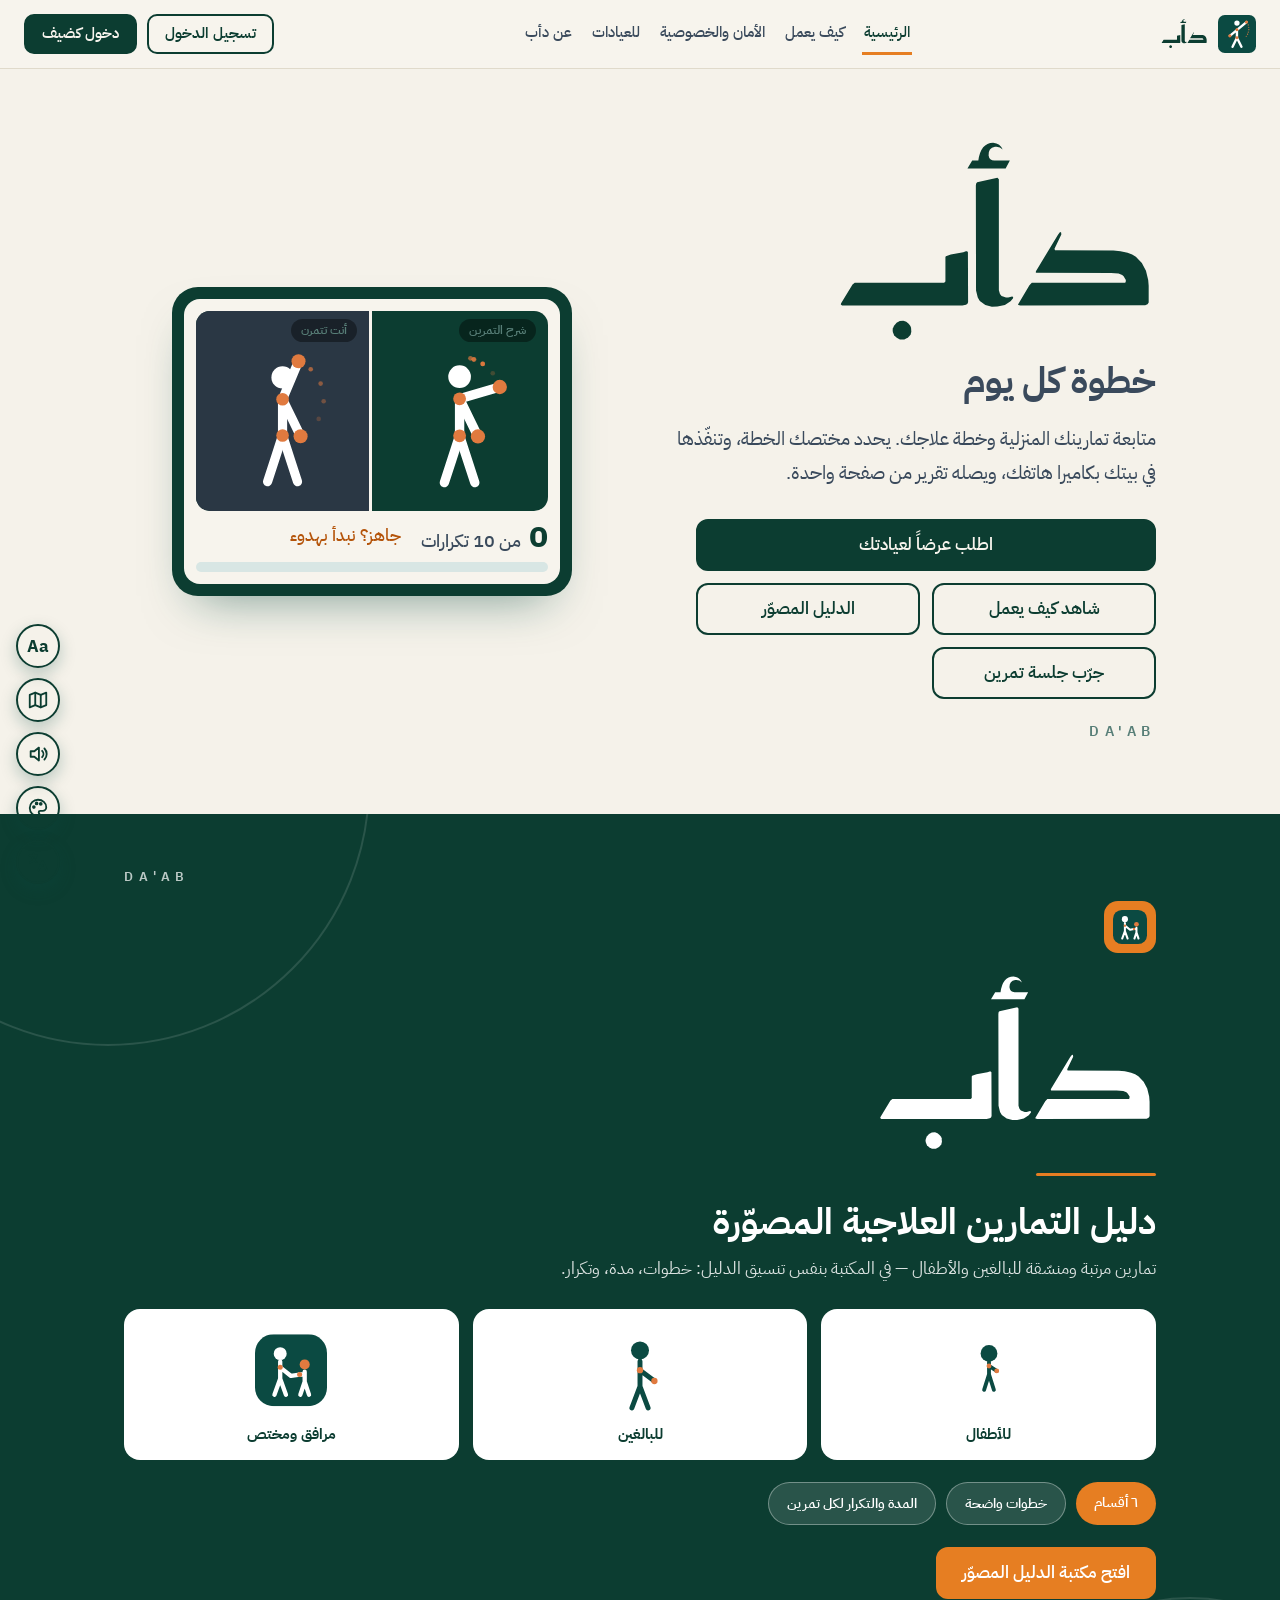
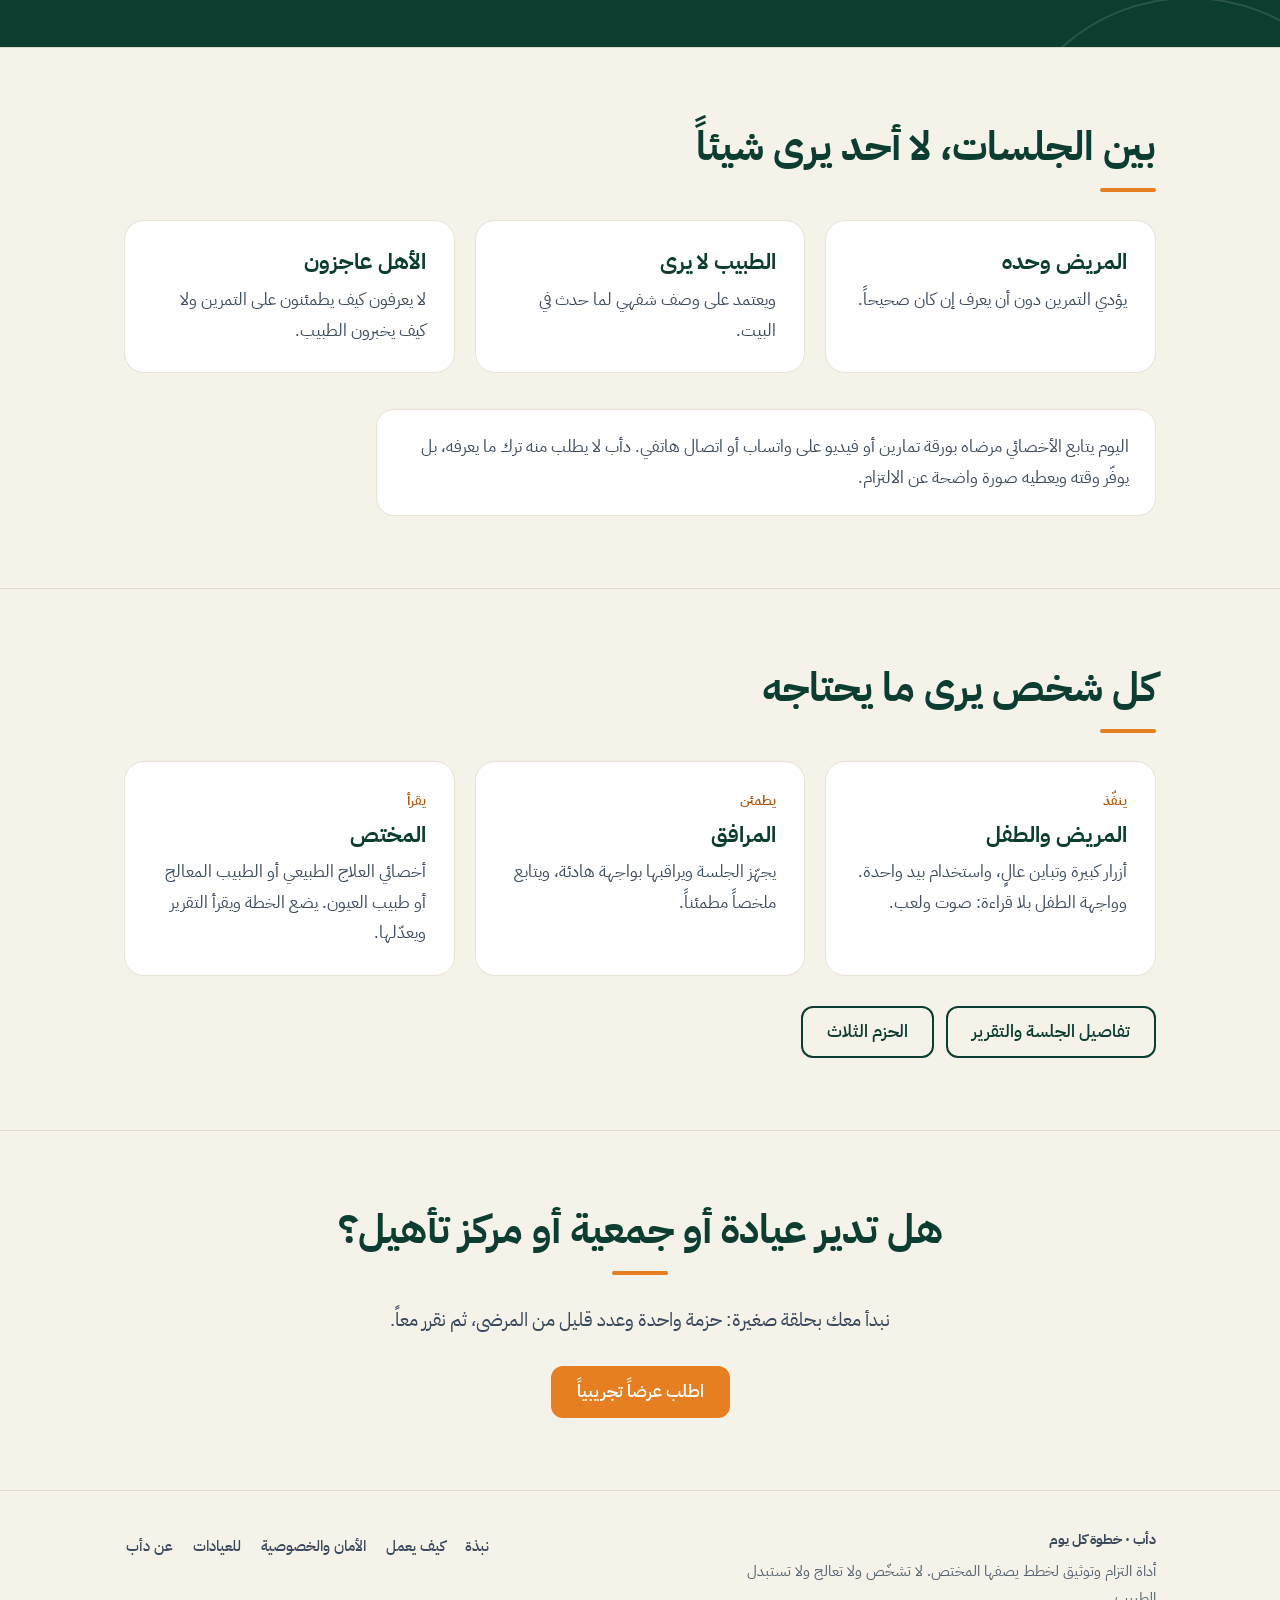
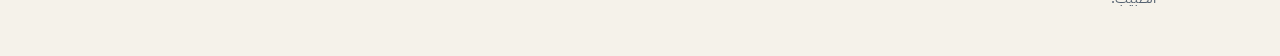
==== index.html @ 446f4ed9 "Use child eye exercise guide video in session explanation pane. Shows eye-exercises-child.mp4 for ch" ====
<!DOCTYPE html>
<html lang="ar" dir="rtl">
<head>
<meta charset="utf-8">
<meta name="viewport" content="width=device-width, initial-scale=1, viewport-fit=cover">
<title>دأب — خطوة كل يوم</title>
<link rel="icon" type="image/svg+xml" href="data:image/svg+xml,%3Csvg xmlns='http://www.w3.org/2000/svg' viewBox='0 0 150 150'%3E%3Crect width='150' height='150' rx='27' fill='%230B4A42'/%3E%3Cg fill='none' stroke='%23fff' stroke-width='9.5' stroke-linecap='round'%3E%3Cpath d='M46.8 82.3L112.5 28M74.8 58V90M74.8 90L57.5 125.5M74.8 90L92.5 125.5'/%3E%3C/g%3E%3Ccircle cx='74.8' cy='31.8' r='10.5' fill='%23fff'/%3E%3Cg fill='%23E07A3F'%3E%3Ccircle cx='112.5' cy='28' r='7'/%3E%3Ccircle cx='74.8' cy='58' r='6.5'/%3E%3Ccircle cx='74.8' cy='90' r='6.5'/%3E%3Ccircle cx='46.8' cy='82.3' r='7'/%3E%3C/g%3E%3C/svg%3E">
<link rel="preconnect" href="https://fonts.googleapis.com">
<link rel="preconnect" href="https://fonts.gstatic.com" crossorigin>
<link href="https://fonts.googleapis.com/css2?family=IBM+Plex+Sans+Arabic:wght@400;500;600;700&display=swap" rel="stylesheet">
<style>
:root{--fz:1;--fb:"IBM Plex Sans Arabic","Segoe UI",Tahoma,system-ui,sans-serif;--fh:"IBM Plex Sans Arabic","Segoe UI",Tahoma,system-ui,sans-serif;--green:#0C3D31;--green2:#587F78;--mist:#D8E6E4;--illus:#D0E2E2;--orange:#E67E22;--ink-o:#B45309;--bg:#F7F4ED;--card:#fff;--ink:#3A4A5C;--line:#E0DACB;--cream:#F7F4ED;color-scheme:light;box-sizing:border-box;padding-top:env(safe-area-inset-top,0px);padding-bottom:env(safe-area-inset-bottom,0px)}
html{scroll-padding-top:env(safe-area-inset-top,0px);background:var(--bg)}
*{box-sizing:border-box}
button,input,select,textarea{font-family:inherit}
body{margin:0;background:#F5F2EA;color:var(--ink);font:400 calc(17px*var(--fz))/1.8 var(--fb)}
body::before{content:"";position:fixed;inset:0 0 auto;height:env(safe-area-inset-top,0px);background:#F5F2EA;z-index:30}
h1,h2,h3,h4{font-family:var(--fh);font-weight:700;color:var(--green);margin:0;line-height:1.35;letter-spacing:0}
h1{font-size:calc(clamp(32px,5vw,46px)*var(--fz))}
h2{font-size:calc(clamp(28px,4vw,40px)*var(--fz))}h3{font-size:calc(22px*var(--fz))}p{margin:0}a{color:inherit}
:focus-visible{outline:3px solid var(--orange);outline-offset:3px;border-radius:6px}
.wrap{max-width:1080px;margin:0 auto;padding:0 24px}
section{padding:72px 0;border-top:1px solid var(--line)}
.page{display:none}.page.on{display:block}
.page>section:first-child{border-top:0}
section[id]{scroll-margin-top:84px}
header .wrap{max-width:1280px}
.guide-home{padding:0;border-top:0}
html[data-mode=child] .guide-home{display:none}
.guide-home-t{font-size:calc(clamp(26px,4vw,36px)*var(--fz));color:#fff;margin:0 0 8px}
.guide-cover{position:relative;background:var(--green);color:#fff;padding:56px 0 48px;overflow:hidden}
.guide-cover::before,.guide-cover::after{content:"";position:absolute;border:2px solid rgba(255,255,255,.12);border-radius:50%;pointer-events:none}
.guide-cover::before{width:min(520px,90vw);height:min(520px,90vw);left:-12%;top:-35%}
.guide-cover::after{width:min(380px,70vw);height:min(380px,70vw);right:-8%;bottom:-40%}
.guide-cover .wrap{position:relative;z-index:1}
.guide-latin{font:600 13px/1 var(--fb);letter-spacing:.45em;color:rgba(255,255,255,.72);margin:0 0 18px;direction:ltr;text-align:start}
.guide-cover .brand-row{display:flex;align-items:center;justify-content:space-between;gap:16px;margin-bottom:22px}
.guide-icon{display:grid;place-items:center;width:52px;height:52px;border-radius:14px;background:var(--orange);flex:none}
.guide-icon svg{width:34px;height:34px}
.guide-cover h1.word{margin:0}
.guide-cover .word svg{display:block;width:min(280px,72vw);height:auto;filter:brightness(0) invert(1)}
.guide-cover .tag{color:#fff;margin:10px 0 6px;font-size:calc(22px*var(--fz))}
.guide-cover .lead{color:rgba(255,255,255,.9);max-width:42ch;margin:0 0 20px}
.guide-rule{height:3px;width:120px;background:var(--orange);border-radius:2px;margin:18px 0 22px}
.guide-cover h2{font-size:calc(clamp(26px,4vw,36px)*var(--fz));color:#fff;margin:0 0 8px}
.guide-cover .sub{color:rgba(255,255,255,.85);font-size:calc(17px*var(--fz));margin:0 0 24px}
.guide-cats{display:grid;grid-template-columns:repeat(3,minmax(0,1fr));gap:14px;margin:8px 0 22px}
.gcat{background:#fff;border-radius:16px;padding:14px 10px 12px;text-align:center;color:var(--green);min-height:150px;display:flex;flex-direction:column;align-items:center;justify-content:flex-end;gap:8px}
.gcat svg{width:72px;height:auto;flex:1;display:block;margin-top:4px}
.gcat--child svg{width:56px}
.gcat b{font-size:calc(15px*var(--fz));color:var(--green)}
.guide-pills{display:flex;flex-wrap:wrap;gap:10px}
.gpill{display:inline-block;padding:8px 18px;border-radius:999px;font-weight:600;font-size:calc(14px*var(--fz))}
.gpill.o{background:var(--orange);color:#fff}
.gpill.g{background:rgba(255,255,255,.12);border:1px solid rgba(255,255,255,.35);color:#fff}
@media(max-width:860px){.guide-cats{grid-template-columns:1fr}}
.guide-bar{background:#fff;border-radius:20px;padding:0;margin:0 0 28px;overflow:hidden;box-shadow:0 1px 0 var(--line)}
.guide-bar-hd{display:flex;align-items:center;gap:14px;background:var(--green);color:#fff;padding:16px 22px}
.guide-sec-n{display:grid;place-items:center;min-width:40px;height:40px;border-radius:50%;background:rgba(255,255,255,.15);font:700 calc(18px*var(--fz)) var(--fh)}
.guide-bar-hd h2{font-size:calc(22px*var(--fz));color:#fff;margin:0}
.guide-bar-hd p{margin:4px 0 0;font-size:calc(15px*var(--fz));opacity:.9}
.guide-note{margin:0;padding:14px 22px 16px;border-inline-start:4px solid var(--orange);background:var(--bg);font-weight:600;color:var(--green);font-size:calc(15px*var(--fz))}
.guide-foot{margin-top:28px;padding:14px 18px;border-radius:14px;background:var(--mist);font-size:calc(14px*var(--fz));color:var(--green);text-align:center}
.lib.guide-lib{gap:24px}
@media(min-width:861px) and (max-width:1180px){.lib.guide-lib{grid-template-columns:1fr}}
.ex.ex-guide{padding:0;overflow:hidden;display:flex;flex-direction:column;background:var(--card);--ex-pad:20px}
.ex-guide .top{padding:16px var(--ex-pad) 0;margin:0}
.ex-guide .ex-tags{display:flex;flex-wrap:wrap;gap:8px;align-items:center}
.ex-guide .top .imp{margin:12px 0 0;padding-top:12px;border-top:1px solid var(--line);width:100%;font-size:calc(13px*var(--fz));flex-wrap:wrap;gap:8px}
.ex-guide .ex-illus-wrap{position:relative;margin:14px var(--ex-pad) 0;background:var(--illus);border-radius:16px;min-height:168px;display:grid;place-items:center;padding:14px}
.ex-guide .ex-num{position:absolute;top:12px;inset-inline-end:12px;width:34px;height:34px;border-radius:50%;background:var(--orange);color:#fff;font:700 calc(16px*var(--fz)) var(--fh);display:grid;place-items:center;z-index:2}
.ex-guide .mus-illus{margin:0;background:transparent;padding:0;width:100%;justify-content:center;display:flex}
.ex-guide .mus-illus svg{width:min(130px,70%);height:auto}
.ex.ex-guide h4{margin:18px var(--ex-pad) 12px;padding:0;padding-inline:6px;font-size:calc(21px*var(--fz));line-height:1.5;color:var(--green);overflow-wrap:anywhere;max-width:100%;box-sizing:border-box}
.ex-guide .ex-steps{margin:0 var(--ex-pad) 14px;padding:0;list-style:none;counter-reset:gs}
.ex-guide .ex-steps li{counter-increment:gs;font-size:calc(14px*var(--fz));padding:6px 0;color:var(--ink);display:flex;gap:10px;align-items:flex-start;line-height:1.55}
.ex-guide .ex-steps li::before{content:counter(gs);flex:none;width:22px;height:22px;border-radius:50%;background:var(--mist);color:var(--green);font-weight:700;font-size:calc(12px*var(--fz));display:grid;place-items:center;margin-top:3px}
.ex-pills{display:grid;grid-template-columns:minmax(0,1fr) minmax(0,1fr);gap:0;margin-top:8px;border-top:1px solid var(--line)}
.ex-pills .pill{padding:14px 16px;font-size:calc(13px*var(--fz));line-height:1.55;min-width:0;overflow-wrap:anywhere}
.ex-pills .pill b{display:block;font-size:calc(12px*var(--fz));margin-bottom:4px;opacity:.85}
.ex-pills .pill.dur{background:rgba(230,126,34,.14);color:var(--ink-o)}
.ex-pills .pill.rep{background:var(--green);color:#fff}
.ex-guide .ex-desc{margin:0 var(--ex-pad) 14px;font-size:calc(15px*var(--fz));line-height:1.7;color:var(--ink)}
.ex-guide .ex-detail{margin:0 var(--ex-pad) 14px;padding:14px 16px;font-size:calc(14px*var(--fz));line-height:1.6;border-radius:14px;background:var(--bg)}
.ex-guide .ex-detail ul{margin:8px 0 0;padding-inline-start:20px}
.ex-guide .ex-detail li{padding:3px 0}
.ex-guide .ex-track{margin:0 var(--ex-pad) 14px;line-height:1.6}
.ex-guide .mus:not(.mus-illus){margin:14px var(--ex-pad);padding:14px 16px;border-radius:14px;background:var(--bg);align-items:flex-start;gap:14px}
.ex-guide .mus:not(.mus-illus)>div{flex:1;min-width:0}
.ex-guide .mus:not(.mus-illus) ul li{align-items:flex-start;line-height:1.5;padding:4px 0}
.ex-guide .lbtns{padding:4px var(--ex-pad) 18px;gap:10px}
.tools{display:flex;align-items:center;gap:6px}
.tools .btn{padding:6px 12px;font-size:calc(14px*var(--fz));display:inline-flex;align-items:center;gap:6px}
.tools{position:fixed;left:16px;bottom:calc(16px + env(safe-area-inset-bottom,0px));flex-direction:column;gap:10px;z-index:35}
.tools{align-items:flex-start}
.tools .btn{width:auto;height:44px;padding:0 18px;justify-content:center;gap:8px;border-radius:999px;background:#fff;font-weight:600;box-shadow:0 6px 16px rgba(11,74,66,.25)}
.tools .btn svg{width:22px;height:22px}
.tools #tSound,.tools #tTour{width:44px;padding:0;border-radius:50%}
#tSound[aria-pressed=false]{opacity:.75}
.hsplit{display:grid;grid-template-columns:1fr 1fr;grid-template-rows:1fr;height:clamp(140px,19vw,200px);border-radius:14px;overflow:hidden;background:var(--green);grid-column:1/-1}
.hsplit .pane+.pane{border-top:0;border-inline-start:3px solid var(--cream)}
.hero .phone{max-width:400px;width:100%;border-radius:26px;padding:12px;box-shadow:0 24px 50px -24px rgba(11,74,66,.55)}
.hero .screen{display:grid;grid-template-columns:auto 1fr;gap:8px 20px;align-items:center;text-align:start;border-radius:16px;padding:12px}
.hero .screen .count{font-size:calc(32px*var(--fz))}
.hero .screen .msg{margin:0}
.hero .screen .prog{grid-column:1/-1}
.hsplit svg.hr{height:78%;width:auto;max-width:70%;margin-top:20px}
.hsplit .pane .lbl{font-size:calc(12px*var(--fz));padding:1px 10px;top:8px}
#tSound .x{display:none}#tSound[aria-pressed=false] .x{display:inline}#tSound[aria-pressed=false] .w{display:none}
#tour{position:fixed;inset:0;z-index:100}#tour[hidden]{display:none}
#tShade{position:absolute;inset:0}#tour.dim #tShade{background:rgba(11,74,66,.8)}
#tSpot{position:absolute;border-radius:14px;border:3px solid var(--orange);box-shadow:0 0 0 9999px rgba(11,74,66,.8);pointer-events:none;transition:left .25s,top .25s,width .25s,height .25s}
#tCard{position:absolute;width:min(380px,calc(100vw - 24px));background:#fff;color:var(--ink);border-radius:20px;padding:20px 22px;box-shadow:0 14px 44px rgba(0,0,0,.4);line-height:1.7}
#tCard h3{font-size:calc(22px*var(--fz));margin:2px 0 6px}#tCard p{font-size:calc(16px*var(--fz))}
.tcount{font-size:calc(13px*var(--fz));font-weight:600;color:var(--ink-o)}
.tbtns{display:flex;justify-content:space-between;align-items:center;gap:10px;margin-top:16px;flex-wrap:wrap}
.tbtns .btn{padding:8px 20px}
html[data-mode=child] #tCard h3{font-size:calc(26px*var(--fz))}html[data-mode=child] #tCard p{font-size:calc(19px*var(--fz))}
@media(prefers-reduced-motion:reduce){#tSpot{transition:none}}
.lead{font-size:calc(19px*var(--fz));max-width:62ch}
.rule{width:56px;height:4px;background:var(--orange);border-radius:2px;margin:14px 0 28px}
.small{font-size:calc(15px*var(--fz));opacity:.85}
header{position:sticky;top:env(safe-area-inset-top,0px);z-index:20;background:var(--bg);border-bottom:1px solid var(--line)}
.bar{display:flex;align-items:center;justify-content:space-between;min-height:68px;gap:12px;flex-wrap:wrap}
.brand{display:flex;align-items:center;gap:10px;text-decoration:none;font:700 calc(34px*var(--fz)) var(--fh);color:var(--green)}
.brand svg{width:38px;height:38px}.brand svg.wm{width:auto;height:30px;aspect-ratio:670/430}
nav{display:flex;gap:16px;font-size:calc(15px*var(--fz));font-weight:500}
nav a{text-decoration:none;padding:6px 2px;white-space:nowrap;border-bottom:3px solid transparent}
nav a[aria-current]{border-color:var(--orange);color:var(--green)}
.btn{display:inline-block;background:var(--green);color:var(--cream);padding:12px 26px;border-radius:12px;font-weight:600;text-decoration:none;border:2px solid var(--green)}
.btn.ghost{background:transparent;color:var(--green)}
.btn.help{background:var(--orange);border-color:var(--orange);color:#fff;font-size:calc(19px*var(--fz));padding:16px 32px;border-radius:14px}
@media(max-width:900px){nav{order:3;width:100%;overflow-x:auto;padding-bottom:8px}.bar>.btn{display:none}}
.cta{display:flex;gap:14px;flex-wrap:wrap;margin-top:30px}
/* hero */
.hero .wrap{display:grid;grid-template-columns:.8fr 1.2fr;gap:40px;align-items:center}
.word{font:700 clamp(96px,17vw,176px)/1 var(--fh);color:var(--green);margin:0}.word svg{display:block;width:clamp(200px,32vw,320px);height:auto}
.tag{font:700 calc(clamp(26px,4vw,36px)*var(--fz)) var(--fh);color:var(--ink);margin:8px 0 14px}
.latin{font:600 calc(14px*var(--fz)) var(--fb);letter-spacing:.4em;color:var(--green2);margin-top:22px;direction:ltr;text-align:right}
.phone{background:var(--green);border-radius:40px;padding:14px;max-width:310px;margin:0 auto}
.screen{background:var(--bg);border-radius:28px;padding:22px 20px 24px;text-align:center}
.fig{width:150px;height:170px;margin:4px auto 0;background:var(--green);border-radius:24px;display:block}
.count{font:700 calc(54px*var(--fz)) var(--fh);color:var(--green);line-height:1.1}
.count small{font:500 calc(18px*var(--fz)) var(--fb);color:var(--ink)}
.msg{margin:10px 0 14px;min-height:30px;font-weight:500;color:var(--ink-o)}
.prog{height:10px;background:var(--mist);border-radius:6px;overflow:hidden}
.prog i{display:block;height:100%;width:0;background:var(--green);transition:width .6s}
.screen .btn.help{width:100%;font-size:calc(16px*var(--fz));padding:12px;margin-top:16px;border-radius:12px}
@media(max-width:860px){.hero .wrap{grid-template-columns:1fr}}
/* grids */
.g3{display:grid;grid-template-columns:repeat(3,1fr);gap:20px;list-style:none;padding:0;margin:0}
.g2{display:grid;grid-template-columns:1fr 1fr;gap:20px}
@media(max-width:860px){.g3,.g2{grid-template-columns:1fr}}
.card{background:var(--card);border-radius:20px;padding:26px 28px}
.card h3{margin-bottom:8px}
.steps{counter-reset:s}.steps li{background:var(--card);border-radius:20px;padding:28px;counter-increment:s}
.steps li::before{content:counter(s);display:grid;place-items:center;width:42px;height:42px;border-radius:50%;background:var(--green);color:var(--cream);font:700 calc(22px*var(--fz)) var(--fh);margin-bottom:14px}
.steps small,.kick{display:block;color:var(--ink-o);font-weight:600;margin-bottom:6px}
.quote{margin-top:36px;padding:22px 26px;background:var(--card);border-radius:18px;border-inline-start:6px solid var(--orange);max-width:780px}
.ic{width:52px;height:52px;border-radius:14px;background:var(--mist);display:grid;place-items:center;margin-bottom:10px}
.ic svg{width:30px;height:30px}
.dark{background:var(--green);color:var(--cream)}.dark h3{color:var(--cream)}
.dark .ic{background:var(--orange)}
.list{list-style:none;padding:0;margin:12px 0 0}
.list li{padding:8px 0;border-bottom:1px solid var(--line)}.list li:last-child{border:0}
.net{background:transparent;border:2px dashed var(--green2)}
.no{border:2px solid var(--orange)}
/* child */
.child{background:var(--green);color:var(--cream);border-top:0}
.child h2,.child h3{color:var(--cream)}
.stages{display:grid;grid-template-columns:repeat(3,1fr);gap:20px;list-style:none;padding:0;margin:36px 0 0}
.stages li{border-top:5px solid var(--orange);padding-top:16px}
.stages li:nth-child(2){border-color:#F2A273}.stages li:nth-child(3){border-color:var(--mist)}
.stages b{display:block;font:700 calc(22px*var(--fz)) var(--fh);margin-bottom:6px}
.guards{display:grid;grid-template-columns:1fr 1fr;gap:16px 40px;margin-top:44px}
.guards p{padding-inline-start:18px;border-inline-start:3px solid var(--orange)}
@media(max-width:760px){.stages,.guards{grid-template-columns:1fr}}
.rule2{padding:20px 26px;background:var(--card);border-radius:16px;font:700 calc(24px*var(--fz))/1.6 var(--fh);color:var(--green);margin-bottom:28px;max-width:720px}
table{width:100%;border-collapse:collapse;background:var(--card);border-radius:16px;overflow:hidden}
th,td{padding:14px 18px;text-align:start;border-bottom:1px solid var(--line);vertical-align:top}
th{background:var(--mist);color:var(--green);font-weight:600}
tr:last-child td{border:0}
.scroll{overflow-x:auto}
details{background:var(--card);border-radius:14px;padding:16px 22px;margin-bottom:10px}
summary{cursor:pointer;font-weight:600;color:var(--green)}
details p{margin-top:8px}
.center{text-align:center}.center .rule{margin-inline:auto}.center .cta{justify-content:center}
footer{padding:36px 0 44px;border-top:1px solid var(--line);font-size:calc(14px*var(--fz))}
footer .wrap{display:flex;justify-content:space-between;gap:16px;flex-wrap:wrap}
footer nav{gap:16px;flex-wrap:wrap}
button.btn,button.opt,button.kbtn{font:inherit;cursor:pointer}
.opts{display:grid;grid-template-columns:repeat(auto-fit,minmax(240px,1fr));gap:20px;margin-top:30px}
.opt{display:flex;flex-direction:column;align-items:flex-start;gap:8px;text-align:start;border:2px solid var(--line);background:var(--card);border-radius:24px;padding:30px 26px;color:inherit;transition:transform .15s,border-color .15s}
.opt:hover{transform:translateY(-4px);border-color:var(--green)}
.opt h3{font-size:calc(28px*var(--fz))}.opt .ic{width:64px;height:64px;margin:0 0 6px}
.opt.kidopt{background:var(--orange);border-color:var(--orange);color:#fff}
.opt.kidopt h3{color:#fff}.opt.kidopt .ic{background:#fff}
@media(max-width:860px){.opts{grid-template-columns:1fr}}
.st{width:44px;height:44px;fill:#D9D2C0}.st.on{fill:#F2B84B}
nav.kid{display:none}
html[data-mode=child] nav.kid{display:flex;gap:10px}
html[data-mode=child] nav.formal,html[data-mode=child] footer nav,html[data-mode=child] footer p{display:none}
nav.kid a{font:700 calc(20px*var(--fz)) var(--fh);padding:10px 22px;border:0;border-radius:999px;background:var(--mist);color:var(--green)}
nav.kid a[aria-current]{background:var(--green);color:#fff}
html[data-mode=child] body{font-size:calc(20px*var(--fz))}
html[data-mode=child] .k section{border:0;padding:44px 0 100px}
.k h1{font-size:calc(clamp(38px,7vw,60px)*var(--fz));margin:10px 0}
.mascot{width:min(240px,60vw);aspect-ratio:10/11;height:auto;background:var(--green);border-radius:64px;display:block;margin:0 auto 18px}
.pop{animation:pop .5s}
@keyframes pop{30%{transform:scale(1.12) rotate(-4deg)}60%{transform:scale(.97) rotate(3deg)}}
.kbtn{display:inline-flex;align-items:center;justify-content:center;gap:14px;font:700 calc(32px*var(--fz)) var(--fh);min-height:84px;padding:20px 44px;border-radius:32px;border:0;text-decoration:none;color:#fff;background:var(--orange);box-shadow:0 8px 0 #A94E1B;transition:transform .1s,box-shadow .1s}
.kbtn:active{transform:translateY(6px);box-shadow:0 2px 0 #A94E1B}
.kbtn.g{background:var(--green);box-shadow:0 8px 0 #052E29}.kbtn.g:active{box-shadow:0 2px 0 #052E29}
.kbtn[hidden]{display:none}
.kcards{display:grid;grid-template-columns:1fr 1fr;gap:22px;max-width:760px;margin:0 auto}.kcards .kbtn{width:100%}
@media(max-width:700px){.kcards{grid-template-columns:1fr}}
.kcount{font:700 calc(72px*var(--fz)) var(--fh);color:var(--green);line-height:1.2}
.dots{display:flex;gap:6px;justify-content:center;flex-wrap:wrap;margin:6px 0}.dots .st{width:34px;height:34px}
.bignum{display:flex;align-items:center;justify-content:center;gap:14px;font:700 calc(80px*var(--fz)) var(--fh);color:var(--green)}.bignum .st{width:80px;height:80px}
.badges{display:grid;grid-template-columns:repeat(3,1fr);gap:20px;max-width:760px;margin:30px auto 0}
.badge{background:var(--card);border-radius:30px;padding:24px 12px;opacity:.45;font:700 calc(20px*var(--fz)) var(--fh);color:var(--green)}
.badge.on{opacity:1;box-shadow:0 6px 0 #F2B84B}
.badge .st{display:block;margin:0 auto 8px;width:56px;height:56px}.badge.on .st{fill:#F2B84B}
@media(max-width:560px){.badges{grid-template-columns:1fr 1fr}}
.ov{position:fixed;inset:0;z-index:60;display:grid;place-items:center;padding:24px;background:rgba(11,74,66,.94);text-align:center;color:#F5F2EA}
.safe-al{position:fixed;inset:0;z-index:130;display:grid;place-items:center;padding:24px;background:rgba(224,122,63,.94);text-align:center;color:#fff;animation:safePulse 1.4s ease-in-out infinite}
.safe-al[hidden]{display:none!important;animation:none}
.safe-al h2{color:#fff}
@keyframes safePulse{50%{opacity:.88}}
#safeBan{border-color:var(--orange)}
.ov[hidden]{display:none}
.ov h2{color:#F5F2EA;font-size:calc(clamp(34px,6vw,52px)*var(--fz));margin-bottom:12px}
.ov input{font:700 calc(28px*var(--fz)) var(--fb);text-align:center;letter-spacing:.4em;width:9em;padding:12px;border-radius:14px;border:0;margin:14px 0;direction:ltr}
.chips{display:flex;gap:10px;flex-wrap:wrap;margin-bottom:22px}
.chip{font:500 calc(15px*var(--fz)) var(--fb);padding:8px 18px;border-radius:999px;border:2px solid var(--green);background:transparent;color:var(--green);cursor:pointer}
.chip[aria-pressed=true]{background:var(--green);color:var(--cream)}
.lib{display:grid;grid-template-columns:1fr 1fr;gap:20px}
@media(max-width:860px){.lib{grid-template-columns:1fr}}
.ex{background:var(--card);border-radius:20px;padding:26px 28px;display:flex;flex-direction:column;gap:10px}
.ex .top{display:flex;justify-content:space-between;gap:10px;align-items:flex-start;flex-wrap:wrap}
.cat{display:inline-block;font-size:calc(14px*var(--fz));padding:2px 12px;border-radius:999px;background:var(--mist);color:var(--green);font-weight:600}
.imp{display:inline-flex;align-items:center;gap:8px;font-size:calc(14px*var(--fz));font-weight:600;color:var(--ink-o)}
.imp i{width:10px;height:10px;border-radius:50%;background:var(--line)}.imp i.on{background:var(--orange)}
.ex:not(.ex-guide) h4{margin:4px 0 0;font:700 calc(24px*var(--fz)) var(--fh);color:var(--green)}
.ex ul{margin:4px 0 0;padding-inline-start:20px}
.ex .btn{margin-top:auto;align-self:flex-start;padding:10px 22px}
.ex .btn.added{background:transparent;color:var(--green)}
.mine{display:flex;justify-content:space-between;align-items:center;gap:12px;background:var(--card);border-radius:14px;padding:14px 20px;margin-bottom:10px;flex-wrap:wrap}
.mine small{color:var(--ink-o);font-weight:600;margin-inline-start:8px}
.acct{display:flex;align-items:center;gap:10px;font-size:calc(14px*var(--fz));font-weight:600;color:var(--green)}
.acct .btn{padding:6px 16px;font-size:calc(14px*var(--fz))}
html[data-mode=child] #acctName,html[data-mode=child] #gLogin{display:none!important}
.acct .btn{white-space:nowrap}
#acctName{color:inherit;text-decoration:none}
.kidbox{background:var(--mist);border-radius:14px;padding:14px 16px}.kidbox b{color:var(--green)}
.chk{display:flex;align-items:center;gap:10px;margin:10px 0;font-size:calc(15px*var(--fz));font-weight:500;color:var(--ink);cursor:pointer}.chk input{width:auto;margin:0}
#acctName.gst:hover{background:#F6D8C4}#acctName.gst{cursor:pointer;transition:background-color .2s;background:#FBE9DD;color:var(--ink-o);padding:5px 14px;border-radius:999px;font-size:calc(13px*var(--fz));font-weight:600;white-space:nowrap}
.fld{display:block;margin-bottom:14px;font-weight:600;color:var(--green)}
.fld[hidden]{display:none}
.fld input{display:block;width:100%;margin-top:6px;padding:12px 14px;font:inherit;border:2px solid var(--line);border-radius:12px;background:#fff;color:var(--ink)}
.fld input:focus{border-color:var(--green)}
fieldset.fld{border:0;padding:0;min-width:0}
fieldset.fld legend{padding:0;margin-bottom:8px}
.rl label{display:inline-flex;align-items:center;gap:8px;margin:0 0 8px;margin-inline-end:8px;padding:10px 16px;border:2px solid var(--line);border-radius:999px;cursor:pointer;font-weight:500;color:var(--ink);background:#fff}
.rl input{display:inline-block;width:auto;margin:0;padding:0}
.sess{display:grid;grid-template-columns:1fr 1fr;height:min(68vh,540px);min-height:400px;border-radius:24px;overflow:hidden;background:var(--green)}
.pane{position:relative;display:flex;align-items:center;justify-content:center;overflow:hidden;color:var(--cream)}
.pane+.pane{border-inline-start:3px solid var(--cream);background:#2A3744}
.pane .lbl{position:absolute;top:10px;inset-inline-start:12px;z-index:2;background:rgba(0,0,0,.4);padding:2px 12px;border-radius:999px;font-size:calc(14px*var(--fz))}
.pane .pose-canvas{position:absolute;inset:0;width:100%;height:100%;pointer-events:none;object-fit:cover;transform:scaleX(-1);z-index:2}
.pane video{position:absolute;inset:0;width:100%;height:100%;object-fit:cover;transform:scaleX(-1)}
.pane svg.rig{width:min(230px,62%);max-height:62%;position:relative;margin-bottom:56px}
.pane video.eye-guide-vid{position:relative;inset:auto;width:min(100%,320px);max-height:min(62%,320px);height:auto;object-fit:contain;transform:none;margin-bottom:56px;z-index:1;background:#0B4A42}
ol.stp{list-style:none;margin:0;padding:8px 14px;position:absolute;bottom:0;inset-inline:0;background:rgba(5,46,41,.9);font-size:calc(14px*var(--fz));line-height:1.6;z-index:2}
.stp li{opacity:.6;padding:1px 0}.stp li.on{opacity:1;font-weight:600;color:#F2A273}
.wsw{display:flex;gap:8px;flex-wrap:wrap;align-items:center}.wsw[hidden]{display:none}.wsw b{margin-inline-end:4px}.wsw .chip{font-size:calc(15px*var(--fz))}
.eyepick{display:flex;gap:12px;flex-wrap:wrap;margin:12px 0 6px}.eyepick .chip{font-size:calc(17px*var(--fz));padding:10px 22px}
.eyedemo{display:flex;gap:8px;flex-wrap:wrap;align-items:center;margin:10px 0 0;padding:10px 14px;border:2px dashed var(--green2);border-radius:14px}.eyedemo[hidden]{display:none}.eyedemo .small{margin-inline-end:6px;font-weight:600}.eyedemo .chip{font-size:calc(14px*var(--fz));padding:4px 14px}
.eyeal{position:absolute;inset-inline:10px;top:44px;z-index:4;background:rgba(190,70,30,.97);color:#fff;border-radius:14px;padding:10px 14px;font-weight:600;font-size:calc(15px*var(--fz));line-height:1.6;text-align:center}.eyeal[hidden]{display:none}
.eyechk{position:absolute;inset-inline:8px;bottom:16px;display:flex;gap:8px;justify-content:center;flex-wrap:wrap;z-index:3}
.eyechk[hidden]{display:none}
.eyechk span{font-size:calc(13px*var(--fz));font-weight:600;padding:3px 12px;border-radius:999px;color:#fff;background:rgba(255,255,255,.22)}
.eyechk .ok{background:rgba(24,120,90,.92)}.eyechk .ok::before{content:"✓ "}
.eyechk .bad{background:rgba(190,70,30,.96)}.eyechk .bad::before{content:"✗ "}
.meter{position:absolute;bottom:0;inset-inline:0;height:8px;background:rgba(255,255,255,.2);z-index:3}.meter i{display:block;height:100%;width:0;background:var(--orange)}
.shead{display:flex;justify-content:space-between;align-items:center;gap:12px;margin-bottom:10px;flex-wrap:wrap;font-size:calc(19px*var(--fz))}
.shead .cn{font:700 calc(34px*var(--fz)) var(--fh);color:var(--green)}
.fb{font:700 calc(clamp(22px,3vw,30px)*var(--fz)) var(--fh);text-align:center;margin:16px 0 6px;min-height:46px}.fb.ok{color:var(--green)}.fb.warn{color:var(--ink-o)}
#sRun .cta{justify-content:center}
html[data-mode=child] #sHelp{font:700 calc(28px*var(--fz)) var(--fh);padding:18px 40px;border-radius:28px}
html[data-mode=child] .shead{font-size:calc(24px*var(--fz))}
@media(max-width:760px){.sess{grid-template-columns:1fr;grid-template-rows:1fr 1fr;height:min(86svh,660px)}.pane+.pane{border-inline-start:0;border-top:3px solid var(--cream)}}
@media(prefers-reduced-motion:reduce){.prog i{transition:none}.pop{animation:none}}
.btn[hidden]{display:none}
.fld select{display:block;width:100%;margin-top:6px;padding:12px 14px;font:inherit;border:2px solid var(--line);border-radius:12px;background:#fff;color:var(--ink)}
.fld select:focus{border-color:var(--green)}
.pst{margin:16px 0 0;padding:14px 18px;border-radius:14px;background:var(--mist);color:var(--green);font-weight:600}
.pst.stop{background:#FBE9DD;color:var(--ink-o)}
#sLimit{margin:24px 0;padding:22px 26px;background:var(--card);border-radius:20px;border-inline-start:6px solid var(--orange)}
#sLimit[hidden]{display:none}#sLimit .cta{margin-top:16px}
.rest-time{font:700 calc(clamp(30px,5vw,44px)*var(--fz)) var(--fh);color:var(--green);margin:6px 0 22px;min-height:1.3em}
.dayc{background:var(--card);border-radius:20px;padding:20px 22px;margin-bottom:12px}.dayc.off{background:transparent;border:2px dashed var(--line)}
.dh{display:flex;justify-content:space-between;align-items:center;gap:10px;margin-bottom:10px}.dh h3{margin:0}.dh small{font:500 calc(14px*var(--fz)) var(--fb);color:var(--ink-o)}
.sg{display:grid;grid-template-columns:repeat(auto-fit,minmax(150px,1fr));gap:12px}
.exl{list-style:none;margin:8px 0 12px;padding:0}.exl li,.pr{display:flex;justify-content:space-between;align-items:center;gap:10px;padding:8px 0;border-bottom:1px solid var(--line)}.exl li:last-child{border:0}
.exl .btn,.pr .btn{padding:6px 16px}.pick{background:var(--mist);border-radius:14px;padding:6px 16px;margin-top:12px}.pr small{display:block;color:var(--ink-o)}.small.warn{color:var(--ink-o);font-weight:600}
.sct{min-width:680px}.sct td small{color:var(--ink-o)}.sct tr.today td{background:#FFF6EC}.sct .warn{color:var(--ink-o);font-weight:600}

/* ===== حالة المستخدم والاقتراحات ===== */
.cdl{display:flex;flex-direction:column;gap:2px;margin:10px 0}
.cdl .chk{margin:4px 0;padding:10px 14px;border:2px solid var(--line);border-radius:14px;background:#fff}
.cdl .chk:has(input:checked){border-color:var(--green);background:var(--mist)}
.cdl .chk input{width:20px;height:20px;accent-color:var(--green)}
.cdl .chk[hidden]{display:none}
.cdg{margin:14px 0 4px}.cdg>b{display:block;color:var(--green);font-size:calc(16px*var(--fz));margin-bottom:4px}
.cdn{display:flex;flex-wrap:wrap;gap:8px;margin:10px 0}
.cdn span{background:var(--mist);color:var(--green);font-weight:700;border-radius:999px;padding:6px 16px;font-size:calc(15px*var(--fz))}
.sugb{background:#FBE7DB;color:#A4511F;font-weight:700}.cat.downb{background:#E3EFFA;color:#1A5F8A;font-weight:700}.cat.rxb{background:#F3E8D8;color:#7A4A1A;font-weight:700}.cat.eyeb{background:#E5F5EC;color:#0B4A42;font-weight:700}
.mine.sug{border-inline-start:6px solid var(--orange)}
/* ===== تقييم الجلسة ===== */
.rate{display:flex;gap:8px;flex-wrap:wrap;margin:10px 0}
.rate button{font:inherit;cursor:pointer;display:flex;flex-direction:column;align-items:center;gap:2px;min-width:78px;padding:10px;border:2px solid var(--line);border-radius:16px;background:#fff;color:var(--ink);transition:transform .15s,border-color .15s,background-color .15s}
.rate button:hover{border-color:var(--green)}.rate button:active{transform:scale(.94)}
.rate .em{font-size:calc(32px*var(--fz));line-height:1.2}.rate small{font-size:calc(13px*var(--fz));font-weight:600}
.rate button[aria-pressed=true]{border-color:var(--green);background:var(--mist);color:var(--green);box-shadow:0 4px 0 #F2B84B}
html[data-mode=child] .rate button{min-width:96px;padding:14px 12px}
html[data-mode=child] .rate .em{font-size:calc(46px*var(--fz))}
html[data-mode=child] #fbBox .chip{font-size:calc(21px*var(--fz));padding:12px 24px}
.fbtab .small.sum{margin-bottom:12px;font-weight:600;color:var(--green)}
/* ===== حركة الأزرار ===== */
.btn,.kbtn,.chip,.opt{position:relative;overflow:hidden;-webkit-tap-highlight-color:transparent;transition:transform .18s cubic-bezier(.3,1.4,.5,1),box-shadow .2s,background-color .2s,color .2s,border-color .2s}
.btn:hover{transform:translateY(-2px);box-shadow:0 8px 18px -8px rgba(11,74,66,.55)}
.btn:active{transform:translateY(0) scale(.96);box-shadow:none;transition-duration:.08s}
.btn.ghost:hover{background:var(--mist)}
.btn.help:hover{box-shadow:0 10px 20px -8px rgba(224,122,63,.7)}
.btn::after{content:"";position:absolute;inset:0;background:linear-gradient(105deg,transparent 35%,rgba(255,255,255,.35) 50%,transparent 65%);transform:translateX(120%);pointer-events:none}
.btn:not(.ghost):hover::after{transform:translateX(-120%);transition:transform .7s}
.btn:focus-visible,.kbtn:focus-visible,.chip:focus-visible,.opt:focus-visible{outline:3px solid var(--orange);outline-offset:3px}
.chip:hover{background:var(--mist)}.chip[aria-pressed=true]:hover{background:var(--green)}
.chip:active{transform:scale(.93)}
.chip[aria-pressed=true]{animation:chipPop .35s}
@keyframes chipPop{40%{transform:scale(1.1)}}
.opt:active{transform:translateY(-1px) scale(.98)}
.opt:hover .ic{animation:wig .6s}
@keyframes wig{25%{transform:rotate(-8deg) scale(1.08)}60%{transform:rotate(6deg) scale(1.05)}}
.kbtn:hover{transform:translateY(-5px) scale(1.03)}
.kbtn::after{content:"";position:absolute;inset:0;background:linear-gradient(105deg,transparent 35%,rgba(255,255,255,.4) 50%,transparent 65%);transform:translateX(120%);pointer-events:none;animation:kshine 4s ease-in-out infinite}
.kbtn.g::after{animation-delay:1.2s}
@keyframes kshine{0%,60%{transform:translateX(120%)}100%{transform:translateX(-120%)}}
.tools .btn:hover{transform:scale(1.1);box-shadow:0 10px 22px rgba(11,74,66,.35)}
.tools .btn:active{transform:scale(.92)}
.tools .btn svg{transition:transform .3s}.tools .btn:hover svg{transform:rotate(-12deg) scale(1.1)}
#tTour{animation:ringPulse 5s ease-out 3s infinite}
#tTour:hover,#tTour:active{animation:none}
@keyframes ringPulse{0%{box-shadow:0 6px 16px rgba(11,74,66,.25),0 0 0 0 rgba(224,122,63,.55)}18%,100%{box-shadow:0 6px 16px rgba(11,74,66,.25),0 0 0 16px rgba(224,122,63,0)}}
#tSound[aria-pressed=true] .w{animation:wave 1.6s ease-in-out infinite}
@keyframes wave{50%{opacity:.35}}
.rip{position:absolute;border-radius:50%;pointer-events:none;background:currentColor;opacity:.28;transform:scale(0);animation:rip .6s ease-out forwards}
@keyframes rip{to{transform:scale(1);opacity:0}}
@media(prefers-reduced-motion:reduce){.btn,.kbtn,.chip,.opt,.tools .btn svg{transition:none!important}.btn::after,.kbtn::after,.rip{display:none}#tTour,.chip[aria-pressed=true],.opt:hover .ic,#tSound .w{animation:none!important}.btn:hover,.kbtn:hover,.tools .btn:hover{transform:none}}
#startCard .btn{display:inline-flex;align-items:center;justify-content:center;text-align:center}
#startCard .btn[hidden]{display:none}
.mus{display:flex;gap:18px;align-items:center;background:var(--mist);border-radius:16px;padding:14px 16px}.mus svg{width:104px;height:auto;flex:none}.mus ul{list-style:none;margin:6px 0;padding:0}.mus li{display:flex;gap:8px;align-items:center;font-size:calc(15px*var(--fz));padding:2px 0}.mus li i{width:12px;height:12px;border-radius:50%;flex:none;background:#E07A3F}.mus li i.s{background:#F2B08A}.mcap{font-size:calc(13px*var(--fz));color:var(--ink-o)}

html[data-ff=taj]{--fb:"Tajawal",system-ui,sans-serif;--fh:"Tajawal",system-ui,sans-serif}
html[data-ff=nsk]{--fb:"Noto Naskh Arabic",system-ui,serif;--fh:"Noto Naskh Arabic",system-ui,serif}
html[data-ff=sys]{--fb:system-ui,"Segoe UI",Tahoma,sans-serif;--fh:system-ui,"Segoe UI",Tahoma,sans-serif}
.tools #tA11y{width:44px;padding:0;border-radius:50%}
.tools #tA11y b{font:700 calc(17px*min(var(--fz),1.3)) var(--fb)}
.a11y{position:fixed;left:16px;z-index:60;width:min(350px,calc(100vw - 32px));max-height:calc(100vh - 32px);overflow:auto;background:#fff;color:var(--ink);border:2px solid var(--green);border-radius:20px;padding:18px 20px 20px;box-shadow:0 18px 40px rgba(11,74,66,.3)}
.a11y[hidden]{display:none}
.a11y .hd{display:flex;align-items:center;justify-content:space-between;gap:10px;margin-bottom:6px}
.a11y h3{margin:0;font:700 calc(20px*min(var(--fz),1.3)) var(--fh)}
.a11y .x{width:40px;height:40px;border-radius:50%;border:2px solid var(--line);background:#fff;color:var(--green);font-size:22px;line-height:1;cursor:pointer}
.a11y .r{margin-top:14px}.a11y .r>b{display:block;margin-bottom:8px;font-size:calc(16px*min(var(--fz),1.3))}
.a11b{display:flex;align-items:center;gap:10px}
.a11b button{min-width:60px;height:50px;border-radius:14px;border:2px solid var(--green);background:#fff;color:var(--green);font:700 calc(20px*min(var(--fz),1.3)) var(--fb);cursor:pointer}
.a11b button:disabled{opacity:.35;cursor:not-allowed}
.a11b output{flex:1;text-align:center;font-weight:700;font-size:calc(18px*min(var(--fz),1.3))}
.a11f{display:grid;gap:8px}
.a11f button{text-align:start;padding:10px 14px;border-radius:12px;border:2px solid var(--line);background:#fff;color:var(--ink);font-size:calc(18px*min(var(--fz),1.3));cursor:pointer}
.a11f button[aria-pressed=true]{border-color:var(--green);background:var(--mist);color:var(--green);font-weight:700}
.a11y button:focus-visible{outline:3px solid var(--orange);outline-offset:2px}
.a11y .rst{margin-top:16px;width:100%}
.srch{margin:0 0 22px}
.srch>label{display:block;font-weight:600;margin-bottom:6px}
.srch .sbox{display:flex;gap:10px;align-items:center;margin-bottom:12px}
.srch input{flex:1;min-width:0;padding:12px 16px;font:inherit;border:2px solid var(--line);border-radius:14px;background:#fff;color:var(--ink)}
.srch input:focus{border-color:var(--green);outline:none}
.srch .chips{margin:0 0 8px}
.lbl{display:block;font-size:calc(15px*var(--fz));color:var(--green2);margin:0 0 8px;font-weight:600}
.acct{flex-wrap:wrap;min-width:0;max-width:100%}
html[data-big] header{position:static}
.jump{display:flex;flex-wrap:wrap;gap:10px;align-items:center;margin:22px 0 0}.jump b{margin-inline-end:4px}.chip[hidden]{display:none}
/* ===== تحسينات الشكل ===== */
.card,.ex,.dayc:not(.off),details,.quote,.mine,.rule2,#sLimit{border:1px solid #E8E2D4}
.card.no{border:2px solid var(--orange)}.card.net{border:2px dashed var(--green2)}.card.dark{border-color:var(--green)}
table{border:1px solid #E8E2D4}th{font-size:calc(15px*var(--fz))}
.kick{font-size:calc(14px*var(--fz))}
.lead{line-height:1.75}
.dstats .card h3{font-size:calc(21px*var(--fz))}
.dstats .card p{font-size:calc(15px*var(--fz));color:var(--ink)}
.lbtns{display:flex;flex-wrap:wrap;gap:8px;align-items:center;margin-top:auto}
.ex .lbtns .btn,.ex .apanel .btn{margin-top:0;align-self:auto}
.mine .lbtns{margin-top:0}
.asum{flex-basis:100%;margin:0 0 4px;font-size:calc(14px*var(--fz));font-weight:600;color:var(--green)}.asum.warn{color:var(--ink-o)}
.apanel{flex-basis:100%;width:100%;background:var(--mist);border-radius:16px;padding:16px 18px;margin-top:6px}
.apanel>b{color:var(--green)}.apanel .chips{margin:0 0 10px;gap:8px}.apanel .chip{background:#fff;padding:6px 14px}.apanel .chip[aria-pressed=true]{background:var(--green);color:var(--cream)}
.apanel .sg{grid-template-columns:repeat(auto-fit,minmax(130px,1fr))}

/* ===== التقرير ===== */
.netpill{display:inline-flex;align-items:center;gap:8px;margin:18px 0 0;padding:6px 14px;border-radius:999px;font-size:calc(14px*var(--fz));font-weight:600}
.netpill::before{content:"";width:9px;height:9px;border-radius:50%;background:currentColor}
.netpill.on{background:#E3EFEB;color:#16614F}.netpill.off{background:#FBE9DD;color:var(--ink-o)}
.rp-bar{display:flex;justify-content:space-between;align-items:center;gap:14px;flex-wrap:wrap;margin-top:26px}
.rp-bar .btn.help{font-size:calc(17px*var(--fz));padding:12px 26px}
.rp-doc{background:#fff;border:1px solid #E8E2D4;border-radius:20px;padding:clamp(20px,4vw,40px);max-width:960px;font-size:calc(15px*var(--fz));line-height:1.7}
.rp-hd{display:grid;grid-template-columns:auto 1fr;gap:18px 32px;align-items:start;padding-bottom:20px;border-bottom:3px solid var(--green)}
.rp-brand{display:flex;gap:12px;align-items:center}.rp-brand svg{width:52px;height:52px;flex:none}
.rp-brand b{display:block;font-size:calc(22px*var(--fz));color:var(--green);line-height:1.3}.rp-brand span{font-size:calc(13px*var(--fz));color:var(--green2)}
.rp-meta{display:grid;grid-template-columns:repeat(auto-fit,minmax(150px,1fr));gap:10px 22px;margin:0}
.rp-meta dt{font-size:calc(12px*var(--fz));color:var(--green2);font-weight:600}.rp-meta dd{margin:0;font-weight:600;color:var(--ink)}.rp-meta small{font-weight:400}
@media(max-width:640px){.rp-hd{grid-template-columns:1fr}}
.rp-stats{display:grid;grid-template-columns:1.6fr repeat(4,1fr);gap:10px;margin:22px 0 6px}
.rp-stats>div{background:var(--cream);border-radius:14px;padding:14px 16px;display:flex;flex-direction:column;gap:2px}
.rp-stats b{font-size:calc(30px*var(--fz));line-height:1.1;color:var(--green)}.rp-stats b small{font-size:.5em;font-weight:500}
.rp-stats span{font-size:calc(13px*var(--fz));font-weight:600}.rp-stats>div>small{font-size:calc(12px*var(--fz));color:var(--green2)}
.rp-stats .big{background:var(--green);color:#fff}.rp-stats .big b{color:#fff;font-size:calc(40px*var(--fz))}.rp-stats .big small{color:#CFE0DB}
.rp-stats .hot{background:#FBE9DD}.rp-stats .hot b{color:var(--ink-o)}
@media(max-width:760px){.rp-stats{grid-template-columns:1fr 1fr}.rp-stats .big{grid-column:1/-1}}
.rp-sec{margin-top:28px;padding:0;border:0}
.rp-sec h3{font-size:calc(18px*var(--fz));padding-bottom:6px;margin-bottom:12px;border-bottom:1px solid var(--line)}
.rp-flags{list-style:none;margin:0;padding:0;display:grid;gap:8px}
.rp-flags li{padding:10px 14px;border-radius:10px;border-inline-start:5px solid;font-weight:500}
.rp-flags .stop{background:#FBE9DD;border-color:#B4441C;color:#7A2E10}.rp-flags .warn{background:#FFF4DE;border-color:#E3A531}.rp-flags .info{background:#E9F0EE;border-color:var(--green2)}
.rp-ok{padding:10px 14px;border-radius:10px;background:#E3EFEB;color:#16614F;font-weight:500}
.rp-strip{display:grid;grid-template-columns:repeat(auto-fill,minmax(34px,1fr));gap:5px;max-width:720px}
.dc{display:inline-grid;place-items:center;aspect-ratio:1;border-radius:8px;font-size:calc(12px*var(--fz));font-weight:600}
.dc i{font-style:normal}
.dc.full{background:var(--green);color:#fff}.dc.part{background:#F2B08A;color:#5A2A0E}.dc.miss{background:#E6E1D5;color:#8A8577}
.dc.rest{background:transparent;border:1.5px dashed #D3CCBB;color:#A39E90}.dc.extra{background:#BFD3CD;color:var(--green)}.dc.today{background:#fff;border:2px solid var(--orange);color:var(--ink-o)}
.rp-key{display:flex;flex-wrap:wrap;align-items:center;gap:6px 6px;font-size:calc(13px*var(--fz));margin:10px 0 14px}
.rp-key .dc{width:14px;height:14px;border-radius:4px;margin-inline-start:8px}
.rp-t{border-radius:12px;font-size:calc(14px*var(--fz));min-width:560px}.rp-t.wide{min-width:780px}
@media(max-width:640px){.rp-doc{padding:18px 14px;border-radius:16px}}.rp-t th,.rp-t td{padding:9px 12px}
.rp-t tr.off td{color:#9A9587}.rp-t tr.hot td{background:#FFF3EB}
.st-full{color:#16614F;font-weight:600}.st-miss{color:#8A3A14;font-weight:600}.st-part,.st-today{color:var(--ink-o);font-weight:600}
.pc{display:inline-block;padding:1px 10px;border-radius:999px;font-size:calc(13px*var(--fz));font-weight:600;white-space:nowrap}
.pc.p0{background:#E3EFEB;color:#16614F}.pc.p1{background:#FFF0D6;color:#8A5A00}.pc.p2{background:#F9D3BC;color:#8A3A14}.pc.p3{background:#B4441C;color:#fff}
.pbar{display:inline-block;width:56px;height:7px;border-radius:4px;background:#ECE7DB;margin-inline-end:8px;vertical-align:middle;overflow:hidden}.pbar i{display:block;height:100%;background:var(--orange)}
.rp-notes{list-style:none;margin:0;padding:0}.rp-notes li{padding:10px 0;border-bottom:1px solid var(--line)}.rp-notes small{display:block;color:var(--green2);font-weight:600}
.fld textarea{display:block;width:100%;margin-top:6px;padding:12px 14px;font:inherit;font-weight:400;border:2px solid var(--line);border-radius:12px;background:#fff;color:var(--ink);resize:vertical}
.fld textarea:focus{border-color:var(--green);outline:none}
.rp-printonly{display:none}
.rp-ft{margin-top:30px;padding-top:12px;border-top:1px solid var(--line);font-size:calc(12px*var(--fz));color:var(--green2)}
/* ===== توحيد الأزرار: مقاسان فقط ===== */
.btn{display:inline-flex;align-items:center;justify-content:center;gap:8px;min-height:52px;padding:0 24px;font-size:calc(17px*var(--fz));font-weight:600;line-height:1.3;border-radius:12px;text-align:center;vertical-align:middle}
.btn.help,.ex .btn,.tbtns .btn,.rp-bar .btn.help,.screen .btn.help,.a11y .btn,.ov .btn,#startCard .btn{min-height:52px;padding:0 24px;font-size:calc(17px*var(--fz));border-radius:12px}
.acct .btn,.exl .btn,.pr .btn,.sct .btn{min-height:40px;padding:0 16px;font-size:calc(15px*var(--fz));border-radius:10px}
.tools .btn{min-height:44px;font-size:calc(14px*var(--fz))}
.btn[hidden],.acct .btn[hidden]{display:none!important}
.cta,.lbtns,.rp-bar{align-items:center}
.cta{gap:12px}
.screen .btn.help{width:100%}
button.btn,a.btn{font-weight:600;line-height:1.3}
button.btn:not(.acct .btn):not(.exl .btn):not(.pr .btn):not(.sct .btn):not(.tools .btn){font-size:calc(17px*var(--fz))}
.hero .wrap{grid-template-columns:1fr 1fr}.hero .cta{display:grid;grid-template-columns:1fr 1fr;max-width:460px}.hero .cta .btn{padding:0 14px;white-space:nowrap}.hero .cta .btn:first-child{grid-column:1/-1}
.mine .lbtns{margin-inline-start:auto;justify-content:flex-end}.mine .asum{text-align:end}
@media(max-width:560px){.hero .cta{grid-template-columns:1fr}.tools{flex-direction:row;align-items:center}footer{padding-bottom:96px}}
.chip,.apanel .chip,.eyepick .chip,.eyedemo .chip,.wsw .chip,.rp-bar .chip,.jump .chip{display:inline-flex;align-items:center;justify-content:center;min-height:40px;padding:0 16px;font-size:calc(15px*var(--fz));line-height:1.3}
.chip[hidden]{display:none!important}
@media(max-width:560px){
 .cta>.btn,.lbtns>.btn,.rp-bar>.btn{flex:1 1 100%}
 .ex .btn{align-self:stretch}
 .rp-bar .chips{width:100%}
}
@media print{
 @page{size:A4;margin:12mm 11mm}
 :root{padding:0!important;--fz:.92}
 html,body{background:#fff!important}
 *{-webkit-print-color-adjust:exact;print-color-adjust:exact}
 body::before,body>header,body>footer,.tools,.a11y,#tour,.ov,.rp-noprint,#cfetti{display:none!important}
 .page:not(.on),.page.on>section:not(#report),.page.on>div{display:none!important}
 #report{padding:0!important;border:0!important}
 .wrap{max-width:none!important;padding:0!important}
 .rp-doc{border:0;border-radius:0;padding:0;max-width:none}
 .rp-printonly{display:block}.rp-gnote:empty{display:none}
 .scroll{overflow:visible}.rp-t,.rp-t.wide{min-width:0}
 .rp-sec{break-inside:auto}.rp-sec h3{break-after:avoid}
 tr{break-inside:avoid}.rp-stats,.rp-hd,.rp-flags li{break-inside:avoid}
 .rp-stats{grid-template-columns:1.6fr repeat(4,1fr)}.rp-stats .big{grid-column:auto}
 .rp-hd{grid-template-columns:auto 1fr}
}
.tools #tTheme{width:44px;padding:0;border-radius:50%}
.thm{display:grid;gap:10px;margin-top:14px}.thm button{display:flex;align-items:center;gap:12px;width:100%;min-height:52px;padding:8px 12px;border:2px solid var(--line);border-radius:14px;background:#fff;color:var(--ink);font:600 calc(16px*min(var(--fz),1.3)) var(--fb);cursor:pointer;text-align:start}
.thm button[aria-pressed=true]{border-color:var(--green);box-shadow:inset 0 0 0 2px var(--green)}.thm button:focus-visible{outline:3px solid var(--orange);outline-offset:2px}
.thm i{display:flex;flex:none;width:56px;height:28px;border-radius:8px;overflow:hidden;border:1px solid rgba(0,0,0,.2)}.thm i s{flex:1}
:root[data-theme=id]{--green:#1B263B;--green2:#778D7A;--mist:#DDE4DC;--orange:#778D7A;--ink-o:#4E6552;--bg:#F4F1DE;--ink:#0D1B2A;--line:#E2DDC6;--cream:#F4F1DE}
:root[data-theme=bd]{--green:#26425A;--green2:#687A8C;--mist:#F1E6ED;--orange:#C38EB4;--ink-o:#7A4A6C;--bg:#E1CBD7;--ink:#0E1F2E;--line:#CDB3C2;--cream:#E1CBD7}
html[data-theme],html[data-theme] body,html[data-theme] body::before{background:var(--bg)}
html[data-theme] .card,html[data-theme] .ex,html[data-theme] .dayc:not(.off),html[data-theme] details,html[data-theme] .quote,html[data-theme] .mine,html[data-theme] table,html[data-theme] .rp-doc{border-color:var(--line)}
html[data-theme=id] .btn.help,html[data-theme=id] .opt.kidopt,html[data-theme=id] .kbtn:not(.g){color:#0D1B2A}
html[data-theme=bd] .btn.help,html[data-theme=bd] .opt.kidopt,html[data-theme=bd] .opt.kidopt h3,html[data-theme=bd] .kbtn:not(.g){color:#0E1F2E}
html[data-theme=bd] .kbtn:not(.g){box-shadow:0 8px 0 #8E5F81}html[data-theme=bd] .kbtn:not(.g):active{box-shadow:0 2px 0 #8E5F81}
html[data-theme=bd] .kbtn.g{box-shadow:0 8px 0 #0E1F2E}html[data-theme=bd] .kbtn.g:active{box-shadow:0 2px 0 #0E1F2E}
html[data-theme=bd] .hsplit,html[data-theme=bd] .phone,html[data-theme=bd] .sess{background:#26425A}
/* ===== ثيمات إضافية من دليل الهوية ===== */
html[data-theme] header{background:var(--bg)}
html[data-theme] .card.no{border-color:var(--orange)}html[data-theme] .card.net{border-color:var(--green2)}html[data-theme] .card.dark{border-color:var(--green)}
:root[data-theme=id]{--lg-bg:#1B263B;--lg-fg:#F4F1DE;--lg-ac:#778D7A}
:root[data-theme=bd]{--lg-bg:#26425A;--lg-fg:#fff;--lg-ac:#C38EB4}
:root[data-theme=bdd]{color-scheme:dark;--green:#E1CBD7;--green2:#AFA0AE;--mist:#355670;--orange:#C38EB4;--ink-o:#D9A9CB;--bg:#0E1F2E;--card:#26425A;--ink:#F1E6ED;--line:#34506A;--cream:#0E1F2E;--panel:#26425A;--on-accent:#0E1F2E;--ksh:#8E5F81;--lg-bg:#E1CBD7;--lg-fg:#26425A;--lg-ac:#C38EB4}
:root[data-theme=pl]{--green:#2D4354;--green2:#6B7C8C;--mist:#F1E7E3;--orange:#9E6752;--ink-o:#7E4A37;--bg:#FED7A5;--ink:#20212B;--line:#E6BC8A;--cream:#FED7A5;--on-accent:#fff;--ksh:#7A4A39;--lg-bg:#2D4354;--lg-fg:#fff;--lg-ac:#9E6752}
:root[data-theme=pc]{color-scheme:dark;--green:#FED7A5;--green2:#C2AA8B;--mist:#3A5266;--orange:#9E6752;--ink-o:#E3A589;--bg:#20212B;--card:#2D4354;--ink:#F3E6D3;--line:#3E4A5A;--cream:#20212B;--panel:#2D4354;--on-accent:#FFF1DC;--ksh:#6E4130;--lg-bg:#FED7A5;--lg-fg:#2D4354;--lg-ac:#9E6752}
:root[data-theme=idd]{color-scheme:dark;--green:#F4F1DE;--green2:#A3A99C;--mist:#2A3852;--orange:#778D7A;--ink-o:#A6BFA9;--bg:#0D1B2A;--card:#1B263B;--ink:#E8E4D0;--line:#2C3A52;--cream:#0D1B2A;--panel:#1B263B;--on-accent:#0D1B2A;--ksh:#4B5D4E;--lg-bg:#F4F1DE;--lg-fg:#1B263B;--lg-ac:#778D7A}
:root[data-theme=sl]{--green:#052659;--green2:#5A7099;--mist:#E3EBF5;--orange:#5483B3;--ink-o:#2F5F94;--bg:#C1E8FF;--ink:#021024;--line:#9CCBEA;--cream:#C1E8FF;--on-accent:#021024;--ksh:#34567A;--lg-bg:#052659;--lg-fg:#fff;--lg-ac:#5483B3}
:root[data-theme=sd]{color-scheme:dark;--green:#C1E8FF;--green2:#8DAAC9;--mist:#0F3A7A;--orange:#5483B3;--ink-o:#8FB8E3;--bg:#021024;--card:#052659;--ink:#DDF1FF;--line:#12326B;--cream:#021024;--panel:#052659;--on-accent:#021024;--ksh:#34567A;--lg-bg:#C1E8FF;--lg-fg:#052659;--lg-ac:#5483B3}
html:is([data-theme=pl],[data-theme=sl],[data-theme=pc],[data-theme=idd],[data-theme=sd],[data-theme=bdd]) :is(.btn.help,.opt.kidopt,.opt.kidopt h3,.kbtn:not(.g)){color:var(--on-accent)}
html:is([data-theme=pl],[data-theme=sl],[data-theme=pc],[data-theme=idd],[data-theme=sd],[data-theme=bdd]) .kbtn:not(.g){box-shadow:0 8px 0 var(--ksh)}
html:is([data-theme=pl],[data-theme=sl],[data-theme=pc],[data-theme=idd],[data-theme=sd],[data-theme=bdd]) .kbtn:not(.g):active{box-shadow:0 2px 0 var(--ksh)}
html:is([data-theme=pc],[data-theme=idd],[data-theme=sd],[data-theme=bdd]) :is(.hsplit,.sess){background:var(--panel)}
html:is([data-theme=pc],[data-theme=idd],[data-theme=sd],[data-theme=bdd]) .pane{color:#fff}
html:is([data-theme=pc],[data-theme=idd],[data-theme=sd],[data-theme=bdd]) :is(.fld input,.fld select,.fld textarea,.srch input){background:var(--bg);color:var(--ink);border-color:var(--line)}
html:is([data-theme=pc],[data-theme=idd],[data-theme=sd],[data-theme=bdd]) :is(.fld input,.fld select,.fld textarea,.srch input):focus{border-color:var(--green)}
html:is([data-theme=pc],[data-theme=idd],[data-theme=sd],[data-theme=bdd]) :is(.rl label,.cdl .chk,.rate button,.a11y,.a11y .x,.a11b button,.a11f button,.thm button,#tCard,.apanel .chip,.tools .btn){background:var(--card)}
html:is([data-theme=pc],[data-theme=idd],[data-theme=sd],[data-theme=bdd]) :is(.cdl .chk:has(input:checked),.rate button[aria-pressed=true],.a11f button[aria-pressed=true]){background:var(--mist)}
html:is([data-theme=pc],[data-theme=idd],[data-theme=sd],[data-theme=bdd]) .apanel .chip[aria-pressed=true]{background:var(--green);color:var(--cream)}
html:is([data-theme=pc],[data-theme=idd],[data-theme=sd],[data-theme=bdd]) .sct tr.today td{background:var(--mist)}
html:is([data-theme=pc],[data-theme=idd],[data-theme=sd],[data-theme=bdd]) :is(.pst.stop,.netpill.off,#acctName.gst){background:rgba(227,165,137,.16)}
html:is([data-theme=pc],[data-theme=idd],[data-theme=sd],[data-theme=bdd]) #acctName.gst:hover{background:rgba(227,165,137,.3)}
html:is([data-theme=pc],[data-theme=idd],[data-theme=sd],[data-theme=bdd]) .kbtn.g{color:var(--cream);box-shadow:0 8px 0 rgba(0,0,0,.4)}
html:is([data-theme=pc],[data-theme=idd],[data-theme=sd],[data-theme=bdd]) .kbtn.g:active{box-shadow:0 2px 0 rgba(0,0,0,.4)}
html:is([data-theme=pc],[data-theme=idd],[data-theme=sd],[data-theme=bdd]) nav.kid a[aria-current]{color:var(--cream)}
html:is([data-theme=pc],[data-theme=idd],[data-theme=sd],[data-theme=bdd]) .ic svg[stroke="#0B4A42"]{stroke:var(--green)}
html:is([data-theme=pc],[data-theme=idd],[data-theme=sd],[data-theme=bdd]) .rp-doc{color:var(--ink);--green:#26425A;--green2:#6B7C8C;--mist:#E9E5EA;--orange:#9E6752;--ink-o:#7E4A37;--ink:#20212B;--line:#E0DACB;--cream:#F5F2EA;--card:#fff;--lg-bg:#26425A;--lg-fg:#fff;--lg-ac:#C38EB4}

#tLang{width:44px;padding:0!important;border-radius:50%!important;font-size:15px;line-height:1}
#tLang svg{width:22px;height:22px}
html[lang=en] .latin{text-align:left}
html[lang=en] body{letter-spacing:0}

/* ===== English layout (LTR) ===== */
html[lang=en]{--fb:system-ui,-apple-system,"Segoe UI",Roboto,"Helvetica Neue",Arial,sans-serif;--fh:system-ui,-apple-system,"Segoe UI",Roboto,"Helvetica Neue",Arial,sans-serif}
html[lang=en] body{font-size:calc(16px*var(--fz));line-height:1.6;overflow-wrap:break-word}
html[lang=en] h1,html[lang=en] h2,html[lang=en] h3,html[lang=en] h4{line-height:1.25}
html[lang=en] h1{font-size:calc(clamp(28px,4.4vw,40px)*var(--fz))}
html[lang=en] h2{font-size:calc(clamp(24px,3.4vw,34px)*var(--fz))}
html[lang=en] h3{font-size:calc(20px*var(--fz))}
html[lang=en] .lead{font-size:calc(18px*var(--fz));max-width:60ch}
html[lang=en] .tag{font-size:calc(clamp(22px,3.4vw,30px)*var(--fz));line-height:1.3}
html[lang=en] .word{line-height:1}
html[lang=en] .rule2{font-size:calc(21px*var(--fz));line-height:1.45}
html[lang=en] .btn.help{font-size:calc(17px*var(--fz))}
html[lang=en] .bar{gap:8px 16px}
html[lang=en] nav{flex-wrap:wrap;gap:4px 14px;font-size:calc(14px*var(--fz));line-height:1.4}
html[lang=en] nav a{white-space:normal}
html[lang=en] nav.kid a{font-size:calc(18px*var(--fz));padding:8px 18px}
html[lang=en] .btn{text-align:center;line-height:1.3}
html[lang=en] .brand{letter-spacing:0}
/* floating buttons and panels move to the right so they don't cover left-aligned text */
html[lang=en] .tools{left:auto;right:16px;align-items:flex-end}
html[lang=en] .a11y{left:auto;right:16px}
html[lang=en] .a11y h3{font-size:calc(18px*min(var(--fz),1.3))}
html[lang=en] th,html[lang=en] td{padding:12px 14px}
html[lang=en] .pane .lbl{line-height:1.4}
html[lang=en] .cta{gap:10px}
html[lang=en] .small{line-height:1.5}
html[lang=en] #tCard{line-height:1.55}
@media(max-width:900px){html[lang=en] nav{flex-wrap:nowrap}}

/* ===== English: keep text inside its boxes ===== */
html[lang=en] .btn,html[lang=en] .kbtn,html[lang=en] .chip,html[lang=en] .opt,html[lang=en] .pc,html[lang=en] #acctName,html[lang=en] .acct .btn,html[lang=en] .hero .cta .btn,html[lang=en] nav a,html[lang=en] nav.kid a{white-space:normal!important;overflow-wrap:break-word;max-width:100%;height:auto}
html[lang=en] .hero .cta .btn{padding:12px 16px;min-height:48px;display:flex;align-items:center;justify-content:center;text-align:center}
html[lang=en] .chip,html[lang=en] .apanel .chip,html[lang=en] .eyepick .chip,html[lang=en] .eyedemo .chip,html[lang=en] .wsw .chip,html[lang=en] .rp-bar .chip,html[lang=en] .jump .chip{padding:8px 16px;text-align:center}
html[lang=en] .tools .btn{padding:0!important;height:44px}
html[lang=en] .hsplit{height:auto;min-height:clamp(140px,19vw,200px)}
html[lang=en] .sess{height:auto;min-height:max(400px,min(68vh,540px))}
html[lang=en] .pc{display:inline-block;max-width:100%}
html[lang=en] :is(div,li,p,span,label,a,button,h1,h2,h3,h4,small,b,td,th,section,header,article,fieldset,summary,details){min-width:0;overflow-wrap:break-word}
html[lang=en] :is(.card,.ex,.dayc,.quote,.mine,.opt,.stages>*,.guards>*,.g2>*,.g3>*,.lib>*,.kcards>*,.steps li){min-width:0;max-width:100%;overflow-wrap:break-word;hyphens:auto}
html[lang=en] .hero .screen{grid-template-columns:auto minmax(0,1fr)}
html[lang=en] .rl label{max-width:100%;white-space:normal}
html[lang=en] .fld,html[lang=en] .fld input,html[lang=en] .fld select{max-width:100%}
html[lang=en] .scroll{max-width:100%;overflow-x:auto}
html[lang=en] .msg{min-height:0}
html[lang=en] .rate button{min-width:0;flex:1 1 72px}
html[lang=en] .badge{overflow-wrap:break-word;font-size:calc(17px*var(--fz))}
html[lang=en] .mus{flex-wrap:wrap}
</style>
<script>
(function(){var Z=[.9,1,1.15,1.3,1.5,1.75],F={taj:'Tajawal:wght@400;500;700',nsk:'Noto+Naskh+Arabic:wght@400;500;700'},d=document.documentElement;
function load(k){if(!F[k]||document.getElementById('ff-'+k))return;var l=document.createElement('link');l.id='ff-'+k;l.rel='stylesheet';l.href='https://fonts.googleapis.com/css2?family='+F[k]+'&display=swap';document.head.appendChild(l)}
function get(){try{return JSON.parse(localStorage.getItem('daab-a11y')||'{}')||{}}catch(e){return {}}}
function apply(o){var z=Z[o.z]!=null?o.z:1;d.style.setProperty('--fz',Z[z]);if(Z[z]>=1.5)d.setAttribute('data-big','');else d.removeAttribute('data-big');if(o.f&&o.f!=='def'){d.setAttribute('data-ff',o.f);load(o.f)}else d.removeAttribute('data-ff')}
window.DAAB_A11Y={Z:Z,load:load,get:get,apply:apply,set:function(o){try{localStorage.setItem('daab-a11y',JSON.stringify(o))}catch(e){}apply(o)}};
apply(get())})();
</script>
<script>try{var t=localStorage.getItem('daab-theme');if(t&&t!=='def'&&t!=='hc')document.documentElement.setAttribute('data-theme',t)}catch(e){}</script>
</head>
<body>
<svg width="0" height="0" style="position:absolute" aria-hidden="true">
<g id="figg"><g fill="none" stroke="#fff" style="stroke:var(--lg-fg,#fff)" stroke-width="9.5" stroke-linecap="round" stroke-linejoin="round"><path d="M46.8 82.3L112.5 28M74.8 58V90M74.8 90L57.5 125.5M74.8 90L92.5 125.5"/></g><circle cx="74.8" cy="31.8" r="10.5" fill="#fff" style="fill:var(--lg-fg,#fff)"/><g fill="currentColor"><circle cx="112.5" cy="28" r="6.4"/><circle cx="74.8" cy="58" r="5.8"/><circle cx="74.8" cy="90" r="5.8"/><circle cx="46.8" cy="82.3" r="6.2"/><circle cx="119.3" cy="39.3" r="2.3"/><circle cx="121.3" cy="48.5" r="2.3"/><circle cx="121.8" cy="58" r="2.3"/><circle cx="119.5" cy="67.3" r="2.3"/><circle cx="116.8" cy="75.8" r="2.3"/><circle cx="111.5" cy="84" r="2.3"/></g></g><symbol id="fig" viewBox="0 0 100 110"><use href="#figg" color="#E07A3F" style="color:var(--lg-ac,#E07A3F)" transform="translate(-33 -20.5)"/></symbol>
<symbol id="star" viewBox="0 0 24 24"><path d="M12 2l3 6.5 7 .9-5.2 4.8 1.4 7L12 17.8 5.8 21.2l1.4-7L2 9.4l7-.9z"/></symbol>
<symbol id="logo" viewBox="0 0 150 150"><rect width="150" height="150" rx="27" fill="#0B4A42" style="fill:var(--lg-bg,#0B4A42)"/><use href="#figg" color="#E07A3F" style="color:var(--lg-ac,#E07A3F)"/></symbol>
<symbol id="logoo" viewBox="0 0 150 150"><rect width="150" height="150" rx="27" fill="#E07A3F"/><use href="#figg" color="#0B4A42"/></symbol>
<symbol id="word" viewBox="30 20 670 430" fill="currentColor"><path d="M306.2 252.9L304.6 250.9L301.9 250.9L296.6 252.9L270.4 257.6L260.1 261.2L259.1 262.9L259.1 314.3L256.4 317.0L69.2 317.0L64.6 320.3L40.7 359.8L40.0 362.5L42.7 364.4L294.6 364.4L302.2 363.1L305.2 360.8L306.6 357.5Z"/><path d="M368.0 96.9L325.5 106.5L323.5 108.8L322.8 113.2L323.2 332.9L326.8 347.9L331.1 354.8L342.7 363.5L356.4 367.1L368.0 366.8L383.6 363.5L395.5 355.8L400.8 349.2L400.8 346.9L398.8 345.5L390.6 347.9L385.9 347.9L376.6 344.5L373.3 340.2L371.0 332.6L371.0 100.2Z"/><path d="M305.2 77.8L385.2 77.8L394.0 61.0L361.5 61.0Q351.0 61.0 349.5 50.2Q348.5 35.2 362.8 32.2Q372.8 30.8 379.0 37.8Q374.0 25.2 359.0 23.5Q332.8 24.0 328.0 61.0L315.2 61.0Z"/><path d="M411.1 362.1L411.8 363.5L415.8 364.4L677.4 364.1L682.3 361.8L684.7 358.1L684.7 323.3L683.7 311.0L679.0 291.7L670.4 275.2L657.8 262.5L650.1 257.6L640.5 253.9L625.6 250.6L611.0 249.3L488.5 248.6L487.5 245.6L501.8 215.7L501.4 211.4L499.1 210.8L494.8 216.1L448.6 292.7L448.3 295.1L449.3 296.1L606.0 296.4L621.6 297.7L629.2 300.7L632.2 303.4L636.9 311.0L636.5 315.7L634.9 317.0L440.0 317.0L435.0 322.0Z"/><path d="M163.5 397.0L156.9 400.6L151.5 406.6L149.2 412.3L148.6 415.9L148.9 419.9L151.9 427.2L157.2 432.2L163.8 435.5L173.1 435.5L180.8 431.5L186.1 425.5L187.7 419.2L187.1 410.9L185.7 407.3L182.1 402.6L177.1 398.6L171.1 396.6Z"/></symbol>
<symbol id="logo2" viewBox="0 0 100 100"><rect width="100" height="100" rx="26" fill="#0B4A42" style="fill:var(--lg-bg,#0B4A42)"/><g fill="none" stroke="#fff" style="stroke:var(--lg-fg,#fff)" stroke-width="6" stroke-linecap="round" stroke-linejoin="round"><path d="M35 38V62M35 62L27 84M35 62L43 84M35 46L50 58L62 56"/><path d="M69 52V66M69 66L63 84M69 66L75 84M69 56L62 56"/></g><circle cx="35" cy="27" r="9" fill="#fff" style="fill:var(--lg-fg,#fff)"/><circle cx="69" cy="42" r="7" fill="#E07A3F" style="fill:var(--lg-ac,#E07A3F)"/><circle cx="35" cy="46" r="3.5" fill="#E07A3F" style="fill:var(--lg-ac,#E07A3F)"/><circle cx="62" cy="56" r="3.5" fill="#E07A3F" style="fill:var(--lg-ac,#E07A3F)"/></symbol>
<symbol id="gcatChild" viewBox="0 0 80 96"><g fill="none" stroke="#0B4A42" stroke-width="5.5" stroke-linecap="round" stroke-linejoin="round"><path d="M40 36V54M40 54L33 76M40 54L47 76M40 42L51 49"/></g><circle cx="40" cy="24" r="12" fill="#0B4A42"/><circle cx="40" cy="42" r="3.5" fill="#E07A3F"/><circle cx="51" cy="49" r="3.5" fill="#E07A3F"/></symbol>
<symbol id="gcatAdult" viewBox="0 0 80 96"><g fill="none" stroke="#0B4A42" stroke-width="5.5" stroke-linecap="round" stroke-linejoin="round"><path d="M40 38V66M40 66L31 90M40 66L49 90M40 48L56 60"/></g><circle cx="40" cy="26" r="10" fill="#0B4A42"/><circle cx="40" cy="48" r="3.5" fill="#E07A3F"/><circle cx="56" cy="60" r="3.5" fill="#E07A3F"/></symbol>
</svg>

<header><div class="wrap bar">
<a class="brand" id="brandLink" href="#home" aria-label="دأب"><svg viewBox="0 0 150 150" aria-hidden="true"><use href="#logo"/></svg><svg class="wm" viewBox="30 20 670 430" aria-hidden="true"><use href="#word" x="30" y="20" width="670" height="430"/></svg></a>
<nav id="nav" class="formal" aria-label="الصفحات"><a href="#home" id="homeLink">الرئيسية</a><a href="#dash" id="dashLink" data-priv>لوحتي</a><a href="#session" data-priv>ابدأ التمرين</a><a href="#library" data-priv>مكتبة التمارين</a><a href="#how">كيف يعمل</a><a href="#safe">الأمان والخصوصية</a><a href="#clinics">للعيادات</a><a href="#about">عن دأب</a></nav>
<nav class="kid" aria-label="الطفل"><a href="#kids">بيتي</a><a href="#session">تمرين</a><a href="#stars">نجومي</a></nav>
<span class="tools" id="tools"><button class="btn ghost" id="tA11y" type="button" aria-haspopup="dialog" aria-expanded="false" aria-controls="a11yP" aria-label="الخط وحجم النص" title="الخط وحجم النص"><b aria-hidden="true">Aa</b></button><button class="btn ghost" id="tTour" type="button" aria-label="جولة تعريفية في الموقع" title="جولة تعريفية في الموقع"><svg viewBox="0 0 24 24" fill="none" stroke="currentColor" stroke-width="2" stroke-linecap="round" stroke-linejoin="round" aria-hidden="true"><path d="M3 6.5l6-2.5 6 2.5 6-2.5v13.5l-6 2.5-6-2.5-6 2.5z"/><path d="M9 4v13.5M15 6.5V20"/></svg></button><button class="btn ghost" id="tSound" type="button" aria-pressed="true" aria-label="الصوت" title="تشغيل الصوت أو إيقافه"><svg viewBox="0 0 24 24" width="18" height="18" fill="none" stroke="currentColor" stroke-width="2" stroke-linecap="round" stroke-linejoin="round" aria-hidden="true"><path d="M4 9v6h4l5 4V5L8 9H4z"/><path class="w" d="M16.5 8.5a5 5 0 0 1 0 7M19 6a8.5 8.5 0 0 1 0 12"/><path class="x" d="M17 9l5 6M22 9l-5 6"/></svg></button><button class="btn ghost" id="tTheme" type="button" aria-haspopup="dialog" aria-expanded="false" aria-controls="themeP" aria-label="ألوان الموقع" title="ألوان الموقع"><svg viewBox="0 0 24 24" fill="none" stroke="currentColor" stroke-width="2" stroke-linecap="round" stroke-linejoin="round" aria-hidden="true"><path d="M12 3a9 9 0 1 0 0 18c1.1 0 1.8-.8 1.8-1.7 0-.5-.2-.9-.5-1.2-.3-.3-.5-.7-.5-1.2 0-1 .8-1.7 1.8-1.7H17a4 4 0 0 0 4-4C21 6.6 17 3 12 3z"/><circle cx="7.5" cy="11" r="1" fill="currentColor"/><circle cx="10.5" cy="7" r="1" fill="currentColor"/><circle cx="15" cy="7.5" r="1" fill="currentColor"/></svg></button><button class="btn ghost" id="tLang" type="button" lang="en" aria-label="Switch to English" title="English"><svg viewBox="0 0 24 24" fill="none" stroke="currentColor" stroke-width="2" stroke-linecap="round" stroke-linejoin="round" aria-hidden="true"><path d="M3 5h8M7 3v2M5 5c.5 3.2 2.800 5.800 5.500 7M10 5c-.5 3.200-3 6-6.500 7.500"/><path d="M12.500 21l4.500-10 4.500 10M14 17.500h6"/></svg></button></span>
<span class="acct" id="authBtns"><a class="btn ghost" id="hLogin" href="#auth">تسجيل الدخول</a><button class="btn" id="hGuest" type="button">دخول كضيف</button></span>
<span class="acct" id="acctWrap"><a id="acctName" href="#account"></a><a class="btn" id="gLogin" href="#auth" style="display:none">تسجيل الدخول</a><a class="btn ghost" id="acctBtn" href="#account">حسابي</a></span>
</div></header>

<main>
<!-- HOME -->
<div class="page" data-page="home" data-title="دأب — خطوة كل يوم">
<section class="hero"><div class="wrap">
<div><h1 class="word"><svg viewBox="30 20 670 430" role="img" aria-label="دأب"><use href="#word" x="30" y="20" width="670" height="430"/></svg></h1><p class="tag">خطوة كل يوم</p>
<p class="lead">متابعة تمارينك المنزلية وخطة علاجك. يحدد مختصك الخطة، وتنفّذها في بيتك بكاميرا هاتفك، ويصله تقرير من صفحة واحدة.</p>
<div class="cta"><a class="btn" href="#contact">اطلب عرضاً لعيادتك</a><a class="btn ghost" href="#how">شاهد كيف يعمل</a><a class="btn ghost" href="daab-exercise-guide.pdf" target="_blank" rel="noopener">الدليل المصوّر</a><a class="btn ghost" href="#session">جرّب جلسة تمرين</a></div>
<p class="latin">DA'AB</p></div>
<div class="phone" aria-label="مثال على جلسة تمرين"><div class="screen">
<div class="hsplit"><div class="pane"><span class="lbl">شرح التمرين</span><svg class="hr" id="heroVid" viewBox="0 0 100 120" aria-hidden="true"></svg></div><div class="pane"><span class="lbl">أنت تتمرن</span><svg class="hr" id="heroYou" viewBox="0 0 100 120" aria-hidden="true"></svg></div></div>
<div class="count"><span id="n">0</span> <small>من 10 تكرارات</small></div>
<p class="msg" id="msg" aria-live="polite">جاهز؟ نبدأ بهدوء</p>
<div class="prog"><i id="bar"></i></div>
</div></div>
</div></section>
<section class="guide-home" id="guideHome"><div class="guide-cover"><div class="wrap">
<p class="guide-latin">DA'AB</p>
<div class="brand-row"><div class="guide-icon" aria-hidden="true"><svg viewBox="0 0 100 100"><use href="#logo2"/></svg></div></div>
<h2 class="word"><svg viewBox="30 20 670 430" role="img" aria-hidden="true"><use href="#word" x="30" y="20" width="670" height="430"/></svg></h2>
<div class="guide-rule" role="presentation"></div>
<h3 class="guide-home-t">دليل التمارين العلاجية المصوّرة</h3>
<p class="sub">تمارين مرتبة ومنسّقة للبالغين والأطفال — في المكتبة بنفس تنسيق الدليل: خطوات، مدة، وتكرار.</p>
<div class="guide-cats" role="list" aria-label="فئات الدليل">
<div class="gcat gcat--child" role="listitem"><svg viewBox="0 0 80 96" aria-hidden="true"><use href="#gcatChild"/></svg><b>للأطفال</b></div>
<div class="gcat" role="listitem"><svg viewBox="0 0 80 96" aria-hidden="true"><use href="#gcatAdult"/></svg><b>للبالغين</b></div>
<div class="gcat" role="listitem"><svg viewBox="0 0 100 100" aria-hidden="true"><use href="#logo2"/></svg><b>مرافق ومختص</b></div>
</div>
<div class="guide-pills"><span class="gpill o">٦ أقسام</span><span class="gpill g">خطوات واضحة</span><span class="gpill g">المدة والتكرار لكل تمرين</span></div>
<div class="cta" style="margin-top:22px"><a class="btn help" href="daab-exercise-guide.pdf" target="_blank" rel="noopener">افتح مكتبة الدليل المصوّر</a></div>
</div></div></section>
<section><div class="wrap"><h2>بين الجلسات، لا أحد يرى شيئاً</h2><div class="rule"></div>
<div class="g3"><div class="card"><h3>المريض وحده</h3><p>يؤدي التمرين دون أن يعرف إن كان صحيحاً.</p></div><div class="card"><h3>الطبيب لا يرى</h3><p>ويعتمد على وصف شفهي لما حدث في البيت.</p></div><div class="card"><h3>الأهل عاجزون</h3><p>لا يعرفون كيف يطمئنون على التمرين ولا كيف يخبرون الطبيب.</p></div></div>
<p class="quote">اليوم يتابع الأخصائي مرضاه بورقة تمارين أو فيديو على واتساب أو اتصال هاتفي. دأب لا يطلب منه ترك ما يعرفه، بل يوفّر وقته ويعطيه صورة واضحة عن الالتزام.</p></div></section>
<section><div class="wrap"><h2>كل شخص يرى ما يحتاجه</h2><div class="rule"></div>
<div class="g3"><div class="card"><span class="kick">ينفّذ</span><h3>المريض والطفل</h3><p>أزرار كبيرة وتباين عالٍ، واستخدام بيد واحدة. وواجهة الطفل بلا قراءة: صوت ولعب.</p></div><div class="card"><span class="kick">يطمئن</span><h3>المرافق</h3><p>يجهّز الجلسة ويراقبها بواجهة هادئة، ويتابع ملخصاً مطمئناً.</p></div><div class="card"><span class="kick">يقرأ</span><h3>المختص</h3><p>أخصائي العلاج الطبيعي أو الطبيب المعالج أو طبيب العيون. يضع الخطة ويقرأ التقرير ويعدّلها.</p></div></div>
<div class="cta"><a class="btn ghost" href="#how">تفاصيل الجلسة والتقرير</a><a class="btn ghost" href="#packs">الحزم الثلاث</a></div></div></section>
<section class="center"><div class="wrap"><h2>هل تدير عيادة أو جمعية أو مركز تأهيل؟</h2><div class="rule"></div><p class="lead" style="margin:0 auto">نبدأ معك بحلقة صغيرة: حزمة واحدة وعدد قليل من المرضى، ثم نقرر معاً.</p><div class="cta"><a class="btn help" href="#contact">اطلب عرضاً تجريبياً</a></div></div></section>
</div>

<!-- HOW -->
<div class="page" data-page="how" data-title="كيف يعمل والحزم — دأب">
<section><div class="wrap"><h1>كيف يعمل دأب</h1><div class="rule"></div><p class="lead">تطبيق يعمل ضمن خطة المختص، على ثلاث حلقات.</p><br>
<ol class="g3 steps"><li><small>المختص</small><h3>يصف الخطة</h3><p>يحدد التمرين ونوعه ومدته وتكراره، حضورياً أو عن بُعد.</p></li><li><small>المريض أو المرافق</small><h3>ينفّذ الجلسة</h3><p>تتابع الكاميرا الحركة على الهاتف، ويصحّح التطبيق بصوت وإشارات لطيفة. وللطفل نقاط وشارات. تُسجَّل الدقة والمدة والتكرار والالتزام، دون حفظ فيديو.</p></li><li><small>المختص والمرافق</small><h3>يصل التقرير</h3><p>صفحة واحدة: الالتزام والدقة والتحسن، وهل تحتاج الخطة تعديلاً. وللمرافق ملخص مطمئن.</p></li></ol></div></section>
<section><div class="wrap"><h2>ما نفعله وما لا نفعله</h2><div class="rule"></div>
<div class="g2"><div class="card"><h3>نفعل</h3><ul class="list"><li>نساعد على الالتزام بخطة المختص</li><li>نعدّ التكرارات ونقدّر المدى تقريباً</li><li>نوثّق ونرسل تقريراً للمختص</li><li>نوقف الجلسة عند علامات الخطر ونحوّل</li><li>في تمرين العين: يحدّد المستخدم العين الكسولة أولاً، ثم تتابع دائرة تتحرك على الشاشة</li><li>في تمرين العين: ننبّهه إذا كانت النظارة أو اللصقة غائبة، أو على العين الخطأ، أو العين لا تتابع الدائرة</li><li>في تمرين العين: نذكّره بالالتزام بخطة الطبيب</li></ul></div><div class="card no"><h3>لا نفعل</h3><ul class="list"><li>لا نشخّص</li><li>لا نعالج ولا نقيس سريرياً</li><li>لا نضع خطة بلا مختص مرخّص</li><li>لا ندّعي اكتشاف السقوط أو الألم</li><li>تمرين العين تذكير بالالتزام بخطة الطبيب وليس علاجاً بصرياً</li><li>لا نقيس حدة البصر ولا نقدّم ألعاب العلاج الثنائي العين</li><li>لا نتتبع النظر بدقة سريرية</li><li>في هذه النسخة التجريبية يُحاكى الكشف ولا تحلّل الكاميرا الوجه فعلياً، أما الكشف الحقيقي فيحتاج نموذجاً لتتبع ملامح الوجه على الجهاز</li></ul></div></div>
<p class="quote">كاميرا واحدة تعطي تقديراً ثنائي الأبعاد، لذلك نعدّ التكرارات ونقرّب المدى، ولا نقدّم قياساً سريرياً دقيقاً. الإضاءة وزاوية الكاميرا والملابس الفضفاضة والمسافة تؤثر في الدقة، ونعالجها بإرشادات تصوير ورسالة «لم نتمكن من التحقق».</p></div></section>
<section><div class="wrap"><h2>مصمم ليستخدمه الجميع</h2><div class="rule"></div><p class="lead">أزرار كبيرة، وتباين عالٍ، ودعم قارئ الشاشة، واستخدام بيد واحدة. واجهة الطفل بلا قراءة، وواجهة المرافق هادئة بمؤشر تقدم.</p></div></section>
<section id="packs"><div class="wrap"><h2>محرك واحد، ثلاث حزم</h2><div class="rule"></div><p class="lead">الجلسة ووضع الطفل ووضع المرافق والتقرير تخدم الحزم كلها.</p><br>
<div class="g3">
<div class="card"><div class="ic"><svg viewBox="0 0 100 110" aria-hidden="true" style="background:var(--green);border-radius:8px"><use href="#fig"/></svg></div><h3>التأهيل الحركي</h3><p>بعد كسر أو جراحة. تتبع بالكاميرا، وعدّ التكرارات، وتصحيح لطيف، وتقرير للمختص.</p></div>
<div class="card dark"><div class="ic"><svg viewBox="0 0 24 24" fill="none" stroke="#fff" stroke-width="2" stroke-linecap="round" aria-hidden="true"><circle cx="9" cy="8" r="3"/><circle cx="17" cy="10" r="2.2"/><path d="M3 20c0-4 3-6 6-6s6 2 6 6M15 20c0-2.6 1.4-4 3-4"/></svg></div><h3>الإعاقة النمائية</h3><p>مثل متلازمة داون. متابعة مستمرة مدى الحياة بواجهة صوتية ولعبية، ووضع المرافق، ومكافآت.</p></div>
<div class="card"><div class="ic"><svg viewBox="0 0 24 24" fill="none" stroke="#0B4A42" stroke-width="2" stroke-linecap="round" aria-hidden="true"><path d="M2 12s4-7 10-7 10 7 10 7-4 7-10 7S2 12 2 12z"/><circle cx="12" cy="12" r="3"/></svg></div><h3>العين الكسولة</h3><p>يحدّد المستخدم أولاً أي عين هي الكسولة، ثم تتابع عينه دائرة تتحرك على الشاشة. وينبّه دأب بلطف إذا غُطّيت العين الخطأ أو سقطت النظارة، مع مكافآت للطفل وملخص للأهل وتقرير لطبيب العيون.</p></div>
</div>

</div></section>
<section><div class="wrap"><h2>لمن لا نصلح</h2><div class="rule"></div><ul class="list lead"><li>من يحتاج تشخيصاً.</li><li>الحالات الحادة أو ما بعد الجراحة مباشرة بلا إشراف مختص.</li><li>من لا يوجد له مختص يضع خطته. لا خطة بلا مختص مرخّص.</li></ul><p class="small" style="margin-top:20px">نبدأ بحزمة واحدة مع شريك سريري واحد، ثم نضيف البقية بعد أن تثبت الحلقة الأولى.</p></div></section>
</div>


<!-- SAFE -->
<div class="page" data-page="safe" data-title="الأمان والخصوصية وأمان الطفل — دأب">
<section><div class="wrap"><h1>الموقع الحالي يحتاج إنترنت</h1><div class="rule"></div>
<p class="rule2">هذه نسخة ويب تجريبية — بدون اتصال لا تُحمَّل الصفحة ولا محلّل الحركة. مستقبلاً: تطبيق جوّال يعمل الجلسة كاملة دون إنترنت بعد تحميل الخطة.</p>
<div class="g2" style="grid-template-columns:1fr 1fr"><div class="card net"><h3>الموقع الآن (يحتاج إنترنت)</h3><ul class="list"><li>فتح الموقع وصفحة الجلسة</li><li>تحميل محلّل الحركة (MoveNet) من الشبكة</li><li>الكاميرا والعدّ أثناء الاتصال</li><li>حفظ محدود على الجهاز (localStorage)</li><li>إرسال التقارير عند توفر الشبكة</li></ul></div><div class="card"><h3>مستقبلاً — التطبيق (دون إنترنت)</h3><ul class="list"><li>تحميل الخطة مرة ثم التمرين أياماً بدون إنترنت</li><li>الكاميرا والعدّ والتصحيح على الجهاز</li><li>تنبيهات محلية ووضع الطفل الآمن</li><li>حفظ مشفّر على الهاتف</li><li>مزامنة النتائج لاحقاً عند الاتصال</li></ul></div></div>
<p class="small" style="margin-top:20px">هدفنا أن لا يتوقف التمرين بسبب انقطاع الشبكة — في التطبيق وليس في هذه النسخة من الموقع.</p></div></section>
<section><div class="wrap"><h2>الخصوصية</h2><div class="rule"></div><div class="g2">
<div class="card"><h3>لا فيديو ولا صور</h3><p>نموذج خفيف يعمل داخل الهاتف يستخرج نقاط الجسم ويحسب الزوايا محلياً. المحفوظ أرقام فقط: عدد التكرارات والمدى والمدة والالتزام.</p></div>
<div class="card"><h3>تشفير وموافقة</h3><p>البيانات المحفوظة مشفّرة، والموافقة مكتوبة، والإشعارات نصية فقط.</p></div>
<div class="card"><h3>الأطفال ركن أساسي</h3><p>موافقة ولي الأمر والاستشارة القانونية جزء من الخطة من البداية.</p></div>
<div class="card"><h3>علامات الخطر</h3><p>أي علامة خطر، مثل ألم حاد أو تورم أو دوار أو تدهور مفاجئ، توقف الجلسة وتُحوَّل فوراً إلى المختص.</p></div></div></div></section>
<section><div class="wrap"><h2>التنظيم</h2><div class="rule"></div><p class="lead">نبدأ كأداة التزام وتوثيق بادعاءات منضبطة، ونستشير هيئة الغذاء والدواء السعودية (SFDA) مبكراً. أي ميزة تقيس أو تعالج سريرياً خارج نطاقنا الحالي.</p></div></section>
<section class="child" id="child"><div class="wrap"><h2>وضع الطفل الآمن</h2><div class="rule"></div>
<p class="lead">ليس واجهة ملونة فقط، بل منظومة أمان للأسرة. إن توقف الطفل أو خرج من نطاق الكاميرا، تتوقف الجلسة ويُنبَّه المسؤول عنه، ولا يخرج من التطبيق دون علم أهله.</p>
<ol class="stages"><li>5 إلى 10 ثوانٍ: يتوقف التمرين تلقائياً بصوت لطيف: «أين ذهبت؟ نكمل معاً».</li><li>30 إلى 60 ثانية: تنبيه للمرافق: صوت عالٍ وإشارة بصرية على الجهاز نفسه.</li><li>عدة دقائق: تنتهي الجلسة وتُسجَّل «غير مكتملة» مع السبب.</li></ol>
<div class="guards"><p>قفل برمز المرافق. الخروج من وضع الطفل أو إنهاء الجلسة يحتاج رمزاً لا يعرفه إلا المسؤول.</p><p>لا نحبس الطفل. زر كبير «أحتاج مساعدة» يوقف الجلسة وينبّه المرافق فوراً دون رمز.</p><p>التوقف ليس فشلاً. رسائل لطيفة وعودة هادئة، بلا عقاب ولا شاشات حزينة.</p><p>حدّ لعدد الجلسات. يضع المرافق أو المختص جدولاً بأيام التمرين وعدد الجلسات في اليوم وفاصل بينها. وعند الوصول للحد يرى الطفل «وقت الراحة» ولا يكرّر التمرين أكثر من اللازم.</p><p>فائدة للطبيب. يظهر في التقرير مثلاً: «6 من 7 جلسات اكتملت، وتوقفت واحدة بعد 3 دقائق».</p></div></div></section>
<section><div class="wrap"><h2>التنبيه والقفل بصدق</h2><div class="rule"></div><div class="g2">
<div class="card"><h3>التنبيه</h3><p>الأساس تنبيه محلي على الجهاز نفسه، لأن الهاتف قد يكون هاتف المرافق. والإشعار على جهاز آخر إضافة عند توفر الشبكة، ويحمل نصاً فقط دون صور.</p></div>
<div class="card"><h3>القفل</h3><p>التطبيق وحده لا يمنع زر الرئيسية في الهاتف، لذلك نرشد الأهل عند الإعداد لتفعيل ميزة النظام (Guided Access على iOS، وتثبيت الشاشة على Android). نقول «قفل وضع الطفل برمز المرافق»، لا «يمنع الخروج من الهاتف».</p></div></div>
<p class="quote">الأوقات أعلاه نقطة بداية، وتُضبط باختبار مع أطفال وأخصائيين حقيقيين حتى لا تكثر الإنذارات الكاذبة. ولا ندّعي اكتشاف السقوط أو الألم، نقول فقط «توقفت الحركة أو خرج من الإطار».</p></div></section>
</div>

<!-- CLINICS -->
<div class="page" data-page="clinics" data-title="للعيادات والتواصل — دأب">
<section><div class="wrap"><h1>للعيادات والجمعيات والجهات الصحية</h1><div class="rule"></div><p class="lead">أنتم من يشترك، ومرضاكم يدخلون عبركم. لا نبيع للفرد من اليوم الأول.</p><br>
<div class="g3"><div class="card"><h3>يوفّر وقتك</h3><p>تقرير يُقرأ في 30 ثانية بدل المتابعة اليدوية بالاتصال والرسائل.</p></div><div class="card"><h3>يريك ما بين الجلسات</h3><p>الالتزام والدقة والتحسن، وهل توقفت جلسات ولماذا.</p></div><div class="card"><h3>يمدّ خدمتك للبعيدين</h3><p>مريض لا يجد أخصائياً قريباً يتابعه مختص عن بُعد من عيادتكم أو جمعيتكم. لا نتجاوز المختص أبداً.</p></div></div></div></section>
<section><div class="wrap"><h2>كيف نبدأ معاً</h2><div class="rule"></div><div class="scroll"><table><tr><th>المرحلة</th><th>الوصف</th></tr>
<tr><td>تجربة مجانية</td><td>مع شريك أول لمدة 8 إلى 12 أسبوعاً مقابل تغذية راجعة وبيانات استخدام.</td></tr>
<tr><td>اشتراك شهري</td><td>للعيادة بحسب عدد المرضى النشطين.</td></tr>
<tr><td>عقود أكبر</td><td>للجمعيات والجهات الصحية، وبرامج الرعاية عن بُعد والعيادات المتنقلة.</td></tr></table></div>
<p class="small" style="margin-top:16px">نحدد الأسعار مع العيادات الأولى بعد التجربة.</p></div></section>
<section><div class="wrap"><h2>كيف نقرر أن ننتقل للخطوة التالية</h2><div class="rule"></div><div class="scroll"><table><tr><th>المحور</th><th>المعيار المقترح</th></tr>
<tr><td>التقنية</td><td>دقة عدّ التكرارات 90% فأكثر مقابل العدّ اليدوي</td></tr>
<tr><td>المريض</td><td>70% يكملون 60% على الأقل من الجلسات في أول أسبوعين</td></tr>
<tr><td>المرافق</td><td>رضا 4 من 5 فأكثر</td></tr>
<tr><td>المختص</td><td>يقرأ 8 من 10 تقارير ويراها مفيدة، والقراءة 30 ثانية أو أقل</td></tr>
<tr><td>الاستمرار</td><td>60% فأكثر ما زالوا نشطين عند نهاية التجربة</td></tr></table></div>
<p class="small" style="margin-top:16px">معايير مقترحة تُعدَّل بعد مقابلة المختص. وبعدد قليل من المرضى نعرضها كملاحظات استكشافية لا نتائج.</p>
<div class="cta"><a class="btn help" href="#contact">اطلب عرضاً تجريبياً</a></div></div></section>
<section class="center" id="contact"><div class="wrap" style="max-width:720px"><h2>لنبدأ بحلقة صغيرة</h2><div class="rule"></div>
<p class="lead" style="margin:0 auto">إن كنت أخصائياً أو تدير عيادة أو جمعية أو مركز تأهيل، راسلنا ونرتب لك عرضاً تجريبياً.</p>
<div class="card" style="margin-top:30px"><h3>الفريق</h3><p>[اسم الفريق]</p><p>[البريد الإلكتروني]</p><p>[رقم التواصل]</p></div>
<p class="small" style="margin-top:20px">بيانات التواصل أماكن فارغة تُعبَّأ قبل النشر.</p></div></section>
</div>

<!-- ABOUT -->
<div class="page" data-page="about" data-title="عن دأب">
<section><div class="wrap"><h1>عن دأب</h1><div class="rule"></div>
<div class="card dark" style="max-width:820px"><h3>رؤيتنا</h3><p class="lead">نجعل المتابعة المنزلية موثوقة وممتعة ومتاحة للجميع: من الطفل الذي يلتزم بخطة عينه، إلى المتعافي من كسر أو جراحة، إلى ذي الإعاقة الذي يحتاج متابعة حقيقية مدى الحياة، إلى من يعيش حيث لا يصل أخصائي.</p></div>
<p class="quote">الاسم: «دأب» تعني المثابرة والاستمرار في العمل دون انقطاع. والشعار اللفظي: خطوة كل يوم.</p></div></section>
<section><div class="wrap"><h2>خطة التنفيذ</h2><div class="rule"></div><p class="lead">الرؤية واسعة والبداية ضيقة: مريض واحد، مرافق واحد، مختص واحد، تقرير واحد مفيد. بعد إثباتها نتوسع بثقة.</p><br>
<ol class="g3 steps" style="grid-template-columns:repeat(auto-fit,minmax(200px,1fr))"><li><h3>الاكتشاف</h3><p>مقابلات أخصائيين وأمهات ومرافقين، واختيار شريك سريري، واستشارة SFDA.</p></li><li><h3>إثبات تقني</h3><p>تمرين واحد: كاميرا وعدّ تكرارات وتقرير بسيط.</p></li><li><h3>التجربة السريرية</h3><p>حزمة واحدة بوضعي الطفل والمرافق عند الحاجة، وشريك واحد.</p></li><li><h3>التوسع</h3><p>الحزمة الثانية، ولوحة ويب للطبيب، وإشعارات، وإحالة عن بُعد.</p></li><li><h3>النضج</h3><p>حزمة العين، وحالات إضافية، ودراسة صغيرة.</p></li></ol>
<p class="small" style="margin-top:18px">بين كل مرحلة وأخرى نسأل: هل استخدمه المريض؟ هل اطمأن المرافق؟ هل قرأ الطبيب التقرير واستفاد؟ إن كان الجواب لا، لا نتوسع.</p></div></section>
<section><div class="wrap"><h2>أسئلة شائعة</h2><div class="rule"></div>
<details><summary>هل تشخّصون أو تعالجون؟</summary><p>لا. دأب أداة التزام وتوثيق ضمن خطة يضعها مختص مرخّص، وأي علامة خطر توقف الجلسة وتُحوَّل.</p></details>
<details><summary>من المستخدم الحقيقي: المريض أم الطبيب؟</summary><p>الثلاثة بأدوار مختلفة. المريض أو المرافق يفتح التطبيق يومياً، والمختص يضع الخطة ويقرأ التقرير، والجهة هي التي تشترك.</p></details>
<details><summary>لماذا يترك الأخصائي واتساب والورق؟</summary><p>لأنه يرى الالتزام والدقة في تقرير يُقرأ في 30 ثانية، ولا يضيع وقته في المتابعة اليدوية.</p></details>
<details><summary>ما الذي يميّز دأب عن تطبيقات تتبع الحركة؟</summary><p>لا ننافس على تقنية الكاميرا، بل على الفئة والتنفيذ: المرافق، ووضع الطفل الآمن، والإعاقة النمائية، وتطبيق مستقبلي دون إنترنت، والعمل عبر العيادة والجمعية المحلية.</p></details>
<details><summary>هل سيعمل دون إنترنت لاحقاً؟</summary><p>نعم — هذا هدف <strong>تطبيق الجوال</strong> القادم: نموذج خفيف على الهاتف، أرقام فقط، ومزامنة عند الاتصال. <strong>الموقع الحالي</strong> يحتاج إنترنت لتحميل الصفحة والمحلّل.</p></details>
<details><summary>كيف تحمون خصوصية الأطفال؟</summary><p>معالجة على الجهاز، وبلا تخزين فيديو، وموافقة ولي الأمر، وتشفير، وإشعارات نصية فقط.</p></details>
<details><summary>ماذا لو لم يوجد أخصائي قريب؟</summary><p>لا خطة بلا مختص مرخّص. نربط المريض بمختص عن بُعد عبر عيادة أو جمعية أو مركز صحي.</p></details>
</div></section>
</div>

<!-- AUTH -->
<div class="page" data-page="auth" data-title="الدخول — دأب">
<section><div class="wrap"><h1>أهلاً بك في دأب</h1><div class="rule"></div><p class="lead">تسجّل الدخول من الجوال أو اللابتوب أو الآيباد: البريد وكلمة المرور على الجهاز الذي أنشأت فيه الحساب. وإن كان حسابك على جهاز آخر، انقله برمز النقل أدناه ثم ادخل بنفس البريد.</p>
<p class="small" style="margin:-4px 0 18px;color:var(--green2);font-weight:600">في هذه النسخة يُحفظ الحساب على الجهاز ولا يوجد خادم — لذلك «دخول» بالبريد وحده على جهاز جديد لا يكفي بدون استيراد الرمز مرة واحدة.</p>
<div class="g2" style="margin-top:28px">
<div class="card"><h3>ضيف</h3><p>جرّب الموقع فوراً دون حساب. لا نحفظ أي بيانات: قائمة تمارينك ونجومك تختفي عند إغلاق الصفحة.</p><div class="cta"><button class="btn ghost" id="guestBtn" type="button">أكمل كضيف</button></div></div>
<div class="card"><h3>تسجيل الدخول</h3>
<div class="chips" role="group" aria-label="نوع الدخول"><button class="chip" type="button" data-tab="login" aria-pressed="true">دخول</button><button class="chip" type="button" data-tab="signup" aria-pressed="false">حساب جديد</button></div>
<form id="authForm" novalidate>
<label class="fld" id="nameRow" hidden>اسمك<input id="aName" autocomplete="name"></label>
<fieldset class="fld rl" id="roleRow" hidden><legend>أنا</legend><label><input type="radio" name="role" value="cchild">مرافق لطفل</label><label><input type="radio" name="role" value="cadult">مرافق لبالغ</label><label><input type="radio" name="role" value="adult">مريض بالغ</label></fieldset>
<p class="small" id="roleNote" hidden style="margin:-6px 0 14px">اختر دورك أولاً. الطفل لا ينشئ حساباً بنفسه: يسجّله مرافقه البالغ، ويدخل واجهته من حساب المرافق.</p>
<fieldset class="fld rl" id="cdRow" hidden style="display:block"><legend id="cdT">الحالة التي يتمرّن لها</legend><p class="small" id="cdN" style="margin-bottom:6px">اختر كل ما ينطبق. نقترح بها التمارين المناسبة في المكتبة، ويمكن تعديلها لاحقاً.</p><div class="cdl" id="cdSign"></div></fieldset>
<div class="fld kidbox" id="cpRow" hidden><b id="cpT">بيانات من ترافقه</b>
<label class="fld" style="margin-top:10px"><span id="wNameL">اسم من ترافقه</span><input id="wName" autocomplete="off"></label>
<label class="fld" id="wCodeRow" hidden>رمز المرافق (4 أرقام)<input id="cCode" type="password" inputmode="numeric" maxlength="4" dir="ltr" autocomplete="new-password" aria-describedby="wCodeNote"></label>
<p class="small" id="wCodeNote" hidden>اختره الآن عند إنشاء الحساب — أنت وحدك من يعرفه. يقفل واجهة الطفل، وإنهاء الجلسة، والخروج من وضع الطفل.</p></div>
<div class="fld" id="adRow" hidden><label class="chk"><input type="checkbox" id="aComp"> لدي مرافق (اختياري)</label>
<div id="aCompRow" hidden><label class="fld">اسم المرافق<input id="aCompName" autocomplete="off"></label>
<label class="fld">البريد الإلكتروني للمرافق<input id="aCompMail" type="email" dir="ltr" autocomplete="off"></label>
<p class="small">تصل التنبيهات إلى بريد مرافقك، وتقدر تغيّره أو تلغيه متى شئت من صفحة «لوحتي».</p></div></div>
<label class="fld"><span id="mailLbl">البريد الإلكتروني</span><input id="aMail" type="email" dir="ltr" autocomplete="email"></label>
<p class="small" id="mailNote" hidden style="margin:-6px 0 14px">تصلك التنبيهات (توقف الجلسة، طلب المساعدة، اكتمال الجلسات) على هذا البريد. في هذه النسخة التجريبية لا يُرسل بريد فعلي.</p>
<label class="fld">كلمة المرور<input id="aPass" type="password" dir="ltr" autocomplete="current-password"></label>
<p id="aMsg" class="small" role="alert" style="min-height:26px;color:var(--ink-o)"></p>
<button class="btn" id="aGo" type="submit">دخول</button></form>
<p class="small" style="margin-top:14px">على هذا الجهاز (جوال، لابتوب، أو آيباد): عند تسجيل الدخول تُحفظ قائمة تمارينك ونجومك وآخر وضع اخترته.</p></div></div>
<div class="card" id="authXferCard" style="margin-top:22px;border:2px solid var(--mist)"><h3>حسابك على جوال أو لابتوب أو آيباد آخر؟</h3>
<ol class="list" style="margin:10px 0 14px"><li>على الجهاز القديم: سجّل دخولك → حسابي → إنشاء رمز النقل وانسخ الرمز.</li><li>على الجهاز الجديد (أي متصفح): الصق الرمز أدناه مع نفس كلمة المرور واضغط استيراد.</li><li>بعدها استخدم دخول أعلاه بالبريد وكلمة المرور كالمعتاد على هذا الجهاز.</li></ol>
<label class="fld">رمز النقل<textarea id="acImportInAuth" rows="3" dir="ltr" autocomplete="off" placeholder="الصق الرمز من حسابي على اللابتوب أو الآيباد أو جوال آخر"></textarea></label>
<label class="fld">كلمة المرور (نفس كلمة الحساب)<input id="acImportPwAuth" type="password" dir="ltr" autocomplete="current-password"></label>
<button class="btn help" id="acImportBtnAuth" type="button">استيراد الحساب على هذا الجهاز</button>
<p class="small" id="acXferMsgAuth" role="alert" style="min-height:22px;margin-top:10px;color:var(--ink-o)"></p></div>
<p class="quote">هذا حساب تجريبي: يُحفظ على جهازك وفي هذا المتصفح فقط، ولا يُرسل إلى أي خادم، ولن يظهر على جهاز آخر. الحسابات الحقيقية تحتاج خادماً وموافقة صريحة على حفظ البيانات، ولا سيما بيانات الأطفال. والتنبيهات تُرسل إلى بريد المرافق عند وجود خادم، ولا يُرسل في هذه النسخة أي بريد فعلي.</p></div></section>
</div>

<!-- MODE GATE -->
<div class="page" data-page="mode" data-title="اختر وضعك — دأب">
<section><div class="wrap"><h1>أهلاً بك في دأب</h1><div class="rule"></div><p class="lead">من يستخدم دأب الآن؟ نغيّر الواجهة لتناسبه.</p><div class="wsw" style="margin:0 0 6px"></div>
<div class="opts">
<button class="opt kidopt" id="optKid" type="button" data-pick="child"><span class="ic"><svg class="st on" viewBox="0 0 24 24" aria-hidden="true"><use href="#star"/></svg></span><h3 id="optKidT">أنا طفل</h3><p id="optKidP">ألعاب ونجوم وتمارين ممتعة.</p></button>
<button class="opt" id="optComp" type="button" data-pick="companion"><span class="ic"><svg viewBox="0 0 24 24" fill="none" stroke="#0B4A42" stroke-width="2" stroke-linecap="round" aria-hidden="true"><circle cx="9" cy="8" r="3"/><circle cx="17" cy="10" r="2.2"/><path d="M3 20c0-4 3-6 6-6s6 2 6 6M15 20c0-2.6 1.4-4 3-4"/></svg></span><h3>أنا مرافق</h3><p>أتابع طفلي أو قريبي وأجهّز له الجلسة.</p></button>
<button class="opt" id="optAdult" type="button" data-pick="adult"><span class="ic"><svg viewBox="0 0 24 24" fill="none" stroke="#0B4A42" stroke-width="2" stroke-linecap="round" aria-hidden="true"><circle cx="12" cy="8" r="3.5"/><path d="M5 20c0-4 3-6 7-6s7 2 7 6"/></svg></span><h3 id="optAdultT">أنا مريض بالغ</h3><p id="optAdultP">خطتي وتمارين اليوم وتقريري.</p></button>
</div>
<div class="card" id="wardPick" hidden style="margin-top:22px"><h3>من ترافق؟</h3><p class="small" style="margin-bottom:12px">اختر نوع من ترافقه حتى نعرض لك الواجهة والجدول المناسبين له.</p>
<label class="fld">اسمه (اختياري)<input id="wpName" autocomplete="off"></label>
<div class="cta"><button class="btn" type="button" data-ward="child">أرافق طفلاً</button><button class="btn" type="button" data-ward="adult">أرافق بالغاً</button><button class="btn ghost" type="button" id="wpCancel">إلغاء</button></div></div>
<div class="cta"><button class="btn ghost" type="button" data-pick="adult" data-go="clinics">أنا مختص أو أمثّل جهة صحية</button></div>
<p class="small" style="margin-top:16px">تقدر تبدّل الوضع في أي وقت من صفحة «حسابي». وللدخول إليها من وضع الطفل يلزم رمز المرافق.</p></div></section>
</div>

<!-- ACCOUNT -->
<div class="page" data-page="cond" data-title="حدد الحالة — دأب">
<section><div class="wrap"><h1 id="cgH">ما حالتك؟</h1><div class="rule"></div><p class="lead" id="cgL"></p>
<div id="cgList"></div><p class="small" id="cgMsg" role="alert" style="min-height:24px;color:var(--ink-o);margin-top:10px"></p>
<div class="cta"><button class="btn help" id="cgSave" type="button">متابعة</button></div>
<p class="small" style="margin-top:16px">دأب لا يشخّص. اختر ما أخبرك به الطبيب أو المختص. وإن لم تكن متأكداً فاختر «حالة أخرى أو لا أعرف بعد» ويحدد مختصك الباقي.</p></div></section></div>
<div class="page" data-page="account" data-title="حسابي — دأب">
<section><div class="wrap"><h1>حسابي</h1><div class="rule"></div>
<div class="g2">
<div class="card"><span class="kick" id="acType"></span><h3 id="acName"></h3>
<ul class="list"><li id="acMailRow">البريد الإلكتروني: <span id="acMail" dir="ltr"></span></li><li>الوضع الحالي: <b id="acMode"></b></li><li id="acCompRow">المرافق: <b id="acComp"></b></li><li id="acWardRow">من ترافقه: <b id="acWard"></b></li></ul>
<p class="small" id="acNote" style="margin-top:12px"></p></div>
<div class="card"><h3>إدارة الحساب</h3><p>بدّل الوضع ليناسب من يستخدم دأب الآن، أو اخرج من الحساب.</p>
<div class="cta"><a class="btn" id="acSwitch" href="#mode">تبديل الوضع</a><button class="btn ghost" id="acOut" type="button">تسجيل الخروج</button></div>
<div class="cta" style="margin-top:14px"><a class="btn ghost" id="acLogin" href="#auth">سجّل الدخول لحفظ بياناتك</a></div></div>
<div class="card" id="acXfer" data-acct hidden style="margin-top:20px;grid-column:1/-1"><h3>نقل الحساب إلى جوال أو لابتوب أو آيباد آخر</h3>
<p class="small">الحساب يُحفظ على هذا المتصفح فقط — ليس على السحابة. لذلك «دخول» بالبريد على جوال أو آيباد أو لابتوب جديد يحتاج مرة واحدة لصق رمز النقل هناك.</p>
<div class="cta" style="margin-top:10px"><button class="btn ghost" id="acExport" type="button">إنشاء رمز النقل</button></div>
<label class="fld" id="acPackRow" hidden style="margin-top:12px">رمز النقل (انسخه كاملاً)<textarea id="acPack" rows="4" dir="ltr" readonly></textarea></label>
<hr style="margin:18px 0;border:0;border-top:1px solid var(--line)">
<p class="small" style="margin-bottom:8px">على الجهاز الجديد: الصق الرمز وأدخل كلمة المرور نفسها.</p>
<label class="fld">الصق رمز النقل<textarea id="acImportIn" rows="3" dir="ltr" autocomplete="off" placeholder="من حسابي على الجهاز الآخر"></textarea></label>
<label class="fld">كلمة المرور لتأكيد الاستيراد<input id="acImportPw" type="password" dir="ltr" autocomplete="current-password"></label>
<button class="btn" id="acImportBtn" type="button">استيراد الحساب على هذا الجهاز</button>
<p class="small" id="acXferMsg" role="alert" style="min-height:22px;margin-top:10px;color:var(--ink-o)"></p></div>
</div></div></section>
</div>

<!-- CHILD UI -->
<div class="page k" data-page="kids" data-title="بيتي — دأب">
<section><div class="wrap center"><svg class="mascot" viewBox="0 0 100 110" aria-hidden="true"><use href="#fig"/></svg>
<h1 id="kidHi">أهلاً يا بطل!</h1><p class="lead" style="margin:8px auto 30px">جاهز نتحرك اليوم؟</p>
<div class="kcards"><a class="kbtn" href="#session">ابدأ التمرين</a><a class="kbtn g" href="#stars"><svg class="st on" viewBox="0 0 24 24" aria-hidden="true"><use href="#star"/></svg>نجومي <span class="sc">0</span></a></div></div></section>
</div>
<div class="page k" data-page="play" data-title="تمرين — دأب">
<section><div class="wrap center"><svg class="mascot" id="mas" viewBox="0 0 100 110" aria-hidden="true"><use href="#fig"/></svg>
<div class="kcount"><span id="kc">0</span> من 10</div><div id="dots" class="dots" aria-hidden="true"></div>
<p class="lead" id="km" aria-live="polite" style="margin:10px auto 24px"></p>
<button class="kbtn" id="tap" type="button">تحرّكت!</button><button class="kbtn g" id="again" type="button" hidden>مرة ثانية</button>
<p class="small" style="margin-top:26px">في التطبيق، الكاميرا تعدّ حركاتك عنك. هنا اضغط كل مرة تتحرك.</p></div></section>
</div>
<div class="page k" data-page="stars" data-title="نجومي — دأب">
<section><div class="wrap center"><h1>نجومي</h1><div class="bignum"><svg class="st on" viewBox="0 0 24 24" aria-hidden="true"><use href="#star"/></svg><span class="sc">0</span></div>
<div class="badges">
<div class="badge" data-at="1"><svg class="st" viewBox="0 0 24 24" aria-hidden="true"><use href="#star"/></svg>أول خطوة</div>
<div class="badge" data-at="2"><svg class="st" viewBox="0 0 24 24" aria-hidden="true"><use href="#star"/></svg>بطل صغير</div>
<div class="badge" data-at="3"><svg class="st" viewBox="0 0 24 24" aria-hidden="true"><use href="#star"/></svg>ثلاثة تمارين</div>
<div class="badge" data-at="5"><svg class="st" viewBox="0 0 24 24" aria-hidden="true"><use href="#star"/></svg>خمس نجوم</div>
<div class="badge" data-at="7"><svg class="st" viewBox="0 0 24 24" aria-hidden="true"><use href="#star"/></svg>أسبوع كامل</div>
<div class="badge" data-at="10"><svg class="st" viewBox="0 0 24 24" aria-hidden="true"><use href="#star"/></svg>بطل دأب</div>
</div></div></section>
</div>

<!-- COMPANION UI -->
<div class="page" data-page="companion" data-title="لوحة المرافق — دأب">
<section><div class="wrap"><h1 style="display:flex;align-items:center;gap:14px"><svg viewBox="0 0 100 100" width="56" height="56" aria-hidden="true"><use href="#logo2"/></svg>لوحة المرافق</h1><div class="rule"></div><p class="lead">كل ما تحتاجه لتجهيز الجلسة ومتابعتها وإطلاع المختص.</p>
<div class="wsw" style="margin:18px 0 10px"></div>
<p class="pst" id="wsNote" role="status" aria-live="polite" hidden></p><div class="card no holdbox" hidden style="margin:18px 0"><span class="kick">تنبيه</span><h3>أُوقفت الجلسات مؤقتاً</h3><p class="holdmsg"></p><div class="cta"><button class="btn holdclr" type="button">تواصلت مع المختص، استأنف الجلسات</button></div></div>
<form id="wAddForm" class="card kidbox" hidden novalidate style="margin:0 0 18px"><b>إضافة شخص ترافقه</b>
<label class="fld" style="margin-top:10px">الاسم<input id="waName" autocomplete="off"></label>
<fieldset class="fld rl"><legend>هو</legend><label><input type="radio" name="wak" value="child">طفل</label><label><input type="radio" name="wak" value="adult">بالغ</label></fieldset>
<label class="fld" id="waCodeRow" hidden>رمز المرافق لقفل واجهة هذا الطفل (4 أرقام)<input id="waCode" type="password" inputmode="numeric" maxlength="4" dir="ltr" autocomplete="off"></label>
<p id="waMsg" class="small" role="alert" style="min-height:24px;color:var(--ink-o)"></p>
<div class="cta" style="margin-top:0"><button class="btn" type="submit">إضافة</button><button class="btn ghost" id="waCancel" type="button">إلغاء</button></div></form>
<div class="card" id="wardCard" hidden style="margin:0 0 22px"><span class="kick">من ترافقه الآن</span><h3 id="wcName"></h3><p class="small"><span id="wcKind"></span> · تصلك التنبيهات على: <bdi id="wcMail"></bdi></p><div class="cta" style="margin-top:12px"><button class="btn ghost" id="wcDel" type="button" hidden>إزالة هذا الشخص</button></div></div>
<div class="card" id="startCard" style="margin:18px 0 22px"><span class="kick">التمارين المختارة</span><h3 id="stTitle"></h3><p class="small" id="stList"></p><div class="cta"><a class="btn help" id="stGo" href="#session">ابدأ التمارين</a><a class="btn" id="stLib" href="#library">اختر تمارين من المكتبة</a></div></div><br>
<div class="g3 dstats" data-acct></div><div class="cta" data-acct><a class="btn ghost" href="#report">عرض التقرير</a></div></div></section>
<section data-acct><div class="wrap"><h2>آخر الجلسات</h2><div class="rule"></div><div class="dhist"></div></div></section>
<section data-acct><div class="wrap"><h2>جدول الجلسات</h2><div class="rule"></div><p class="lead">حدّد لكل يوم: هل فيه تمارين أم راحة، ووقتها ومدتها وعدد مرات التمرين، والتمارين التي تُؤدّى فيه. وبعد الوصول للحد اليومي يظهر للمستخدم «وقت الراحة».</p>
<p class="pst" id="plStat" aria-live="polite"></p>
<div class="cta"><button class="btn ghost" id="plExtra" type="button" hidden>السماح بجلسة إضافية الآن</button></div>
<div class="schbox" style="margin-top:18px"></div>
<p class="small" style="margin-top:14px">الجدول يبدأ فارغاً: أنت تختار الأيام والتمارين بحسب خطة مختصك. الوقت تذكير بموعد الجلسة لا قفل، أما مدتها وعدد مرّاتها اليومية فتُطبَّقان. وفي وضع الضيف لا يُحفظ الجدول ولا سجل الجلسات.</p></div></section>
<section data-guest style="display:none"><div class="wrap"><div class="card"><span class="kick">وضع الضيف</span><h3>الجدول وسجل الجلسات للحسابات المسجّلة</h3><p>في وضع الضيف لا نحفظ شيئاً عند إغلاق الصفحة، لذلك لا نعرض جدولاً ولا نحسب جلساتك الأخيرة ولا نقيّد عددها. سجّل حساباً لتحفظ جدولك وجلساتك.</p><div class="cta"><a class="btn" href="#auth">سجّل لحفظ بياناتك</a></div></div></div></section>
<section data-acct><div class="wrap"><h2>تقييم الجلسات والألم</h2><div class="rule"></div><p class="lead">بعد كل جلسة يقيّمها المستخدم ويخبرنا إن شعر بألم أو أعراض. هذه آخر التقييمات، وتصل مختصك في التقرير.</p><div class="fbtab"></div></div></section>
<section><div class="wrap"><h2>تجهيز الجلسة</h2><div class="rule"></div><div class="g2">
<div class="card"><h3>قبل أن يبدأ</h3><ul class="list"><li>ثبّت الهاتف في مكان مستقر أمام المستخدم</li><li>تأكد من الإضاءة ومن ظهور الجسم كاملاً</li><li>فعّل قفل الشاشة من النظام (Guided Access على iOS، وتثبيت الشاشة على Android)</li><li>اختر رمزاً لا يعرفه المستخدم</li></ul></div>
<div class="card"><h3>أثناء الجلسة</h3><p>إن توقف المستخدم أو خرج من الإطار تتوقف الجلسة ويصلك تنبيه صوتي على الجهاز. وزر «أحتاج مساعدة» عند المستخدم يوقف الجلسة ويبلغك فوراً.</p><div class="cta"><button class="btn" id="openKid" type="button" data-pick="child">افتح واجهة الطفل</button><a class="btn ghost" href="#session">ابدأ جلسة تمرين</a></div></div></div></div></section>
</div>

<!-- REST (child session limit) -->
<div class="page k" data-page="rest" data-title="وقت الراحة — دأب">
<section><div class="wrap center"><svg class="mascot" viewBox="0 0 100 110" aria-hidden="true"><use href="#fig"/></svg>
<h1 id="rTitle">وقت الراحة يا بطل!</h1><p class="lead" id="rMsg" style="margin:8px auto 6px" aria-live="polite"></p><div class="rest-time" id="rTime" aria-live="polite"></div>
<div class="kcards"><a class="kbtn" id="rGo" href="#session" hidden>ابدأ التمرين</a><a class="kbtn g" href="#stars"><svg class="st on" viewBox="0 0 24 24" aria-hidden="true"><use href="#star"/></svg>نجومي <span class="sc">0</span></a></div></div></section>
</div>

<!-- ADULT UI -->
<div class="page" data-page="adult" data-title="خطتي اليوم — دأب">
<section><div class="wrap"><h1>خطتي اليوم</h1><div class="rule"></div><p class="lead">الخطة يضعها مختصك، ودأب يساعدك على الالتزام بها ويوثّق تقدمك.</p><div class="card no holdbox" hidden style="margin:18px 0"><span class="kick">تنبيه</span><h3>أُوقفت الجلسات مؤقتاً</h3><p class="holdmsg"></p><div class="cta"><button class="btn holdclr" type="button">تواصلت مع المختص، استأنف الجلسات</button></div></div><br>
<div class="g3 dstats" data-acct></div><div class="cta"><a class="btn help" href="#session">ابدأ الجلسة</a><a class="btn ghost" href="#report" data-acct>عرض التقرير</a></div></div></section>
<section data-guest style="display:none"><div class="wrap"><div class="card"><span class="kick">وضع الضيف</span><h3>الجدول وسجل الجلسات للحسابات المسجّلة</h3><p>في وضع الضيف لا نحفظ شيئاً عند إغلاق الصفحة، لذلك لا نعرض جدولاً ولا نحسب جلساتك الأخيرة ولا نقيّد عددها. سجّل حساباً لتحفظ جدولك وجلساتك.</p><div class="cta"><a class="btn" href="#auth">سجّل لحفظ بياناتك</a></div></div></div></section>
<section data-acct><div class="wrap"><h2>تمارين اليوم</h2><div class="rule"></div><div id="adToday"></div></div></section>
<section data-acct><div class="wrap"><h2>تقييم الجلسات والألم</h2><div class="rule"></div><p class="lead">بعد كل جلسة يقيّمها المستخدم ويخبرنا إن شعر بألم أو أعراض. هذه آخر التقييمات، وتصل مختصك في التقرير.</p><div class="fbtab"></div></div></section>
<section><div class="wrap"><h2>المرافق</h2><div class="rule"></div><p class="lead">بعض البالغين يحتاجون من يرافقهم في التمرين. أضف مرافقك ليتابع جلساتك وتصله التنبيهات على بريده، وغيّره أو ألغِه متى شئت.</p>
<p class="pst" id="compSt" role="status" aria-live="polite" hidden></p>
<div class="card" id="compCard">
<div id="compView" hidden><span class="kick" id="cvKick">مرافقك الحالي</span><h3 id="cvName"></h3><p class="small">البريد: <bdi id="cvMail"></bdi></p>
<p class="small" style="margin-top:8px">تصل التنبيهات (توقف الجلسة، طلب المساعدة) على هذا البريد. ويُطبَّق عليك حدّ الجلسات اليومي في جدولك، ولا تُفتح لك جلسة إضافية إلا بإذن المرافق.</p>
<div class="cta"><button class="btn" id="compEdit" type="button">تغيير المرافق</button><button class="btn ghost" id="compDel" type="button">إلغاء المرافق</button><a class="btn ghost" href="#companion">افتح لوحة المرافق</a></div></div>
<div id="compNone"><p>لا يوجد مرافق على حسابك.</p><div class="cta"><button class="btn" id="compAdd" type="button">إضافة مرافق</button></div></div>
<form id="compForm" hidden novalidate><h3 id="cfTitle"></h3>
<label class="fld">اسم المرافق<input id="cfName" autocomplete="off"></label>
<label class="fld">البريد الإلكتروني للمرافق<input id="cfMail" type="email" dir="ltr" autocomplete="off"></label>
<p id="cfMsg" class="small" role="alert" style="min-height:24px;color:var(--ink-o)"></p>
<div class="cta" style="margin-top:0"><button class="btn" type="submit">حفظ</button><button class="btn ghost" id="cfCancel" type="button">إلغاء</button></div></form>
</div></div></section>
<section data-acct><div class="wrap"><h2>جدولي الأسبوعي</h2><div class="rule"></div><p class="lead">اختر أيام تمارينك ووقتها ومدتها وعدد مرّاتها، واحذف أي تمرين لا تريده أو أضف من مكتبة التمارين ما يناسبك.</p><div class="schbox" style="margin-top:18px"></div><p class="small" style="margin-top:14px">الجدول يذكّرك بخطتك ولا يمنعك من التمرين. وخطتك الحقيقية يضعها مختصك، فعدّل بالاتفاق معه. وفي وضع الضيف لا يُحفظ الجدول.</p></div></section>
<section id="report"><div class="wrap">
<div class="rp-noprint"><h2 id="rpH">التقرير</h2><div class="rule"></div>
<p class="lead">الالتزام بالجدول، وتقييم كل جلسة، والألم بعد كل تمرين، والملاحظات المكتوبة عند تقييم الجلسات، في صفحة واحدة تحمّلها PDF وتعطيها مختصك.</p>
<p class="netpill" id="rpNet" role="status" aria-live="polite"></p></div>
<div class="card rp-noprint" id="rpGuest" hidden><span class="kick">وضع الضيف</span><h3>التقرير للحسابات المسجّلة</h3><p>في وضع الضيف لا نحفظ الجلسات ولا التقييمات، فلا يوجد ما نبني عليه التقرير.</p><div class="cta"><a class="btn" href="#auth">سجّل لحفظ بياناتك</a></div></div>
<div class="card rp-noprint" id="rpOff" hidden><span class="kick">لا يوجد اتصال</span><h3>يظهر التقرير عند الاتصال بالإنترنت</h3><p>جلساتك وتقييماتك محفوظة على الجهاز ولن تضيع. اتصل بالإنترنت وتفتح هذه الصفحة التقرير تلقائياً.</p></div>
<div id="rpOn" hidden>
<div class="rp-bar rp-noprint"><div class="chips" role="group" aria-label="مدة التقرير" style="margin:0"><button class="chip" type="button" data-rpd="7" aria-pressed="true">آخر 7 أيام</button><button class="chip" type="button" data-rpd="14" aria-pressed="false">آخر 14 يوماً</button><button class="chip" type="button" data-rpd="30" aria-pressed="false">آخر 30 يوماً</button></div>
<button class="btn help" id="rpPdf" type="button"><svg viewBox="0 0 24 24" width="20" height="20" fill="none" stroke="currentColor" stroke-width="2.2" stroke-linecap="round" stroke-linejoin="round" aria-hidden="true" style="vertical-align:-4px;margin-inline-end:8px"><path d="M12 3v12M7 10l5 5 5-5M4 20h16"/></svg>تحميل PDF</button></div>
<p class="small rp-noprint" style="margin:10px 0 22px">تفتح نافذة الطباعة: اختر «حفظ كـ PDF» أو «Save as PDF» من قائمة الطابعة.</p>
<article class="rp-doc" id="rpDoc"></article>
</div>
</div></section>
<section><div class="wrap"><h2>متى توقف الجلسة</h2><div class="rule"></div><div class="card no"><p>توقف فوراً وتواصل مع مختصك عند ألم حاد أو تورم أو دوار أو تدهور مفاجئ. ودأب لا يشخّص ولا يستبدل الطبيب.</p></div></div></section>
</div>

<!-- LIBRARY -->
<div class="page" data-page="library" data-title="مكتبة التمارين — دأب">
<section><div class="wrap"><h1>مكتبة التمارين</h1><div class="rule"></div>
<div class="guide-bar" role="region" aria-label="دليل التمارين">
<div class="guide-bar-hd"><span class="guide-sec-n">١</span></div>
<p class="guide-note">اقرأ هذه الإرشادات قبل أي ممارسة. استشر أخصائي العلاج الطبيعي أو طبيبك، خاصة مع الأطفال والرضع.</p>
</div>
<div class="wsw" style="margin:0 0 16px"></div>
<p class="lead">تصفّح التمارين، واعرف من يحتاج كل تمرين، وأضف ما يناسبك إلى قائمتك ليعتمدها مختصك.</p>
<nav class="jump" id="jumpNav" aria-label="انتقل إلى قسم في المكتبة"><b>انتقل إلى:</b><button class="chip" type="button" data-jump="secCnd" id="jCnd">حالتي</button><button class="chip" type="button" data-jump="sugSec" id="jSug" hidden>مقترحات لحالتك</button><button class="chip" type="button" data-jump="secMine">تماريني</button><button class="chip" type="button" data-jump="secAll">كل التمارين</button></nav></div></section>
<section id="secCnd"><div class="wrap"><h2 id="cndH">الحالة</h2><div class="rule"></div><div id="cndBox"></div></div></section>
<section id="sugSec" hidden><div class="wrap"><h2 id="sugH">مقترحات لحالتك</h2><div class="rule"></div><p class="small" style="margin-bottom:14px">اقتراحات للتعريف فقط، وتبقى بانتظار اعتماد المختص قبل البدء.</p><div id="sugList"></div></div></section>
<section id="secMine"><div class="wrap"><h2>تماريني <span id="myN"></span></h2><div class="rule"></div><div id="myList"></div><p class="small" id="gNote" style="margin-top:14px"></p></div></section>
<section id="secAll"><div class="wrap"><h2>كل التمارين</h2><div class="rule"></div><p class="small" style="margin:6px 0 14px">الرسوم توضيحية مبسطة لتعريفك بالعضلة المستهدفة، وليست تشريحاً دقيقاً ولا بديلاً عن شرح مختصك.</p><div class="srch" role="search"><label for="lq">ابحث عن المرض أو الحالة</label>
<div class="sbox"><input id="lq" type="search" inputmode="search" autocomplete="off" placeholder="ابحث باسم التمرين أو الحالة"><button class="btn ghost" id="lqx" type="button" hidden>مسح</button></div>
<p class="small" id="lqn" role="status" aria-live="polite"></p></div>
<span class="lbl">التصنيف</span><div id="chips" class="chips" role="group" aria-label="التصنيف"></div><div id="grid" class="lib guide-lib"></div>
<p class="guide-foot" role="note">دأب — خطوة كل يوم · استشر أخصائي العلاج الطبيعي أو طبيبك قبل البدء</p></div></section>
<section><div class="wrap"><p class="quote">المكتبة للتعريف فقط، لا تشخّص ولا تصف علاجاً. «الأهمية» تقدير عام لمكانة التمرين في خطط الحالات المشابهة، والمختص هو من يحدد ما يناسبك وعدد التكرارات. ولا يبدأ أي تمرين تضيفه قبل اعتماد المختص له.</p></div></section>
</div>

<!-- SESSION -->
<div class="page" data-page="session" data-title="جلسة التمرين — دأب">
<section><div class="wrap">
<div id="sSetup"><h1>جلسة التمرين</h1><div class="rule"></div><div class="wsw" style="margin:0 0 16px"></div>
<p class="lead">تنقسم الشاشة نصفين: نصف فيديو يشرح خطوات التمرين، ونصف كاميرتك تتابع حركتك وتصحّحها. وعند انتهاء كل تمرين ينتقل التطبيق للتمرين التالي من تمارينك المحفوظة.</p>
<div class="card" id="eyeSetup" hidden style="margin:24px 0;border-inline-start:6px solid var(--orange)"><h3>أي عين هي الكسولة؟</h3><p class="small">حدّدها قبل أن تبدأ. المعتاد أن تُغطّى العين السليمة باللصقة لتتدرّب العين الكسولة وحدها، فاتبع تعليمات طبيب العيون. وينبّهك دأب إذا غُطّيت العين الخطأ.</p><div class="eyepick" id="epBtns" role="group" aria-label="العين الكسولة"><button class="chip" type="button" data-lazy="right" aria-pressed="false">العين اليمنى</button><button class="chip" type="button" data-lazy="left" aria-pressed="false">العين اليسرى</button></div><p class="small" id="epNote" style="margin:6px 0 0;font-weight:600"></p></div>
<div class="card" style="margin:24px 0"><h3>تمارين هذه الجلسة</h3><ol class="list" id="sPlan"></ol><p class="small" id="sPlanNote" style="margin-top:10px"></p></div>
<p class="quote">نسخة تجريبية: إن سمح المتصفح بالكاميرا نقيس كمية حركتك ونعدّ بها التكرارات، وإلا نعرض محاكاة. لا يُحفظ أي فيديو. التطبيق الحقيقي يستخدم نموذج ذكاء اصطناعي يقدّر وضعية الجسم على الجهاز، وهدف التكرارات هنا مثال يحدده المختص.</p>
<div id="sLimit" hidden><h3 id="sLimitT">وصل المستخدم للحد المسموح</h3><p id="sLimitMsg"></p><div class="cta"><button class="btn ghost" id="sExtra" type="button">أسمح بجلسة إضافية الآن</button><button class="btn" id="sClr" type="button" hidden>تواصلت مع المختص، استأنف الجلسات</button></div></div>
<div class="cta" style="flex-direction:column;align-items:stretch;gap:10px;margin:20px 0 16px"><button class="btn help" id="sStart" type="button">ابدأ الجلسة</button><p class="small" id="sStartHint" style="text-align:center;margin:0;line-height:1.6">سيطلب المتصفح <strong>إذن الكاميرا</strong> عند البدء لعدّ التكرارات وتحليل الحركة (بدون حفظ فيديو).</p></div>
</div>
<div id="sRun" hidden>
<div class="shead"><div><b id="sName"></b> <span class="small" id="sOf"></span></div><div class="cn"><span id="sReps">0</span> من <span id="sT">10</span></div></div>
<div class="prog" style="margin-bottom:14px"><i id="sBar"></i></div>
<div class="sess">
<div class="pane"><span class="lbl">شرح التمرين</span><svg id="rig1" class="rig" viewBox="0 0 100 120" aria-hidden="true"></svg><video id="eyeGuideVid" class="eye-guide-vid" playsinline loop muted controls hidden aria-label="شرح تمرين العين"></video><ol class="stp" id="sSteps"></ol></div>
<div class="pane"><span class="lbl">كاميرتك: <span id="camNote"></span></span><video id="cam" autoplay playsinline muted style="display:none"></video><canvas id="camPose" class="pose-canvas" hidden aria-hidden="true"></canvas><svg id="rig2" class="rig" viewBox="0 0 100 120" aria-hidden="true"></svg><div class="eyeal" id="eyeAl" role="alert" hidden></div><div class="eyechk" id="eyeChk" hidden><span data-k="gl">النظارة</span><span data-k="pt">اللصقة على العين السليمة</span><span data-k="mv">متابعة الدائرة</span></div><div class="meter"><i id="meter"></i></div></div>
</div>
<p class="pst" id="safeBan" hidden role="status" style="margin:12px 0">تنبيه للمرافق: تحقّق من الطفل — غاب عن الكاميرا أو توقّف.</p>
<p class="fb" id="fb" aria-live="polite"></p>
<div class="cta" id="sPhaseBar" style="justify-content:center;flex-wrap:wrap;gap:10px;margin:8px 0 4px">
<button type="button" class="btn help" id="sPhaseNext">الخطوة التالية</button>
<span class="small" id="sPhaseHint" style="font-weight:600"></span>
</div>
<p class="small" id="sBadN" hidden style="text-align:center;margin:-4px 0 8px;color:var(--ink-o);font-weight:600"></p>
<div class="eyedemo" id="eyeDemo" hidden><span class="small">محاكاة تجريبية (الكاميرا لا تكشف اللصقة فعلياً بعد):</span><button class="chip" type="button" data-sc="ok" aria-pressed="true">كل شيء سليم</button><button class="chip" type="button" data-sc="wrong" aria-pressed="false">اللصقة على العين الخطأ</button><button class="chip" type="button" data-sc="pt" aria-pressed="false">بلا لصقة</button><button class="chip" type="button" data-sc="gl" aria-pressed="false">بلا نظارة</button><button class="chip" type="button" data-sc="mv" aria-pressed="false">العين لا تتابع</button></div>
<div class="cta"><button class="btn help" id="sHelp" type="button">أحتاج مساعدة</button><button class="btn ghost" id="sStop" type="button">إنهاء الجلسة</button></div></div>
<div id="sDone" hidden><h1 id="dTitle"></h1><div class="rule"></div><p class="lead" id="dMsg"></p>
<div class="card" id="fbBox" style="margin:24px 0;max-width:720px;border-inline-start:6px solid var(--orange)">
<div id="fbForm"><h3 id="fbT"></h3><div class="rate" id="fbRate" role="group" aria-labelledby="fbT"></div>
<h3 id="fbPT" style="margin-top:18px"></h3><div class="chips" id="fbPain" role="group" aria-labelledby="fbPT" style="margin-bottom:8px"></div>
<div id="fbSymRow"><b>هل ظهر شيء من هذا؟ (اختياري)</b><div id="fbSym"></div></div>
<label class="fld" id="fbNoteRow" style="margin-top:10px">ملاحظة لمختصك (اختياري)<input id="fbNote" maxlength="200" autocomplete="off"></label>
<p class="pst stop" id="fbWarn" role="alert" hidden></p>
<p class="small" id="fbMsg" role="alert" style="min-height:24px;color:var(--ink-o)"></p>
<button class="btn help" id="fbSend" type="button">إرسال التقييم</button></div>
<div id="fbDone" hidden><h3 id="fbDT"></h3><p id="fbDM" aria-live="polite"></p></div>
<p class="small" style="margin-top:14px">التقييم يصل مختصك في التقرير. دأب لا يشخّص الألم ولا يعالجه.</p></div>
<div class="cta"><a class="btn" id="dHome" href="#home">العودة للرئيسية</a><button class="btn ghost" id="sAgain" type="button">جلسة جديدة</button></div></div>
</div></section>
</div>

<!-- OVERLAYS -->
<div id="tour" hidden><div id="tShade"></div><div id="tSpot"></div><div id="tCard" role="dialog" aria-modal="true" aria-labelledby="tTitle"><div class="tcount" id="tCount"></div><h3 id="tTitle"></h3><p id="tText"></p><div class="tbtns"><button class="btn ghost" id="tSkip" type="button">تخطّي</button><span><button class="btn ghost" id="tPrev" type="button">السابق</button> <button class="btn" id="tNext" type="button">التالي</button></span></div></div></div>
<div class="ov" id="helpOv" hidden role="alertdialog" aria-labelledby="hh"><div><h2 id="hh">توقفنا. نادِ من معك</h2><p class="lead" style="margin:0 auto 24px">أبلغنا المرافق. لا بأس أبداً، نكمل حين تكون جاهزاً.</p><button class="kbtn" id="helpOk" type="button">نكمل معاً</button></div></div>
<div class="safe-al" id="safeAl" hidden role="alertdialog" aria-labelledby="saTitle"><div style="max-width:420px"><h2 id="saTitle">تنبيه المرافق</h2><p class="lead" id="saMsg" style="margin:0 auto 22px">تحقّق من الطفل الآن.</p><button class="kbtn" id="saOk" type="button">حسناً، أنا قريب</button></div></div>
<div class="ov" id="lockOv" hidden role="dialog" aria-labelledby="lh"><div><h2 id="lh">رمز المرافق</h2><p>الدخول إلى حسابك وتبديل الوضع يحتاج رمز المرافق.</p><input id="code" type="password" inputmode="numeric" maxlength="4" aria-label="رمز المرافق"><p id="codeMsg" class="small" aria-live="polite">للتجربة: 1234</p><button class="btn help" id="codeOk" type="button">دخول</button> <button class="btn ghost" id="codeNo" type="button" style="color:#F5F2EA;border-color:#F5F2EA">رجوع</button></div></div>

</main>

<footer><div class="wrap"><div><b>دأب · خطوة كل يوم</b><p class="small" style="margin-top:6px;max-width:48ch">أداة التزام وتوثيق لخطط يصفها المختص. لا تشخّص ولا تعالج ولا تستبدل الطبيب.</p></div>
<nav aria-label="روابط التذييل"><a href="#home">نبذة</a><a href="#how">كيف يعمل</a><a href="#safe">الأمان والخصوصية</a><a href="#clinics">للعيادات</a><a href="#about">عن دأب</a></nav></div></footer>

<div class="a11y" id="themeP" role="dialog" aria-label="ألوان الموقع" hidden>
<div class="hd"><h3>ألوان الموقع</h3><button class="x" id="thX" type="button" aria-label="إغلاق">×</button></div><p class="small">اختر الألوان التي تريح عينك، وتتغير الصفحة فوراً.</p><div class="thm" role="group" aria-label="خيارات الألوان"><button type="button" data-th="def" aria-pressed="true"><i aria-hidden="true"><s style="background:#0B4A42"></s><s style="background:#E07A3F"></s><s style="background:#F5F2EA"></s></i>ألوان دأب الحالية</button><button type="button" data-th="id" aria-pressed="false"><i aria-hidden="true"><s style="background:#1B263B"></s><s style="background:#778D7A"></s><s style="background:#F4F1DE"></s></i>هوية دأب الجديدة (فاتح)</button><button type="button" data-th="idd" aria-pressed="false"><i aria-hidden="true"><s style="background:#F4F1DE"></s><s style="background:#778D7A"></s><s style="background:#0D1B2A"></s></i>هوية دأب الجديدة (داكن)</button><button type="button" data-th="bd" aria-pressed="false"><i aria-hidden="true"><s style="background:#26425A"></s><s style="background:#C38EB4"></s><s style="background:#E1CBD7"></s></i>كحلي وموف (فاتح)</button><button type="button" data-th="bdd" aria-pressed="false"><i aria-hidden="true"><s style="background:#E1CBD7"></s><s style="background:#C38EB4"></s><s style="background:#0E1F2E"></s></i>كحلي وموف (داكن)</button><button type="button" data-th="pl" aria-pressed="false"><i aria-hidden="true"><s style="background:#2D4354"></s><s style="background:#9E6752"></s><s style="background:#FED7A5"></s></i>خوخي وطيني (فاتح)</button><button type="button" data-th="pc" aria-pressed="false"><i aria-hidden="true"><s style="background:#FED7A5"></s><s style="background:#9E6752"></s><s style="background:#20212B"></s></i>خوخي وطيني (داكن)</button><button type="button" data-th="sl" aria-pressed="false"><i aria-hidden="true"><s style="background:#052659"></s><s style="background:#5483B3"></s><s style="background:#C1E8FF"></s></i>أزرق سماوي (فاتح)</button><button type="button" data-th="sd" aria-pressed="false"><i aria-hidden="true"><s style="background:#C1E8FF"></s><s style="background:#5483B3"></s><s style="background:#021024"></s></i>أزرق سماوي (داكن)</button></div></div>
<div class="a11y" id="a11yP" role="dialog" aria-label="إعدادات القراءة" hidden>
<div class="hd"><h3>إعدادات القراءة</h3><button class="x" id="a11X" type="button" aria-label="إغلاق">×</button></div>
<div class="r"><b id="a11sz">حجم النص</b><div class="a11b" role="group" aria-labelledby="a11sz"><button type="button" id="fzM" aria-label="تصغير النص">أ−</button><output id="fzV" for="fzM fzP" aria-live="polite">100%</output><button type="button" id="fzP" aria-label="تكبير النص">أ+</button></div></div>
<div class="r"><b id="a11ft">نوع الخط</b><div class="a11f" role="group" aria-labelledby="a11ft">
<button type="button" data-ffk="def" aria-pressed="true" style="font-family:'IBM Plex Sans Arabic',system-ui,sans-serif">الخط الافتراضي</button>
<button type="button" data-ffk="taj" aria-pressed="false" style="font-family:'Tajawal',system-ui,sans-serif">خط واضح (تجوال)</button>
<button type="button" data-ffk="nsk" aria-pressed="false" style="font-family:'Noto Naskh Arabic',system-ui,serif">خط نسخ تقليدي</button>
<button type="button" data-ffk="sys" aria-pressed="false" style="font-family:system-ui,'Segoe UI',Tahoma,sans-serif">خط الجهاز</button></div></div>
<button class="btn ghost rst" id="a11Rst" type="button">إعادة الضبط</button></div>
<script>
(function(){
var S={mode:'',mine:[],stars:0},acct=null,guest=false,unlocked=false,pendingStop=false,KID=['kids','play','stars','session','rest'],ALIAS={packs:'how',child:'safe',contact:'clinics',report:'adult'},PRIV=['session','library','companion','adult','kids','play','stars','mode','account','rest','cond','report'];
function db(){try{return JSON.parse(localStorage.getItem('daab-users')||'{}')}catch(e){return{}}}
function wr(u){try{localStorage.setItem('daab-users',JSON.stringify(u))}catch(e){}}
var PK=['mine','sched','plan','stars','log','xu','lazy','codeH','codeS','fb','hold','cond','hist','docNote','since'],wForm=false,wDelArm=0;
function hasCompanionPin(){return !!(S.pinH||S.codeH)}
function pinPrompt(){return hasCompanionPin()?'أدخل الرمز الذي اخترته عند إنشاء حساب المرافق.':'لا يوجد رمز محفوظ بعد. للتجربة كضيف فقط: 1234'}
async function pinOk(v){if(S.pinH&&S.pinS&&await hpw(v,S.pinS)===S.pinH)return true;if(S.codeH&&S.codeS&&await hpw(v,S.codeS)===S.codeH)return true;return !hasCompanionPin()&&v==='1234'}
function escH(t){return String(t==null?'':t).replace(/[&<>"']/g,function(c){return {'&':'&amp;','<':'&lt;','>':'&gt;','"':'&quot;',"'":'&#39;'}[c]})}
function wStash(){var w=S.wards&&S.wards[S.wi];if(!w)return;var d={};PK.forEach(function(k){if(S[k]!==undefined)d[k]=S[k]});w.d=d}
function wLoad(i){var w=S.wards[i];S.wi=i;PK.forEach(function(k){delete S[k]});var d=w.d||{};PK.forEach(function(k){if(d[k]!==undefined)S[k]=d[k]});S.mine=S.mine||[];S.stars=S.stars||0;S.ward={name:w.name,kind:w.kind};if(S.role==='companion')S.hasComp=(w.kind==='adult');cleanMine();scrubSched()}
function wNew(name,kind,codeH,codeS){var w={id:'w'+Date.now().toString(36)+Math.random().toString(36).slice(2,5),name:name,kind:kind,d:{since:Date.now()}};if(codeH){w.d.codeH=codeH;w.d.codeS=codeS}return w}
var GUEST_KEY='daab-guest-snap';
function guestSnapSave(){if(!guest||acct)return;try{localStorage.setItem(GUEST_KEY,JSON.stringify({mine:S.mine||[],cond:S.cond||[],mode:S.mode||'',stars:S.stars||0}))}catch(e){}}
function guestSnapLoad(){if(!guest||acct)return;try{var g=JSON.parse(localStorage.getItem(GUEST_KEY)||'null');if(!g||!g.mine)return;S.mine=(g.mine||[]).filter(validEx);if(g.cond)S.cond=g.cond;if(g.mode)S.mode=g.mode;if(g.stars)S.stars=g.stars}catch(e){}}
function save(){if(guest&&!acct){guestSnapSave();return}if(!acct)return;var u=db();if(u[acct]){wStash();u[acct].data=S;if(S.pinH){u[acct].pinH=S.pinH;u[acct].pinS=S.pinS}wr(u)}}
async function hpw(p,salt){var b=await crypto.subtle.digest('SHA-256',new TextEncoder().encode(salt+p));return [].map.call(new Uint8Array(b),function(x){return ('0'+x.toString(16)).slice(-2)}).join('')}
function begin(mail){var u=db(),rec=u[mail]||{};acct=mail;guest=false;S=rec.data||{};S.pinH=rec.pinH||S.pinH||'';S.pinS=rec.pinS||S.pinS||'';if(S.role==='companion'){if(!S.wards&&S.ward){var w0=wNew(S.ward.name,S.ward.kind);if(S.codeH&&S.codeS){w0.d.codeH=S.codeH;w0.d.codeS=S.codeS}S.wards=[w0];S.wi=0;wStash()}if(S.wards&&S.wards.length)wLoad(Math.min(S.wi||0,S.wards.length-1));if(!S.pinH&&S.codeH){S.pinH=S.codeH;S.pinS=S.codeS;save()}}S.mode=S.mode||'';S.mine=S.mine||[];S.stars=S.stars||0;cleanMine();scrubSched();try{localStorage.setItem('daab-session',mail)}catch(e){}}
function sessionInit(){try{var m=localStorage.getItem('daab-session');if(m&&db()[m])begin(m)}catch(e){}}
function endSession(){acct=null;guest=false;unlocked=false;S={mode:'',mine:[],stars:0};try{localStorage.removeItem('daab-session')}catch(e){}}
function acctUI(){var g=function(i){return document.getElementById(i)},w=g('acctWrap');if(!w)return;var on=!!(acct||guest),R={child:'طفل',companion:'مرافق',adult:'مريض بالغ'},u=acct?(db()[acct]||{}):{};
 w.style.display=on?'':'none';g('authBtns').style.display=on?'none':'';
 [].forEach.call(document.querySelectorAll('[data-priv]'),function(a){a.style.display=on?'':'none'});
 g('dashLink').style.display=(on&&!(guest&&!acct))?'':'none';
 var gs=guest&&!acct;[].forEach.call(document.querySelectorAll('[data-acct]'),function(a){a.style.display=gs?'none':''});[].forEach.call(document.querySelectorAll('[data-guest]'),function(a){a.style.display=gs?'':'none'});g('acctName').textContent=acct?'مرحباً، '+(u.name||''):gs?'حساب ضيف':'';g('acctName').title=gs?'في وضع الضيف لا تُحفظ بياناتك':'';g('acctName').className=gs?'gst':'';g('gLogin').style.display=gs?'':'none';g('acctBtn').style.display=(gs&&getMode()!=='child')?'none':'';
 g('acType').textContent=acct?(S.role==='companion'?'حساب مرافق':S.role==='adult'?'حساب مريض بالغ':'حساب مسجّل'):'وضع الضيف';g('acName').textContent=acct?(u.name||''):'ضيف';
 g('acMailRow').style.display=acct?'':'none';g('acMail').textContent=acct||'';g('acMode').textContent=R[S.mode]||'لم يُختر بعد';g('acCompRow').style.display=(acct&&S.role==='adult'&&S.hasComp&&S.compName)?'':'none';g('acComp').textContent=(S.compName||'')+(S.compMail?' — '+S.compMail:'');
 var wd=(S.role==='companion'&&S.ward)?S.ward:null,al=allowed();g('acWardRow').style.display=wd?'':'none';g('acWard').textContent=wd?((S.wards&&S.wards.length>1)?S.wards.map(function(w){return w.name+' ('+(w.kind==='child'?'طفل':'بالغ')+')'}).join('، '):wd.name+' ('+(wd.kind==='child'?'طفل':'بالغ')+')'):'';
 g('optKid').style.display=al.indexOf('child')<0?'none':'';g('optComp').style.display=al.indexOf('companion')<0?'none':'';g('optAdult').style.display=al.indexOf('adult')<0?'none':'';
 g('optKidT').textContent=wd&&wd.kind==='child'?wd.name:'أنا طفل';g('optKidP').textContent=wd&&wd.kind==='child'?'واجهة الطفل: ألعاب ونجوم وتمارين ممتعة.':'ألعاب ونجوم وتمارين ممتعة.';
 g('optAdultT').textContent=wd&&wd.kind==='adult'?wd.name:'أنا مريض بالغ';g('optAdultP').textContent=wd&&wd.kind==='adult'?'خطته وتمارين اليوم وتقريره.':'خطتي وتمارين اليوم وتقريري.';g('acSwitch').style.display=al.length>1?'':'none';
 g('acNote').textContent=acct?'تُحفظ قائمة تمارينك ونجومك وآخر وضع اخترته في هذا المتصفح.':'ضيف: تُحفظ قائمة تمارينك على هذا المتصفح فقط حتى تسجّل حساباً أو تمسح بيانات الموقع.';
 g('acOut').textContent=acct?'تسجيل الخروج':'إنهاء وضع الضيف';g('acLogin').style.display=acct?'none':'';var xf=g('acXfer');if(xf)xf.hidden=!acct}
function xferPack(obj){return btoa(unescape(encodeURIComponent(JSON.stringify(obj))))}
function xferUnpack(s){var t=String(s||'').replace(/\s+/g,'');return JSON.parse(decodeURIComponent(escape(atob(t))))}
function getMode(){return S.mode}
function home(m){return m==='child'?'kids':'home'}
/* ===== جدول الطفل وحدّ الجلسات ===== */
var DAYS=['الأحد','الاثنين','الثلاثاء','الأربعاء','الخميس','الجمعة','السبت'];
function f12(t){var a=String(t||'16:00').split(':'),h=+a[0]||0,m=a[1]||'00';return (h%12||12)+':'+m+' '+(h<12?(EN()?'AM':'ص'):(EN()?'PM':'م'))}
function isCam(i){var x=byId(i);return !!x&&(x.t===CAM||x.t===EYE)}
function SCH(){if(!S.sched||S.sched.length!==7){S.sched=DAYS.map(function(){return {on:false,time:'16:00',dur:15,per:1,gap:180,ex:[]}})}return S.sched}
function noEx(){return !(S.mine||[]).some(isCam)&&!SCH().some(function(d){return d.ex.some(isCam)})}
function dayOn(d){return !!d.on&&d.ex.length>0}
function pl(){var d=SCH(),t=d[new Date().getDay()];return {days:d.map(function(x,i){return dayOn(x)?i:-1}).filter(function(i){return i>-1}),per:t.per,gap:t.gap}}
var sessEnd=0,openPick=-1;
function hasComp(){return getMode()==='adult'&&!!S.hasComp}
function limited(){var m=getMode();return m==='child'||m==='companion'||hasComp()}
function allowed(){if(!acct)return (S.ward&&S.ward.kind==='child')?['companion','adult','child']:['companion','adult'];var r=S.role;if(r==='companion')return ['companion',(S.ward&&S.ward.kind==='adult')?'adult':'child'];if(r==='adult')return ['adult'];if(r==='child')return ['child'];return ['child','companion','adult']}
function kidName(){return (S.ward&&S.ward.kind==='child'&&S.ward.name)?S.ward.name:'بطل'}
var compEditing=false,delArm=0;
function compNote(t){var e=q('compSt');if(!e)return;e.textContent=t||'';e.hidden=!t}
function paintComp(){var v=q('compView');if(!v)return;var own=S.role==='companion',has=own||!!(S.hasComp&&S.compName),u=acct?(db()[acct]||{}):{};
 q('compForm').hidden=!compEditing;v.hidden=compEditing||!has;q('compNone').hidden=compEditing||has;
 q('cvKick').textContent=own?'المرافق (أنت)':'مرافقك الحالي';q('cvName').textContent=own?(u.name||''):(S.compName||'');q('cvMail').textContent=own?(acct||''):(S.compMail||'—');
 q('compEdit').hidden=own;q('compDel').hidden=own;if(!delArm){q('compDel').textContent='إلغاء المرافق'}}
function cntT(n){return n===1?'تمرين واحد':n===2?'تمرينان':n<=10?n+' تمارين':n+' تمريناً'}
function paintStart(){var c=q('startCard');if(!c)return;var ids=queue(),w=(S.role==='companion')?S.ward:null,go=q('stGo'),lib=q('stLib');
 q('stTitle').textContent=ids.length?cntT(ids.length):'لم تُختر تمارين بعد';
 q('stList').textContent=ids.length?ids.map(function(i){var x=byId(i);return x?x.n:''}).filter(Boolean).join('، '):'اختر من مكتبة التمارين ما يناسب '+(w&&w.kind==='adult'?w.name:'الطفل')+' ليبدأ به.';
 go.hidden=!ids.length;go.textContent=w?'ابدأ تمارين '+w.name:'ابدأ تمارين الطفل';
 lib.textContent=ids.length?'تعديل التمارين من المكتبة':'اختر تمارين من المكتبة';lib.className=ids.length?'btn ghost':'btn'}
function paintWard(){var c=q('wardCard');if(!c)return;var w=(S.role==='companion')?S.ward:null,b=q('openKid');c.hidden=!w;
 if(w){q('wcName').textContent=w.name;q('wcKind').textContent=w.kind==='child'?'طفل':'بالغ';q('wcMail').textContent=acct||'هذا الجهاز (وضع الضيف)';
  if(b){b.dataset.pick=w.kind==='child'?'child':'adult';b.textContent=w.kind==='child'?'افتح واجهة الطفل':'افتح واجهة '+w.name}}
 if(b)b.hidden=allowed().indexOf(b.dataset.pick)<0;var wf=q('wAddForm');if(wf)wf.hidden=!wForm;var dl=q('wcDel');if(dl){dl.hidden=!(S.wards&&S.wards.length>1);if(!wDelArm)dl.textContent='إزالة هذا الشخص'}}
function wNote(t){var e=q('wsNote');if(!e)return;e.textContent=t||'';e.hidden=!t}
function paintWsw(){var pg=document.documentElement.getAttribute('data-page'),on=!!(S.role==='companion'&&S.wards&&S.wards.length&&getMode()!=='child'&&(getMode()==='companion'||pg==='mode'));
 [].forEach.call(document.querySelectorAll('.wsw'),function(e){e.hidden=!on;if(!on){e.innerHTML='';return}
  e.innerHTML='<b>من ترافقه:</b>'+S.wards.map(function(w,i){return '<button class="chip" type="button" data-wsw="'+i+'" aria-pressed="'+(i===S.wi)+'">'+escH(w.name)+' ('+(w.kind==='child'?'طفل':'بالغ')+')</button>'}).join('')+'<button class="chip" type="button" data-wadd>+ إضافة شخص</button>'})}
function afterWard(){acctUI();renderLib();paintPlan();paintKids();plan();paintWsw()}
function dk(d){return d.getFullYear()+'-'+d.getMonth()+'-'+d.getDate()}
function fmtT(t){var d=new Date(t),h=d.getHours();return (h%12||12)+':'+('0'+d.getMinutes()).slice(-2)+' '+(h<12?(EN()?'AM':'ص'):(EN()?'PM':'م'))}
function fmtD(ms){var m=Math.max(1,Math.ceil(ms/60000)),h=Math.floor(m/60),n=m%60,a=[];if(h)a.push(h===1?'ساعة':h===2?'ساعتين':h+' ساعات');if(n)a.push(n===1?'دقيقة':n===2?'دقيقتين':n<=10?n+' دقائق':n+' دقيقة');return a.join(EN()?' and ':' و')}
function nextDay(now,p){var d=SCH();for(var k=1;k<=7;k++){var i=(now.getDay()+k)%7;if(dayOn(d[i]))return (k===1?'غداً':k===7?'يوم '+DAYS[i]+' القادم':'يوم '+DAYS[i])+' الساعة '+f12(d[i].time)}return 'حين يضع المرافق جدولاً'}
function gate(){var p=pl(),now=new Date(),log=S.log||[],used=log.filter(function(t){return dk(new Date(t))===dk(now)}).length,last=log.length?log[log.length-1]:0,r={ok:true,used:used,per:p.per};
 if(S.hold){r.ok=false;r.why='hold';return r}
 if(!limited()||(guest&&!acct)||noEx()||(S.xu&&S.xu>now.getTime()))return r;
 if(!p.days.length){r.ok=false;r.why='nosched'}
  else if(p.days.indexOf(now.getDay())<0){r.ok=false;r.why='off';r.next=nextDay(now,p)}
 else if(used>=p.per){r.ok=false;r.why='full';r.next=nextDay(now,p)}
 else if(last&&now.getTime()-last<p.gap*60000){r.ok=false;r.why='gap';r.at=last+p.gap*60000}
 return r}
function logSession(){if(!limited()||(guest&&!acct))return;var l=S.log||(S.log=[]);l.push(Date.now());if(l.length>60)l.splice(0,l.length-60);if(S.xu&&S.xu>Date.now())S.xu=0;save()}
function pmsg(g){if(g.why==='hold')return 'أُوقفت الجلسات مؤقتاً بسبب ألم أو أعراض أُبلغ عنها. تواصل مع المختص قبل الاستئناف.';if(g.why==='gap')return 'لم ينقضِ الفاصل بين الجلستين بعد، وتبقّى '+fmtD(g.at-Date.now())+' (الساعة '+fmtT(g.at)+').';
 if(g.why==='nosched')return 'لم تُحدَّد أيام التمارين بعد. اختر الأيام والتمارين من «جدول الجلسات».';if(g.why==='full')return 'اكتملت جلسات اليوم. الجلسة التالية '+g.next+'.';return 'اليوم ليس من أيام الجلسات. الجلسة التالية '+g.next+'.'}
function paintRest(sp){var g=gate(),ti,ms,tm='';
 if(g.ok){ti='جاهز للتمرين؟';ms='انتهى وقت الراحة. تقدر تبدأ الآن.';q('rGo').hidden=false}
 else{q('rGo').hidden=true;
  if(g.why==='hold'){ti='نوقف التمارين الآن';ms='قلت إن شيئاً يوجعك. أخبر من معك وسيتواصل مع طبيبك، ونكمل حين يطمئن عليك.'}else if(g.why==='gap'){ti='وقت الراحة يا بطل!';ms='تمرّنت قبل قليل، وجسمك يرتاح الآن ليصير أقوى. نتمرّن مرة ثانية بعد:';tm=fmtD(g.at-Date.now())}
  else if(g.why==='nosched'){ti='لم يجهّز الجدول بعد';ms='اطلب من مرافقك أن يختار أيام تمارينك، ثم نبدأ معاً.'}
   else if(g.why==='full'){ti='أحسنت! أنهيت تمارين اليوم';ms='جسمك يحتاج راحة ليصير أقوى. نراك '+g.next+'.'}
  else{ti='اليوم يوم راحة';ms='اليوم ليس من أيام التمرين. نراك '+g.next+'.'}}
 q('rTitle').textContent=ti;q('rMsg').textContent=ms;q('rTime').textContent=tm;if(sp)speak(ti+'. '+ms+' '+tm)}
function paintKids(){var hi=q('kidHi');if(hi)hi.textContent='أهلاً يا '+kidName()+'!';var a=document.querySelector('.kcards a[href="#session"]'),g=gate();if(!a)return;a.textContent=g.ok?'ابدأ التمرين':'وقت الراحة';a.className=g.ok?'kbtn':'kbtn g'}
function optH(a,v,fn){return a.map(function(x){return '<option value="'+x+'"'+(x==v?' selected':'')+'>'+fn(x)+'</option>'}).join('')}
var editing=-1,pq='',pc='all';
function EN(){return document.documentElement.lang==='en'}
function tx(s){if(s==null)return'';s=String(s);if(!EN())return s;try{if(window.DAAB_TR_EXACT){var u=window.DAAB_TR_EXACT(s);if(u)return u}}catch(e){}return s}
function i18nDynRefresh(){try{if(typeof setTab==='function'&&typeof tab!=='undefined')setTab(tab);if(typeof renderLib==='function')renderLib();if(typeof paintPlan==='function')paintPlan();if(typeof acctUI==='function')acctUI();if(typeof route==='function')route()}catch(e){}}
function enT(t){try{return document.documentElement.lang==='en'&&window.DAAB_TR?String(window.DAAB_TR(String(t))||'').toLowerCase():''}catch(e){return ''}}
function norm(t){return String(t||'').replace(/[\u064B-\u0652\u0640]/g,'').replace(/[إأآ]/g,'ا').replace(/ة/g,'ه').replace(/ى/g,'ي').toLowerCase()}
function perT(n){return n===1?'مرة واحدة':n===2?'مرتان':'3 مرات'}
function gapT(m){return m===60?'ساعة':m===120?'ساعتان':m/60+' ساعات'}
var DUR_MAX=360,DUR_OPTS=[5,10,15,20,30,45,60,75,90,120,150,180,240,300,360];
function durT(m){m=+m||0;if(!m)return '—';if(m<60)return m+' دقيقة';if(m===60)return 'ساعة واحدة';if(m===120)return 'ساعتان';if(m%60===0){var h=m/60;return h<=10?h+' ساعات':h+' ساعة'}var h=Math.floor(m/60),r=m%60;return (h===1?'ساعة واحدة':h+' ساعات')+' و '+r+' دقيقة'}
function durOpts(v){var a=DUR_OPTS.slice();v=Math.min(DUR_MAX,Math.max(5,+v||15));if(v>=5&&!a.some(function(x){return x===v}))a.push(v);a.sort(function(x,y){return x-y});return optH(a,v,durT)}
function durFld(v,attr){v=+v||15;attr=attr||'';return '<label class="fld">مدة الجلسة<select data-sf="dur" '+attr+'>'+durOpts(v)+'</select></label><label class="fld">دقائق مخصّصة<input type="number" min="5" max="360" step="5" value="'+v+'" data-sf="dur" '+attr+' title="من 5 دقائق حتى 6 ساعات"></label>'}
function durFldAdd(v){v=+v||15;return '<label class="fld">مدة الجلسة<select data-af="dur">'+durOpts(v)+'</select></label><label class="fld">دقائق مخصّصة<input type="number" min="5" max="360" step="5" value="'+v+'" data-af="dur" title="من 5 دقائق حتى 6 ساعات"></label>'}
function pickRes(i){var x=SCH()[i],k=norm(pq),r=EX.filter(function(e){return x.ex.indexOf(e.id)<0&&(pc==='all'||e.cat===pc)&&(!k||(norm(e.n)+' '+enT(e.n)).indexOf(k)>-1)});
 return r.length?r.map(function(e){return '<div class="pr"><span><b>'+e.n+'</b><small>'+CATS[e.cat]+'</small></span><button class="btn" type="button" data-sa="'+e.id+'" data-day="'+i+'" aria-label="إضافة '+e.n+'">أضف</button></div>'}).join(''):'<p class="small" style="padding:10px 0">لا توجد تمارين مطابقة.</p>'}
function edCard(i){var x=SCH()[i],td=i===new Date().getDay(),h='<div class="dayc'+(x.on?'':' off')+'"><div class="dh"><h3>'+DAYS[i]+(td?' <small>(اليوم)</small>':'')+'</h3><button class="chip" type="button" data-sd="'+i+'" aria-pressed="'+x.on+'">'+(x.on?'يوم تمارين':'يوم راحة')+'</button></div>';
 if(x.on){
  h+='<div class="sg"><label class="fld">الوقت<input type="time" dir="ltr" value="'+x.time+'" data-sf="time" data-day="'+i+'"></label>'
   +durFld(x.dur,'data-day="'+i+'"')
   +'<label class="fld">مرات في اليوم<select data-sf="per" data-day="'+i+'">'+optH([1,2,3],x.per,perT)+'</select></label>'
   +(x.per>1?'<label class="fld">الفاصل بين المرتين<select data-sf="gap" data-day="'+i+'">'+optH([60,120,180,240,360],x.gap,gapT)+'</select></label>':'')+'</div>';
  h+='<b>تمارين هذا اليوم</b>';
  h+=x.ex.length?'<ul class="exl">'+x.ex.map(function(id){var e=byId(id);return e?'<li><span>'+e.n+'</span><button class="btn ghost" type="button" data-sx="'+id+'" data-day="'+i+'" aria-label="حذف '+e.n+'">حذف</button></li>':''}).join('')+'</ul>':'<p class="small warn">لا توجد تمارين. أضف تمريناً واحداً على الأقل، وإلا يُعدّ اليوم راحة.</p>';
  h+='<button class="btn ghost" type="button" data-sp="'+i+'" aria-expanded="'+(openPick===i)+'">'+(openPick===i?'إغلاق':'إضافة تمرين من المكتبة')+'</button>';
  if(openPick===i)h+='<div class="pick"><label class="fld" style="margin:10px 0">بحث بالاسم<input type="search" data-ps value="'+pq.replace(/"/g,'&quot;')+'" placeholder="مثال: ركبة أو ذراع"></label><div class="chips" role="group" aria-label="نوع التمرين">'+Object.keys(CATS).map(function(c){return '<button class="chip" type="button" data-pc="'+c+'" aria-pressed="'+(pc===c)+'">'+CATS[c]+'</button>'}).join('')+'</div><div class="pres" data-day="'+i+'">'+pickRes(i)+'</div></div>';
 }else h+='<p class="small">لا تمارين في هذا اليوم.</p>';
 var dop='<option value="">اختر يوماً</option>'+DAYS.map(function(d,j){return j===i?'':'<option value="'+j+'">'+d+'</option>'}).join('');
 h+='<div class="sg" style="margin-top:14px"><label class="fld">نسخ هذا اليوم إلى (يبقى هذا اليوم كما هو)<select data-scp data-day="'+i+'">'+dop+'</select></label><label class="fld">نقل هذا اليوم إلى (يصير هذا اليوم راحة)<select data-smv data-day="'+i+'">'+dop+'</select></label></div>';
 if(editing!=='all')h+='<div class="cta" style="margin-top:12px"><button class="btn" type="button" data-sdone>تم</button></div>';
 return h+'</div>'}
function paintSched(){var d=SCH(),td=new Date().getDay(),h='<div class="cta" style="margin:0 0 14px"><button class="btn'+(editing==='all'?'':' ghost')+'" type="button" data-sall>'+(editing==='all'?'تم، حفظ الجدول':'تعديل الجدول كاملاً')+'</button></div>';
 if(!d.some(function(x){return x.on}))h+='<p class="pst" style="margin:0 0 14px">الجدول فارغ. اختر أيام التمارين أدناه، ثم اختر تمارين كل يوم من القائمة التي أضفتها من المكتبة.</p>';
  if(editing!=='all')h+='<p class="small" style="margin-bottom:8px"><b>اختر أيام تمارينك:</b> اضغط اليوم لتفعيله أو لجعله راحة. فعّل كل الأيام أو اجعل أي عدد منها راحة.</p><div class="chips" role="group" aria-label="أيام التمارين">'+d.map(function(x,i){return '<button class="chip" type="button" data-sd="'+i+'" aria-pressed="'+x.on+'">'+DAYS[i]+'</button>'}).join('')+'</div>';
 if(editing==='all')h+=d.map(function(x,i){return edCard(i)}).join('');
 else h+='<div class="scroll"><table class="sct"><tr><th>اليوم</th><th>الحالة</th><th>الوقت</th><th>المدة</th><th>المرات</th><th>التمارين</th><th></th></tr>'+d.map(function(x,i){
  if(editing===i)return '<tr><td colspan="7" style="padding:0;background:transparent">'+edCard(i)+'</td></tr>';
  var names=x.ex.map(function(id){var e=byId(id);return e?e.n:''}).filter(Boolean).join('، ');
  return '<tr'+(i===td?' class="today"':'')+'><td><b>'+DAYS[i]+'</b>'+(i===td?' <small>(اليوم)</small>':'')+'</td><td>'+(x.on?'تمارين':'راحة')+'</td><td>'+(x.on?f12(x.time):'—')+'</td><td>'+(x.on?durT(x.dur):'—')+'</td><td>'+(x.on?perT(x.per)+(x.per>1?' (فاصل '+gapT(x.gap)+')':''):'—')+'</td><td>'+(x.on?(names||'<span class="warn">لا تمارين مضافة</span>'):'—')+'</td><td><button class="btn ghost" type="button" data-se="'+i+'" aria-label="تعديل '+DAYS[i]+'">تعديل</button></td></tr>'}).join('')+'</table></div>';
 [].forEach.call(document.querySelectorAll('.schbox'),function(b){b.innerHTML=h})}
function paintToday(){var a=q('adToday');if(!a)return;var x=SCH()[new Date().getDay()];
 a.innerHTML=noEx()?'<div class="card"><p>لم تُضف أي تمارين بعد. <a href="#library"><b>أضف تمارينك من مكتبة التمارين</b></a> لتظهر هنا وفي جلستك.</p></div>':dayOn(x)?'<p class="small" style="margin-bottom:10px">الساعة '+f12(x.time)+' · '+durT(x.dur)+' · '+(x.per===1?'مرة واحدة':x.per===2?'مرتان':'3 مرات')+' اليوم</p><div class="scroll"><table><tr><th>التمرين</th><th>النوع</th></tr>'+x.ex.map(function(id){var e=byId(id);return e?'<tr><td>'+e.n+'</td><td>'+CATS[e.cat]+'</td></tr>':''}).join('')+'</table></div>':'<div class="card"><p>اليوم يوم راحة، لا تمارين مجدولة.</p></div>'}
function paintPlan(){if(typeof EX==='undefined'||!EX)return;var g=gate(),st=q('plStat'),ex=q('plExtra'),t=SCH()[new Date().getDay()];
 if(st){st.className='pst'+(g.ok?'':' stop');st.textContent=noEx()?'لم تُضف أي تمارين بعد. أضفها من «مكتبة التمارين» لتظهر في الجدول والجلسة.':'جلسات اليوم: '+g.used+' من '+t.per+'. '+(g.ok?(S.xu&&S.xu>Date.now()?'مسموح بجلسة إضافية واحدة الآن.':'يمكن للمستخدم أن يبدأ الآن.'):pmsg(g))}
 if(ex)ex.hidden=g.ok||g.why==='hold';paintSched();paintToday();paintComp();paintWard();paintStart();paintHold();paintFb();paintDash();paintReport()}

document.addEventListener('click',function(e){var b=e.target.closest('[data-pick]');if(!b)return;var m=b.dataset.pick,al=allowed();if(guest&&!acct){if(b.id==='optComp'){if(S.wards&&S.wards.length){if(S.role!=='companion'){S.role='companion';wLoad(Math.min(S.wi||0,S.wards.length-1))}}else{openWardPick();return}}if(b.id==='optAdult'&&S.role==='companion'){wStash();PK.forEach(function(k){delete S[k]});S.mine=[];S.stars=0;delete S.ward;S.role='';S.hasComp=false}}if(al.indexOf(m)<0){if(!b.dataset.go)return;m=S.mode||al[0]}S.mode=m;unlocked=false;save();var t=b.dataset.go||home(m);if(location.hash==='#'+t)route();else location.hash='#'+t});
var pages=[].slice.call(document.querySelectorAll('.page')),links=document.querySelectorAll('.bar nav a');
function route(){
 ALIAS.report=getMode()==='companion'?'companion':'adult';var mode=getMode(),signed=!!(acct||guest),h=(location.hash||'').slice(1),hm=signed?(mode?home(mode):'mode'):'home',raw=h,al=ALIAS.hasOwnProperty(h);
 if(al)h=ALIAS[h];
 if(!signed){if(!h)h='home';if(PRIV.indexOf(h)>-1)h='auth'}
 else if(acct&&h==='auth')h=mode?hm:'mode';else if(!mode&&h!=='auth'&&h!=='account')h='mode';else if(!h)h=hm;
 if(signed&&['kids','play','stars','rest'].indexOf(h)>-1&&allowed().indexOf('child')<0)h=mode?hm:'mode';
 if(mode==='child'&&KID.indexOf(h)<0&&!((h==='mode'||h==='account')&&unlocked))h='kids';
 if(mode==='child'&&KID.indexOf(h)>-1)unlocked=false;
  if(mode==='child'&&(h==='session'||h==='play')&&!run&&!gate().ok)h='rest';
 if(signed&&mode&&mode!=='child'&&!hasCond()&&['auth','account','cond','mode','how','safe','clinics','about'].indexOf(h)<0)h='cond';
 document.documentElement.setAttribute('data-mode',(h==='mode'||h==='auth'||h==='account')?'':mode||'');
 document.getElementById('homeLink').setAttribute('href','#'+hm);document.getElementById('dashLink').setAttribute('href','#'+(mode==='companion'?'companion':'adult'));document.getElementById('brandLink').setAttribute('href','#'+hm);
 var cur=pages.filter(function(p){return p.dataset.page===h})[0]||pages[0];
 pages.forEach(function(p){p.classList.toggle('on',p===cur)});placeReport(cur);
 links.forEach(function(a){a.getAttribute('href')==='#'+cur.dataset.page?a.setAttribute('aria-current','page'):a.removeAttribute('aria-current')});
 acctUI();document.documentElement.setAttribute('data-page',cur.dataset.page);if(cur.dataset.page!=='session'){hideSafeAl();$('helpOv').hidden=true;safeStage=0;safePaused=false;pendingStop=false;stopSess()}document.title=cur.dataset.title;var tg=al&&h===ALIAS[raw]?document.getElementById(raw):null;if(tg)tg.scrollIntoView();else window.scrollTo(0,0);onPage(cur.dataset.page);
  if(cur.dataset.page==='rest')paintRest(true);else if(cur.dataset.page==='kids')paintKids();else if(cur.dataset.page==='companion'||cur.dataset.page==='adult')paintPlan();
 paintWsw();if(cur.dataset.page==='cond')paintCg();
}
function paintCg(){var comp=getMode()==='companion',nm=(S.role==='companion'&&S.ward&&S.ward.name)?S.ward.name:'';
 $('cgH').textContent=nm?'ما حالة '+nm+'؟':'ما حالتك؟';
 $('cgL').textContent=(nm?'اختر كل ما ينطبق على '+nm+'.':'اختر كل ما ينطبق عليك.')+' نقترح بها التمارين المناسبة في المكتبة، ويمكنك تعديلها لاحقاً.';
 $('cgList').innerHTML='<div class="cdl">'+cdChecks(S.cond||[],pKind(),'data-cg')+'</div>';$('cgMsg').textContent=''}
document.addEventListener('click',function(e){if(!e.target.closest('#cgSave'))return;var v=[].map.call(document.querySelectorAll('#cgList input:checked'),function(i){return i.dataset.cg});
 if(!v.length){$('cgMsg').textContent='اختر حالة واحدة على الأقل، أو «حالة أخرى أو لا أعرف بعد».';return}
 S.cond=v;save();renderLib();location.hash='#library'});
document.addEventListener('click',function(e){var a=e.target.closest&&e.target.closest('a[href^="#"]');if(!a||e.defaultPrevented)return;var h=a.getAttribute('href');if(h.length<2)return;e.preventDefault();if(location.hash===h)route();else location.hash=h});

/* ===== الصوت ===== */
var q=function(i){return document.getElementById(i)},snd=true,voices=[],AC=null,lastPg='',spPrimed=false;
try{var sv=localStorage.getItem('daab-sound');if(sv==='0')snd=false;else if(sv==='1')snd=true;else snd=true}catch(e){snd=true}
function loadVoices(){try{voices=speechSynthesis.getVoices()||[]}catch(e){}}
if('speechSynthesis' in window){loadVoices();speechSynthesis.onvoiceschanged=function(){loadVoices();drainSpeak()}}
function arVoice(){for(var i=0;i<voices.length;i++)if(/^ar/i.test(voices[i].lang))return voices[i];return null}
function enVoice(){var f=null;for(var i=0;i<voices.length;i++){if(/^en[-_]US/i.test(voices[i].lang))return voices[i];if(!f&&/^en/i.test(voices[i].lang))f=voices[i]}return f}
var spQ=[],spBusy=false;
function hush(){spQ=[];spBusy=false;try{speechSynthesis.cancel()}catch(e){}}
function chunks(t){var a=String(t).replace(/\s+/g,' ').trim().match(/[^.؟?!،:؛]+[.؟?!،:؛]?/g)||[],o=[],c='';a.forEach(function(x){if((c+x).length>150&&c){o.push(c);c=x}else c+=x});if(c)o.push(c);return o.length?o:[String(t).trim()]}
function primeSpeech(){if(!('speechSynthesis' in window))return;loadVoices();try{speechSynthesis.resume()}catch(e){}if(!spPrimed){spPrimed=true;try{var w=new SpeechSynthesisUtterance('\u200b');w.volume=0.01;w.onend=function(){loadVoices()};setTimeout(function(){try{speechSynthesis.speak(w)}catch(e){}},0)}catch(e){}}}
function speakAloud(t){if(!snd||!t)return;speak(String(t),true)}
function drainSpeak(){if(spBusy||!spQ.length)return;var job=spQ.shift();if(!snd&&!job.force){drainSpeak();return}if(!spPrimed&&!job.force){spQ.unshift(job);return}spBusy=true;try{primeSpeech();var E=document.documentElement.lang==='en',ar=!E||/[\u0600-\u06FF]/.test(job.c),v=ar?arVoice():enVoice(),u=new SpeechSynthesisUtterance(job.c);u.lang=ar?'ar-SA':'en-US';u.rate=ar?0.92:1;u.volume=1;if(v)u.voice=v;u.onend=u.onerror=function(){spBusy=false;if(job.done)try{job.done()}catch(e){}drainSpeak()};setTimeout(function(){try{speechSynthesis.speak(u)}catch(e){spBusy=false;if(job.done)job.done();drainSpeak()}},0)}catch(e){spBusy=false;if(job.done)job.done();drainSpeak()}}
document.addEventListener('pointerdown',function(){primeSpeech();if(spQ.length)drainSpeak()},{capture:true,passive:true});

function liveTxt(el){return el?String(el.textContent||'').replace(/\s+/g,' ').trim():''}
var sayLast='',sayAt=0;
function sayMsg(t,force,minGap){
 if(!t||(!snd&&!force))return;
 t=String(t).replace(/\s+/g,' ').trim();
 if(!t)return;
 var now=Date.now(),gap=minGap==null?2800:minGap;
 if(!force&&t===sayLast&&now-sayAt<gap)return;
 if(!force&&now-sayAt<1200)return;
 sayLast=t;sayAt=now;speak(t,!!force);
}
function speak(t,force,done){
 if(!t||!('speechSynthesis' in window)||(!snd&&!force)){if(done)done();return}
 try{hush();primeSpeech();var E=document.documentElement.lang==='en';if(E&&window.DAAB_TR){var x=window.DAAB_TR(String(t));if(x)t=x}var cs=chunks(t);cs.forEach(function(c,i){spQ.push({c:c,force:!!force,done:i===cs.length-1?done:null})});drainSpeak()}catch(e){if(done)done()}}
function tone(f,d,w){if(!snd)return;try{AC=AC||new(window.AudioContext||window.webkitAudioContext)();var o=AC.createOscillator(),g=AC.createGain(),t0=AC.currentTime+(w||0);o.frequency.value=f;g.gain.setValueAtTime(.0001,t0);g.gain.exponentialRampToValueAtTime(.18,t0+.02);g.gain.exponentialRampToValueAtTime(.0001,t0+d);o.connect(g);g.connect(AC.destination);o.start(t0);o.stop(t0+d+.03)}catch(e){}}
function ding(){tone(760,.12)}
function chime(){tone(660,.16);tone(880,.16,.15);tone(1175,.32,.3)}
function alertChime(){tone(520,.22);tone(520,.22,.2);tone(640,.28,.42)}
function childSafeOn(){return getMode()==='child'}
function whyLabel(w){return {absent:'خرج من الإطار أو توقّف',help:'طلب مساعدة',stop:'إنهاء الجلسة',leave:'غادر الصفحة',time:'انتهى وقت الجلسة'}[w]||''}
function rpSessLine(r){if(!r.H.length)return '';var inc=r.H.filter(function(h){return !h.ok}),s=r.ok+' من '+r.H.length+' جلسة اكتملت';if(r.H.length>1)s=r.ok+' من '+r.H.length+' جلسات اكتملت';if(!inc.length)return s;var bits=inc.map(function(h){var m=Math.round(Math.max(1,(h.e-h.t)/60000));return m+' دقيقة'+(whyLabel(h.why)?' ('+whyLabel(h.why)+')':'')});s+='، وتوقفت '+(inc.length===1?'واحدة بعد '+bits[0]:inc.length+' بعد '+bits.join('، '));return s}
var SAFE_SOFT=8000,SAFE_ALERT=45000,SAFE_END=180000,lastSafeSeen=0,safeStage=0,safePaused=false,safeReason='',safeSpoke=0;
function onSessPg(){return document.documentElement.getAttribute('data-page')==='session'}
function hideSafeAl(){var e=$('safeAl');if(e)e.hidden=true;var b=$('safeBan');if(b)b.hidden=true}
function companionAlert(kind){if(!onSessPg()||!run||!childSafeOn())return;var e=$('safeAl');if(!e)return;e.hidden=false;$('saTitle').textContent=kind==='help'?'طلب مساعدة — المرافق':'تنبيه المرافق';$('saMsg').textContent=kind==='help'?'الطفل ضغط «أحتاج مساعدة». تحقّق منه الآن على الجهاز.':'الطفل غاب عن الكاميرا أو توقّف عن الحركة. تحقّق منه الآن.';alertChime()}
function safeReset(){lastSafeSeen=Date.now();safeStage=0;safeSpoke=0;if(safePaused&&$('helpOv').hidden){paused=false;safePaused=false}hideSafeAl()}
function safeTouch(){if(!childSafeOn()||!run)return;lastSafeSeen=Date.now();if(safeStage>=1&&$('helpOv').hidden){safeStage=0;safePaused=false;paused=false;hideSafeAl()}}
function safeTick(){if(!onSessPg()||!childSafeOn()||!run||gap)return;if(!$('helpOv').hidden)return;if(sessPhase!=='count'&&sessPhase!=='align')return;var now=Date.now(),abs=now-lastSafeSeen;if(abs<SAFE_SOFT)return;if(safeStage<1){safeStage=1;safePaused=true;paused=true;var f=$('fb');if(f){f.textContent='أين ذهبت؟ نكمل معاً';f.className='fb ok'}if(!safeSpoke){safeSpoke=1;speak('أين ذهبت؟ نكمل معاً')}return}if(safeStage<2&&abs>=SAFE_ALERT){safeStage=2;companionAlert('absent');$('safeBan').hidden=false;return}if(safeStage<3&&abs>=SAFE_END){safeStage=3;safeReason='absent';finish(false,'absent')}}
function syncSnd(){var b=q('tSound');if(b){b.setAttribute('aria-pressed',snd);b.setAttribute('aria-label',snd?'الصوت مفعّل، اضغط لإيقافه':'الصوت متوقف، اضغط لتفعيل القراءة');b.title=snd?'الصوت مفعّل، اضغط لإيقافه':'الصوت متوقف — اضغط مرة لتفعيل القراءة الصوتية'}}
q('tSound').onclick=function(){primeSpeech();snd=!snd;try{localStorage.setItem('daab-sound',snd?'1':'0')}catch(e){}syncSnd();if(snd){ding();sayLast='';speak('تم تشغيل القراءة الصوتية. سأقرأ التعليمات والرسائل.',true);if(typeof run!=='undefined'&&run){var f=$('fb');if(f&&f.textContent)speakAloud(f.textContent)}}else{hush();sayLast=''}};
if(!('speechSynthesis' in window)&&q('tSound')){q('tSound').disabled=true;q('tSound').title='المتصفح لا يدعم القراءة الصوتية — جرّب Safari أو Chrome'}
function onPage(id){if(id===lastPg)return;lastPg=id;hush();sayLast='';
 if(!snd){syncSnd();return}
 if(id==='kids')speak('أهلاً يا '+kidName()+'! جاهز نتحرك اليوم؟');
 else if(id==='stars')speak('عندك '+S.stars+' نجوم');
 else if(id==='session')speak('صفحة الجلسة. اضغط ابدأ الجلسة عندما تكون جاهزاً');
 else{var pg=document.querySelector('.page[data-page="'+id+'"]');if(pg&&!pg.hidden){var h=pg.querySelector('h1,h2');var p=pg.querySelector('p');var m=(h?liveTxt(h):'')+(p?'. '+liveTxt(p):'');if(m)speak(m)}}
}
syncSnd();
/* ===== الجولة التعريفية ===== */
var tour=q('tour'),spot=q('tSpot'),tcard=q('tCard'),TS=[],ti=0,tourOn=false,tEl=null;
function signedIn(){return !!(acct||guest)}
var TN=[['nav.formal','التنقل',function(){return signedIn()?'من هنا تنتقل بين لوحتك (وفيها تقريرك وجدولك)، وبدء التمرين، ومكتبة التمارين، وصفحات التعريف بدأب.':'من هنا تتعرّف على دأب: كيف يعمل، والأمان والخصوصية، وصفحة العيادات، وعن دأب.'}],
['nav.kid','أزرارك','زر «بيتي» يرجعك للبداية، و«تمرين» يبدأ التمرين، و«نجومي» يريك نجومك.'],
['#authBtns','الدخول','سجّل الدخول لتُحفظ تمارينك وجدولك وتقاريرك، أو ادخل كضيف لتجرّب فوراً دون حفظ.'],
['#acctName.gst','حساب ضيف','أنت ضيف: لا تُحفظ بياناتك. اضغط هنا لتسجّل أو تنهي وضع الضيف.'],
['#acctBtn','حسابي','بيانات حسابك، وتبديل الوضع، وتسجيل الخروج.']],
TV=[['#tA11y','الخط وحجم النص','كبّر النص أو صغّره، أو اختر خطاً أوضح للقراءة.'],['#tTheme','ألوان الموقع','اختر الألوان التي تريح عينك، وتتغير الصفحة فوراً.'],['#tLang','اللغة','بدّل لغة الموقع بين العربية والإنجليزية. يتغير النص والصوت معاً.'],
['#tSound','الصوت','شغّل الصوت أو أوقفه. أثناء التمرين ينطق الإرشادات ويعدّ معك.'],
['#tTour','الجولة','تعيد هذه الجولة في أي وقت من هنا، وتشرح الصفحة التي أنت فيها.']],
RP=[['#report .rp-bar .chips','مدة التقرير','اختر آخر 7 أيام أو 14 أو 30 يوماً، ويتحدّث التقرير فوراً.'],
['#rpPdf','تحميل PDF','يفتح نافذة الطباعة: اختر «حفظ كـ PDF» وأرسل الملف لمختصك.'],
['#report .rp-stats','ملخص الفترة','نسبة الالتزام بالجدول، والجلسات المكتملة وغير المكتملة، ومتوسط التقييم، والجلسات التي تلاها ألم.'],
['#report .rp-flags,#report .rp-ok','ما يستحق انتباه المختص','يظهر هنا تلقائياً: ألم متكرر بعد تمرين معيّن، أو ألم شديد أو أعراض، أو التزام منخفض.'],
['#report .rp-strip','الالتزام يوماً بيوم','كل مربع يوم: الأخضر مكتمل، والبرتقالي جزئي، والرمادي فائت، والمنقّط راحة.'],
['#report .rp-sec:nth-of-type(4) table,#report .rp-sec:nth-of-type(4)','الألم بعد كل تمرين','كم جلسة تضمّنت كل تمرين، وفي كم منها أُبلغ عن ألم بعدها.'],
['#report .rp-notes','ملاحظات للطبيب','الملاحظات التي كُتبت في خانة التقييم بعد كل جلسة، مع تاريخها وتمارينها.']],
TP={home:[['.phone','مثال على الجلسة','شاشة توضيحية: نصف يشرح التمرين ونصف يتابع حركتك، مع عدّاد التكرارات.'],['.hero .cta','ابدأ من هنا','اطلب عرضاً لعيادتك، أو شاهد كيف يعمل دأب، أو جرّب جلسة تمرين بعد الدخول.']],
how:[['.steps','الحلقات الثلاث','المختص يصف الخطة، والمريض أو المرافق ينفّذها، ثم يصل التقرير.'],['#packs .g3','الحزم الثلاث','التأهيل الحركي، والإعاقة النمائية، والعين الكسولة.']],
safe:[['.rule2','اتصال مطلوب','الموقع يحتاج إنترنت؛ التطبيق القادم يعمل دون اتصال بعد تحميل الخطة.'],['#child .stages','وضع الطفل الآمن','ماذا يحدث إذا توقف الطفل أو خرج من الكاميرا، خطوة بخطوة.']],
clinics:[['#contact .card','التواصل','بيانات التواصل لطلب عرض تجريبي لعيادتك أو جمعيتك.']],
about:[['details','أسئلة شائعة','إجابات مثل: هل تشخّصون؟ وهل سيعمل دون إنترنت لاحقاً؟ وكيف تحمون خصوصية الأطفال؟']],
auth:[['#guestBtn','الدخول كضيف','تجرّب فوراً، لكن لا يُحفظ شيء عند إغلاق الصفحة.'],['[data-tab]','دخول أو حساب جديد','اختر «حساب جديد» لتسجّل أول مرة.'],['#roleRow','دورك','مرافق لطفل، أو مرافق لبالغ، أو مريض بالغ. الطفل لا يسجّل بنفسه.'],['#cdRow','الحالة','اختر ما أخبرك به المختص لنقترح تمارين مناسبة في المكتبة.'],['#aGo','إنشاء الحساب','بعدها تنتقل للمكتبة لتختار تمارينك ومواعيدها بنفسك.']],
mode:[['.opts','اختر وضعك','من يستخدم دأب الآن؟ تتغيّر الواجهة لتناسبه.']],
cond:[['#cgList','الحالة','اختر كل ما ينطبق. دأب لا يشخّص، بل يقترح تمارين في المكتبة.'],['#cgSave','متابعة','تنتقل بعدها لمكتبة التمارين.']],
library:[['#jumpNav','انتقل بسرعة','اقفز إلى حالتك، أو المقترحات، أو تمارينك، أو كل التمارين.'],['#secCnd .cdn,#cndBox','حالتك','الحالة التي اخترتها، وتقدر تعدّلها من هنا.'],['#sugList .mine','مقترحات لحالتك','تمارين مرتبطة بحالتك. لا يُضاف أي تمرين إلا إذا اخترته أنت.'],
 ['.apanel','حدّد الموعد','اختر الأيام والساعة ومدة الجلسة وعدد مرات اليوم، ثم اضغط «إضافة بهذا الموعد».'],
 ['#sugList [data-add][aria-pressed=false],#grid [data-add][aria-pressed=false]','أضف تمريناً','عند الضغط تختار الأيام والساعة ومدة الجلسة وعدد مرات اليوم، ثم يُضاف لجدولك.'],
 ['.asum','موعد التمرين','الأيام والوقت التي اخترتها لهذا التمرين.'],['[data-aedit]','تعديل الموعد','غيّر أيام التمرين أو وقته متى شئت.'],
 ['#secMine .wrap','تماريني',function(){return S.mine.length?'التمارين التي أضفتها ('+S.mine.length+')، وتقدر تزيل أياً منها.':'هنا تظهر التمارين التي تضيفها. القائمة فارغة الآن.'}],
 ['#lq','البحث','ابحث باسم التمرين أو العضو أو الحالة، مثل «ركبة» أو «كتف».'],['#chips','التصنيف','الطرف العلوي، أو السفلي، أو التوازن، أو تمارين الأطفال، أو العين.']],
session:[['#eyeSetup','العين الكسولة','حدّد أي عين هي الكسولة قبل البدء، لينبّهك دأب إذا غُطّيت العين الخطأ.'],['#sPlan','تمارين الجلسة',function(){var n=queue().length;return n?'هذه '+cntT(n)+' من جدول اليوم، تُؤدّى بالترتيب.':'لا تمارين بعد. أضفها من المكتبة مع مواعيدها.'}],['#sLimit','لا جلسة الآن','السبب مكتوب هنا: يوم راحة، أو اكتملت جلسات اليوم، أو أُوقفت بسبب ألم.'],['#sStart','ابدأ الجلسة','تنقسم الشاشة: شرح التمرين، وكاميرتك تعدّ الحركات وتصحّحها بالصوت.'],
 ['.sess .pane:first-child','شرح التمرين','الحركة المطلوبة مع خطواتها مكتوبة أسفلها.'],['.sess .pane:last-child','كاميرتك','تتابع حركتك وتعدّها. لا يُحفظ أي فيديو.'],['.shead .cn','العدّاد','عدد التكرارات الصحيحة من الهدف.'],['#sHelp','أحتاج مساعدة','يوقف الجلسة فوراً وينبّه المرافق.'],['#sStop','إنهاء الجلسة','تُسجَّل «غير مكتملة» وتظهر كذلك في التقرير.'],
 ['#fbRate','قيّم الجلسة','اختر وجهاً من 1 إلى 5. يظهر في تقريرك.'],['#fbPain','الألم','أخبرنا إن شعرت بألم. الألم المتكرر بعد تمرين معيّن يظهر لمختصك في التقرير.'],['#fbNoteRow','ملاحظة لمختصك','ما تكتبه هنا يظهر في «ملاحظات للطبيب» في التقرير.'],['#fbSend','إرسال التقييم','يُحفظ ويضاف للتقرير.']],
kids:[['.mascot','صديقك','هذا صديقك في دأب، يشجّعك كل يوم.'],['.kcards .kbtn','ابدأ التمرين','اضغط هنا لتبدأ.'],['.kcards .kbtn.g','نجومك','شوف كم نجمة جمعت.']],
stars:[['.bignum','نجومك','تأخذ نجمة كل مرة تكمل فيها التمرين.'],['.badges','الشارات','اجمع النجوم لتفتح شارات جديدة.']],
rest:[['#rTitle','وقت الراحة','نرتاح الآن ونتمرّن في الموعد التالي.']],
account:[['#acSwitch','تبديل الوضع','غيّر الوضع ليناسب من يستخدم دأب الآن.'],['#acOut','الخروج','اخرج من حسابك أو من وضع الضيف.']],
companion:[['.wsw','من ترافقه','بدّل بين من ترافقهم، أو أضف شخصاً جديداً. لكل شخص تمارينه وجدوله وتقريره.'],['.holdbox','الجلسات موقوفة','أُبلغ عن ألم أو أعراض. تواصل مع المختص ثم استأنف.'],['#startCard','التمارين المختارة','تمارين اليوم، وزر بدء الجلسة، ورابط المكتبة للتعديل.'],['.dstats','ملخص الأسبوع','الالتزام بالجدول في آخر 7 أيام، وآخر جلسة وألمها، وحالة التقرير.']],
adult:[['.holdbox','الجلسات موقوفة','أبلغتَ عن ألم أو أعراض. تواصل مع مختصك ثم استأنف.'],['.dstats','ملخصك','التزامك في آخر 7 أيام، وآخر جلسة وألمها، وحالة التقرير.'],['.page.on a.btn.help[href="#session"]','ابدأ الجلسة','تبدأ بتمارين اليوم من جدولك.'],['#adToday','تمارين اليوم','التمارين المجدولة لليوم بوقتها ومدتها.']]};
var TPA={companion:[['.dhist','آخر الجلسات','كل جلسة بدأت، مكتملة أو لا، مع مدتها وألمها.'],['.schbox','جدول الجلسات','كل أيام الأسبوع بأوقاتها وتمارينها. عدّل يوماً واحداً أو الجدول كاملاً.'],['.fbtab','تقييمات الجلسات','آخر التقييمات والألم والأعراض بعد كل جلسة.'],['#openKid','واجهة الطفل','افتح الواجهة المقفلة برمزك ليتمرّن الطفل.']],
adult:[['.fbtab','تقييمات الجلسات','آخر تقييماتك والألم بعد كل جلسة.'],['#compCard','المرافق','أضف مرافقاً تصله التنبيهات، أو غيّره أو ألغِه.'],['.schbox','جدولي الأسبوعي','أيام تمارينك وأوقاتها، وتعدّلها متى شئت.']]};
function vis(e){if(!e||!e.getClientRects().length)return false;var r=e.getBoundingClientRect();if(r.width<2||r.height<2)return false;var c=getComputedStyle(e);return c.visibility!=='hidden'&&c.display!=='none'&&!e.closest('[hidden]')}
function firstVis(root,sel){var l=[];try{l=root.querySelectorAll(sel)}catch(x){}for(var i=0;i<l.length;i++)if(vis(l[i]))return l[i];return null}
function buildTour(){
 var pg=document.querySelector('.page.on'),id=pg?pg.dataset.page:'',kid=getMode()==='child',o=[],used=[];
 function add(a,root){var e=firstVis(root||document,a[0]);if(!e||used.indexOf(e)>-1)return;used.push(e);o.push({e:e,t:a[1],x:typeof a[2]==='function'?a[2]():a[2]})}
 TN.forEach(function(a){add(a)});(TP[id]||[]).forEach(function(a){add(a,pg)});
 if((id==='companion'||id==='adult')&&pg&&pg.querySelector('#report'))RP.forEach(function(a){add(a,pg)});
 (TPA[id]||[]).forEach(function(a){add(a,pg)});TV.forEach(function(a){add(a)});
 o.unshift({t:kid?'أهلاً يا بطل!':'جولة في هذه الصفحة',x:kid?'نتعرّف معاً على الأزرار.':'نمرّ على '+o.length+' أجزاء في هذه الصفحة، ونضيء كل جزء وأنت تتنقل. استخدم «التالي» و«السابق» أو أسهم لوحة المفاتيح.'});
 o.push({t:'انتهت الجولة',x:'تعيدها في أي وقت من زر الخريطة أسفل الشاشة، وتشرح الصفحة التي تكون فيها.'});return o}
function hdrH(){var h=document.querySelector('body>header');if(!h)return 0;var c=getComputedStyle(h);return c.position==='sticky'||c.position==='fixed'?h.getBoundingClientRect().bottom:0}
function fixedEl(e){for(var n=e;n&&n!==document.body;n=n.parentElement){var p=getComputedStyle(n).position;if(p==='fixed'||p==='sticky')return true}return false}
function place(anim){
 if(!tourOn)return;var W=document.documentElement.clientWidth,H=innerHeight,cw=tcard.offsetWidth,ch=tcard.offsetHeight,m=12,x,y;
 spot.style.transition=anim===true?'':'none';
 if(tEl&&vis(tEl)){var r=tEl.getBoundingClientRect(),p=6,hh=fixedEl(tEl)?0:hdrH(),top=Math.max(r.top-p,hh+4,4),bot=Math.min(r.bottom+p,H-4),lf=Math.max(r.left-p,4),rt=Math.min(r.right+p,W-4);
  if(bot<top+20)bot=top+20;
  if(H-bot>=ch+m*2)y=bot+m;else if(top-hh>=ch+m*2)y=top-m-ch;
  else{bot=Math.max(top+40,H-ch-m*2);y=bot+m}
  y=Math.max(m,Math.min(y,H-ch-m));
  tour.classList.remove('dim');spot.style.display='block';spot.style.left=lf+'px';spot.style.top=top+'px';spot.style.width=Math.max(20,rt-lf)+'px';spot.style.height=(bot-top)+'px';
  x=(lf+rt)/2-cw/2}
 else{tour.classList.add('dim');spot.style.display='none';x=(W-cw)/2;y=Math.max(m,(H-ch)/2)}
 x=Math.max(m,Math.min(x,W-cw-m));tcard.style.left=x+'px';tcard.style.top=y+'px'}
function showStep(i){ti=i;var s=TS[i];tEl=s.e&&document.contains(s.e)?s.e:null;
 q('tCount').textContent=(i+1)+' من '+TS.length;q('tTitle').textContent=s.t;q('tText').textContent=s.x;
 q('tPrev').style.visibility=i?'visible':'hidden';q('tNext').textContent=i===TS.length-1?'إنهاء':'التالي';q('tSkip').style.visibility=i===TS.length-1?'hidden':'visible';
 if(tEl&&!fixedEl(tEl)){var r=tEl.getBoundingClientRect(),hh=hdrH(),H=innerHeight,ch=tcard.offsetHeight||220,room=H-hh-ch-48,d=r.height<=room?hh+16+Math.max(0,(room-r.height)/2):hh+16;window.scrollTo(0,Math.max(0,window.pageYOffset+r.top-d))}
 place(true);requestAnimationFrame(function(){place(true)});speak(s.t+'. '+s.x);q('tNext').focus({preventScroll:true})}
function startTour(){if(tourOn)return;hush();TS=buildTour();tourOn=true;tour.hidden=false;showStep(0)}
function endTour(){if(!tourOn)return;tourOn=false;tour.hidden=true;hush();try{localStorage.setItem('daab-tour','1')}catch(e){}}
q('tNext').onclick=function(){if(ti>=TS.length-1)endTour();else showStep(ti+1)};
q('tPrev').onclick=function(){if(ti>0)showStep(ti-1)};
q('tSkip').onclick=endTour;q('tTour').onclick=startTour;
window.addEventListener('resize',function(){place(false)});window.addEventListener('scroll',function(){place(false)},true);window.addEventListener('hashchange',endTour);
document.addEventListener('keydown',function(e){if(!tourOn)return;if(e.key==='Escape')endTour();else if(e.key==='ArrowLeft')q('tNext').click();else if(e.key==='ArrowRight')q('tPrev').click()});

document.addEventListener('pointerdown',function(e){var b=e.target.closest&&e.target.closest('.btn,.kbtn,.chip,.opt');if(!b||b.disabled||(window.matchMedia&&matchMedia('(prefers-reduced-motion: reduce)').matches))return;var r=b.getBoundingClientRect(),d=Math.max(r.width,r.height)*2.2,s=document.createElement('span');s.className='rip';s.style.cssText='width:'+d+'px;height:'+d+'px;left:'+(e.clientX-r.left-d/2)+'px;top:'+(e.clientY-r.top-d/2)+'px';b.appendChild(s);setTimeout(function(){s.remove()},650)},true);
window.addEventListener('hashchange',route);
var $=function(i){return document.getElementById(i)},reps=0,N=10,dots=$('dots'),mas=$('mas');
for(var i=0;i<N;i++)dots.innerHTML+='<svg class="st" viewBox="0 0 24 24"><use href="#star"/></svg>';
function paint(){[].forEach.call(dots.children,function(d,i){d.classList.toggle('on',i<reps)});
 $('kc').textContent=reps;$('km').textContent=reps>=N?'يا بطل! أكملت التمرين':reps?['أحسنت!','رائع!','استمر يا بطل','ما شاء الله عليك','قريب جداً'][reps%5]:'اضغط كل مرة تتحرك';
 $('again').hidden=reps<N;$('tap').hidden=reps>=N;
 [].forEach.call(document.querySelectorAll('.sc'),function(e){e.textContent=S.stars});
 [].forEach.call(document.querySelectorAll('.badge'),function(b){b.classList.toggle('on',S.stars>=+b.dataset.at)})}
$('tap').onclick=function(){if(reps<N){if(reps===0){if(!gate().ok){location.hash='#rest';return}logSession()}reps++;if(reps===N){S.stars++;save();celebrate(true);chime()}mas.classList.remove('pop');void mas.offsetWidth;mas.classList.add('pop');paint()}};
$('again').onclick=function(){if(!gate().ok){location.hash='#rest';return}reps=0;paint()};paint();
document.addEventListener('click',function(e){var t=e.target.closest('[data-sd],[data-sx],[data-sp],[data-sa],[data-se],[data-sall],[data-sdone],[data-pc]');if(!t||!t.closest('.schbox'))return;var d=SCH(),i,k,f;
 if(t.dataset.sd!==undefined){i=+t.dataset.sd;d[i].on=!d[i].on;if(!d[i].on&&openPick===i)openPick=-1;f='[data-sd="'+i+'"]'}
 else if(t.dataset.sx!==undefined){i=+t.dataset.day;k=d[i].ex.indexOf(t.dataset.sx);if(k>-1)d[i].ex.splice(k,1);f='[data-sp="'+i+'"]'}
 else if(t.dataset.sp!==undefined){i=+t.dataset.sp;openPick=openPick===i?-1:i;pq='';pc='all';f=openPick===i?'[data-ps]':'[data-sp="'+i+'"]'}
 else if(t.dataset.sa!==undefined){i=+t.dataset.day;if(d[i].ex.indexOf(t.dataset.sa)<0)d[i].ex.push(t.dataset.sa);f='[data-ps]'}
 else if(t.dataset.se!==undefined){editing=+t.dataset.se;openPick=-1;f='[data-sdone]'}
 else if(t.dataset.sall!==undefined){editing=editing==='all'?-1:'all';openPick=-1;f='[data-sall]'}
 else if(t.dataset.sdone!==undefined){i=editing;editing=-1;openPick=-1;f='[data-se="'+i+'"]'}
 else{pc=t.dataset.pc;f='[data-pc="'+pc+'"]'}
 save();paintPlan();var el=document.querySelector('.page.on .schbox '+f);if(el)el.focus()});
document.addEventListener('change',function(e){var t=e.target;if(!t.closest||!t.closest('.schbox'))return;var i=+t.dataset.day,d=SCH(),k=t.dataset.sf,f;
 if(t.dataset.smv!==undefined||t.dataset.scp!==undefined){var j=parseInt(t.value,10);if(isNaN(j))return;d[j]=JSON.parse(JSON.stringify(d[i]));if(t.dataset.smv!==undefined){d[i].on=false;if(editing===i)editing=j}openPick=-1;f='[data-sdone],[data-sall]'}
 else if(k){if(k==='time'){if(!t.value)return;d[i].time=t.value}else if(k==='dur'){var dv=Math.min(DUR_MAX,Math.max(5,parseInt(t.value,10)||15));d[i].dur=dv}else d[i][k]=+t.value;f='[data-sf="'+k+'"][data-day="'+i+'"]'}
 else return;
 save();paintPlan();var el=document.querySelector('.page.on .schbox '+f);if(el)el.focus()});
document.addEventListener('input',function(e){var t=e.target;if(!t.matches||!t.matches('[data-ps]'))return;pq=t.value;[].forEach.call(document.querySelectorAll('.schbox .pres'),function(b){b.innerHTML=pickRes(+b.dataset.day)})});
$('plExtra').onclick=function(){S.xu=Date.now()+30*60000;save();paintPlan()};
$('sExtra').onclick=function(){S.xu=Date.now()+30*60000;save();plan()};
function openCF(t,n,m){compEditing=true;q('cfTitle').textContent=t;q('cfName').value=n||'';q('cfMail').value=m||'';q('cfMsg').textContent='';compNote('');paintComp();q('cfName').focus()}
$('compAdd').onclick=function(){openCF('إضافة مرافق')};
$('compEdit').onclick=function(){openCF('تغيير المرافق',S.compName,S.compMail)};
$('cfCancel').onclick=function(){compEditing=false;paintComp()};
$('compDel').onclick=function(){var b=this;if(!delArm){delArm=1;b.textContent='اضغط مرة ثانية لتأكيد الإلغاء';setTimeout(function(){delArm=0;paintComp()},4000);return}
 delArm=0;S.hasComp=false;S.compName='';S.compMail='';S.xu=0;save();compNote('أُلغي المرافق. لن تصله تنبيهات بعد الآن، ولا يُطبَّق عليك حدّ الجلسات المرتبط به.');paintPlan()};
$('compForm').addEventListener('submit',function(e){e.preventDefault();var n=$('cfName').value.trim(),m=$('cfMail').value.trim().toLowerCase(),M=$('cfMsg'),had=!!(S.hasComp&&S.compName);
 if(n.length<2){M.textContent='اكتب اسم المرافق.';return}
 if(!/^\S+@\S+\.\S+$/.test(m)){M.textContent='اكتب بريداً إلكترونياً صحيحاً للمرافق.';return}
 S.hasComp=true;S.compName=n;S.compMail=m;save();compEditing=false;compNote((had?'تم تغيير المرافق. ':'تمت إضافة المرافق. ')+'التنبيهات تصل الآن إلى '+m+'.');paintPlan()});
setInterval(function(){var pg=document.querySelector('.page.on'),id=pg?pg.dataset.page:'';if(id==='rest')paintRest(false);else if(id==='kids')paintKids();else if(id==='companion')paintPlan()},20000);
function needHelp(){safeReason='help';safePaused=true;paused=true;companionAlert('help');$('helpOv').hidden=false;speak('توقفنا. نادِ من معك. لا بأس أبداً، نكمل حين تكون جاهزاً.')}
$('sHelp').onclick=needHelp;$('helpOk').onclick=function(){$('helpOv').hidden=true;safeTouch();speak('رائع، نكمل معاً.')};
$('saOk').onclick=function(){hideSafeAl();if(run&&onSessPg())safeTouch();speak('شكراً، تابعوا معاً بهدوء.')};
$('acctBtn').addEventListener('click',function(e){if(getMode()==='child'&&!unlocked){e.preventDefault();$('code').value='';$('codeMsg').textContent=pinPrompt();$('lockOv').hidden=false;$('code').focus()}});
$('codeNo').onclick=function(){$('lockOv').hidden=true;pendingStop=false};
$('codeOk').onclick=async function(){var okc=await pinOk($('code').value);if(okc){$('lockOv').hidden=true;if(pendingStop&&run){pendingStop=false;unlocked=false;safeReason='stop';finish(false,'stop');return}unlocked=true;if(location.hash==='#account')route();else location.hash='#account'}else $('codeMsg').textContent=hasCompanionPin()?'الرمز غير صحيح.':'الرمز غير صحيح. جرّب 1234 للتجربة كضيف فقط.'};
var CATS={all:'الكل',up:'الطرف العلوي',low:'الطرف السفلي',bal:'التوازن',kid:'تمارين الأطفال',eye:'تمارين العين'},IMP={3:'أساسي',2:'مهم',1:'داعم'},CAM='التتبع: عدّ بالكاميرا على جهازك',REM='التتبع: تذكير وتسجيل الالتزام',EYE='التتبع: الكاميرا تتحقق من النظارة واللصقة وحركة العين',flt='all';
function downBadge(x){return x&&x.dn?'<span class="cat downb">'+tx('متلازمة داون')+'</span>':''}
function rxBadge(x){return x&&x.rx?'<span class="cat rxb">'+tx('بعد الجراحة / تأهيل')+'</span>':''}
function eyeBadge(x){return x&&x.cat==='eye'?'<span class="cat eyeb">'+tx('العين الكسولة')+'</span>':''}
var EX=[
{id:'e1',cat:'up',imp:3,n:'رفع الذراع للأمام',s:'ترفع ذراعك أمامك ببطء حتى مستوى الكتف ثم تنزلها. يساعد على استعادة حركة الكتف وقوته بعد فترة قلة الحركة.',w:['بعد كسر في الكتف أو الذراع، بحسب تقدير المختص','بعد جراحة الكتف','تيبّس الكتف بعد فترة الجبيرة أو الحمالة'],t:CAM},
{id:'e2',cat:'up',imp:2,n:'ثني الكوع وبسطه',s:'تثني كوعك ثم تفرده ببطء. يحافظ على مدى حركة الكوع ويخفف التيبّس.',w:['بعد كسر الساعد أو الكوع وبعد إزالة الجبيرة','بعد جراحة الكوع','تيبّس مفصل الكوع'],t:CAM},
{id:'e3',cat:'low',imp:3,n:'بسط الركبة جالساً',s:'من وضع الجلوس ترفع ساقك وتفرد ركبتك ثم تنزلها. يقوّي عضلة الفخذ الأمامية التي تدعم الركبة.',w:['بعد جراحة الركبة أو كسر قريب منها','ضعف عضلات الفخذ بعد فترة قلة الحركة','من يحتاج تقوية آمنة دون وقوف'],t:CAM},
{id:'e4',cat:'low',imp:2,n:'رفع الكعبين',s:'تقف بجانب كرسي أو حائط للدعم وترفع كعبيك ثم تنزلهما. يقوّي عضلات الساق ويدعم التوازن أثناء المشي.',w:['بعد كسر الكاحل أو الساق، حين يسمح المختص بتحميل الوزن','ضعف عضلات الساق','من يعمل على تحسين ثبات المشي'],t:CAM},
{id:'e5',cat:'low',imp:3,n:'الجلوس والوقوف من الكرسي',s:'تجلس على كرسي ثابت ثم تقف، دون الاعتماد على يديك قدر الإمكان. يقوّي الساقين ويدرّب على حركة يومية أساسية.',w:['بعد جراحة الورك أو الركبة','كبار السن مع ضعف قوة الساقين','أطفال وبالغون لديهم انخفاض في قوة العضلات، بتقدير المختص'],t:CAM},
{id:'e6',cat:'bal',imp:2,n:'الوقوف على قدم واحدة بدعم',s:'تقف على قدم واحدة مع إسناد يدك على حائط أو كرسي ثم تبدّل القدم. يدرّب الجسم على الثبات ويقلل خطر التعثر.',w:['بعد كسر أو جراحة في الطرف السفلي','من يعاني اضطراباً في التوازن','كبار السن'],t:CAM},
{id:'e7',cat:'kid',imp:2,n:'التصفيق فوق الرأس',s:'لعبة يرفع فيها الطفل ذراعيه ويصفق فوق رأسه مع العدّ. تدرّب التنسيق بين الذراعين وحركة الكتفين.',w:['أطفال متلازمة داون وتأخر النمو الحركي','أطفال يحتاجون تحفيزاً على التنسيق','جلسات يقودها المرافق'],t:CAM},
{id:'e8',cat:'kid',imp:2,n:'المشي في المكان برفع الركبتين',s:'يمشي الطفل في مكانه ويرفع ركبتيه مع إيقاع أو أغنية. يدرّب التنسيق والتحمل بشكل ممتع.',w:['أطفال الإعاقة النمائية','أطفال يحتاجون نشاطاً حركياً منتظماً بإشراف مرافق'],t:CAM},
{id:'e9',cat:'kid',imp:1,n:'دوائر الذراعين',s:'يرسم الطفل دوائر كبيرة بذراعيه كأنه طاحونة. يحرّك الكتفين ويسخّن الجسم قبل التمارين.',w:['تسخين قبل جلسة التمارين','أطفال لديهم تيبّس خفيف في الكتف، بتقدير المختص'],t:CAM},
{id:'e10',cat:'eye',imp:3,n:'تمرين العين مع النظارة واللصقة',s:'تحدّد أولاً أي عين هي الكسولة، ثم تتابع بها دائرة تتحرك على الشاشة وأنت تلبس النظارة واللصقة الموصوفتين. ينبّهك دأب إذا غُطّيت العين الخطأ أو غابت النظارة أو اللصقة (محاكاة في هذه النسخة). لا يقيس حدة البصر ولا يعالج.',w:['أطفال العين الكسولة الذين وصف لهم طبيب العيون نظارة ولصقة وتمارين متابعة','الأهل الذين يتابعون التزام الطفل بما وصفه الطبيب','من يحتاج تذكيراً لطيفاً حين تسقط النظارة أو اللصقة'],t:EYE}];

EX.push({id:'e11',cat:'up',imp:2,n:'الطائر: رفع الذراعين جانباً',s:'ترفع ذراعيك إلى الجانبين حتى مستوى الكتفين كجناحي طائر ثم تنزلهما ببطء. يدرّب الكتفين والتنسيق بين الذراعين ويحسّن وضعية الظهر.',w:['أطفال متلازمة داون أو الشلل الدماغي أو التوحد، بإشراف المرافق','بعد السكتة الدماغية أو إصابة الكتف بحسب تقدير المختص','من يحتاج تحسين تنسيق الذراعين ووضعية الجذع'],t:CAM},
{id:'e12',cat:'up',imp:2,n:'رفع الذراعين بالتناوب',s:'ترفع ذراعاً ثم الأخرى فوق رأسك بالتناوب وبإيقاع هادئ. يدرّب التنسيق بين الجهتين ويشجّع استخدام الجهة الأضعف.',w:['أطفال الشلل الدماغي أو ضعف جهة واحدة، بحسب المختص','أطفال التوحد والإعاقة الذهنية: تمرين بالتقليد مع المرافق','بعد السكتة الدماغية أو إصابة الحبل الشوكي'],t:CAM},
{id:'e13',cat:'kid',dn:1,imp:3,rig:'e5',n:'الانتقال من الجلوس إلى الوقوف',s:'يجلس الطفل على كرسي ثابت ومنخفض ثم يقف ببطء مع دعم المرافق عند الحاجة. يقوّي الساقين ويُهيّئ لمهارات الوقوف والمشي اليومية. (مستوحى من برامج الرعاية المنزلية والتدخل المبكر)',w:['متلازمة داون وتأخر النمو الحركي','أطفال يعملون على قوة الوقوف بإشراف المرافق','من يحتاج تكراراً آمناً للجلوس والوقوف'],t:CAM},
{id:'e14',cat:'kid',dn:1,imp:3,rig:'e8',n:'المشي بمساعدة',s:'يمشي الطفل في مكانه أو للأمام مع إمساك يد المرافق أو مقبض آمن، ويرفع ركبتيه بالتناوب. يدرّب التنسيق والمشي المدعوم. (Assisted Walking)',w:['متلازمة داون في مرحلة ما قبل المشي المستقل','أطفال يحتاجون ثقة وتوازناً أثناء الخطو','جلسات يقودها المرافق أو معالج النطق والحركة'],t:CAM},
{id:'e15',cat:'kid',dn:1,imp:2,rig:'e6',n:'الوقوف مع الدعم ونقل الوزن',s:'يقف الطفل ويسند يديه على حائط أو كرسي ثابت، وينقل وزنه بلطف من قدم لأخرى مع ثبات الجذع. يقوّي التوازن والثبات. (Supported Standing / Weight Shifting)',w:['متلازمة داون وصعوبة التوازن','قبل الوقوف دون دعم كامل','من يحتاج تدريباً تدريجياً على تحمل الوزن'],t:CAM},
{id:'e16',cat:'kid',dn:1,imp:2,rig:'e7',n:'التناسق الحركي — تصفيق فوق الرأس',s:'يقف الطفل ويرفع ذراعيه معاً فوق الرأس ويصفّق مع عدّ هادئ من المرافق. يدرّب تنسيق الجانبين وحركة الكتفين. (Motor Coordination)',w:['متلازمة داون وتأخر التنسيق بين اليدين','أطفال التدخل المبكر بعمر ما قبل المدرسة','تمارين تقليد وتحفيز مع المرافق'],t:CAM},{id:'e17',cat:'low',rx:1,imp:2,rig:'e4',n:'تحريك الكاحل (ضخ وضخ)',s:'من وضع جلوس أو استلقاء حرّك كاحلك للأعلى والأسفل كأنك تضغط دواسة. يحسّن الدورة الدموية ويقلّل تورّم القدم بعد الجراحة أو الإصابة. (Ankle Pumps)',w:['بعد جراحة الركبة أو الكاحل أو الساق','بعد كسر في الطرف السفلي عندما يسمح المختص','من يجلس أو يستلقي فترات طويلة ويحتاج حركة آمنة للكاحل'],t:CAM},{id:'e18',cat:'low',rx:1,imp:3,rig:'e3',n:'ثني ومد الركبة',s:'من الجلوس ثنِ ركبتك ببطء ثم افردها بالكامل ضمن مدى مريح. يستعيد حركة الركبة بعد الجراحة أو فترة الجبيرة. (Knee Flexion and Extension)',w:['بعد جراحة الركبة أو منظار الركبة','بعد كسر قريب من الركبة وبإذن المختص','تيبّس الركبة بعد قلة الحركة'],t:CAM},{id:'e19',cat:'up',rx:1,imp:3,rig:'e1',n:'تحريك مفصل الكتف',s:'ارفع ذراعك أمامك أو جانباً في مدى مريح دون ألم حاد، ثم أنزله ببطء. يحافظ على مرونة الكتف بعد الجبيرة أو العملية. (Shoulder Range of Motion)',w:['بعد جراحة الكتف أو كسره','تيبّس الكتف بعد الجبيرة أو الحمالة','إصابات الكتف والتراكب بإشراف المختص'],t:CAM},{id:'e20',cat:'bal',rx:1,imp:2,rig:'e6',n:'نقل الوزن بين القدمين',s:'قف بمساندة حائط أو طاولة وانقل وزنك بلطف من قدم إلى الأخرى مع ثبات الجذع. يقوّي التوازن والثقة على الأرض بعد الجراحة أو الإصابة. (Weight Transfer)',w:['بعد جراحة الورك أو الركبة عندما يسمح بالوقوف','ضعف التوازن بعد الإصابة أو السكتة','كبار السن والتأهيل العام بحسب تقدير المختص'],t:CAM},{id:'e21',cat:'eye',eyeM:'patch',imp:3,n:'تغطية العين السليمة',s:'غطِّ العين السليمة باللصقة أو النظارة الشمسية كما وصف طبيب العيون، واترك العين الكسولة مكشوفة للتدريب. ينبّهك دأب إذا وُضعت اللصقة على العين الخطأ. (Patching Therapy)',w:['أطفال كسل العين بخطة لصق موصوفة','التزام بوصف النظارة أو اللصقة','جلسات متابعة مع طبيب العيون'],t:EYE},{id:'e22',cat:'eye',eyeM:'h',imp:2,n:'تتبع يميناً ويساراً',s:'بعد تجهيز اللصقة، تابع نقطة أو كرة تتحرك أفقياً على الشاشة بعينك الكسولة دون تحريك رأسك. (Horizontal Tracking)',w:['كسل العين في مرحلة التدريب على حركة العين','بعد ضبط اللصقة والنظارة','من يحتاج تقوية تتبع أفقي بإشراف الأهل'],t:EYE},{id:'e23',cat:'eye',eyeM:'v',imp:2,n:'تتبع للأعلى والأسفل',s:'تابع النقطة وهي تتحرك عمودياً بعينك المكشوفة، ورأسك ثابت. يدرّب حركة العين العمودية. (Vertical Tracking)',w:['كسل العين وتدريب مدى العمودي','بعد تثبيت اللصقة على العين السليمة','جلسات قصيرة يومية حسب خطة الطبيب'],t:EYE},{id:'e24',cat:'eye',eyeM:'circ',imp:3,n:'متابعة الكرة وتتبع الأجسام',s:'تابع دائرة تتحرك على الشاشة بعينك الكسولة؛ يُحاكى الكشف عن النظارة واللصقة. لا يقيس حدة البصر. (Ball / Visual Tracking)',w:['كسل العين وتمارين المتابعة المنزلية','من وُصف له تتبع الأجسام بعد تغطية العين السليمة','تذكير لطيف إذا سقطت اللصقة أو النظارة'],t:EYE});
function byId(i){return EX.filter(function(x){return x.id===i})[0]}
function validEx(i){return !!byId(i)}
function isEyeEx(id){var x=byId(id);return !!(x&&x.cat==='eye')}
function cleanMine(){S.mine=(S.mine||[]).filter(validEx)}
function scrubSched(){var d=SCH();if(!d)return;d.forEach(function(day){day.ex=(day.ex||[]).filter(validEx);if(day.ex&&!day.ex.length)day.on=false})}
function poseRefId(id){var x=byId(id);return x&&x.rig?x.rig:id}
function musRefId(id){return isEyeEx(id)?'e10':poseRefId(id)}
var CG=[['inj','إصابات وجراحة وضعف حركي'],['dev','إعاقات وتأخر نمو (للتدخل المبكر)'],['sen','البصر والسمع والنطق'],['oth','أخرى']],
CD=[['post','تأهيل بعد جراحة أو كسر (عام)','a',['e17','e18','e19','e20'],'inj'],
['ufr','كسر في اليد أو المعصم أو الساعد أو الذراع','b',['e2','e1','e11','e19'],'inj'],
['shd','كسر أو جراحة أو تيبّس في الكتف','b',['e19','e1','e11','e9'],'inj'],
['elb','كسر أو جراحة أو تيبّس في الكوع','b',['e2','e1'],'inj'],
['lfr','كسر في الساق أو الكاحل أو القدم','b',['e17','e18','e4','e6','e3','e5'],'inj'],
['knee','جراحة أو إصابة في الركبة','a',['e18','e17','e3','e5','e6'],'inj'],
['hip','جراحة أو إصابة في الورك','a',['e20','e5','e6','e3','e4'],'inj'],
['weak','ضعف عام في العضلات أو كبر السن','a',['e5','e6','e4','e3'],'inj'],
['arth','خشونة المفاصل أو التهابها','a',['e18','e17','e3','e5','e2','e4'],'inj'],
['bal','اضطراب التوازن أو خطر السقوط','b',['e20','e6','e4','e5'],'inj'],
['stroke','سكتة دماغية','a',['e12','e1','e2','e11','e6','e3','e5'],'inj'],
['sci','إصابة الحبل الشوكي','a',['e11','e12','e1','e2'],'inj'],
['down','متلازمة داون','b',['e13','e14','e15','e16','e8','e7','e11','e12','e9','e5','e6'],'dev'],
['cp','الشلل الدماغي','b',['e12','e11','e7','e8','e6','e5'],'dev'],
['asd','التوحد','b',['e7','e11','e12','e8','e9'],'dev'],
['adhd','فرط الحركة وتشتت الانتباه','c',['e8','e9','e11','e7'],'dev'],
['gdd','تأخر النمو الحركي أو الإدراكي','c',['e8','e7','e12','e11','e6'],'dev'],
['id','إعاقة ذهنية','b',['e8','e7','e11','e12','e5'],'dev'],
['hypo','ضعف التوتر العضلي (رخاوة العضلات)','c',['e5','e8','e11','e7'],'dev'],
['spina','السنسنة المشقوقة','b',['e11','e12','e9'],'dev'],
['dmd','ضمور العضلات','b',['e11','e12'],'dev'],
['prem','الولادة المبكرة ومتابعة النمو','c',['e8','e11','e7','e12'],'dev'],
['eye','كسل العين','b',['e21','e24','e22','e23','e10'],'sen'],
['vis','ضعف البصر','b',['e8','e6','e11'],'sen'],
['hear','ضعف السمع','b',['e6','e8','e11'],'sen'],
['speech','تأخر النطق واللغة','c',[],'sen'],
['oth','حالة أخرى أو لا أعرف بعد','b',[],'oth']],cdEdit=false,cdSel=[],cdK='';
function pKind(){return (S.role==='companion'&&S.ward&&S.ward.kind==='child')?'child':'adult'}
function hasCond(){return !!(S.cond&&S.cond.length)}
function cdFor(k){return CD.filter(function(c){return c[2]==='b'||c[2]===(k==='child'?'c':'a')})}
function cdName(id){var c=CD.filter(function(x){return x[0]===id})[0];return c?tx(c[1]):id}
function condText(id){return CD.filter(function(c){return c[3].indexOf(id)>-1}).map(function(c){return c[1]}).join(' ')}
function cdChecks(sel,k,at){at=at||'data-cd';var L=cdFor(k);return CG.map(function(g){var it=L.filter(function(c){return c[4]===g[0]});return it.length?'<div class="cdg"><b>'+tx(g[1])+'</b>'+it.map(function(c){return '<label class="chk"><input type="checkbox" '+at+'="'+c[0]+'"'+(sel.indexOf(c[0])>-1?' checked':'')+'> '+tx(c[1])+'</label>'}).join('')+'</div>':''}).join('')}
function sugFor(){var k=pKind(),cs=S.cond||[],sc={},why={};cs.forEach(function(id){var c=CD.filter(function(x){return x[0]===id})[0];if(!c)return;c[3].forEach(function(e,i){var x=byId(e);if(!x||(k==='adult'&&x.cat==='kid'))return;sc[e]=(sc[e]||0)+(10-i);(why[e]=why[e]||[]).push(c[1])})});
 return Object.keys(sc).sort(function(a,b){return sc[b]-sc[a]}).map(function(e){return {id:e,why:why[e]}})}
var lq='',KW={e1:'الكتف كسر الكتف كسر الذراع جراحة الكتف تيبس الكتف جبيرة حمالة',e2:'الكوع كسر الساعد كسر الكوع جراحة الكوع تيبس الكوع جبيرة',e3:'الركبة جراحة الركبة كسر قريب من الركبة ضعف عضلات الفخذ الفخذ قلة الحركة',e4:'الكاحل الساق كسر الكاحل كسر الساق ضعف عضلات الساق المشي ثبات المشي تحميل الوزن',e5:'الورك الركبة جراحة الورك جراحة الركبة كبار السن ضعف الساقين ضعف العضلات انخفاض قوة العضلات الوقوف الجلوس',e6:'التوازن اضطراب التوازن كبار السن كسر الطرف السفلي جراحة الطرف السفلي تعثر سقوط وقوف قدم واحدة',e7:'متلازمة داون داون تأخر النمو الحركي التنسيق الأطفال طفل',e8:'الإعاقة النمائية اضطراب نمائي نشاط حركي التنسيق التحمل الأطفال طفل',e9:'تسخين تيبس الكتف الكتف الأطفال طفل',e10:'العين الكسولة كسل العين الغمش amblyopia نظارة لصقة العين طب العيون',e13:'داون متلازمة داون جلوس وقوف sit to stand رعاية منزلية',e14:'داون مشي مساعدة assisted walking كويت',e15:'داون وقوف دعم توازن نقل وزن',e16:'داون تناسق حركي تصفيق تنسيق',e17:'كاحل ضخ وضخ ankle pump جراحة ركبة ساق تورم',e18:'ركبة ثني مد flexion extension جراحة ركبة',e19:'كتف مدى حركة shoulder ROM جراحة كتف',e20:'نقل وزن توازن weight transfer جراحة ورك',e21:'لصق تغطية عين patching كسل عين',e22:'تتبع أفقي عين horizontal tracking',e23:'تتبع عمودي عين vertical tracking',e24:'متابعة كرة عين visual tracking كسل العين'},COND=[['كسر','كسر'],['جراحة','جراحة'],['الكتف','الكتف'],['الركبة','الركبة'],['التوازن','التوازن'],['كبار السن','كبار السن'],['العين الكسولة','العين الكسولة'],['متلازمة داون','داون']];
function nz(t){return String(t||'').toLowerCase().replace(/[\u064B-\u0652\u0640\u0670]/g,'').replace(/[أإآٱ]/g,'ا').replace(/ى/g,'ي').replace(/ة/g,'ه').replace(/ؤ/g,'و').replace(/ئ/g,'ي')}
function libMatch(x){var t=nz(lq).split(/[\s،,]+/).filter(Boolean);if(!t.length)return true;var ar=[x.n,x.s,x.w.join(' '),(KW||{})[x.id]||'',condText(x.id),CATS[x.cat]],h=nz(ar.join(' ')+' '+enT(ar.join(' . '))+' '+(document.documentElement.lang==='en'&&window.DAAB_KW?window.DAAB_KW[x.id]||'':''));return t.every(function(w){w=w.replace(/^ال/,'');return !w||h.indexOf(w)>-1})}
function libInfo(n){var a=!!(lq||'').trim();$('lqx').hidden=!a;$('lqn').textContent=a?(n?'عدد النتائج: '+n:'لا توجد نتائج.'):''}
function libEmpty(){return '<p class="quote" style="grid-column:1/-1">لا توجد تمارين تطابق «'+escH(lq)+'». جرّب كلمة أبسط، مثل اسم العضو أو الحالة.'+(flt!=='all'?' <button class="btn ghost" type="button" data-fall>ابحث في كل التصنيفات</button>':'')+'</p>'}
var MZ={delt:'<circle cx="37" cy="44" r="9.5"/><circle cx="83" cy="44" r="9.5"/>',
bi:'<path d="M35.3 52L31.4 69.6M84.7 52L88.6 69.6" fill="none" stroke-width="9.5" stroke-linecap="round"/>',
pec:'<ellipse cx="50" cy="55" rx="9" ry="6.5"/><ellipse cx="70" cy="55" rx="9" ry="6.5"/>',
trap:'<path d="M54 30L38 42L51 45Z"/><path d="M66 30L82 42L69 45Z"/>',
core:'<rect x="48" y="60" width="24" height="32" rx="9"/>',
hipf:'<path d="M52 99L50.5 114M68 99L69.5 114" fill="none" stroke-width="12" stroke-linecap="round"/>',
quad:'<path d="M51 104L49.5 132M69 104L70.5 132" fill="none" stroke-width="13" stroke-linecap="round"/>',
glute:'<ellipse cx="51" cy="96" rx="8.5" ry="7"/><ellipse cx="69" cy="96" rx="8.5" ry="7"/>',
abd:'<circle cx="43" cy="99" r="5.5"/><circle cx="77" cy="99" r="5.5"/>',
calf:'<path d="M49 146L48.3 172M71 146L71.7 172" fill="none" stroke-width="9.5" stroke-linecap="round"/>',
ankle:'<circle cx="48" cy="181" r="4.5"/><circle cx="72" cy="181" r="4.5"/>'};
function bl(c,d){return '<g fill="'+c+'" stroke="'+c+'" stroke-width="'+d+'" stroke-linejoin="round"><circle cx="60" cy="17" r="11"/><rect x="55" y="26" width="10" height="9" rx="3"/><path d="M36 42Q60 31 84 42L81 94Q60 101 39 94Z"/><ellipse cx="46" cy="188" rx="8" ry="3.5"/><ellipse cx="74" cy="188" rx="8" ry="3.5"/></g><g fill="none" stroke="'+c+'" stroke-linecap="round" stroke-linejoin="round"><path d="M37 44L30 76L27 110" stroke-width="'+(11+d)+'"/><path d="M83 44L90 76L93 110" stroke-width="'+(11+d)+'"/><path d="M51 98L49 138" stroke-width="'+(17+d)+'"/><path d="M49 138L48 182" stroke-width="'+(12+d)+'"/><path d="M69 98L71 138" stroke-width="'+(17+d)+'"/><path d="M71 138L72 182" stroke-width="'+(12+d)+'"/></g>'}
var BODY=bl('#8FAAA2',2.6)+bl('#fff',0),SPINE='<path d="M60 36L60 92" stroke="#B9CBC6" stroke-width="1.6" fill="none" stroke-linecap="round"/>';
var F='منظر أمامي',B='منظر خلفي',SC='رسم تخطيطي',MUS={
e1:{v:F,m:['delt'],s:['pec'],l:[['الدالية الأمامية (مقدمة الكتف)',1],['أعلى عضلة الصدر',0]]},
e2:{v:F,m:['bi'],s:[],l:[['ذات الرأسين العضدية (أمام الذراع) للثني',1],['ثلاثية الرؤوس (خلف الذراع) للبسط',0]]},
e3:{v:F,m:['quad'],s:[],l:[['الرباعية الفخذية (أمام الفخذ)',1]]},
e4:{v:B,m:['calf'],s:['ankle'],l:[['عضلات السمانة (خلف الساق)',1],['مثبّتات الكاحل',0]]},
e5:{v:SC,m:['quad','glute'],s:['calf','core'],l:[['الرباعية الفخذية (أمام الفخذ)',1],['الألوية (الأرداف)',1],['السمانة وعضلات الجذع',0]]},
e6:{v:SC,m:['core','abd'],s:['ankle'],l:[['عضلات الجذع الأساسية',1],['مثبّتات الورك الجانبية',1],['عضلات الكاحل',0]]},
e7:{v:F,m:['delt'],s:['trap'],l:[['الدالية (الكتفان)',1],['شبه المنحرفة (أعلى الظهر والرقبة)',0]]},
e8:{v:F,m:['hipf','quad'],s:['core'],l:[['عضلات ثني الورك (الحرقفية القطنية)',1],['الرباعية الفخذية (أمام الفخذ)',1],['عضلات الجذع',0]]},
e9:{v:F,m:['delt'],s:['trap'],l:[['الدالية بكل رؤوسها (الكتفان)',1],['شبه المنحرفة وعضلات تثبيت الكتف',0]]},
e10:{eye:1,v:'مهمة التزام',l:[['لا تمرين حركي: يذكّرك دأب بالوصفة ويسجّل التزامك',1]]}};
MUS.e11={v:F,m:['delt'],s:['trap'],l:[['الدالية (الكتفان)',1],['شبه المنحرفة وتثبيت الكتف',0]]};
MUS.e12={v:F,m:['delt'],s:['trap','core'],l:[['الدالية (الكتفان)',1],['شبه المنحرفة وتثبيت الكتف',0],['عضلات الجذع',0]]};
function musSvg(id){var m=MUS[musRefId(id)];if(!m)return '';var svg;if(m.eye)svg='<path d="M10 100Q60 50 110 100Q60 150 10 100Z" fill="#fff"/><circle cx="60" cy="100" r="19" fill="#0C3D31"/><circle cx="60" cy="100" r="7.5" fill="#E67E22"/>';
 else svg=BODY+(m.v===B?SPINE:'')+'<g fill="#F2B08A" stroke="#F2B08A">'+m.s.map(function(k){return MZ[k]}).join('')+'</g><g fill="#E67E22" stroke="#E67E22">'+m.m.map(function(k){return MZ[k]}).join('')+'</g>';
 return '<svg viewBox="0 0 120 200" role="img" aria-hidden="true">'+svg+'</svg>'}
function musBlock(id,compact){var m=MUS[musRefId(id)];if(!m)return '';var svg=musSvg(id),inner=svg.replace(/^<svg[^>]*>/,'').replace(/<\/svg>$/,'');if(compact)return '<div class="mus mus-illus">'+svg+'</div>';
 return '<div class="mus"><svg viewBox="0 0 120 200" role="img" aria-label="'+(m.eye?tx('رسم عين'):tx('رسم يبيّن العضلات المستهدفة: '+m.l.map(function(r){return r[0]}).join('، ')))+'">'+inner+'</svg><div><b>'+(m.eye?tx('لا عضلات هنا'):tx('العضلات المستهدفة'))+'</b><ul>'+m.l.map(function(r){return '<li><i class="'+(r[1]?'':'s')+'"></i>'+tx(r[0])+'</li>'}).join('')+'</ul><span class="mcap">'+tx(m.v)+(m.l.some(function(r){return !r[1]})&&!m.eye?tx(' · الغامق رئيسية والفاتح داعمة'):'')+'</span></div></div>'}
function exOrd(id){var n=parseInt(String(id).replace(/\D/g,''),10);return isNaN(n)?0:n}
function guideMeta(x){if(!x)return {dur:'—',rep:'—'};if(x.cat==='eye')return {dur:tx('ثبات 5–10 ثوانٍ بمتابعة هادئة'),rep:tx('6–10 تكرارات')};if(x.cat==='kid'||x.dn)return {dur:tx('ثبات 15–30 ثانية'),rep:tx('8–10 تكرارات')};if(x.cat==='bal')return {dur:tx('ثبات 3–5 ثوانٍ'),rep:tx('10–12 تكراراً')};return {dur:tx('ثبات 2–5 ثوانٍ'),rep:tx('10–15 تكراراً')}}
function guideSteps(id){var st=stepsOf(id);return st.length?st.slice(0,3):[]}
function exGuideCard(x,sgIds,lbl){var gm=guideMeta(x),st=guideSteps(x.id),n=exOrd(x.id),imp='';for(var i=1;i<=3;i++)imp+='<i class="'+(i<=x.imp?'on':'')+'"></i>';
 return '<article class="ex ex-guide"><div class="top"><div class="ex-tags"><span class="cat">'+tx(CATS[x.cat])+'</span>'+(sgIds.indexOf(x.id)>-1?'<span class="cat sugb">'+tx('مقترح لحالتك')+'</span>':'')+downBadge(x)+rxBadge(x)+eyeBadge(x)+'</div><span class="imp"><span aria-hidden="true" style="display:inline-flex;gap:4px">'+imp+'</span>'+tx('الأهمية')+': '+tx(IMP[x.imp])+'</span></div><div class="ex-illus-wrap"><span class="ex-num">'+n+'</span>'+musBlock(x.id,true)+'</div><h4>'+tx(x.n)+'</h4>'+(st.length?'<ol class="ex-steps">'+st.map(function(t){return '<li>'+tx(t)+'</li>'}).join('')+'</ol>':'')+'<p class="ex-desc">'+tx(x.s)+'</p><div class="ex-pills"><span class="pill dur"><b>'+tx('المدة')+'</b>'+gm.dur+'</span><span class="pill rep"><b>'+tx('التكرار')+'</b>'+gm.rep+'</span></div>'+musBlock(x.id)+'<div class="ex-detail"><b>'+tx('من يحتاجه؟')+'</b><ul>'+x.w.map(function(w){return '<li>'+tx(w)+'</li>'}).join('')+'</ul></div><p class="small ex-track">'+tx(x.t)+'</p>'+libBtns(x.id,'grid',lbl)+'</article>'}
/* ===== موعد التمرين عند إضافته من المكتبة ===== */
var addTouched=false,addId='',addWhere='',addDays=[],addT={time:'16:00',dur:15,per:1,gap:180},addMsg='';
function exDays(id){return SCH().map(function(d,i){return d.on&&d.ex.indexOf(id)>-1?i:-1}).filter(function(i){return i>-1})}
function joinAr(a){return a.join(EN()?' and ':' و')}
function exSum(id){var ds=exDays(id),d=SCH();if(!ds.length)return '<p class="asum warn">لم تحدد له يوماً بعد، فلن يظهر في الجدول.</p>';
 var a=d[ds[0]],same=ds.every(function(i){var x=d[i];return x.time===a.time&&x.dur===a.dur&&x.per===a.per});
 return '<p class="asum">'+(ds.length===7?'كل الأيام':joinAr(ds.map(function(i){return DAYS[i]})))+(same?'، الساعة '+f12(a.time)+'، '+durT(a.dur)+'، '+perT(a.per)+' في اليوم':'، بمواعيد مختلفة لكل يوم')+'</p>'}
function addPanel(id){var d=SCH(),clash=addDays.filter(function(i){var x=d[i];return x.on&&x.ex.some(function(e){return e!==id})&&(x.time!==addT.time||x.dur!==addT.dur||x.per!==addT.per||(addT.per>1&&x.gap!==addT.gap))}).sort();
 return '<div class="apanel" role="group" aria-label="'+tx('موعد')+' '+escH(tx(byId(id).n))+'"><b>'+tx('متى تؤدّي')+' «'+tx(byId(id).n)+'»؟</b>'
  +'<span class="lbl" style="margin:10px 0 6px">الأيام</span><div class="chips" role="group" aria-label="أيام التمرين">'+DAYS.map(function(n,i){return '<button class="chip" type="button" data-aday="'+i+'" aria-pressed="'+(addDays.indexOf(i)>-1)+'">'+n+'</button>'}).join('')+'<button class="chip" type="button" data-aday="all" aria-pressed="'+(addDays.length===7)+'">كل الأيام</button></div>'
  +'<div class="sg"><label class="fld">الساعة<input type="time" dir="ltr" value="'+addT.time+'" data-af="time"></label>'
  +durFldAdd(addT.dur)
  +'<label class="fld">مرات في اليوم<select data-af="per">'+optH([1,2,3],addT.per,perT)+'</select></label>'
  +(addT.per>1?'<label class="fld">الفاصل بين المرتين<select data-af="gap">'+optH([60,120,180,240,360],addT.gap,gapT)+'</select></label>':'')+'</div>'
  +(clash.length?'<p class="small warn" style="margin:2px 0 8px">يوم '+joinAr(clash.map(function(i){return DAYS[i]}))+' فيه تمارين أخرى، وسيتغيّر موعدها إلى هذا الموعد أيضاً لأن جلسة اليوم واحدة.</p>':'')
  +'<p class="small warn" role="alert" style="min-height:22px;margin:0">'+addMsg+'</p>'
  +'<div class="cta" style="margin-top:8px"><button class="btn" type="button" data-asave>'+(S.mine.indexOf(id)>-1?'حفظ الموعد':'إضافة بهذا الموعد')+'</button><button class="btn ghost" type="button" data-acancel>إلغاء</button></div></div>'}
function libBtns(id,where,lbl){var on=S.mine.indexOf(id)>-1,gs=guest&&!acct,open=addId===id&&addWhere===where,h='<div class="lbtns">';
 if(on&&!gs)h+=exSum(id);
 if(!open){if(!on)h+='<button class="btn" type="button" data-add="'+id+'" aria-pressed="false">'+lbl+'</button>';
  else h+=(gs?'':'<button class="btn" type="button" data-aedit="'+id+'">تعديل الموعد</button>')+'<button class="btn ghost added" type="button" data-add="'+id+'" aria-pressed="true">إزالة من تماريني</button>'}
 h+='</div>';if(open)h+=addPanel(id);return h}
function addOpen(id,where){var ds=exDays(id),d=SCH(),src=ds.length?d[ds[0]]:null;addId=id;addWhere=where;addMsg='';addDays=ds.length?ds.slice():[new Date().getDay()];addTouched=ds.length>0;
 addT=src?{time:src.time,dur:src.dur,per:src.per,gap:src.gap}:{time:'16:00',dur:15,per:1,gap:180};renderLib();var el=document.querySelector('.apanel [data-aday]');if(el)el.focus()}
function libSel(w,id,attr){return document.querySelector('#'+(w==='sug'?'sugList':'grid')+' ['+attr+'="'+id+'"]')}
document.addEventListener('click',function(e){var t=e.target.closest('[data-aedit],[data-aday],[data-asave],[data-acancel]');if(!t)return;var f;
 if(t.dataset.aedit!==undefined){addOpen(t.dataset.aedit,t.closest('#sugList')?'sug':'grid');return}
 if(t.dataset.aday!==undefined){var v=t.dataset.aday;if(v==='all')addDays=addDays.length===7?[]:[0,1,2,3,4,5,6];else{v=+v;var k=addDays.indexOf(v);if(k>-1)addDays.splice(k,1);else addDays.push(v)}addMsg='';if(!addTouched){var dd=SCH(),src=addDays.map(function(i){return dd[i]}).filter(function(x){return x.on&&x.ex.some(function(e){return e!==addId})})[0];if(src)addT={time:src.time,dur:src.dur,per:src.per,gap:src.gap}}f='.apanel [data-aday="'+t.dataset.aday+'"]'}
 else if(t.dataset.acancel!==undefined){var id0=addId;addId='';addMsg='';renderLib();var b0=libSel(addWhere,id0,'data-aedit')||libSel(addWhere,id0,'data-add');if(b0)b0.focus();return}
 else{if(!addDays.length){addMsg='اختر يوماً واحداً على الأقل.';renderLib();var m=document.querySelector('.apanel [data-aday]');if(m)m.focus();return}
  var id=addId,d=SCH();d.forEach(function(x,i){var j=x.ex.indexOf(id);if(addDays.indexOf(i)>-1){x.on=true;if(j<0)x.ex.push(id);x.time=addT.time;x.dur=addT.dur;x.per=addT.per;x.gap=addT.gap}else if(j>-1){x.ex.splice(j,1);if(!x.ex.length)x.on=false}});
  if(S.mine.indexOf(id)<0)S.mine.push(id);addId='';addMsg='';save();renderLib();paintPlan();if(isCam(id))location.hash='#session';var b1=libSel(addWhere,id,'data-aedit');if(b1)b1.focus();return}
 renderLib();var el=document.querySelector(f);if(el)el.focus()});
document.addEventListener('change',function(e){var t=e.target;if(!t.matches||!t.matches('.apanel [data-af]'))return;var k=t.dataset.af;addTouched=true;if(k==='time'){if(!t.value)return;addT.time=t.value}else if(k==='dur'){addT.dur=Math.min(DUR_MAX,Math.max(5,parseInt(t.value,10)||15))}else addT[k]=+t.value;renderLib();var el=document.querySelector('.apanel [data-af="'+k+'"]');if(el)el.focus()});
function renderLib(){
 var lbl=getMode()==='companion'?'أضف إلى خطة '+((S.ward&&S.ward.name)?escH(S.ward.name):'الطفل'):'أضف إلى تماريني';
 $('chips').innerHTML=Object.keys(CATS).map(function(k){return '<button class="chip" type="button" data-f="'+k+'" aria-pressed="'+(flt===k)+'">'+tx(CATS[k])+'</button>'}).join('');
 var SG=sugFor(),sgIds=SG.map(function(s){return s.id}),cs=S.cond||[],ward=(S.role==='companion'&&S.ward&&S.ward.name)?S.ward.name:'';
 $('cndH').textContent=getMode()==='companion'&&ward?'حالة '+ward:'حالتي';
 $('cndBox').innerHTML=(cs.length&&!cdEdit)?'<div class="cdn">'+cs.map(function(c){return '<span>'+cdName(c)+'</span>'}).join('')+'</div><div class="cta"><button class="btn ghost" id="cdEdit" type="button">تعديل الحالة</button></div>':'<p class="small">'+(cs.length?'عدّل الاختيار ثم احفظ.':'اختر الحالة لنقترح لك تمارين مناسبة.')+'</p><div class="cdl" id="cdLib">'+cdChecks(cs,pKind())+'</div><p class="small" id="cdMsg" role="alert" style="color:var(--ink-o);min-height:22px"></p><div class="cta"><button class="btn help" id="cdSave" type="button">حفظ الحالة</button>'+(cs.length?'<button class="btn ghost" id="cdCancel" type="button">إلغاء</button>':'')+'</div>';
 $('sugSec').hidden=!cs.length;
 $('sugH').textContent=getMode()==='companion'&&ward?'مقترحات لحالة '+ward:'مقترحات لحالتك';$('jSug').hidden=!cs.length;$('jSug').textContent=$('sugH').textContent;$('jCnd').textContent=$('cndH').textContent;
 $('sugList').innerHTML=SG.length?SG.map(function(s){var x=byId(s.id),on=S.mine.indexOf(s.id)>-1;return '<div class="mine sug"><span><b>'+tx(x.n)+'</b><small>'+tx('مناسب لـ')+': '+s.why.map(function(w){return tx(w)}).join(', ')+'</small></span>'+libBtns(s.id,'sug',lbl)+'</div>'}).join(''):'<p class="small">لا يوجد في المكتبة حالياً تمرين مخصص لهذه الحالة. مختصك هو من يحدد ما يناسبك.</p>';
 var LL=EX.filter(function(x){return (flt==='all'||x.cat===flt)&&libMatch(x)}).sort(function(a,b){var p=sgIds.indexOf(a.id)>-1?0:1,q=sgIds.indexOf(b.id)>-1?0:1;return p-q||exOrd(a.id)-exOrd(b.id)});libInfo(LL.length);$('grid').innerHTML=(LL.length?'':libEmpty())+LL.map(function(x){return exGuideCard(x,sgIds,lbl)}).join('');
 $('myN').textContent=S.mine.length?'('+S.mine.length+')':'';
 $('gNote').innerHTML=acct?tx('تُحفظ قائمتك وحالتك في حسابك.'):tx('ضيف: تُحفظ قائمة تمارينك على هذا الجهاز.')+' <a href="#auth">'+tx('سجّل الدخول لحفظها مع حسابك.')+'</a>.';
 cleanMine();
 $('myList').innerHTML=S.mine.length?S.mine.map(function(i){var x=byId(i);if(!x)return '';return '<div class="mine"><span><b>'+tx(x.n)+'</b><small>'+(x.dn?tx('متلازمة داون')+' · ':'')+(x.rx?tx('بعد الجراحة')+' · ':'')+(x.cat==='eye'?tx('العين الكسولة')+' · ':'')+tx('بانتظار اعتماد المختص')+'</small></span><button class="btn ghost" type="button" data-rm="'+i+'">إزالة</button></div>'}).join(''):'<p class="small">لم تُضف أي تمرين بعد. اختر من المكتبة أدناه.</p>'}
document.addEventListener('click',function(e){var a=e.target.closest('[data-add]'),r=e.target.closest('[data-rm]'),f=e.target.closest('[data-f]'),s;
 if(a&&S.mine.indexOf(a.dataset.add)<0&&a.getAttribute('aria-pressed')!=='true'){addOpen(a.dataset.add,a.closest('#sugList')?'sug':'grid');return}
 if(a||r){var i=(a||r).dataset.add||(a||r).dataset.rm,k=S.mine.indexOf(i);if(addId===i)addId='';if(k>-1){S.mine.splice(k,1);if(S.sched)S.sched.forEach(function(d){var j=d.ex.indexOf(i);if(j>-1){d.ex.splice(j,1);if(!d.ex.length)d.on=false}})}else{S.mine.push(i);if(isCam(i))setTimeout(function(){location.hash='#session'},0)}save();paintPlan();s='[data-add="'+i+'"]'}
 else if(f){flt=f.dataset.f;s='[data-f="'+flt+'"]'}else if(e.target.closest('[data-pick]')){renderLib();return}else return;
 renderLib();var el=document.querySelector('#sugList '+s+',#grid '+s+',#chips '+s);if(el)el.focus()});
$('lq').addEventListener('input',function(){lq=this.value;renderLib()});
$('lqx').onclick=function(){lq='';$('lq').value='';renderLib();$('lq').focus()};
document.addEventListener('click',function(e){var a=e.target.closest('[data-fall]');if(a){flt='all';renderLib()}});
document.addEventListener('click',function(e){var t=e.target.closest('#cdEdit,#cdSave,#cdCancel');if(!t)return;
 if(t.id==='cdEdit'){cdEdit=true;renderLib();var f=document.querySelector('#cdLib input');if(f)f.focus();return}
 if(t.id==='cdCancel'){cdEdit=false;renderLib();return}
 var v=[].map.call(document.querySelectorAll('#cdLib input:checked'),function(i){return i.dataset.cd});
 if(!v.length){$('cdMsg').textContent='اختر حالة واحدة على الأقل، أو «حالة أخرى أو لا أعرف بعد».';return}
 S.cond=v;save();cdEdit=false;renderLib()});
document.addEventListener('click',function(e){var b=e.target.closest('[data-jump]');if(!b)return;var el=$(b.dataset.jump);if(!el)return;var rm=window.matchMedia&&matchMedia('(prefers-reduced-motion: reduce)').matches;el.scrollIntoView({behavior:rm?'auto':'smooth',block:'start'});var h=el.querySelector('h2');if(h){h.setAttribute('tabindex','-1');h.focus({preventScroll:true})}});
cleanMine();scrubSched();sessionInit();paintPlan();
var tab='login',aMsg=$('aMsg');
function cdUI(v,su){var row=$('cdRow'),kid=v==='cchild';row.hidden=!(su&&v);if(!v)return;var k=kid?'child':'adult';
 if(cdK!==k){[].forEach.call($('cdSign').querySelectorAll('input:checked'),function(i){if(cdSel.indexOf(i.dataset.cds)<0)cdSel.push(i.dataset.cds)});cdK=k;$('cdSign').innerHTML=cdChecks(cdSel,k,'data-cds')}
 $('cdT').textContent=v==='adult'?tx('الحالة التي تتمرّن لها'):kid?tx('حالة الطفل الذي ترافقه'):tx('حالة البالغ الذي ترافقه')}
function cdPick(){return [].map.call(document.querySelectorAll('#cdSign input:checked'),function(i){return i.dataset.cds})}
function roleUI(){var r=document.querySelector('input[name=role]:checked'),v=r?r.value:'',su=tab==='signup',comp=v==='cchild'||v==='cadult',kid=v==='cchild';
 $('cpRow').hidden=!(su&&comp);cdUI(v,su);$('wCodeRow').hidden=!(su&&comp);$('wCodeNote').hidden=$('wCodeRow').hidden;
 $('cpT').textContent=kid?tx('بيانات الطفل الذي ترافقه'):comp?tx('بيانات البالغ الذي ترافقه'):tx('بيانات من ترافقه');$('wNameL').textContent=kid?tx('اسم الطفل'):comp?tx('اسم البالغ'):tx('اسم من ترافقه');
 $('roleNote').textContent=kid?tx('الطفل لا ينشئ حساباً بنفسه: يسجّله مرافقه البالغ، ويدخل واجهته من حسابك، وتقفلها برمز تختاره الآن ولا يعرفه.'):comp?tx('اختر رمز مرافق من 4 أرقام — أنت وحدك من يعرفه. يُستخدم لقفل واجهة الطفل وإنهاء الجلسة والخروج من وضع الطفل.'):v==='adult'?tx('حسابك لك أنت، ويمكنك إضافة مرافق اختياري.'):tx('اختر دورك أولاً. الطفل لا ينشئ حساباً بنفسه: يسجّله مرافقه البالغ، ويدخل واجهته من حساب المرافق.');
 $('adRow').hidden=!(su&&v==='adult');$('aCompRow').hidden=!($('aComp').checked&&su&&v==='adult');$('roleNote').hidden=!su;
 $('mailLbl').textContent=su?tx('بريدك الإلكتروني (تصلك عليه التنبيهات)'):tx('البريد الإلكتروني');$('mailNote').hidden=!su}
[].forEach.call(document.querySelectorAll('input[name=role]'),function(i){i.addEventListener('change',roleUI)});$('aComp').onchange=roleUI;
function setTab(t){tab=t;[].forEach.call(document.querySelectorAll('[data-tab]'),function(b){b.setAttribute('aria-pressed',b.dataset.tab===t)});$('nameRow').hidden=t!=='signup';$('roleRow').hidden=t!=='signup';$('aGo').textContent=t==='signup'?tx('إنشاء الحساب'):tx('دخول');roleUI();$('aPass').autocomplete=t==='signup'?'new-password':'current-password';aMsg.textContent=''}
document.addEventListener('click',function(e){var b=e.target.closest('[data-tab]');if(b)setTab(b.dataset.tab)});
function afterAuth(){paint();renderLib();var t=S.mode?home(S.mode):'mode';if(S.mode&&S.mode!=='child'&&!hasCond())t='cond';else if(S.mode&&S.mode!=='child'&&!(S.mine||[]).length)t='library';if(location.hash==='#'+t)route();else location.hash='#'+t}
function goGuest(){guest=true;acct=null;S={mode:'',mine:[],stars:0,cond:[]};guestSnapLoad();cleanMine();afterAuth()}
$('guestBtn').onclick=goGuest;$('hGuest').onclick=goGuest;
function openWardPick(){var w=$('wardPick');w.hidden=false;$('wpName').value=(S.ward&&S.ward.name&&S.ward.name!=='بطل'&&S.ward.name!=='البالغ')?S.ward.name:'';w.scrollIntoView({block:'center'});w.querySelector('[data-ward]').focus()}
document.addEventListener('click',function(e){var b=e.target.closest('[data-wsw]');if(!b)return;var i=+b.dataset.wsw;if(i===S.wi)return;wStash();wLoad(i);unlocked=false;save();wNote('');afterWard()});
document.addEventListener('click',function(e){if(!e.target.closest('[data-wadd]'))return;wForm=true;wNote('');if(location.hash==='#companion'){paintWard();$('waName').focus()}else{location.hash='#companion';setTimeout(function(){var n=q('waName');if(n)n.focus()},150)}});
$('waCancel').onclick=function(){wForm=false;$('wAddForm').reset();$('waMsg').textContent='';$('waCodeRow').hidden=true;paintWard()};
[].forEach.call(document.querySelectorAll('input[name=wak]'),function(i){i.addEventListener('change',function(){$('waCodeRow').hidden=document.querySelector('input[name=wak]:checked').value!=='child'})});
$('wAddForm').addEventListener('submit',async function(e){e.preventDefault();var n=$('waName').value.trim(),k=document.querySelector('input[name=wak]:checked'),cc=$('waCode').value,M=$('waMsg');
 if(n.length<2){M.textContent='اكتب اسم الشخص (حرفان على الأقل).';return}
 if(!k){M.textContent='اختر: هل هو طفل أم بالغ؟';return}
 if((S.wards||[]).some(function(w){return w.name===n})){M.textContent='يوجد شخص بهذا الاسم. اختر اسماً مختلفاً.';return}
 var ch=k.value==='child';if(ch&&(acct||cc)&&!/^\d{4}$/.test(cc)){M.textContent='اختر رمز مرافق من 4 أرقام لقفل واجهة هذا الطفل.';return}
 var cs,chh;if(ch&&cc){cs=Math.random().toString(36).slice(2);chh=await hpw(cc,cs)}
 wStash();S.wards.push(wNew(n,k.value,chh,cs));wLoad(S.wards.length-1);unlocked=false;save();wForm=false;$('wAddForm').reset();M.textContent='';$('waCodeRow').hidden=true;
 wNote('أُضيف '+n+'. تظهر الآن خطته وتمارينه، ولكل شخص تمارينه وجدوله ونجومه ورمزه.');afterWard()});
$('wcDel').onclick=function(){var b=this;if(!wDelArm){wDelArm=1;b.textContent='اضغط مرة ثانية لتأكيد الإزالة';setTimeout(function(){wDelArm=0;paintWard()},4000);return}
 wDelArm=0;var nm=S.ward.name;S.wards.splice(S.wi,1);wLoad(Math.min(S.wi,S.wards.length-1));unlocked=false;save();wNote('أُزيل '+nm+' وبياناته (تمارينه وجدوله ونجومه). والآن تعرض خطة '+S.ward.name+'.');afterWard()};
document.addEventListener('click',function(e){var b=e.target.closest('[data-ward]');if(!b)return;var k=b.dataset.ward,n=$('wpName').value.trim();S.role='companion';var nmW=n||(k==='child'?'بطل':'البالغ');S.ward={name:nmW,kind:k};S.hasComp=(k==='adult');S.wards=[wNew(nmW,k)];S.wi=0;wStash();S.mode='companion';unlocked=false;save();$('wardPick').hidden=true;if(location.hash==='#companion')route();else location.hash='#companion'});
$('wpCancel').onclick=function(){$('wardPick').hidden=true};
$('acOut').onclick=function(){endSession();paint();renderLib();if(location.hash==='#home')route();else location.hash='#home'};
async function acctImport(code,pw,msgEl,clear){if(!code||!pw){msgEl.textContent=tx("ألصق رمز النقل وأدخل كلمة المرور.");return}if(!(window.crypto&&crypto.subtle)){msgEl.textContent=tx("هذا المتصفح لا يدعم استيراد الحساب (جرّب Chrome أو Safari حديثاً).");return}try{var pack=xferUnpack(code);if(!pack||pack.v!==1||!pack.m||!pack.r||!pack.r.salt||!pack.r.hash)throw 0;if(await hpw(pw,pack.r.salt)!==pack.r.hash){msgEl.textContent=tx("كلمة المرور لا تطابق الحساب داخل الرمز.");return}var u=db();u[pack.m]=pack.r;wr(u);if(clear)clear();begin(pack.m);$('authForm').reset();aMsg.textContent='';acctUI();afterAuth();msgEl.textContent=tx("تم. ادخل الآن بالبريد وكلمة المرور على هذا الجهاز (جوال، لابتوب، أو آيباد).")}catch(x){msgEl.textContent=tx("الرمز غير صالح. انسخه كاملاً من «حسابي» على الجهاز الآخر.")}}
$('acExport').onclick=async function(){if(!acct)return;var r=db()[acct];if(!r){$('acXferMsg').textContent='لا يوجد حساب للتصدير.';return}var code=xferPack({v:1,m:acct,r:r,t:Date.now()});$('acPack').value=code;$('acPackRow').hidden=false;try{if(navigator.clipboard&&navigator.clipboard.writeText)await navigator.clipboard.writeText(code);$('acXferMsg').textContent='تم إنشاء الرمز ونسخه. على الجوال أو اللابتوب أو الآيباد الجديد: افتح الدخول → الصق الرمز في الاستيراد.'}catch(x){$('acXferMsg').textContent='تم إنشاء الرمز. انسخه يدوياً من المربع أعلاه.'}};
$('acImportBtn').onclick=function(){acctImport($('acImportIn').value,$('acImportPw').value.trim(),$('acXferMsg'),function(){$('acImportIn').value='';$('acImportPw').value=''})};
$('acImportBtnAuth').onclick=function(){acctImport($('acImportInAuth').value,$('acImportPwAuth').value.trim(),$('acXferMsgAuth'),function(){$('acImportInAuth').value='';$('acImportPwAuth').value=''})};
$('authForm').addEventListener('submit',async function(e){e.preventDefault();
 var mail=$('aMail').value.trim().toLowerCase(),pw=$('aPass').value.trim(),nm=$('aName').value.trim(),u=db();
 if(!/^\S+@\S+\.\S+$/.test(mail)){aMsg.textContent=tx("اكتب بريداً إلكترونياً صحيحاً.");return}
 if(pw.length<6){aMsg.textContent=tx("كلمة المرور 6 أحرف على الأقل.");return}
 if(!(window.crypto&&crypto.subtle)){aMsg.textContent=tx("هذا المتصفح لا يدعم الحماية اللازمة لحفظ الحساب.");return}
 try{
  if(tab==='signup'){
   if(u[mail]){aMsg.textContent=tx("هذا البريد مسجّل. جرّب «دخول».");return}
   if(nm.length<2){aMsg.textContent=tx("اكتب اسمك (حرفان على الأقل).");return}
   var rEl=document.querySelector('input[name=role]:checked');if(!rEl){aMsg.textContent=tx("اختر دورك: مرافق لطفل، أو مرافق لبالغ، أو مريض بالغ.");return}
   var cdv=cdPick();if(!cdv.length){aMsg.textContent=rEl.value==='adult'?tx('اختر الحالة التي تتمرّن لها، أو «حالة أخرى أو لا أعرف بعد».'):tx('اختر حالة من ترافقه، أو «حالة أخرى أو لا أعرف بعد».');return}
   var rv=rEl.value,role=rv==='adult'?'adult':'companion',salt=Math.random().toString(36).slice(2);S.cond=cdv;S.since=Date.now();delete S.sched;delete S.plan;S.hist=[];S.fb=[];S.log=[];
   S.hasComp=false;S.compName='';S.compMail='';delete S.ward;delete S.codeH;delete S.codeS;delete S.wards;delete S.wi;
   if(role==='companion'){
    var wn=$('wName').value.trim(),wk={value:rv==='cchild'?'child':'adult'},cc=$('cCode').value;
    if(wn.length<2){aMsg.textContent=rv==='cchild'?tx('اكتب اسم الطفل (حرفان على الأقل).'):tx('اكتب اسم البالغ الذي ترافقه (حرفان على الأقل).');return}
    if(!/^\d{4}$/.test(cc)){aMsg.textContent=tx("اختر رمز مرافق من 4 أرقام عند إنشاء الحساب. لا تخبر به الطفل.");return}
    var pinSalt=Math.random().toString(36).slice(2),pinHash=await hpw(cc,pinSalt);
    S.pinH=pinHash;S.pinS=pinSalt;S.ward={name:wn,kind:wk.value};
    if(wk.value==='child'){S.codeS=pinSalt;S.codeH=pinHash;S.wards=[wNew(wn,wk.value,pinHash,pinSalt)]}else{S.hasComp=true;delete S.codeH;delete S.codeS;S.wards=[wNew(wn,wk.value)]}
    S.wi=0;wStash();
   }else if($('aComp').checked){
    var cn=$('aCompName').value.trim(),cm=$('aCompMail').value.trim().toLowerCase();
    if(cn.length<2){aMsg.textContent=tx("اكتب اسم المرافق.");return}
    if(!/^\S+@\S+\.\S+$/.test(cm)){aMsg.textContent=tx("اكتب بريداً إلكترونياً صحيحاً للمرافق.");return}
    S.hasComp=true;S.compName=cn;S.compMail=cm;
   }
   S.role=role;S.mode=role;
   u[mail]={name:nm,salt:salt,hash:await hpw(pw,salt),data:S,pinH:S.pinH||'',pinS:S.pinS||''};wr(u);begin(mail);
  }else{
   var r=u[mail],h=r?await hpw(pw,r.salt):'';
   if(!r){aMsg.textContent=tx("لا يوجد حساب بهذا البريد على هذا الجهاز (جوال/لابتوب/آيباد). من الجهاز القديم: حسابي → إنشاء رمز النقل، ثم الصق الرمز في «استيراد الحساب» أسفل هذه الصفحة، أو أنشئ حساباً جديداً إن لم يكن لديك حساب بعد.");return}
   if(r.hash!==h){aMsg.textContent=tx("كلمة المرور غير صحيحة. تأكد من الكتابة من جديد (بدون مسافات زائدة في البداية أو النهاية).");return}
   begin(mail);
  }
 }catch(x){aMsg.textContent=tx("تعذّر حفظ الحساب على هذا الجهاز.");return}
 $('authForm').reset();aMsg.textContent='';roleUI();afterAuth()});
var STEPS={
e1:['قف أو اجلس بظهر مستقيم وذراعك إلى جانبك','ارفع ذراعك أمامك ببطء حتى مستوى الكتف','أنزلها ببطء وكرّر'],
e2:['ذراعك إلى جانبك وكفّك للأمام','اثنِ كوعك ببطء ليقترب كفّك من كتفك','افرده ببطء وكرّر'],
e3:['اجلس على كرسي بظهر مستقيم','ارفع ساقك وافرد ركبتك ببطء','أنزلها ببطء وكرّر'],
e4:['قف بجانب كرسي أو حائط للدعم','ارفع كعبيك ببطء','أنزلهما ببطء وكرّر'],
e5:['اجلس على كرسي ثابت وقدماك على الأرض','قف ببطء قدر الإمكان دون استخدام يديك','اجلس ببطء وكرّر'],
e6:['قف وأسند يدك على حائط أو كرسي','ارفع قدماً واحدة ببطء وحافظ على ثباتك','أنزلها وبدّل القدم'],
e7:['قف وذراعاك إلى جانبك','ارفع ذراعيك عالياً وصفّق فوق رأسك','أنزلهما وكرّر'],
e8:['قف بثبات ومعك المرافق','ارفع ركبة ثم الأخرى كأنك تمشي في مكانك','تابع بإيقاع هادئ'],
e9:['قف وذراعاك مفتوحتان','ارسم دوائر كبيرة بذراعيك ببطء','أبطئ ثم توقف'],
e10:['ضع النظارة الموصوفة وتأكد أنها ثابتة','ضع اللصقة على العين التي حدّدها طبيبك','تابع النقطة بعينك دون تحريك رأسك']},
AMPS=[.45,1,1,.8,1,1.8,1,.9],Q=[],qi=0,reps=0,TGT=10,run=false,paused=false,gap=false,stream=null,poseOn=false,sim=true,sessPhase="count",instStep=0,alignOk=0,t0=0,prev=null,act=false,peak=0,quiet=0,lastRep=0,simAmp=1,simCyc=-1,fbI=0,rig1,rig2,raf=0;
var cv=document.createElement('canvas');cv.width=32;cv.height=24;var cx=cv.getContext('2d',{willReadFrequently:true});
function mk(s){s.innerHTML='<g stroke="#fff" stroke-width="7.6" stroke-linecap="round" stroke-linejoin="round" fill="none"><line class="tr"/><polyline class="lB"/><polyline class="aB"/><polyline class="lA"/><polyline class="aA"/></g><circle class="hd" r="9.2" fill="#fff"/><g fill="#E07A3F"><circle class="jEa" r="3.4"/><circle class="jEb" r="3.4"/><circle class="jKa" r="3.4"/><circle class="jKb" r="3.4"/><circle class="jSh" r="5.2"/><circle class="jHp" r="5.2"/><circle class="jHa" r="5.8"/><circle class="jHb" r="5.8"/><g class="trl">'+new Array(7).join('<circle r="1.9"/>')+'</g></g>';s._c={};s._H=[];s._t=0;return s}
function lm(x,y,a,L){var r=a*Math.PI/180;return [x+L*Math.sin(r),y+L*Math.cos(r)]}
function draw(s,p){var X=50,SY=42+p.dy,HY=72+p.dy,C=s._c||(s._c={});function Lq(c){return C[c]||(C[c]=s.querySelector('.'+c))}
 function P(c,x,y){var e=Lq(c);e.setAttribute('cx',x);e.setAttribute('cy',y)}
 var tr=Lq('tr');tr.setAttribute('x1',X);tr.setAttribute('y1',SY);tr.setAttribute('x2',X);tr.setAttribute('y2',HY);P('hd',X,SY-18);
 function off(a,b){return b*Math.max(0,1-Math.abs(a)/25)}
 var sp=p.sp,aa=p.a+off(p.a,-26),bb=p.b+off(p.b,26);
 function limb(c,x,y,a,b,l1,l2,jm,jh){var m=lm(x,y,a,l1),e=lm(m[0],m[1],b,l2);Lq(c).setAttribute('points',x+','+y+' '+m[0]+','+m[1]+' '+e[0]+','+e[1]);P(jm,m[0],m[1]);Lq(jm).style.display=Math.abs(b-a)>12?'':'none';if(jh)P(jh,e[0],e[1]);return e}
 var en=[limb('aA',X,SY,aa,aa+p.ea,18,16,'jEa','jHa'),limb('aB',X,SY,bb,bb+p.eb,18,16,'jEb','jHb'),limb('lA',X,HY,p.l-sp,p.l-sp-p.k,20,20,'jKa'),limb('lB',X,HY,p.m+sp,p.m+sp-p.k2,20,20,'jKb')];
 P('jSh',X,SY);P('jHp',X,HY);
 var now=performance.now(),H=s._H||(s._H=[]);
 if(!s._t||now-s._t>150){s._t=now;H.push(en.map(function(e){return [e[0],e[1]]}));if(H.length>8)H.shift()}
 var best=-1,bl=0,q,h,w;for(q=0;q<4;q++){w=0;for(h=1;h<H.length;h++)w+=Math.hypot(H[h][q][0]-H[h-1][q][0],H[h][q][1]-H[h-1][q][1]);if(w>bl){bl=w;best=q}}
 var tl=Lq('trl').children,i,pt,cur=best>=0?en[best]:null;
 for(i=0;i<tl.length;i++){pt=best>=0&&bl>12?H[H.length-2-i]:null;
  if(pt&&Math.hypot(pt[best][0]-cur[0],pt[best][1]-cur[1])>7){tl[i].setAttribute('cx',pt[best][0]);tl[i].setAttribute('cy',pt[best][1]);tl[i].setAttribute('opacity',(.95-i*.14).toFixed(2));tl[i].style.display=''}
  else tl[i].style.display='none'}}
function pose(id,t,amp){var T=3,ph=(t%T)/T,s=Math.min(1,(1-Math.cos(ph*2*Math.PI))/2*amp),q=1-s,p={a:0,b:0,ea:0,eb:0,l:0,m:0,k:0,k2:0,dy:0,sp:18},u,v,w,l,k,h;
 switch(id){
 case'e1':p.a=s*165;break;
 case'e2':p.a=20;p.ea=s*125;break;
 case'e3':p.sp=0;p.l=90;p.m=90;p.k=90*q;p.k2=90;break;
 case'e4':p.dy=-s*7;break;
 case'e5':p.sp=0;l=80*q;k=95*q;h=20*Math.cos(l*Math.PI/180)+20*Math.cos((l-k)*Math.PI/180);p.l=p.m=l;p.k=p.k2=k;p.dy=40-h;p.a=p.b=s*60;break;
 case'e6':p.m=s*70;p.k2=s*80;p.a=25;p.b=-25;break;
 case'e7':p.a=s*170;p.b=-s*170;break;
 case'e8':u=Math.sin(ph*2*Math.PI);v=Math.max(u,0)*amp;w=Math.max(-u,0)*amp;p.l=v*60;p.k=v*70;p.m=w*60;p.k2=w*70;p.a=-w*30;p.b=-v*30;break;
 case'e9':p.a=(t/2*360)%360;p.b=-p.a;break;
 case'e11':p.a=s*90;p.b=-s*90;break;
 case'e12':u=Math.sin(ph*2*Math.PI);p.a=Math.max(u,0)*amp*170;p.b=-Math.max(-u,0)*amp*170;break;}
 return p}
var rigMode='',tgt=10,eyeC=-1,eyeSc='ok',eyeBad=false,eyeAn='ok',eyeAt=0,eyeLastRep=0;
function lzT(){return S.lazy==='left'?'اليسرى':'اليمنى'}function gdT(){return S.lazy==='left'?'اليمنى':'اليسرى'}
function eyeMsg(k){var L=lzT(),G=gdT();return {gl:'لا أرى النظارة على وجهك. ضعها من فضلك',pt:'اللصقة غير موجودة. غطِّ العين السليمة ('+G+') باللصقة',wrong:'انتبه! اللصقة على العين الكسولة ('+L+'). انقلها إلى العين السليمة ('+G+') واترك الكسولة مكشوفة',mv:'عينك الكسولة ('+L+') لا تتابع الدائرة. تابعها دون تحريك رأسك'}[k]}
function eyeSteps(){return ['ضع النظارة الموصوفة وتأكد أنها ثابتة','غطِّ العين السليمة ('+gdT()+') باللصقة، واترك العين الكسولة ('+lzT()+') مكشوفة','تابع الدائرة التي تتحرك بعينك المكشوفة دون تحريك رأسك']}
STEPS.e11=['قف أو اجلس بظهر مستقيم وذراعاك إلى جانبك','ارفع ذراعيك إلى الجانبين حتى مستوى الكتفين كجناحي طائر','أنزلهما ببطء وكرّر'];
STEPS.e12=['قف أو اجلس بظهر مستقيم','ارفع ذراعاً فوق رأسك ثم أنزلها','ارفع الذراع الأخرى وتابع بالتناوب بإيقاع هادئ'];
STEPS.e17=['من وضع جلوس أو استلقاء حرّك كاحلك للأعلى والأسفل','كرّر بإيقاع هادئ دون ألم حاد','يوصى بعد الجراحة أو عند الجلوس طويلاً'];
STEPS.e18=['اجلس على كرسي بظهر مستقيم','اثنِ ركبتك ببطء ثم افردها','كرّر دون ألم حاد'];
STEPS.e19=['قف بجانب حائط للدعم إن لزم','ارفع ذراعك في مدى مريح أمامك أو جانباً','أنزلها ببطء وكرّر'];
STEPS.e20=['قف بمساندة حائط أو طاولة','انقل وزنك من قدم إلى أخرى ببطء','حافظ على ثبات جذعك'];
STEPS.e13=['اجلس على كرسي ثابت، قدماك على الأرض ومرافق قريب','انقل وزنك للأمام وقف ببطء — يمسك المرافق معصمك إن لزم','اجلس بتحكم وكرّر بإيقاع مريح'];
STEPS.e14=['قف بثبات وأمسك يد المرافق أو مسكة آمنة','ارفع ركبة ثم الأخرى كأنك تمشي في المكان أو خطوة للأمام','ابقَ منتصقاً وكرّر مع تشجيع هادئ'];
STEPS.e15=['قف وأسند كفّيك على حائط أو ظهر كرسي ثابت','حوّل وزنك بلطف من قدم إلى الأخرى دون رفع القدمين معاً','ثبّت نظرك للأمام وتنفس بعمق ثم بدّل'];
STEPS.e16=['قف وجه المرافق وذراعاك إلى جانبك','ارفع ذراعيك معاً فوق الرأس وصفّق مرة واحدة','أنزلهما ببطء وكرّر مع عدّ المرافق'];
STEPS.e17=['اجلس أو استلقِ واثبت ساقك إن وصفتك الخطة بذلك','حرّك كاحلك للأعلى والأسفل ببطء','كرّر دون ألم حاد'];
STEPS.e18=['اجلس على كرسي بظهر مستقيم','ثنِ ركبتك ببطء ثم افردها بالكامل ضمن مدى مريح','كرّر بعد راحة قصيرة'];
STEPS.e19=['قف أو اجلس واسترخِ كتفك','ارفع ذراعك في مدى مريح أمامك أو جانباً','أنزله ببطء وكرّر'];
STEPS.e20=['قف وأسند يديك على حائط أو طاولة','انقل وزنك بلطف من قدم إلى الأخرى','ثبّت جذعك وكرّر'];
STEPS.e21=['ضع النظارة الموصوفة إن وُجدت','غطِّ العين السليمة باللصقة كما وصف الطبيب','اترك العين الكسولة مكشوفة للتدريب'];
STEPS.e22=['جهّز اللصقة والنظارة ثم اجلس مستقيماً','ابقِ رأسك ثابتاً وتابع النقطة يميناً ويساراً','تابع بعينك الكسولة فقط دون إجهاد'];
STEPS.e23=['تأكد أن العين السليمة مغطّاة','تابع النقطة وهي تتحرك للأعلى والأسفل','لا تحرّك رأسك — حركة العين فقط'];
STEPS.e24=['ضع النظارة واللصقة الموصوفتين','تابع الدائرة بعينك الكسولة دون تحريك رأسك','اضغط «أنهيت متابعة الدائرة» بعد كل دورة كاملة'];

function stepsOf(id){if(typeof STEPS==='undefined'||!STEPS)return [];if(isEyeEx(id))return STEPS[id]||(typeof eyeSteps==='function'?eyeSteps():[]);return STEPS[id]||STEPS[poseRefId(id)]||[]}
renderLib();
function mkEye(s,main){var lx=S.lazy==='left'?37:63,gx=lx===63?37:63;
 s.innerHTML='<circle cx="50" cy="58" r="33" fill="#F5F2EA"/>'+(main?'<circle cx="50" cy="58" r="42" fill="none" stroke="#fff" stroke-opacity=".2" stroke-width="1.2" stroke-dasharray="2 4"/>':'')+'<path d="M38 78q12 8 24 0" fill="none" stroke="#0B4A42" stroke-width="2.6" stroke-linecap="round"/><ellipse cx="37" cy="55" rx="8" ry="5.5" fill="#fff" stroke="#0B4A42" stroke-width="1.4"/><ellipse cx="63" cy="55" rx="8" ry="5.5" fill="#fff" stroke="#0B4A42" stroke-width="1.4"/><circle class="pg" cx="'+gx+'" cy="55" r="3.2" fill="#0B4A42"/><circle class="pl" cx="'+lx+'" cy="55" r="3.2" fill="#0B4A42"/><g class="pt" style="transition:opacity .3s"><rect x="'+(gx-12)+'" y="45" width="24" height="20" rx="8" fill="#E07A3F"/><path d="M'+(gx-9)+' 48l18 14M'+(gx+9)+' 48L'+(gx-9)+' 62" stroke="#F5F2EA" stroke-width="1.2" opacity=".5"/></g><g class="wp" style="opacity:0;transition:opacity .3s"><rect x="'+(lx-12)+'" y="45" width="24" height="20" rx="8" fill="#E07A3F"/><path d="M'+(lx-9)+' 48l18 14M'+(lx+9)+' 48L'+(lx-9)+' 62" stroke="#F5F2EA" stroke-width="1.2" opacity=".5"/></g><g class="gl" fill="rgba(255,255,255,.25)" stroke="#2A3744" stroke-width="2.6" stroke-linecap="round" style="transition:opacity .3s"><circle cx="37" cy="55" r="11.5"/><circle cx="63" cy="55" r="11.5"/><path d="M48.5 53q1.5-2 3 0M25.5 53L17 50M74.5 53L83 50" fill="none"/></g>'+(main?'<circle class="tg" r="6" cx="50" cy="16" fill="#E07A3F" stroke="#fff" stroke-width="1.6"/>':'');
 s._e={pl:s.querySelector('.pl'),pg:s.querySelector('.pg'),pt:s.querySelector('.pt'),wp:s.querySelector('.wp'),gl:s.querySelector('.gl'),tg:s.querySelector('.tg'),lx:lx};return s}
function chips(){[].forEach.call($('eyeChk').children,function(e){var k=e.dataset.k,bad=eyeSc===k||(k==='pt'&&eyeSc==='wrong');e.className=bad?'bad':'ok'});
 [].forEach.call($('eyeDemo').querySelectorAll('[data-sc]'),function(b){b.setAttribute('aria-pressed',b.dataset.sc===eyeSc)});
 var al=$('eyeAl');al.hidden=eyeSc==='ok';if(eyeSc!=='ok')al.textContent=eyeMsg(eyeSc)}
function setRig(id){var eye=isEyeEx(id),m=eye?'eye':'body';$('eyeChk').hidden=!eye;$('eyeDemo').hidden=!eye;$('eyeAl').hidden=true;
 if(m!==rigMode||eye){rigMode=m;['rig1','rig2'].forEach(function(i){var e=$(i);e._c=null;e._H=null;e._t=0});
  if(eye){mkEye($('rig1'),true);mkEye($('rig2'),false)}else{rig1=mk($('rig1'));rig2=mk($('rig2'))}}
 var gv=$('eyeGuideVid'),kidEye=eye&&getMode()==='child';
 if(gv){if(kidEye){$('rig1').hidden=true;gv.hidden=false;if(gv.getAttribute('data-src')!=='child'){gv.setAttribute('data-src','child');gv.src='eye-exercises-child.mp4'}try{gv.load();var gp=gv.play();if(gp&&gp.catch)gp.catch(function(){})}catch(e){}}else{gv.hidden=true;try{gv.pause()}catch(e2){}$('rig1').hidden=false}}
 if(eye){eyeC=-1;eyeSc='ok';eyeBad=false;eyeAn='ok';eyeAt=0;chips();$('camNote').textContent='محاكاة تجريبية للصقة والنظارة'}}
function eyeXY(t,mode){if(mode==='h')return{tx:50+40*Math.sin(t*0.85),ty:58};if(mode==='v')return{tx:50,ty:58+32*Math.sin(t*0.85)};if(mode==='patch'||mode==='fix')return{tx:50+10*Math.sin(t*1.2),ty:58+6*Math.cos(t*1.1)};var dir=Math.floor(t/8)%2?-1:1,ang=-Math.PI/2+dir*2*Math.PI*((t%8)/8);return{tx:50+42*Math.cos(ang),ty:58+42*Math.sin(ang)}}
function eyeDraw(t){var a=$('rig1')._e,b=$('rig2')._e;if(!b)return;var ex=byId(Q[qi]),m=(ex&&ex.eyeM)||'circ',xy=eyeXY(t,m),tx=xy.tx,ty=xy.ty;
 if(a&&a.tg&&!$('rig1').hidden){a.tg.setAttribute('cx',tx);a.tg.setAttribute('cy',ty)}
 function look(e,fx,mv){var dx=tx-fx,dy=ty-55,d=Math.hypot(dx,dy)||1,k=mv?0:3.2;e.pl.setAttribute('cx',fx+dx/d*k);e.pl.setAttribute('cy',55+dy/d*k)}
 if(a&&a.lx!=null&&!$('rig1').hidden)look(a,a.lx,false);if(b&&b.lx!=null)look(b,b.lx,eyeSc==='mv');
 b.gl.style.opacity=eyeSc==='gl'?0:1;b.pt.style.opacity=(eyeSc==='pt'||eyeSc==='wrong')?0:1;b.wp.style.opacity=eyeSc==='wrong'?1:0;
 [].forEach.call($('sSteps').children,function(e,i){var on=eyeSc==='gl'?i===0:(eyeSc==='pt'||eyeSc==='wrong')?i===1:i===2;e.className=on?'on':''})}
function eyeRep(){if(!run||gap||sessPhase!=='count'||!isEyeEx(Q[qi]))return;safeTouch();var now=performance.now();if(now-eyeLastRep<2500)return;if(eyeSc!=='ok'){var f=$('fb');f.textContent=eyeMsg(eyeSc)||'عدّلي النظارة أو اللصقة أولاً';f.className='fb warn';speakAloud(f.textContent);return}eyeLastRep=now;reps++;$('sReps').textContent=reps;$('sBar').style.width=(reps/tgt*100)+'%';var f=$('fb');f.textContent=['ممتاز، تابع الدائرة','أحسنت، اللصقة في مكانها الصحيح','رائع، عينك الكسولة تتابع الدائرة'][fbI++%3];f.className='fb ok';if(reps>=tgt)nextEx();else{ding();speakAloud(reps+'، '+f.textContent)}}
function eyeTick(t){var c=Math.floor(t/8),f=$('fb'),now=performance.now();
 if(eyeC<0){eyeC=c;eyeBad=false}
 if(eyeSc!=='ok'){eyeBad=true;if(eyeAn!==eyeSc||now-eyeAt>10000){eyeAn=eyeSc;eyeAt=now;f.textContent=eyeMsg(eyeSc);f.className='fb warn';if(!gap)speakAloud(f.textContent)}}
 else if(eyeAn!=='ok'){eyeAn='ok';f.textContent='تمام، عادت الأمور إلى وضعها الصحيح. تابع الدائرة بعينك الكسولة';f.className='fb ok';speakAloud(f.textContent)}
 if(eyeSc==='ok')safeTouch();
 if(c!==eyeC){eyeC=c;eyeBad=false}}
document.addEventListener('click',function(e){var b=e.target.closest('#eyeDemo [data-sc]');if(!b)return;eyeSc=b.dataset.sc;eyeBad=eyeSc!=='ok'||eyeBad;chips();var f=$('fb');if(eyeSc==='ok'){eyeAn='ok';f.textContent='تمام. تابع الدائرة بعينك الكسولة';f.className='fb ok'}});
document.addEventListener('click',function(e){var b=e.target.closest('[data-lazy]');if(!b||getMode()==='child')return;S.lazy=b.dataset.lazy;save();plan()});
function showP(id){['sSetup','sRun','sDone'].forEach(function(i){$(i).hidden=i!==id})}
function queue(){if(guest&&!acct)return S.mine.filter(function(i){return isCam(i)&&validEx(i)});var d=SCH()[new Date().getDay()],ids=(d.on?d.ex:[]).filter(function(i){return isCam(i)&&validEx(i)});if(!ids.length)ids=S.mine.filter(function(i){return isCam(i)&&validEx(i)});return ids}
function plan(){var ids=queue(),saved=(guest&&!acct)?S.mine.some(isCam):(dayOn(SCH()[new Date().getDay()])||S.mine.some(isCam));$('sPlan').innerHTML=ids.length?ids.map(function(i){var x=byId(i);return x?'<li>'+x.n+(x.dn?' <span class="cat downb" style="font-size:.85em">متلازمة داون</span>':'')+(x.rx?' <span class="cat rxb" style="font-size:.85em">بعد الجراحة</span>':'')+(x.cat==='eye'?' <span class="cat eyeb" style="font-size:.85em">العين الكسولة</span>':'')+'</li>':''}).join(''):'<li class="small">لا توجد تمارين بعد.</li>';
 $('sPlanNote').innerHTML=!ids.length?(getMode()==='child'?'لم يُضف المرافق أي تمرين بعد. اطلب منه إضافة تمارين من المكتبة قبل أن تبدأ.':'لم تُضف أي تمرين بعد. <a href="#library">أضف تمارينك من المكتبة</a> أولاً، ثم تبدأ الجلسة.'):saved?((guest&&!acct)?'من تمارينك المختارة (تُحفظ على هذا المتصفح).':'من جدول اليوم، ومدة الجلسة '+durT(SCH()[new Date().getDay()].dur)+' وتنتهي تلقائياً بعدها. في التطبيق الحقيقي تبدأ بعد اعتماد المختص.'):'لا توجد تمارين محفوظة بعد، فهذه تمارين تجريبية.'+(getMode()==='child'?'':' <a href="#library">أضف تمارينك من المكتبة</a>');$('dHome').setAttribute('href','#'+home(getMode()));var g=gate(),hold=g.why==='hold',schedWarn=(getMode()==='companion'||hasComp())&&!g.ok&&!hold;$('sLimit').hidden=!schedWarn&&!hold;var ne=ids.some(isEyeEx),kid=getMode()==='child';$('eyeSetup').hidden=!ne;if(ne){$('epBtns').hidden=kid;[].forEach.call($('epBtns').children,function(b){b.setAttribute('aria-pressed',b.dataset.lazy===S.lazy)});$('epNote').textContent=S.lazy?'العين الكسولة: '+lzT()+'. اللصقة تُوضع على العين '+gdT()+'.':(kid?'اطلب من مرافقك تحديد العين الكسولة قبل أن تبدأ.':'اختر العين الكسولة لتبدأ.')}$('sStart').hidden=hold||!ids.length||(ne&&!S.lazy);if(hold){$('sLimitT').textContent='أُوقفت الجلسات مؤقتاً';$('sLimitMsg').textContent=pmsg(g)}else if(schedWarn){$('sLimitT').textContent='تنبيه الجدول';$('sLimitMsg').textContent=pmsg(g)+' يمكنك البدء الآن من تمارينك المحفوظة.'}$('sExtra').hidden=hasComp()||hold||!schedWarn;$('sClr').hidden=!hold||!canClr()}

function needsManualAlign(id){return isEyeEx(id)||!poseOn||sim}
function eyeUiCount(on){var bar=$('sPhaseBar'),btn=$('sPhaseNext'),hint=$('sPhaseHint');if(!bar||!btn)return;if(on){bar.hidden=false;btn.hidden=false;btn.textContent='أنهيت متابعة الدائرة';if(hint)hint.textContent='تابع النقطة بعينك ثم اضغط الزر بعد كل دورة'}else if(!isEyeEx(Q[qi])||sessPhase!=='instr'){if(sessPhase!=='instr'&&sessPhase!=='align')return}}
function alignPrompt(id){if(isEyeEx(id))return{fb:"تأكّد من النظارة واللصقة — ثم «جاهز للجولة»",hint:"جهّز النظارة واللصقة",sp:"تأكّد من النظارة واللصقة ثم ابدأ"};id=poseRefId(id);if(id==="e3"||id==="e4")return{fb:"أظهر الساق والقدم في الكاميرا — انتظر ✓",hint:"عدّل وضع الساق",sp:"أظهر ساقك للكاميرا"};if(id==="e2")return{fb:"أظهر الذراع والكوع — انتظر ✓",hint:"عدّل وضع الذراع",sp:"أظهر ذراعك للكاميرا"};if(id==="e5"||id==="e6"||id==="e8")return{fb:"أظهر جسمك كاملًا — انتظر ✓",hint:"اقترب حتى يظهر الجسم كاملًا",sp:"أظهر جسمك كاملًا أمام الكاميرا"};return{fb:"أظهر جسمك أو ذراعيك — انتظر ✓",hint:"عدّل وضعك أمام الكاميرا",sp:"عدّل وضعك أمام الكاميرا"}}
function poseFeedback(r){var f=$("fb");if(!f||gap||needsManualAlign(Q[qi]))return;if(sessPhase==="instr"||sessPhase==="ready")return;if(sessPhase==="count"){f.textContent=r.text;f.className="fb "+(r.level==="good"?"ok":"warn");if(childSafeOn()&&(r.level==="good"||r.alignReady))safeTouch();sayMsg(r.text,false,5000);return}if(sessPhase==="align"){if(r.alignReady){safeTouch();alignOk++;f.textContent="✓ الوضع جيد — جاري التحضير...";f.className="fb ok";if(alignOk>=10)beginCountdown();else if(alignOk===1)sayMsg(f.textContent,true)}else{alignOk=0;f.textContent=r.text;f.className="fb "+(r.level==="bad"?"warn":"warn");sayMsg(r.text,false,4000)}}}
function paintInstStep(){var id=Q[qi],steps=stepsOf(id),li=$("sSteps").children;[].forEach.call(li,function(e,i){e.className=i===instStep?"on":""});var tx=steps[instStep]||"";$("fb").textContent=(instStep+1)+" / "+steps.length+" — "+tx;$("fb").className="fb";$("sPhaseHint").textContent="اقرأ الخطوة ثم «التالي»";$("sPhaseNext").textContent=instStep>=steps.length-1?"ضبط الوضعية":"الخطوة التالية";$("sPhaseBar").hidden=false;$("sPhaseNext").hidden=false;speakAloud('الخطوة '+(instStep+1)+' من '+steps.length+'. '+tx)}
function beginAlign(){sessPhase="align";alignOk=0;if(window.DaabPose&&DaabPose.setCounting)DaabPose.setCounting(false);var p=alignPrompt(Q[qi]);if(needsManualAlign(Q[qi])){$("sPhaseHint").textContent=p.hint;$("fb").textContent=p.fb;$("fb").className="fb";$("sPhaseNext").hidden=false;$("sPhaseNext").textContent="جاهز للجولة";speakAloud(p.fb);return}$("sPhaseNext").hidden=true;$("sPhaseHint").textContent="عدّل وضعك حتى تظهر ✓";$("fb").textContent=p.fb;$("fb").className="fb";speakAloud(p.sp||p.fb)}
function beginCountdown(){if(sessPhase!=="align")return;sessPhase="ready";alignOk=0;var n=3;function tick(){var msg=n>0?"الجولة تبدأ بعد "+n+"...":"ابدئي!";$("fb").textContent=msg;$("fb").className="fb ok";speakAloud(msg);if(n>0){n--;setTimeout(tick,900)}else{sessPhase="count";if(!isEyeEx(Q[qi])&&window.DaabPose&&DaabPose.setCounting)DaabPose.setCounting(true);if(!isEyeEx(Q[qi])){$("sPhaseBar").hidden=true;$("sPhaseNext").hidden=false}else{eyeUiCount(true)}t0=performance.now();safeReset();if(isEyeEx(Q[qi])){$("fb").textContent="تابع النقطة بعينك الكسولة";eyeC=-1;eyeAn="ok";eyeLastRep=0;speakAloud($("fb").textContent)}}}tick()}
function startExercisePhases(id){sessPhase="instr";instStep=0;alignOk=0;eyeC=-1;if(window.DaabPose&&DaabPose.setCounting)DaabPose.setCounting(false);paintInstStep()}

function loadEx(){var id=Q[qi];setRig(id);tgt=isEyeEx(id)?6:TGT;reps=0;
 var poseOpts={onFeedback:function(r){poseFeedback(r)},onRep:function(pk,ok){if(sessPhase==='count'&&ok!==false)rep(pk)},onReject:function(txt){if(sessPhase!=='count')return;var f=$('fb');if(!f||gap)return;badN++;var bn=$('sBadN');bn.hidden=false;bn.textContent='حركات لم تُحسب: '+badN;f.textContent=txt;f.className='fb warn';if(!window._rejT||Date.now()-window._rejT>4000){window._rejT=Date.now();speak(txt)}}};
 if(poseOn&&window.DaabPose&&stream&&!isEyeEx(id)){DaabPose.stop();if(DaabPose.resetRep)DaabPose.resetRep();DaabPose.start($('cam'),$('camPose'),poseRefId(id),poseOpts)}
 act=false;quiet=0;peak=0;prev=null;lastRep=0;simCyc=-1;badN=0;badK='';$('sBadN').hidden=true;var _ex=byId(id);$('sName').textContent=_ex.n+(_ex.dn?' · متلازمة داون':'')+(_ex.rx?' · بعد الجراحة':'')+(_ex.cat==='eye'?' · العين الكسولة':'');$('sOf').textContent='تمرين '+(qi+1)+' من '+Q.length;$('sReps').textContent=0;$('sBar').style.width='0';$('sT').textContent=tgt;
 $('sSteps').innerHTML=stepsOf(id).map(function(t){return '<li>'+t+'</li>'}).join('');speakAloud('التمرين '+(qi+1)+': '+byId(id).n);startExercisePhases(id)}
function loop(ts){raf=requestAnimationFrame(loop);if(!run)return;var t=(ts-t0)/1000,id=Q[qi],pid=poseRefId(id);if(t<0)return;if(isEyeEx(id)){if(sessPhase==='count')eyeDraw(t);return}draw(rig1,pose(pid,t,1));
 var li=$('sSteps').children;if(sessPhase==='count'&&!isEyeEx(id)){var ph=(t%3)/3,k=ph<.15?0:ph<.55?1:2;[].forEach.call(li,function(e,i){e.className=i===k?'on':''})}else if(sessPhase==='instr'){[].forEach.call(li,function(e,i){e.className=i===instStep?'on':''})};
 if(sim){var c=Math.floor(t/3);if(c!==simCyc){simCyc=c;simAmp=AMPS[Math.floor(Math.random()*AMPS.length)]}draw(rig2,pose(pid,Math.max(0,t-.4),simAmp))}}
function tick(){if(run&&childSafeOn()&&onSessPg())safeTick();if(!run||paused||gap)return;if(poseOn&&!isEyeEx(Q[qi]))return;if(sessEnd&&Date.now()>sessEnd){sessEnd=0;finish(false,childSafeOn()?'time':'');return}var en=0,t=(performance.now()-t0)/1000;if(isEyeEx(Q[qi])){if(sessPhase==='count')eyeTick(t);return}
 if(sim){var ph=(Math.max(0,t-.4)%3)/3;en=ph<.6?simAmp*.2*Math.sin(Math.PI*ph/.6)+.01:.01}
 else{try{cx.drawImage($('cam'),0,0,32,24);var d=cx.getImageData(0,0,32,24).data;if(prev){var c=0;for(var i=0;i<d.length;i+=4)if(Math.abs(d[i]-prev[i])+Math.abs(d[i+1]-prev[i+1])+Math.abs(d[i+2]-prev[i+2])>60)c++;en=c/768}prev=d}catch(e){}}
 $('meter').style.width=Math.min(100,en*300)+'%';
 if(en>.06){if(childSafeOn()&&sessPhase==='count')safeTouch();if(!act){act=true;peak=0}peak=Math.max(peak,en);quiet=0}
 else if(act&&++quiet>=4){act=false;if(sessPhase!=='count')return;var n=performance.now();if(n-lastRep>1000){lastRep=n;rep(peak)}}}
var badN=0,badK='',badAt=0;
function rep(pk){safeTouch();var f=$('fb');
 if(pk<.12||pk>.30){badN++;var bn=$('sBadN');bn.hidden=false;bn.textContent='حركات لم تُحسب: '+badN;var k=pk<.12?'s':'f';
  f.textContent=pk<.12?'لم تُحسب هذه الحركة. وسّع الحركة قليلاً ثم أعدها':'لم تُحسب هذه الحركة. أبطئ، حركة هادئة وثابتة';f.className='fb warn';
  if(k!==badK||performance.now()-badAt>6000){badK=k;badAt=performance.now();speak(f.textContent)}return}
 badK='';reps++;$('sReps').textContent=reps;$('sBar').style.width=(reps/tgt*100)+'%';
 f.textContent=['ممتاز، حركة صحيحة. استمر','أحسنت، حركة صحيحة','رائع، حافظ على الإيقاع'][fbI++%3];f.className='fb ok';
 if(reps>=tgt)nextEx();else{ding();speak(reps+'، '+f.textContent)}}
function nextEx(){gap=true;$('fb').textContent=qi+1<Q.length?'أحسنت! انتهى هذا التمرين. التمرين التالي بعد قليل':'أحسنت! أكملت كل التمارين';$('fb').className='fb ok';chime();celebrate(false);speak($('fb').textContent);
 setTimeout(function(){gap=false;if(!run)return;qi++;if(qi>=Q.length)finish(true);else loadEx()},2600)}
function celebrate(big){try{if(window.matchMedia&&matchMedia('(prefers-reduced-motion: reduce)').matches)return;var old=document.getElementById('cfetti');if(old)old.remove();
 var c=document.createElement('canvas');c.id='cfetti';c.setAttribute('aria-hidden','true');c.style.cssText='position:fixed;left:0;top:0;width:100%;height:100%;z-index:150;pointer-events:none';
 var dpr=Math.min(2,window.devicePixelRatio||1),W=window.innerWidth,H=window.innerHeight;c.width=W*dpr;c.height=H*dpr;document.body.appendChild(c);var g=c.getContext('2d');g.scale(dpr,dpr);
 var cols=['#0B4A42','#E07A3F','#F2B84B','#587F78','#F2A273','#ffffff'],n=big?280:160,P=[],i,L;
 for(i=0;i<n;i++){L=i%2===0;P.push({x:L?W*.04:W*.96,y:H*.98,vx:(L?1:-1)*(4+Math.random()*(big?11:8)),vy:-(10+Math.random()*(big?15:11)),w:6+Math.random()*7,h:9+Math.random()*10,r:Math.random()*6.28,vr:(Math.random()-.5)*.4,c:cols[i%cols.length],ph:Math.random()*6.28})}
 var t0=performance.now(),dur=big?4600:3000;
 (function f(now){var el=now-t0,a=el>dur-900?Math.max(0,(dur-el)/900):1;g.clearRect(0,0,W,H);
  P.forEach(function(p){p.vy+=.3;p.vx*=.99;p.vy*=.995;p.x+=p.vx+Math.sin(p.ph+el/300)*.6;p.y+=p.vy;p.r+=p.vr;g.save();g.globalAlpha=a;g.translate(p.x,p.y);g.rotate(p.r);g.fillStyle=p.c;g.fillRect(-p.w/2,-p.h/2,p.w,p.h*Math.abs(Math.cos(p.r*2)*.7+.3));g.restore()});
  if(el<dur)requestAnimationFrame(f);else c.remove()})(t0)}catch(e){}}
function stopCam(){if(window.DaabPose)DaabPose.stop();poseOn=false;if(stream){stream.getTracks().forEach(function(t){t.stop()});stream=null}var v=document.getElementById('cam');if(v){v.srcObject=null;v.style.display='none'}}
function stopSess(){if(run){recSess(false,childSafeOn()?'leave':'');run=false;stopCam();hush();safeStage=0;hideSafeAl()}}
function finish(ok,why){var w=why||safeReason||'';recSess(ok,w);run=false;sessEnd=0;stopCam();safeStage=0;hideSafeAl();
 $('dTitle').textContent=ok?'أحسنت! أكملت الجلسة':(childSafeOn()?(w==='absent'?'نرتاح قليلاً':'لا بأس، توقفنا بهدوء'):'انتهت الجلسة قبل اكتمالها');
 $('dMsg').textContent=ok?'أكملت '+Q.length+' من التمارين. سيصل ملخص الجلسة لمختصك عند توفر الإنترنت.':(childSafeOn()?(w==='absent'?'خرجت من الكاميرا أو توقفت الحركة. سجّلنا الجلسة غير مكتملة ليراها المرافق والمختص. نكمل لاحقاً معاً.':w==='help'?'طلبت مساعدة والمرافق على علم. لا بأس أبداً.':'سُجّلت الجلسة غير مكتملة وسيظهر ذلك في التقرير.'):'سُجّلت الجلسة «غير مكتملة» وسيظهر ذلك في التقرير.');
 if(ok){S.stars++;save();paint();chime();celebrate(true)}fbOpen(ok);showP('sDone');speak($('dTitle').textContent+'. '+$('dMsg').textContent+' '+fbQ());safeReason=''}
var sesT=0,sesRec=true,curSid='';
function recSess(ok,why){if(sesRec||!sesT)return;sesRec=true;curSid='';if(guest&&!acct)return;var h=S.hist||(S.hist=[]);curSid='s'+Date.now().toString(36);h.push({id:curSid,t:sesT,e:Date.now(),ok:!!ok,why:why||'',ex:Q.slice(0,ok?Q.length:Math.min(Q.length,qi+1)),all:Q.length});if(h.length>300)h.splice(0,h.length-300);save()}

function onSessionPage(){plan()}


if(!$('sPhaseNext')._b){$('sPhaseNext')._b=1;$('sPhaseNext').onclick=function(){if(!run||gap)return;var steps=stepsOf(Q[qi]),id=Q[qi];if(sessPhase==='count'&&isEyeEx(id)){eyeRep();return}if(sessPhase==='instr'){if(instStep<steps.length-1){instStep++;paintInstStep()}else beginAlign()}else if(sessPhase==='align'&&needsManualAlign(id))beginCountdown()}}
$('sStart').onclick=async function(){primeSpeech();var qq=queue();if(!qq.length){plan();speakAloud('أضف تماريناً من المكتبة أولاً ثم ابدأ الجلسة');return}if(qq.some(isEyeEx)&&!S.lazy){plan();speakAloud('اختر العين الكسولة قبل بدء تمرين العين');return}var g=gate();if(!g.ok&&getMode()==='child'){location.hash='#rest';return}if(!g.ok&&g.why==='hold'){plan();return}logSession();Q=qq.slice();sesT=Date.now();sesRec=false;sessEnd=(guest&&!acct)?0:Date.now()+SCH()[new Date().getDay()].dur*60000;qi=0;paused=false;gap=false;poseOn=false;showP('sRun');rigMode='';rig1=mk($('rig1'));rig2=mk($('rig2'));sim=true;var v=$('cam');v.style.display='none';$('rig2').style.display='block';$('camNote').textContent='محاكاة تجريبية';
 if(stream){v.srcObject=stream;try{await v.play()}catch(e){}}
 else{try{stream=await Promise.race([navigator.mediaDevices.getUserMedia({video:{facingMode:'user'},audio:false}),new Promise(function(_,rj){setTimeout(function(){rj(new Error('timeout'))},12000)})]);v.srcObject=stream;await v.play()}catch(e){$('camNote').textContent=e&&e.message==='timeout'?'انتظار الكاميرا طال. اسمح بالكاميرا أو نكمل بالمحاكاة.':$('camNote').textContent}}
 var pid=poseRefId(Q[qi]);
 if(stream){sim=false;v.style.display='block';$('rig2').style.display='none';$('camNote').textContent='جاري تحميل المحلل…';if(!isEyeEx(Q[qi])&&window.DaabPose){setTimeout(function(){DaabPose.start(v,$('camPose'),pid,{onFeedback:function(r){poseFeedback(r)},onRep:function(pk,ok){if(sessPhase==='count'&&ok!==false)rep(pk)},onReject:function(txt){if(sessPhase!=='count')return;var f=$('fb');if(!f||gap)return;badN++;var bn=$('sBadN');bn.hidden=false;bn.textContent='حركات لم تُحسب: '+badN;f.textContent=txt;f.className='fb warn';if(!window._rejT||Date.now()-window._rejT>4000){window._rejT=Date.now();speak(txt)}}}).then(function(ok){poseOn=!!ok;$('camNote').textContent=ok?'محلل الحركة — الخط الأخضر يحسب التكرار':'تقدير حركة (بدون نموذج)';if(!ok)sim=true;else if(run&&!isEyeEx(Q[qi])&&window.DaabPose&&DaabPose.setCounting)DaabPose.setCounting(sessPhase==='count')})},0)}}
 else{$('camNote').textContent='تعذّرت الكاميرا، نعرض محاكاة'}
 loadEx();run=true;safeReason='';safeReset();if(!raf)raf=requestAnimationFrame(loop);window.scrollTo(0,0)};
$('sStop').onclick=function(){if(childSafeOn()&&run){pendingStop=true;$('code').value='';$('codeMsg').textContent=hasCompanionPin()?'أدخل رمز المرافق لإنهاء الجلسة.':pinPrompt();$('lockOv').hidden=false;$('code').focus();return}finish(false,childSafeOn()?'stop':'')};$('sAgain').onclick=function(){if(getMode()==='child'&&!gate().ok){location.hash='#rest';return}showP('sSetup');plan()};
/* ===== تقييم الجلسة والألم ===== */
var fb={r:0,p:'',sy:[],n:'',ok:true},clrArm=0;
function fbKid(){return getMode()==='child'}
function fbQ(){return fbKid()?'كيف كان التمرين؟ وهل شيء يوجعك؟':'قيّم الجلسة، وأخبرنا إن شعرت بألم.'}
function fbRates(){return [['😞','سيئة'],['🙁','متعبة'],['😐','عادية'],['🙂','جيدة'],['😄','ممتازة']]}
function fbPains(){var k=fbKid();return [['none',k?'لا شيء يوجعني':'لا ألم'],['mild',k?'يوجعني قليلاً':'ألم خفيف'],['mod',k?'يوجعني':'ألم متوسط'],['sev',k?'يوجعني كثيراً':'ألم شديد']]}
function fbSyms(){return [['sw','تورم'],['dz','دوار'],['nb','خدر أو تنميل'],['sh','ضيق نفس']]}
function painName(c){return {none:'لا ألم',mild:'خفيف',mod:'متوسط',sev:'شديد'}[c]||'—'}
function symName(c){return {sw:'تورم',dz:'دوار',nb:'خدر أو تنميل',sh:'ضيق نفس'}[c]||c}
function fbLevel(){var k=fbKid();if(fb.p==='sev'||fb.sy.length||(k&&fb.p==='mod'))return 2;if(fb.p==='mild'||fb.p==='mod')return 1;return 0}
function fbWarnPaint(){var lv=fbLevel(),k=fbKid(),w=$('fbWarn');w.hidden=lv===0;if(lv===0)return;
 w.textContent=lv===2?(k?'أخبر من معك الآن. نوقف التمرين حتى يطمئن عليك.':'توقف عن التمرين الآن وتواصل مع مختصك قبل الجلسة التالية. وإن كان الألم شديداً أو معه دوار أو ضيق نفس فاطلب الرعاية الطبية العاجلة.'):(k?'جميل أنك أخبرتنا. قل لمن معك.':'سنسجّل الألم ليظهر في تقرير مختصك. خفّف الحركة، وإن زاد فتوقف وتواصل معه.')}
function fbPaint(){var k=fbKid();
 $('fbT').textContent=k?'كيف كان التمرين؟':'كيف كانت الجلسة؟';
 $('fbPT').textContent=k?'هل شيء يوجعك؟':'هل شعرت بألم أثناء التمرين؟';
 $('fbRate').innerHTML=fbRates().map(function(x,i){return '<button type="button" data-fr="'+(i+1)+'" aria-pressed="'+(fb.r===i+1)+'" aria-label="'+(i+1)+' من 5: '+x[1]+'"><span class="em" aria-hidden="true">'+x[0]+'</span><small>'+x[1]+'</small></button>'}).join('');
 $('fbPain').innerHTML=fbPains().map(function(x){return '<button class="chip" type="button" data-fp="'+x[0]+'" aria-pressed="'+(fb.p===x[0])+'">'+x[1]+'</button>'}).join('');
 $('fbSymRow').hidden=k;$('fbNoteRow').hidden=k;
 $('fbSym').innerHTML=fbSyms().map(function(x){return '<label class="chk"><input type="checkbox" data-fs="'+x[0]+'"'+(fb.sy.indexOf(x[0])>-1?' checked':'')+'> '+x[1]+'</label>'}).join('');
 fbWarnPaint()}
function fbOpen(ok){fb={r:0,p:'',sy:[],n:'',ok:ok};$('fbNote').value='';$('fbMsg').textContent='';$('fbForm').hidden=false;$('fbDone').hidden=true;fbPaint()}
document.addEventListener('click',function(e){var r=e.target.closest('[data-fr]'),p=e.target.closest('[data-fp]');if(!r&&!p)return;
 if(r)fb.r=+r.dataset.fr;else{fb.p=p.dataset.fp;if(fbKid())speak(p.textContent)}
 $('fbMsg').textContent='';fbPaint();var el=document.querySelector(r?'[data-fr="'+fb.r+'"]':'[data-fp="'+fb.p+'"]');if(el)el.focus()});
document.addEventListener('change',function(e){var s=e.target;if(!s.matches||!s.matches('[data-fs]'))return;var c=s.dataset.fs,i=fb.sy.indexOf(c);if(s.checked&&i<0)fb.sy.push(c);if(!s.checked&&i>-1)fb.sy.splice(i,1);fbWarnPaint()});
$('fbSend').onclick=function(){var k=fbKid(),M=$('fbMsg');
 if(!fb.r){M.textContent=k?'اختر وجهاً يوضح كيف كان التمرين.':'اختر تقييماً للجلسة أولاً.';return}
 if(!fb.p){M.textContent=k?'اختر: هل شيء يوجعك؟':'أجب: هل شعرت بألم؟';return}
 fb.n=k?'':$('fbNote').value.trim().slice(0,200);
 var lv=fbLevel(),gs=guest&&!acct;
 if(!gs){var l=S.fb||(S.fb=[]);l.push({t:Date.now(),r:fb.r,p:fb.p,sy:fb.sy.slice(),n:fb.n,ok:fb.ok,lv:lv,s:curSid});if(l.length>60)l.splice(0,l.length-60)}
 if(lv===2)S.hold=Date.now();
 save();
 var T=['شكراً!','شكراً لأنك أخبرتنا','أوقفنا الجلسات مؤقتاً'][lv],D;
 if(lv===0)D=k?'أحسنت يا بطل!':'وصل تقييمك. نراك في الجلسة القادمة.';
 else if(lv===1)D=k?'جميل أنك أخبرتنا. قل لمن معك.':'سجّلنا الألم وسيظهر في تقرير مختصك. خفّف الحركة، وإن زاد فتوقف وتواصل معه.';
 else D=k?'نادِ من معك الآن وأخبره. ونكمل حين يطمئن عليك.':'لن تبدأ جلسة جديدة حتى تتواصل مع مختصك. وإن كان الألم شديداً أو معه دوار أو ضيق نفس فاطلب الرعاية الطبية العاجلة.';
 if(gs)D+=' في وضع الضيف لا نحفظ التقييم.';
 $('fbDT').textContent=T;$('fbDM').textContent=D;$('fbForm').hidden=true;$('fbDone').hidden=false;speak(T+'. '+D);paintPlan();paintKids();plan()};
function canClr(){var m=getMode();return m==='companion'||(m==='adult'&&!hasComp())}
function paintHold(){var on=!!S.hold,comp=S.role==='companion',nm=(S.ward&&S.ward.name)?S.ward.name:'من ترافقه';
 [].forEach.call(document.querySelectorAll('.holdbox'),function(b){b.hidden=!on;if(!on)return;
  b.querySelector('.holdmsg').textContent=(comp&&getMode()==='companion'?'أبلغ '+nm+' عن ألم أو أعراض بعد آخر جلسة، فأوقفنا الجلسات مؤقتاً. تواصل مع المختص، ثم استأنف حين يطمئن.':'أبلغتَ عن ألم أو أعراض بعد آخر جلسة، فأوقفنا الجلسات مؤقتاً. '+(canClr()?'تواصل مع مختصك، ثم استأنف حين يطمئن.':'اطلب من مرافقك الاستئناف بعد التواصل مع المختص.'));
  var c=b.querySelector('.holdclr');c.hidden=!canClr();c.textContent='تواصلت مع المختص، استأنف الجلسات'})}
document.addEventListener('click',function(e){var b=e.target.closest('.holdclr,#sClr');if(!b)return;
 if(!clrArm){clrArm=1;b.textContent='اضغط مرة ثانية لتأكيد أنك تواصلت مع المختص';setTimeout(function(){clrArm=0;paintHold();var c=$('sClr');if(c)c.textContent='تواصلت مع المختص، استأنف الجلسات'},4000);return}
 clrArm=0;S.hold=0;save();paintPlan();paintKids();plan()});
function paintFb(){var a=(S.fb||[]).slice(-8).reverse(),n=a.filter(function(x){return x.p!=='none'}).length,h;
 h=a.length?'<p class="small sum">من آخر '+a.length+' تقييمات: '+(n?n+' فيها ألم أو انزعاج.':'لا ألم مبلَّغ.')+'</p><div class="scroll"><table><tr><th>الوقت</th><th>التقييم</th><th>الألم</th><th>أعراض</th><th>ملاحظة</th></tr>'+a.map(function(x){var d=new Date(x.t);return '<tr><td>'+DAYS[d.getDay()]+' '+fmtT(x.t)+'</td><td>'+x.r+' من 5</td><td>'+painName(x.p)+(x.lv===2?' <b class="small warn">(أُوقفت الجلسات)</b>':'')+'</td><td>'+((x.sy||[]).map(symName).join('، ')||'—')+'</td><td>'+(escH(x.n)||'—')+'</td></tr>'}).join('')+'</table></div>':'<p class="small">لا توجد تقييمات بعد. تظهر هنا بعد كل جلسة.</p>';
 [].forEach.call(document.querySelectorAll('.fbtab'),function(b){b.innerHTML=h})}
/* ===== التقرير ===== */
var rpDays=7;
function PRv(p){return {none:0,mild:1,mod:2,sev:3}[p]||0}
function online(){return navigator.onLine!==false}
function qa(sel){return [].slice.call(document.querySelectorAll(sel))}
function dmy(t){var d=new Date(t);return d.getDate()+'/'+(d.getMonth()+1)+'/'+d.getFullYear()}
function dShort(t){var d=new Date(t);return DAYS[d.getDay()]+' '+d.getDate()+'/'+(d.getMonth()+1)}
function hist(){return S.hist||[]}
function sod(d){d=new Date(d);d.setHours(0,0,0,0);return d}
function exN(id){var e=byId(id);return e?e.n:id}
function fbOf(h){return (S.fb||[]).filter(function(f){return f.s&&f.s===h.id})[0]||null}
function pChip(p){return p?'<span class="pc p'+PRv(p)+'">'+painName(p)+'</span>':'—'}
function rpData(n){var now=new Date(),today=sod(now),p0=new Date(today);p0.setDate(p0.getDate()-(n-1));
 var H=hist().filter(function(h){return h.t>=p0.getTime()}),F=(S.fb||[]).filter(function(f){return f.t>=p0.getTime()}),
  first=S.since||(hist()[0]&&hist()[0].t)||now.getTime(),st=sod(first),from=st>p0?st:p0,sc=SCH(),days=[],plan=0,done=0;
 for(var d=new Date(today);d>=from;d.setDate(d.getDate()-1)){var x=sc[d.getDay()],pl=dayOn(x)?x.per:0,k=dk(d),hs=H.filter(function(h){return dk(new Date(h.t))===k}),dn=hs.filter(function(h){return h.ok}).length,inc=hs.length-dn,isT=d.getTime()===today.getTime(),cls,lbl;
  if(pl){if(dn>=pl){cls='full';lbl='مكتمل'}else if(isT){cls='today';lbl=dn?'جزئي حتى الآن':'اليوم، لم يبدأ'}else if(dn){cls='part';lbl='جزئي'}else{cls='miss';lbl='فائت'}}
  else{cls=dn?'extra':'rest';lbl=dn?'جلسة إضافية':'راحة'}
  plan+=isT?Math.min(pl,dn):pl;done+=Math.min(pl,dn);
  days.push({t:d.getTime(),pl:pl,dn:dn,inc:inc,cls:cls,lbl:lbl,today:isT})}
 days.reverse();
 var ok=H.filter(function(h){return h.ok}).length,rs=F.map(function(f){return f.r}),pain=F.filter(function(f){return f.p&&f.p!=='none'});
 return {n:n,from:from.getTime(),to:now.getTime(),H:H,F:F,days:days,plan:plan,done:done,pct:plan?Math.round(done/plan*100):null,ok:ok,inc:H.length-ok,avg:rs.length?(rs.reduce(function(a,b){return a+b},0)/rs.length):null,pain:pain}}
function rpEx(r){var m={};r.H.forEach(function(h){var f=fbOf(h);(h.ex||[]).forEach(function(id){var o=m[id]||(m[id]={id:id,n:0,pn:0,mx:'',sy:0});o.n++;if(f&&f.p&&f.p!=='none'){o.pn++;if(!o.mx||PRv(f.p)>PRv(o.mx))o.mx=f.p}if(f&&f.sy&&f.sy.length)o.sy++})});
 return Object.keys(m).map(function(k){return m[k]}).sort(function(a,b){return (b.pn/b.n)-(a.pn/a.n)||b.n-a.n})}
function rpWho(){var u=acct?(db()[acct]||{}):{},comp=S.role==='companion'&&S.ward;return {name:comp?S.ward.name:(u.name||''),comp:comp?(u.name||''):(S.hasComp&&S.compName?S.compName:''),kind:comp?(S.ward.kind==='child'?'طفل':'بالغ'):'مريض بالغ'}}
function rpFlags(r,EXS){var f=[];
 if(S.hold)f.push(['stop','الجلسات موقوفة منذ '+dShort(S.hold)+' بعد الإبلاغ عن ألم أو أعراض، بانتظار تواصل المختص.']);
 EXS.forEach(function(o){if(o.pn&&(o.pn>=2||o.mx==='sev'||o.mx==='mod')&&o.pn/o.n>=.5)f.push(['stop','تكرّر الإبلاغ عن ألم بعد جلسات فيها «'+exN(o.id)+'»: '+o.pn+' من '+o.n+'، وأشدّه '+painName(o.mx)+'.'])});
 var sv=r.F.filter(function(x){return x.p==='sev'||(x.sy&&x.sy.length)});
 if(sv.length)f.push(['stop','ألم شديد أو أعراض في '+sv.length+' '+(sv.length===1?'جلسة':'جلسات')+': '+sv.map(function(x){return dShort(x.t)+((x.sy||[]).length?' ('+x.sy.map(symName).join('، ')+')':'')}).join('، ')+'.']);
 if(r.pct!==null&&r.plan>=3&&r.pct<60)f.push(['warn','الالتزام بالجدول منخفض: '+r.pct+'% ('+r.done+' من '+r.plan+' جلسات مخططة).']);
 if(r.H.length)f.push(['info',rpSessLine(r)+'.']);
 if(r.inc>=2)f.push(['warn',r.inc+' جلسات لم تكتمل في هذه الفترة.']);
 var nt=r.F.filter(function(x){return x.n});if(nt.length)f.push(['info','كتب المتمرّن '+nt.length+' '+(nt.length===1?'ملاحظة':'ملاحظات')+' للطبيب بعد الجلسات (في آخر التقرير).']);
 return f}
function rpHTML(n){var r=rpData(n),w=rpWho(),EXS=rpEx(r),FL=rpFlags(r,EXS),sc=SCH(),h='';
 h+='<div class="rp-hd"><div class="rp-brand"><svg viewBox="0 0 150 150" aria-hidden="true"><use href="#logo"/></svg><div><b>تقرير المتابعة المنزلية</b><span>دأب، خطوة كل يوم</span></div></div>'
  +'<dl class="rp-meta"><div><dt>المتمرّن</dt><dd>'+escH(w.name||'—')+' <small>('+w.kind+')</small></dd></div>'+(w.comp?'<div><dt>المرافق</dt><dd>'+escH(w.comp)+'</dd></div>':'')
  +'<div><dt>الحالة كما أدخلها المستخدم</dt><dd>'+((S.cond||[]).map(cdName).join('، ')||'—')+'</dd></div><div><dt>الفترة</dt><dd>'+dmy(r.from)+' إلى '+dmy(r.to)+'</dd></div><div><dt>تاريخ التقرير</dt><dd>'+dmy(Date.now())+'، '+fmtT(Date.now())+'</dd></div></dl></div>';
 h+='<div class="rp-stats"><div class="big"><b>'+(r.pct===null?'—':r.pct+'%')+'</b><span>الالتزام بالجدول</span><small>'+(r.plan?r.done+' من '+r.plan+' جلسات مخططة':'لا جلسات مخططة بعد')+'</small></div>'
  +'<div><b>'+r.ok+'</b><span>جلسات مكتملة</span><small>'+(r.H.length?rpSessLine(r):'')+'</small></div><div><b>'+r.inc+'</b><span>غير مكتملة</span></div>'
  +'<div><b>'+(r.avg===null?'—':r.avg.toFixed(1))+'<small>/5</small></b><span>متوسط التقييم</span></div>'
  +'<div class="'+(r.pain.length?'hot':'')+'"><b>'+r.pain.length+'</b><span>جلسات بعدها ألم</span></div></div>';
 h+='<section class="rp-sec"><h3>ما يستحق انتباه المختص</h3>'+(FL.length?'<ul class="rp-flags">'+FL.map(function(x){return '<li class="'+x[0]+'">'+x[1]+'</li>'}).join('')+'</ul>':'<p class="rp-ok">لا شيء لافت في هذه الفترة: لا ألم متكرر ولا أعراض، والالتزام مقبول.</p>')+'</section>';
 h+='<section class="rp-sec"><h3>الالتزام يوماً بيوم</h3><div class="rp-strip" role="img" aria-label="الالتزام لكل يوم">'+r.days.map(function(d){return '<span class="dc '+d.cls+'" title="'+dShort(d.t)+': '+d.lbl+'"><i>'+new Date(d.t).getDate()+'</i></span>'}).join('')+'</div>'
  +'<p class="rp-key"><span class="dc full"></span>مكتمل <span class="dc part"></span>جزئي <span class="dc miss"></span>فائت <span class="dc rest"></span>راحة <span class="dc extra"></span>إضافية <span class="dc today"></span>اليوم</p>'
  +'<div class="scroll"><table class="rp-t"><thead><tr><th>اليوم</th><th>المخطط</th><th>المنفّذ</th><th>غير مكتملة</th><th>الحالة</th></tr></thead><tbody>'+r.days.slice().reverse().map(function(d){return '<tr><td>'+dShort(d.t)+'</td><td>'+(d.pl||'—')+'</td><td>'+d.dn+'</td><td>'+(d.inc||'—')+'</td><td><span class="st-'+d.cls+'">'+d.lbl+'</span></td></tr>'}).join('')+'</tbody></table></div></section>';
 h+='<section class="rp-sec"><h3>الجدول الأسبوعي الحالي</h3>'+(sc.some(dayOn)?'<div class="scroll"><table class="rp-t"><thead><tr><th>اليوم</th><th>الوقت</th><th>المدة</th><th>المرات</th><th>التمارين</th></tr></thead><tbody>'+sc.map(function(x,i){var on=dayOn(x);return '<tr'+(on?'':' class="off"')+'><td>'+DAYS[i]+'</td><td>'+(on?f12(x.time):'راحة')+'</td><td>'+(on?durT(x.dur):'—')+'</td><td>'+(on?perT(x.per)+(x.per>1?' (فاصل '+gapT(x.gap)+')':''):'—')+'</td><td>'+(on?x.ex.map(exN).join('، '):'—')+'</td></tr>'}).join('')+'</tbody></table></div>':'<p class="small">لم يُحدَّد جدول بعد.</p>')+'</section>';
 h+='<section class="rp-sec"><h3>الألم بعد كل تمرين</h3><p class="small" style="margin-bottom:10px">كم جلسة تضمّنت التمرين، وفي كم منها أبلغ المتمرّن عن ألم بعدها.</p>'+(EXS.length?'<div class="scroll"><table class="rp-t"><thead><tr><th>التمرين</th><th>جلسات</th><th>بعدها ألم</th><th>أشد ألم</th><th>أعراض</th></tr></thead><tbody>'+EXS.map(function(o){var hot=o.pn&&o.pn/o.n>=.5;return '<tr'+(hot?' class="hot"':'')+'><td>'+exN(o.id)+'</td><td>'+o.n+'</td><td><span class="pbar"><i style="width:'+Math.round(o.pn/o.n*100)+'%"></i></span>'+o.pn+' من '+o.n+'</td><td>'+pChip(o.mx||'none')+'</td><td>'+(o.sy||'—')+'</td></tr>'}).join('')+'</tbody></table></div>':'<p class="small">لا توجد جلسات في هذه الفترة.</p>')+'</section>';
 var rows=r.H.map(function(x){return {t:x.t,h:x,f:fbOf(x)}}),seen=rows.map(function(x){return x.f}).filter(Boolean);
 r.F.forEach(function(f){if(seen.indexOf(f)<0)rows.push({t:f.t,h:null,f:f})});rows.sort(function(a,b){return b.t-a.t});
 h+='<section class="rp-sec"><h3>سجل الجلسات والتقييمات</h3>'+(rows.length?'<div class="scroll"><table class="rp-t wide"><thead><tr><th>الوقت</th><th>التمارين</th><th>الحالة</th><th>المدة</th><th>التقييم</th><th>الألم</th><th>أعراض</th><th>ملاحظة</th></tr></thead><tbody>'+rows.map(function(x){var h1=x.h,f=x.f;return '<tr'+(f&&f.lv===2?' class="hot"':'')+'><td>'+dShort(x.t)+'<br><small>'+fmtT(x.t)+'</small></td><td>'+(h1?h1.ex.map(exN).join('، '):'—')+'</td><td>'+(h1?(h1.ok?'مكتملة':'غير مكتملة ('+h1.ex.length+' من '+h1.all+')'+(h1.why?' · '+whyLabel(h1.why):'')):'—')+'</td><td>'+(h1?fmtD(Math.max(60000,h1.e-h1.t)):'—')+'</td><td>'+(f?f.r+'/5':'لم يقيّم')+'</td><td>'+(f?pChip(f.p):'—')+'</td><td>'+(f&&f.sy&&f.sy.length?f.sy.map(symName).join('، '):'—')+'</td><td>'+(f&&f.n?escH(f.n):'—')+'</td></tr>'}).join('')+'</tbody></table></div>':'<p class="small">لا توجد جلسات في هذه الفترة.</p>')+'</section>';
 var nt=r.F.filter(function(x){return x.n});
 h+='<section class="rp-sec"><h3>ملاحظات للطبيب</h3>'+(nt.length?'<ul class="rp-notes">'+nt.slice().reverse().map(function(x){var hh=hist().filter(function(y){return y.id===x.s})[0];return '<li><small>'+dShort(x.t)+'، '+fmtT(x.t)+(hh?' · بعد: '+hh.ex.map(exN).join('، '):'')+'</small>'+escH(x.n)+'</li>'}).join('')+'</ul>':'')
  +(nt.length?'':'<p class="small">لم يكتب المتمرّن ملاحظات بعد جلساته.</p>')+'<p class="small rp-noprint" style="margin-top:10px">الملاحظات هنا هي ما يُكتب في خانة «ملاحظة لمختصك» عند تقييم كل جلسة.</p></section>';
 h+='<div class="rp-ft">دأب أداة التزام وتوثيق ضمن خطة يضعها مختص مرخّص، ولا يشخّص ولا يعالج. الالتزام محسوب على الجدول الحالي، والألم كما أبلغ عنه المتمرّن بعد كل جلسة.</div>';
 return h}
function placeReport(pg){var r=q('report');if(!r||!pg||(pg.dataset.page!=='companion'&&pg.dataset.page!=='adult'))return;var a=pg.querySelector('section');if(a&&a.nextElementSibling===r)return;pg.insertBefore(r,a?a.nextSibling:null)}
function paintReport(){var gs=guest&&!acct,on=online(),nt=q('rpNet'),w=rpWho();if(!nt)return;
 q('rpGuest').hidden=!gs;q('rpOff').hidden=gs||on;q('rpOn').hidden=gs||!on;nt.hidden=gs;
 nt.className='netpill '+(on?'on':'off');nt.textContent=on?'متصل بالإنترنت: التقرير محدّث الآن':'غير متصل بالإنترنت';
 q('rpH').textContent=(S.role==='companion'&&w.name)?'تقرير '+w.name:'تقريري لمختصي';
 if(gs||!on)return;qa('[data-rpd]').forEach(function(b){b.setAttribute('aria-pressed',+b.dataset.rpd===rpDays)});q('rpDoc').innerHTML=rpHTML(rpDays)}
function paintDash(){var r=rpData(7),last=hist().slice(-1)[0],lf=last?fbOf(last):null,on=online(),h;
 h='<div class="card"><span class="kick">آخر 7 أيام</span><h3>'+(r.plan?r.done+' من '+r.plan+' جلسات':'لا جدول بعد')+'</h3><p>'+(r.plan?'الالتزام بالجدول '+r.pct+'%'+(r.inc?'، و'+r.inc+' غير مكتملة':''):'اختر أيام التمارين في الجدول ليُحسب الالتزام.')+'</p></div>'
  +'<div class="card"><span class="kick">آخر جلسة</span><h3>'+(last?dShort(last.t)+'، '+fmtT(last.t):'لا جلسات بعد')+'</h3><p>'+(last?(last.ok?'مكتملة':('غير مكتملة'+(last.why?' ('+whyLabel(last.why)+')':'')))+(lf?'، والألم: '+painName(lf.p):'، ولم تُقيَّم'):'تظهر هنا بعد أول جلسة.')+'</p></div>'
  +'<div class="card"><span class="kick">التقرير</span><h3>'+(on?'جاهز للعرض':'بانتظار الاتصال')+'</h3><p>'+(on?'الالتزام والتقييمات والألم، وتحمّله PDF.':'الجلسات محفوظة على الجهاز، ويظهر التقرير عند الاتصال.')+'</p></div>';
 qa('.dstats').forEach(function(b){b.innerHTML=h});
 var H=hist().slice(-7).reverse();
 var t=H.length?'<div class="scroll"><table><tr><th>الوقت</th><th>الحالة</th><th>المدة</th><th>الألم</th></tr>'+H.map(function(x){var f=fbOf(x);return '<tr><td>'+dShort(x.t)+'، '+fmtT(x.t)+'</td><td>'+(x.ok?'مكتملة':('غير مكتملة'+(x.why?' · '+whyLabel(x.why):'')))+'</td><td>'+fmtD(Math.max(60000,x.e-x.t))+'</td><td>'+(f?pChip(f.p):'—')+'</td></tr>'}).join('')+'</table></div>':'<p class="small">لا جلسات بعد. تظهر هنا كل جلسة تبدأ، مكتملة أو لا.</p>';
 qa('.dhist').forEach(function(b){b.innerHTML=t})}
document.addEventListener('click',function(e){var b=e.target.closest('[data-rpd]');if(!b)return;rpDays=+b.dataset.rpd;paintReport();var el=document.querySelector('[data-rpd="'+rpDays+'"]');if(el)el.focus()});
var rpTitle='';
function rpAfter(){if(rpTitle){document.title=rpTitle;rpTitle=''}}
$('rpPdf').onclick=function(){paintReport();var w=rpWho(),d=new Date();rpTitle=document.title;document.title='تقرير دأب - '+(w.name||'')+' - '+d.getFullYear()+'-'+('0'+(d.getMonth()+1)).slice(-2)+'-'+('0'+d.getDate()).slice(-2);try{window.print()}catch(x){}setTimeout(rpAfter,1500)};
window.addEventListener('afterprint',rpAfter);
function netChange(){paintReport();paintDash()}
window.addEventListener('online',netChange);window.addEventListener('offline',netChange);
setInterval(tick,100);
function onHash(){if(location.hash==='#session'&&!run){showP('sSetup');plan()}}
window.addEventListener('hashchange',onHash);route();onHash();
var n=document.getElementById('n'),bar=document.getElementById('bar'),msg=document.getElementById('msg');
var m=['جاهز؟ نبدأ بهدوء','أحسنت، استمر','ارفع ذراعك قليلاً أكثر','ممتاز، أنت في المسار','نصف الطريق، أحسنت'],c=0;
function show(){n.textContent=c;bar.style.width=(c*10)+'%';msg.textContent=c>=10?'أكملت التمرين اليوم':m[c%m.length]}
var hr=document.getElementById('heroRig');
function heroFig(a,ts){var E=function(v){return (1-Math.cos(2*Math.PI*((v/1000)%1.8)/1.8))/2},s0=a/150,
 pt=function(sv){var t=(-38+77.6*sv)*Math.PI/180;return [74.8+48.2*Math.cos(t),58-48.2*Math.sin(t)]},h=pt(s0),d='',k,sv,q,hx=h[0].toFixed(1),hy=h[1].toFixed(1);
 for(k=1;k<=6;k++){sv=ts===undefined?Math.max(0,s0-k*.09):E(ts-k*95);q=pt(sv);if(Math.hypot(q[0]-h[0],q[1]-h[1])>9)d+='<circle cx="'+q[0].toFixed(1)+'" cy="'+q[1].toFixed(1)+'" r="2.3" opacity="'+(.95-k*.13).toFixed(2)+'"/>'}
 hr.innerHTML='<g transform="translate(-27.4 -12) scale(.95)"><g fill="none" stroke="#fff" stroke-width="9.5" stroke-linecap="round" stroke-linejoin="round"><path d="M'+hx+' '+hy+'L74.8 58L46.8 82.3M74.8 58V90M74.8 90L57.5 125.5M74.8 90L92.5 125.5"/></g><circle cx="74.8" cy="31.8" r="10.5" fill="#fff"/><g fill="#E07A3F"><circle cx="'+hx+'" cy="'+hy+'" r="6.4"/><circle cx="74.8" cy="58" r="5.8"/><circle cx="74.8" cy="90" r="5.8"/><circle cx="46.8" cy="82.3" r="6.2"/>'+d+'</g></g>'}
var hv=document.getElementById('heroVid'),hu=document.getElementById('heroYou'),hrm=window.matchMedia&&matchMedia('(prefers-reduced-motion: reduce)').matches,hs=performance.now();
if(hv&&hu){mk(hv);mk(hu);(function hl2(ts){if(hv.getBoundingClientRect().width>0){var t=hrm?1.5:Math.max(0,(ts||performance.now())-hs)/1000;draw(hv,pose('e1',t,1));draw(hu,pose('e1',Math.max(0,t-.4),1))}if(!hrm)requestAnimationFrame(hl2)})(0)}
if(window.matchMedia&&matchMedia('(prefers-reduced-motion: reduce)').matches){c=7;show();if(hr)heroFig(150);return}
if(hr)(function hl(ts){if(hr.getBoundingClientRect().width>0)heroFig(150*(1-Math.cos(2*Math.PI*((ts/1000)%1.8)/1.8))/2,ts);requestAnimationFrame(hl)})(0);
show();setInterval(function(){c=c>=10?0:c+1;show()},3000);
})();
</script>

<script>
(function(){var A=window.DAAB_A11Y,p=document.getElementById('a11yP'),b=document.getElementById('tA11y');if(!A||!p||!b)return;
var st=A.get();if(A.Z[st.z]==null)st.z=1;if(!st.f)st.f='def';
function paint(){document.getElementById('fzV').textContent=Math.round(A.Z[st.z]*100)+'%';document.getElementById('fzM').disabled=st.z<=0;document.getElementById('fzP').disabled=st.z>=A.Z.length-1;
 [].forEach.call(p.querySelectorAll('[data-ffk]'),function(x){x.setAttribute('aria-pressed',x.dataset.ffk===st.f)})}
function put(){A.set({z:st.z,f:st.f});paint()}
function place(){var r=b.getBoundingClientRect();p.style.bottom=Math.max(16,window.innerHeight-r.top+10)+'px'}
function open(){A.load('taj');A.load('nsk');p.hidden=false;place();b.setAttribute('aria-expanded','true');paint();document.getElementById('fzP').focus()}
function close(back){p.hidden=true;b.setAttribute('aria-expanded','false');if(back)b.focus()}
b.addEventListener('click',function(){p.hidden?open():close(true)});
document.getElementById('a11X').onclick=function(){close(true)};
document.getElementById('fzM').onclick=function(){if(st.z>0){st.z--;put()}};
document.getElementById('fzP').onclick=function(){if(st.z<A.Z.length-1){st.z++;put()}};
document.getElementById('a11Rst').onclick=function(){st={z:1,f:'def'};put()};
p.addEventListener('click',function(e){var x=e.target.closest('[data-ffk]');if(!x)return;st.f=x.dataset.ffk;put()});
document.addEventListener('keydown',function(e){if(e.key==='Escape'&&!p.hidden)close(true)});
document.addEventListener('click',function(e){if(!p.hidden&&!p.contains(e.target)&&!b.contains(e.target))close(false)});
window.addEventListener('resize',function(){if(!p.hidden)place()});paint()})();
</script>
<script>
(function(){var p=document.getElementById('themeP'),b=document.getElementById('tTheme');if(!p||!b)return;var d=document.documentElement;
function cur(){return d.getAttribute('data-theme')||'def'}
function paint(){[].forEach.call(p.querySelectorAll('[data-th]'),function(x){x.setAttribute('aria-pressed',x.dataset.th===cur())})}
function set(v){if(v==='def')d.removeAttribute('data-theme');else d.setAttribute('data-theme',v);try{localStorage.setItem('daab-theme',v)}catch(e){}paint()}
function place(){var r=b.getBoundingClientRect();p.style.bottom=Math.max(16,window.innerHeight-r.top+10)+'px'}
function open(){var a=document.getElementById('a11yP');if(a&&!a.hidden)document.getElementById('tA11y').click();p.hidden=false;place();b.setAttribute('aria-expanded','true');paint();var f=p.querySelector('[aria-pressed=true]');if(f)f.focus()}
function close(back){p.hidden=true;b.setAttribute('aria-expanded','false');if(back)b.focus()}
b.addEventListener('click',function(){p.hidden?open():close(true)});
document.getElementById('thX').onclick=function(){close(true)};
p.addEventListener('click',function(e){var x=e.target.closest('[data-th]');if(x)set(x.dataset.th)});
document.addEventListener('keydown',function(e){if(e.key==='Escape'&&!p.hidden)close(true)});
document.addEventListener('click',function(e){if(!p.hidden&&!p.contains(e.target)&&!b.contains(e.target))close(false)});
window.addEventListener('resize',function(){if(!p.hidden)place()});paint()})();
</script>
<script>
(function(){
var D={"دأب": "Da’ab", "الصفحات": "Pages", "الطفل": "Child", "الرئيسية": "Home", "لوحتي": "My dashboard", "ابدأ التمرين": "Start exercise", "مكتبة التمارين": "Exercise library", "كيف يعمل": "How it works", "الأمان والخصوصية": "Safety & privacy", "للعيادات": "For clinics", "عن دأب": "About Da’ab", "بيتي": "My home", "تمرين": "Exercise", "نجومي": "My stars", "تسجيل الدخول": "Log in", "دخول كضيف": "Continue as guest", "الدخول — دأب": "Sign in — Da'ab","الأمان والخصوصية وأمان الطفل — دأب": "Safety, privacy & child mode — Da'ab","جرّب الموقع فوراً دون حساب. لا نحفظ أي بيانات: قائمة تمارينك ونجومك تختفي عند إغلاق الصفحة.": "Try the site right away with no account. We save nothing: your exercise list and stars disappear when you close the page.","اختره الآن عند إنشاء الحساب — أنت وحدك من يعرفه. يقفل واجهة الطفل، وإنهاء الجلسة، والخروج من وضع الطفل.": "Choose it when you create the account—only you should know it. It locks child mode, ending sessions, and leaving child mode.","بريدك الإلكتروني (تصلك عليه التنبيهات)": "Your email (for alerts)","الطفل لا ينشئ حساباً بنفسه: يسجّله مرافقه البالغ، ويدخل واجهته من حسابك، وتقفلها برمز تختاره الآن ولا يعرفه.": "A child does not create their own account: an adult companion registers them, they use your account, and you lock it with a PIN only you know.","اختر رمز مرافق من 4 أرقام — أنت وحدك من يعرفه. يُستخدم لقفل واجهة الطفل وإنهاء الجلسة والخروج من وضع الطفل.": "Choose a 4-digit companion PIN—only you should know it. It locks child mode, ends sessions, and exits child mode.","5 إلى 10 ثوانٍ: يتوقف التمرين تلقائياً بصوت لطيف: «أين ذهبت؟ نكمل معاً».": "5–10 seconds: exercise pauses automatically with a gentle voice: “Where did you go? Let’s continue together.”","30 إلى 60 ثانية: تنبيه للمرافق: صوت عالٍ وإشارة بصرية على الجهاز نفسه.": "30–60 seconds: alert for the companion—loud sound and visual signal on the same device.","عدة دقائق: تنتهي الجلسة وتُسجَّل «غير مكتملة» مع السبب.": "Several minutes: the session ends and is logged “incomplete” with the reason.","قفل برمز المرافق. الخروج من وضع الطفل أو إنهاء الجلسة يحتاج رمزاً لا يعرفه إلا المسؤول.": "Companion PIN lock. Leaving child mode or ending a session requires a PIN only the caregiver knows.","لا نحبس الطفل. زر كبير «أحتاج مساعدة» يوقف الجلسة وينبّه المرافق فوراً دون رمز.": "We do not trap the child. A large “I need help” button stops the session and alerts the companion immediately—no PIN.","التوقف ليس فشلاً. رسائل لطيفة وعودة هادئة، بلا عقاب ولا شاشات حزينة.": "Stopping is not failure. Kind messages and calm return—no punishment or sad screens.","حدّ لعدد الجلسات. يضع المرافق أو المختص جدولاً بأيام التمرين وعدد الجلسات في اليوم وفاصل بينها. وعند الوصول للحد يرى الطفل «وقت الراحة» ولا يكرّر التمرين أكثر من اللازم.": "Session limits. The companion or clinician sets days, sessions per day, and gaps. When the limit is reached the child sees “rest time” and cannot repeat beyond what is planned.","فائدة للطبيب. يظهر في التقرير مثلاً: «6 من 7 جلسات اكتملت، وتوقفت واحدة بعد 3 دقائق».": "Useful for clinicians. The report might show: “6 of 7 sessions completed; one stopped after 3 minutes.”","اختر رمز مرافق من 4 أرقام عند إنشاء الحساب. لا تخبر به الطفل.": "Choose a 4-digit companion PIN when creating the account. Do not tell the child.","لا يوجد حساب بهذا البريد على هذا الجهاز (جوال/لابتوب/آيباد). من الجهاز القديم: حسابي → إنشاء رمز النقل، ثم الصق الرمز في «استيراد الحساب» أسفل هذه الصفحة، أو أنشئ حساباً جديداً إن لم يكن لديك حساب بعد.": "No account with this email on this device. On the old device: My account → Create transfer code, then paste it in Import account below—or create a new account if you do not have one yet.","كلمة المرور غير صحيحة. تأكد من الكتابة من جديد (بدون مسافات زائدة في البداية أو النهاية).": "Incorrect password. Type it again (no extra spaces at the start or end).","ألصق رمز النقل وأدخل كلمة المرور.": "Paste the transfer code and enter the password.","هذا المتصفح لا يدعم استيراد الحساب (جرّب Chrome أو Safari حديثاً).": "This browser cannot import accounts (try recent Chrome or Safari).","كلمة المرور لا تطابق الحساب داخل الرمز.": "Password does not match the account in the code.","تم. ادخل الآن بالبريد وكلمة المرور على هذا الجهاز (جوال، لابتوب، أو آيباد).": "Done. Sign in with email and password on this device (phone, laptop, or iPad).","الرمز غير صالح. انسخه كاملاً من «حسابي» على الجهاز الآخر.": "Invalid code. Copy it fully from My account on the other device.", "حسابي": "My account", "خطوة كل يوم": "A step every day", "متابعة تمارينك المنزلية وخطة علاجك. يحدد مختصك الخطة، وتنفّذها في بيتك بكاميرا هاتفك، ويصله تقرير من صفحة واحدة.": "Follow your home exercises and treatment plan. Your specialist sets the plan, you carry it out at home using your phone camera, and a one-page report reaches them.", "اطلب عرضاً لعيادتك": "Request a demo for your clinic", "شاهد كيف يعمل": "See how it works", "جرّب جلسة تمرين": "Try an exercise session", "مثال على جلسة تمرين": "Example exercise session", "شرح التمرين": "Exercise guide", "أنت تتمرن": "You’re exercising", "من 10 تكرارات": "of 10 reps", "جاهز؟ نبدأ بهدوء": "Ready? Let’s start gently", "أحسنت، استمر": "Well done, keep going", "ارفع ذراعك قليلاً أكثر": "Raise your arm a little higher", "ممتاز، أنت في المسار": "Excellent, you’re on track", "نصف الطريق، أحسنت": "Halfway there, well done", "أكملت التمرين اليوم": "You completed today’s exercise", "بين الجلسات، لا أحد يرى شيئاً": "Between sessions, no one sees anything", "المريض وحده": "The patient is alone", "يؤدي التمرين دون أن يعرف إن كان صحيحاً.": "They do the exercise without knowing if it’s correct.", "الطبيب لا يرى": "The doctor can’t see", "ويعتمد على وصف شفهي لما حدث في البيت.": "and relies on a verbal description of what happened at home.", "الأهل عاجزون": "Family members feel helpless", "لا يعرفون كيف يطمئنون على التمرين ولا كيف يخبرون الطبيب.": "They don’t know how to check the exercise went well, or how to tell the doctor.", "اليوم يتابع الأخصائي مرضاه بورقة تمارين أو فيديو على واتساب أو اتصال هاتفي. دأب لا يطلب منه ترك ما يعرفه، بل يوفّر وقته ويعطيه صورة واضحة عن الالتزام.": "Today, specialists follow up with patients through an exercise sheet, a WhatsApp video, or a phone call. Da’ab doesn’t ask them to drop what they know; it saves their time and gives them a clear picture of adherence.", "كل شخص يرى ما يحتاجه": "Everyone sees what they need", "ينفّذ": "Performs", "المريض والطفل": "Patient and child", "أزرار كبيرة وتباين عالٍ، واستخدام بيد واحدة. وواجهة الطفل بلا قراءة: صوت ولعب.": "Large buttons, high contrast, one-handed use. The child’s interface needs no reading: sound and play.", "يطمئن": "Reassured", "المرافق": "Companion", "يجهّز الجلسة ويراقبها بواجهة هادئة، ويتابع ملخصاً مطمئناً.": "Prepares and watches the session through a calm interface, and follows a reassuring summary.", "يقرأ": "Reads", "المختص": "Specialist", "أخصائي العلاج الطبيعي أو الطبيب المعالج أو طبيب العيون. يضع الخطة ويقرأ التقرير ويعدّلها.": "A physiotherapist, treating doctor, or eye doctor. Sets the plan, reads the report, and adjusts the plan.", "تفاصيل الجلسة والتقرير": "Session and report details", "الحزم الثلاث": "The three packages", "هل تدير عيادة أو جمعية أو مركز تأهيل؟": "Do you run a clinic, association, or rehabilitation center?", "نبدأ معك بحلقة صغيرة: حزمة واحدة وعدد قليل من المرضى، ثم نقرر معاً.": "We start with a small pilot: one package and a few patients, then decide together.", "اطلب عرضاً تجريبياً": "Request a trial demo", "الخط وحجم النص": "Font and text size", "جولة تعريفية في الموقع": "Site tour", "الصوت": "Sound", "تشغيل الصوت أو إيقافه": "Turn sound on or off", "ألوان الموقع": "Site colors", "اختر الألوان التي تريح عينك، وتتغير الصفحة فوراً.": "Pick the colors that are easy on your eyes; the page changes instantly.", "ألوان دأب الحالية": "Current Da’ab colors", "هوية دأب الجديدة (فاتح)": "New Da’ab identity (light)", "هوية دأب الجديدة (داكن)": "New Da’ab identity (dark)", "كحلي وموف (فاتح)": "Navy & mauve (light)", "كحلي وموف (داكن)": "Navy & mauve (dark)", "خوخي وطيني (فاتح)": "Peach & clay (light)", "خوخي وطيني (داكن)": "Peach & clay (dark)", "أزرق سماوي (فاتح)": "Sky blue (light)", "أزرق سماوي (داكن)": "Sky blue (dark)", "إعدادات القراءة": "Reading settings", "حجم النص": "Text size", "أ−": "A−", "أ+": "A+", "نوع الخط": "Font type", "الخط الافتراضي": "Default font", "خط واضح (تجوال)": "Clear font (Tajawal)", "خط نسخ تقليدي": "Traditional Naskh font", "خط الجهاز": "Device font", "إعادة الضبط": "Reset", "إغلاق": "Close", "خيارات الألوان": "Color options", "تصغير النص": "Decrease text size", "تكبير النص": "Increase text size", "كيف يعمل والحزم": "How it works & packages", "الأمان والخصوصية وأمان الطفل": "Safety, privacy & child safety", "للعيادات والتواصل": "For clinics & contact", "الدخول": "Log in", "اختر وضعك": "Choose your mode", "حدد الحالة": "Select condition", "لوحة المرافق": "Companion dashboard", "وقت الراحة": "Rest time", "خطتي اليوم": "Today’s plan", "جلسة التمرين": "Exercise session", "مرافق": "Companion", "مرحباً،": "Hello,", "حساب ضيف": "Guest account", "في وضع الضيف لا تُحفظ بياناتك": "In guest mode your data isn’t saved", "حساب مرافق": "Companion account", "حساب مريض بالغ": "Adult patient account", "حساب مسجّل": "Registered account", "لم يُختر بعد": "Not chosen yet", "واجهة الطفل: ألعاب ونجوم وتمارين ممتعة.": "Child interface: games, stars, and fun exercises.", "خطته وتمارين اليوم وتقريره.": "Their plan, today’s exercises, and their report.", "تُحفظ قائمة تمارينك ونجومك وآخر وضع اخترته في هذا المتصفح.": "Your exercise list, stars, and last chosen mode are saved in this browser.", "أنت ضيف: لا نحفظ أي بيانات، وتختفي قائمتك ونجومك عند إغلاق الصفحة.": "You’re a guest: we don’t save any data, and your list and stars disappear when you close the page.", "إنهاء وضع الضيف": "End guest mode", "الأحد": "Sunday", "الاثنين": "Monday", "الثلاثاء": "Tuesday", "الأربعاء": "Wednesday", "الخميس": "Thursday", "الجمعة": "Friday", "السبت": "Saturday", "بطل": "Champion", "المرافق (أنت": "Companion (you", "تمرين واحد": "One exercise", "تمرينان": "Two exercises", "تمارين": "exercises", "تمريناً": "exercises", "لم تُختر تمارين بعد": "No exercises chosen yet", "اختر من مكتبة التمارين ما يناسب": "Choose from the exercise library what suits", "ليبدأ به.": "to start with.", "ابدأ تمارين": "Start exercises for", "ابدأ تمارين الطفل": "Start the child’s exercises", "تعديل التمارين من المكتبة": "Edit exercises from the library", "هذا الجهاز (وضع الضيف": "This device (guest mode", "افتح واجهة": "Open the interface of", "من ترافقه": "Who you accompany", "ساعة": "hour", "ساعتين": "2 hours", "ساعات": "hours", "دقيقة": "minute", "دقيقتين": "2 minutes", "دقائق": "minutes", "غداً": "Tomorrow", "يوم": "Day", "القادم": "next", "الساعة": "at", "حين يضع المرافق جدولاً": "Once the companion sets a schedule", "أُوقفت الجلسات مؤقتاً بسبب ألم أو أعراض أُبلغ عنها. تواصل مع المختص قبل الاستئناف.": "Sessions are paused because of reported pain or symptoms. Contact the specialist before resuming.", "لم ينقضِ الفاصل بين الجلستين بعد، وتبقّى": "The gap between the two sessions hasn’t passed yet, and there remains", "لم تُحدَّد أيام التمارين بعد. اختر الأيام والتمارين من «جدول الجلسات».": "Exercise days aren’t set yet. Choose the days and exercises from “Session schedule.”", "اكتملت جلسات اليوم. الجلسة التالية": "Today’s sessions are complete. The next session", "اليوم ليس من أيام الجلسات. الجلسة التالية": "Today isn’t a session day. The next session", "جاهز للتمرين؟": "Ready to exercise?", "انتهى وقت الراحة. تقدر تبدأ الآن.": "Rest time is over. You can start now.", "نوقف التمارين الآن": "We’re stopping the exercises now", "قلت إن شيئاً يوجعك. أخبر من معك وسيتواصل مع طبيبك، ونكمل حين يطمئن عليك.": "You said something hurts. Tell whoever is with you and they’ll contact your doctor, and we’ll continue when they’re sure you’re okay.", "تمرّنت قبل قليل، وجسمك يرتاح الآن ليصير أقوى. نتمرّن مرة ثانية بعد": "You exercised a moment ago, and your body is resting to get stronger. We’ll exercise again in", "لم يجهّز الجدول بعد": "The schedule isn’t set up yet", "اطلب من مرافقك أن يختار أيام تمارينك، ثم نبدأ معاً.": "Ask your companion to choose your exercise days, then we’ll start together.", "أحسنت! أنهيت تمارين اليوم": "Well done! You finished today’s exercises", "جسمك يحتاج راحة ليصير أقوى. نراك": "Your body needs rest to get stronger. See you", "اليوم يوم راحة": "Today is a rest day", "اليوم ليس من أيام التمرين. نراك": "Today isn’t an exercise day. See you", "أهلاً يا": "Hello,", "مرة واحدة": "Once", "مرتان": "Twice", "مرات": "times", "ساعتان": "2 hours", "أضف": "Add", "لا توجد تمارين مطابقة.": "No matching exercises.", "اليوم": "Today", "يوم تمارين": "Exercise day", "يوم راحة": "Rest day", "الوقت": "Time", "مدة الجلسة": "Session length", "مرات في اليوم": "Times per day", "الفاصل بين المرتين": "Gap between times", "تمارين هذا اليوم": "Exercises for this day", "حذف": "Delete", "لا توجد تمارين. أضف تمريناً واحداً على الأقل، وإلا يُعدّ اليوم راحة.": "No exercises. Add at least one exercise, or the day counts as rest.", "إضافة تمرين من المكتبة": "Add an exercise from the library", "بحث بالاسم": "Search by name", "مثال: ركبة أو ذراع": "Example: knee or arm", "نوع التمرين": "Exercise type", "لا تمارين في هذا اليوم.": "No exercises on this day.", "اختر يوماً": "Choose a day", "نسخ هذا اليوم إلى (يبقى هذا اليوم كما هو": "Copy this day to (this day stays as is", "نقل هذا اليوم إلى (يصير هذا اليوم راحة": "Move this day to (this day becomes rest", "تم": "Done", "تم، حفظ الجدول": "Done, save schedule", "تعديل الجدول كاملاً": "Edit the whole schedule", "الجدول فارغ. اختر أيام التمارين أدناه، ثم اختر تمارين كل يوم من القائمة التي أضفتها من المكتبة.": "The schedule is empty. Choose exercise days below, then choose each day’s exercises from the list you added from the library.", "اختر أيام تمارينك": "Choose your exercise days", "اضغط اليوم لتفعيله أو لجعله راحة. فعّل كل الأيام أو اجعل أي عدد منها راحة.": "Tap a day to turn it on or make it a rest day. Enable all days or make any number of them rest.", "أيام التمارين": "Exercise days", "المدة": "Duration", "المرات": "Times", "التمارين": "Exercises", "راحة": "Rest", "فاصل": "gap", "لا تمارين مضافة": "No exercises added", "تعديل": "Edit", "لم تُضف أي تمارين بعد.": "No exercises added yet.", "أضف تمارينك من مكتبة التمارين": "Add your exercises from the exercise library", "لتظهر هنا وفي جلستك.": "so they appear here and in your session.", "التمرين": "Exercise", "النوع": "Type", "اليوم يوم راحة، لا تمارين مجدولة.": "Today is a rest day, no exercises scheduled.", "لم تُضف أي تمارين بعد. أضفها من «مكتبة التمارين» لتظهر في الجدول والجلسة.": "No exercises added yet. Add them from the “Exercise library” so they appear in the schedule and session.", "جلسات اليوم": "Today’s sessions", "مسموح بجلسة إضافية واحدة الآن.": "One extra session is allowed now.", "يمكن للمستخدم أن يبدأ الآن.": "The user can start now.", "ما حالة": "What is the condition of", "اختر كل ما ينطبق على": "Choose all that apply to", "اختر كل ما ينطبق عليك.": "Choose all that apply to you.", "نقترح بها التمارين المناسبة في المكتبة، ويمكنك تعديلها لاحقاً.": "We suggest suitable exercises in the library, and you can edit them later.", "اختر حالة واحدة على الأقل، أو «حالة أخرى أو لا أعرف بعد».": "Choose at least one condition, or “Another condition or I don’t know yet.”", "الصوت مفعّل، اضغط لإيقافه": "Sound is on, tap to turn it off", "الصوت متوقف، اضغط لتفعيله": "Sound is off, tap to turn it on", "تم تشغيل الصوت": "Sound turned on", "عندك": "You have", "نجوم": "stars", "التنقل": "Navigation", "من هنا تنتقل بين لوحتك (وفيها تقريرك وجدولك)، وبدء التمرين، ومكتبة التمارين، وصفحات التعريف بدأب.": "From here you move between your dashboard (with your report and schedule), starting an exercise, the exercise library, and the Da’ab information pages.", "من هنا تتعرّف على دأب: كيف يعمل، والأمان والخصوصية، وصفحة العيادات، وعن دأب.": "From here you get to know Da’ab: how it works, safety and privacy, the clinics page, and about Da’ab.", "أزرارك": "Your buttons", "زر «بيتي» يرجعك للبداية، و«تمرين» يبدأ التمرين، و«نجومي» يريك نجومك.": "The “My home” button takes you back to the start, “Exercise” starts the exercise, and “My stars” shows your stars.", "سجّل الدخول لتُحفظ تمارينك وجدولك وتقاريرك، أو ادخل كضيف لتجرّب فوراً دون حفظ.": "Log in to save your exercises, schedule, and reports, or continue as a guest to try right away without saving.", "أنت ضيف: لا تُحفظ بياناتك. اضغط هنا لتسجّل أو تنهي وضع الضيف.": "You’re a guest: your data isn’t saved. Tap here to register or end guest mode.", "بيانات حسابك، وتبديل الوضع، وتسجيل الخروج.": "Your account details, switching mode, and logging out.", "كبّر النص أو صغّره، أو اختر خطاً أوضح للقراءة.": "Make the text larger or smaller, or choose a clearer font for reading.", "شغّل الصوت أو أوقفه. أثناء التمرين ينطق الإرشادات ويعدّ معك.": "Turn sound on or off. During the exercise it speaks the guidance and counts with you.", "الجولة": "Tour", "تعيد هذه الجولة في أي وقت من هنا، وتشرح الصفحة التي أنت فيها.": "Replay this tour any time from here; it explains the page you’re on.", "اختر آخر 7 أيام أو 14 أو 30 يوماً، ويتحدّث التقرير فوراً.": "Choose the last 7, 14, or 30 days, and the report updates instantly.", "تحميل": "Download", "يفتح نافذة الطباعة: اختر «حفظ كـ": "Opens the print window: choose “Save as", "وأرسل الملف لمختصك.": "and send the file to your specialist.", "ملخص الفترة": "Period summary", "نسبة الالتزام بالجدول، والجلسات المكتملة وغير المكتملة، ومتوسط التقييم، والجلسات التي تلاها ألم.": "Schedule adherence rate, completed and incomplete sessions, average rating, and sessions followed by pain.", "ما يستحق انتباه المختص": "What deserves the specialist’s attention", "يظهر هنا تلقائياً: ألم متكرر بعد تمرين معيّن، أو ألم شديد أو أعراض، أو التزام منخفض.": "Appears here automatically: recurring pain after a particular exercise, severe pain or symptoms, or low adherence.", "الالتزام يوماً بيوم": "Adherence day by day", "كل مربع يوم: الأخضر مكتمل، والبرتقالي جزئي، والرمادي فائت، والمنقّط راحة.": "Each square is a day: green is complete, orange is partial, gray is missed, and dotted is rest.", "الألم بعد كل تمرين": "Pain after each exercise", "كم جلسة تضمّنت كل تمرين، وفي كم منها أُبلغ عن ألم بعدها.": "How many sessions included each exercise, and in how many of them pain was reported afterward.", "ملاحظات للطبيب": "Notes for the doctor", "الملاحظات التي كُتبت في خانة التقييم بعد كل جلسة، مع تاريخها وتمارينها.": "Notes written in the rating box after each session, with their date and exercises.", "مثال على الجلسة": "Session example", "شاشة توضيحية: نصف يشرح التمرين ونصف يتابع حركتك، مع عدّاد التكرارات.": "An illustrative screen: half explains the exercise and half tracks your movement, with a repetition counter.", "ابدأ من هنا": "Start here", "اطلب عرضاً لعيادتك، أو شاهد كيف يعمل دأب، أو جرّب جلسة تمرين بعد الدخول.": "Request a demo for your clinic, see how Da’ab works, or try an exercise session after logging in.", "الحلقات الثلاث": "The three loops", "المختص يصف الخطة، والمريض أو المرافق ينفّذها، ثم يصل التقرير.": "The specialist sets the plan, the patient or companion carries it out, then the report arrives.", "التأهيل الحركي، والإعاقة النمائية، والعين الكسولة.": "Motor rehabilitation, developmental disability, and lazy eye.", "دون إنترنت": "Offline", "الموقع يحتاج اتصالاً؛ التطبيق القادم يعمل دون اتصال بعد تحميل الخطة.": "The website needs a connection; the upcoming app works offline after downloading the plan.", "ماذا يحدث إذا توقف الطفل أو خرج من الكاميرا، خطوة بخطوة.": "What happens if the child stops or leaves the camera, step by step.", "التواصل": "Contact", "بيانات التواصل لطلب عرض تجريبي لعيادتك أو جمعيتك.": "Contact details to request a trial demo for your clinic or association.", "إجابات مثل: هل تشخّصون؟ وهل سيعمل دون إنترنت لاحقاً؟ وكيف تحمون خصوصية الأطفال؟": "Answers such as: do you diagnose? How do you work offline? How do you protect children’s privacy?", "الدخول كضيف": "Guest sign-in", "تجرّب فوراً، لكن لا يُحفظ شيء عند إغلاق الصفحة.": "Try right away, but nothing is saved when you close the page.", "دخول أو حساب جديد": "Log in or new account", "اختر «حساب جديد» لتسجّل أول مرة.": "Choose “New account” to register for the first time.", "دورك": "Your role", "مرافق لطفل، أو مرافق لبالغ، أو مريض بالغ. الطفل لا يسجّل بنفسه.": "A companion for a child, a companion for an adult, or an adult patient. A child doesn’t register themselves.", "اختر ما أخبرك به المختص لنقترح تمارين مناسبة في المكتبة.": "Choose what the specialist told you so we can suggest suitable exercises in the library.", "إنشاء الحساب": "Create the account", "بعدها تنتقل للمكتبة لتختار تمارينك ومواعيدها بنفسك.": "Then you go to the library to choose your exercises and their times yourself.", "من يستخدم دأب الآن؟ تتغيّر الواجهة لتناسبه.": "Who is using Da’ab now? The interface changes to suit them.", "اختر كل ما ينطبق. دأب لا يشخّص، بل يقترح تمارين في المكتبة.": "Choose all that apply. Da’ab doesn’t diagnose; it suggests exercises in the library.", "تنتقل بعدها لمكتبة التمارين.": "You then go to the exercise library.", "انتقل بسرعة": "Jump quickly", "اقفز إلى حالتك، أو المقترحات، أو تمارينك، أو كل التمارين.": "Jump to your condition, the suggestions, your exercises, or all exercises.", "حالتك": "Your condition", "الحالة التي اخترتها، وتقدر تعدّلها من هنا.": "The condition you chose, and you can edit it from here.", "تمارين مرتبطة بحالتك. لا يُضاف أي تمرين إلا إذا اخترته أنت.": "Exercises related to your condition. No exercise is added unless you choose it.", "حدّد الموعد": "Set the time", "اختر الأيام والساعة ومدة الجلسة وعدد مرات اليوم، ثم اضغط «إضافة بهذا الموعد».": "Choose the days, hour, session length, and times per day, then tap “Add with this time.”", "أضف تمريناً": "Add an exercise", "عند الضغط تختار الأيام والساعة ومدة الجلسة وعدد مرات اليوم، ثم يُضاف لجدولك.": "When tapped you choose the days, hour, session length, and times per day, then it’s added to your schedule.", "موعد التمرين": "Exercise time", "الأيام والوقت التي اخترتها لهذا التمرين.": "The days and time you chose for this exercise.", "تعديل الموعد": "Edit the time", "غيّر أيام التمرين أو وقته متى شئت.": "Change the exercise days or time whenever you like.", "التمارين التي أضفتها": "Exercises you added", "، وتقدر تزيل أياً منها.": ", and you can remove any of them.", "هنا تظهر التمارين التي تضيفها. القائمة فارغة الآن.": "The exercises you add appear here. The list is empty now.", "البحث": "Search", "ابحث باسم التمرين أو العضو أو الحالة، مثل «ركبة» أو «كتف».": "Search by exercise, body part, or condition, such as “knee” or “shoulder.”", "الطرف العلوي، أو السفلي، أو التوازن، أو تمارين الأطفال، أو العين.": "Upper limb, lower limb, balance, children’s exercises, or eye.", "حدّد أي عين هي الكسولة قبل البدء، لينبّهك دأب إذا غُطّيت العين الخطأ.": "Pick which eye is the lazy one before starting, so Da’ab alerts you if the wrong eye is covered.", "تمارين الجلسة": "Session exercises", "هذه": "These", "من جدول اليوم، تُؤدّى بالترتيب.": "from today’s schedule, done in order.", "لا تمارين بعد. أضفها من المكتبة مع مواعيدها.": "No exercises yet. Add them from the library with their times.", "لا جلسة الآن": "No session now", "السبب مكتوب هنا: يوم راحة، أو اكتملت جلسات اليوم، أو أُوقفت بسبب ألم.": "The reason is written here: rest day, today’s sessions are complete, or stopped because of pain.", "تنقسم الشاشة: شرح التمرين، وكاميرتك تعدّ الحركات وتصحّحها بالصوت.": "The screen is split: the exercise explanation, and your camera counts movements and corrects them by voice.", "الحركة المطلوبة مع خطواتها مكتوبة أسفلها.": "The required movement with its steps written below.", "كاميرتك": "Your camera", "تتابع حركتك وتعدّها. لا يُحفظ أي فيديو.": "Tracks and counts your movement. No video is saved.", "العدّاد": "Counter", "عدد التكرارات الصحيحة من الهدف.": "The number of correct repetitions out of the target.", "يوقف الجلسة فوراً وينبّه المرافق.": "Stops the session immediately and alerts the companion.", "تُسجَّل «غير مكتملة» وتظهر كذلك في التقرير.": "Logged as “incomplete” and also shown in the report.", "قيّم الجلسة": "Rate the session", "اختر وجهاً من 1 إلى 5. يظهر في تقريرك.": "Choose a face from 1 to 5. It appears in your report.", "الألم": "Pain", "أخبرنا إن شعرت بألم. الألم المتكرر بعد تمرين معيّن يظهر لمختصك في التقرير.": "Tell us if you felt pain. Recurring pain after a particular exercise appears to your specialist in the report.", "ملاحظة لمختصك": "Note for your specialist", "ما تكتبه هنا يظهر في «ملاحظات للطبيب» في التقرير.": "What you write here appears in “Notes for the doctor” in the report.", "يُحفظ ويضاف للتقرير.": "Saved and added to the report.", "صديقك": "Your friend", "هذا صديقك في دأب، يشجّعك كل يوم.": "This is your friend in Da’ab, cheering you on every day.", "اضغط هنا لتبدأ.": "Tap here to start.", "نجومك": "Your stars", "شوف كم نجمة جمعت.": "See how many stars you collected.", "تأخذ نجمة كل مرة تكمل فيها التمرين.": "You get a star each time you complete the exercise.", "الشارات": "Badges", "اجمع النجوم لتفتح شارات جديدة.": "Collect stars to unlock new badges.", "نرتاح الآن ونتمرّن في الموعد التالي.": "We rest now and exercise at the next time.", "غيّر الوضع ليناسب من يستخدم دأب الآن.": "Change the mode to suit who is using Da’ab now.", "الخروج": "Exit", "اخرج من حسابك أو من وضع الضيف.": "Leave your account or guest mode.", "بدّل بين من ترافقهم، أو أضف شخصاً جديداً. لكل شخص تمارينه وجدوله وتقريره.": "Switch between the people you accompany, or add a new person. Each person has their own exercises, schedule, and report.", "الجلسات موقوفة": "Sessions are paused", "أُبلغ عن ألم أو أعراض. تواصل مع المختص ثم استأنف.": "Pain or symptoms were reported. Contact the specialist, then resume.", "تمارين اليوم، وزر بدء الجلسة، ورابط المكتبة للتعديل.": "Today’s exercises, the start session button, and the library link for editing.", "ملخص الأسبوع": "Week summary", "الالتزام بالجدول في آخر 7 أيام، وآخر جلسة وألمها، وحالة التقرير.": "Schedule adherence over the last 7 days, the last session and its pain, and the report status.", "أبلغتَ عن ألم أو أعراض. تواصل مع مختصك ثم استأنف.": "You reported pain or symptoms. Contact your specialist, then resume.", "ملخصك": "Your summary", "التزامك في آخر 7 أيام، وآخر جلسة وألمها، وحالة التقرير.": "Your adherence over the last 7 days, the last session and its pain, and the report status.", "تبدأ بتمارين اليوم من جدولك.": "Starts with today’s exercises from your schedule.", "التمارين المجدولة لليوم بوقتها ومدتها.": "The exercises scheduled for today with their time and duration.", "كل جلسة بدأت، مكتملة أو لا، مع مدتها وألمها.": "Every session that started, complete or not, with its duration and pain.", "كل أيام الأسبوع بأوقاتها وتمارينها. عدّل يوماً واحداً أو الجدول كاملاً.": "All days of the week with their times and exercises. Edit one day or the whole schedule.", "تقييمات الجلسات": "Session ratings", "آخر التقييمات والألم والأعراض بعد كل جلسة.": "The latest ratings, pain, and symptoms after each session.", "واجهة الطفل": "Child interface", "افتح الواجهة المقفلة برمزك ليتمرّن الطفل.": "Open the interface locked with your code so the child can exercise.", "آخر تقييماتك والألم بعد كل جلسة.": "Your latest ratings and pain after each session.", "أضف مرافقاً تصله التنبيهات، أو غيّره أو ألغِه.": "Add a companion who receives alerts, or change or cancel them.", "أيام تمارينك وأوقاتها، وتعدّلها متى شئت.": "Your exercise days and times, and you can edit them whenever you like.", "جولة في هذه الصفحة": "Tour of this page", "نتعرّف معاً على الأزرار.": "Let’s get to know the buttons together.", "نمرّ على": "We’ll go through", "أجزاء في هذه الصفحة، ونضيء كل جزء وأنت تتنقل. استخدم «التالي» و«السابق» أو أسهم لوحة المفاتيح.": "parts of this page, highlighting each part as you move. Use “Next” and “Previous” or the keyboard arrows.", "انتهت الجولة": "Tour finished", "تعيدها في أي وقت من زر الخريطة أسفل الشاشة، وتشرح الصفحة التي تكون فيها.": "You can replay it any time from the map button at the bottom of the screen, and it explains the page you’re on.", "إنهاء": "Finish", "يا بطل! أكملت التمرين": "Well done, champion! You completed the exercise", "أحسنت!": "Well done!", "رائع!": "Great!", "استمر يا بطل": "Keep going, champion", "ما شاء الله عليك": "Wonderful job", "قريب جداً": "Very close", "اضغط كل مرة تتحرك": "Tap each time you move", "اضغط مرة ثانية لتأكيد الإلغاء": "Tap again to confirm cancellation", "أُلغي المرافق. لن تصله تنبيهات بعد الآن، ولا يُطبَّق عليك حدّ الجلسات المرتبط به.": "The companion was removed. They won’t receive alerts anymore, and the session limit tied to them no longer applies to you.", "اكتب اسم المرافق.": "Enter the companion’s name.", "اكتب بريداً إلكترونياً صحيحاً للمرافق.": "Enter a valid email for the companion.", "تم تغيير المرافق.": "The companion was changed.", "تمت إضافة المرافق.": "The companion was added.", "التنبيهات تصل الآن إلى": "Alerts now go to", "توقفنا. نادِ من معك. لا بأس أبداً، نكمل حين تكون جاهزاً.": "We stopped. Call whoever is with you. It’s perfectly okay; we’ll continue when you’re ready.", "اكتب الرمز الذي اختاره المرافق عند إنشاء الحساب.": "Enter the code the companion chose when creating the account.", "للتجربة": "For the trial", "الرمز غير صحيح.": "The code is incorrect.", "الرمز غير صحيح. جرّب": "The code is incorrect. Try", "الكل": "All", "الطرف العلوي": "Upper limb", "الطرف السفلي": "Lower limb", "التوازن": "Balance", "تمارين الأطفال": "Children’s exercises", "تمارين العين": "Eye exercises", "أساسي": "Essential", "مهم": "Important", "داعم": "Supportive", "التتبع: عدّ بالكاميرا على جهازك": "Tracking: counted by the camera on your device", "التتبع: تذكير وتسجيل الالتزام": "Tracking: reminder and adherence logging", "التتبع: الكاميرا تتحقق من النظارة واللصقة وحركة العين": "Tracking: the camera checks the glasses, patch, and eye movement", "رفع الذراع للأمام": "Forward arm raise", "ترفع ذراعك أمامك ببطء حتى مستوى الكتف ثم تنزلها. يساعد على استعادة حركة الكتف وقوته بعد فترة قلة الحركة.": "You raise your arm in front of you slowly to shoulder level, then lower it. It helps restore shoulder movement and strength after a period of reduced movement.", "بعد كسر في الكتف أو الذراع، بحسب تقدير المختص": "After a shoulder or arm fracture, as the specialist judges", "بعد جراحة الكتف": "After shoulder surgery", "تيبّس الكتف بعد فترة الجبيرة أو الحمالة": "Shoulder stiffness after a period in a cast or sling", "ثني الكوع وبسطه": "Elbow bend and extend", "تثني كوعك ثم تفرده ببطء. يحافظ على مدى حركة الكوع ويخفف التيبّس.": "You bend your elbow, then straighten it slowly. It maintains elbow range of motion and eases stiffness.", "بعد كسر الساعد أو الكوع وبعد إزالة الجبيرة": "After a forearm or elbow fracture and after the cast is removed", "بعد جراحة الكوع": "After elbow surgery", "تيبّس مفصل الكوع": "Elbow joint stiffness", "بسط الركبة جالساً": "Seated knee extension", "من وضع الجلوس ترفع ساقك وتفرد ركبتك ثم تنزلها. يقوّي عضلة الفخذ الأمامية التي تدعم الركبة.": "From a seated position you lift your leg, straighten your knee, then lower it. It strengthens the front thigh muscle that supports the knee.", "بعد جراحة الركبة أو كسر قريب منها": "After knee surgery or a fracture near it", "ضعف عضلات الفخذ بعد فترة قلة الحركة": "Thigh muscle weakness after a period of reduced movement", "من يحتاج تقوية آمنة دون وقوف": "Anyone needing safe strengthening without standing", "رفع الكعبين": "Heel raises", "تقف بجانب كرسي أو حائط للدعم وترفع كعبيك ثم تنزلهما. يقوّي عضلات الساق ويدعم التوازن أثناء المشي.": "You stand beside a chair or wall for support, raise your heels, then lower them. It strengthens the calf muscles and supports balance while walking.", "بعد كسر الكاحل أو الساق، حين يسمح المختص بتحميل الوزن": "After an ankle or leg fracture, when the specialist allows weight bearing", "ضعف عضلات الساق": "Calf muscle weakness", "من يعمل على تحسين ثبات المشي": "Anyone working on walking stability", "الجلوس والوقوف من الكرسي": "Sit-to-stand from a chair", "تجلس على كرسي ثابت ثم تقف، دون الاعتماد على يديك قدر الإمكان. يقوّي الساقين ويدرّب على حركة يومية أساسية.": "You sit on a stable chair then stand, without relying on your hands as much as possible. It strengthens the legs and trains a basic daily movement.", "بعد جراحة الورك أو الركبة": "After hip or knee surgery", "كبار السن مع ضعف قوة الساقين": "Older adults with weak leg strength", "أطفال وبالغون لديهم انخفاض في قوة العضلات، بتقدير المختص": "Children and adults with reduced muscle strength, as the specialist judges", "الوقوف على قدم واحدة بدعم": "Single-leg stand with support", "تقف على قدم واحدة مع إسناد يدك على حائط أو كرسي ثم تبدّل القدم. يدرّب الجسم على الثبات ويقلل خطر التعثر.": "You stand on one leg with your hand resting on a wall or chair, then switch legs. It trains the body for stability and lowers the risk of tripping.", "بعد كسر أو جراحة في الطرف السفلي": "After a fracture or surgery in the lower limb", "من يعاني اضطراباً في التوازن": "Anyone with a balance disorder", "كبار السن": "Older adults", "التصفيق فوق الرأس": "Overhead clap", "لعبة يرفع فيها الطفل ذراعيه ويصفق فوق رأسه مع العدّ. تدرّب التنسيق بين الذراعين وحركة الكتفين.": "A game where the child raises their arms and claps overhead while counting. It trains coordination between the arms and shoulder movement.", "أطفال متلازمة داون وتأخر النمو الحركي": "Children with Down syndrome and delayed motor development", "أطفال يحتاجون تحفيزاً على التنسيق": "Children who need encouragement with coordination", "جلسات يقودها المرافق": "Companion-led sessions", "المشي في المكان برفع الركبتين": "Marching in place with knee lifts", "يمشي الطفل في مكانه ويرفع ركبتيه مع إيقاع أو أغنية. يدرّب التنسيق والتحمل بشكل ممتع.": "The child walks in place and lifts their knees to a rhythm or song. It trains coordination and endurance in a fun way.", "أطفال الإعاقة النمائية": "Children with developmental disability", "أطفال يحتاجون نشاطاً حركياً منتظماً بإشراف مرافق": "Children who need regular physical activity under a companion’s supervision", "دوائر الذراعين": "Arm circles", "يرسم الطفل دوائر كبيرة بذراعيه كأنه طاحونة. يحرّك الكتفين ويسخّن الجسم قبل التمارين.": "The child draws big circles with their arms like a windmill. It moves the shoulders and warms up the body before exercises.", "تسخين قبل جلسة التمارين": "Warm-up before the exercise session", "أطفال لديهم تيبّس خفيف في الكتف، بتقدير المختص": "Children with mild shoulder stiffness, as the specialist judges", "تمرين العين مع النظارة واللصقة": "Eye exercise with glasses and patch", "تحدّد أولاً أي عين هي الكسولة، ثم تتابع بها دائرة تتحرك على الشاشة وأنت تلبس النظارة واللصقة الموصوفتين. ينبّهك دأب إذا غُطّيت العين الخطأ أو غابت النظارة أو اللصقة (محاكاة في هذه النسخة). لا يقيس حدة البصر ولا يعالج.": "You first pick which eye is the lazy one, then follow a moving circle on the screen with it while wearing the prescribed glasses and patch. Da’ab alerts you if the wrong eye is covered or the glasses or patch are missing (simulated in this version). It doesn’t measure visual acuity or treat.", "أطفال العين الكسولة الذين وصف لهم طبيب العيون نظارة ولصقة وتمارين متابعة": "Children with lazy eye whose eye doctor prescribed glasses, a patch, and follow-up exercises", "الأهل الذين يتابعون التزام الطفل بما وصفه الطبيب": "Parents who follow the child’s adherence to what the doctor prescribed", "من يحتاج تذكيراً لطيفاً حين تسقط النظارة أو اللصقة": "Anyone who needs a gentle reminder when the glasses or patch fall off", "الطائر: رفع الذراعين جانباً": "The bird: raising arms to the sides", "ترفع ذراعيك إلى الجانبين حتى مستوى الكتفين كجناحي طائر ثم تنزلهما ببطء. يدرّب الكتفين والتنسيق بين الذراعين ويحسّن وضعية الظهر.": "You raise your arms out to the sides to shoulder level like a bird’s wings, then lower them slowly. It trains the shoulders, arm coordination, and improves back posture.", "أطفال متلازمة داون أو الشلل الدماغي أو التوحد، بإشراف المرافق": "Children with Down syndrome, cerebral palsy, or autism, supervised by a companion", "بعد السكتة الدماغية أو إصابة الكتف بحسب تقدير المختص": "After a stroke or shoulder injury, as the specialist judges", "من يحتاج تحسين تنسيق الذراعين ووضعية الجذع": "Anyone needing better arm coordination and trunk posture", "رفع الذراعين بالتناوب": "Alternating arm raises", "ترفع ذراعاً ثم الأخرى فوق رأسك بالتناوب وبإيقاع هادئ. يدرّب التنسيق بين الجهتين ويشجّع استخدام الجهة الأضعف.": "You raise one arm and then the other overhead in turn at a calm rhythm. It trains coordination between both sides and encourages use of the weaker side.", "أطفال الشلل الدماغي أو ضعف جهة واحدة، بحسب المختص": "Children with cerebral palsy or one-sided weakness, as the specialist judges", "أطفال التوحد والإعاقة الذهنية: تمرين بالتقليد مع المرافق": "Children with autism and intellectual disability: an imitation exercise with the companion", "بعد السكتة الدماغية أو إصابة الحبل الشوكي": "After a stroke or spinal cord injury", "إصابات وجراحة وضعف حركي": "Injuries, surgery, and motor weakness", "إعاقات وتأخر نمو (للتدخل المبكر": "Disabilities and developmental delay (early intervention", "البصر والسمع والنطق": "Vision, hearing, and speech", "أخرى": "Other", "كسر في اليد أو المعصم أو الساعد أو الذراع": "Fracture of the hand, wrist, forearm, or arm", "كسر أو جراحة أو تيبّس في الكتف": "Shoulder fracture, surgery, or stiffness", "كسر أو جراحة أو تيبّس في الكوع": "Elbow fracture, surgery, or stiffness", "كسر في الساق أو الكاحل أو القدم": "Fracture of the leg, ankle, or foot", "جراحة أو إصابة في الركبة": "Knee surgery or injury", "جراحة أو إصابة في الورك": "Hip surgery or injury", "ضعف عام في العضلات أو كبر السن": "General muscle weakness or old age", "خشونة المفاصل أو التهابها": "Joint stiffness or inflammation", "اضطراب التوازن أو خطر السقوط": "Balance disorder or fall risk", "سكتة دماغية": "Stroke", "إصابة الحبل الشوكي": "Spinal cord injury", "متلازمة داون": "Down syndrome", "الشلل الدماغي": "Cerebral palsy", "التوحد": "Autism", "فرط الحركة وتشتت الانتباه": "ADHD", "تأخر النمو الحركي أو الإدراكي": "Delayed motor or cognitive development", "إعاقة ذهنية": "Intellectual disability", "ضعف التوتر العضلي (رخاوة العضلات": "Low muscle tone (floppy muscles", "السنسنة المشقوقة": "Spina bifida", "ضمور العضلات": "Muscular dystrophy", "الولادة المبكرة ومتابعة النمو": "Premature birth and developmental follow-up", "كسل العين": "Lazy eye", "ضعف البصر": "Low vision", "ضعف السمع": "Hearing loss", "تأخر النطق واللغة": "Speech and language delay", "حالة أخرى أو لا أعرف بعد": "Another condition or I don’t know yet", "كسر": "Fracture", "جراحة": "Surgery", "الكتف": "Shoulder", "الركبة": "Knee", "داون": "Down", "عدد النتائج": "Number of results", "لا توجد نتائج.": "No results.", "لا توجد تمارين تطابق": "No exercises match", "جرّب كلمة أبسط، مثل اسم العضو أو الحالة.": "Try a simpler word, like the body part or condition.", "ابحث في كل التصنيفات": "Search all categories", "منظر أمامي": "Front view", "منظر خلفي": "Back view", "رسم تخطيطي": "Schematic drawing", "الدالية الأمامية (مقدمة الكتف": "Anterior deltoid (front of the shoulder", "أعلى عضلة الصدر": "Upper pectoral muscle", "ذات الرأسين العضدية (أمام الذراع) للثني": "Biceps brachii (front of the arm) for bending", "ثلاثية الرؤوس (خلف الذراع) للبسط": "Triceps (back of the arm) for extending", "الرباعية الفخذية (أمام الفخذ": "Quadriceps (front of the thigh", "عضلات السمانة (خلف الساق": "Calf muscles (back of the leg", "مثبّتات الكاحل": "Ankle stabilizers", "الألوية (الأرداف": "Glutes (buttocks", "السمانة وعضلات الجذع": "Calves and trunk muscles", "عضلات الجذع الأساسية": "Core trunk muscles", "مثبّتات الورك الجانبية": "Lateral hip stabilizers", "عضلات الكاحل": "Ankle muscles", "الدالية (الكتفان": "Deltoids (shoulders", "شبه المنحرفة (أعلى الظهر والرقبة": "Trapezius (upper back and neck", "عضلات ثني الورك (الحرقفية القطنية": "Hip flexors (iliopsoas", "عضلات الجذع": "Trunk muscles", "الدالية بكل رؤوسها (الكتفان": "All deltoid heads (shoulders", "شبه المنحرفة وعضلات تثبيت الكتف": "Trapezius and shoulder stabilizing muscles", "مهمة التزام": "Adherence task", "لا تمرين حركي: يذكّرك دأب بالوصفة ويسجّل التزامك": "Not a motor exercise: Da’ab reminds you of the prescription and logs your adherence", "شبه المنحرفة وتثبيت الكتف": "Trapezius and shoulder stabilization", "رسم عين": "Eye drawing", "رسم يبيّن العضلات المستهدفة": "A drawing showing the target muscles", "لا عضلات هنا": "No muscles here", "العضلات المستهدفة": "Target muscles", "الغامق رئيسية والفاتح داعمة": "Dark is primary and light is supporting", "لم تحدد له يوماً بعد، فلن يظهر في الجدول.": "You haven’t set a day for it yet, so it won’t appear in the schedule.", "كل الأيام": "Every day", "، الساعة": ", at", "دقيقة،": "minutes,", "في اليوم": "per day", "، بمواعيد مختلفة لكل يوم": ", with different times for each day", "موعد": "Time", "متى تؤدّي": "When you do it", "الأيام": "Days", "أيام التمرين": "Exercise days", "فيه تمارين أخرى، وسيتغيّر موعدها إلى هذا الموعد أيضاً لأن جلسة اليوم واحدة.": "has other exercises, and their time will also change to this time because a day has one session.", "حفظ الموعد": "Save time", "إضافة بهذا الموعد": "Add with this time", "إزالة من تماريني": "Remove from my exercises", "اختر يوماً واحداً على الأقل.": "Choose at least one day.", "أضف إلى خطة": "Add to plan", "أضف إلى تماريني": "Add to my exercises", "حالة": "Condition", "تعديل الحالة": "Edit condition", "عدّل الاختيار ثم احفظ.": "Edit your choice then save.", "اختر الحالة لنقترح لك تمارين مناسبة.": "Choose the condition so we can suggest suitable exercises.", "حفظ الحالة": "Save condition", "مقترحات لحالة": "Suggestions for the condition", "مناسب لـ": "Suitable for", "مقترح لحالتك": "Suggested for your condition", "الأهمية": "Importance", "من يحتاجه؟": "Who needs it?", "تُحفظ قائمتك وحالتك في حسابك.": "Your list and condition are saved in your account.", "أنت ضيف: لا تُحفظ حالتك ولا قائمتك عند إغلاق الصفحة.": "You’re a guest: your condition and list aren’t saved when you close the page.", "سجّل الدخول": "Log in", "لحفظها.": "to save them.", "بانتظار اعتماد المختص": "Awaiting specialist approval", "إزالة": "Remove", "لم تُضف أي تمرين بعد. اختر من المكتبة أدناه.": "You haven’t added any exercise yet. Choose from the library below.", "الحالة التي تتمرّن لها": "The condition you’re exercising for", "حالة الطفل الذي ترافقه": "The condition of the child you accompany", "حالة البالغ الذي ترافقه": "The condition of the adult you accompany", "بيانات الطفل الذي ترافقه": "Details of the child you accompany", "بيانات البالغ الذي ترافقه": "Details of the adult you accompany", "اسم الطفل": "Child’s name", "اسم البالغ": "Adult’s name", "الطفل لا ينشئ حساباً بنفسه: يسجّله مرافقه البالغ، ويدخل واجهته من حسابك، وتقفلها برمز لا يعرفه.": "A child doesn’t create an account alone: their adult companion registers them, and they enter their interface from your account, which you lock with a code they don’t know.", "البالغ الذي ترافقه يدخل واجهته من حسابك، ويُطبَّق عليه الجدول وحدّ الجلسات الذي تضعه أنت، وتصلك تنبيهاته.": "The adult you accompany enters their interface from your account, the schedule and session limit you set apply to them, and their alerts reach you.", "حسابك لك أنت، ويمكنك إضافة مرافق اختياري.": "Your account is yours, and you can add an optional companion.", "اختر دورك أولاً. الطفل لا ينشئ حساباً بنفسه: يسجّله مرافقه البالغ.": "Choose your role first. A child doesn’t create an account alone: their adult companion registers them.", "بريدك الإلكتروني (تصلك عليه التنبيهات": "Your email (alerts reach you there", "البالغ": "Adult", "اكتب اسم الشخص (حرفان على الأقل).": "Enter the person’s name (at least two letters).", "اختر: هل هو طفل أم بالغ؟": "Choose: is this a child or an adult?", "يوجد شخص بهذا الاسم. اختر اسماً مختلفاً.": "There’s a person with this name. Choose a different name.", "اختر رمز مرافق من 4 أرقام لقفل واجهة هذا الطفل.": "Choose a 4-digit companion code to lock this child’s interface.", "أُضيف": "Added", "تظهر الآن خطته وتمارينه، ولكل شخص تمارينه وجدوله ونجومه ورمزه.": "Their plan and exercises now show; each person has their own exercises, schedule, stars, and code.", "اضغط مرة ثانية لتأكيد الإزالة": "Tap again to confirm removal", "أُزيل": "Removed", "وبياناته (تمارينه وجدوله ونجومه). والآن تعرض خطة": "and their data (exercises, schedule, and stars). Now showing the plan of", "اكتب بريداً إلكترونياً صحيحاً.": "Enter a valid email.", "كلمة المرور 6 أحرف على الأقل.": "The password must be at least 6 characters.", "هذا المتصفح لا يدعم الحماية اللازمة لحفظ الحساب.": "This browser doesn’t support the protection needed to save the account.", "هذا البريد مسجّل. جرّب «دخول».": "This email is registered. Try “Log in.”", "اكتب اسمك (حرفان على الأقل).": "Enter your name (at least two letters).", "اختر دورك: مرافق لطفل، أو مرافق لبالغ، أو مريض بالغ.": "Choose your role: companion for a child, companion for an adult, or adult patient.", "اختر الحالة التي تتمرّن لها، أو «حالة أخرى أو لا أعرف بعد».": "Choose the condition you’re exercising for, or “Another condition or I don’t know yet.”", "اختر حالة من ترافقه، أو «حالة أخرى أو لا أعرف بعد».": "Choose the condition of the person you accompany, or “Another condition or I don’t know yet.”", "اكتب اسم الطفل (حرفان على الأقل).": "Enter the child’s name (at least two letters).", "اكتب اسم البالغ الذي ترافقه (حرفان على الأقل).": "Enter the name of the adult you accompany (at least two letters).", "اختر رمز مرافق من 4 أرقام لقفل واجهة الطفل.": "Choose a 4-digit companion code to lock the child’s interface.", "البريد أو كلمة المرور غير صحيحة.": "The email or password is incorrect.", "تعذّر حفظ الحساب على هذا الجهاز.": "Couldn’t save the account on this device.", "قف أو اجلس بظهر مستقيم وذراعك إلى جانبك": "Stand or sit with a straight back and your arm at your side", "ارفع ذراعك أمامك ببطء حتى مستوى الكتف": "Raise your arm in front of you slowly to shoulder level", "أنزلها ببطء وكرّر": "Lower it slowly and repeat", "ذراعك إلى جانبك وكفّك للأمام": "Arm at your side and palm forward", "اثنِ كوعك ببطء ليقترب كفّك من كتفك": "Bend your elbow slowly so your palm nears your shoulder", "افرده ببطء وكرّر": "Straighten it slowly and repeat", "اجلس على كرسي بظهر مستقيم": "Sit on a chair with a straight back", "ارفع ساقك وافرد ركبتك ببطء": "Lift your leg and straighten your knee slowly", "قف بجانب كرسي أو حائط للدعم": "Stand beside a chair or wall for support", "ارفع كعبيك ببطء": "Raise your heels slowly", "أنزلهما ببطء وكرّر": "Lower them slowly and repeat", "اجلس على كرسي ثابت وقدماك على الأرض": "Sit on a stable chair with your feet on the floor", "قف ببطء قدر الإمكان دون استخدام يديك": "Stand up slowly as much as you can without using your hands", "اجلس ببطء وكرّر": "Sit down slowly and repeat", "قف وأسند يدك على حائط أو كرسي": "Stand and rest your hand on a wall or chair", "ارفع قدماً واحدة ببطء وحافظ على ثباتك": "Lift one foot slowly and keep steady", "أنزلها وبدّل القدم": "Lower it and switch feet", "قف وذراعاك إلى جانبك": "Stand with your arms at your sides", "ارفع ذراعيك عالياً وصفّق فوق رأسك": "Raise your arms high and clap above your head", "أنزلهما وكرّر": "Lower them and repeat", "قف بثبات ومعك المرافق": "Stand steady with the companion beside you", "ارفع ركبة ثم الأخرى كأنك تمشي في مكانك": "Lift one knee then the other as if walking in place", "تابع بإيقاع هادئ": "Continue at a calm rhythm", "قف وذراعاك مفتوحتان": "Stand with your arms open", "ارسم دوائر كبيرة بذراعيك ببطء": "Draw big circles with your arms slowly", "أبطئ ثم توقف": "Slow down then stop", "ضع النظارة الموصوفة وتأكد أنها ثابتة": "Put on the prescribed glasses and make sure they’re steady", "ضع اللصقة على العين التي حدّدها طبيبك": "Place the patch on the eye your doctor specified", "تابع النقطة بعينك دون تحريك رأسك": "Follow the dot with your eye without moving your head", "اليسرى": "left", "اليمنى": "right", "لا أرى النظارة على وجهك. ضعها من فضلك": "I can’t see the glasses on your face. Please put them on", "اللصقة غير موجودة. غطِّ العين السليمة": "The patch isn’t there. Cover the stronger eye", "باللصقة": "with the patch", "انتبه! اللصقة على العين الكسولة": "Careful! The patch is on the lazy eye", "انقلها إلى العين السليمة": "Move it to the stronger eye", "واترك الكسولة مكشوفة": "and leave the lazy one uncovered", "عينك الكسولة": "Your lazy eye", "لا تتابع الدائرة. تابعها دون تحريك رأسك": "You’re not following the circle. Follow it without moving your head", "غطِّ العين السليمة": "Cover the stronger eye", "باللصقة، واترك العين الكسولة": "with the patch, and leave the lazy eye", "مكشوفة": "uncovered", "تابع الدائرة التي تتحرك بعينك المكشوفة دون تحريك رأسك": "Follow the moving circle with your uncovered eye without moving your head", "قف أو اجلس بظهر مستقيم وذراعاك إلى جانبك": "Stand or sit with a straight back and your arms at your sides", "ارفع ذراعيك إلى الجانبين حتى مستوى الكتفين كجناحي طائر": "Raise your arms to the sides to shoulder level like a bird’s wings", "قف أو اجلس بظهر مستقيم": "Stand or sit with a straight back", "ارفع ذراعاً فوق رأسك ثم أنزلها": "Raise one arm above your head then lower it", "ارفع الذراع الأخرى وتابع بالتناوب بإيقاع هادئ": "Raise the other arm and continue alternating at a calm rhythm", "محاكاة تجريبية للصقة والنظارة": "Trial simulation of the patch and glasses", "ممتاز، تابع الدائرة": "Excellent, follow the circle", "أحسنت، اللصقة في مكانها الصحيح": "Well done, the patch is in the right place", "رائع، عينك الكسولة تتابع الدائرة": "Great, your lazy eye is following the circle", "تمام، عادت الأمور إلى وضعها الصحيح. تابع الدائرة بعينك الكسولة": "All good, things are back in place. Follow the circle with your lazy eye", "تمام. تابع الدائرة بعينك الكسولة": "All good. Follow the circle with your lazy eye", "لا توجد تمارين بعد.": "No exercises yet.", "لم يُضف المرافق أي تمرين بعد. اطلب منه إضافة تمارين من المكتبة قبل أن تبدأ.": "The companion hasn’t added any exercise yet. Ask them to add exercises from the library before you start.", "لم تُضف أي تمرين بعد.": "You haven’t added any exercise yet.", "أضف تمارينك من المكتبة": "Add your exercises from the library", "أولاً، ثم تبدأ الجلسة.": "first, then start the session.", "من تمارينك المختارة. في وضع الضيف لا يوجد جدول ولا تُحفظ الجلسات.": "of your chosen exercises. In guest mode there’s no schedule and sessions aren’t saved.", "من جدول اليوم، ومدة الجلسة": "from today’s schedule, and the session length", "دقيقة وتنتهي تلقائياً بعدها. في التطبيق الحقيقي تبدأ بعد اعتماد المختص.": "minutes and ends automatically after it. In the real app it starts after the specialist’s approval.", "لا توجد تمارين محفوظة بعد، فهذه تمارين تجريبية.": "No saved exercises yet, so these are trial exercises.", "اللصقة تُوضع على العين": "The patch goes on the", "اطلب من مرافقك تحديد العين الكسولة قبل أن تبدأ.": "Ask your companion to set the lazy eye before you start.", "اختر العين الكسولة لتبدأ.": "Choose the lazy eye to start.", "اطلب من مرافقك السماح بجلسة إضافية.": "Ask your companion to allow an extra session.", "اطلب من": "Ask", "من معك": "whoever is with you", "مرافقك": "your companion", "الاستئناف بعد التواصل مع المختص.": "Resume after contacting the specialist.", "غطِّ العين": "Cover the", "وتابع الدائرة بعينك": "eye and follow the circle with your", "ابدأ الحركة ببطء، أنا أراقبك": "Start the movement slowly, I’m watching you", "حركات لم تُحسب": "Uncounted movements", "لم تُحسب هذه الحركة. وسّع الحركة قليلاً ثم أعدها": "This movement wasn’t counted. Widen the movement a little and repeat", "لم تُحسب هذه الحركة. أبطئ، حركة هادئة وثابتة": "This movement wasn’t counted. Slow down, a calm steady movement", "ممتاز، حركة صحيحة. استمر": "Excellent, correct movement. Keep going", "أحسنت، حركة صحيحة": "Well done, correct movement", "رائع، حافظ على الإيقاع": "Great, keep the rhythm", "أحسنت! انتهى هذا التمرين. التمرين التالي بعد قليل": "Well done! This exercise is finished. The next exercise is in a moment", "أحسنت! أكملت كل التمارين": "Well done! You completed all the exercises", "أحسنت! أكملت الجلسة": "Well done! You completed the session", "انتهت الجلسة قبل اكتمالها": "The session ended before completion", "أكملت": "You completed", "من التمارين. سيصل ملخص الجلسة لمختصك عند توفر الإنترنت.": "of the exercises. The session summary will reach your specialist when you’re online.", "سُجّلت الجلسة «غير مكتملة» وسيظهر ذلك في التقرير.": "The session was logged as “incomplete” and this will appear in the report.", "محاكاة تجريبية": "Trial simulation", "تقدير حركة مباشر": "Live motion estimation", "تعذّرت الكاميرا، نعرض محاكاة": "The camera isn’t available, showing a simulation", "كيف كان التمرين؟ وهل شيء يوجعك؟": "How was the exercise? Does anything hurt?", "قيّم الجلسة، وأخبرنا إن شعرت بألم.": "Rate the session, and tell us if you felt pain.", "سيئة": "Bad", "متعبة": "Tiring", "عادية": "Okay", "جيدة": "Good", "ممتازة": "Excellent", "لا شيء يوجعني": "Nothing hurts", "لا ألم": "No pain", "يوجعني قليلاً": "It hurts a little", "ألم خفيف": "Mild pain", "يوجعني": "It hurts", "ألم متوسط": "Moderate pain", "يوجعني كثيراً": "It hurts a lot", "ألم شديد": "Severe pain", "تورم": "Swelling", "دوار": "Dizziness", "خدر أو تنميل": "Numbness or tingling", "ضيق نفس": "Shortness of breath", "خفيف": "Mild", "متوسط": "Moderate", "شديد": "Severe", "أخبر من معك الآن. نوقف التمرين حتى يطمئن عليك.": "Tell whoever is with you now. We’re stopping the exercise until they’re sure you’re okay.", "توقف عن التمرين الآن وتواصل مع مختصك قبل الجلسة التالية. وإن كان الألم شديداً أو معه دوار أو ضيق نفس فاطلب الرعاية الطبية العاجلة.": "Stop exercising now and contact your specialist before the next session. If the pain is severe or comes with dizziness or shortness of breath, seek urgent medical care.", "جميل أنك أخبرتنا. قل لمن معك.": "It’s good that you told us. Tell whoever is with you.", "سنسجّل الألم ليظهر في تقرير مختصك. خفّف الحركة، وإن زاد فتوقف وتواصل معه.": "We’ll log the pain so it appears in your specialist’s report. Ease the movement, and if it increases, stop and contact them.", "كيف كان التمرين؟": "How was the exercise?", "كيف كانت الجلسة؟": "How was the session?", "هل شيء يوجعك؟": "Does anything hurt?", "هل شعرت بألم أثناء التمرين؟": "Did you feel pain during the exercise?", "اختر وجهاً يوضح كيف كان التمرين.": "Choose a face showing how the exercise was.", "اختر تقييماً للجلسة أولاً.": "Choose a session rating first.", "اختر: هل شيء يوجعك؟": "Choose: does anything hurt?", "أجب: هل شعرت بألم؟": "Answer: did you feel pain?", "شكراً!": "Thank you!", "شكراً لأنك أخبرتنا": "Thank you for telling us", "أوقفنا الجلسات مؤقتاً": "We paused the sessions", "أحسنت يا بطل!": "Well done, champion!", "وصل تقييمك. نراك في الجلسة القادمة.": "Your rating arrived. See you in the next session.", "سجّلنا الألم وسيظهر في تقرير مختصك. خفّف الحركة، وإن زاد فتوقف وتواصل معه.": "We logged the pain and it will appear in your specialist’s report. Ease the movement, and if it increases, stop and contact them.", "نادِ من معك الآن وأخبره. ونكمل حين يطمئن عليك.": "Call whoever is with you now and tell them. We’ll continue when they’re sure you’re okay.", "لن تبدأ جلسة جديدة حتى تتواصل مع مختصك. وإن كان الألم شديداً أو معه دوار أو ضيق نفس فاطلب الرعاية الطبية العاجلة.": "No new session will start until you contact your specialist. If the pain is severe or comes with dizziness or shortness of breath, seek urgent medical care.", "في وضع الضيف لا نحفظ التقييم.": "In guest mode we don’t save the rating.", "أبلغ": "reported", "عن ألم أو أعراض بعد آخر جلسة، فأوقفنا الجلسات مؤقتاً. تواصل مع المختص، ثم استأنف حين يطمئن.": "pain or symptoms after the last session, so we paused the sessions. Contact the specialist, then resume when they’re sure.", "أبلغتَ عن ألم أو أعراض بعد آخر جلسة، فأوقفنا الجلسات مؤقتاً.": "You reported pain or symptoms after the last session, so we paused the sessions.", "تواصل مع مختصك، ثم استأنف حين يطمئن.": "Contact your specialist, then resume when they’re sure.", "اطلب من مرافقك الاستئناف بعد التواصل مع المختص.": "Ask your companion to resume after contacting the specialist.", "اضغط مرة ثانية لتأكيد أنك تواصلت مع المختص": "Tap again to confirm you contacted the specialist", "من آخر": "of the last", "تقييمات": "ratings", "فيها ألم أو انزعاج.": "include pain or discomfort.", "لا ألم مبلَّغ.": "No pain reported.", "التقييم": "Rating", "أعراض": "Symptoms", "ملاحظة": "Note", "أُوقفت الجلسات": "Sessions paused", "لا توجد تقييمات بعد. تظهر هنا بعد كل جلسة.": "No ratings yet. They appear here after each session.", "مكتمل": "Complete", "جزئي حتى الآن": "Partial so far", "اليوم، لم يبدأ": "Today, not started", "جزئي": "Partial", "فائت": "Missed", "جلسة إضافية": "Extra session", "الجلسات موقوفة منذ": "Sessions paused since", "بعد الإبلاغ عن ألم أو أعراض، بانتظار تواصل المختص.": "After pain or symptoms were reported, awaiting the specialist’s contact.", "تكرّر الإبلاغ عن ألم بعد جلسات فيها": "Pain was repeatedly reported after sessions including", "، وأشدّه": ", the most severe being", "ألم شديد أو أعراض في": "Severe pain or symptoms in", "جلسة": "session", "جلسات": "sessions", "الالتزام بالجدول منخفض": "Schedule adherence is low", "جلسات مخططة).": "planned sessions).", "جلسات لم تكتمل في هذه الفترة.": "sessions weren’t completed in this period.", "كتب المتمرّن": "The exerciser wrote", "ملاحظات": "notes", "للطبيب بعد الجلسات (في آخر التقرير).": "for the doctor after sessions (at the end of the report).", "تقرير المتابعة المنزلية": "Home follow-up report", "دأب، خطوة كل يوم": "Da’ab, a step every day", "المتمرّن": "Exerciser", "الحالة كما أدخلها المستخدم": "Condition as entered by the user", "الفترة": "Period", "إلى": "to", "تاريخ التقرير": "Report date", "الالتزام بالجدول": "Schedule adherence", "جلسات مخططة": "Planned sessions", "لا جلسات مخططة بعد": "No planned sessions yet", "جلسات مكتملة": "Completed sessions", "غير مكتملة": "Incomplete", "متوسط التقييم": "Average rating", "جلسات بعدها ألم": "Sessions followed by pain", "لا شيء لافت في هذه الفترة: لا ألم متكرر ولا أعراض، والالتزام مقبول.": "Nothing notable in this period: no recurring pain or symptoms, and adherence is acceptable.", "الالتزام لكل يوم": "Adherence per day", "إضافية": "Extra", "المخطط": "Planned", "المنفّذ": "Done", "الجدول الأسبوعي الحالي": "Current weekly schedule", "كم جلسة تضمّنت التمرين، وفي كم منها أبلغ المتمرّن عن ألم بعدها.": "How many sessions included the exercise, and in how many the exerciser reported pain afterward.", "بعدها ألم": "Pain afterward", "أشد ألم": "Worst pain", "سجل الجلسات والتقييمات": "Session and rating log", "مكتملة": "Complete", "لم يقيّم": "Not rated", "بعد": "yet", "لم يكتب المتمرّن ملاحظات بعد جلساته.": "The exerciser hasn’t written notes after their sessions yet.", "الملاحظات هنا هي ما يُكتب في خانة «ملاحظة لمختصك» عند تقييم كل جلسة.": "The notes here are what’s written in the “Note for your specialist” box when rating each session.", "دأب أداة التزام وتوثيق ضمن خطة يضعها مختص مرخّص، ولا يشخّص ولا يعالج. الالتزام محسوب على الجدول الحالي، والألم كما أبلغ عنه المتمرّن بعد كل جلسة.": "Da’ab is an adherence and documentation tool within a plan set by a licensed specialist; it doesn’t diagnose or treat. Adherence is calculated against the current schedule, and pain is as reported by the exerciser after each session.", "متصل بالإنترنت: التقرير محدّث الآن": "Online: the report is up to date now", "غير متصل بالإنترنت": "Offline", "تقرير": "Report", "تقريري لمختصي": "My report for my specialist", "لا جدول بعد": "No schedule yet", "، و": ", and", "اختر أيام التمارين في الجدول ليُحسب الالتزام.": "Choose exercise days in the schedule so adherence can be calculated.", "آخر جلسة": "Last session", "لا جلسات بعد": "No sessions yet", "، والألم": ", and the pain", "، ولم تُقيَّم": ", not rated", "تظهر هنا بعد أول جلسة.": "Appears here after the first session.", "جاهز للعرض": "Ready to view", "بانتظار الاتصال": "Waiting for connection", "الالتزام والتقييمات والألم، وتحمّله": "Adherence, ratings, and pain, and you download it", "الجلسات محفوظة على الجهاز، ويظهر التقرير عند الاتصال.": "Sessions are saved on the device, and the report appears when connected.", "لا جلسات بعد. تظهر هنا كل جلسة تبدأ، مكتملة أو لا.": "No sessions yet. Every session that starts appears here, complete or not.", "تقرير دأب": "Da’ab report", "كيف يعمل دأب": "How Da’ab works", "تطبيق يعمل ضمن خطة المختص، على ثلاث حلقات.": "An app that works within the specialist’s plan, in three loops.", "يصف الخطة": "Sets the plan", "يحدد التمرين ونوعه ومدته وتكراره، حضورياً أو عن بُعد.": "Defines the exercise, its type, duration, and frequency, in person or remotely.", "المريض أو المرافق": "Patient or companion", "ينفّذ الجلسة": "Carries out the session", "تتابع الكاميرا الحركة على الهاتف، ويصحّح التطبيق بصوت وإشارات لطيفة. وللطفل نقاط وشارات. تُسجَّل الدقة والمدة والتكرار والالتزام، دون حفظ فيديو.": "The phone camera tracks movement, and the app corrects with gentle voice and cues. Children get points and badges. Accuracy, duration, repetitions, and adherence are logged, with no video stored.", "المختص والمرافق": "Specialist and companion", "يصل التقرير": "The report arrives", "صفحة واحدة: الالتزام والدقة والتحسن، وهل تحتاج الخطة تعديلاً. وللمرافق ملخص مطمئن.": "One page: adherence, accuracy, improvement, and whether the plan needs adjusting. Companions get a reassuring summary.", "ما نفعله وما لا نفعله": "What we do and don’t do", "نفعل": "We do", "نساعد على الالتزام بخطة المختص": "Help people stick to the specialist’s plan", "نعدّ التكرارات ونقدّر المدى تقريباً": "Count repetitions and roughly estimate range of motion", "نوثّق ونرسل تقريراً للمختص": "Document and send a report to the specialist", "نوقف الجلسة عند علامات الخطر ونحوّل": "Stop the session at warning signs and refer on", "في تمرين العين: يحدّد المستخدم العين الكسولة أولاً، ثم تتابع دائرة تتحرك على الشاشة": "In the eye exercise: the user first picks the lazy eye, then follows a circle moving on the screen", "في تمرين العين: ننبّهه إذا كانت النظارة أو اللصقة غائبة، أو على العين الخطأ، أو العين لا تتابع الدائرة": "In the eye exercise: we alert them if the glasses or patch is missing, on the wrong eye, or the eye isn’t following the circle", "في تمرين العين: نذكّره بالالتزام بخطة الطبيب": "In the eye exercise: we remind them to follow the doctor’s plan", "لا نفعل": "We don’t", "لا نشخّص": "Diagnose", "لا نعالج ولا نقيس سريرياً": "Treat or take clinical measurements", "لا نضع خطة بلا مختص مرخّص": "Create a plan without a licensed specialist", "لا ندّعي اكتشاف السقوط أو الألم": "Claim to detect falls or pain", "تمرين العين تذكير بالالتزام بخطة الطبيب وليس علاجاً بصرياً": "The eye exercise is a reminder to follow the doctor’s plan, not vision therapy", "لا نقيس حدة البصر ولا نقدّم ألعاب العلاج الثنائي العين": "We don’t measure visual acuity or offer binocular therapy games", "لا نتتبع النظر بدقة سريرية": "We don’t track gaze with clinical precision", "في هذه النسخة التجريبية يُحاكى الكشف ولا تحلّل الكاميرا الوجه فعلياً، أما الكشف الحقيقي فيحتاج نموذجاً لتتبع ملامح الوجه على الجهاز": "In this trial version detection is simulated and the camera doesn’t actually analyze the face; real detection needs an on-device face-landmark model", "كاميرا واحدة تعطي تقديراً ثنائي الأبعاد، لذلك نعدّ التكرارات ونقرّب المدى، ولا نقدّم قياساً سريرياً دقيقاً. الإضاءة وزاوية الكاميرا والملابس الفضفاضة والمسافة تؤثر في الدقة، ونعالجها بإرشادات تصوير ورسالة «لم نتمكن من التحقق».": "A single camera gives a 2D estimate, so we count repetitions and approximate range of motion, without offering precise clinical measurement. Lighting, camera angle, loose clothing, and distance affect accuracy, and we address them with filming guidance and a “we couldn’t verify” message.", "مصمم ليستخدمه الجميع": "Designed for everyone", "أزرار كبيرة، وتباين عالٍ، ودعم قارئ الشاشة، واستخدام بيد واحدة. واجهة الطفل بلا قراءة، وواجهة المرافق هادئة بمؤشر تقدم.": "Large buttons, high contrast, screen-reader support, and one-handed use. The child interface needs no reading, and the companion interface is calm with a progress indicator.", "محرك واحد، ثلاث حزم": "One engine, three packages", "الجلسة ووضع الطفل ووضع المرافق والتقرير تخدم الحزم كلها.": "The session, child mode, companion mode, and report serve all packages.", "التأهيل الحركي": "Motor rehabilitation", "بعد كسر أو جراحة. تتبع بالكاميرا، وعدّ التكرارات، وتصحيح لطيف، وتقرير للمختص.": "After a fracture or surgery. Camera tracking, repetition counting, gentle correction, and a report for the specialist.", "الإعاقة النمائية": "Developmental disability", "مثل متلازمة داون. متابعة مستمرة مدى الحياة بواجهة صوتية ولعبية، ووضع المرافق، ومكافآت.": "Such as Down syndrome. Lifelong ongoing follow-up with a voice-and-play interface, companion mode, and rewards.", "العين الكسولة": "Lazy eye", "يحدّد المستخدم أولاً أي عين هي الكسولة، ثم تتابع عينه دائرة تتحرك على الشاشة. وينبّه دأب بلطف إذا غُطّيت العين الخطأ أو سقطت النظارة، مع مكافآت للطفل وملخص للأهل وتقرير لطبيب العيون.": "The user first picks which eye is the lazy one, then their eye follows a circle moving on the screen. Da’ab gently alerts if the wrong eye is covered or the glasses fall off, with rewards for the child, a summary for parents, and a report for the eye doctor.", "لمن لا نصلح": "Who it’s not for", "من يحتاج تشخيصاً.": "Anyone who needs a diagnosis.", "الحالات الحادة أو ما بعد الجراحة مباشرة بلا إشراف مختص.": "Acute cases or right after surgery without specialist supervision.", "من لا يوجد له مختص يضع خطته. لا خطة بلا مختص مرخّص.": "Anyone without a specialist to set their plan. No plan without a licensed specialist.", "نبدأ بحزمة واحدة مع شريك سريري واحد، ثم نضيف البقية بعد أن تثبت الحلقة الأولى.": "We start with one package and one clinical partner, then add the rest once the first loop is proven.", "الموقع الحالي يحتاج إنترنت": "The current website requires internet", "الموقع التجريبي يحتاج إنترنت لتحميل الصفحة والمحلّل.": "The trial website needs internet to load the page and the motion model.", "يعمل دون إنترنت": "Works offline", "فتح الجلسة وعرض التمرين": "Opening the session and showing the exercise", "الكاميرا وتتبع الحركة وعدّ التكرارات": "Camera, motion tracking, and repetition counting", "التصحيح الصوتي والبصري": "Voice and visual correction", "الإيقاف التلقائي والتنبيه المحلي": "Automatic stop and local alert", "النقاط والمكافآت ورمز وضع الطفل": "Points, rewards, and the child-mode code", "حفظ النتائج مشفّرة على الجهاز": "Results saved encrypted on the device", "يحتاج إنترنت": "Needs internet", "استلام خطة جديدة": "Receiving a new plan", "إرسال التقرير للطبيب": "Sending the report to the doctor", "إشعار المرافق على جهاز آخر": "Notifying the companion on another device", "لوحة الطبيب على الويب": "The doctor’s web dashboard", "تحديث التطبيق": "App updates", "هدفنا أن لا يتوقف التمرين بسبب الشبكة — في التطبيق القادم، وليس في هذه النسخة من الموقع.": "Our goal is that exercise never stops because of the network — in the upcoming app, not in this website version.", "الخصوصية": "Privacy", "لا فيديو ولا صور": "No video or photos", "نموذج خفيف يعمل داخل الهاتف يستخرج نقاط الجسم ويحسب الزوايا محلياً. المحفوظ أرقام فقط: عدد التكرارات والمدى والمدة والالتزام.": "A lightweight model runs inside the phone, extracts body points, and computes angles locally. Only numbers are saved: repetition count, range, duration, and adherence.", "تشفير وموافقة": "Encryption and consent", "البيانات المحفوظة مشفّرة، والموافقة مكتوبة، والإشعارات نصية فقط.": "Saved data is encrypted, consent is written, and notifications are text only.", "الأطفال ركن أساسي": "Children are a core pillar", "موافقة ولي الأمر والاستشارة القانونية جزء من الخطة من البداية.": "Guardian consent and legal advice are part of the plan from the start.", "علامات الخطر": "Warning signs", "أي علامة خطر، مثل ألم حاد أو تورم أو دوار أو تدهور مفاجئ، توقف الجلسة وتُحوَّل فوراً إلى المختص.": "Any warning sign, such as sharp pain, swelling, dizziness, or sudden deterioration, stops the session and refers to the specialist immediately.", "التنظيم": "Regulation", "نبدأ كأداة التزام وتوثيق بادعاءات منضبطة، ونستشير هيئة الغذاء والدواء السعودية (SFDA) مبكراً. أي ميزة تقيس أو تعالج سريرياً خارج نطاقنا الحالي.": "We start as an adherence and documentation tool with disciplined claims, and consult the Saudi Food and Drug Authority (SFDA) early. Any feature that measures or treats clinically is outside our current scope.", "وضع الطفل الآمن": "Safe child mode", "ليس واجهة ملونة فقط، بل منظومة أمان للأسرة. إن توقف الطفل أو خرج من نطاق الكاميرا، تتوقف الجلسة ويُنبَّه المسؤول عنه، ولا يخرج من التطبيق دون علم أهله.": "Not just a colorful interface, but a safety system for the family. If the child stops or leaves the camera frame, the session pauses and the responsible adult is alerted, and the child can’t leave the app without their family knowing.", "5 إلى 10 ثوانٍ": "5 to 10 seconds", "يتوقف التمرين تلقائياً بصوت لطيف: «أين ذهبت؟ نكمل معاً».": "The exercise pauses automatically with a gentle voice: “Where did you go? Let’s continue together.”", "30 إلى 60 ثانية": "30 to 60 seconds", "تنبيه للمرافق: صوت عالٍ وإشارة بصرية على الجهاز نفسه.": "Companion alert: loud sound and a visual cue on the device itself.", "عدة دقائق": "A few minutes", "تنتهي الجلسة وتُسجَّل «غير مكتملة» مع السبب.": "The session ends and is logged as “incomplete” with the reason.", "قفل برمز المرافق.": "Locked with the companion’s code.", "الخروج من وضع الطفل أو إنهاء الجلسة يحتاج رمزاً لا يعرفه إلا المسؤول.": "Leaving child mode or ending the session needs a code only the responsible adult knows.", "لا نحبس الطفل.": "We don’t trap the child.", "زر كبير «أحتاج مساعدة» يوقف الجلسة وينبّه المرافق فوراً دون رمز.": "A large “I need help” button stops the session and alerts the companion immediately, with no code.", "التوقف ليس فشلاً.": "Stopping isn’t failure.", "رسائل لطيفة وعودة هادئة، بلا عقاب ولا شاشات حزينة.": "Gentle messages and a calm return, with no punishment or sad screens.", "حدّ لعدد الجلسات.": "A limit on sessions.", "يضع المرافق أو المختص جدولاً بأيام التمرين وعدد الجلسات في اليوم وفاصل بينها. وعند الوصول للحد يرى الطفل «وقت الراحة» ولا يكرّر التمرين أكثر من اللازم.": "The companion or specialist sets a schedule of exercise days, sessions per day, and a gap between them. When the limit is reached the child sees “rest time” and doesn’t repeat the exercise more than needed.", "فائدة للطبيب.": "A benefit for the doctor.", "يظهر في التقرير مثلاً: «6 من 7 جلسات اكتملت، وتوقفت واحدة بعد 3 دقائق».": "The report shows, for example: “6 of 7 sessions completed, and one stopped after 3 minutes.”", "التنبيه والقفل بصدق": "Honest alerts and locking", "التنبيه": "Alert", "الأساس تنبيه محلي على الجهاز نفسه، لأن الهاتف قد يكون هاتف المرافق. والإشعار على جهاز آخر إضافة عند توفر الشبكة، ويحمل نصاً فقط دون صور.": "The basis is a local alert on the device itself, because the phone may be the companion’s phone. A notification on another device is an addition when the network is available, and carries text only, without images.", "القفل": "Lock", "التطبيق وحده لا يمنع زر الرئيسية في الهاتف، لذلك نرشد الأهل عند الإعداد لتفعيل ميزة النظام (Guided Access على iOS، وتثبيت الشاشة على Android). نقول «قفل وضع الطفل برمز المرافق»، لا «يمنع الخروج من الهاتف».": "The app alone can’t block the phone’s home button, so during setup we guide parents to enable the system feature (Guided Access on iOS, screen pinning on Android). We say “lock child mode with the companion’s code,” not “prevents leaving the phone.”", "الأوقات أعلاه نقطة بداية، وتُضبط باختبار مع أطفال وأخصائيين حقيقيين حتى لا تكثر الإنذارات الكاذبة. ولا ندّعي اكتشاف السقوط أو الألم، نقول فقط «توقفت الحركة أو خرج من الإطار».": "The times above are a starting point, tuned by testing with real children and specialists so false alarms stay low. We don’t claim to detect falls or pain; we only say “movement stopped or they left the frame.”", "للعيادات والجمعيات والجهات الصحية": "For clinics, associations, and health organizations", "أنتم من يشترك، ومرضاكم يدخلون عبركم. لا نبيع للفرد من اليوم الأول.": "You subscribe, and your patients come in through you. We don’t sell to individuals from day one.", "يوفّر وقتك": "Saves your time", "تقرير يُقرأ في 30 ثانية بدل المتابعة اليدوية بالاتصال والرسائل.": "A report read in 30 seconds instead of manual follow-up by calls and messages.", "يريك ما بين الجلسات": "Shows you what happens between sessions", "الالتزام والدقة والتحسن، وهل توقفت جلسات ولماذا.": "Adherence, accuracy, improvement, and whether sessions stopped and why.", "يمدّ خدمتك للبعيدين": "Extends your service to remote patients", "مريض لا يجد أخصائياً قريباً يتابعه مختص عن بُعد من عيادتكم أو جمعيتكم. لا نتجاوز المختص أبداً.": "A patient with no specialist nearby is followed remotely by a specialist from your clinic or association. We never bypass the specialist.", "كيف نبدأ معاً": "How we start together", "المرحلة": "Stage", "الوصف": "Description", "تجربة مجانية": "Free trial", "مع شريك أول لمدة 8 إلى 12 أسبوعاً مقابل تغذية راجعة وبيانات استخدام.": "With a first partner for 8 to 12 weeks in exchange for feedback and usage data.", "اشتراك شهري": "Monthly subscription", "للعيادة بحسب عدد المرضى النشطين.": "For the clinic, based on the number of active patients.", "عقود أكبر": "Larger contracts", "للجمعيات والجهات الصحية، وبرامج الرعاية عن بُعد والعيادات المتنقلة.": "For associations and health organizations, remote-care programs, and mobile clinics.", "نحدد الأسعار مع العيادات الأولى بعد التجربة.": "We set prices with the first clinics after the trial.", "كيف نقرر أن ننتقل للخطوة التالية": "How we decide to move to the next step", "المحور": "Area", "المعيار المقترح": "Proposed criterion", "التقنية": "Technology", "دقة عدّ التكرارات 90% فأكثر مقابل العدّ اليدوي": "Repetition-count accuracy of 90% or more versus manual counting", "المريض": "Patient", "70% يكملون 60% على الأقل من الجلسات في أول أسبوعين": "70% complete at least 60% of sessions in the first two weeks", "رضا 4 من 5 فأكثر": "Satisfaction of 4 out of 5 or higher", "يقرأ 8 من 10 تقارير ويراها مفيدة، والقراءة 30 ثانية أو أقل": "Reads 8 of 10 reports and finds them useful, with reading time of 30 seconds or less", "الاستمرار": "Retention", "60% فأكثر ما زالوا نشطين عند نهاية التجربة": "60% or more still active at the end of the trial", "معايير مقترحة تُعدَّل بعد مقابلة المختص. وبعدد قليل من المرضى نعرضها كملاحظات استكشافية لا نتائج.": "Proposed criteria, adjusted after interviewing the specialist. With a small number of patients we present them as exploratory observations, not results.", "لنبدأ بحلقة صغيرة": "Let’s start with a small pilot", "إن كنت أخصائياً أو تدير عيادة أو جمعية أو مركز تأهيل، راسلنا ونرتب لك عرضاً تجريبياً.": "If you’re a specialist or run a clinic, association, or rehabilitation center, write to us and we’ll arrange a trial demo.", "الفريق": "Team", "[اسم الفريق]": "[Team name]", "[البريد الإلكتروني]": "[Email]", "[رقم التواصل]": "[Contact number]", "بيانات التواصل أماكن فارغة تُعبَّأ قبل النشر.": "Contact details are blanks to be filled in before publishing.", "رؤيتنا": "Our vision", "نجعل المتابعة المنزلية موثوقة وممتعة ومتاحة للجميع: من الطفل الذي يلتزم بخطة عينه، إلى المتعافي من كسر أو جراحة، إلى ذي الإعاقة الذي يحتاج متابعة حقيقية مدى الحياة، إلى من يعيش حيث لا يصل أخصائي.": "We make home follow-up reliable, enjoyable, and available to everyone: from the child sticking to an eye plan, to someone recovering from a fracture or surgery, to a person with a disability who needs real lifelong follow-up, to those living where no specialist can reach.", "الاسم: «دأب» تعني المثابرة والاستمرار في العمل دون انقطاع. والشعار اللفظي: خطوة كل يوم.": "The name: “Da’ab” means perseverance and continuing work without interruption. The tagline: a step every day.", "خطة التنفيذ": "Execution plan", "الرؤية واسعة والبداية ضيقة: مريض واحد، مرافق واحد، مختص واحد، تقرير واحد مفيد. بعد إثباتها نتوسع بثقة.": "The vision is broad and the start is narrow: one patient, one companion, one specialist, one useful report. Once proven, we expand with confidence.", "الاكتشاف": "Discovery", "مقابلات أخصائيين وأمهات ومرافقين، واختيار شريك سريري، واستشارة SFDA.": "Interviews with specialists, mothers, and companions, choosing a clinical partner, and consulting SFDA.", "إثبات تقني": "Technical proof", "تمرين واحد: كاميرا وعدّ تكرارات وتقرير بسيط.": "One exercise: camera, repetition counting, and a simple report.", "التجربة السريرية": "Clinical trial", "حزمة واحدة بوضعي الطفل والمرافق عند الحاجة، وشريك واحد.": "One package with child and companion modes as needed, and one partner.", "التوسع": "Expansion", "الحزمة الثانية، ولوحة ويب للطبيب، وإشعارات، وإحالة عن بُعد.": "The second package, a web dashboard for the doctor, notifications, and remote referral.", "النضج": "Maturity", "حزمة العين، وحالات إضافية، ودراسة صغيرة.": "The eye package, additional conditions, and a small study.", "بين كل مرحلة وأخرى نسأل: هل استخدمه المريض؟ هل اطمأن المرافق؟ هل قرأ الطبيب التقرير واستفاد؟ إن كان الجواب لا، لا نتوسع.": "Between each stage we ask: did the patient use it? Was the companion reassured? Did the doctor read the report and benefit? If the answer is no, we don’t expand.", "أسئلة شائعة": "Frequently asked questions", "هل تشخّصون أو تعالجون؟": "Do you diagnose or treat?", "لا. دأب أداة التزام وتوثيق ضمن خطة يضعها مختص مرخّص، وأي علامة خطر توقف الجلسة وتُحوَّل.": "No. Da’ab is an adherence and documentation tool within a plan set by a licensed specialist, and any warning sign stops the session and refers on.", "من المستخدم الحقيقي: المريض أم الطبيب؟": "Who is the real user: the patient or the doctor?", "الثلاثة بأدوار مختلفة. المريض أو المرافق يفتح التطبيق يومياً، والمختص يضع الخطة ويقرأ التقرير، والجهة هي التي تشترك.": "All three, in different roles. The patient or companion opens the app daily, the specialist sets the plan and reads the report, and the organization is the one that subscribes.", "لماذا يترك الأخصائي واتساب والورق؟": "Why would a specialist leave WhatsApp and paper?", "لأنه يرى الالتزام والدقة في تقرير يُقرأ في 30 ثانية، ولا يضيع وقته في المتابعة اليدوية.": "Because they see adherence and accuracy in a report read in 30 seconds, and don’t waste time on manual follow-up.", "ما الذي يميّز دأب عن تطبيقات تتبع الحركة؟": "What sets Da’ab apart from motion-tracking apps?", "لا ننافس على تقنية الكاميرا، بل على الفئة والتنفيذ: المرافق، ووضع الطفل الآمن، والإعاقة النمائية، وتطبيق مستقبلي دون إنترنت، والعمل عبر العيادة والجمعية المحلية.": "We don’t compete on camera technology, but on audience and execution: the companion, safe child mode, developmental disability, a future offline mobile app, and working through the local clinic and association.", "هل سيعمل دون إنترنت لاحقاً؟": "Will it work offline later?", "نعم — هدف تطبيق الجوال القادم. الموقع الحالي يحتاج إنترنت لتحميل الصفحة والمحلّل.": "Yes — that is the goal of the upcoming mobile app. The current website needs internet to load the page and the model.", "كيف تحمون خصوصية الأطفال؟": "How do you protect children’s privacy?", "معالجة على الجهاز، وبلا تخزين فيديو، وموافقة ولي الأمر، وتشفير، وإشعارات نصية فقط.": "On-device processing, no video storage, guardian consent, encryption, and text-only notifications.", "ماذا لو لم يوجد أخصائي قريب؟": "What if there’s no specialist nearby?", "لا خطة بلا مختص مرخّص. نربط المريض بمختص عن بُعد عبر عيادة أو جمعية أو مركز صحي.": "No plan without a licensed specialist. We connect the patient to a remote specialist through a clinic, association, or health center.", "أهلاً بك في دأب": "Welcome to Da’ab", "كيف تحب تدخل؟": "How would you like to sign in?", "ضيف": "Guest", "جرّب الموقع فوراً دون حساب.": "Try the site right away without an account.", "لا نحفظ أي بيانات": "We don’t save any data", ": قائمة تمارينك ونجومك تختفي عند إغلاق الصفحة.": ": your exercise list and stars disappear when you close the page.", "أكمل كضيف": "Continue as guest", "دخول": "Log in", "حساب جديد": "New account", "اسمك": "Your name", "أنا": "I am", "مرافق لطفل": "A companion for a child", "مرافق لبالغ": "A companion for an adult", "مريض بالغ": "An adult patient", "اختر دورك أولاً. الطفل لا ينشئ حساباً بنفسه: يسجّله مرافقه البالغ، ويدخل واجهته من حساب المرافق.": "Choose your role first. A child doesn’t create an account alone: their adult companion registers them, and they enter their interface from the companion’s account.", "الحالة التي يتمرّن لها": "The condition they’re exercising for", "اختر كل ما ينطبق. نقترح بها التمارين المناسبة في المكتبة، ويمكن تعديلها لاحقاً.": "Choose all that apply. We suggest suitable exercises from the library, and you can edit them later.", "بيانات من ترافقه": "Details of the person you accompany", "اسم من ترافقه": "Name of the person you accompany", "رمز المرافق (4 أرقام)": "Companion code (4 digits)", "الرمز تقفل به واجهة الطفل، ولا يخرج الطفل منها أو يبدّل الوضع إلا بإدخاله. اختره ولا تخبر به الطفل.": "The code locks the child’s interface; the child can’t leave it or switch modes without entering it. Choose it and don’t tell the child.", "لدي مرافق (اختياري)": "I have a companion (optional)", "اسم المرافق": "Companion’s name", "البريد الإلكتروني للمرافق": "Companion’s email", "تصل التنبيهات إلى بريد مرافقك، وتقدر تغيّره أو تلغيه متى شئت من صفحة «لوحتي».": "Alerts go to your companion’s email, and you can change or cancel it any time from the “My dashboard” page.", "البريد الإلكتروني": "Email", "تصلك التنبيهات (توقف الجلسة، طلب المساعدة، اكتمال الجلسات) على هذا البريد. في هذه النسخة التجريبية لا يُرسل بريد فعلي.": "Alerts (session stopped, help request, sessions completed) reach you at this email. In this trial version no real email is sent.", "كلمة المرور": "Password", "عند تسجيل الدخول تُحفظ قائمة تمارينك ونجومك وآخر وضع اخترته، وتجدها عند رجوعك.": "When you log in, your exercise list, stars, and last chosen mode are saved, and you’ll find them when you return.", "هذا حساب تجريبي: يُحفظ على جهازك وفي هذا المتصفح فقط، ولا يُرسل إلى أي خادم، ولن يظهر على جهاز آخر. الحسابات الحقيقية تحتاج خادماً وموافقة صريحة على حفظ البيانات، ولا سيما بيانات الأطفال. والتنبيهات تُرسل إلى بريد المرافق عند وجود خادم، ولا يُرسل في هذه النسخة أي بريد فعلي.": "This is a trial account: it’s saved on your device and in this browser only, isn’t sent to any server, and won’t appear on another device. Real accounts need a server and explicit consent to store data, especially children’s data. Alerts are sent to the companion’s email when a server exists, and no real email is sent in this version.", "من يستخدم دأب الآن؟ نغيّر الواجهة لتناسبه.": "Who is using Da’ab now? We’ll adapt the interface to suit them.", "أنا طفل": "I’m a child", "ألعاب ونجوم وتمارين ممتعة.": "Games, stars, and fun exercises.", "أنا مرافق": "I’m a companion", "أتابع طفلي أو قريبي وأجهّز له الجلسة.": "I follow my child or relative and set up their session.", "أنا مريض بالغ": "I’m an adult patient", "خطتي وتمارين اليوم وتقريري.": "My plan, today’s exercises, and my report.", "من ترافق؟": "Who do you accompany?", "اختر نوع من ترافقه حتى نعرض لك الواجهة والجدول المناسبين له.": "Choose the type of person you accompany so we can show the right interface and schedule.", "اسمه (اختياري)": "Their name (optional)", "أرافق طفلاً": "I accompany a child", "أرافق بالغاً": "I accompany an adult", "إلغاء": "Cancel", "أنا مختص أو أمثّل جهة صحية": "I’m a specialist or represent a health organization", "تقدر تبدّل الوضع في أي وقت من صفحة «حسابي». وللدخول إليها من وضع الطفل يلزم رمز المرافق.": "You can switch mode any time from the “My account” page. Reaching it from child mode requires the companion’s code.", "ما حالتك؟": "What’s your condition?", "متابعة": "Continue", "دأب لا يشخّص. اختر ما أخبرك به الطبيب أو المختص. وإن لم تكن متأكداً فاختر «حالة أخرى أو لا أعرف بعد» ويحدد مختصك الباقي.": "Da’ab doesn’t diagnose. Choose what your doctor or specialist told you. If you’re not sure, choose “Another condition or I don’t know yet” and your specialist will decide the rest.", "البريد الإلكتروني:": "Email:", "الوضع الحالي:": "Current mode:", "المرافق:": "Companion:", "من ترافقه:": "Person you accompany:", "إدارة الحساب": "Account management", "بدّل الوضع ليناسب من يستخدم دأب الآن، أو اخرج من الحساب.": "Switch mode to suit who is using Da’ab now, or log out.", "تبديل الوضع": "Switch mode", "تسجيل الخروج": "Log out", "سجّل الدخول لحفظ بياناتك": "Log in to save your data", "أهلاً يا بطل!": "Hello, champion!", "جاهز نتحرك اليوم؟": "Ready to move today?", "من 10": "of 10", "تحرّكت!": "You moved!", "مرة ثانية": "Again", "في التطبيق، الكاميرا تعدّ حركاتك عنك. هنا اضغط كل مرة تتحرك.": "In the app, the camera counts your movements for you. Here, tap each time you move.", "أول خطوة": "First step", "بطل صغير": "Little champion", "ثلاثة تمارين": "Three exercises", "خمس نجوم": "Five stars", "أسبوع كامل": "A whole week", "بطل دأب": "Da’ab champion", "كل ما تحتاجه لتجهيز الجلسة ومتابعتها وإطلاع المختص.": "Everything you need to set up the session, follow it, and keep the specialist informed.", "تنبيه": "Alert", "أُوقفت الجلسات مؤقتاً": "Sessions paused temporarily", "تواصلت مع المختص، استأنف الجلسات": "I contacted the specialist, resume sessions", "إضافة شخص ترافقه": "Add a person you accompany", "الاسم": "Name", "هو": "They are", "طفل": "A child", "بالغ": "An adult", "رمز المرافق لقفل واجهة هذا الطفل (4 أرقام)": "Companion code to lock this child’s interface (4 digits)", "إضافة": "Add", "من ترافقه الآن": "Who you accompany now", "· تصلك التنبيهات على:": "· Alerts reach you at:", "إزالة هذا الشخص": "Remove this person", "التمارين المختارة": "Selected exercises", "ابدأ التمارين": "Start exercises", "اختر تمارين من المكتبة": "Choose exercises from the library", "عرض التقرير": "View report", "آخر الجلسات": "Latest sessions", "جدول الجلسات": "Session schedule", "حدّد لكل يوم: هل فيه تمارين أم راحة، ووقتها ومدتها وعدد مرات التمرين، والتمارين التي تُؤدّى فيه. وبعد الوصول للحد اليومي يظهر للمستخدم «وقت الراحة».": "Set for each day: exercise or rest, its time, duration, number of times, and the exercises done that day. After reaching the daily limit, the user sees “rest time.”", "السماح بجلسة إضافية الآن": "Allow an extra session now", "الجدول يبدأ فارغاً: أنت تختار الأيام والتمارين بحسب خطة مختصك. الوقت تذكير بموعد الجلسة لا قفل، أما مدتها وعدد مرّاتها اليومية فتُطبَّقان. وفي وضع الضيف لا يُحفظ الجدول ولا سجل الجلسات.": "The schedule starts empty: you choose the days and exercises according to your specialist’s plan. The time is a reminder of the session, not a lock, while its duration and daily count are enforced. In guest mode the schedule and session log aren’t saved.", "وضع الضيف": "Guest mode", "الجدول وسجل الجلسات للحسابات المسجّلة": "Schedule and session log are for registered accounts", "في وضع الضيف لا نحفظ شيئاً عند إغلاق الصفحة، لذلك لا نعرض جدولاً ولا نحسب جلساتك الأخيرة ولا نقيّد عددها. سجّل حساباً لتحفظ جدولك وجلساتك.": "In guest mode we save nothing when you close the page, so we don’t show a schedule, count your recent sessions, or limit their number. Register an account to save your schedule and sessions.", "سجّل لحفظ بياناتك": "Register to save your data", "تقييم الجلسات والألم": "Session and pain ratings", "بعد كل جلسة يقيّمها المستخدم ويخبرنا إن شعر بألم أو أعراض. هذه آخر التقييمات، وتصل مختصك في التقرير.": "After each session the user rates it and tells us if they felt pain or symptoms. These are the latest ratings, and they reach your specialist in the report.", "تجهيز الجلسة": "Session setup", "قبل أن يبدأ": "Before it starts", "ثبّت الهاتف في مكان مستقر أمام المستخدم": "Fix the phone in a stable place in front of the user", "تأكد من الإضاءة ومن ظهور الجسم كاملاً": "Check the lighting and that the whole body is visible", "فعّل قفل الشاشة من النظام (Guided Access على iOS، وتثبيت الشاشة على Android)": "Enable the system screen lock (Guided Access on iOS, screen pinning on Android)", "اختر رمزاً لا يعرفه المستخدم": "Choose a code the user doesn’t know", "أثناء الجلسة": "During the session", "إن توقف المستخدم أو خرج من الإطار تتوقف الجلسة ويصلك تنبيه صوتي على الجهاز. وزر «أحتاج مساعدة» عند المستخدم يوقف الجلسة ويبلغك فوراً.": "If the user stops or leaves the frame, the session pauses and you get a sound alert on the device. The “I need help” button on the user’s side stops the session and notifies you immediately.", "افتح واجهة الطفل": "Open the child interface", "ابدأ جلسة تمرين": "Start an exercise session", "وقت الراحة يا بطل!": "Rest time, champion!", "الخطة يضعها مختصك، ودأب يساعدك على الالتزام بها ويوثّق تقدمك.": "Your specialist sets the plan, and Da’ab helps you stick to it and documents your progress.", "ابدأ الجلسة": "Start session", "تمارين اليوم": "Today’s exercises", "بعض البالغين يحتاجون من يرافقهم في التمرين. أضف مرافقك ليتابع جلساتك وتصله التنبيهات على بريده، وغيّره أو ألغِه متى شئت.": "Some adults need someone to accompany them during exercise. Add your companion to follow your sessions and receive alerts by email, and change or cancel them any time.", "مرافقك الحالي": "Your current companion", "البريد:": "Email:", "تصل التنبيهات (توقف الجلسة، طلب المساعدة) على هذا البريد. ويُطبَّق عليك حدّ الجلسات اليومي في جدولك، ولا تُفتح لك جلسة إضافية إلا بإذن المرافق.": "Alerts (session stopped, help request) reach this email. The daily session limit in your schedule applies to you, and no extra session opens for you without the companion’s permission.", "تغيير المرافق": "Change companion", "إلغاء المرافق": "Cancel companion", "افتح لوحة المرافق": "Open the companion dashboard", "لا يوجد مرافق على حسابك.": "There’s no companion on your account.", "إضافة مرافق": "Add a companion", "حفظ": "Save", "جدولي الأسبوعي": "My weekly schedule", "اختر أيام تمارينك ووقتها ومدتها وعدد مرّاتها، واحذف أي تمرين لا تريده أو أضف من مكتبة التمارين ما يناسبك.": "Choose your exercise days, time, duration, and number of times, remove any exercise you don’t want, or add what suits you from the exercise library.", "الجدول يذكّرك بخطتك ولا يمنعك من التمرين. وخطتك الحقيقية يضعها مختصك، فعدّل بالاتفاق معه. وفي وضع الضيف لا يُحفظ الجدول.": "The schedule reminds you of your plan and doesn’t stop you from exercising. Your real plan is set by your specialist, so adjust it in agreement with them. In guest mode the schedule isn’t saved.", "التقرير": "Report", "الالتزام بالجدول، وتقييم كل جلسة، والألم بعد كل تمرين، والملاحظات المكتوبة عند تقييم الجلسات، في صفحة واحدة تحمّلها PDF وتعطيها مختصك.": "Schedule adherence, each session’s rating, pain after each exercise, and written notes from session ratings, on one page you can download as PDF and give to your specialist.", "التقرير للحسابات المسجّلة": "The report is for registered accounts", "في وضع الضيف لا نحفظ الجلسات ولا التقييمات، فلا يوجد ما نبني عليه التقرير.": "In guest mode we don’t save sessions or ratings, so there’s nothing to build the report on.", "لا يوجد اتصال": "No connection", "يظهر التقرير عند الاتصال بالإنترنت": "The report appears when you’re online", "جلساتك وتقييماتك محفوظة على الجهاز ولن تضيع. اتصل بالإنترنت وتفتح هذه الصفحة التقرير تلقائياً.": "Your sessions and ratings are saved on the device and won’t be lost. Connect to the internet and this page opens the report automatically.", "آخر 7 أيام": "Last 7 days", "آخر 14 يوماً": "Last 14 days", "آخر 30 يوماً": "Last 30 days", "تحميل PDF": "Download PDF", "تفتح نافذة الطباعة: اختر «حفظ كـ PDF» أو «Save as PDF» من قائمة الطابعة.": "The print window opens: choose “Save as PDF” from the printer menu.", "متى توقف الجلسة": "When to stop a session", "توقف فوراً وتواصل مع مختصك عند ألم حاد أو تورم أو دوار أو تدهور مفاجئ. ودأب لا يشخّص ولا يستبدل الطبيب.": "Stop immediately and contact your specialist for sharp pain, swelling, dizziness, or sudden deterioration. Da’ab doesn’t diagnose or replace the doctor.", "تصفّح التمارين، واعرف من يحتاج كل تمرين، وأضف ما يناسبك إلى قائمتك ليعتمدها مختصك.": "Browse exercises, learn who needs each one, and add what suits you to your list for your specialist to approve.", "انتقل إلى:": "Go to:", "حالتي": "My condition", "مقترحات لحالتك": "Suggestions for your condition", "تماريني": "My exercises", "كل التمارين": "All exercises", "الحالة": "Condition", "اقتراحات للتعريف فقط، وتبقى بانتظار اعتماد المختص قبل البدء.": "Suggestions for information only, pending specialist approval before starting.", "الرسوم توضيحية مبسطة لتعريفك بالعضلة المستهدفة، وليست تشريحاً دقيقاً ولا بديلاً عن شرح مختصك.": "Illustrations are simplified to show the target muscle, not precise anatomy and not a substitute for your specialist’s explanation.", "ابحث عن المرض أو الحالة": "Search for a disease or condition", "مسح": "Clear", "التصنيف": "Category", "المكتبة للتعريف فقط، لا تشخّص ولا تصف علاجاً. «الأهمية» تقدير عام لمكانة التمرين في خطط الحالات المشابهة، والمختص هو من يحدد ما يناسبك وعدد التكرارات. ولا يبدأ أي تمرين تضيفه قبل اعتماد المختص له.": "The library is for information only; it doesn’t diagnose or prescribe treatment. “Importance” is a general estimate of an exercise’s place in plans for similar conditions, and the specialist decides what suits you and the number of repetitions. No exercise you add starts before the specialist approves it.", "تنقسم الشاشة نصفين: نصف فيديو يشرح خطوات التمرين، ونصف كاميرتك تتابع حركتك وتصحّحها. وعند انتهاء كل تمرين ينتقل التطبيق للتمرين التالي من تمارينك المحفوظة.": "The screen is split in two: one half is a video explaining the exercise steps, the other is your camera tracking and correcting your movement. When each exercise ends, the app moves to the next one from your saved exercises.", "أي عين هي الكسولة؟": "Which eye is the lazy one?", "حدّدها قبل أن تبدأ. المعتاد أن تُغطّى العين السليمة باللصقة لتتدرّب العين الكسولة وحدها، فاتبع تعليمات طبيب العيون. وينبّهك دأب إذا غُطّيت العين الخطأ.": "Pick it before you start. Usually the stronger eye is covered with a patch so the lazy eye trains alone, so follow your eye doctor’s instructions. Da’ab alerts you if the wrong eye is covered.", "العين اليمنى": "Right eye", "العين اليسرى": "Left eye", "تمارين هذه الجلسة": "Exercises in this session", "نسخة تجريبية: إن سمح المتصفح بالكاميرا نقيس كمية حركتك ونعدّ بها التكرارات، وإلا نعرض محاكاة. لا يُحفظ أي فيديو. التطبيق الحقيقي يستخدم نموذج ذكاء اصطناعي يقدّر وضعية الجسم على الجهاز، وهدف التكرارات هنا مثال يحدده المختص.": "Trial version: if the browser allows the camera, we measure how much you move and count repetitions with it; otherwise we show a simulation. No video is saved. The real app uses an AI model that estimates body pose on the device, and the repetition target here is an example set by the specialist.", "وصل المستخدم للحد المسموح": "The user reached the allowed limit", "أسمح بجلسة إضافية الآن": "I allow an extra session now", "من": "of", "كاميرتك:": "Your camera:", "النظارة": "Glasses", "اللصقة على العين السليمة": "Patch on the stronger eye", "متابعة الدائرة": "Following the circle", "محاكاة تجريبية (الكاميرا لا تكشف اللصقة فعلياً بعد):": "Trial simulation (the camera doesn’t actually detect the patch yet):", "كل شيء سليم": "All good", "اللصقة على العين الخطأ": "Patch on the wrong eye", "بلا لصقة": "No patch", "بلا نظارة": "No glasses", "العين لا تتابع": "Eye isn’t following", "أحتاج مساعدة": "I need help", "إنهاء الجلسة": "End session", "هل ظهر شيء من هذا؟ (اختياري)": "Did any of this happen? (optional)", "ملاحظة لمختصك (اختياري)": "Note for your specialist (optional)", "إرسال التقييم": "Submit rating", "التقييم يصل مختصك في التقرير. دأب لا يشخّص الألم ولا يعالجه.": "The rating reaches your specialist in the report. Da’ab doesn’t diagnose or treat pain.", "العودة للرئيسية": "Back to home", "جلسة جديدة": "New session", "تخطّي": "Skip", "السابق": "Previous", "التالي": "Next", "توقفنا. نادِ من معك": "We stopped. Call whoever is with you", "أبلغنا المرافق. لا بأس أبداً، نكمل حين تكون جاهزاً.": "We notified the companion. It’s perfectly okay; we’ll continue when you’re ready.", "نكمل معاً": "Let’s continue together", "رمز المرافق": "Companion code", "الدخول إلى حسابك وتبديل الوضع يحتاج رمز المرافق.": "Entering your account and switching mode needs the companion’s code.", "للتجربة: 1234": "For the trial: 1234", "رجوع": "Back", "دأب · خطوة كل يوم": "Da’ab · A step every day", "أداة التزام وتوثيق لخطط يصفها المختص. لا تشخّص ولا تعالج ولا تستبدل الطبيب.": "An adherence and documentation tool for plans set by the specialist. It doesn’t diagnose, treat, or replace the doctor.", "نبذة": "About", "نوع الدخول": "Sign-in type", "مدة التقرير": "Report period", "انتقل إلى قسم في المكتبة": "Go to a section in the library", "ابحث باسم التمرين أو الحالة": "Search by exercise or condition name", "روابط التذييل": "Footer links", "اللغة": "Language", "بدّل لغة الموقع بين العربية والإنجليزية. يتغير النص والصوت معاً.": "Switch the site between Arabic and English. The text and the voice change together.", "تأهيل بعد جراحة أو كسر (عام)": "Rehab after surgery or fracture (general)","ضعف التوتر العضلي (رخاوة العضلات)": "Low muscle tone (hypotonia)","التتبع: عدّ بالكاميرا على جهازك": "Tracking: counts reps with your device camera","الانتقال من الجلوس إلى الوقوف": "Sit to stand","المشي بمساعدة": "Assisted walking","الوقوف مع الدعم ونقل الوزن": "Supported standing & weight shift","التناسق الحركي — تصفيق فوق الرأس": "Motor coordination — clap overhead","تغطية العين السليمة": "Patching the sound eye","تتبع يميناً ويساراً": "Horizontal tracking","تتبع للأعلى والأسفل": "Vertical tracking","متابعة الكرة وتتبع الأجسام": "Ball tracking","يجلس الطفل على كرسي ثابت ومنخفض ثم يقف ببطء مع دعم المرافق عند الحاجة. يقوّي الساقين ويُهيّئ لمهارات الوقوف والمشي اليومية. (مستوحى من برامج الرعاية المنزلية والتدخل المبكر)": "The child sits on a low stable chair, then stands slowly with companion support when needed. Strengthens the legs and builds sit-to-stand skills. (Inspired by home-care and early intervention programs)","يمشي الطفل في مكانه أو للأمام مع إمساك يد المرافق أو مقبض آمن، ويرفع ركبتيه بالتناوب. يدرّب التنسيق والمشي المدعوم. (Assisted Walking)": "The child marches in place or walks forward holding a companion’s hand or a safe handle, lifting knees in turn. Trains coordination and supported walking. (Assisted Walking)","يقف الطفل ويسند يديه على حائط أو كرسي ثابت، وينقل وزنه بلطف من قدم لأخرى مع ثبات الجذع. يقوّي التوازن والثبات. (Supported Standing / Weight Shifting)": "The child stands with hands on a wall or stable chair and gently shifts weight foot to foot while keeping the trunk steady. Builds balance and stability. (Supported Standing / Weight Shifting)","يقف الطفل ويرفع ذراعيه معاً فوق الرأس ويصفّق مع عدّ هادئ من المرافق. يدرّب تنسيق الجانبين وحركة الكتفين. (Motor Coordination)": "Standing, the child raises both arms overhead and claps while the companion counts calmly. Trains bilateral coordination and shoulder movement. (Motor Coordination)","غطِّ العين السليمة باللصقة أو النظارة الشمسية كما وصف طبيب العيون، واترك العين الكسولة مكشوفة للتدريب. ينبّهك دأب إذا وُضعت اللصقة على العين الخطأ. (Patching Therapy)": "Cover the sound eye with a patch or shaded glasses as prescribed, leaving the lazy eye uncovered for training. Da’ab alerts you if the patch is on the wrong eye. (Patching Therapy)","بعد تجهيز اللصقة، تابع نقطة أو كرة تتحرك أفقياً على الشاشة بعينك الكسولة دون تحريك رأسك. (Horizontal Tracking)": "After setup, follow a dot or ball moving horizontally on screen with your lazy eye without moving your head. (Horizontal Tracking)","تابع النقطة وهي تتحرك عمودياً بعينك المكشوفة، ورأسك ثابت. يدرّب حركة العين العمودية. (Vertical Tracking)": "Follow the dot moving up and down with your uncovered eye; keep your head still. Trains vertical eye movement. (Vertical Tracking)","تابع دائرة تتحرك على الشاشة بعينك الكسولة؛ يُحاكى الكشف عن النظارة واللصقة. لا يقيس حدة البصر. (Ball / Visual Tracking)": "Follow a circle on screen with your lazy eye; glasses and patch checks are simulated. Does not measure visual acuity. (Ball / Visual Tracking)","متلازمة داون وتأخر النمو الحركي": "Down syndrome with motor delay","أطفال يعملون على قوة الوقوف بإشراف المرافق": "Children building standing strength with a companion","من يحتاج تكراراً آمناً للجلوس والوقوف": "Those needing safe sit-to-stand repetition","متلازمة داون في مرحلة ما قبل المشي المستقل": "Down syndrome before independent walking","أطفال يحتاجون ثقة وتوازناً أثناء الخطو": "Children who need confidence and balance while stepping","جلسات يقودها المرافق أو معالج النطق والحركة": "Sessions led by a companion or speech–movement therapist","متلازمة داون وصعوبة التوازن": "Down syndrome with balance difficulty","قبل الوقوف دون دعم كامل": "Before standing without full support","من يحتاج تدريباً تدريجياً على تحمل الوزن": "Those who need gradual weight-bearing practice","متلازمة داون وتأخر التنسيق بين اليدين": "Down syndrome with delayed hand coordination","أطفال التدخل المبكر بعمر ما قبل المدرسة": "Early-intervention children preschool age","تمارين تقليد وتحفيز مع المرافق": "Imitation and encouragement exercises with a companion","أطفال كسل العين بخطة لصق موصوفة": "Children with amblyopia on a prescribed patching plan","التزام بوصف النظارة أو اللصقة": "Following glasses or patch prescription","جلسات متابعة مع طبيب العيون": "Follow-up sessions with an eye doctor","كسل العين في مرحلة التدريب على حركة العين": "Amblyopia in eye-movement training phase","بعد ضبط اللصقة والنظارة": "After patch and glasses are set up","من يحتاج تقوية تتبع أفقي بإشراف الأهل": "Those who need horizontal tracking practice with parents","كسل العين وتدريب مدى العمودي": "Amblyopia and vertical range training","بعد تثبيت اللصقة على العين السليمة": "After patch is secured on the sound eye","جلسات قصيرة يومية حسب خطة الطبيب": "Short daily sessions per the doctor’s plan","كسل العين وتمارين المتابعة المنزلية": "Amblyopia and home tracking exercises","من وُصف له تتبع الأجسام بعد تغطية العين السليمة": "Prescribed object tracking after covering the sound eye","تذكير لطيف إذا سقطت اللصقة أو النظارة": "Gentle reminders if patch or glasses slip off","الدالية الأمامية (مقدمة الكتف)": "Anterior deltoid (front of shoulder)","الرباعية الفخذية (أمام الفخذ)": "Quadriceps (front thigh)","عضلات السمانة (خلف الساق)": "Calf muscles (back of lower leg)","الألوية (الأرداف)": "Gluteals (hips)","الدالية (الكتفان)": "Deltoids (shoulders)","شبه المنحرفة (أعلى الظهر والرقبة)": "Trapezius (upper back and neck)","عضلات ثني الورك (الحرقفية القطنية)": "Hip flexors (iliopsoas)","الدالية بكل رؤوسها (الكتفان)": "Deltoid (all heads, shoulders)","منظر أمامي": "Front view","منظر خلفي": "Back view","رسم تخطيطي": "Schematic view","مهمة التزام": "Adherence task","لا تمرين حركي: يذكّرك دأب بالوصفة ويسجّل التزامك": "No movement exercise: Da’ab reminds you of the plan and logs adherence","يجلس على كرسي منخفض ثابت": "Sit on a low stable chair","ينهض ببطء مع مساعدة المرافق عند الحاجة": "Stand up slowly with companion help if needed","يجلس بتحكم ويكرّر": "Sit down with control and repeat","يمشي في المكان أو للأمام ممسكاً بيد المرافق": "March in place or walk forward holding the companion’s hand","يرفع ركبتيه بالتناوب بإيقاع هادئ": "Lift knees in turn at a calm pace","يقف ويسند يديه على حائط أو كرسي": "Stand with hands on a wall or chair","ينقل وزنه من قدم لأخرى ببطء": "Slowly shift weight from foot to foot","يرفع ذراعيه معاً ويصفّق فوق الرأس": "Raise both arms and clap overhead","يكرّر مع عدّ المرافق": "Repeat while the companion counts", "دليل التمارين العلاجية المصوّرة": "Illustrated therapeutic exercise guide","تمارين مرتبة ومنسّقة للبالغين والأطفال — في المكتبة بنفس تنسيق الدليل: خطوات، مدة، وتكرار.": "Exercises organized for adults and children—in the library with the same guide format: steps, duration, and repetitions.","للأطفال": "For children","للبالغين": "For adults","مرافق ومختص": "Companion & specialist","٦ أقسام": "6 sections","خطوات واضحة": "Clear steps","المدة والتكرار لكل تمرين": "Duration & reps for each exercise","افتح مكتبة الدليل المصوّر": "Open the illustrated guide library","الدليل المصوّر": "Illustrated guide","فئات الدليل": "Guide categories","اقرأ هذه الإرشادات قبل أي ممارسة. استشر أخصائي العلاج الطبيعي أو طبيبك، خاصة مع الأطفال والرضع.": "Read these instructions before exercising. Consult your physical therapist or doctor—especially with children.","دأب — خطوة كل يوم · استشر أخصائي العلاج الطبيعي أو طبيبك قبل البدء": "Da’ab — A step every day · Consult your physical therapist or doctor before starting","بعد الجراحة / تأهيل": "Post-surgery / rehab","تسجّل الدخول من الجوال أو اللابتوب أو الآيباد: البريد وكلمة المرور على الجهاز الذي أنشأت فيه الحساب. وإن كان حسابك على جهاز آخر، انقله برمز النقل أدناه ثم ادخل بنفس البريد.": "Sign in from your phone, laptop, or iPad: use email and password on the device where you created the account. If your account is on another device, import the transfer code below, then sign in with the same email.","في هذه النسخة يُحفظ الحساب على الجهاز ولا يوجد خادم — لذلك «دخول» بالبريد وحده على جهاز جديد لا يكفي بدون استيراد الرمز مرة واحدة.": "In this demo, accounts stay on the device only (no server). Email sign-in alone on a new device is not enough until you import the transfer code once.","على هذا الجهاز (جوال، لابتوب، أو آيباد): عند تسجيل الدخول تُحفظ قائمة تمارينك ونجومك وآخر وضع اخترته.": "On this device (phone, laptop, or iPad), sign-in saves your exercise list, stars, and last mode.","حسابك على جوال أو لابتوب أو آيباد آخر؟": "Account on another phone, laptop, or iPad?","على الجهاز القديم: سجّل دخولك → حسابي → إنشاء رمز النقل وانسخ الرمز.": "On the old device: sign in → My account → Create transfer code and copy it.","على الجهاز الجديد (أي متصفح): الصق الرمز أدناه مع نفس كلمة المرور واضغط استيراد.": "On the new device (any browser): paste the code below with the same password and import.","بعدها استخدم دخول أعلاه بالبريد وكلمة المرور كالمعتاد على هذا الجهاز.": "Then use Sign in above with your email and password as usual on this device.","رمز النقل": "Transfer code","كلمة المرور (نفس كلمة الحساب)": "Password (same as your account)","استيراد الحساب على هذا الجهاز": "Import account on this device","الصق الرمز من حسابي على اللابتوب أو الآيباد أو جوال آخر": "Paste the code from My account on your laptop, iPad, or other phone","نقل الحساب إلى جوال أو لابتوب أو آيباد آخر": "Move your account to another phone, laptop, or iPad","الحساب يُحفظ على هذا المتصفح فقط — ليس على السحابة. لذلك «دخول» بالبريد على جوال أو آيباد أو لابتوب جديد يحتاج مرة واحدة لصق رمز النقل هناك.": "Accounts are saved in this browser only—not in the cloud. Email sign-in on a new phone, iPad, or laptop needs a one-time transfer code paste there.","ضيف: تُحفظ قائمة تمارينك على هذا الجهاز.": "Guest: your exercise list is saved on this device only.","سجّل الدخول لحفظها مع حسابك.": "Sign in to save them with your account.","مناسب لـ:": "Suitable for:","مناسب لـ": "Suitable for","التكرار": "Repetitions","ثبات 2–5 ثوانٍ": "Hold 2–5 seconds","10–15 تكراراً": "10–15 reps","ثبات 3–5 ثوانٍ": "Hold 3–5 seconds","10–12 تكراراً": "10–12 reps","ثبات 15–30 ثانية": "Hold 15–30 seconds","8–10 تكرارات": "8–10 reps","ثبات 5–10 ثوانٍ بمتابعة هادئة": "Hold 5–10 seconds with calm tracking","6–10 تكرارات": "6–10 reps","سيطلب المتصفح إذن الكاميرا عند البدء لعدّ التكرارات وتحليل الحركة (بدون حفظ فيديو).": "The browser will ask for camera permission when you start—to count reps and analyze movement (no video is saved).","الموقع الحالي يحتاج إنترنت": "The current website requires internet","هذه نسخة ويب تجريبية — بدون اتصال لا تُحمَّل الصفحة ولا محلّل الحركة. مستقبلاً: تطبيق جوّال يعمل الجلسة كاملة دون إنترنت بعد تحميل الخطة.": "This is a beta website—without a connection the page and pose analyzer won’t load. Future: a mobile app will run full sessions offline after downloading the plan.","الموقع الآن (يحتاج إنترنت)": "Website now (needs internet)","مستقبلاً — التطبيق (دون إنترنت)": "Future — mobile app (offline)","فتح الموقع وصفحة الجلسة": "Open the site and session page","تحميل محلّل الحركة (MoveNet) من الشبكة": "Load the pose analyzer (MoveNet) from the network","الكاميرا والعدّ أثناء الاتصال": "Camera and counting while online","حفظ محدود على الجهاز (localStorage)": "Limited storage on device (localStorage)","إرسال التقارير عند توفر الشبكة": "Send reports when online","تحميل الخطة مرة ثم التمرين أياماً بدون إنترنت": "Download the plan once, then exercise offline for days","الكاميرا والعدّ والتصحيح على الجهاز": "Camera, counting, and feedback on device","تنبيهات محلية ووضع الطفل الآمن": "Local alerts and child-safe mode","حفظ مشفّر على الهاتف": "Encrypted storage on phone","مزامنة النتائج لاحقاً عند الاتصال": "Sync results later when connected","هدفنا أن لا يتوقف التمرين بسبب انقطاع الشبكة — في التطبيق وليس في هذه النسخة من الموقع.": "Our goal is that exercise doesn’t stop because of network loss—in the app, not in this website version.","تحريك الكاحل (ضخ وضخ)": "Ankle pumps","من وضع جلوس أو استلقاء حرّك كاحلك للأعلى والأسفل كأنك تضغط دواسة. يحسّن الدورة الدموية ويقلّل تورّم القدم بعد الجراحة أو الإصابة. (Ankle Pumps)": "Sitting or lying, pump your ankle up and down as if pressing a pedal. Improves circulation and reduces swelling after surgery or injury. (Ankle Pumps)","ثني ومد الركبة": "Knee flexion and extension","من الجلوس ثنِ ركبتك ببطء ثم افردها بالكامل ضمن مدى مريح. يستعيد حركة الركبة بعد الجراحة أو فترة الجبيرة. (Knee Flexion and Extension)": "From a chair, slowly bend your knee then straighten it within a comfortable range. Restores knee motion after surgery or immobilization. (Knee Flexion and Extension)","تحريك مفصل الكتف": "Shoulder range of motion","ارفع ذراعك أمامك أو جانباً في مدى مريح دون ألم حاد، ثم أنزله ببطء. يحافظ على مرونة الكتف بعد الجبيرة أو العملية. (Shoulder Range of Motion)": "Raise your arm forward or to the side in a comfortable pain-free range, then lower slowly. Maintains shoulder mobility after a sling or surgery. (Shoulder Range of Motion)","نقل الوزن بين القدمين": "Weight shifting between feet","قف بمساندة حائط أو طاولة وانقل وزنك بلطف من قدم إلى الأخرى مع ثبات الجذع. يقوّي التوازن والثقة على الأرض بعد الجراحة أو الإصابة. (Weight Transfer)": "Stand supported by a wall or table and gently shift weight foot to foot while keeping your trunk steady. Builds balance and confidence after surgery or injury. (Weight Transfer)","بعد جراحة الركبة أو الكاحل أو الساق": "After knee, ankle, or leg surgery","بعد كسر في الطرف السفلي عندما يسمح المختص": "After lower-limb fracture when your specialist allows it","من يجلس أو يستلقي فترات طويلة ويحتاج حركة آمنة للكاحل": "After long sitting or bed rest needing safe ankle motion","بعد جراحة الركبة أو منظار الركبة": "After knee surgery or arthroscopy","بعد كسر قريب من الركبة وبإذن المختص": "Near-knee fracture with specialist approval","تيبّس الركبة بعد قلة الحركة": "Knee stiffness after reduced movement","بعد الجراحة": "Post-surgery", "بعد جراحة الكتف أو كسره": "After shoulder surgery or fracture","تيبّس الكتف بعد الجبيرة أو الحمالة": "Shoulder stiffness after sling or cast","إصابات الكتف والتراكب بإشراف المختص": "Shoulder and rotator cuff injuries under specialist supervision","بعد جراحة الورك أو الركبة عندما يسمح بالوقوف": "After hip or knee surgery when standing is allowed","ضعف التوازن بعد الإصابة أو السكتة": "Balance weakness after injury or stroke","كبار السن والتأهيل العام بحسب تقدير المختص": "Older adults and general rehab per specialist","اجلس على كرسي بظهر مستقيم": "Sit on a chair with a straight back","اثنِ ركبتك ببطء ثم افردها": "Slowly bend your knee, then straighten it","كرّر دون ألم حاد": "Repeat without sharp pain","قف بجانب حائط للدعم إن لزم": "Stand beside a wall for support if needed","ارفع ذراعك في مدى مريح أمامك أو جانباً": "Raise your arm comfortably forward or to the side","أنزلها ببطء وكرّر": "Lower slowly and repeat","انقل وزنك من قدم إلى أخرى ببطء": "Slowly shift weight from foot to foot","حافظ على ثبات جذعك": "Keep your trunk steady","عضلات السمانة": "Calf muscles","مثبتات الكاحل": "Ankle stabilizers","منظر خلفي": "Back view","العضلات الفخذية الأمامية (الرباعية)": "Quadriceps (front thigh)","منظر أمامي": "Front view"," · الغامق رئيسية والفاتح داعمة": " · Dark = primary, light = supporting","من وضع جلوس أو استلقاء حرّك كاحلك للأعلى والأسفل": "Sitting or lying, pump your ankle up and down","كرّر بإيقاع هادئ دون ألم حاد": "Repeat calmly without sharp pain","يوصى بعد الجراحة أو عند الجلوس طويلاً": "Often used after surgery or long sitting","الجوال أو اللابتوب أو الآيباد": "phone, laptop, or iPad","تسجيل الدخول من": "Sign in from your","الأهمية": "Importance", "اجلس على كرسي ثابت، قدماك على الأرض ومرافق قريب": "Sit on a stable chair, feet on the floor, companion nearby","انقل وزنك للأمام وقف ببطء — يمسك المرافق معصمك إن لزم": "Shift weight forward and stand slowly — companion may hold your wrist if needed","اجلس بتحكم وكرّر بإيقاع مريح": "Sit down with control and repeat at a comfortable pace","قف بثبات وأمسك يد المرافق أو مسكة آمنة": "Stand steady and hold the companion’s hand or a safe handle","ارفع ركبة ثم الأخرى كأنك تمشي في المكان أو خطوة للأمام": "Lift one knee then the other as if marching in place or stepping forward","ابقَ منتصقاً وكرّر مع تشجيع هادئ": "Stay upright and repeat with calm encouragement","قف وأسند كفّيك على حائط أو ظهر كرسي ثابت": "Stand with palms on a wall or the back of a stable chair","حوّل وزنك بلطف من قدم إلى الأخرى دون رفع القدمين معاً": "Gently shift weight foot to foot without lifting both feet","ثبّت نظرك للأمام وتنفس بعمق ثم بدّل": "Look forward, breathe deeply, then switch feet","قف وجه المرافق وذراعاك إلى جانبك": "Face the companion with arms at your sides","ارفع ذراعيك معاً فوق الرأس وصفّق مرة واحدة": "Raise both arms overhead and clap once","أنزلهما ببطء وكرّر مع عدّ المرافق": "Lower slowly and repeat while the companion counts", "قف بمساندة حائط أو طاولة": "Stand with support from a wall or table","اجلس أو استلقِ واثبت ساقك إن وصفتك الخطة بذلك": "Sit or lie down and brace your leg if your plan says so","حرّك كاحلك للأعلى والأسفل ببطء": "Move your ankle up and down slowly","ثنِ ركبتك ببطء ثم افردها بالكامل ضمن مدى مريح": "Bend your knee slowly then straighten fully within a comfortable range","كرّر بعد راحة قصيرة": "Repeat after a short rest","قف أو اجلس واسترخِ كتفك": "Stand or sit and relax your shoulder","أنزله ببطء وكرّر": "Lower it slowly and repeat","قف وأسند يديك على حائط أو طاولة": "Stand with your hands on a wall or table","انقل وزنك بلطف من قدم إلى الأخرى": "Gently shift your weight from foot to foot","ثبّت جذعك وكرّر": "Keep your trunk steady and repeat","ضع النظارة الموصوفة إن وُجدت": "Wear prescribed glasses if you have them","غطِّ العين السليمة باللصقة كما وصف الطبيب": "Cover the good eye with a patch as your doctor described","اترك العين الكسولة مكشوفة للتدريب": "Leave the lazy eye uncovered for training","جهّز اللصقة والنظارة ثم اجلس مستقيماً": "Prepare the patch and glasses, then sit upright","ابقِ رأسك ثابتاً وتابع النقطة يميناً ويساراً": "Keep your head still and track the dot left and right","تابع بعينك الكسولة فقط دون إجهاد": "Follow with only your lazy eye without straining","تأكد أن العين السليمة مغطّاة": "Make sure the good eye is covered","تابع النقطة وهي تتحرك للأعلى والأسفل": "Track the dot as it moves up and down","لا تحرّك رأسك — حركة العين فقط": "Do not move your head — eye movement only","ضع النظارة واللصقة الموصوفتين": "Wear the prescribed glasses and patch","تابع الدائرة بعينك الكسولة دون تحريك رأسك": "Track the circle with your lazy eye without moving your head","اضغط «أنهيت متابعة الدائرة» بعد كل دورة كاملة": "Tap «Finished following the circle» after each full round"},K='daab-lang',H=document.documentElement,B=document.getElementById('tLang'),en=false,busy=false,
 AT=['aria-label','title','placeholder','alt','data-title'],T=new WeakMap(),A=new WeakMap();
var RX=null,AR=/[\u0600-\u06FF]/;function build(){var ks=Object.keys(D).filter(function(k){return k.length>=4}).sort(function(a,b){return b.length-a.length}).map(function(k){return k.replace(/[.*+?^${}()|[\]\\]/g,'\\$&')});RX=new RegExp('(?<![\\u0600-\\u06FF])(?:'+ks.join('|')+')(?![\\u0600-\\u06FF])','g')}function tr(s){var k=s.trim();if(!k)return null;if(Object.prototype.hasOwnProperty.call(D,k))return D[k];if(!AR.test(k))return null;if(!RX)try{build()}catch(e){RX=/$^/g}var o=k.replace(/(\d+)\s+من\s+(\d+)/g,'$1 of $2').replace(RX,function(x){return D[x]});return o!==k?o:null}
window.DAAB_TR=tr;
window.DAAB_TR_EXACT=function(s){var k=String(s||'').trim();if(!k)return null;return Object.prototype.hasOwnProperty.call(D,k)?D[k]:null};
window.DAAB_KW={e1:'shoulder fracture arm surgery stiffness cast sling',e2:'elbow forearm fracture surgery stiffness cast',e3:'knee surgery fracture thigh quadriceps weakness reduced movement',e4:'ankle leg fracture calf weakness walking weight bearing',e5:'hip knee surgery older adults leg weakness muscle strength standing sitting',e6:'balance disorder older adults lower limb fracture surgery trip fall single leg',e7:'down syndrome motor delay coordination children child',e8:'developmental disability delay movement activity coordination endurance children child',e9:'warm up shoulder stiffness children child',e10:'lazy eye amblyopia glasses patch eye doctor ophthalmology'};
function trTitle(s){return s.split(' — ').map(function(p){return tr(p)||p}).join(' — ')}
function node(n){var v=n.nodeValue,t=tr(v);if(t){if(!T.has(n))T.set(n,v);n.nodeValue=v.replace(v.trim(),t)}}
function attrs(e){if(e.nodeType!==1||e===B)return;AT.forEach(function(a){var v=e.getAttribute(a);if(v==null)return;var t=a==='data-title'?trTitle(v):tr(v);if(t&&t!==v){var m=A.get(e)||{};m[a]=v;A.set(e,m);e.setAttribute(a,t)}})}
function walk(r){if(r.nodeType===3){node(r);return}if(r.nodeType!==1)return;if(r.tagName==='SCRIPT'||r.tagName==='STYLE')return;attrs(r);for(var c=r.firstChild;c;c=c.nextSibling)walk(c)}
function restore(r){if(r.nodeType===3){if(T.has(r)){r.nodeValue=T.get(r);T.delete(r)}return}if(r.nodeType!==1)return;if(A.has(r)){var m=A.get(r);for(var a in m)r.setAttribute(a,m[a]);A.delete(r)}for(var c=r.firstChild;c;c=c.nextSibling)restore(c)}
function fixTitle(){var t=document.title,n=trTitle(t);if(n!==t)document.title=n}
function paint(){H.lang=en?'en':'ar';H.dir=en?'ltr':'rtl';
 B.lang=en?'ar':'en';B.setAttribute('aria-label',en?'التبديل إلى العربية':'Switch to English');B.title=en?'العربية':'English'}
function apply(){busy=true;try{if(en){walk(document.body);fixTitle()}else{restore(document.body);var p=document.querySelector('.page.on');if(p&&p.dataset.title)document.title=p.dataset.title}paint()}finally{busy=false;ob.takeRecords()}}
var obT=0;function obFlush(){obT=0;if(!en||busy)return;busy=true;try{fixTitle()}finally{busy=false;try{ob.takeRecords()}catch(e){}}}
var ob=new MutationObserver(function(ms){if(!en||busy)return;busy=true;try{ms.forEach(function(m){if(m.type==='childList'){m.addedNodes.forEach(walk)}else if(m.type==='characterData'){if(m.target.parentNode){T.delete(m.target);node(m.target)}}else if(m.type==='attributes'){attrs(m.target)}})}finally{busy=false;if(obT)clearTimeout(obT);obT=setTimeout(obFlush,80)}})
 ob.observe(document.documentElement,{childList:true,subtree:true,characterData:true,attributes:true,attributeFilter:AT});
B.addEventListener('click',function(){en=!en;try{localStorage.setItem(K,en?'en':'ar')}catch(e){}apply();if(typeof i18nDynRefresh==='function')i18nDynRefresh()});
try{en=localStorage.getItem(K)==='en'}catch(e){}
apply();
})();
</script>
<script src="daab-pose.js?v=6"></script>
</body>
</html>
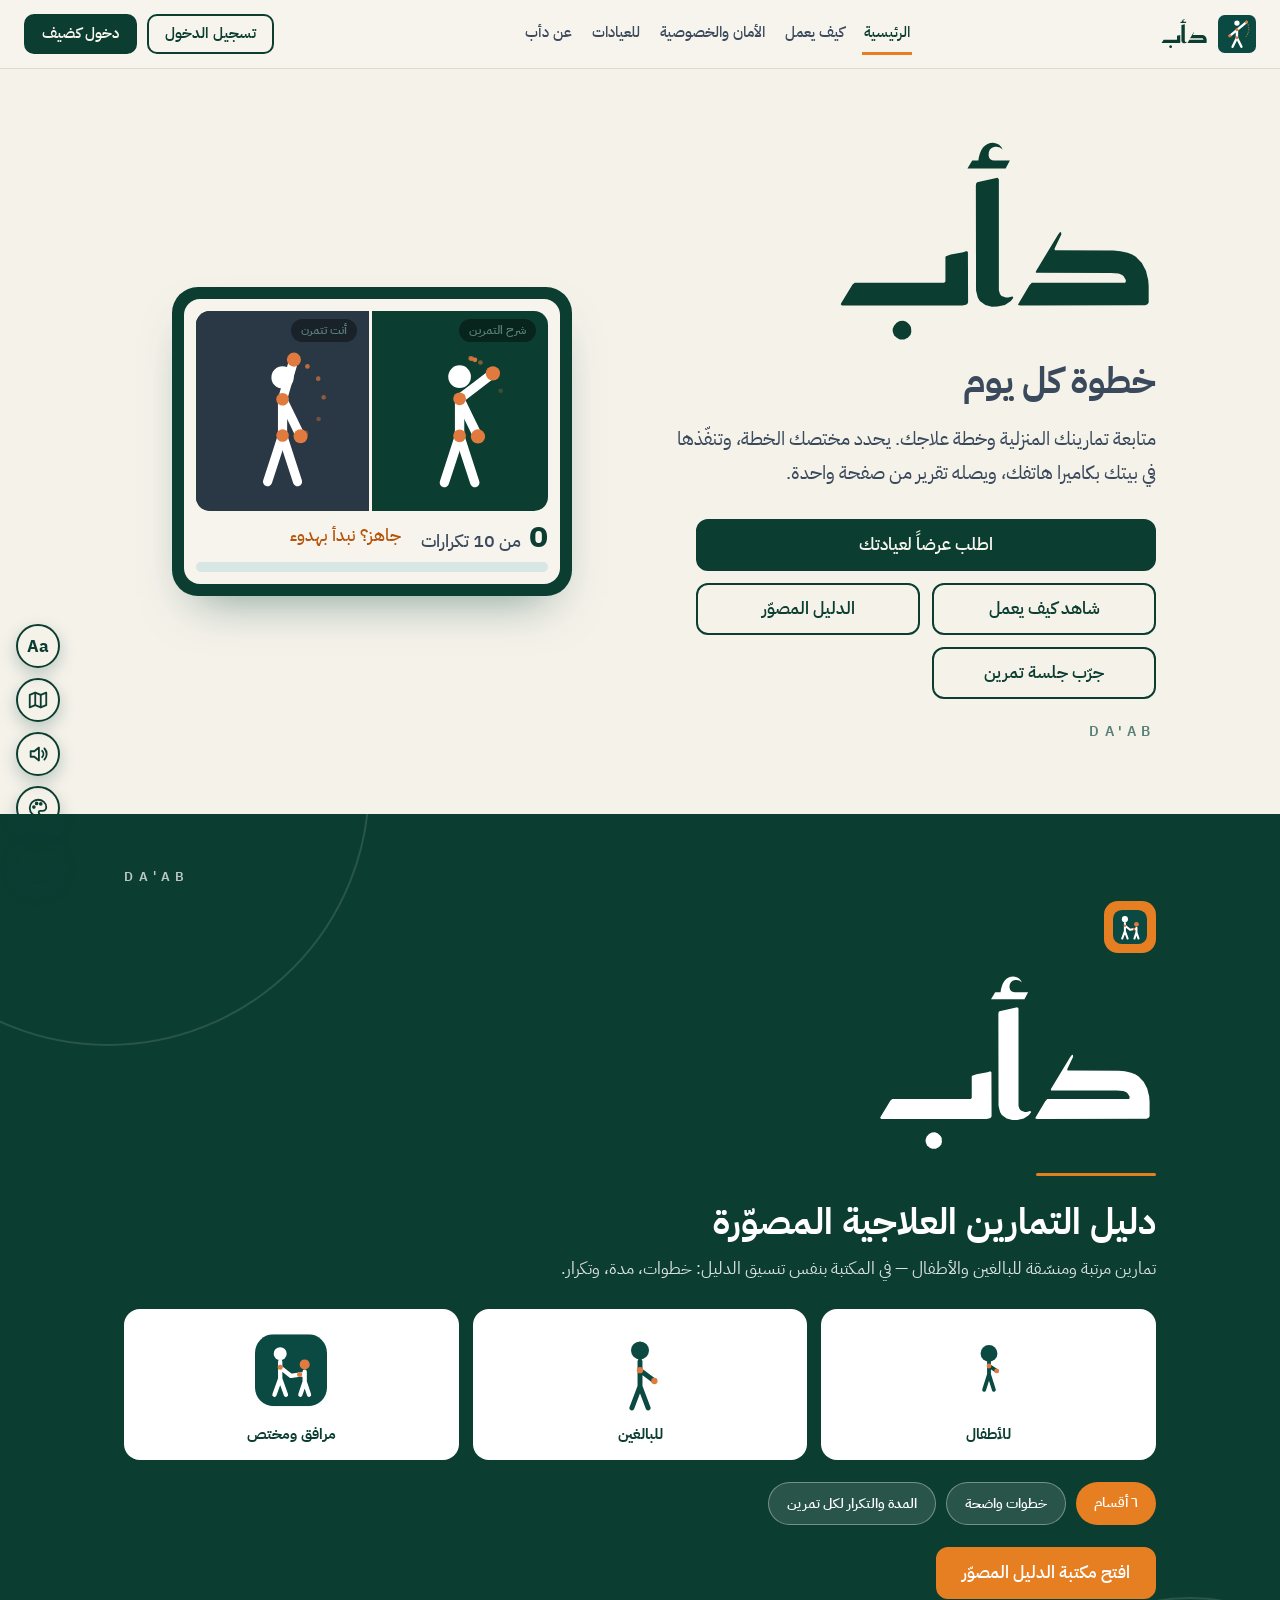
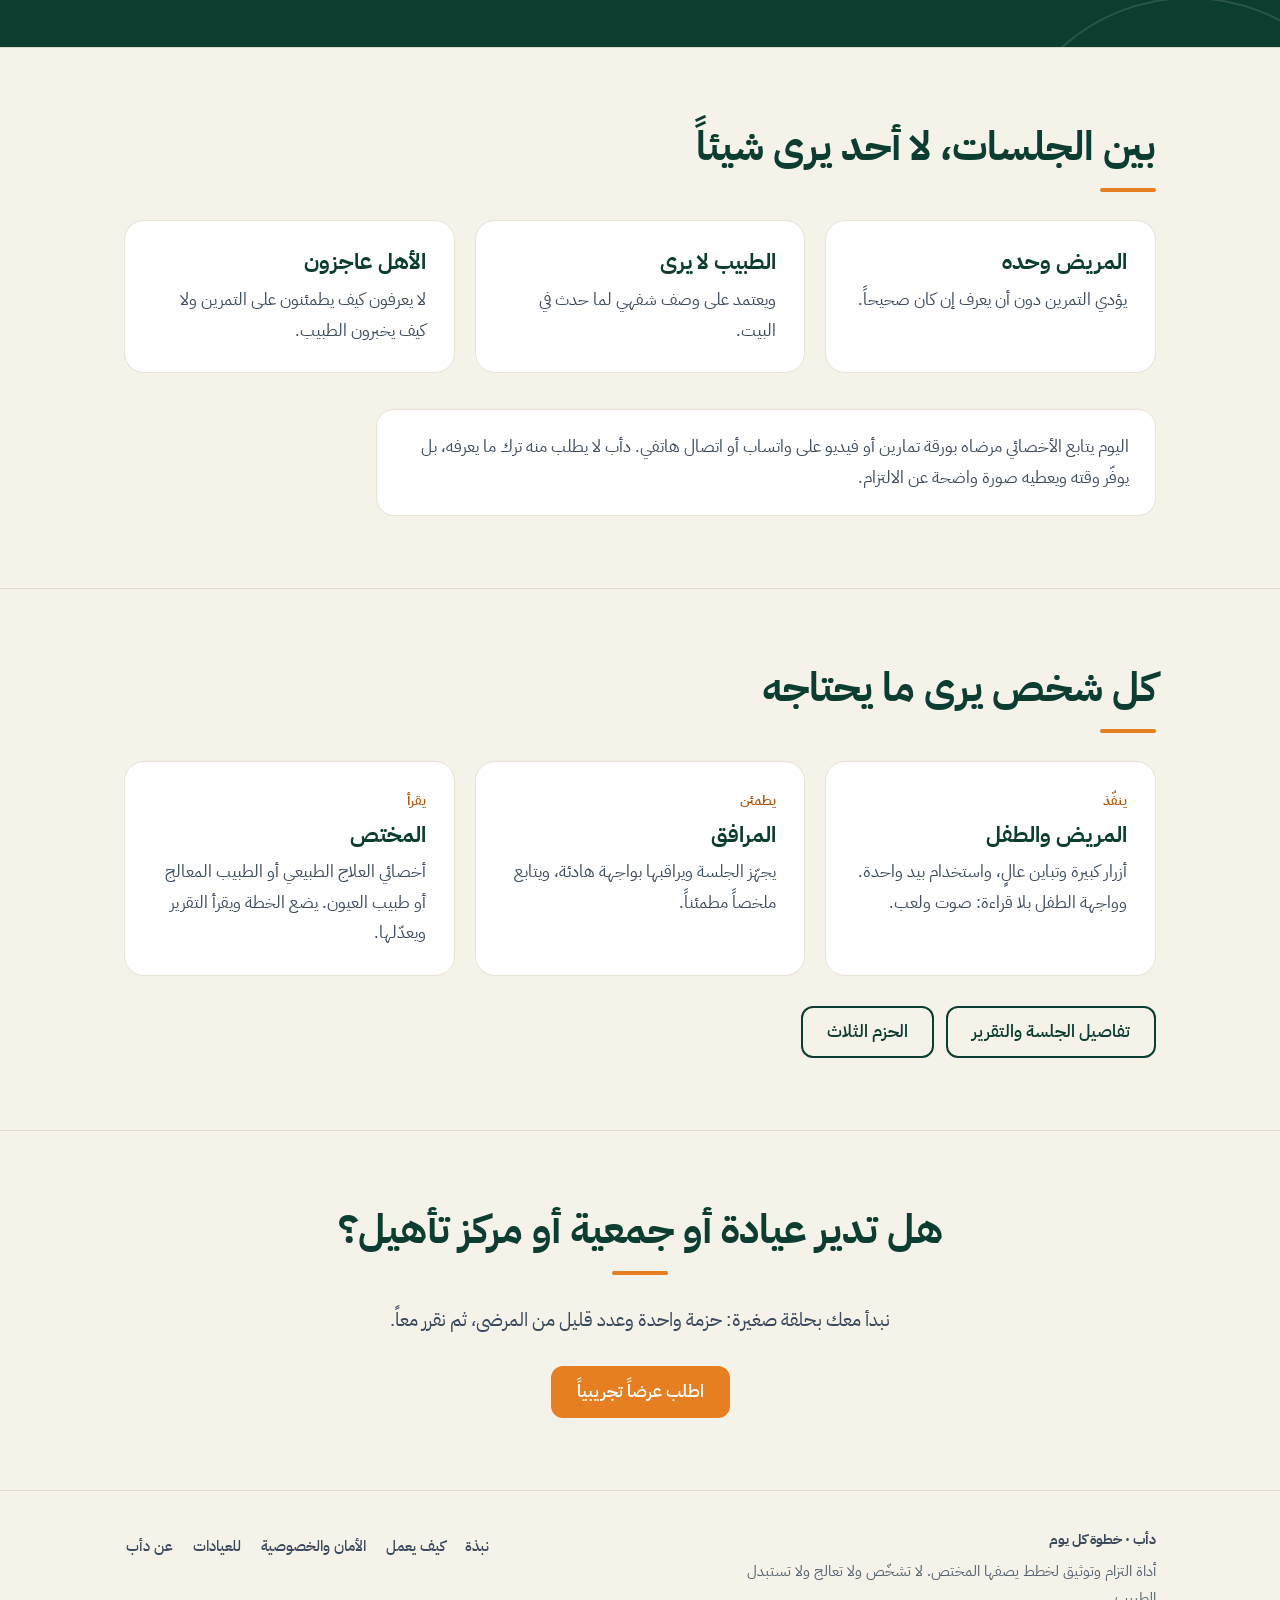
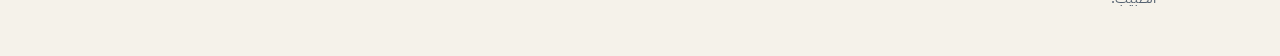
==== commit 9d7253dc: "Consolidate eye exercises into single e10 program with child video. Remove e21–e24 from library and " ====
--- a/index.html
+++ b/index.html
@@ -1367,19 +1367,20 @@
 {id:'e7',cat:'kid',imp:2,n:'التصفيق فوق الرأس',s:'لعبة يرفع فيها الطفل ذراعيه ويصفق فوق رأسه مع العدّ. تدرّب التنسيق بين الذراعين وحركة الكتفين.',w:['أطفال متلازمة داون وتأخر النمو الحركي','أطفال يحتاجون تحفيزاً على التنسيق','جلسات يقودها المرافق'],t:CAM},
 {id:'e8',cat:'kid',imp:2,n:'المشي في المكان برفع الركبتين',s:'يمشي الطفل في مكانه ويرفع ركبتيه مع إيقاع أو أغنية. يدرّب التنسيق والتحمل بشكل ممتع.',w:['أطفال الإعاقة النمائية','أطفال يحتاجون نشاطاً حركياً منتظماً بإشراف مرافق'],t:CAM},
 {id:'e9',cat:'kid',imp:1,n:'دوائر الذراعين',s:'يرسم الطفل دوائر كبيرة بذراعيه كأنه طاحونة. يحرّك الكتفين ويسخّن الجسم قبل التمارين.',w:['تسخين قبل جلسة التمارين','أطفال لديهم تيبّس خفيف في الكتف، بتقدير المختص'],t:CAM},
-{id:'e10',cat:'eye',imp:3,n:'تمرين العين مع النظارة واللصقة',s:'تحدّد أولاً أي عين هي الكسولة، ثم تتابع بها دائرة تتحرك على الشاشة وأنت تلبس النظارة واللصقة الموصوفتين. ينبّهك دأب إذا غُطّيت العين الخطأ أو غابت النظارة أو اللصقة (محاكاة في هذه النسخة). لا يقيس حدة البصر ولا يعالج.',w:['أطفال العين الكسولة الذين وصف لهم طبيب العيون نظارة ولصقة وتمارين متابعة','الأهل الذين يتابعون التزام الطفل بما وصفه الطبيب','من يحتاج تذكيراً لطيفاً حين تسقط النظارة أو اللصقة'],t:EYE}];
+{id:'e10',cat:'eye',eyeM:'circ',imp:3,n:'برنامج تمارين العين الكسولة',s:'تمرين واحد يجمع اللصقة والنظارة والمتابعة (أفقي، عمودي، ودائري) حسب خطة طبيب العيون. يشرح الفيديو الخطوات للأطفال؛ وينبّهك دأب إذا غُطّيت العين الخطأ أو غابت النظارة أو اللصقة (محاكاة). لا يقيس حدة البصر ولا يعالج.',w:['أطفال وبالغون بخطة كسل عين موصوفة (نظارة ولصقة ومتابعة)','الأهل والمرافقون الذين يلتزمون بخطة الطبيب','من يحتاج تذكيراً لطيفاً حين تسقط النظارة أو اللصقة'],t:EYE}];
 
 EX.push({id:'e11',cat:'up',imp:2,n:'الطائر: رفع الذراعين جانباً',s:'ترفع ذراعيك إلى الجانبين حتى مستوى الكتفين كجناحي طائر ثم تنزلهما ببطء. يدرّب الكتفين والتنسيق بين الذراعين ويحسّن وضعية الظهر.',w:['أطفال متلازمة داون أو الشلل الدماغي أو التوحد، بإشراف المرافق','بعد السكتة الدماغية أو إصابة الكتف بحسب تقدير المختص','من يحتاج تحسين تنسيق الذراعين ووضعية الجذع'],t:CAM},
 {id:'e12',cat:'up',imp:2,n:'رفع الذراعين بالتناوب',s:'ترفع ذراعاً ثم الأخرى فوق رأسك بالتناوب وبإيقاع هادئ. يدرّب التنسيق بين الجهتين ويشجّع استخدام الجهة الأضعف.',w:['أطفال الشلل الدماغي أو ضعف جهة واحدة، بحسب المختص','أطفال التوحد والإعاقة الذهنية: تمرين بالتقليد مع المرافق','بعد السكتة الدماغية أو إصابة الحبل الشوكي'],t:CAM},
 {id:'e13',cat:'kid',dn:1,imp:3,rig:'e5',n:'الانتقال من الجلوس إلى الوقوف',s:'يجلس الطفل على كرسي ثابت ومنخفض ثم يقف ببطء مع دعم المرافق عند الحاجة. يقوّي الساقين ويُهيّئ لمهارات الوقوف والمشي اليومية. (مستوحى من برامج الرعاية المنزلية والتدخل المبكر)',w:['متلازمة داون وتأخر النمو الحركي','أطفال يعملون على قوة الوقوف بإشراف المرافق','من يحتاج تكراراً آمناً للجلوس والوقوف'],t:CAM},
 {id:'e14',cat:'kid',dn:1,imp:3,rig:'e8',n:'المشي بمساعدة',s:'يمشي الطفل في مكانه أو للأمام مع إمساك يد المرافق أو مقبض آمن، ويرفع ركبتيه بالتناوب. يدرّب التنسيق والمشي المدعوم. (Assisted Walking)',w:['متلازمة داون في مرحلة ما قبل المشي المستقل','أطفال يحتاجون ثقة وتوازناً أثناء الخطو','جلسات يقودها المرافق أو معالج النطق والحركة'],t:CAM},
 {id:'e15',cat:'kid',dn:1,imp:2,rig:'e6',n:'الوقوف مع الدعم ونقل الوزن',s:'يقف الطفل ويسند يديه على حائط أو كرسي ثابت، وينقل وزنه بلطف من قدم لأخرى مع ثبات الجذع. يقوّي التوازن والثبات. (Supported Standing / Weight Shifting)',w:['متلازمة داون وصعوبة التوازن','قبل الوقوف دون دعم كامل','من يحتاج تدريباً تدريجياً على تحمل الوزن'],t:CAM},
-{id:'e16',cat:'kid',dn:1,imp:2,rig:'e7',n:'التناسق الحركي — تصفيق فوق الرأس',s:'يقف الطفل ويرفع ذراعيه معاً فوق الرأس ويصفّق مع عدّ هادئ من المرافق. يدرّب تنسيق الجانبين وحركة الكتفين. (Motor Coordination)',w:['متلازمة داون وتأخر التنسيق بين اليدين','أطفال التدخل المبكر بعمر ما قبل المدرسة','تمارين تقليد وتحفيز مع المرافق'],t:CAM},{id:'e17',cat:'low',rx:1,imp:2,rig:'e4',n:'تحريك الكاحل (ضخ وضخ)',s:'من وضع جلوس أو استلقاء حرّك كاحلك للأعلى والأسفل كأنك تضغط دواسة. يحسّن الدورة الدموية ويقلّل تورّم القدم بعد الجراحة أو الإصابة. (Ankle Pumps)',w:['بعد جراحة الركبة أو الكاحل أو الساق','بعد كسر في الطرف السفلي عندما يسمح المختص','من يجلس أو يستلقي فترات طويلة ويحتاج حركة آمنة للكاحل'],t:CAM},{id:'e18',cat:'low',rx:1,imp:3,rig:'e3',n:'ثني ومد الركبة',s:'من الجلوس ثنِ ركبتك ببطء ثم افردها بالكامل ضمن مدى مريح. يستعيد حركة الركبة بعد الجراحة أو فترة الجبيرة. (Knee Flexion and Extension)',w:['بعد جراحة الركبة أو منظار الركبة','بعد كسر قريب من الركبة وبإذن المختص','تيبّس الركبة بعد قلة الحركة'],t:CAM},{id:'e19',cat:'up',rx:1,imp:3,rig:'e1',n:'تحريك مفصل الكتف',s:'ارفع ذراعك أمامك أو جانباً في مدى مريح دون ألم حاد، ثم أنزله ببطء. يحافظ على مرونة الكتف بعد الجبيرة أو العملية. (Shoulder Range of Motion)',w:['بعد جراحة الكتف أو كسره','تيبّس الكتف بعد الجبيرة أو الحمالة','إصابات الكتف والتراكب بإشراف المختص'],t:CAM},{id:'e20',cat:'bal',rx:1,imp:2,rig:'e6',n:'نقل الوزن بين القدمين',s:'قف بمساندة حائط أو طاولة وانقل وزنك بلطف من قدم إلى الأخرى مع ثبات الجذع. يقوّي التوازن والثقة على الأرض بعد الجراحة أو الإصابة. (Weight Transfer)',w:['بعد جراحة الورك أو الركبة عندما يسمح بالوقوف','ضعف التوازن بعد الإصابة أو السكتة','كبار السن والتأهيل العام بحسب تقدير المختص'],t:CAM},{id:'e21',cat:'eye',eyeM:'patch',imp:3,n:'تغطية العين السليمة',s:'غطِّ العين السليمة باللصقة أو النظارة الشمسية كما وصف طبيب العيون، واترك العين الكسولة مكشوفة للتدريب. ينبّهك دأب إذا وُضعت اللصقة على العين الخطأ. (Patching Therapy)',w:['أطفال كسل العين بخطة لصق موصوفة','التزام بوصف النظارة أو اللصقة','جلسات متابعة مع طبيب العيون'],t:EYE},{id:'e22',cat:'eye',eyeM:'h',imp:2,n:'تتبع يميناً ويساراً',s:'بعد تجهيز اللصقة، تابع نقطة أو كرة تتحرك أفقياً على الشاشة بعينك الكسولة دون تحريك رأسك. (Horizontal Tracking)',w:['كسل العين في مرحلة التدريب على حركة العين','بعد ضبط اللصقة والنظارة','من يحتاج تقوية تتبع أفقي بإشراف الأهل'],t:EYE},{id:'e23',cat:'eye',eyeM:'v',imp:2,n:'تتبع للأعلى والأسفل',s:'تابع النقطة وهي تتحرك عمودياً بعينك المكشوفة، ورأسك ثابت. يدرّب حركة العين العمودية. (Vertical Tracking)',w:['كسل العين وتدريب مدى العمودي','بعد تثبيت اللصقة على العين السليمة','جلسات قصيرة يومية حسب خطة الطبيب'],t:EYE},{id:'e24',cat:'eye',eyeM:'circ',imp:3,n:'متابعة الكرة وتتبع الأجسام',s:'تابع دائرة تتحرك على الشاشة بعينك الكسولة؛ يُحاكى الكشف عن النظارة واللصقة. لا يقيس حدة البصر. (Ball / Visual Tracking)',w:['كسل العين وتمارين المتابعة المنزلية','من وُصف له تتبع الأجسام بعد تغطية العين السليمة','تذكير لطيف إذا سقطت اللصقة أو النظارة'],t:EYE});
+{id:'e16',cat:'kid',dn:1,imp:2,rig:'e7',n:'التناسق الحركي — تصفيق فوق الرأس',s:'يقف الطفل ويرفع ذراعيه معاً فوق الرأس ويصفّق مع عدّ هادئ من المرافق. يدرّب تنسيق الجانبين وحركة الكتفين. (Motor Coordination)',w:['متلازمة داون وتأخر التنسيق بين اليدين','أطفال التدخل المبكر بعمر ما قبل المدرسة','تمارين تقليد وتحفيز مع المرافق'],t:CAM},{id:'e17',cat:'low',rx:1,imp:2,rig:'e4',n:'تحريك الكاحل (ضخ وضخ)',s:'من وضع جلوس أو استلقاء حرّك كاحلك للأعلى والأسفل كأنك تضغط دواسة. يحسّن الدورة الدموية ويقلّل تورّم القدم بعد الجراحة أو الإصابة. (Ankle Pumps)',w:['بعد جراحة الركبة أو الكاحل أو الساق','بعد كسر في الطرف السفلي عندما يسمح المختص','من يجلس أو يستلقي فترات طويلة ويحتاج حركة آمنة للكاحل'],t:CAM},{id:'e18',cat:'low',rx:1,imp:3,rig:'e3',n:'ثني ومد الركبة',s:'من الجلوس ثنِ ركبتك ببطء ثم افردها بالكامل ضمن مدى مريح. يستعيد حركة الركبة بعد الجراحة أو فترة الجبيرة. (Knee Flexion and Extension)',w:['بعد جراحة الركبة أو منظار الركبة','بعد كسر قريب من الركبة وبإذن المختص','تيبّس الركبة بعد قلة الحركة'],t:CAM},{id:'e19',cat:'up',rx:1,imp:3,rig:'e1',n:'تحريك مفصل الكتف',s:'ارفع ذراعك أمامك أو جانباً في مدى مريح دون ألم حاد، ثم أنزله ببطء. يحافظ على مرونة الكتف بعد الجبيرة أو العملية. (Shoulder Range of Motion)',w:['بعد جراحة الكتف أو كسره','تيبّس الكتف بعد الجبيرة أو الحمالة','إصابات الكتف والتراكب بإشراف المختص'],t:CAM},{id:'e20',cat:'bal',rx:1,imp:2,rig:'e6',n:'نقل الوزن بين القدمين',s:'قف بمساندة حائط أو طاولة وانقل وزنك بلطف من قدم إلى الأخرى مع ثبات الجذع. يقوّي التوازن والثقة على الأرض بعد الجراحة أو الإصابة. (Weight Transfer)',w:['بعد جراحة الورك أو الركبة عندما يسمح بالوقوف','ضعف التوازن بعد الإصابة أو السكتة','كبار السن والتأهيل العام بحسب تقدير المختص'],t:CAM});
 function byId(i){return EX.filter(function(x){return x.id===i})[0]}
 function validEx(i){return !!byId(i)}
 function isEyeEx(id){var x=byId(id);return !!(x&&x.cat==='eye')}
-function cleanMine(){S.mine=(S.mine||[]).filter(validEx)}
-function scrubSched(){var d=SCH();if(!d)return;d.forEach(function(day){day.ex=(day.ex||[]).filter(validEx);if(day.ex&&!day.ex.length)day.on=false})}
+function eyeLegacyId(i){return i==='e21'||i==='e22'||i==='e23'||i==='e24'?'e10':i}
+function cleanMine(){var h={},o=[];(S.mine||[]).forEach(function(i){i=eyeLegacyId(i);if(validEx(i)&&!h[i]){h[i]=1;o.push(i)}});S.mine=o}
+function scrubSched(){var d=SCH();if(!d)return;d.forEach(function(day){var h={};day.ex=(day.ex||[]).map(eyeLegacyId).filter(function(i){if(!validEx(i)||h[i])return false;h[i]=1;return true});if(day.ex&&!day.ex.length)day.on=false})}
 function poseRefId(id){var x=byId(id);return x&&x.rig?x.rig:id}
 function musRefId(id){return isEyeEx(id)?'e10':poseRefId(id)}
 var CG=[['inj','إصابات وجراحة وضعف حركي'],['dev','إعاقات وتأخر نمو (للتدخل المبكر)'],['sen','البصر والسمع والنطق'],['oth','أخرى']],
@@ -1405,7 +1406,7 @@
 ['spina','السنسنة المشقوقة','b',['e11','e12','e9'],'dev'],
 ['dmd','ضمور العضلات','b',['e11','e12'],'dev'],
 ['prem','الولادة المبكرة ومتابعة النمو','c',['e8','e11','e7','e12'],'dev'],
-['eye','كسل العين','b',['e21','e24','e22','e23','e10'],'sen'],
+['eye','كسل العين','b',['e10'],'sen'],
 ['vis','ضعف البصر','b',['e8','e6','e11'],'sen'],
 ['hear','ضعف السمع','b',['e6','e8','e11'],'sen'],
 ['speech','تأخر النطق واللغة','c',[],'sen'],
@@ -1661,10 +1662,6 @@
 STEPS.e18=['اجلس على كرسي بظهر مستقيم','ثنِ ركبتك ببطء ثم افردها بالكامل ضمن مدى مريح','كرّر بعد راحة قصيرة'];
 STEPS.e19=['قف أو اجلس واسترخِ كتفك','ارفع ذراعك في مدى مريح أمامك أو جانباً','أنزله ببطء وكرّر'];
 STEPS.e20=['قف وأسند يديك على حائط أو طاولة','انقل وزنك بلطف من قدم إلى الأخرى','ثبّت جذعك وكرّر'];
-STEPS.e21=['ضع النظارة الموصوفة إن وُجدت','غطِّ العين السليمة باللصقة كما وصف الطبيب','اترك العين الكسولة مكشوفة للتدريب'];
-STEPS.e22=['جهّز اللصقة والنظارة ثم اجلس مستقيماً','ابقِ رأسك ثابتاً وتابع النقطة يميناً ويساراً','تابع بعينك الكسولة فقط دون إجهاد'];
-STEPS.e23=['تأكد أن العين السليمة مغطّاة','تابع النقطة وهي تتحرك للأعلى والأسفل','لا تحرّك رأسك — حركة العين فقط'];
-STEPS.e24=['ضع النظارة واللصقة الموصوفتين','تابع الدائرة بعينك الكسولة دون تحريك رأسك','اضغط «أنهيت متابعة الدائرة» بعد كل دورة كاملة'];
 
 function stepsOf(id){if(typeof STEPS==='undefined'||!STEPS)return [];if(isEyeEx(id))return STEPS[id]||(typeof eyeSteps==='function'?eyeSteps():[]);return STEPS[id]||STEPS[poseRefId(id)]||[]}
 renderLib();
@@ -1948,7 +1945,7 @@
 </script>
 <script>
 (function(){
-var D={"دأب": "Da’ab", "الصفحات": "Pages", "الطفل": "Child", "الرئيسية": "Home", "لوحتي": "My dashboard", "ابدأ التمرين": "Start exercise", "مكتبة التمارين": "Exercise library", "كيف يعمل": "How it works", "الأمان والخصوصية": "Safety & privacy", "للعيادات": "For clinics", "عن دأب": "About Da’ab", "بيتي": "My home", "تمرين": "Exercise", "نجومي": "My stars", "تسجيل الدخول": "Log in", "دخول كضيف": "Continue as guest", "الدخول — دأب": "Sign in — Da'ab","الأمان والخصوصية وأمان الطفل — دأب": "Safety, privacy & child mode — Da'ab","جرّب الموقع فوراً دون حساب. لا نحفظ أي بيانات: قائمة تمارينك ونجومك تختفي عند إغلاق الصفحة.": "Try the site right away with no account. We save nothing: your exercise list and stars disappear when you close the page.","اختره الآن عند إنشاء الحساب — أنت وحدك من يعرفه. يقفل واجهة الطفل، وإنهاء الجلسة، والخروج من وضع الطفل.": "Choose it when you create the account—only you should know it. It locks child mode, ending sessions, and leaving child mode.","بريدك الإلكتروني (تصلك عليه التنبيهات)": "Your email (for alerts)","الطفل لا ينشئ حساباً بنفسه: يسجّله مرافقه البالغ، ويدخل واجهته من حسابك، وتقفلها برمز تختاره الآن ولا يعرفه.": "A child does not create their own account: an adult companion registers them, they use your account, and you lock it with a PIN only you know.","اختر رمز مرافق من 4 أرقام — أنت وحدك من يعرفه. يُستخدم لقفل واجهة الطفل وإنهاء الجلسة والخروج من وضع الطفل.": "Choose a 4-digit companion PIN—only you should know it. It locks child mode, ends sessions, and exits child mode.","5 إلى 10 ثوانٍ: يتوقف التمرين تلقائياً بصوت لطيف: «أين ذهبت؟ نكمل معاً».": "5–10 seconds: exercise pauses automatically with a gentle voice: “Where did you go? Let’s continue together.”","30 إلى 60 ثانية: تنبيه للمرافق: صوت عالٍ وإشارة بصرية على الجهاز نفسه.": "30–60 seconds: alert for the companion—loud sound and visual signal on the same device.","عدة دقائق: تنتهي الجلسة وتُسجَّل «غير مكتملة» مع السبب.": "Several minutes: the session ends and is logged “incomplete” with the reason.","قفل برمز المرافق. الخروج من وضع الطفل أو إنهاء الجلسة يحتاج رمزاً لا يعرفه إلا المسؤول.": "Companion PIN lock. Leaving child mode or ending a session requires a PIN only the caregiver knows.","لا نحبس الطفل. زر كبير «أحتاج مساعدة» يوقف الجلسة وينبّه المرافق فوراً دون رمز.": "We do not trap the child. A large “I need help” button stops the session and alerts the companion immediately—no PIN.","التوقف ليس فشلاً. رسائل لطيفة وعودة هادئة، بلا عقاب ولا شاشات حزينة.": "Stopping is not failure. Kind messages and calm return—no punishment or sad screens.","حدّ لعدد الجلسات. يضع المرافق أو المختص جدولاً بأيام التمرين وعدد الجلسات في اليوم وفاصل بينها. وعند الوصول للحد يرى الطفل «وقت الراحة» ولا يكرّر التمرين أكثر من اللازم.": "Session limits. The companion or clinician sets days, sessions per day, and gaps. When the limit is reached the child sees “rest time” and cannot repeat beyond what is planned.","فائدة للطبيب. يظهر في التقرير مثلاً: «6 من 7 جلسات اكتملت، وتوقفت واحدة بعد 3 دقائق».": "Useful for clinicians. The report might show: “6 of 7 sessions completed; one stopped after 3 minutes.”","اختر رمز مرافق من 4 أرقام عند إنشاء الحساب. لا تخبر به الطفل.": "Choose a 4-digit companion PIN when creating the account. Do not tell the child.","لا يوجد حساب بهذا البريد على هذا الجهاز (جوال/لابتوب/آيباد). من الجهاز القديم: حسابي → إنشاء رمز النقل، ثم الصق الرمز في «استيراد الحساب» أسفل هذه الصفحة، أو أنشئ حساباً جديداً إن لم يكن لديك حساب بعد.": "No account with this email on this device. On the old device: My account → Create transfer code, then paste it in Import account below—or create a new account if you do not have one yet.","كلمة المرور غير صحيحة. تأكد من الكتابة من جديد (بدون مسافات زائدة في البداية أو النهاية).": "Incorrect password. Type it again (no extra spaces at the start or end).","ألصق رمز النقل وأدخل كلمة المرور.": "Paste the transfer code and enter the password.","هذا المتصفح لا يدعم استيراد الحساب (جرّب Chrome أو Safari حديثاً).": "This browser cannot import accounts (try recent Chrome or Safari).","كلمة المرور لا تطابق الحساب داخل الرمز.": "Password does not match the account in the code.","تم. ادخل الآن بالبريد وكلمة المرور على هذا الجهاز (جوال، لابتوب، أو آيباد).": "Done. Sign in with email and password on this device (phone, laptop, or iPad).","الرمز غير صالح. انسخه كاملاً من «حسابي» على الجهاز الآخر.": "Invalid code. Copy it fully from My account on the other device.", "حسابي": "My account", "خطوة كل يوم": "A step every day", "متابعة تمارينك المنزلية وخطة علاجك. يحدد مختصك الخطة، وتنفّذها في بيتك بكاميرا هاتفك، ويصله تقرير من صفحة واحدة.": "Follow your home exercises and treatment plan. Your specialist sets the plan, you carry it out at home using your phone camera, and a one-page report reaches them.", "اطلب عرضاً لعيادتك": "Request a demo for your clinic", "شاهد كيف يعمل": "See how it works", "جرّب جلسة تمرين": "Try an exercise session", "مثال على جلسة تمرين": "Example exercise session", "شرح التمرين": "Exercise guide", "أنت تتمرن": "You’re exercising", "من 10 تكرارات": "of 10 reps", "جاهز؟ نبدأ بهدوء": "Ready? Let’s start gently", "أحسنت، استمر": "Well done, keep going", "ارفع ذراعك قليلاً أكثر": "Raise your arm a little higher", "ممتاز، أنت في المسار": "Excellent, you’re on track", "نصف الطريق، أحسنت": "Halfway there, well done", "أكملت التمرين اليوم": "You completed today’s exercise", "بين الجلسات، لا أحد يرى شيئاً": "Between sessions, no one sees anything", "المريض وحده": "The patient is alone", "يؤدي التمرين دون أن يعرف إن كان صحيحاً.": "They do the exercise without knowing if it’s correct.", "الطبيب لا يرى": "The doctor can’t see", "ويعتمد على وصف شفهي لما حدث في البيت.": "and relies on a verbal description of what happened at home.", "الأهل عاجزون": "Family members feel helpless", "لا يعرفون كيف يطمئنون على التمرين ولا كيف يخبرون الطبيب.": "They don’t know how to check the exercise went well, or how to tell the doctor.", "اليوم يتابع الأخصائي مرضاه بورقة تمارين أو فيديو على واتساب أو اتصال هاتفي. دأب لا يطلب منه ترك ما يعرفه، بل يوفّر وقته ويعطيه صورة واضحة عن الالتزام.": "Today, specialists follow up with patients through an exercise sheet, a WhatsApp video, or a phone call. Da’ab doesn’t ask them to drop what they know; it saves their time and gives them a clear picture of adherence.", "كل شخص يرى ما يحتاجه": "Everyone sees what they need", "ينفّذ": "Performs", "المريض والطفل": "Patient and child", "أزرار كبيرة وتباين عالٍ، واستخدام بيد واحدة. وواجهة الطفل بلا قراءة: صوت ولعب.": "Large buttons, high contrast, one-handed use. The child’s interface needs no reading: sound and play.", "يطمئن": "Reassured", "المرافق": "Companion", "يجهّز الجلسة ويراقبها بواجهة هادئة، ويتابع ملخصاً مطمئناً.": "Prepares and watches the session through a calm interface, and follows a reassuring summary.", "يقرأ": "Reads", "المختص": "Specialist", "أخصائي العلاج الطبيعي أو الطبيب المعالج أو طبيب العيون. يضع الخطة ويقرأ التقرير ويعدّلها.": "A physiotherapist, treating doctor, or eye doctor. Sets the plan, reads the report, and adjusts the plan.", "تفاصيل الجلسة والتقرير": "Session and report details", "الحزم الثلاث": "The three packages", "هل تدير عيادة أو جمعية أو مركز تأهيل؟": "Do you run a clinic, association, or rehabilitation center?", "نبدأ معك بحلقة صغيرة: حزمة واحدة وعدد قليل من المرضى، ثم نقرر معاً.": "We start with a small pilot: one package and a few patients, then decide together.", "اطلب عرضاً تجريبياً": "Request a trial demo", "الخط وحجم النص": "Font and text size", "جولة تعريفية في الموقع": "Site tour", "الصوت": "Sound", "تشغيل الصوت أو إيقافه": "Turn sound on or off", "ألوان الموقع": "Site colors", "اختر الألوان التي تريح عينك، وتتغير الصفحة فوراً.": "Pick the colors that are easy on your eyes; the page changes instantly.", "ألوان دأب الحالية": "Current Da’ab colors", "هوية دأب الجديدة (فاتح)": "New Da’ab identity (light)", "هوية دأب الجديدة (داكن)": "New Da’ab identity (dark)", "كحلي وموف (فاتح)": "Navy & mauve (light)", "كحلي وموف (داكن)": "Navy & mauve (dark)", "خوخي وطيني (فاتح)": "Peach & clay (light)", "خوخي وطيني (داكن)": "Peach & clay (dark)", "أزرق سماوي (فاتح)": "Sky blue (light)", "أزرق سماوي (داكن)": "Sky blue (dark)", "إعدادات القراءة": "Reading settings", "حجم النص": "Text size", "أ−": "A−", "أ+": "A+", "نوع الخط": "Font type", "الخط الافتراضي": "Default font", "خط واضح (تجوال)": "Clear font (Tajawal)", "خط نسخ تقليدي": "Traditional Naskh font", "خط الجهاز": "Device font", "إعادة الضبط": "Reset", "إغلاق": "Close", "خيارات الألوان": "Color options", "تصغير النص": "Decrease text size", "تكبير النص": "Increase text size", "كيف يعمل والحزم": "How it works & packages", "الأمان والخصوصية وأمان الطفل": "Safety, privacy & child safety", "للعيادات والتواصل": "For clinics & contact", "الدخول": "Log in", "اختر وضعك": "Choose your mode", "حدد الحالة": "Select condition", "لوحة المرافق": "Companion dashboard", "وقت الراحة": "Rest time", "خطتي اليوم": "Today’s plan", "جلسة التمرين": "Exercise session", "مرافق": "Companion", "مرحباً،": "Hello,", "حساب ضيف": "Guest account", "في وضع الضيف لا تُحفظ بياناتك": "In guest mode your data isn’t saved", "حساب مرافق": "Companion account", "حساب مريض بالغ": "Adult patient account", "حساب مسجّل": "Registered account", "لم يُختر بعد": "Not chosen yet", "واجهة الطفل: ألعاب ونجوم وتمارين ممتعة.": "Child interface: games, stars, and fun exercises.", "خطته وتمارين اليوم وتقريره.": "Their plan, today’s exercises, and their report.", "تُحفظ قائمة تمارينك ونجومك وآخر وضع اخترته في هذا المتصفح.": "Your exercise list, stars, and last chosen mode are saved in this browser.", "أنت ضيف: لا نحفظ أي بيانات، وتختفي قائمتك ونجومك عند إغلاق الصفحة.": "You’re a guest: we don’t save any data, and your list and stars disappear when you close the page.", "إنهاء وضع الضيف": "End guest mode", "الأحد": "Sunday", "الاثنين": "Monday", "الثلاثاء": "Tuesday", "الأربعاء": "Wednesday", "الخميس": "Thursday", "الجمعة": "Friday", "السبت": "Saturday", "بطل": "Champion", "المرافق (أنت": "Companion (you", "تمرين واحد": "One exercise", "تمرينان": "Two exercises", "تمارين": "exercises", "تمريناً": "exercises", "لم تُختر تمارين بعد": "No exercises chosen yet", "اختر من مكتبة التمارين ما يناسب": "Choose from the exercise library what suits", "ليبدأ به.": "to start with.", "ابدأ تمارين": "Start exercises for", "ابدأ تمارين الطفل": "Start the child’s exercises", "تعديل التمارين من المكتبة": "Edit exercises from the library", "هذا الجهاز (وضع الضيف": "This device (guest mode", "افتح واجهة": "Open the interface of", "من ترافقه": "Who you accompany", "ساعة": "hour", "ساعتين": "2 hours", "ساعات": "hours", "دقيقة": "minute", "دقيقتين": "2 minutes", "دقائق": "minutes", "غداً": "Tomorrow", "يوم": "Day", "القادم": "next", "الساعة": "at", "حين يضع المرافق جدولاً": "Once the companion sets a schedule", "أُوقفت الجلسات مؤقتاً بسبب ألم أو أعراض أُبلغ عنها. تواصل مع المختص قبل الاستئناف.": "Sessions are paused because of reported pain or symptoms. Contact the specialist before resuming.", "لم ينقضِ الفاصل بين الجلستين بعد، وتبقّى": "The gap between the two sessions hasn’t passed yet, and there remains", "لم تُحدَّد أيام التمارين بعد. اختر الأيام والتمارين من «جدول الجلسات».": "Exercise days aren’t set yet. Choose the days and exercises from “Session schedule.”", "اكتملت جلسات اليوم. الجلسة التالية": "Today’s sessions are complete. The next session", "اليوم ليس من أيام الجلسات. الجلسة التالية": "Today isn’t a session day. The next session", "جاهز للتمرين؟": "Ready to exercise?", "انتهى وقت الراحة. تقدر تبدأ الآن.": "Rest time is over. You can start now.", "نوقف التمارين الآن": "We’re stopping the exercises now", "قلت إن شيئاً يوجعك. أخبر من معك وسيتواصل مع طبيبك، ونكمل حين يطمئن عليك.": "You said something hurts. Tell whoever is with you and they’ll contact your doctor, and we’ll continue when they’re sure you’re okay.", "تمرّنت قبل قليل، وجسمك يرتاح الآن ليصير أقوى. نتمرّن مرة ثانية بعد": "You exercised a moment ago, and your body is resting to get stronger. We’ll exercise again in", "لم يجهّز الجدول بعد": "The schedule isn’t set up yet", "اطلب من مرافقك أن يختار أيام تمارينك، ثم نبدأ معاً.": "Ask your companion to choose your exercise days, then we’ll start together.", "أحسنت! أنهيت تمارين اليوم": "Well done! You finished today’s exercises", "جسمك يحتاج راحة ليصير أقوى. نراك": "Your body needs rest to get stronger. See you", "اليوم يوم راحة": "Today is a rest day", "اليوم ليس من أيام التمرين. نراك": "Today isn’t an exercise day. See you", "أهلاً يا": "Hello,", "مرة واحدة": "Once", "مرتان": "Twice", "مرات": "times", "ساعتان": "2 hours", "أضف": "Add", "لا توجد تمارين مطابقة.": "No matching exercises.", "اليوم": "Today", "يوم تمارين": "Exercise day", "يوم راحة": "Rest day", "الوقت": "Time", "مدة الجلسة": "Session length", "مرات في اليوم": "Times per day", "الفاصل بين المرتين": "Gap between times", "تمارين هذا اليوم": "Exercises for this day", "حذف": "Delete", "لا توجد تمارين. أضف تمريناً واحداً على الأقل، وإلا يُعدّ اليوم راحة.": "No exercises. Add at least one exercise, or the day counts as rest.", "إضافة تمرين من المكتبة": "Add an exercise from the library", "بحث بالاسم": "Search by name", "مثال: ركبة أو ذراع": "Example: knee or arm", "نوع التمرين": "Exercise type", "لا تمارين في هذا اليوم.": "No exercises on this day.", "اختر يوماً": "Choose a day", "نسخ هذا اليوم إلى (يبقى هذا اليوم كما هو": "Copy this day to (this day stays as is", "نقل هذا اليوم إلى (يصير هذا اليوم راحة": "Move this day to (this day becomes rest", "تم": "Done", "تم، حفظ الجدول": "Done, save schedule", "تعديل الجدول كاملاً": "Edit the whole schedule", "الجدول فارغ. اختر أيام التمارين أدناه، ثم اختر تمارين كل يوم من القائمة التي أضفتها من المكتبة.": "The schedule is empty. Choose exercise days below, then choose each day’s exercises from the list you added from the library.", "اختر أيام تمارينك": "Choose your exercise days", "اضغط اليوم لتفعيله أو لجعله راحة. فعّل كل الأيام أو اجعل أي عدد منها راحة.": "Tap a day to turn it on or make it a rest day. Enable all days or make any number of them rest.", "أيام التمارين": "Exercise days", "المدة": "Duration", "المرات": "Times", "التمارين": "Exercises", "راحة": "Rest", "فاصل": "gap", "لا تمارين مضافة": "No exercises added", "تعديل": "Edit", "لم تُضف أي تمارين بعد.": "No exercises added yet.", "أضف تمارينك من مكتبة التمارين": "Add your exercises from the exercise library", "لتظهر هنا وفي جلستك.": "so they appear here and in your session.", "التمرين": "Exercise", "النوع": "Type", "اليوم يوم راحة، لا تمارين مجدولة.": "Today is a rest day, no exercises scheduled.", "لم تُضف أي تمارين بعد. أضفها من «مكتبة التمارين» لتظهر في الجدول والجلسة.": "No exercises added yet. Add them from the “Exercise library” so they appear in the schedule and session.", "جلسات اليوم": "Today’s sessions", "مسموح بجلسة إضافية واحدة الآن.": "One extra session is allowed now.", "يمكن للمستخدم أن يبدأ الآن.": "The user can start now.", "ما حالة": "What is the condition of", "اختر كل ما ينطبق على": "Choose all that apply to", "اختر كل ما ينطبق عليك.": "Choose all that apply to you.", "نقترح بها التمارين المناسبة في المكتبة، ويمكنك تعديلها لاحقاً.": "We suggest suitable exercises in the library, and you can edit them later.", "اختر حالة واحدة على الأقل، أو «حالة أخرى أو لا أعرف بعد».": "Choose at least one condition, or “Another condition or I don’t know yet.”", "الصوت مفعّل، اضغط لإيقافه": "Sound is on, tap to turn it off", "الصوت متوقف، اضغط لتفعيله": "Sound is off, tap to turn it on", "تم تشغيل الصوت": "Sound turned on", "عندك": "You have", "نجوم": "stars", "التنقل": "Navigation", "من هنا تنتقل بين لوحتك (وفيها تقريرك وجدولك)، وبدء التمرين، ومكتبة التمارين، وصفحات التعريف بدأب.": "From here you move between your dashboard (with your report and schedule), starting an exercise, the exercise library, and the Da’ab information pages.", "من هنا تتعرّف على دأب: كيف يعمل، والأمان والخصوصية، وصفحة العيادات، وعن دأب.": "From here you get to know Da’ab: how it works, safety and privacy, the clinics page, and about Da’ab.", "أزرارك": "Your buttons", "زر «بيتي» يرجعك للبداية، و«تمرين» يبدأ التمرين، و«نجومي» يريك نجومك.": "The “My home” button takes you back to the start, “Exercise” starts the exercise, and “My stars” shows your stars.", "سجّل الدخول لتُحفظ تمارينك وجدولك وتقاريرك، أو ادخل كضيف لتجرّب فوراً دون حفظ.": "Log in to save your exercises, schedule, and reports, or continue as a guest to try right away without saving.", "أنت ضيف: لا تُحفظ بياناتك. اضغط هنا لتسجّل أو تنهي وضع الضيف.": "You’re a guest: your data isn’t saved. Tap here to register or end guest mode.", "بيانات حسابك، وتبديل الوضع، وتسجيل الخروج.": "Your account details, switching mode, and logging out.", "كبّر النص أو صغّره، أو اختر خطاً أوضح للقراءة.": "Make the text larger or smaller, or choose a clearer font for reading.", "شغّل الصوت أو أوقفه. أثناء التمرين ينطق الإرشادات ويعدّ معك.": "Turn sound on or off. During the exercise it speaks the guidance and counts with you.", "الجولة": "Tour", "تعيد هذه الجولة في أي وقت من هنا، وتشرح الصفحة التي أنت فيها.": "Replay this tour any time from here; it explains the page you’re on.", "اختر آخر 7 أيام أو 14 أو 30 يوماً، ويتحدّث التقرير فوراً.": "Choose the last 7, 14, or 30 days, and the report updates instantly.", "تحميل": "Download", "يفتح نافذة الطباعة: اختر «حفظ كـ": "Opens the print window: choose “Save as", "وأرسل الملف لمختصك.": "and send the file to your specialist.", "ملخص الفترة": "Period summary", "نسبة الالتزام بالجدول، والجلسات المكتملة وغير المكتملة، ومتوسط التقييم، والجلسات التي تلاها ألم.": "Schedule adherence rate, completed and incomplete sessions, average rating, and sessions followed by pain.", "ما يستحق انتباه المختص": "What deserves the specialist’s attention", "يظهر هنا تلقائياً: ألم متكرر بعد تمرين معيّن، أو ألم شديد أو أعراض، أو التزام منخفض.": "Appears here automatically: recurring pain after a particular exercise, severe pain or symptoms, or low adherence.", "الالتزام يوماً بيوم": "Adherence day by day", "كل مربع يوم: الأخضر مكتمل، والبرتقالي جزئي، والرمادي فائت، والمنقّط راحة.": "Each square is a day: green is complete, orange is partial, gray is missed, and dotted is rest.", "الألم بعد كل تمرين": "Pain after each exercise", "كم جلسة تضمّنت كل تمرين، وفي كم منها أُبلغ عن ألم بعدها.": "How many sessions included each exercise, and in how many of them pain was reported afterward.", "ملاحظات للطبيب": "Notes for the doctor", "الملاحظات التي كُتبت في خانة التقييم بعد كل جلسة، مع تاريخها وتمارينها.": "Notes written in the rating box after each session, with their date and exercises.", "مثال على الجلسة": "Session example", "شاشة توضيحية: نصف يشرح التمرين ونصف يتابع حركتك، مع عدّاد التكرارات.": "An illustrative screen: half explains the exercise and half tracks your movement, with a repetition counter.", "ابدأ من هنا": "Start here", "اطلب عرضاً لعيادتك، أو شاهد كيف يعمل دأب، أو جرّب جلسة تمرين بعد الدخول.": "Request a demo for your clinic, see how Da’ab works, or try an exercise session after logging in.", "الحلقات الثلاث": "The three loops", "المختص يصف الخطة، والمريض أو المرافق ينفّذها، ثم يصل التقرير.": "The specialist sets the plan, the patient or companion carries it out, then the report arrives.", "التأهيل الحركي، والإعاقة النمائية، والعين الكسولة.": "Motor rehabilitation, developmental disability, and lazy eye.", "دون إنترنت": "Offline", "الموقع يحتاج اتصالاً؛ التطبيق القادم يعمل دون اتصال بعد تحميل الخطة.": "The website needs a connection; the upcoming app works offline after downloading the plan.", "ماذا يحدث إذا توقف الطفل أو خرج من الكاميرا، خطوة بخطوة.": "What happens if the child stops or leaves the camera, step by step.", "التواصل": "Contact", "بيانات التواصل لطلب عرض تجريبي لعيادتك أو جمعيتك.": "Contact details to request a trial demo for your clinic or association.", "إجابات مثل: هل تشخّصون؟ وهل سيعمل دون إنترنت لاحقاً؟ وكيف تحمون خصوصية الأطفال؟": "Answers such as: do you diagnose? How do you work offline? How do you protect children’s privacy?", "الدخول كضيف": "Guest sign-in", "تجرّب فوراً، لكن لا يُحفظ شيء عند إغلاق الصفحة.": "Try right away, but nothing is saved when you close the page.", "دخول أو حساب جديد": "Log in or new account", "اختر «حساب جديد» لتسجّل أول مرة.": "Choose “New account” to register for the first time.", "دورك": "Your role", "مرافق لطفل، أو مرافق لبالغ، أو مريض بالغ. الطفل لا يسجّل بنفسه.": "A companion for a child, a companion for an adult, or an adult patient. A child doesn’t register themselves.", "اختر ما أخبرك به المختص لنقترح تمارين مناسبة في المكتبة.": "Choose what the specialist told you so we can suggest suitable exercises in the library.", "إنشاء الحساب": "Create the account", "بعدها تنتقل للمكتبة لتختار تمارينك ومواعيدها بنفسك.": "Then you go to the library to choose your exercises and their times yourself.", "من يستخدم دأب الآن؟ تتغيّر الواجهة لتناسبه.": "Who is using Da’ab now? The interface changes to suit them.", "اختر كل ما ينطبق. دأب لا يشخّص، بل يقترح تمارين في المكتبة.": "Choose all that apply. Da’ab doesn’t diagnose; it suggests exercises in the library.", "تنتقل بعدها لمكتبة التمارين.": "You then go to the exercise library.", "انتقل بسرعة": "Jump quickly", "اقفز إلى حالتك، أو المقترحات، أو تمارينك، أو كل التمارين.": "Jump to your condition, the suggestions, your exercises, or all exercises.", "حالتك": "Your condition", "الحالة التي اخترتها، وتقدر تعدّلها من هنا.": "The condition you chose, and you can edit it from here.", "تمارين مرتبطة بحالتك. لا يُضاف أي تمرين إلا إذا اخترته أنت.": "Exercises related to your condition. No exercise is added unless you choose it.", "حدّد الموعد": "Set the time", "اختر الأيام والساعة ومدة الجلسة وعدد مرات اليوم، ثم اضغط «إضافة بهذا الموعد».": "Choose the days, hour, session length, and times per day, then tap “Add with this time.”", "أضف تمريناً": "Add an exercise", "عند الضغط تختار الأيام والساعة ومدة الجلسة وعدد مرات اليوم، ثم يُضاف لجدولك.": "When tapped you choose the days, hour, session length, and times per day, then it’s added to your schedule.", "موعد التمرين": "Exercise time", "الأيام والوقت التي اخترتها لهذا التمرين.": "The days and time you chose for this exercise.", "تعديل الموعد": "Edit the time", "غيّر أيام التمرين أو وقته متى شئت.": "Change the exercise days or time whenever you like.", "التمارين التي أضفتها": "Exercises you added", "، وتقدر تزيل أياً منها.": ", and you can remove any of them.", "هنا تظهر التمارين التي تضيفها. القائمة فارغة الآن.": "The exercises you add appear here. The list is empty now.", "البحث": "Search", "ابحث باسم التمرين أو العضو أو الحالة، مثل «ركبة» أو «كتف».": "Search by exercise, body part, or condition, such as “knee” or “shoulder.”", "الطرف العلوي، أو السفلي، أو التوازن، أو تمارين الأطفال، أو العين.": "Upper limb, lower limb, balance, children’s exercises, or eye.", "حدّد أي عين هي الكسولة قبل البدء، لينبّهك دأب إذا غُطّيت العين الخطأ.": "Pick which eye is the lazy one before starting, so Da’ab alerts you if the wrong eye is covered.", "تمارين الجلسة": "Session exercises", "هذه": "These", "من جدول اليوم، تُؤدّى بالترتيب.": "from today’s schedule, done in order.", "لا تمارين بعد. أضفها من المكتبة مع مواعيدها.": "No exercises yet. Add them from the library with their times.", "لا جلسة الآن": "No session now", "السبب مكتوب هنا: يوم راحة، أو اكتملت جلسات اليوم، أو أُوقفت بسبب ألم.": "The reason is written here: rest day, today’s sessions are complete, or stopped because of pain.", "تنقسم الشاشة: شرح التمرين، وكاميرتك تعدّ الحركات وتصحّحها بالصوت.": "The screen is split: the exercise explanation, and your camera counts movements and corrects them by voice.", "الحركة المطلوبة مع خطواتها مكتوبة أسفلها.": "The required movement with its steps written below.", "كاميرتك": "Your camera", "تتابع حركتك وتعدّها. لا يُحفظ أي فيديو.": "Tracks and counts your movement. No video is saved.", "العدّاد": "Counter", "عدد التكرارات الصحيحة من الهدف.": "The number of correct repetitions out of the target.", "يوقف الجلسة فوراً وينبّه المرافق.": "Stops the session immediately and alerts the companion.", "تُسجَّل «غير مكتملة» وتظهر كذلك في التقرير.": "Logged as “incomplete” and also shown in the report.", "قيّم الجلسة": "Rate the session", "اختر وجهاً من 1 إلى 5. يظهر في تقريرك.": "Choose a face from 1 to 5. It appears in your report.", "الألم": "Pain", "أخبرنا إن شعرت بألم. الألم المتكرر بعد تمرين معيّن يظهر لمختصك في التقرير.": "Tell us if you felt pain. Recurring pain after a particular exercise appears to your specialist in the report.", "ملاحظة لمختصك": "Note for your specialist", "ما تكتبه هنا يظهر في «ملاحظات للطبيب» في التقرير.": "What you write here appears in “Notes for the doctor” in the report.", "يُحفظ ويضاف للتقرير.": "Saved and added to the report.", "صديقك": "Your friend", "هذا صديقك في دأب، يشجّعك كل يوم.": "This is your friend in Da’ab, cheering you on every day.", "اضغط هنا لتبدأ.": "Tap here to start.", "نجومك": "Your stars", "شوف كم نجمة جمعت.": "See how many stars you collected.", "تأخذ نجمة كل مرة تكمل فيها التمرين.": "You get a star each time you complete the exercise.", "الشارات": "Badges", "اجمع النجوم لتفتح شارات جديدة.": "Collect stars to unlock new badges.", "نرتاح الآن ونتمرّن في الموعد التالي.": "We rest now and exercise at the next time.", "غيّر الوضع ليناسب من يستخدم دأب الآن.": "Change the mode to suit who is using Da’ab now.", "الخروج": "Exit", "اخرج من حسابك أو من وضع الضيف.": "Leave your account or guest mode.", "بدّل بين من ترافقهم، أو أضف شخصاً جديداً. لكل شخص تمارينه وجدوله وتقريره.": "Switch between the people you accompany, or add a new person. Each person has their own exercises, schedule, and report.", "الجلسات موقوفة": "Sessions are paused", "أُبلغ عن ألم أو أعراض. تواصل مع المختص ثم استأنف.": "Pain or symptoms were reported. Contact the specialist, then resume.", "تمارين اليوم، وزر بدء الجلسة، ورابط المكتبة للتعديل.": "Today’s exercises, the start session button, and the library link for editing.", "ملخص الأسبوع": "Week summary", "الالتزام بالجدول في آخر 7 أيام، وآخر جلسة وألمها، وحالة التقرير.": "Schedule adherence over the last 7 days, the last session and its pain, and the report status.", "أبلغتَ عن ألم أو أعراض. تواصل مع مختصك ثم استأنف.": "You reported pain or symptoms. Contact your specialist, then resume.", "ملخصك": "Your summary", "التزامك في آخر 7 أيام، وآخر جلسة وألمها، وحالة التقرير.": "Your adherence over the last 7 days, the last session and its pain, and the report status.", "تبدأ بتمارين اليوم من جدولك.": "Starts with today’s exercises from your schedule.", "التمارين المجدولة لليوم بوقتها ومدتها.": "The exercises scheduled for today with their time and duration.", "كل جلسة بدأت، مكتملة أو لا، مع مدتها وألمها.": "Every session that started, complete or not, with its duration and pain.", "كل أيام الأسبوع بأوقاتها وتمارينها. عدّل يوماً واحداً أو الجدول كاملاً.": "All days of the week with their times and exercises. Edit one day or the whole schedule.", "تقييمات الجلسات": "Session ratings", "آخر التقييمات والألم والأعراض بعد كل جلسة.": "The latest ratings, pain, and symptoms after each session.", "واجهة الطفل": "Child interface", "افتح الواجهة المقفلة برمزك ليتمرّن الطفل.": "Open the interface locked with your code so the child can exercise.", "آخر تقييماتك والألم بعد كل جلسة.": "Your latest ratings and pain after each session.", "أضف مرافقاً تصله التنبيهات، أو غيّره أو ألغِه.": "Add a companion who receives alerts, or change or cancel them.", "أيام تمارينك وأوقاتها، وتعدّلها متى شئت.": "Your exercise days and times, and you can edit them whenever you like.", "جولة في هذه الصفحة": "Tour of this page", "نتعرّف معاً على الأزرار.": "Let’s get to know the buttons together.", "نمرّ على": "We’ll go through", "أجزاء في هذه الصفحة، ونضيء كل جزء وأنت تتنقل. استخدم «التالي» و«السابق» أو أسهم لوحة المفاتيح.": "parts of this page, highlighting each part as you move. Use “Next” and “Previous” or the keyboard arrows.", "انتهت الجولة": "Tour finished", "تعيدها في أي وقت من زر الخريطة أسفل الشاشة، وتشرح الصفحة التي تكون فيها.": "You can replay it any time from the map button at the bottom of the screen, and it explains the page you’re on.", "إنهاء": "Finish", "يا بطل! أكملت التمرين": "Well done, champion! You completed the exercise", "أحسنت!": "Well done!", "رائع!": "Great!", "استمر يا بطل": "Keep going, champion", "ما شاء الله عليك": "Wonderful job", "قريب جداً": "Very close", "اضغط كل مرة تتحرك": "Tap each time you move", "اضغط مرة ثانية لتأكيد الإلغاء": "Tap again to confirm cancellation", "أُلغي المرافق. لن تصله تنبيهات بعد الآن، ولا يُطبَّق عليك حدّ الجلسات المرتبط به.": "The companion was removed. They won’t receive alerts anymore, and the session limit tied to them no longer applies to you.", "اكتب اسم المرافق.": "Enter the companion’s name.", "اكتب بريداً إلكترونياً صحيحاً للمرافق.": "Enter a valid email for the companion.", "تم تغيير المرافق.": "The companion was changed.", "تمت إضافة المرافق.": "The companion was added.", "التنبيهات تصل الآن إلى": "Alerts now go to", "توقفنا. نادِ من معك. لا بأس أبداً، نكمل حين تكون جاهزاً.": "We stopped. Call whoever is with you. It’s perfectly okay; we’ll continue when you’re ready.", "اكتب الرمز الذي اختاره المرافق عند إنشاء الحساب.": "Enter the code the companion chose when creating the account.", "للتجربة": "For the trial", "الرمز غير صحيح.": "The code is incorrect.", "الرمز غير صحيح. جرّب": "The code is incorrect. Try", "الكل": "All", "الطرف العلوي": "Upper limb", "الطرف السفلي": "Lower limb", "التوازن": "Balance", "تمارين الأطفال": "Children’s exercises", "تمارين العين": "Eye exercises", "أساسي": "Essential", "مهم": "Important", "داعم": "Supportive", "التتبع: عدّ بالكاميرا على جهازك": "Tracking: counted by the camera on your device", "التتبع: تذكير وتسجيل الالتزام": "Tracking: reminder and adherence logging", "التتبع: الكاميرا تتحقق من النظارة واللصقة وحركة العين": "Tracking: the camera checks the glasses, patch, and eye movement", "رفع الذراع للأمام": "Forward arm raise", "ترفع ذراعك أمامك ببطء حتى مستوى الكتف ثم تنزلها. يساعد على استعادة حركة الكتف وقوته بعد فترة قلة الحركة.": "You raise your arm in front of you slowly to shoulder level, then lower it. It helps restore shoulder movement and strength after a period of reduced movement.", "بعد كسر في الكتف أو الذراع، بحسب تقدير المختص": "After a shoulder or arm fracture, as the specialist judges", "بعد جراحة الكتف": "After shoulder surgery", "تيبّس الكتف بعد فترة الجبيرة أو الحمالة": "Shoulder stiffness after a period in a cast or sling", "ثني الكوع وبسطه": "Elbow bend and extend", "تثني كوعك ثم تفرده ببطء. يحافظ على مدى حركة الكوع ويخفف التيبّس.": "You bend your elbow, then straighten it slowly. It maintains elbow range of motion and eases stiffness.", "بعد كسر الساعد أو الكوع وبعد إزالة الجبيرة": "After a forearm or elbow fracture and after the cast is removed", "بعد جراحة الكوع": "After elbow surgery", "تيبّس مفصل الكوع": "Elbow joint stiffness", "بسط الركبة جالساً": "Seated knee extension", "من وضع الجلوس ترفع ساقك وتفرد ركبتك ثم تنزلها. يقوّي عضلة الفخذ الأمامية التي تدعم الركبة.": "From a seated position you lift your leg, straighten your knee, then lower it. It strengthens the front thigh muscle that supports the knee.", "بعد جراحة الركبة أو كسر قريب منها": "After knee surgery or a fracture near it", "ضعف عضلات الفخذ بعد فترة قلة الحركة": "Thigh muscle weakness after a period of reduced movement", "من يحتاج تقوية آمنة دون وقوف": "Anyone needing safe strengthening without standing", "رفع الكعبين": "Heel raises", "تقف بجانب كرسي أو حائط للدعم وترفع كعبيك ثم تنزلهما. يقوّي عضلات الساق ويدعم التوازن أثناء المشي.": "You stand beside a chair or wall for support, raise your heels, then lower them. It strengthens the calf muscles and supports balance while walking.", "بعد كسر الكاحل أو الساق، حين يسمح المختص بتحميل الوزن": "After an ankle or leg fracture, when the specialist allows weight bearing", "ضعف عضلات الساق": "Calf muscle weakness", "من يعمل على تحسين ثبات المشي": "Anyone working on walking stability", "الجلوس والوقوف من الكرسي": "Sit-to-stand from a chair", "تجلس على كرسي ثابت ثم تقف، دون الاعتماد على يديك قدر الإمكان. يقوّي الساقين ويدرّب على حركة يومية أساسية.": "You sit on a stable chair then stand, without relying on your hands as much as possible. It strengthens the legs and trains a basic daily movement.", "بعد جراحة الورك أو الركبة": "After hip or knee surgery", "كبار السن مع ضعف قوة الساقين": "Older adults with weak leg strength", "أطفال وبالغون لديهم انخفاض في قوة العضلات، بتقدير المختص": "Children and adults with reduced muscle strength, as the specialist judges", "الوقوف على قدم واحدة بدعم": "Single-leg stand with support", "تقف على قدم واحدة مع إسناد يدك على حائط أو كرسي ثم تبدّل القدم. يدرّب الجسم على الثبات ويقلل خطر التعثر.": "You stand on one leg with your hand resting on a wall or chair, then switch legs. It trains the body for stability and lowers the risk of tripping.", "بعد كسر أو جراحة في الطرف السفلي": "After a fracture or surgery in the lower limb", "من يعاني اضطراباً في التوازن": "Anyone with a balance disorder", "كبار السن": "Older adults", "التصفيق فوق الرأس": "Overhead clap", "لعبة يرفع فيها الطفل ذراعيه ويصفق فوق رأسه مع العدّ. تدرّب التنسيق بين الذراعين وحركة الكتفين.": "A game where the child raises their arms and claps overhead while counting. It trains coordination between the arms and shoulder movement.", "أطفال متلازمة داون وتأخر النمو الحركي": "Children with Down syndrome and delayed motor development", "أطفال يحتاجون تحفيزاً على التنسيق": "Children who need encouragement with coordination", "جلسات يقودها المرافق": "Companion-led sessions", "المشي في المكان برفع الركبتين": "Marching in place with knee lifts", "يمشي الطفل في مكانه ويرفع ركبتيه مع إيقاع أو أغنية. يدرّب التنسيق والتحمل بشكل ممتع.": "The child walks in place and lifts their knees to a rhythm or song. It trains coordination and endurance in a fun way.", "أطفال الإعاقة النمائية": "Children with developmental disability", "أطفال يحتاجون نشاطاً حركياً منتظماً بإشراف مرافق": "Children who need regular physical activity under a companion’s supervision", "دوائر الذراعين": "Arm circles", "يرسم الطفل دوائر كبيرة بذراعيه كأنه طاحونة. يحرّك الكتفين ويسخّن الجسم قبل التمارين.": "The child draws big circles with their arms like a windmill. It moves the shoulders and warms up the body before exercises.", "تسخين قبل جلسة التمارين": "Warm-up before the exercise session", "أطفال لديهم تيبّس خفيف في الكتف، بتقدير المختص": "Children with mild shoulder stiffness, as the specialist judges", "تمرين العين مع النظارة واللصقة": "Eye exercise with glasses and patch", "تحدّد أولاً أي عين هي الكسولة، ثم تتابع بها دائرة تتحرك على الشاشة وأنت تلبس النظارة واللصقة الموصوفتين. ينبّهك دأب إذا غُطّيت العين الخطأ أو غابت النظارة أو اللصقة (محاكاة في هذه النسخة). لا يقيس حدة البصر ولا يعالج.": "You first pick which eye is the lazy one, then follow a moving circle on the screen with it while wearing the prescribed glasses and patch. Da’ab alerts you if the wrong eye is covered or the glasses or patch are missing (simulated in this version). It doesn’t measure visual acuity or treat.", "أطفال العين الكسولة الذين وصف لهم طبيب العيون نظارة ولصقة وتمارين متابعة": "Children with lazy eye whose eye doctor prescribed glasses, a patch, and follow-up exercises", "الأهل الذين يتابعون التزام الطفل بما وصفه الطبيب": "Parents who follow the child’s adherence to what the doctor prescribed", "من يحتاج تذكيراً لطيفاً حين تسقط النظارة أو اللصقة": "Anyone who needs a gentle reminder when the glasses or patch fall off", "الطائر: رفع الذراعين جانباً": "The bird: raising arms to the sides", "ترفع ذراعيك إلى الجانبين حتى مستوى الكتفين كجناحي طائر ثم تنزلهما ببطء. يدرّب الكتفين والتنسيق بين الذراعين ويحسّن وضعية الظهر.": "You raise your arms out to the sides to shoulder level like a bird’s wings, then lower them slowly. It trains the shoulders, arm coordination, and improves back posture.", "أطفال متلازمة داون أو الشلل الدماغي أو التوحد، بإشراف المرافق": "Children with Down syndrome, cerebral palsy, or autism, supervised by a companion", "بعد السكتة الدماغية أو إصابة الكتف بحسب تقدير المختص": "After a stroke or shoulder injury, as the specialist judges", "من يحتاج تحسين تنسيق الذراعين ووضعية الجذع": "Anyone needing better arm coordination and trunk posture", "رفع الذراعين بالتناوب": "Alternating arm raises", "ترفع ذراعاً ثم الأخرى فوق رأسك بالتناوب وبإيقاع هادئ. يدرّب التنسيق بين الجهتين ويشجّع استخدام الجهة الأضعف.": "You raise one arm and then the other overhead in turn at a calm rhythm. It trains coordination between both sides and encourages use of the weaker side.", "أطفال الشلل الدماغي أو ضعف جهة واحدة، بحسب المختص": "Children with cerebral palsy or one-sided weakness, as the specialist judges", "أطفال التوحد والإعاقة الذهنية: تمرين بالتقليد مع المرافق": "Children with autism and intellectual disability: an imitation exercise with the companion", "بعد السكتة الدماغية أو إصابة الحبل الشوكي": "After a stroke or spinal cord injury", "إصابات وجراحة وضعف حركي": "Injuries, surgery, and motor weakness", "إعاقات وتأخر نمو (للتدخل المبكر": "Disabilities and developmental delay (early intervention", "البصر والسمع والنطق": "Vision, hearing, and speech", "أخرى": "Other", "كسر في اليد أو المعصم أو الساعد أو الذراع": "Fracture of the hand, wrist, forearm, or arm", "كسر أو جراحة أو تيبّس في الكتف": "Shoulder fracture, surgery, or stiffness", "كسر أو جراحة أو تيبّس في الكوع": "Elbow fracture, surgery, or stiffness", "كسر في الساق أو الكاحل أو القدم": "Fracture of the leg, ankle, or foot", "جراحة أو إصابة في الركبة": "Knee surgery or injury", "جراحة أو إصابة في الورك": "Hip surgery or injury", "ضعف عام في العضلات أو كبر السن": "General muscle weakness or old age", "خشونة المفاصل أو التهابها": "Joint stiffness or inflammation", "اضطراب التوازن أو خطر السقوط": "Balance disorder or fall risk", "سكتة دماغية": "Stroke", "إصابة الحبل الشوكي": "Spinal cord injury", "متلازمة داون": "Down syndrome", "الشلل الدماغي": "Cerebral palsy", "التوحد": "Autism", "فرط الحركة وتشتت الانتباه": "ADHD", "تأخر النمو الحركي أو الإدراكي": "Delayed motor or cognitive development", "إعاقة ذهنية": "Intellectual disability", "ضعف التوتر العضلي (رخاوة العضلات": "Low muscle tone (floppy muscles", "السنسنة المشقوقة": "Spina bifida", "ضمور العضلات": "Muscular dystrophy", "الولادة المبكرة ومتابعة النمو": "Premature birth and developmental follow-up", "كسل العين": "Lazy eye", "ضعف البصر": "Low vision", "ضعف السمع": "Hearing loss", "تأخر النطق واللغة": "Speech and language delay", "حالة أخرى أو لا أعرف بعد": "Another condition or I don’t know yet", "كسر": "Fracture", "جراحة": "Surgery", "الكتف": "Shoulder", "الركبة": "Knee", "داون": "Down", "عدد النتائج": "Number of results", "لا توجد نتائج.": "No results.", "لا توجد تمارين تطابق": "No exercises match", "جرّب كلمة أبسط، مثل اسم العضو أو الحالة.": "Try a simpler word, like the body part or condition.", "ابحث في كل التصنيفات": "Search all categories", "منظر أمامي": "Front view", "منظر خلفي": "Back view", "رسم تخطيطي": "Schematic drawing", "الدالية الأمامية (مقدمة الكتف": "Anterior deltoid (front of the shoulder", "أعلى عضلة الصدر": "Upper pectoral muscle", "ذات الرأسين العضدية (أمام الذراع) للثني": "Biceps brachii (front of the arm) for bending", "ثلاثية الرؤوس (خلف الذراع) للبسط": "Triceps (back of the arm) for extending", "الرباعية الفخذية (أمام الفخذ": "Quadriceps (front of the thigh", "عضلات السمانة (خلف الساق": "Calf muscles (back of the leg", "مثبّتات الكاحل": "Ankle stabilizers", "الألوية (الأرداف": "Glutes (buttocks", "السمانة وعضلات الجذع": "Calves and trunk muscles", "عضلات الجذع الأساسية": "Core trunk muscles", "مثبّتات الورك الجانبية": "Lateral hip stabilizers", "عضلات الكاحل": "Ankle muscles", "الدالية (الكتفان": "Deltoids (shoulders", "شبه المنحرفة (أعلى الظهر والرقبة": "Trapezius (upper back and neck", "عضلات ثني الورك (الحرقفية القطنية": "Hip flexors (iliopsoas", "عضلات الجذع": "Trunk muscles", "الدالية بكل رؤوسها (الكتفان": "All deltoid heads (shoulders", "شبه المنحرفة وعضلات تثبيت الكتف": "Trapezius and shoulder stabilizing muscles", "مهمة التزام": "Adherence task", "لا تمرين حركي: يذكّرك دأب بالوصفة ويسجّل التزامك": "Not a motor exercise: Da’ab reminds you of the prescription and logs your adherence", "شبه المنحرفة وتثبيت الكتف": "Trapezius and shoulder stabilization", "رسم عين": "Eye drawing", "رسم يبيّن العضلات المستهدفة": "A drawing showing the target muscles", "لا عضلات هنا": "No muscles here", "العضلات المستهدفة": "Target muscles", "الغامق رئيسية والفاتح داعمة": "Dark is primary and light is supporting", "لم تحدد له يوماً بعد، فلن يظهر في الجدول.": "You haven’t set a day for it yet, so it won’t appear in the schedule.", "كل الأيام": "Every day", "، الساعة": ", at", "دقيقة،": "minutes,", "في اليوم": "per day", "، بمواعيد مختلفة لكل يوم": ", with different times for each day", "موعد": "Time", "متى تؤدّي": "When you do it", "الأيام": "Days", "أيام التمرين": "Exercise days", "فيه تمارين أخرى، وسيتغيّر موعدها إلى هذا الموعد أيضاً لأن جلسة اليوم واحدة.": "has other exercises, and their time will also change to this time because a day has one session.", "حفظ الموعد": "Save time", "إضافة بهذا الموعد": "Add with this time", "إزالة من تماريني": "Remove from my exercises", "اختر يوماً واحداً على الأقل.": "Choose at least one day.", "أضف إلى خطة": "Add to plan", "أضف إلى تماريني": "Add to my exercises", "حالة": "Condition", "تعديل الحالة": "Edit condition", "عدّل الاختيار ثم احفظ.": "Edit your choice then save.", "اختر الحالة لنقترح لك تمارين مناسبة.": "Choose the condition so we can suggest suitable exercises.", "حفظ الحالة": "Save condition", "مقترحات لحالة": "Suggestions for the condition", "مناسب لـ": "Suitable for", "مقترح لحالتك": "Suggested for your condition", "الأهمية": "Importance", "من يحتاجه؟": "Who needs it?", "تُحفظ قائمتك وحالتك في حسابك.": "Your list and condition are saved in your account.", "أنت ضيف: لا تُحفظ حالتك ولا قائمتك عند إغلاق الصفحة.": "You’re a guest: your condition and list aren’t saved when you close the page.", "سجّل الدخول": "Log in", "لحفظها.": "to save them.", "بانتظار اعتماد المختص": "Awaiting specialist approval", "إزالة": "Remove", "لم تُضف أي تمرين بعد. اختر من المكتبة أدناه.": "You haven’t added any exercise yet. Choose from the library below.", "الحالة التي تتمرّن لها": "The condition you’re exercising for", "حالة الطفل الذي ترافقه": "The condition of the child you accompany", "حالة البالغ الذي ترافقه": "The condition of the adult you accompany", "بيانات الطفل الذي ترافقه": "Details of the child you accompany", "بيانات البالغ الذي ترافقه": "Details of the adult you accompany", "اسم الطفل": "Child’s name", "اسم البالغ": "Adult’s name", "الطفل لا ينشئ حساباً بنفسه: يسجّله مرافقه البالغ، ويدخل واجهته من حسابك، وتقفلها برمز لا يعرفه.": "A child doesn’t create an account alone: their adult companion registers them, and they enter their interface from your account, which you lock with a code they don’t know.", "البالغ الذي ترافقه يدخل واجهته من حسابك، ويُطبَّق عليه الجدول وحدّ الجلسات الذي تضعه أنت، وتصلك تنبيهاته.": "The adult you accompany enters their interface from your account, the schedule and session limit you set apply to them, and their alerts reach you.", "حسابك لك أنت، ويمكنك إضافة مرافق اختياري.": "Your account is yours, and you can add an optional companion.", "اختر دورك أولاً. الطفل لا ينشئ حساباً بنفسه: يسجّله مرافقه البالغ.": "Choose your role first. A child doesn’t create an account alone: their adult companion registers them.", "بريدك الإلكتروني (تصلك عليه التنبيهات": "Your email (alerts reach you there", "البالغ": "Adult", "اكتب اسم الشخص (حرفان على الأقل).": "Enter the person’s name (at least two letters).", "اختر: هل هو طفل أم بالغ؟": "Choose: is this a child or an adult?", "يوجد شخص بهذا الاسم. اختر اسماً مختلفاً.": "There’s a person with this name. Choose a different name.", "اختر رمز مرافق من 4 أرقام لقفل واجهة هذا الطفل.": "Choose a 4-digit companion code to lock this child’s interface.", "أُضيف": "Added", "تظهر الآن خطته وتمارينه، ولكل شخص تمارينه وجدوله ونجومه ورمزه.": "Their plan and exercises now show; each person has their own exercises, schedule, stars, and code.", "اضغط مرة ثانية لتأكيد الإزالة": "Tap again to confirm removal", "أُزيل": "Removed", "وبياناته (تمارينه وجدوله ونجومه). والآن تعرض خطة": "and their data (exercises, schedule, and stars). Now showing the plan of", "اكتب بريداً إلكترونياً صحيحاً.": "Enter a valid email.", "كلمة المرور 6 أحرف على الأقل.": "The password must be at least 6 characters.", "هذا المتصفح لا يدعم الحماية اللازمة لحفظ الحساب.": "This browser doesn’t support the protection needed to save the account.", "هذا البريد مسجّل. جرّب «دخول».": "This email is registered. Try “Log in.”", "اكتب اسمك (حرفان على الأقل).": "Enter your name (at least two letters).", "اختر دورك: مرافق لطفل، أو مرافق لبالغ، أو مريض بالغ.": "Choose your role: companion for a child, companion for an adult, or adult patient.", "اختر الحالة التي تتمرّن لها، أو «حالة أخرى أو لا أعرف بعد».": "Choose the condition you’re exercising for, or “Another condition or I don’t know yet.”", "اختر حالة من ترافقه، أو «حالة أخرى أو لا أعرف بعد».": "Choose the condition of the person you accompany, or “Another condition or I don’t know yet.”", "اكتب اسم الطفل (حرفان على الأقل).": "Enter the child’s name (at least two letters).", "اكتب اسم البالغ الذي ترافقه (حرفان على الأقل).": "Enter the name of the adult you accompany (at least two letters).", "اختر رمز مرافق من 4 أرقام لقفل واجهة الطفل.": "Choose a 4-digit companion code to lock the child’s interface.", "البريد أو كلمة المرور غير صحيحة.": "The email or password is incorrect.", "تعذّر حفظ الحساب على هذا الجهاز.": "Couldn’t save the account on this device.", "قف أو اجلس بظهر مستقيم وذراعك إلى جانبك": "Stand or sit with a straight back and your arm at your side", "ارفع ذراعك أمامك ببطء حتى مستوى الكتف": "Raise your arm in front of you slowly to shoulder level", "أنزلها ببطء وكرّر": "Lower it slowly and repeat", "ذراعك إلى جانبك وكفّك للأمام": "Arm at your side and palm forward", "اثنِ كوعك ببطء ليقترب كفّك من كتفك": "Bend your elbow slowly so your palm nears your shoulder", "افرده ببطء وكرّر": "Straighten it slowly and repeat", "اجلس على كرسي بظهر مستقيم": "Sit on a chair with a straight back", "ارفع ساقك وافرد ركبتك ببطء": "Lift your leg and straighten your knee slowly", "قف بجانب كرسي أو حائط للدعم": "Stand beside a chair or wall for support", "ارفع كعبيك ببطء": "Raise your heels slowly", "أنزلهما ببطء وكرّر": "Lower them slowly and repeat", "اجلس على كرسي ثابت وقدماك على الأرض": "Sit on a stable chair with your feet on the floor", "قف ببطء قدر الإمكان دون استخدام يديك": "Stand up slowly as much as you can without using your hands", "اجلس ببطء وكرّر": "Sit down slowly and repeat", "قف وأسند يدك على حائط أو كرسي": "Stand and rest your hand on a wall or chair", "ارفع قدماً واحدة ببطء وحافظ على ثباتك": "Lift one foot slowly and keep steady", "أنزلها وبدّل القدم": "Lower it and switch feet", "قف وذراعاك إلى جانبك": "Stand with your arms at your sides", "ارفع ذراعيك عالياً وصفّق فوق رأسك": "Raise your arms high and clap above your head", "أنزلهما وكرّر": "Lower them and repeat", "قف بثبات ومعك المرافق": "Stand steady with the companion beside you", "ارفع ركبة ثم الأخرى كأنك تمشي في مكانك": "Lift one knee then the other as if walking in place", "تابع بإيقاع هادئ": "Continue at a calm rhythm", "قف وذراعاك مفتوحتان": "Stand with your arms open", "ارسم دوائر كبيرة بذراعيك ببطء": "Draw big circles with your arms slowly", "أبطئ ثم توقف": "Slow down then stop", "ضع النظارة الموصوفة وتأكد أنها ثابتة": "Put on the prescribed glasses and make sure they’re steady", "ضع اللصقة على العين التي حدّدها طبيبك": "Place the patch on the eye your doctor specified", "تابع النقطة بعينك دون تحريك رأسك": "Follow the dot with your eye without moving your head", "اليسرى": "left", "اليمنى": "right", "لا أرى النظارة على وجهك. ضعها من فضلك": "I can’t see the glasses on your face. Please put them on", "اللصقة غير موجودة. غطِّ العين السليمة": "The patch isn’t there. Cover the stronger eye", "باللصقة": "with the patch", "انتبه! اللصقة على العين الكسولة": "Careful! The patch is on the lazy eye", "انقلها إلى العين السليمة": "Move it to the stronger eye", "واترك الكسولة مكشوفة": "and leave the lazy one uncovered", "عينك الكسولة": "Your lazy eye", "لا تتابع الدائرة. تابعها دون تحريك رأسك": "You’re not following the circle. Follow it without moving your head", "غطِّ العين السليمة": "Cover the stronger eye", "باللصقة، واترك العين الكسولة": "with the patch, and leave the lazy eye", "مكشوفة": "uncovered", "تابع الدائرة التي تتحرك بعينك المكشوفة دون تحريك رأسك": "Follow the moving circle with your uncovered eye without moving your head", "قف أو اجلس بظهر مستقيم وذراعاك إلى جانبك": "Stand or sit with a straight back and your arms at your sides", "ارفع ذراعيك إلى الجانبين حتى مستوى الكتفين كجناحي طائر": "Raise your arms to the sides to shoulder level like a bird’s wings", "قف أو اجلس بظهر مستقيم": "Stand or sit with a straight back", "ارفع ذراعاً فوق رأسك ثم أنزلها": "Raise one arm above your head then lower it", "ارفع الذراع الأخرى وتابع بالتناوب بإيقاع هادئ": "Raise the other arm and continue alternating at a calm rhythm", "محاكاة تجريبية للصقة والنظارة": "Trial simulation of the patch and glasses", "ممتاز، تابع الدائرة": "Excellent, follow the circle", "أحسنت، اللصقة في مكانها الصحيح": "Well done, the patch is in the right place", "رائع، عينك الكسولة تتابع الدائرة": "Great, your lazy eye is following the circle", "تمام، عادت الأمور إلى وضعها الصحيح. تابع الدائرة بعينك الكسولة": "All good, things are back in place. Follow the circle with your lazy eye", "تمام. تابع الدائرة بعينك الكسولة": "All good. Follow the circle with your lazy eye", "لا توجد تمارين بعد.": "No exercises yet.", "لم يُضف المرافق أي تمرين بعد. اطلب منه إضافة تمارين من المكتبة قبل أن تبدأ.": "The companion hasn’t added any exercise yet. Ask them to add exercises from the library before you start.", "لم تُضف أي تمرين بعد.": "You haven’t added any exercise yet.", "أضف تمارينك من المكتبة": "Add your exercises from the library", "أولاً، ثم تبدأ الجلسة.": "first, then start the session.", "من تمارينك المختارة. في وضع الضيف لا يوجد جدول ولا تُحفظ الجلسات.": "of your chosen exercises. In guest mode there’s no schedule and sessions aren’t saved.", "من جدول اليوم، ومدة الجلسة": "from today’s schedule, and the session length", "دقيقة وتنتهي تلقائياً بعدها. في التطبيق الحقيقي تبدأ بعد اعتماد المختص.": "minutes and ends automatically after it. In the real app it starts after the specialist’s approval.", "لا توجد تمارين محفوظة بعد، فهذه تمارين تجريبية.": "No saved exercises yet, so these are trial exercises.", "اللصقة تُوضع على العين": "The patch goes on the", "اطلب من مرافقك تحديد العين الكسولة قبل أن تبدأ.": "Ask your companion to set the lazy eye before you start.", "اختر العين الكسولة لتبدأ.": "Choose the lazy eye to start.", "اطلب من مرافقك السماح بجلسة إضافية.": "Ask your companion to allow an extra session.", "اطلب من": "Ask", "من معك": "whoever is with you", "مرافقك": "your companion", "الاستئناف بعد التواصل مع المختص.": "Resume after contacting the specialist.", "غطِّ العين": "Cover the", "وتابع الدائرة بعينك": "eye and follow the circle with your", "ابدأ الحركة ببطء، أنا أراقبك": "Start the movement slowly, I’m watching you", "حركات لم تُحسب": "Uncounted movements", "لم تُحسب هذه الحركة. وسّع الحركة قليلاً ثم أعدها": "This movement wasn’t counted. Widen the movement a little and repeat", "لم تُحسب هذه الحركة. أبطئ، حركة هادئة وثابتة": "This movement wasn’t counted. Slow down, a calm steady movement", "ممتاز، حركة صحيحة. استمر": "Excellent, correct movement. Keep going", "أحسنت، حركة صحيحة": "Well done, correct movement", "رائع، حافظ على الإيقاع": "Great, keep the rhythm", "أحسنت! انتهى هذا التمرين. التمرين التالي بعد قليل": "Well done! This exercise is finished. The next exercise is in a moment", "أحسنت! أكملت كل التمارين": "Well done! You completed all the exercises", "أحسنت! أكملت الجلسة": "Well done! You completed the session", "انتهت الجلسة قبل اكتمالها": "The session ended before completion", "أكملت": "You completed", "من التمارين. سيصل ملخص الجلسة لمختصك عند توفر الإنترنت.": "of the exercises. The session summary will reach your specialist when you’re online.", "سُجّلت الجلسة «غير مكتملة» وسيظهر ذلك في التقرير.": "The session was logged as “incomplete” and this will appear in the report.", "محاكاة تجريبية": "Trial simulation", "تقدير حركة مباشر": "Live motion estimation", "تعذّرت الكاميرا، نعرض محاكاة": "The camera isn’t available, showing a simulation", "كيف كان التمرين؟ وهل شيء يوجعك؟": "How was the exercise? Does anything hurt?", "قيّم الجلسة، وأخبرنا إن شعرت بألم.": "Rate the session, and tell us if you felt pain.", "سيئة": "Bad", "متعبة": "Tiring", "عادية": "Okay", "جيدة": "Good", "ممتازة": "Excellent", "لا شيء يوجعني": "Nothing hurts", "لا ألم": "No pain", "يوجعني قليلاً": "It hurts a little", "ألم خفيف": "Mild pain", "يوجعني": "It hurts", "ألم متوسط": "Moderate pain", "يوجعني كثيراً": "It hurts a lot", "ألم شديد": "Severe pain", "تورم": "Swelling", "دوار": "Dizziness", "خدر أو تنميل": "Numbness or tingling", "ضيق نفس": "Shortness of breath", "خفيف": "Mild", "متوسط": "Moderate", "شديد": "Severe", "أخبر من معك الآن. نوقف التمرين حتى يطمئن عليك.": "Tell whoever is with you now. We’re stopping the exercise until they’re sure you’re okay.", "توقف عن التمرين الآن وتواصل مع مختصك قبل الجلسة التالية. وإن كان الألم شديداً أو معه دوار أو ضيق نفس فاطلب الرعاية الطبية العاجلة.": "Stop exercising now and contact your specialist before the next session. If the pain is severe or comes with dizziness or shortness of breath, seek urgent medical care.", "جميل أنك أخبرتنا. قل لمن معك.": "It’s good that you told us. Tell whoever is with you.", "سنسجّل الألم ليظهر في تقرير مختصك. خفّف الحركة، وإن زاد فتوقف وتواصل معه.": "We’ll log the pain so it appears in your specialist’s report. Ease the movement, and if it increases, stop and contact them.", "كيف كان التمرين؟": "How was the exercise?", "كيف كانت الجلسة؟": "How was the session?", "هل شيء يوجعك؟": "Does anything hurt?", "هل شعرت بألم أثناء التمرين؟": "Did you feel pain during the exercise?", "اختر وجهاً يوضح كيف كان التمرين.": "Choose a face showing how the exercise was.", "اختر تقييماً للجلسة أولاً.": "Choose a session rating first.", "اختر: هل شيء يوجعك؟": "Choose: does anything hurt?", "أجب: هل شعرت بألم؟": "Answer: did you feel pain?", "شكراً!": "Thank you!", "شكراً لأنك أخبرتنا": "Thank you for telling us", "أوقفنا الجلسات مؤقتاً": "We paused the sessions", "أحسنت يا بطل!": "Well done, champion!", "وصل تقييمك. نراك في الجلسة القادمة.": "Your rating arrived. See you in the next session.", "سجّلنا الألم وسيظهر في تقرير مختصك. خفّف الحركة، وإن زاد فتوقف وتواصل معه.": "We logged the pain and it will appear in your specialist’s report. Ease the movement, and if it increases, stop and contact them.", "نادِ من معك الآن وأخبره. ونكمل حين يطمئن عليك.": "Call whoever is with you now and tell them. We’ll continue when they’re sure you’re okay.", "لن تبدأ جلسة جديدة حتى تتواصل مع مختصك. وإن كان الألم شديداً أو معه دوار أو ضيق نفس فاطلب الرعاية الطبية العاجلة.": "No new session will start until you contact your specialist. If the pain is severe or comes with dizziness or shortness of breath, seek urgent medical care.", "في وضع الضيف لا نحفظ التقييم.": "In guest mode we don’t save the rating.", "أبلغ": "reported", "عن ألم أو أعراض بعد آخر جلسة، فأوقفنا الجلسات مؤقتاً. تواصل مع المختص، ثم استأنف حين يطمئن.": "pain or symptoms after the last session, so we paused the sessions. Contact the specialist, then resume when they’re sure.", "أبلغتَ عن ألم أو أعراض بعد آخر جلسة، فأوقفنا الجلسات مؤقتاً.": "You reported pain or symptoms after the last session, so we paused the sessions.", "تواصل مع مختصك، ثم استأنف حين يطمئن.": "Contact your specialist, then resume when they’re sure.", "اطلب من مرافقك الاستئناف بعد التواصل مع المختص.": "Ask your companion to resume after contacting the specialist.", "اضغط مرة ثانية لتأكيد أنك تواصلت مع المختص": "Tap again to confirm you contacted the specialist", "من آخر": "of the last", "تقييمات": "ratings", "فيها ألم أو انزعاج.": "include pain or discomfort.", "لا ألم مبلَّغ.": "No pain reported.", "التقييم": "Rating", "أعراض": "Symptoms", "ملاحظة": "Note", "أُوقفت الجلسات": "Sessions paused", "لا توجد تقييمات بعد. تظهر هنا بعد كل جلسة.": "No ratings yet. They appear here after each session.", "مكتمل": "Complete", "جزئي حتى الآن": "Partial so far", "اليوم، لم يبدأ": "Today, not started", "جزئي": "Partial", "فائت": "Missed", "جلسة إضافية": "Extra session", "الجلسات موقوفة منذ": "Sessions paused since", "بعد الإبلاغ عن ألم أو أعراض، بانتظار تواصل المختص.": "After pain or symptoms were reported, awaiting the specialist’s contact.", "تكرّر الإبلاغ عن ألم بعد جلسات فيها": "Pain was repeatedly reported after sessions including", "، وأشدّه": ", the most severe being", "ألم شديد أو أعراض في": "Severe pain or symptoms in", "جلسة": "session", "جلسات": "sessions", "الالتزام بالجدول منخفض": "Schedule adherence is low", "جلسات مخططة).": "planned sessions).", "جلسات لم تكتمل في هذه الفترة.": "sessions weren’t completed in this period.", "كتب المتمرّن": "The exerciser wrote", "ملاحظات": "notes", "للطبيب بعد الجلسات (في آخر التقرير).": "for the doctor after sessions (at the end of the report).", "تقرير المتابعة المنزلية": "Home follow-up report", "دأب، خطوة كل يوم": "Da’ab, a step every day", "المتمرّن": "Exerciser", "الحالة كما أدخلها المستخدم": "Condition as entered by the user", "الفترة": "Period", "إلى": "to", "تاريخ التقرير": "Report date", "الالتزام بالجدول": "Schedule adherence", "جلسات مخططة": "Planned sessions", "لا جلسات مخططة بعد": "No planned sessions yet", "جلسات مكتملة": "Completed sessions", "غير مكتملة": "Incomplete", "متوسط التقييم": "Average rating", "جلسات بعدها ألم": "Sessions followed by pain", "لا شيء لافت في هذه الفترة: لا ألم متكرر ولا أعراض، والالتزام مقبول.": "Nothing notable in this period: no recurring pain or symptoms, and adherence is acceptable.", "الالتزام لكل يوم": "Adherence per day", "إضافية": "Extra", "المخطط": "Planned", "المنفّذ": "Done", "الجدول الأسبوعي الحالي": "Current weekly schedule", "كم جلسة تضمّنت التمرين، وفي كم منها أبلغ المتمرّن عن ألم بعدها.": "How many sessions included the exercise, and in how many the exerciser reported pain afterward.", "بعدها ألم": "Pain afterward", "أشد ألم": "Worst pain", "سجل الجلسات والتقييمات": "Session and rating log", "مكتملة": "Complete", "لم يقيّم": "Not rated", "بعد": "yet", "لم يكتب المتمرّن ملاحظات بعد جلساته.": "The exerciser hasn’t written notes after their sessions yet.", "الملاحظات هنا هي ما يُكتب في خانة «ملاحظة لمختصك» عند تقييم كل جلسة.": "The notes here are what’s written in the “Note for your specialist” box when rating each session.", "دأب أداة التزام وتوثيق ضمن خطة يضعها مختص مرخّص، ولا يشخّص ولا يعالج. الالتزام محسوب على الجدول الحالي، والألم كما أبلغ عنه المتمرّن بعد كل جلسة.": "Da’ab is an adherence and documentation tool within a plan set by a licensed specialist; it doesn’t diagnose or treat. Adherence is calculated against the current schedule, and pain is as reported by the exerciser after each session.", "متصل بالإنترنت: التقرير محدّث الآن": "Online: the report is up to date now", "غير متصل بالإنترنت": "Offline", "تقرير": "Report", "تقريري لمختصي": "My report for my specialist", "لا جدول بعد": "No schedule yet", "، و": ", and", "اختر أيام التمارين في الجدول ليُحسب الالتزام.": "Choose exercise days in the schedule so adherence can be calculated.", "آخر جلسة": "Last session", "لا جلسات بعد": "No sessions yet", "، والألم": ", and the pain", "، ولم تُقيَّم": ", not rated", "تظهر هنا بعد أول جلسة.": "Appears here after the first session.", "جاهز للعرض": "Ready to view", "بانتظار الاتصال": "Waiting for connection", "الالتزام والتقييمات والألم، وتحمّله": "Adherence, ratings, and pain, and you download it", "الجلسات محفوظة على الجهاز، ويظهر التقرير عند الاتصال.": "Sessions are saved on the device, and the report appears when connected.", "لا جلسات بعد. تظهر هنا كل جلسة تبدأ، مكتملة أو لا.": "No sessions yet. Every session that starts appears here, complete or not.", "تقرير دأب": "Da’ab report", "كيف يعمل دأب": "How Da’ab works", "تطبيق يعمل ضمن خطة المختص، على ثلاث حلقات.": "An app that works within the specialist’s plan, in three loops.", "يصف الخطة": "Sets the plan", "يحدد التمرين ونوعه ومدته وتكراره، حضورياً أو عن بُعد.": "Defines the exercise, its type, duration, and frequency, in person or remotely.", "المريض أو المرافق": "Patient or companion", "ينفّذ الجلسة": "Carries out the session", "تتابع الكاميرا الحركة على الهاتف، ويصحّح التطبيق بصوت وإشارات لطيفة. وللطفل نقاط وشارات. تُسجَّل الدقة والمدة والتكرار والالتزام، دون حفظ فيديو.": "The phone camera tracks movement, and the app corrects with gentle voice and cues. Children get points and badges. Accuracy, duration, repetitions, and adherence are logged, with no video stored.", "المختص والمرافق": "Specialist and companion", "يصل التقرير": "The report arrives", "صفحة واحدة: الالتزام والدقة والتحسن، وهل تحتاج الخطة تعديلاً. وللمرافق ملخص مطمئن.": "One page: adherence, accuracy, improvement, and whether the plan needs adjusting. Companions get a reassuring summary.", "ما نفعله وما لا نفعله": "What we do and don’t do", "نفعل": "We do", "نساعد على الالتزام بخطة المختص": "Help people stick to the specialist’s plan", "نعدّ التكرارات ونقدّر المدى تقريباً": "Count repetitions and roughly estimate range of motion", "نوثّق ونرسل تقريراً للمختص": "Document and send a report to the specialist", "نوقف الجلسة عند علامات الخطر ونحوّل": "Stop the session at warning signs and refer on", "في تمرين العين: يحدّد المستخدم العين الكسولة أولاً، ثم تتابع دائرة تتحرك على الشاشة": "In the eye exercise: the user first picks the lazy eye, then follows a circle moving on the screen", "في تمرين العين: ننبّهه إذا كانت النظارة أو اللصقة غائبة، أو على العين الخطأ، أو العين لا تتابع الدائرة": "In the eye exercise: we alert them if the glasses or patch is missing, on the wrong eye, or the eye isn’t following the circle", "في تمرين العين: نذكّره بالالتزام بخطة الطبيب": "In the eye exercise: we remind them to follow the doctor’s plan", "لا نفعل": "We don’t", "لا نشخّص": "Diagnose", "لا نعالج ولا نقيس سريرياً": "Treat or take clinical measurements", "لا نضع خطة بلا مختص مرخّص": "Create a plan without a licensed specialist", "لا ندّعي اكتشاف السقوط أو الألم": "Claim to detect falls or pain", "تمرين العين تذكير بالالتزام بخطة الطبيب وليس علاجاً بصرياً": "The eye exercise is a reminder to follow the doctor’s plan, not vision therapy", "لا نقيس حدة البصر ولا نقدّم ألعاب العلاج الثنائي العين": "We don’t measure visual acuity or offer binocular therapy games", "لا نتتبع النظر بدقة سريرية": "We don’t track gaze with clinical precision", "في هذه النسخة التجريبية يُحاكى الكشف ولا تحلّل الكاميرا الوجه فعلياً، أما الكشف الحقيقي فيحتاج نموذجاً لتتبع ملامح الوجه على الجهاز": "In this trial version detection is simulated and the camera doesn’t actually analyze the face; real detection needs an on-device face-landmark model", "كاميرا واحدة تعطي تقديراً ثنائي الأبعاد، لذلك نعدّ التكرارات ونقرّب المدى، ولا نقدّم قياساً سريرياً دقيقاً. الإضاءة وزاوية الكاميرا والملابس الفضفاضة والمسافة تؤثر في الدقة، ونعالجها بإرشادات تصوير ورسالة «لم نتمكن من التحقق».": "A single camera gives a 2D estimate, so we count repetitions and approximate range of motion, without offering precise clinical measurement. Lighting, camera angle, loose clothing, and distance affect accuracy, and we address them with filming guidance and a “we couldn’t verify” message.", "مصمم ليستخدمه الجميع": "Designed for everyone", "أزرار كبيرة، وتباين عالٍ، ودعم قارئ الشاشة، واستخدام بيد واحدة. واجهة الطفل بلا قراءة، وواجهة المرافق هادئة بمؤشر تقدم.": "Large buttons, high contrast, screen-reader support, and one-handed use. The child interface needs no reading, and the companion interface is calm with a progress indicator.", "محرك واحد، ثلاث حزم": "One engine, three packages", "الجلسة ووضع الطفل ووضع المرافق والتقرير تخدم الحزم كلها.": "The session, child mode, companion mode, and report serve all packages.", "التأهيل الحركي": "Motor rehabilitation", "بعد كسر أو جراحة. تتبع بالكاميرا، وعدّ التكرارات، وتصحيح لطيف، وتقرير للمختص.": "After a fracture or surgery. Camera tracking, repetition counting, gentle correction, and a report for the specialist.", "الإعاقة النمائية": "Developmental disability", "مثل متلازمة داون. متابعة مستمرة مدى الحياة بواجهة صوتية ولعبية، ووضع المرافق، ومكافآت.": "Such as Down syndrome. Lifelong ongoing follow-up with a voice-and-play interface, companion mode, and rewards.", "العين الكسولة": "Lazy eye", "يحدّد المستخدم أولاً أي عين هي الكسولة، ثم تتابع عينه دائرة تتحرك على الشاشة. وينبّه دأب بلطف إذا غُطّيت العين الخطأ أو سقطت النظارة، مع مكافآت للطفل وملخص للأهل وتقرير لطبيب العيون.": "The user first picks which eye is the lazy one, then their eye follows a circle moving on the screen. Da’ab gently alerts if the wrong eye is covered or the glasses fall off, with rewards for the child, a summary for parents, and a report for the eye doctor.", "لمن لا نصلح": "Who it’s not for", "من يحتاج تشخيصاً.": "Anyone who needs a diagnosis.", "الحالات الحادة أو ما بعد الجراحة مباشرة بلا إشراف مختص.": "Acute cases or right after surgery without specialist supervision.", "من لا يوجد له مختص يضع خطته. لا خطة بلا مختص مرخّص.": "Anyone without a specialist to set their plan. No plan without a licensed specialist.", "نبدأ بحزمة واحدة مع شريك سريري واحد، ثم نضيف البقية بعد أن تثبت الحلقة الأولى.": "We start with one package and one clinical partner, then add the rest once the first loop is proven.", "الموقع الحالي يحتاج إنترنت": "The current website requires internet", "الموقع التجريبي يحتاج إنترنت لتحميل الصفحة والمحلّل.": "The trial website needs internet to load the page and the motion model.", "يعمل دون إنترنت": "Works offline", "فتح الجلسة وعرض التمرين": "Opening the session and showing the exercise", "الكاميرا وتتبع الحركة وعدّ التكرارات": "Camera, motion tracking, and repetition counting", "التصحيح الصوتي والبصري": "Voice and visual correction", "الإيقاف التلقائي والتنبيه المحلي": "Automatic stop and local alert", "النقاط والمكافآت ورمز وضع الطفل": "Points, rewards, and the child-mode code", "حفظ النتائج مشفّرة على الجهاز": "Results saved encrypted on the device", "يحتاج إنترنت": "Needs internet", "استلام خطة جديدة": "Receiving a new plan", "إرسال التقرير للطبيب": "Sending the report to the doctor", "إشعار المرافق على جهاز آخر": "Notifying the companion on another device", "لوحة الطبيب على الويب": "The doctor’s web dashboard", "تحديث التطبيق": "App updates", "هدفنا أن لا يتوقف التمرين بسبب الشبكة — في التطبيق القادم، وليس في هذه النسخة من الموقع.": "Our goal is that exercise never stops because of the network — in the upcoming app, not in this website version.", "الخصوصية": "Privacy", "لا فيديو ولا صور": "No video or photos", "نموذج خفيف يعمل داخل الهاتف يستخرج نقاط الجسم ويحسب الزوايا محلياً. المحفوظ أرقام فقط: عدد التكرارات والمدى والمدة والالتزام.": "A lightweight model runs inside the phone, extracts body points, and computes angles locally. Only numbers are saved: repetition count, range, duration, and adherence.", "تشفير وموافقة": "Encryption and consent", "البيانات المحفوظة مشفّرة، والموافقة مكتوبة، والإشعارات نصية فقط.": "Saved data is encrypted, consent is written, and notifications are text only.", "الأطفال ركن أساسي": "Children are a core pillar", "موافقة ولي الأمر والاستشارة القانونية جزء من الخطة من البداية.": "Guardian consent and legal advice are part of the plan from the start.", "علامات الخطر": "Warning signs", "أي علامة خطر، مثل ألم حاد أو تورم أو دوار أو تدهور مفاجئ، توقف الجلسة وتُحوَّل فوراً إلى المختص.": "Any warning sign, such as sharp pain, swelling, dizziness, or sudden deterioration, stops the session and refers to the specialist immediately.", "التنظيم": "Regulation", "نبدأ كأداة التزام وتوثيق بادعاءات منضبطة، ونستشير هيئة الغذاء والدواء السعودية (SFDA) مبكراً. أي ميزة تقيس أو تعالج سريرياً خارج نطاقنا الحالي.": "We start as an adherence and documentation tool with disciplined claims, and consult the Saudi Food and Drug Authority (SFDA) early. Any feature that measures or treats clinically is outside our current scope.", "وضع الطفل الآمن": "Safe child mode", "ليس واجهة ملونة فقط، بل منظومة أمان للأسرة. إن توقف الطفل أو خرج من نطاق الكاميرا، تتوقف الجلسة ويُنبَّه المسؤول عنه، ولا يخرج من التطبيق دون علم أهله.": "Not just a colorful interface, but a safety system for the family. If the child stops or leaves the camera frame, the session pauses and the responsible adult is alerted, and the child can’t leave the app without their family knowing.", "5 إلى 10 ثوانٍ": "5 to 10 seconds", "يتوقف التمرين تلقائياً بصوت لطيف: «أين ذهبت؟ نكمل معاً».": "The exercise pauses automatically with a gentle voice: “Where did you go? Let’s continue together.”", "30 إلى 60 ثانية": "30 to 60 seconds", "تنبيه للمرافق: صوت عالٍ وإشارة بصرية على الجهاز نفسه.": "Companion alert: loud sound and a visual cue on the device itself.", "عدة دقائق": "A few minutes", "تنتهي الجلسة وتُسجَّل «غير مكتملة» مع السبب.": "The session ends and is logged as “incomplete” with the reason.", "قفل برمز المرافق.": "Locked with the companion’s code.", "الخروج من وضع الطفل أو إنهاء الجلسة يحتاج رمزاً لا يعرفه إلا المسؤول.": "Leaving child mode or ending the session needs a code only the responsible adult knows.", "لا نحبس الطفل.": "We don’t trap the child.", "زر كبير «أحتاج مساعدة» يوقف الجلسة وينبّه المرافق فوراً دون رمز.": "A large “I need help” button stops the session and alerts the companion immediately, with no code.", "التوقف ليس فشلاً.": "Stopping isn’t failure.", "رسائل لطيفة وعودة هادئة، بلا عقاب ولا شاشات حزينة.": "Gentle messages and a calm return, with no punishment or sad screens.", "حدّ لعدد الجلسات.": "A limit on sessions.", "يضع المرافق أو المختص جدولاً بأيام التمرين وعدد الجلسات في اليوم وفاصل بينها. وعند الوصول للحد يرى الطفل «وقت الراحة» ولا يكرّر التمرين أكثر من اللازم.": "The companion or specialist sets a schedule of exercise days, sessions per day, and a gap between them. When the limit is reached the child sees “rest time” and doesn’t repeat the exercise more than needed.", "فائدة للطبيب.": "A benefit for the doctor.", "يظهر في التقرير مثلاً: «6 من 7 جلسات اكتملت، وتوقفت واحدة بعد 3 دقائق».": "The report shows, for example: “6 of 7 sessions completed, and one stopped after 3 minutes.”", "التنبيه والقفل بصدق": "Honest alerts and locking", "التنبيه": "Alert", "الأساس تنبيه محلي على الجهاز نفسه، لأن الهاتف قد يكون هاتف المرافق. والإشعار على جهاز آخر إضافة عند توفر الشبكة، ويحمل نصاً فقط دون صور.": "The basis is a local alert on the device itself, because the phone may be the companion’s phone. A notification on another device is an addition when the network is available, and carries text only, without images.", "القفل": "Lock", "التطبيق وحده لا يمنع زر الرئيسية في الهاتف، لذلك نرشد الأهل عند الإعداد لتفعيل ميزة النظام (Guided Access على iOS، وتثبيت الشاشة على Android). نقول «قفل وضع الطفل برمز المرافق»، لا «يمنع الخروج من الهاتف».": "The app alone can’t block the phone’s home button, so during setup we guide parents to enable the system feature (Guided Access on iOS, screen pinning on Android). We say “lock child mode with the companion’s code,” not “prevents leaving the phone.”", "الأوقات أعلاه نقطة بداية، وتُضبط باختبار مع أطفال وأخصائيين حقيقيين حتى لا تكثر الإنذارات الكاذبة. ولا ندّعي اكتشاف السقوط أو الألم، نقول فقط «توقفت الحركة أو خرج من الإطار».": "The times above are a starting point, tuned by testing with real children and specialists so false alarms stay low. We don’t claim to detect falls or pain; we only say “movement stopped or they left the frame.”", "للعيادات والجمعيات والجهات الصحية": "For clinics, associations, and health organizations", "أنتم من يشترك، ومرضاكم يدخلون عبركم. لا نبيع للفرد من اليوم الأول.": "You subscribe, and your patients come in through you. We don’t sell to individuals from day one.", "يوفّر وقتك": "Saves your time", "تقرير يُقرأ في 30 ثانية بدل المتابعة اليدوية بالاتصال والرسائل.": "A report read in 30 seconds instead of manual follow-up by calls and messages.", "يريك ما بين الجلسات": "Shows you what happens between sessions", "الالتزام والدقة والتحسن، وهل توقفت جلسات ولماذا.": "Adherence, accuracy, improvement, and whether sessions stopped and why.", "يمدّ خدمتك للبعيدين": "Extends your service to remote patients", "مريض لا يجد أخصائياً قريباً يتابعه مختص عن بُعد من عيادتكم أو جمعيتكم. لا نتجاوز المختص أبداً.": "A patient with no specialist nearby is followed remotely by a specialist from your clinic or association. We never bypass the specialist.", "كيف نبدأ معاً": "How we start together", "المرحلة": "Stage", "الوصف": "Description", "تجربة مجانية": "Free trial", "مع شريك أول لمدة 8 إلى 12 أسبوعاً مقابل تغذية راجعة وبيانات استخدام.": "With a first partner for 8 to 12 weeks in exchange for feedback and usage data.", "اشتراك شهري": "Monthly subscription", "للعيادة بحسب عدد المرضى النشطين.": "For the clinic, based on the number of active patients.", "عقود أكبر": "Larger contracts", "للجمعيات والجهات الصحية، وبرامج الرعاية عن بُعد والعيادات المتنقلة.": "For associations and health organizations, remote-care programs, and mobile clinics.", "نحدد الأسعار مع العيادات الأولى بعد التجربة.": "We set prices with the first clinics after the trial.", "كيف نقرر أن ننتقل للخطوة التالية": "How we decide to move to the next step", "المحور": "Area", "المعيار المقترح": "Proposed criterion", "التقنية": "Technology", "دقة عدّ التكرارات 90% فأكثر مقابل العدّ اليدوي": "Repetition-count accuracy of 90% or more versus manual counting", "المريض": "Patient", "70% يكملون 60% على الأقل من الجلسات في أول أسبوعين": "70% complete at least 60% of sessions in the first two weeks", "رضا 4 من 5 فأكثر": "Satisfaction of 4 out of 5 or higher", "يقرأ 8 من 10 تقارير ويراها مفيدة، والقراءة 30 ثانية أو أقل": "Reads 8 of 10 reports and finds them useful, with reading time of 30 seconds or less", "الاستمرار": "Retention", "60% فأكثر ما زالوا نشطين عند نهاية التجربة": "60% or more still active at the end of the trial", "معايير مقترحة تُعدَّل بعد مقابلة المختص. وبعدد قليل من المرضى نعرضها كملاحظات استكشافية لا نتائج.": "Proposed criteria, adjusted after interviewing the specialist. With a small number of patients we present them as exploratory observations, not results.", "لنبدأ بحلقة صغيرة": "Let’s start with a small pilot", "إن كنت أخصائياً أو تدير عيادة أو جمعية أو مركز تأهيل، راسلنا ونرتب لك عرضاً تجريبياً.": "If you’re a specialist or run a clinic, association, or rehabilitation center, write to us and we’ll arrange a trial demo.", "الفريق": "Team", "[اسم الفريق]": "[Team name]", "[البريد الإلكتروني]": "[Email]", "[رقم التواصل]": "[Contact number]", "بيانات التواصل أماكن فارغة تُعبَّأ قبل النشر.": "Contact details are blanks to be filled in before publishing.", "رؤيتنا": "Our vision", "نجعل المتابعة المنزلية موثوقة وممتعة ومتاحة للجميع: من الطفل الذي يلتزم بخطة عينه، إلى المتعافي من كسر أو جراحة، إلى ذي الإعاقة الذي يحتاج متابعة حقيقية مدى الحياة، إلى من يعيش حيث لا يصل أخصائي.": "We make home follow-up reliable, enjoyable, and available to everyone: from the child sticking to an eye plan, to someone recovering from a fracture or surgery, to a person with a disability who needs real lifelong follow-up, to those living where no specialist can reach.", "الاسم: «دأب» تعني المثابرة والاستمرار في العمل دون انقطاع. والشعار اللفظي: خطوة كل يوم.": "The name: “Da’ab” means perseverance and continuing work without interruption. The tagline: a step every day.", "خطة التنفيذ": "Execution plan", "الرؤية واسعة والبداية ضيقة: مريض واحد، مرافق واحد، مختص واحد، تقرير واحد مفيد. بعد إثباتها نتوسع بثقة.": "The vision is broad and the start is narrow: one patient, one companion, one specialist, one useful report. Once proven, we expand with confidence.", "الاكتشاف": "Discovery", "مقابلات أخصائيين وأمهات ومرافقين، واختيار شريك سريري، واستشارة SFDA.": "Interviews with specialists, mothers, and companions, choosing a clinical partner, and consulting SFDA.", "إثبات تقني": "Technical proof", "تمرين واحد: كاميرا وعدّ تكرارات وتقرير بسيط.": "One exercise: camera, repetition counting, and a simple report.", "التجربة السريرية": "Clinical trial", "حزمة واحدة بوضعي الطفل والمرافق عند الحاجة، وشريك واحد.": "One package with child and companion modes as needed, and one partner.", "التوسع": "Expansion", "الحزمة الثانية، ولوحة ويب للطبيب، وإشعارات، وإحالة عن بُعد.": "The second package, a web dashboard for the doctor, notifications, and remote referral.", "النضج": "Maturity", "حزمة العين، وحالات إضافية، ودراسة صغيرة.": "The eye package, additional conditions, and a small study.", "بين كل مرحلة وأخرى نسأل: هل استخدمه المريض؟ هل اطمأن المرافق؟ هل قرأ الطبيب التقرير واستفاد؟ إن كان الجواب لا، لا نتوسع.": "Between each stage we ask: did the patient use it? Was the companion reassured? Did the doctor read the report and benefit? If the answer is no, we don’t expand.", "أسئلة شائعة": "Frequently asked questions", "هل تشخّصون أو تعالجون؟": "Do you diagnose or treat?", "لا. دأب أداة التزام وتوثيق ضمن خطة يضعها مختص مرخّص، وأي علامة خطر توقف الجلسة وتُحوَّل.": "No. Da’ab is an adherence and documentation tool within a plan set by a licensed specialist, and any warning sign stops the session and refers on.", "من المستخدم الحقيقي: المريض أم الطبيب؟": "Who is the real user: the patient or the doctor?", "الثلاثة بأدوار مختلفة. المريض أو المرافق يفتح التطبيق يومياً، والمختص يضع الخطة ويقرأ التقرير، والجهة هي التي تشترك.": "All three, in different roles. The patient or companion opens the app daily, the specialist sets the plan and reads the report, and the organization is the one that subscribes.", "لماذا يترك الأخصائي واتساب والورق؟": "Why would a specialist leave WhatsApp and paper?", "لأنه يرى الالتزام والدقة في تقرير يُقرأ في 30 ثانية، ولا يضيع وقته في المتابعة اليدوية.": "Because they see adherence and accuracy in a report read in 30 seconds, and don’t waste time on manual follow-up.", "ما الذي يميّز دأب عن تطبيقات تتبع الحركة؟": "What sets Da’ab apart from motion-tracking apps?", "لا ننافس على تقنية الكاميرا، بل على الفئة والتنفيذ: المرافق، ووضع الطفل الآمن، والإعاقة النمائية، وتطبيق مستقبلي دون إنترنت، والعمل عبر العيادة والجمعية المحلية.": "We don’t compete on camera technology, but on audience and execution: the companion, safe child mode, developmental disability, a future offline mobile app, and working through the local clinic and association.", "هل سيعمل دون إنترنت لاحقاً؟": "Will it work offline later?", "نعم — هدف تطبيق الجوال القادم. الموقع الحالي يحتاج إنترنت لتحميل الصفحة والمحلّل.": "Yes — that is the goal of the upcoming mobile app. The current website needs internet to load the page and the model.", "كيف تحمون خصوصية الأطفال؟": "How do you protect children’s privacy?", "معالجة على الجهاز، وبلا تخزين فيديو، وموافقة ولي الأمر، وتشفير، وإشعارات نصية فقط.": "On-device processing, no video storage, guardian consent, encryption, and text-only notifications.", "ماذا لو لم يوجد أخصائي قريب؟": "What if there’s no specialist nearby?", "لا خطة بلا مختص مرخّص. نربط المريض بمختص عن بُعد عبر عيادة أو جمعية أو مركز صحي.": "No plan without a licensed specialist. We connect the patient to a remote specialist through a clinic, association, or health center.", "أهلاً بك في دأب": "Welcome to Da’ab", "كيف تحب تدخل؟": "How would you like to sign in?", "ضيف": "Guest", "جرّب الموقع فوراً دون حساب.": "Try the site right away without an account.", "لا نحفظ أي بيانات": "We don’t save any data", ": قائمة تمارينك ونجومك تختفي عند إغلاق الصفحة.": ": your exercise list and stars disappear when you close the page.", "أكمل كضيف": "Continue as guest", "دخول": "Log in", "حساب جديد": "New account", "اسمك": "Your name", "أنا": "I am", "مرافق لطفل": "A companion for a child", "مرافق لبالغ": "A companion for an adult", "مريض بالغ": "An adult patient", "اختر دورك أولاً. الطفل لا ينشئ حساباً بنفسه: يسجّله مرافقه البالغ، ويدخل واجهته من حساب المرافق.": "Choose your role first. A child doesn’t create an account alone: their adult companion registers them, and they enter their interface from the companion’s account.", "الحالة التي يتمرّن لها": "The condition they’re exercising for", "اختر كل ما ينطبق. نقترح بها التمارين المناسبة في المكتبة، ويمكن تعديلها لاحقاً.": "Choose all that apply. We suggest suitable exercises from the library, and you can edit them later.", "بيانات من ترافقه": "Details of the person you accompany", "اسم من ترافقه": "Name of the person you accompany", "رمز المرافق (4 أرقام)": "Companion code (4 digits)", "الرمز تقفل به واجهة الطفل، ولا يخرج الطفل منها أو يبدّل الوضع إلا بإدخاله. اختره ولا تخبر به الطفل.": "The code locks the child’s interface; the child can’t leave it or switch modes without entering it. Choose it and don’t tell the child.", "لدي مرافق (اختياري)": "I have a companion (optional)", "اسم المرافق": "Companion’s name", "البريد الإلكتروني للمرافق": "Companion’s email", "تصل التنبيهات إلى بريد مرافقك، وتقدر تغيّره أو تلغيه متى شئت من صفحة «لوحتي».": "Alerts go to your companion’s email, and you can change or cancel it any time from the “My dashboard” page.", "البريد الإلكتروني": "Email", "تصلك التنبيهات (توقف الجلسة، طلب المساعدة، اكتمال الجلسات) على هذا البريد. في هذه النسخة التجريبية لا يُرسل بريد فعلي.": "Alerts (session stopped, help request, sessions completed) reach you at this email. In this trial version no real email is sent.", "كلمة المرور": "Password", "عند تسجيل الدخول تُحفظ قائمة تمارينك ونجومك وآخر وضع اخترته، وتجدها عند رجوعك.": "When you log in, your exercise list, stars, and last chosen mode are saved, and you’ll find them when you return.", "هذا حساب تجريبي: يُحفظ على جهازك وفي هذا المتصفح فقط، ولا يُرسل إلى أي خادم، ولن يظهر على جهاز آخر. الحسابات الحقيقية تحتاج خادماً وموافقة صريحة على حفظ البيانات، ولا سيما بيانات الأطفال. والتنبيهات تُرسل إلى بريد المرافق عند وجود خادم، ولا يُرسل في هذه النسخة أي بريد فعلي.": "This is a trial account: it’s saved on your device and in this browser only, isn’t sent to any server, and won’t appear on another device. Real accounts need a server and explicit consent to store data, especially children’s data. Alerts are sent to the companion’s email when a server exists, and no real email is sent in this version.", "من يستخدم دأب الآن؟ نغيّر الواجهة لتناسبه.": "Who is using Da’ab now? We’ll adapt the interface to suit them.", "أنا طفل": "I’m a child", "ألعاب ونجوم وتمارين ممتعة.": "Games, stars, and fun exercises.", "أنا مرافق": "I’m a companion", "أتابع طفلي أو قريبي وأجهّز له الجلسة.": "I follow my child or relative and set up their session.", "أنا مريض بالغ": "I’m an adult patient", "خطتي وتمارين اليوم وتقريري.": "My plan, today’s exercises, and my report.", "من ترافق؟": "Who do you accompany?", "اختر نوع من ترافقه حتى نعرض لك الواجهة والجدول المناسبين له.": "Choose the type of person you accompany so we can show the right interface and schedule.", "اسمه (اختياري)": "Their name (optional)", "أرافق طفلاً": "I accompany a child", "أرافق بالغاً": "I accompany an adult", "إلغاء": "Cancel", "أنا مختص أو أمثّل جهة صحية": "I’m a specialist or represent a health organization", "تقدر تبدّل الوضع في أي وقت من صفحة «حسابي». وللدخول إليها من وضع الطفل يلزم رمز المرافق.": "You can switch mode any time from the “My account” page. Reaching it from child mode requires the companion’s code.", "ما حالتك؟": "What’s your condition?", "متابعة": "Continue", "دأب لا يشخّص. اختر ما أخبرك به الطبيب أو المختص. وإن لم تكن متأكداً فاختر «حالة أخرى أو لا أعرف بعد» ويحدد مختصك الباقي.": "Da’ab doesn’t diagnose. Choose what your doctor or specialist told you. If you’re not sure, choose “Another condition or I don’t know yet” and your specialist will decide the rest.", "البريد الإلكتروني:": "Email:", "الوضع الحالي:": "Current mode:", "المرافق:": "Companion:", "من ترافقه:": "Person you accompany:", "إدارة الحساب": "Account management", "بدّل الوضع ليناسب من يستخدم دأب الآن، أو اخرج من الحساب.": "Switch mode to suit who is using Da’ab now, or log out.", "تبديل الوضع": "Switch mode", "تسجيل الخروج": "Log out", "سجّل الدخول لحفظ بياناتك": "Log in to save your data", "أهلاً يا بطل!": "Hello, champion!", "جاهز نتحرك اليوم؟": "Ready to move today?", "من 10": "of 10", "تحرّكت!": "You moved!", "مرة ثانية": "Again", "في التطبيق، الكاميرا تعدّ حركاتك عنك. هنا اضغط كل مرة تتحرك.": "In the app, the camera counts your movements for you. Here, tap each time you move.", "أول خطوة": "First step", "بطل صغير": "Little champion", "ثلاثة تمارين": "Three exercises", "خمس نجوم": "Five stars", "أسبوع كامل": "A whole week", "بطل دأب": "Da’ab champion", "كل ما تحتاجه لتجهيز الجلسة ومتابعتها وإطلاع المختص.": "Everything you need to set up the session, follow it, and keep the specialist informed.", "تنبيه": "Alert", "أُوقفت الجلسات مؤقتاً": "Sessions paused temporarily", "تواصلت مع المختص، استأنف الجلسات": "I contacted the specialist, resume sessions", "إضافة شخص ترافقه": "Add a person you accompany", "الاسم": "Name", "هو": "They are", "طفل": "A child", "بالغ": "An adult", "رمز المرافق لقفل واجهة هذا الطفل (4 أرقام)": "Companion code to lock this child’s interface (4 digits)", "إضافة": "Add", "من ترافقه الآن": "Who you accompany now", "· تصلك التنبيهات على:": "· Alerts reach you at:", "إزالة هذا الشخص": "Remove this person", "التمارين المختارة": "Selected exercises", "ابدأ التمارين": "Start exercises", "اختر تمارين من المكتبة": "Choose exercises from the library", "عرض التقرير": "View report", "آخر الجلسات": "Latest sessions", "جدول الجلسات": "Session schedule", "حدّد لكل يوم: هل فيه تمارين أم راحة، ووقتها ومدتها وعدد مرات التمرين، والتمارين التي تُؤدّى فيه. وبعد الوصول للحد اليومي يظهر للمستخدم «وقت الراحة».": "Set for each day: exercise or rest, its time, duration, number of times, and the exercises done that day. After reaching the daily limit, the user sees “rest time.”", "السماح بجلسة إضافية الآن": "Allow an extra session now", "الجدول يبدأ فارغاً: أنت تختار الأيام والتمارين بحسب خطة مختصك. الوقت تذكير بموعد الجلسة لا قفل، أما مدتها وعدد مرّاتها اليومية فتُطبَّقان. وفي وضع الضيف لا يُحفظ الجدول ولا سجل الجلسات.": "The schedule starts empty: you choose the days and exercises according to your specialist’s plan. The time is a reminder of the session, not a lock, while its duration and daily count are enforced. In guest mode the schedule and session log aren’t saved.", "وضع الضيف": "Guest mode", "الجدول وسجل الجلسات للحسابات المسجّلة": "Schedule and session log are for registered accounts", "في وضع الضيف لا نحفظ شيئاً عند إغلاق الصفحة، لذلك لا نعرض جدولاً ولا نحسب جلساتك الأخيرة ولا نقيّد عددها. سجّل حساباً لتحفظ جدولك وجلساتك.": "In guest mode we save nothing when you close the page, so we don’t show a schedule, count your recent sessions, or limit their number. Register an account to save your schedule and sessions.", "سجّل لحفظ بياناتك": "Register to save your data", "تقييم الجلسات والألم": "Session and pain ratings", "بعد كل جلسة يقيّمها المستخدم ويخبرنا إن شعر بألم أو أعراض. هذه آخر التقييمات، وتصل مختصك في التقرير.": "After each session the user rates it and tells us if they felt pain or symptoms. These are the latest ratings, and they reach your specialist in the report.", "تجهيز الجلسة": "Session setup", "قبل أن يبدأ": "Before it starts", "ثبّت الهاتف في مكان مستقر أمام المستخدم": "Fix the phone in a stable place in front of the user", "تأكد من الإضاءة ومن ظهور الجسم كاملاً": "Check the lighting and that the whole body is visible", "فعّل قفل الشاشة من النظام (Guided Access على iOS، وتثبيت الشاشة على Android)": "Enable the system screen lock (Guided Access on iOS, screen pinning on Android)", "اختر رمزاً لا يعرفه المستخدم": "Choose a code the user doesn’t know", "أثناء الجلسة": "During the session", "إن توقف المستخدم أو خرج من الإطار تتوقف الجلسة ويصلك تنبيه صوتي على الجهاز. وزر «أحتاج مساعدة» عند المستخدم يوقف الجلسة ويبلغك فوراً.": "If the user stops or leaves the frame, the session pauses and you get a sound alert on the device. The “I need help” button on the user’s side stops the session and notifies you immediately.", "افتح واجهة الطفل": "Open the child interface", "ابدأ جلسة تمرين": "Start an exercise session", "وقت الراحة يا بطل!": "Rest time, champion!", "الخطة يضعها مختصك، ودأب يساعدك على الالتزام بها ويوثّق تقدمك.": "Your specialist sets the plan, and Da’ab helps you stick to it and documents your progress.", "ابدأ الجلسة": "Start session", "تمارين اليوم": "Today’s exercises", "بعض البالغين يحتاجون من يرافقهم في التمرين. أضف مرافقك ليتابع جلساتك وتصله التنبيهات على بريده، وغيّره أو ألغِه متى شئت.": "Some adults need someone to accompany them during exercise. Add your companion to follow your sessions and receive alerts by email, and change or cancel them any time.", "مرافقك الحالي": "Your current companion", "البريد:": "Email:", "تصل التنبيهات (توقف الجلسة، طلب المساعدة) على هذا البريد. ويُطبَّق عليك حدّ الجلسات اليومي في جدولك، ولا تُفتح لك جلسة إضافية إلا بإذن المرافق.": "Alerts (session stopped, help request) reach this email. The daily session limit in your schedule applies to you, and no extra session opens for you without the companion’s permission.", "تغيير المرافق": "Change companion", "إلغاء المرافق": "Cancel companion", "افتح لوحة المرافق": "Open the companion dashboard", "لا يوجد مرافق على حسابك.": "There’s no companion on your account.", "إضافة مرافق": "Add a companion", "حفظ": "Save", "جدولي الأسبوعي": "My weekly schedule", "اختر أيام تمارينك ووقتها ومدتها وعدد مرّاتها، واحذف أي تمرين لا تريده أو أضف من مكتبة التمارين ما يناسبك.": "Choose your exercise days, time, duration, and number of times, remove any exercise you don’t want, or add what suits you from the exercise library.", "الجدول يذكّرك بخطتك ولا يمنعك من التمرين. وخطتك الحقيقية يضعها مختصك، فعدّل بالاتفاق معه. وفي وضع الضيف لا يُحفظ الجدول.": "The schedule reminds you of your plan and doesn’t stop you from exercising. Your real plan is set by your specialist, so adjust it in agreement with them. In guest mode the schedule isn’t saved.", "التقرير": "Report", "الالتزام بالجدول، وتقييم كل جلسة، والألم بعد كل تمرين، والملاحظات المكتوبة عند تقييم الجلسات، في صفحة واحدة تحمّلها PDF وتعطيها مختصك.": "Schedule adherence, each session’s rating, pain after each exercise, and written notes from session ratings, on one page you can download as PDF and give to your specialist.", "التقرير للحسابات المسجّلة": "The report is for registered accounts", "في وضع الضيف لا نحفظ الجلسات ولا التقييمات، فلا يوجد ما نبني عليه التقرير.": "In guest mode we don’t save sessions or ratings, so there’s nothing to build the report on.", "لا يوجد اتصال": "No connection", "يظهر التقرير عند الاتصال بالإنترنت": "The report appears when you’re online", "جلساتك وتقييماتك محفوظة على الجهاز ولن تضيع. اتصل بالإنترنت وتفتح هذه الصفحة التقرير تلقائياً.": "Your sessions and ratings are saved on the device and won’t be lost. Connect to the internet and this page opens the report automatically.", "آخر 7 أيام": "Last 7 days", "آخر 14 يوماً": "Last 14 days", "آخر 30 يوماً": "Last 30 days", "تحميل PDF": "Download PDF", "تفتح نافذة الطباعة: اختر «حفظ كـ PDF» أو «Save as PDF» من قائمة الطابعة.": "The print window opens: choose “Save as PDF” from the printer menu.", "متى توقف الجلسة": "When to stop a session", "توقف فوراً وتواصل مع مختصك عند ألم حاد أو تورم أو دوار أو تدهور مفاجئ. ودأب لا يشخّص ولا يستبدل الطبيب.": "Stop immediately and contact your specialist for sharp pain, swelling, dizziness, or sudden deterioration. Da’ab doesn’t diagnose or replace the doctor.", "تصفّح التمارين، واعرف من يحتاج كل تمرين، وأضف ما يناسبك إلى قائمتك ليعتمدها مختصك.": "Browse exercises, learn who needs each one, and add what suits you to your list for your specialist to approve.", "انتقل إلى:": "Go to:", "حالتي": "My condition", "مقترحات لحالتك": "Suggestions for your condition", "تماريني": "My exercises", "كل التمارين": "All exercises", "الحالة": "Condition", "اقتراحات للتعريف فقط، وتبقى بانتظار اعتماد المختص قبل البدء.": "Suggestions for information only, pending specialist approval before starting.", "الرسوم توضيحية مبسطة لتعريفك بالعضلة المستهدفة، وليست تشريحاً دقيقاً ولا بديلاً عن شرح مختصك.": "Illustrations are simplified to show the target muscle, not precise anatomy and not a substitute for your specialist’s explanation.", "ابحث عن المرض أو الحالة": "Search for a disease or condition", "مسح": "Clear", "التصنيف": "Category", "المكتبة للتعريف فقط، لا تشخّص ولا تصف علاجاً. «الأهمية» تقدير عام لمكانة التمرين في خطط الحالات المشابهة، والمختص هو من يحدد ما يناسبك وعدد التكرارات. ولا يبدأ أي تمرين تضيفه قبل اعتماد المختص له.": "The library is for information only; it doesn’t diagnose or prescribe treatment. “Importance” is a general estimate of an exercise’s place in plans for similar conditions, and the specialist decides what suits you and the number of repetitions. No exercise you add starts before the specialist approves it.", "تنقسم الشاشة نصفين: نصف فيديو يشرح خطوات التمرين، ونصف كاميرتك تتابع حركتك وتصحّحها. وعند انتهاء كل تمرين ينتقل التطبيق للتمرين التالي من تمارينك المحفوظة.": "The screen is split in two: one half is a video explaining the exercise steps, the other is your camera tracking and correcting your movement. When each exercise ends, the app moves to the next one from your saved exercises.", "أي عين هي الكسولة؟": "Which eye is the lazy one?", "حدّدها قبل أن تبدأ. المعتاد أن تُغطّى العين السليمة باللصقة لتتدرّب العين الكسولة وحدها، فاتبع تعليمات طبيب العيون. وينبّهك دأب إذا غُطّيت العين الخطأ.": "Pick it before you start. Usually the stronger eye is covered with a patch so the lazy eye trains alone, so follow your eye doctor’s instructions. Da’ab alerts you if the wrong eye is covered.", "العين اليمنى": "Right eye", "العين اليسرى": "Left eye", "تمارين هذه الجلسة": "Exercises in this session", "نسخة تجريبية: إن سمح المتصفح بالكاميرا نقيس كمية حركتك ونعدّ بها التكرارات، وإلا نعرض محاكاة. لا يُحفظ أي فيديو. التطبيق الحقيقي يستخدم نموذج ذكاء اصطناعي يقدّر وضعية الجسم على الجهاز، وهدف التكرارات هنا مثال يحدده المختص.": "Trial version: if the browser allows the camera, we measure how much you move and count repetitions with it; otherwise we show a simulation. No video is saved. The real app uses an AI model that estimates body pose on the device, and the repetition target here is an example set by the specialist.", "وصل المستخدم للحد المسموح": "The user reached the allowed limit", "أسمح بجلسة إضافية الآن": "I allow an extra session now", "من": "of", "كاميرتك:": "Your camera:", "النظارة": "Glasses", "اللصقة على العين السليمة": "Patch on the stronger eye", "متابعة الدائرة": "Following the circle", "محاكاة تجريبية (الكاميرا لا تكشف اللصقة فعلياً بعد):": "Trial simulation (the camera doesn’t actually detect the patch yet):", "كل شيء سليم": "All good", "اللصقة على العين الخطأ": "Patch on the wrong eye", "بلا لصقة": "No patch", "بلا نظارة": "No glasses", "العين لا تتابع": "Eye isn’t following", "أحتاج مساعدة": "I need help", "إنهاء الجلسة": "End session", "هل ظهر شيء من هذا؟ (اختياري)": "Did any of this happen? (optional)", "ملاحظة لمختصك (اختياري)": "Note for your specialist (optional)", "إرسال التقييم": "Submit rating", "التقييم يصل مختصك في التقرير. دأب لا يشخّص الألم ولا يعالجه.": "The rating reaches your specialist in the report. Da’ab doesn’t diagnose or treat pain.", "العودة للرئيسية": "Back to home", "جلسة جديدة": "New session", "تخطّي": "Skip", "السابق": "Previous", "التالي": "Next", "توقفنا. نادِ من معك": "We stopped. Call whoever is with you", "أبلغنا المرافق. لا بأس أبداً، نكمل حين تكون جاهزاً.": "We notified the companion. It’s perfectly okay; we’ll continue when you’re ready.", "نكمل معاً": "Let’s continue together", "رمز المرافق": "Companion code", "الدخول إلى حسابك وتبديل الوضع يحتاج رمز المرافق.": "Entering your account and switching mode needs the companion’s code.", "للتجربة: 1234": "For the trial: 1234", "رجوع": "Back", "دأب · خطوة كل يوم": "Da’ab · A step every day", "أداة التزام وتوثيق لخطط يصفها المختص. لا تشخّص ولا تعالج ولا تستبدل الطبيب.": "An adherence and documentation tool for plans set by the specialist. It doesn’t diagnose, treat, or replace the doctor.", "نبذة": "About", "نوع الدخول": "Sign-in type", "مدة التقرير": "Report period", "انتقل إلى قسم في المكتبة": "Go to a section in the library", "ابحث باسم التمرين أو الحالة": "Search by exercise or condition name", "روابط التذييل": "Footer links", "اللغة": "Language", "بدّل لغة الموقع بين العربية والإنجليزية. يتغير النص والصوت معاً.": "Switch the site between Arabic and English. The text and the voice change together.", "تأهيل بعد جراحة أو كسر (عام)": "Rehab after surgery or fracture (general)","ضعف التوتر العضلي (رخاوة العضلات)": "Low muscle tone (hypotonia)","التتبع: عدّ بالكاميرا على جهازك": "Tracking: counts reps with your device camera","الانتقال من الجلوس إلى الوقوف": "Sit to stand","المشي بمساعدة": "Assisted walking","الوقوف مع الدعم ونقل الوزن": "Supported standing & weight shift","التناسق الحركي — تصفيق فوق الرأس": "Motor coordination — clap overhead","تغطية العين السليمة": "Patching the sound eye","تتبع يميناً ويساراً": "Horizontal tracking","تتبع للأعلى والأسفل": "Vertical tracking","متابعة الكرة وتتبع الأجسام": "Ball tracking","يجلس الطفل على كرسي ثابت ومنخفض ثم يقف ببطء مع دعم المرافق عند الحاجة. يقوّي الساقين ويُهيّئ لمهارات الوقوف والمشي اليومية. (مستوحى من برامج الرعاية المنزلية والتدخل المبكر)": "The child sits on a low stable chair, then stands slowly with companion support when needed. Strengthens the legs and builds sit-to-stand skills. (Inspired by home-care and early intervention programs)","يمشي الطفل في مكانه أو للأمام مع إمساك يد المرافق أو مقبض آمن، ويرفع ركبتيه بالتناوب. يدرّب التنسيق والمشي المدعوم. (Assisted Walking)": "The child marches in place or walks forward holding a companion’s hand or a safe handle, lifting knees in turn. Trains coordination and supported walking. (Assisted Walking)","يقف الطفل ويسند يديه على حائط أو كرسي ثابت، وينقل وزنه بلطف من قدم لأخرى مع ثبات الجذع. يقوّي التوازن والثبات. (Supported Standing / Weight Shifting)": "The child stands with hands on a wall or stable chair and gently shifts weight foot to foot while keeping the trunk steady. Builds balance and stability. (Supported Standing / Weight Shifting)","يقف الطفل ويرفع ذراعيه معاً فوق الرأس ويصفّق مع عدّ هادئ من المرافق. يدرّب تنسيق الجانبين وحركة الكتفين. (Motor Coordination)": "Standing, the child raises both arms overhead and claps while the companion counts calmly. Trains bilateral coordination and shoulder movement. (Motor Coordination)","غطِّ العين السليمة باللصقة أو النظارة الشمسية كما وصف طبيب العيون، واترك العين الكسولة مكشوفة للتدريب. ينبّهك دأب إذا وُضعت اللصقة على العين الخطأ. (Patching Therapy)": "Cover the sound eye with a patch or shaded glasses as prescribed, leaving the lazy eye uncovered for training. Da’ab alerts you if the patch is on the wrong eye. (Patching Therapy)","بعد تجهيز اللصقة، تابع نقطة أو كرة تتحرك أفقياً على الشاشة بعينك الكسولة دون تحريك رأسك. (Horizontal Tracking)": "After setup, follow a dot or ball moving horizontally on screen with your lazy eye without moving your head. (Horizontal Tracking)","تابع النقطة وهي تتحرك عمودياً بعينك المكشوفة، ورأسك ثابت. يدرّب حركة العين العمودية. (Vertical Tracking)": "Follow the dot moving up and down with your uncovered eye; keep your head still. Trains vertical eye movement. (Vertical Tracking)","تابع دائرة تتحرك على الشاشة بعينك الكسولة؛ يُحاكى الكشف عن النظارة واللصقة. لا يقيس حدة البصر. (Ball / Visual Tracking)": "Follow a circle on screen with your lazy eye; glasses and patch checks are simulated. Does not measure visual acuity. (Ball / Visual Tracking)","متلازمة داون وتأخر النمو الحركي": "Down syndrome with motor delay","أطفال يعملون على قوة الوقوف بإشراف المرافق": "Children building standing strength with a companion","من يحتاج تكراراً آمناً للجلوس والوقوف": "Those needing safe sit-to-stand repetition","متلازمة داون في مرحلة ما قبل المشي المستقل": "Down syndrome before independent walking","أطفال يحتاجون ثقة وتوازناً أثناء الخطو": "Children who need confidence and balance while stepping","جلسات يقودها المرافق أو معالج النطق والحركة": "Sessions led by a companion or speech–movement therapist","متلازمة داون وصعوبة التوازن": "Down syndrome with balance difficulty","قبل الوقوف دون دعم كامل": "Before standing without full support","من يحتاج تدريباً تدريجياً على تحمل الوزن": "Those who need gradual weight-bearing practice","متلازمة داون وتأخر التنسيق بين اليدين": "Down syndrome with delayed hand coordination","أطفال التدخل المبكر بعمر ما قبل المدرسة": "Early-intervention children preschool age","تمارين تقليد وتحفيز مع المرافق": "Imitation and encouragement exercises with a companion","أطفال كسل العين بخطة لصق موصوفة": "Children with amblyopia on a prescribed patching plan","التزام بوصف النظارة أو اللصقة": "Following glasses or patch prescription","جلسات متابعة مع طبيب العيون": "Follow-up sessions with an eye doctor","كسل العين في مرحلة التدريب على حركة العين": "Amblyopia in eye-movement training phase","بعد ضبط اللصقة والنظارة": "After patch and glasses are set up","من يحتاج تقوية تتبع أفقي بإشراف الأهل": "Those who need horizontal tracking practice with parents","كسل العين وتدريب مدى العمودي": "Amblyopia and vertical range training","بعد تثبيت اللصقة على العين السليمة": "After patch is secured on the sound eye","جلسات قصيرة يومية حسب خطة الطبيب": "Short daily sessions per the doctor’s plan","كسل العين وتمارين المتابعة المنزلية": "Amblyopia and home tracking exercises","من وُصف له تتبع الأجسام بعد تغطية العين السليمة": "Prescribed object tracking after covering the sound eye","تذكير لطيف إذا سقطت اللصقة أو النظارة": "Gentle reminders if patch or glasses slip off","الدالية الأمامية (مقدمة الكتف)": "Anterior deltoid (front of shoulder)","الرباعية الفخذية (أمام الفخذ)": "Quadriceps (front thigh)","عضلات السمانة (خلف الساق)": "Calf muscles (back of lower leg)","الألوية (الأرداف)": "Gluteals (hips)","الدالية (الكتفان)": "Deltoids (shoulders)","شبه المنحرفة (أعلى الظهر والرقبة)": "Trapezius (upper back and neck)","عضلات ثني الورك (الحرقفية القطنية)": "Hip flexors (iliopsoas)","الدالية بكل رؤوسها (الكتفان)": "Deltoid (all heads, shoulders)","منظر أمامي": "Front view","منظر خلفي": "Back view","رسم تخطيطي": "Schematic view","مهمة التزام": "Adherence task","لا تمرين حركي: يذكّرك دأب بالوصفة ويسجّل التزامك": "No movement exercise: Da’ab reminds you of the plan and logs adherence","يجلس على كرسي منخفض ثابت": "Sit on a low stable chair","ينهض ببطء مع مساعدة المرافق عند الحاجة": "Stand up slowly with companion help if needed","يجلس بتحكم ويكرّر": "Sit down with control and repeat","يمشي في المكان أو للأمام ممسكاً بيد المرافق": "March in place or walk forward holding the companion’s hand","يرفع ركبتيه بالتناوب بإيقاع هادئ": "Lift knees in turn at a calm pace","يقف ويسند يديه على حائط أو كرسي": "Stand with hands on a wall or chair","ينقل وزنه من قدم لأخرى ببطء": "Slowly shift weight from foot to foot","يرفع ذراعيه معاً ويصفّق فوق الرأس": "Raise both arms and clap overhead","يكرّر مع عدّ المرافق": "Repeat while the companion counts", "دليل التمارين العلاجية المصوّرة": "Illustrated therapeutic exercise guide","تمارين مرتبة ومنسّقة للبالغين والأطفال — في المكتبة بنفس تنسيق الدليل: خطوات، مدة، وتكرار.": "Exercises organized for adults and children—in the library with the same guide format: steps, duration, and repetitions.","للأطفال": "For children","للبالغين": "For adults","مرافق ومختص": "Companion & specialist","٦ أقسام": "6 sections","خطوات واضحة": "Clear steps","المدة والتكرار لكل تمرين": "Duration & reps for each exercise","افتح مكتبة الدليل المصوّر": "Open the illustrated guide library","الدليل المصوّر": "Illustrated guide","فئات الدليل": "Guide categories","اقرأ هذه الإرشادات قبل أي ممارسة. استشر أخصائي العلاج الطبيعي أو طبيبك، خاصة مع الأطفال والرضع.": "Read these instructions before exercising. Consult your physical therapist or doctor—especially with children.","دأب — خطوة كل يوم · استشر أخصائي العلاج الطبيعي أو طبيبك قبل البدء": "Da’ab — A step every day · Consult your physical therapist or doctor before starting","بعد الجراحة / تأهيل": "Post-surgery / rehab","تسجّل الدخول من الجوال أو اللابتوب أو الآيباد: البريد وكلمة المرور على الجهاز الذي أنشأت فيه الحساب. وإن كان حسابك على جهاز آخر، انقله برمز النقل أدناه ثم ادخل بنفس البريد.": "Sign in from your phone, laptop, or iPad: use email and password on the device where you created the account. If your account is on another device, import the transfer code below, then sign in with the same email.","في هذه النسخة يُحفظ الحساب على الجهاز ولا يوجد خادم — لذلك «دخول» بالبريد وحده على جهاز جديد لا يكفي بدون استيراد الرمز مرة واحدة.": "In this demo, accounts stay on the device only (no server). Email sign-in alone on a new device is not enough until you import the transfer code once.","على هذا الجهاز (جوال، لابتوب، أو آيباد): عند تسجيل الدخول تُحفظ قائمة تمارينك ونجومك وآخر وضع اخترته.": "On this device (phone, laptop, or iPad), sign-in saves your exercise list, stars, and last mode.","حسابك على جوال أو لابتوب أو آيباد آخر؟": "Account on another phone, laptop, or iPad?","على الجهاز القديم: سجّل دخولك → حسابي → إنشاء رمز النقل وانسخ الرمز.": "On the old device: sign in → My account → Create transfer code and copy it.","على الجهاز الجديد (أي متصفح): الصق الرمز أدناه مع نفس كلمة المرور واضغط استيراد.": "On the new device (any browser): paste the code below with the same password and import.","بعدها استخدم دخول أعلاه بالبريد وكلمة المرور كالمعتاد على هذا الجهاز.": "Then use Sign in above with your email and password as usual on this device.","رمز النقل": "Transfer code","كلمة المرور (نفس كلمة الحساب)": "Password (same as your account)","استيراد الحساب على هذا الجهاز": "Import account on this device","الصق الرمز من حسابي على اللابتوب أو الآيباد أو جوال آخر": "Paste the code from My account on your laptop, iPad, or other phone","نقل الحساب إلى جوال أو لابتوب أو آيباد آخر": "Move your account to another phone, laptop, or iPad","الحساب يُحفظ على هذا المتصفح فقط — ليس على السحابة. لذلك «دخول» بالبريد على جوال أو آيباد أو لابتوب جديد يحتاج مرة واحدة لصق رمز النقل هناك.": "Accounts are saved in this browser only—not in the cloud. Email sign-in on a new phone, iPad, or laptop needs a one-time transfer code paste there.","ضيف: تُحفظ قائمة تمارينك على هذا الجهاز.": "Guest: your exercise list is saved on this device only.","سجّل الدخول لحفظها مع حسابك.": "Sign in to save them with your account.","مناسب لـ:": "Suitable for:","مناسب لـ": "Suitable for","التكرار": "Repetitions","ثبات 2–5 ثوانٍ": "Hold 2–5 seconds","10–15 تكراراً": "10–15 reps","ثبات 3–5 ثوانٍ": "Hold 3–5 seconds","10–12 تكراراً": "10–12 reps","ثبات 15–30 ثانية": "Hold 15–30 seconds","8–10 تكرارات": "8–10 reps","ثبات 5–10 ثوانٍ بمتابعة هادئة": "Hold 5–10 seconds with calm tracking","6–10 تكرارات": "6–10 reps","سيطلب المتصفح إذن الكاميرا عند البدء لعدّ التكرارات وتحليل الحركة (بدون حفظ فيديو).": "The browser will ask for camera permission when you start—to count reps and analyze movement (no video is saved).","الموقع الحالي يحتاج إنترنت": "The current website requires internet","هذه نسخة ويب تجريبية — بدون اتصال لا تُحمَّل الصفحة ولا محلّل الحركة. مستقبلاً: تطبيق جوّال يعمل الجلسة كاملة دون إنترنت بعد تحميل الخطة.": "This is a beta website—without a connection the page and pose analyzer won’t load. Future: a mobile app will run full sessions offline after downloading the plan.","الموقع الآن (يحتاج إنترنت)": "Website now (needs internet)","مستقبلاً — التطبيق (دون إنترنت)": "Future — mobile app (offline)","فتح الموقع وصفحة الجلسة": "Open the site and session page","تحميل محلّل الحركة (MoveNet) من الشبكة": "Load the pose analyzer (MoveNet) from the network","الكاميرا والعدّ أثناء الاتصال": "Camera and counting while online","حفظ محدود على الجهاز (localStorage)": "Limited storage on device (localStorage)","إرسال التقارير عند توفر الشبكة": "Send reports when online","تحميل الخطة مرة ثم التمرين أياماً بدون إنترنت": "Download the plan once, then exercise offline for days","الكاميرا والعدّ والتصحيح على الجهاز": "Camera, counting, and feedback on device","تنبيهات محلية ووضع الطفل الآمن": "Local alerts and child-safe mode","حفظ مشفّر على الهاتف": "Encrypted storage on phone","مزامنة النتائج لاحقاً عند الاتصال": "Sync results later when connected","هدفنا أن لا يتوقف التمرين بسبب انقطاع الشبكة — في التطبيق وليس في هذه النسخة من الموقع.": "Our goal is that exercise doesn’t stop because of network loss—in the app, not in this website version.","تحريك الكاحل (ضخ وضخ)": "Ankle pumps","من وضع جلوس أو استلقاء حرّك كاحلك للأعلى والأسفل كأنك تضغط دواسة. يحسّن الدورة الدموية ويقلّل تورّم القدم بعد الجراحة أو الإصابة. (Ankle Pumps)": "Sitting or lying, pump your ankle up and down as if pressing a pedal. Improves circulation and reduces swelling after surgery or injury. (Ankle Pumps)","ثني ومد الركبة": "Knee flexion and extension","من الجلوس ثنِ ركبتك ببطء ثم افردها بالكامل ضمن مدى مريح. يستعيد حركة الركبة بعد الجراحة أو فترة الجبيرة. (Knee Flexion and Extension)": "From a chair, slowly bend your knee then straighten it within a comfortable range. Restores knee motion after surgery or immobilization. (Knee Flexion and Extension)","تحريك مفصل الكتف": "Shoulder range of motion","ارفع ذراعك أمامك أو جانباً في مدى مريح دون ألم حاد، ثم أنزله ببطء. يحافظ على مرونة الكتف بعد الجبيرة أو العملية. (Shoulder Range of Motion)": "Raise your arm forward or to the side in a comfortable pain-free range, then lower slowly. Maintains shoulder mobility after a sling or surgery. (Shoulder Range of Motion)","نقل الوزن بين القدمين": "Weight shifting between feet","قف بمساندة حائط أو طاولة وانقل وزنك بلطف من قدم إلى الأخرى مع ثبات الجذع. يقوّي التوازن والثقة على الأرض بعد الجراحة أو الإصابة. (Weight Transfer)": "Stand supported by a wall or table and gently shift weight foot to foot while keeping your trunk steady. Builds balance and confidence after surgery or injury. (Weight Transfer)","بعد جراحة الركبة أو الكاحل أو الساق": "After knee, ankle, or leg surgery","بعد كسر في الطرف السفلي عندما يسمح المختص": "After lower-limb fracture when your specialist allows it","من يجلس أو يستلقي فترات طويلة ويحتاج حركة آمنة للكاحل": "After long sitting or bed rest needing safe ankle motion","بعد جراحة الركبة أو منظار الركبة": "After knee surgery or arthroscopy","بعد كسر قريب من الركبة وبإذن المختص": "Near-knee fracture with specialist approval","تيبّس الركبة بعد قلة الحركة": "Knee stiffness after reduced movement","بعد الجراحة": "Post-surgery", "بعد جراحة الكتف أو كسره": "After shoulder surgery or fracture","تيبّس الكتف بعد الجبيرة أو الحمالة": "Shoulder stiffness after sling or cast","إصابات الكتف والتراكب بإشراف المختص": "Shoulder and rotator cuff injuries under specialist supervision","بعد جراحة الورك أو الركبة عندما يسمح بالوقوف": "After hip or knee surgery when standing is allowed","ضعف التوازن بعد الإصابة أو السكتة": "Balance weakness after injury or stroke","كبار السن والتأهيل العام بحسب تقدير المختص": "Older adults and general rehab per specialist","اجلس على كرسي بظهر مستقيم": "Sit on a chair with a straight back","اثنِ ركبتك ببطء ثم افردها": "Slowly bend your knee, then straighten it","كرّر دون ألم حاد": "Repeat without sharp pain","قف بجانب حائط للدعم إن لزم": "Stand beside a wall for support if needed","ارفع ذراعك في مدى مريح أمامك أو جانباً": "Raise your arm comfortably forward or to the side","أنزلها ببطء وكرّر": "Lower slowly and repeat","انقل وزنك من قدم إلى أخرى ببطء": "Slowly shift weight from foot to foot","حافظ على ثبات جذعك": "Keep your trunk steady","عضلات السمانة": "Calf muscles","مثبتات الكاحل": "Ankle stabilizers","منظر خلفي": "Back view","العضلات الفخذية الأمامية (الرباعية)": "Quadriceps (front thigh)","منظر أمامي": "Front view"," · الغامق رئيسية والفاتح داعمة": " · Dark = primary, light = supporting","من وضع جلوس أو استلقاء حرّك كاحلك للأعلى والأسفل": "Sitting or lying, pump your ankle up and down","كرّر بإيقاع هادئ دون ألم حاد": "Repeat calmly without sharp pain","يوصى بعد الجراحة أو عند الجلوس طويلاً": "Often used after surgery or long sitting","الجوال أو اللابتوب أو الآيباد": "phone, laptop, or iPad","تسجيل الدخول من": "Sign in from your","الأهمية": "Importance", "اجلس على كرسي ثابت، قدماك على الأرض ومرافق قريب": "Sit on a stable chair, feet on the floor, companion nearby","انقل وزنك للأمام وقف ببطء — يمسك المرافق معصمك إن لزم": "Shift weight forward and stand slowly — companion may hold your wrist if needed","اجلس بتحكم وكرّر بإيقاع مريح": "Sit down with control and repeat at a comfortable pace","قف بثبات وأمسك يد المرافق أو مسكة آمنة": "Stand steady and hold the companion’s hand or a safe handle","ارفع ركبة ثم الأخرى كأنك تمشي في المكان أو خطوة للأمام": "Lift one knee then the other as if marching in place or stepping forward","ابقَ منتصقاً وكرّر مع تشجيع هادئ": "Stay upright and repeat with calm encouragement","قف وأسند كفّيك على حائط أو ظهر كرسي ثابت": "Stand with palms on a wall or the back of a stable chair","حوّل وزنك بلطف من قدم إلى الأخرى دون رفع القدمين معاً": "Gently shift weight foot to foot without lifting both feet","ثبّت نظرك للأمام وتنفس بعمق ثم بدّل": "Look forward, breathe deeply, then switch feet","قف وجه المرافق وذراعاك إلى جانبك": "Face the companion with arms at your sides","ارفع ذراعيك معاً فوق الرأس وصفّق مرة واحدة": "Raise both arms overhead and clap once","أنزلهما ببطء وكرّر مع عدّ المرافق": "Lower slowly and repeat while the companion counts", "قف بمساندة حائط أو طاولة": "Stand with support from a wall or table","اجلس أو استلقِ واثبت ساقك إن وصفتك الخطة بذلك": "Sit or lie down and brace your leg if your plan says so","حرّك كاحلك للأعلى والأسفل ببطء": "Move your ankle up and down slowly","ثنِ ركبتك ببطء ثم افردها بالكامل ضمن مدى مريح": "Bend your knee slowly then straighten fully within a comfortable range","كرّر بعد راحة قصيرة": "Repeat after a short rest","قف أو اجلس واسترخِ كتفك": "Stand or sit and relax your shoulder","أنزله ببطء وكرّر": "Lower it slowly and repeat","قف وأسند يديك على حائط أو طاولة": "Stand with your hands on a wall or table","انقل وزنك بلطف من قدم إلى الأخرى": "Gently shift your weight from foot to foot","ثبّت جذعك وكرّر": "Keep your trunk steady and repeat","ضع النظارة الموصوفة إن وُجدت": "Wear prescribed glasses if you have them","غطِّ العين السليمة باللصقة كما وصف الطبيب": "Cover the good eye with a patch as your doctor described","اترك العين الكسولة مكشوفة للتدريب": "Leave the lazy eye uncovered for training","جهّز اللصقة والنظارة ثم اجلس مستقيماً": "Prepare the patch and glasses, then sit upright","ابقِ رأسك ثابتاً وتابع النقطة يميناً ويساراً": "Keep your head still and track the dot left and right","تابع بعينك الكسولة فقط دون إجهاد": "Follow with only your lazy eye without straining","تأكد أن العين السليمة مغطّاة": "Make sure the good eye is covered","تابع النقطة وهي تتحرك للأعلى والأسفل": "Track the dot as it moves up and down","لا تحرّك رأسك — حركة العين فقط": "Do not move your head — eye movement only","ضع النظارة واللصقة الموصوفتين": "Wear the prescribed glasses and patch","تابع الدائرة بعينك الكسولة دون تحريك رأسك": "Track the circle with your lazy eye without moving your head","اضغط «أنهيت متابعة الدائرة» بعد كل دورة كاملة": "Tap «Finished following the circle» after each full round"},K='daab-lang',H=document.documentElement,B=document.getElementById('tLang'),en=false,busy=false,
+var D={"دأب": "Da’ab", "الصفحات": "Pages", "الطفل": "Child", "الرئيسية": "Home", "لوحتي": "My dashboard", "ابدأ التمرين": "Start exercise", "مكتبة التمارين": "Exercise library", "كيف يعمل": "How it works", "الأمان والخصوصية": "Safety & privacy", "للعيادات": "For clinics", "عن دأب": "About Da’ab", "بيتي": "My home", "تمرين": "Exercise", "نجومي": "My stars", "تسجيل الدخول": "Log in", "دخول كضيف": "Continue as guest", "الدخول — دأب": "Sign in — Da'ab","الأمان والخصوصية وأمان الطفل — دأب": "Safety, privacy & child mode — Da'ab","جرّب الموقع فوراً دون حساب. لا نحفظ أي بيانات: قائمة تمارينك ونجومك تختفي عند إغلاق الصفحة.": "Try the site right away with no account. We save nothing: your exercise list and stars disappear when you close the page.","اختره الآن عند إنشاء الحساب — أنت وحدك من يعرفه. يقفل واجهة الطفل، وإنهاء الجلسة، والخروج من وضع الطفل.": "Choose it when you create the account—only you should know it. It locks child mode, ending sessions, and leaving child mode.","بريدك الإلكتروني (تصلك عليه التنبيهات)": "Your email (for alerts)","الطفل لا ينشئ حساباً بنفسه: يسجّله مرافقه البالغ، ويدخل واجهته من حسابك، وتقفلها برمز تختاره الآن ولا يعرفه.": "A child does not create their own account: an adult companion registers them, they use your account, and you lock it with a PIN only you know.","اختر رمز مرافق من 4 أرقام — أنت وحدك من يعرفه. يُستخدم لقفل واجهة الطفل وإنهاء الجلسة والخروج من وضع الطفل.": "Choose a 4-digit companion PIN—only you should know it. It locks child mode, ends sessions, and exits child mode.","5 إلى 10 ثوانٍ: يتوقف التمرين تلقائياً بصوت لطيف: «أين ذهبت؟ نكمل معاً».": "5–10 seconds: exercise pauses automatically with a gentle voice: “Where did you go? Let’s continue together.”","30 إلى 60 ثانية: تنبيه للمرافق: صوت عالٍ وإشارة بصرية على الجهاز نفسه.": "30–60 seconds: alert for the companion—loud sound and visual signal on the same device.","عدة دقائق: تنتهي الجلسة وتُسجَّل «غير مكتملة» مع السبب.": "Several minutes: the session ends and is logged “incomplete” with the reason.","قفل برمز المرافق. الخروج من وضع الطفل أو إنهاء الجلسة يحتاج رمزاً لا يعرفه إلا المسؤول.": "Companion PIN lock. Leaving child mode or ending a session requires a PIN only the caregiver knows.","لا نحبس الطفل. زر كبير «أحتاج مساعدة» يوقف الجلسة وينبّه المرافق فوراً دون رمز.": "We do not trap the child. A large “I need help” button stops the session and alerts the companion immediately—no PIN.","التوقف ليس فشلاً. رسائل لطيفة وعودة هادئة، بلا عقاب ولا شاشات حزينة.": "Stopping is not failure. Kind messages and calm return—no punishment or sad screens.","حدّ لعدد الجلسات. يضع المرافق أو المختص جدولاً بأيام التمرين وعدد الجلسات في اليوم وفاصل بينها. وعند الوصول للحد يرى الطفل «وقت الراحة» ولا يكرّر التمرين أكثر من اللازم.": "Session limits. The companion or clinician sets days, sessions per day, and gaps. When the limit is reached the child sees “rest time” and cannot repeat beyond what is planned.","فائدة للطبيب. يظهر في التقرير مثلاً: «6 من 7 جلسات اكتملت، وتوقفت واحدة بعد 3 دقائق».": "Useful for clinicians. The report might show: “6 of 7 sessions completed; one stopped after 3 minutes.”","اختر رمز مرافق من 4 أرقام عند إنشاء الحساب. لا تخبر به الطفل.": "Choose a 4-digit companion PIN when creating the account. Do not tell the child.","لا يوجد حساب بهذا البريد على هذا الجهاز (جوال/لابتوب/آيباد). من الجهاز القديم: حسابي → إنشاء رمز النقل، ثم الصق الرمز في «استيراد الحساب» أسفل هذه الصفحة، أو أنشئ حساباً جديداً إن لم يكن لديك حساب بعد.": "No account with this email on this device. On the old device: My account → Create transfer code, then paste it in Import account below—or create a new account if you do not have one yet.","كلمة المرور غير صحيحة. تأكد من الكتابة من جديد (بدون مسافات زائدة في البداية أو النهاية).": "Incorrect password. Type it again (no extra spaces at the start or end).","ألصق رمز النقل وأدخل كلمة المرور.": "Paste the transfer code and enter the password.","هذا المتصفح لا يدعم استيراد الحساب (جرّب Chrome أو Safari حديثاً).": "This browser cannot import accounts (try recent Chrome or Safari).","كلمة المرور لا تطابق الحساب داخل الرمز.": "Password does not match the account in the code.","تم. ادخل الآن بالبريد وكلمة المرور على هذا الجهاز (جوال، لابتوب، أو آيباد).": "Done. Sign in with email and password on this device (phone, laptop, or iPad).","الرمز غير صالح. انسخه كاملاً من «حسابي» على الجهاز الآخر.": "Invalid code. Copy it fully from My account on the other device.", "حسابي": "My account", "خطوة كل يوم": "A step every day", "متابعة تمارينك المنزلية وخطة علاجك. يحدد مختصك الخطة، وتنفّذها في بيتك بكاميرا هاتفك، ويصله تقرير من صفحة واحدة.": "Follow your home exercises and treatment plan. Your specialist sets the plan, you carry it out at home using your phone camera, and a one-page report reaches them.", "اطلب عرضاً لعيادتك": "Request a demo for your clinic", "شاهد كيف يعمل": "See how it works", "جرّب جلسة تمرين": "Try an exercise session", "مثال على جلسة تمرين": "Example exercise session", "شرح التمرين": "Exercise guide", "أنت تتمرن": "You’re exercising", "من 10 تكرارات": "of 10 reps", "جاهز؟ نبدأ بهدوء": "Ready? Let’s start gently", "أحسنت، استمر": "Well done, keep going", "ارفع ذراعك قليلاً أكثر": "Raise your arm a little higher", "ممتاز، أنت في المسار": "Excellent, you’re on track", "نصف الطريق، أحسنت": "Halfway there, well done", "أكملت التمرين اليوم": "You completed today’s exercise", "بين الجلسات، لا أحد يرى شيئاً": "Between sessions, no one sees anything", "المريض وحده": "The patient is alone", "يؤدي التمرين دون أن يعرف إن كان صحيحاً.": "They do the exercise without knowing if it’s correct.", "الطبيب لا يرى": "The doctor can’t see", "ويعتمد على وصف شفهي لما حدث في البيت.": "and relies on a verbal description of what happened at home.", "الأهل عاجزون": "Family members feel helpless", "لا يعرفون كيف يطمئنون على التمرين ولا كيف يخبرون الطبيب.": "They don’t know how to check the exercise went well, or how to tell the doctor.", "اليوم يتابع الأخصائي مرضاه بورقة تمارين أو فيديو على واتساب أو اتصال هاتفي. دأب لا يطلب منه ترك ما يعرفه، بل يوفّر وقته ويعطيه صورة واضحة عن الالتزام.": "Today, specialists follow up with patients through an exercise sheet, a WhatsApp video, or a phone call. Da’ab doesn’t ask them to drop what they know; it saves their time and gives them a clear picture of adherence.", "كل شخص يرى ما يحتاجه": "Everyone sees what they need", "ينفّذ": "Performs", "المريض والطفل": "Patient and child", "أزرار كبيرة وتباين عالٍ، واستخدام بيد واحدة. وواجهة الطفل بلا قراءة: صوت ولعب.": "Large buttons, high contrast, one-handed use. The child’s interface needs no reading: sound and play.", "يطمئن": "Reassured", "المرافق": "Companion", "يجهّز الجلسة ويراقبها بواجهة هادئة، ويتابع ملخصاً مطمئناً.": "Prepares and watches the session through a calm interface, and follows a reassuring summary.", "يقرأ": "Reads", "المختص": "Specialist", "أخصائي العلاج الطبيعي أو الطبيب المعالج أو طبيب العيون. يضع الخطة ويقرأ التقرير ويعدّلها.": "A physiotherapist, treating doctor, or eye doctor. Sets the plan, reads the report, and adjusts the plan.", "تفاصيل الجلسة والتقرير": "Session and report details", "الحزم الثلاث": "The three packages", "هل تدير عيادة أو جمعية أو مركز تأهيل؟": "Do you run a clinic, association, or rehabilitation center?", "نبدأ معك بحلقة صغيرة: حزمة واحدة وعدد قليل من المرضى، ثم نقرر معاً.": "We start with a small pilot: one package and a few patients, then decide together.", "اطلب عرضاً تجريبياً": "Request a trial demo", "الخط وحجم النص": "Font and text size", "جولة تعريفية في الموقع": "Site tour", "الصوت": "Sound", "تشغيل الصوت أو إيقافه": "Turn sound on or off", "ألوان الموقع": "Site colors", "اختر الألوان التي تريح عينك، وتتغير الصفحة فوراً.": "Pick the colors that are easy on your eyes; the page changes instantly.", "ألوان دأب الحالية": "Current Da’ab colors", "هوية دأب الجديدة (فاتح)": "New Da’ab identity (light)", "هوية دأب الجديدة (داكن)": "New Da’ab identity (dark)", "كحلي وموف (فاتح)": "Navy & mauve (light)", "كحلي وموف (داكن)": "Navy & mauve (dark)", "خوخي وطيني (فاتح)": "Peach & clay (light)", "خوخي وطيني (داكن)": "Peach & clay (dark)", "أزرق سماوي (فاتح)": "Sky blue (light)", "أزرق سماوي (داكن)": "Sky blue (dark)", "إعدادات القراءة": "Reading settings", "حجم النص": "Text size", "أ−": "A−", "أ+": "A+", "نوع الخط": "Font type", "الخط الافتراضي": "Default font", "خط واضح (تجوال)": "Clear font (Tajawal)", "خط نسخ تقليدي": "Traditional Naskh font", "خط الجهاز": "Device font", "إعادة الضبط": "Reset", "إغلاق": "Close", "خيارات الألوان": "Color options", "تصغير النص": "Decrease text size", "تكبير النص": "Increase text size", "كيف يعمل والحزم": "How it works & packages", "الأمان والخصوصية وأمان الطفل": "Safety, privacy & child safety", "للعيادات والتواصل": "For clinics & contact", "الدخول": "Log in", "اختر وضعك": "Choose your mode", "حدد الحالة": "Select condition", "لوحة المرافق": "Companion dashboard", "وقت الراحة": "Rest time", "خطتي اليوم": "Today’s plan", "جلسة التمرين": "Exercise session", "مرافق": "Companion", "مرحباً،": "Hello,", "حساب ضيف": "Guest account", "في وضع الضيف لا تُحفظ بياناتك": "In guest mode your data isn’t saved", "حساب مرافق": "Companion account", "حساب مريض بالغ": "Adult patient account", "حساب مسجّل": "Registered account", "لم يُختر بعد": "Not chosen yet", "واجهة الطفل: ألعاب ونجوم وتمارين ممتعة.": "Child interface: games, stars, and fun exercises.", "خطته وتمارين اليوم وتقريره.": "Their plan, today’s exercises, and their report.", "تُحفظ قائمة تمارينك ونجومك وآخر وضع اخترته في هذا المتصفح.": "Your exercise list, stars, and last chosen mode are saved in this browser.", "أنت ضيف: لا نحفظ أي بيانات، وتختفي قائمتك ونجومك عند إغلاق الصفحة.": "You’re a guest: we don’t save any data, and your list and stars disappear when you close the page.", "إنهاء وضع الضيف": "End guest mode", "الأحد": "Sunday", "الاثنين": "Monday", "الثلاثاء": "Tuesday", "الأربعاء": "Wednesday", "الخميس": "Thursday", "الجمعة": "Friday", "السبت": "Saturday", "بطل": "Champion", "المرافق (أنت": "Companion (you", "تمرين واحد": "One exercise", "تمرينان": "Two exercises", "تمارين": "exercises", "تمريناً": "exercises", "لم تُختر تمارين بعد": "No exercises chosen yet", "اختر من مكتبة التمارين ما يناسب": "Choose from the exercise library what suits", "ليبدأ به.": "to start with.", "ابدأ تمارين": "Start exercises for", "ابدأ تمارين الطفل": "Start the child’s exercises", "تعديل التمارين من المكتبة": "Edit exercises from the library", "هذا الجهاز (وضع الضيف": "This device (guest mode", "افتح واجهة": "Open the interface of", "من ترافقه": "Who you accompany", "ساعة": "hour", "ساعتين": "2 hours", "ساعات": "hours", "دقيقة": "minute", "دقيقتين": "2 minutes", "دقائق": "minutes", "غداً": "Tomorrow", "يوم": "Day", "القادم": "next", "الساعة": "at", "حين يضع المرافق جدولاً": "Once the companion sets a schedule", "أُوقفت الجلسات مؤقتاً بسبب ألم أو أعراض أُبلغ عنها. تواصل مع المختص قبل الاستئناف.": "Sessions are paused because of reported pain or symptoms. Contact the specialist before resuming.", "لم ينقضِ الفاصل بين الجلستين بعد، وتبقّى": "The gap between the two sessions hasn’t passed yet, and there remains", "لم تُحدَّد أيام التمارين بعد. اختر الأيام والتمارين من «جدول الجلسات».": "Exercise days aren’t set yet. Choose the days and exercises from “Session schedule.”", "اكتملت جلسات اليوم. الجلسة التالية": "Today’s sessions are complete. The next session", "اليوم ليس من أيام الجلسات. الجلسة التالية": "Today isn’t a session day. The next session", "جاهز للتمرين؟": "Ready to exercise?", "انتهى وقت الراحة. تقدر تبدأ الآن.": "Rest time is over. You can start now.", "نوقف التمارين الآن": "We’re stopping the exercises now", "قلت إن شيئاً يوجعك. أخبر من معك وسيتواصل مع طبيبك، ونكمل حين يطمئن عليك.": "You said something hurts. Tell whoever is with you and they’ll contact your doctor, and we’ll continue when they’re sure you’re okay.", "تمرّنت قبل قليل، وجسمك يرتاح الآن ليصير أقوى. نتمرّن مرة ثانية بعد": "You exercised a moment ago, and your body is resting to get stronger. We’ll exercise again in", "لم يجهّز الجدول بعد": "The schedule isn’t set up yet", "اطلب من مرافقك أن يختار أيام تمارينك، ثم نبدأ معاً.": "Ask your companion to choose your exercise days, then we’ll start together.", "أحسنت! أنهيت تمارين اليوم": "Well done! You finished today’s exercises", "جسمك يحتاج راحة ليصير أقوى. نراك": "Your body needs rest to get stronger. See you", "اليوم يوم راحة": "Today is a rest day", "اليوم ليس من أيام التمرين. نراك": "Today isn’t an exercise day. See you", "أهلاً يا": "Hello,", "مرة واحدة": "Once", "مرتان": "Twice", "مرات": "times", "ساعتان": "2 hours", "أضف": "Add", "لا توجد تمارين مطابقة.": "No matching exercises.", "اليوم": "Today", "يوم تمارين": "Exercise day", "يوم راحة": "Rest day", "الوقت": "Time", "مدة الجلسة": "Session length", "مرات في اليوم": "Times per day", "الفاصل بين المرتين": "Gap between times", "تمارين هذا اليوم": "Exercises for this day", "حذف": "Delete", "لا توجد تمارين. أضف تمريناً واحداً على الأقل، وإلا يُعدّ اليوم راحة.": "No exercises. Add at least one exercise, or the day counts as rest.", "إضافة تمرين من المكتبة": "Add an exercise from the library", "بحث بالاسم": "Search by name", "مثال: ركبة أو ذراع": "Example: knee or arm", "نوع التمرين": "Exercise type", "لا تمارين في هذا اليوم.": "No exercises on this day.", "اختر يوماً": "Choose a day", "نسخ هذا اليوم إلى (يبقى هذا اليوم كما هو": "Copy this day to (this day stays as is", "نقل هذا اليوم إلى (يصير هذا اليوم راحة": "Move this day to (this day becomes rest", "تم": "Done", "تم، حفظ الجدول": "Done, save schedule", "تعديل الجدول كاملاً": "Edit the whole schedule", "الجدول فارغ. اختر أيام التمارين أدناه، ثم اختر تمارين كل يوم من القائمة التي أضفتها من المكتبة.": "The schedule is empty. Choose exercise days below, then choose each day’s exercises from the list you added from the library.", "اختر أيام تمارينك": "Choose your exercise days", "اضغط اليوم لتفعيله أو لجعله راحة. فعّل كل الأيام أو اجعل أي عدد منها راحة.": "Tap a day to turn it on or make it a rest day. Enable all days or make any number of them rest.", "أيام التمارين": "Exercise days", "المدة": "Duration", "المرات": "Times", "التمارين": "Exercises", "راحة": "Rest", "فاصل": "gap", "لا تمارين مضافة": "No exercises added", "تعديل": "Edit", "لم تُضف أي تمارين بعد.": "No exercises added yet.", "أضف تمارينك من مكتبة التمارين": "Add your exercises from the exercise library", "لتظهر هنا وفي جلستك.": "so they appear here and in your session.", "التمرين": "Exercise", "النوع": "Type", "اليوم يوم راحة، لا تمارين مجدولة.": "Today is a rest day, no exercises scheduled.", "لم تُضف أي تمارين بعد. أضفها من «مكتبة التمارين» لتظهر في الجدول والجلسة.": "No exercises added yet. Add them from the “Exercise library” so they appear in the schedule and session.", "جلسات اليوم": "Today’s sessions", "مسموح بجلسة إضافية واحدة الآن.": "One extra session is allowed now.", "يمكن للمستخدم أن يبدأ الآن.": "The user can start now.", "ما حالة": "What is the condition of", "اختر كل ما ينطبق على": "Choose all that apply to", "اختر كل ما ينطبق عليك.": "Choose all that apply to you.", "نقترح بها التمارين المناسبة في المكتبة، ويمكنك تعديلها لاحقاً.": "We suggest suitable exercises in the library, and you can edit them later.", "اختر حالة واحدة على الأقل، أو «حالة أخرى أو لا أعرف بعد».": "Choose at least one condition, or “Another condition or I don’t know yet.”", "الصوت مفعّل، اضغط لإيقافه": "Sound is on, tap to turn it off", "الصوت متوقف، اضغط لتفعيله": "Sound is off, tap to turn it on", "تم تشغيل الصوت": "Sound turned on", "عندك": "You have", "نجوم": "stars", "التنقل": "Navigation", "من هنا تنتقل بين لوحتك (وفيها تقريرك وجدولك)، وبدء التمرين، ومكتبة التمارين، وصفحات التعريف بدأب.": "From here you move between your dashboard (with your report and schedule), starting an exercise, the exercise library, and the Da’ab information pages.", "من هنا تتعرّف على دأب: كيف يعمل، والأمان والخصوصية، وصفحة العيادات، وعن دأب.": "From here you get to know Da’ab: how it works, safety and privacy, the clinics page, and about Da’ab.", "أزرارك": "Your buttons", "زر «بيتي» يرجعك للبداية، و«تمرين» يبدأ التمرين، و«نجومي» يريك نجومك.": "The “My home” button takes you back to the start, “Exercise” starts the exercise, and “My stars” shows your stars.", "سجّل الدخول لتُحفظ تمارينك وجدولك وتقاريرك، أو ادخل كضيف لتجرّب فوراً دون حفظ.": "Log in to save your exercises, schedule, and reports, or continue as a guest to try right away without saving.", "أنت ضيف: لا تُحفظ بياناتك. اضغط هنا لتسجّل أو تنهي وضع الضيف.": "You’re a guest: your data isn’t saved. Tap here to register or end guest mode.", "بيانات حسابك، وتبديل الوضع، وتسجيل الخروج.": "Your account details, switching mode, and logging out.", "كبّر النص أو صغّره، أو اختر خطاً أوضح للقراءة.": "Make the text larger or smaller, or choose a clearer font for reading.", "شغّل الصوت أو أوقفه. أثناء التمرين ينطق الإرشادات ويعدّ معك.": "Turn sound on or off. During the exercise it speaks the guidance and counts with you.", "الجولة": "Tour", "تعيد هذه الجولة في أي وقت من هنا، وتشرح الصفحة التي أنت فيها.": "Replay this tour any time from here; it explains the page you’re on.", "اختر آخر 7 أيام أو 14 أو 30 يوماً، ويتحدّث التقرير فوراً.": "Choose the last 7, 14, or 30 days, and the report updates instantly.", "تحميل": "Download", "يفتح نافذة الطباعة: اختر «حفظ كـ": "Opens the print window: choose “Save as", "وأرسل الملف لمختصك.": "and send the file to your specialist.", "ملخص الفترة": "Period summary", "نسبة الالتزام بالجدول، والجلسات المكتملة وغير المكتملة، ومتوسط التقييم، والجلسات التي تلاها ألم.": "Schedule adherence rate, completed and incomplete sessions, average rating, and sessions followed by pain.", "ما يستحق انتباه المختص": "What deserves the specialist’s attention", "يظهر هنا تلقائياً: ألم متكرر بعد تمرين معيّن، أو ألم شديد أو أعراض، أو التزام منخفض.": "Appears here automatically: recurring pain after a particular exercise, severe pain or symptoms, or low adherence.", "الالتزام يوماً بيوم": "Adherence day by day", "كل مربع يوم: الأخضر مكتمل، والبرتقالي جزئي، والرمادي فائت، والمنقّط راحة.": "Each square is a day: green is complete, orange is partial, gray is missed, and dotted is rest.", "الألم بعد كل تمرين": "Pain after each exercise", "كم جلسة تضمّنت كل تمرين، وفي كم منها أُبلغ عن ألم بعدها.": "How many sessions included each exercise, and in how many of them pain was reported afterward.", "ملاحظات للطبيب": "Notes for the doctor", "الملاحظات التي كُتبت في خانة التقييم بعد كل جلسة، مع تاريخها وتمارينها.": "Notes written in the rating box after each session, with their date and exercises.", "مثال على الجلسة": "Session example", "شاشة توضيحية: نصف يشرح التمرين ونصف يتابع حركتك، مع عدّاد التكرارات.": "An illustrative screen: half explains the exercise and half tracks your movement, with a repetition counter.", "ابدأ من هنا": "Start here", "اطلب عرضاً لعيادتك، أو شاهد كيف يعمل دأب، أو جرّب جلسة تمرين بعد الدخول.": "Request a demo for your clinic, see how Da’ab works, or try an exercise session after logging in.", "الحلقات الثلاث": "The three loops", "المختص يصف الخطة، والمريض أو المرافق ينفّذها، ثم يصل التقرير.": "The specialist sets the plan, the patient or companion carries it out, then the report arrives.", "التأهيل الحركي، والإعاقة النمائية، والعين الكسولة.": "Motor rehabilitation, developmental disability, and lazy eye.", "دون إنترنت": "Offline", "الموقع يحتاج اتصالاً؛ التطبيق القادم يعمل دون اتصال بعد تحميل الخطة.": "The website needs a connection; the upcoming app works offline after downloading the plan.", "ماذا يحدث إذا توقف الطفل أو خرج من الكاميرا، خطوة بخطوة.": "What happens if the child stops or leaves the camera, step by step.", "التواصل": "Contact", "بيانات التواصل لطلب عرض تجريبي لعيادتك أو جمعيتك.": "Contact details to request a trial demo for your clinic or association.", "إجابات مثل: هل تشخّصون؟ وهل سيعمل دون إنترنت لاحقاً؟ وكيف تحمون خصوصية الأطفال؟": "Answers such as: do you diagnose? How do you work offline? How do you protect children’s privacy?", "الدخول كضيف": "Guest sign-in", "تجرّب فوراً، لكن لا يُحفظ شيء عند إغلاق الصفحة.": "Try right away, but nothing is saved when you close the page.", "دخول أو حساب جديد": "Log in or new account", "اختر «حساب جديد» لتسجّل أول مرة.": "Choose “New account” to register for the first time.", "دورك": "Your role", "مرافق لطفل، أو مرافق لبالغ، أو مريض بالغ. الطفل لا يسجّل بنفسه.": "A companion for a child, a companion for an adult, or an adult patient. A child doesn’t register themselves.", "اختر ما أخبرك به المختص لنقترح تمارين مناسبة في المكتبة.": "Choose what the specialist told you so we can suggest suitable exercises in the library.", "إنشاء الحساب": "Create the account", "بعدها تنتقل للمكتبة لتختار تمارينك ومواعيدها بنفسك.": "Then you go to the library to choose your exercises and their times yourself.", "من يستخدم دأب الآن؟ تتغيّر الواجهة لتناسبه.": "Who is using Da’ab now? The interface changes to suit them.", "اختر كل ما ينطبق. دأب لا يشخّص، بل يقترح تمارين في المكتبة.": "Choose all that apply. Da’ab doesn’t diagnose; it suggests exercises in the library.", "تنتقل بعدها لمكتبة التمارين.": "You then go to the exercise library.", "انتقل بسرعة": "Jump quickly", "اقفز إلى حالتك، أو المقترحات، أو تمارينك، أو كل التمارين.": "Jump to your condition, the suggestions, your exercises, or all exercises.", "حالتك": "Your condition", "الحالة التي اخترتها، وتقدر تعدّلها من هنا.": "The condition you chose, and you can edit it from here.", "تمارين مرتبطة بحالتك. لا يُضاف أي تمرين إلا إذا اخترته أنت.": "Exercises related to your condition. No exercise is added unless you choose it.", "حدّد الموعد": "Set the time", "اختر الأيام والساعة ومدة الجلسة وعدد مرات اليوم، ثم اضغط «إضافة بهذا الموعد».": "Choose the days, hour, session length, and times per day, then tap “Add with this time.”", "أضف تمريناً": "Add an exercise", "عند الضغط تختار الأيام والساعة ومدة الجلسة وعدد مرات اليوم، ثم يُضاف لجدولك.": "When tapped you choose the days, hour, session length, and times per day, then it’s added to your schedule.", "موعد التمرين": "Exercise time", "الأيام والوقت التي اخترتها لهذا التمرين.": "The days and time you chose for this exercise.", "تعديل الموعد": "Edit the time", "غيّر أيام التمرين أو وقته متى شئت.": "Change the exercise days or time whenever you like.", "التمارين التي أضفتها": "Exercises you added", "، وتقدر تزيل أياً منها.": ", and you can remove any of them.", "هنا تظهر التمارين التي تضيفها. القائمة فارغة الآن.": "The exercises you add appear here. The list is empty now.", "البحث": "Search", "ابحث باسم التمرين أو العضو أو الحالة، مثل «ركبة» أو «كتف».": "Search by exercise, body part, or condition, such as “knee” or “shoulder.”", "الطرف العلوي، أو السفلي، أو التوازن، أو تمارين الأطفال، أو العين.": "Upper limb, lower limb, balance, children’s exercises, or eye.", "حدّد أي عين هي الكسولة قبل البدء، لينبّهك دأب إذا غُطّيت العين الخطأ.": "Pick which eye is the lazy one before starting, so Da’ab alerts you if the wrong eye is covered.", "تمارين الجلسة": "Session exercises", "هذه": "These", "من جدول اليوم، تُؤدّى بالترتيب.": "from today’s schedule, done in order.", "لا تمارين بعد. أضفها من المكتبة مع مواعيدها.": "No exercises yet. Add them from the library with their times.", "لا جلسة الآن": "No session now", "السبب مكتوب هنا: يوم راحة، أو اكتملت جلسات اليوم، أو أُوقفت بسبب ألم.": "The reason is written here: rest day, today’s sessions are complete, or stopped because of pain.", "تنقسم الشاشة: شرح التمرين، وكاميرتك تعدّ الحركات وتصحّحها بالصوت.": "The screen is split: the exercise explanation, and your camera counts movements and corrects them by voice.", "الحركة المطلوبة مع خطواتها مكتوبة أسفلها.": "The required movement with its steps written below.", "كاميرتك": "Your camera", "تتابع حركتك وتعدّها. لا يُحفظ أي فيديو.": "Tracks and counts your movement. No video is saved.", "العدّاد": "Counter", "عدد التكرارات الصحيحة من الهدف.": "The number of correct repetitions out of the target.", "يوقف الجلسة فوراً وينبّه المرافق.": "Stops the session immediately and alerts the companion.", "تُسجَّل «غير مكتملة» وتظهر كذلك في التقرير.": "Logged as “incomplete” and also shown in the report.", "قيّم الجلسة": "Rate the session", "اختر وجهاً من 1 إلى 5. يظهر في تقريرك.": "Choose a face from 1 to 5. It appears in your report.", "الألم": "Pain", "أخبرنا إن شعرت بألم. الألم المتكرر بعد تمرين معيّن يظهر لمختصك في التقرير.": "Tell us if you felt pain. Recurring pain after a particular exercise appears to your specialist in the report.", "ملاحظة لمختصك": "Note for your specialist", "ما تكتبه هنا يظهر في «ملاحظات للطبيب» في التقرير.": "What you write here appears in “Notes for the doctor” in the report.", "يُحفظ ويضاف للتقرير.": "Saved and added to the report.", "صديقك": "Your friend", "هذا صديقك في دأب، يشجّعك كل يوم.": "This is your friend in Da’ab, cheering you on every day.", "اضغط هنا لتبدأ.": "Tap here to start.", "نجومك": "Your stars", "شوف كم نجمة جمعت.": "See how many stars you collected.", "تأخذ نجمة كل مرة تكمل فيها التمرين.": "You get a star each time you complete the exercise.", "الشارات": "Badges", "اجمع النجوم لتفتح شارات جديدة.": "Collect stars to unlock new badges.", "نرتاح الآن ونتمرّن في الموعد التالي.": "We rest now and exercise at the next time.", "غيّر الوضع ليناسب من يستخدم دأب الآن.": "Change the mode to suit who is using Da’ab now.", "الخروج": "Exit", "اخرج من حسابك أو من وضع الضيف.": "Leave your account or guest mode.", "بدّل بين من ترافقهم، أو أضف شخصاً جديداً. لكل شخص تمارينه وجدوله وتقريره.": "Switch between the people you accompany, or add a new person. Each person has their own exercises, schedule, and report.", "الجلسات موقوفة": "Sessions are paused", "أُبلغ عن ألم أو أعراض. تواصل مع المختص ثم استأنف.": "Pain or symptoms were reported. Contact the specialist, then resume.", "تمارين اليوم، وزر بدء الجلسة، ورابط المكتبة للتعديل.": "Today’s exercises, the start session button, and the library link for editing.", "ملخص الأسبوع": "Week summary", "الالتزام بالجدول في آخر 7 أيام، وآخر جلسة وألمها، وحالة التقرير.": "Schedule adherence over the last 7 days, the last session and its pain, and the report status.", "أبلغتَ عن ألم أو أعراض. تواصل مع مختصك ثم استأنف.": "You reported pain or symptoms. Contact your specialist, then resume.", "ملخصك": "Your summary", "التزامك في آخر 7 أيام، وآخر جلسة وألمها، وحالة التقرير.": "Your adherence over the last 7 days, the last session and its pain, and the report status.", "تبدأ بتمارين اليوم من جدولك.": "Starts with today’s exercises from your schedule.", "التمارين المجدولة لليوم بوقتها ومدتها.": "The exercises scheduled for today with their time and duration.", "كل جلسة بدأت، مكتملة أو لا، مع مدتها وألمها.": "Every session that started, complete or not, with its duration and pain.", "كل أيام الأسبوع بأوقاتها وتمارينها. عدّل يوماً واحداً أو الجدول كاملاً.": "All days of the week with their times and exercises. Edit one day or the whole schedule.", "تقييمات الجلسات": "Session ratings", "آخر التقييمات والألم والأعراض بعد كل جلسة.": "The latest ratings, pain, and symptoms after each session.", "واجهة الطفل": "Child interface", "افتح الواجهة المقفلة برمزك ليتمرّن الطفل.": "Open the interface locked with your code so the child can exercise.", "آخر تقييماتك والألم بعد كل جلسة.": "Your latest ratings and pain after each session.", "أضف مرافقاً تصله التنبيهات، أو غيّره أو ألغِه.": "Add a companion who receives alerts, or change or cancel them.", "أيام تمارينك وأوقاتها، وتعدّلها متى شئت.": "Your exercise days and times, and you can edit them whenever you like.", "جولة في هذه الصفحة": "Tour of this page", "نتعرّف معاً على الأزرار.": "Let’s get to know the buttons together.", "نمرّ على": "We’ll go through", "أجزاء في هذه الصفحة، ونضيء كل جزء وأنت تتنقل. استخدم «التالي» و«السابق» أو أسهم لوحة المفاتيح.": "parts of this page, highlighting each part as you move. Use “Next” and “Previous” or the keyboard arrows.", "انتهت الجولة": "Tour finished", "تعيدها في أي وقت من زر الخريطة أسفل الشاشة، وتشرح الصفحة التي تكون فيها.": "You can replay it any time from the map button at the bottom of the screen, and it explains the page you’re on.", "إنهاء": "Finish", "يا بطل! أكملت التمرين": "Well done, champion! You completed the exercise", "أحسنت!": "Well done!", "رائع!": "Great!", "استمر يا بطل": "Keep going, champion", "ما شاء الله عليك": "Wonderful job", "قريب جداً": "Very close", "اضغط كل مرة تتحرك": "Tap each time you move", "اضغط مرة ثانية لتأكيد الإلغاء": "Tap again to confirm cancellation", "أُلغي المرافق. لن تصله تنبيهات بعد الآن، ولا يُطبَّق عليك حدّ الجلسات المرتبط به.": "The companion was removed. They won’t receive alerts anymore, and the session limit tied to them no longer applies to you.", "اكتب اسم المرافق.": "Enter the companion’s name.", "اكتب بريداً إلكترونياً صحيحاً للمرافق.": "Enter a valid email for the companion.", "تم تغيير المرافق.": "The companion was changed.", "تمت إضافة المرافق.": "The companion was added.", "التنبيهات تصل الآن إلى": "Alerts now go to", "توقفنا. نادِ من معك. لا بأس أبداً، نكمل حين تكون جاهزاً.": "We stopped. Call whoever is with you. It’s perfectly okay; we’ll continue when you’re ready.", "اكتب الرمز الذي اختاره المرافق عند إنشاء الحساب.": "Enter the code the companion chose when creating the account.", "للتجربة": "For the trial", "الرمز غير صحيح.": "The code is incorrect.", "الرمز غير صحيح. جرّب": "The code is incorrect. Try", "الكل": "All", "الطرف العلوي": "Upper limb", "الطرف السفلي": "Lower limb", "التوازن": "Balance", "تمارين الأطفال": "Children’s exercises", "تمارين العين": "Eye exercises", "أساسي": "Essential", "مهم": "Important", "داعم": "Supportive", "التتبع: عدّ بالكاميرا على جهازك": "Tracking: counted by the camera on your device", "التتبع: تذكير وتسجيل الالتزام": "Tracking: reminder and adherence logging", "التتبع: الكاميرا تتحقق من النظارة واللصقة وحركة العين": "Tracking: the camera checks the glasses, patch, and eye movement", "رفع الذراع للأمام": "Forward arm raise", "ترفع ذراعك أمامك ببطء حتى مستوى الكتف ثم تنزلها. يساعد على استعادة حركة الكتف وقوته بعد فترة قلة الحركة.": "You raise your arm in front of you slowly to shoulder level, then lower it. It helps restore shoulder movement and strength after a period of reduced movement.", "بعد كسر في الكتف أو الذراع، بحسب تقدير المختص": "After a shoulder or arm fracture, as the specialist judges", "بعد جراحة الكتف": "After shoulder surgery", "تيبّس الكتف بعد فترة الجبيرة أو الحمالة": "Shoulder stiffness after a period in a cast or sling", "ثني الكوع وبسطه": "Elbow bend and extend", "تثني كوعك ثم تفرده ببطء. يحافظ على مدى حركة الكوع ويخفف التيبّس.": "You bend your elbow, then straighten it slowly. It maintains elbow range of motion and eases stiffness.", "بعد كسر الساعد أو الكوع وبعد إزالة الجبيرة": "After a forearm or elbow fracture and after the cast is removed", "بعد جراحة الكوع": "After elbow surgery", "تيبّس مفصل الكوع": "Elbow joint stiffness", "بسط الركبة جالساً": "Seated knee extension", "من وضع الجلوس ترفع ساقك وتفرد ركبتك ثم تنزلها. يقوّي عضلة الفخذ الأمامية التي تدعم الركبة.": "From a seated position you lift your leg, straighten your knee, then lower it. It strengthens the front thigh muscle that supports the knee.", "بعد جراحة الركبة أو كسر قريب منها": "After knee surgery or a fracture near it", "ضعف عضلات الفخذ بعد فترة قلة الحركة": "Thigh muscle weakness after a period of reduced movement", "من يحتاج تقوية آمنة دون وقوف": "Anyone needing safe strengthening without standing", "رفع الكعبين": "Heel raises", "تقف بجانب كرسي أو حائط للدعم وترفع كعبيك ثم تنزلهما. يقوّي عضلات الساق ويدعم التوازن أثناء المشي.": "You stand beside a chair or wall for support, raise your heels, then lower them. It strengthens the calf muscles and supports balance while walking.", "بعد كسر الكاحل أو الساق، حين يسمح المختص بتحميل الوزن": "After an ankle or leg fracture, when the specialist allows weight bearing", "ضعف عضلات الساق": "Calf muscle weakness", "من يعمل على تحسين ثبات المشي": "Anyone working on walking stability", "الجلوس والوقوف من الكرسي": "Sit-to-stand from a chair", "تجلس على كرسي ثابت ثم تقف، دون الاعتماد على يديك قدر الإمكان. يقوّي الساقين ويدرّب على حركة يومية أساسية.": "You sit on a stable chair then stand, without relying on your hands as much as possible. It strengthens the legs and trains a basic daily movement.", "بعد جراحة الورك أو الركبة": "After hip or knee surgery", "كبار السن مع ضعف قوة الساقين": "Older adults with weak leg strength", "أطفال وبالغون لديهم انخفاض في قوة العضلات، بتقدير المختص": "Children and adults with reduced muscle strength, as the specialist judges", "الوقوف على قدم واحدة بدعم": "Single-leg stand with support", "تقف على قدم واحدة مع إسناد يدك على حائط أو كرسي ثم تبدّل القدم. يدرّب الجسم على الثبات ويقلل خطر التعثر.": "You stand on one leg with your hand resting on a wall or chair, then switch legs. It trains the body for stability and lowers the risk of tripping.", "بعد كسر أو جراحة في الطرف السفلي": "After a fracture or surgery in the lower limb", "من يعاني اضطراباً في التوازن": "Anyone with a balance disorder", "كبار السن": "Older adults", "التصفيق فوق الرأس": "Overhead clap", "لعبة يرفع فيها الطفل ذراعيه ويصفق فوق رأسه مع العدّ. تدرّب التنسيق بين الذراعين وحركة الكتفين.": "A game where the child raises their arms and claps overhead while counting. It trains coordination between the arms and shoulder movement.", "أطفال متلازمة داون وتأخر النمو الحركي": "Children with Down syndrome and delayed motor development", "أطفال يحتاجون تحفيزاً على التنسيق": "Children who need encouragement with coordination", "جلسات يقودها المرافق": "Companion-led sessions", "المشي في المكان برفع الركبتين": "Marching in place with knee lifts", "يمشي الطفل في مكانه ويرفع ركبتيه مع إيقاع أو أغنية. يدرّب التنسيق والتحمل بشكل ممتع.": "The child walks in place and lifts their knees to a rhythm or song. It trains coordination and endurance in a fun way.", "أطفال الإعاقة النمائية": "Children with developmental disability", "أطفال يحتاجون نشاطاً حركياً منتظماً بإشراف مرافق": "Children who need regular physical activity under a companion’s supervision", "دوائر الذراعين": "Arm circles", "يرسم الطفل دوائر كبيرة بذراعيه كأنه طاحونة. يحرّك الكتفين ويسخّن الجسم قبل التمارين.": "The child draws big circles with their arms like a windmill. It moves the shoulders and warms up the body before exercises.", "تسخين قبل جلسة التمارين": "Warm-up before the exercise session", "أطفال لديهم تيبّس خفيف في الكتف، بتقدير المختص": "Children with mild shoulder stiffness, as the specialist judges", "تمرين العين مع النظارة واللصقة": "Eye exercise with glasses and patch", "تحدّد أولاً أي عين هي الكسولة، ثم تتابع بها دائرة تتحرك على الشاشة وأنت تلبس النظارة واللصقة الموصوفتين. ينبّهك دأب إذا غُطّيت العين الخطأ أو غابت النظارة أو اللصقة (محاكاة في هذه النسخة). لا يقيس حدة البصر ولا يعالج.": "You first pick which eye is the lazy one, then follow a moving circle on the screen with it while wearing the prescribed glasses and patch. Da’ab alerts you if the wrong eye is covered or the glasses or patch are missing (simulated in this version). It doesn’t measure visual acuity or treat.", "أطفال العين الكسولة الذين وصف لهم طبيب العيون نظارة ولصقة وتمارين متابعة": "Children with lazy eye whose eye doctor prescribed glasses, a patch, and follow-up exercises", "الأهل الذين يتابعون التزام الطفل بما وصفه الطبيب": "Parents who follow the child’s adherence to what the doctor prescribed", "من يحتاج تذكيراً لطيفاً حين تسقط النظارة أو اللصقة": "Anyone who needs a gentle reminder when the glasses or patch fall off", "الطائر: رفع الذراعين جانباً": "The bird: raising arms to the sides", "ترفع ذراعيك إلى الجانبين حتى مستوى الكتفين كجناحي طائر ثم تنزلهما ببطء. يدرّب الكتفين والتنسيق بين الذراعين ويحسّن وضعية الظهر.": "You raise your arms out to the sides to shoulder level like a bird’s wings, then lower them slowly. It trains the shoulders, arm coordination, and improves back posture.", "أطفال متلازمة داون أو الشلل الدماغي أو التوحد، بإشراف المرافق": "Children with Down syndrome, cerebral palsy, or autism, supervised by a companion", "بعد السكتة الدماغية أو إصابة الكتف بحسب تقدير المختص": "After a stroke or shoulder injury, as the specialist judges", "من يحتاج تحسين تنسيق الذراعين ووضعية الجذع": "Anyone needing better arm coordination and trunk posture", "رفع الذراعين بالتناوب": "Alternating arm raises", "ترفع ذراعاً ثم الأخرى فوق رأسك بالتناوب وبإيقاع هادئ. يدرّب التنسيق بين الجهتين ويشجّع استخدام الجهة الأضعف.": "You raise one arm and then the other overhead in turn at a calm rhythm. It trains coordination between both sides and encourages use of the weaker side.", "أطفال الشلل الدماغي أو ضعف جهة واحدة، بحسب المختص": "Children with cerebral palsy or one-sided weakness, as the specialist judges", "أطفال التوحد والإعاقة الذهنية: تمرين بالتقليد مع المرافق": "Children with autism and intellectual disability: an imitation exercise with the companion", "بعد السكتة الدماغية أو إصابة الحبل الشوكي": "After a stroke or spinal cord injury", "إصابات وجراحة وضعف حركي": "Injuries, surgery, and motor weakness", "إعاقات وتأخر نمو (للتدخل المبكر": "Disabilities and developmental delay (early intervention", "البصر والسمع والنطق": "Vision, hearing, and speech", "أخرى": "Other", "كسر في اليد أو المعصم أو الساعد أو الذراع": "Fracture of the hand, wrist, forearm, or arm", "كسر أو جراحة أو تيبّس في الكتف": "Shoulder fracture, surgery, or stiffness", "كسر أو جراحة أو تيبّس في الكوع": "Elbow fracture, surgery, or stiffness", "كسر في الساق أو الكاحل أو القدم": "Fracture of the leg, ankle, or foot", "جراحة أو إصابة في الركبة": "Knee surgery or injury", "جراحة أو إصابة في الورك": "Hip surgery or injury", "ضعف عام في العضلات أو كبر السن": "General muscle weakness or old age", "خشونة المفاصل أو التهابها": "Joint stiffness or inflammation", "اضطراب التوازن أو خطر السقوط": "Balance disorder or fall risk", "سكتة دماغية": "Stroke", "إصابة الحبل الشوكي": "Spinal cord injury", "متلازمة داون": "Down syndrome", "الشلل الدماغي": "Cerebral palsy", "التوحد": "Autism", "فرط الحركة وتشتت الانتباه": "ADHD", "تأخر النمو الحركي أو الإدراكي": "Delayed motor or cognitive development", "إعاقة ذهنية": "Intellectual disability", "ضعف التوتر العضلي (رخاوة العضلات": "Low muscle tone (floppy muscles", "السنسنة المشقوقة": "Spina bifida", "ضمور العضلات": "Muscular dystrophy", "الولادة المبكرة ومتابعة النمو": "Premature birth and developmental follow-up", "كسل العين": "Lazy eye", "ضعف البصر": "Low vision", "ضعف السمع": "Hearing loss", "تأخر النطق واللغة": "Speech and language delay", "حالة أخرى أو لا أعرف بعد": "Another condition or I don’t know yet", "كسر": "Fracture", "جراحة": "Surgery", "الكتف": "Shoulder", "الركبة": "Knee", "داون": "Down", "عدد النتائج": "Number of results", "لا توجد نتائج.": "No results.", "لا توجد تمارين تطابق": "No exercises match", "جرّب كلمة أبسط، مثل اسم العضو أو الحالة.": "Try a simpler word, like the body part or condition.", "ابحث في كل التصنيفات": "Search all categories", "منظر أمامي": "Front view", "منظر خلفي": "Back view", "رسم تخطيطي": "Schematic drawing", "الدالية الأمامية (مقدمة الكتف": "Anterior deltoid (front of the shoulder", "أعلى عضلة الصدر": "Upper pectoral muscle", "ذات الرأسين العضدية (أمام الذراع) للثني": "Biceps brachii (front of the arm) for bending", "ثلاثية الرؤوس (خلف الذراع) للبسط": "Triceps (back of the arm) for extending", "الرباعية الفخذية (أمام الفخذ": "Quadriceps (front of the thigh", "عضلات السمانة (خلف الساق": "Calf muscles (back of the leg", "مثبّتات الكاحل": "Ankle stabilizers", "الألوية (الأرداف": "Glutes (buttocks", "السمانة وعضلات الجذع": "Calves and trunk muscles", "عضلات الجذع الأساسية": "Core trunk muscles", "مثبّتات الورك الجانبية": "Lateral hip stabilizers", "عضلات الكاحل": "Ankle muscles", "الدالية (الكتفان": "Deltoids (shoulders", "شبه المنحرفة (أعلى الظهر والرقبة": "Trapezius (upper back and neck", "عضلات ثني الورك (الحرقفية القطنية": "Hip flexors (iliopsoas", "عضلات الجذع": "Trunk muscles", "الدالية بكل رؤوسها (الكتفان": "All deltoid heads (shoulders", "شبه المنحرفة وعضلات تثبيت الكتف": "Trapezius and shoulder stabilizing muscles", "مهمة التزام": "Adherence task", "لا تمرين حركي: يذكّرك دأب بالوصفة ويسجّل التزامك": "Not a motor exercise: Da’ab reminds you of the prescription and logs your adherence", "شبه المنحرفة وتثبيت الكتف": "Trapezius and shoulder stabilization", "رسم عين": "Eye drawing", "رسم يبيّن العضلات المستهدفة": "A drawing showing the target muscles", "لا عضلات هنا": "No muscles here", "العضلات المستهدفة": "Target muscles", "الغامق رئيسية والفاتح داعمة": "Dark is primary and light is supporting", "لم تحدد له يوماً بعد، فلن يظهر في الجدول.": "You haven’t set a day for it yet, so it won’t appear in the schedule.", "كل الأيام": "Every day", "، الساعة": ", at", "دقيقة،": "minutes,", "في اليوم": "per day", "، بمواعيد مختلفة لكل يوم": ", with different times for each day", "موعد": "Time", "متى تؤدّي": "When you do it", "الأيام": "Days", "أيام التمرين": "Exercise days", "فيه تمارين أخرى، وسيتغيّر موعدها إلى هذا الموعد أيضاً لأن جلسة اليوم واحدة.": "has other exercises, and their time will also change to this time because a day has one session.", "حفظ الموعد": "Save time", "إضافة بهذا الموعد": "Add with this time", "إزالة من تماريني": "Remove from my exercises", "اختر يوماً واحداً على الأقل.": "Choose at least one day.", "أضف إلى خطة": "Add to plan", "أضف إلى تماريني": "Add to my exercises", "حالة": "Condition", "تعديل الحالة": "Edit condition", "عدّل الاختيار ثم احفظ.": "Edit your choice then save.", "اختر الحالة لنقترح لك تمارين مناسبة.": "Choose the condition so we can suggest suitable exercises.", "حفظ الحالة": "Save condition", "مقترحات لحالة": "Suggestions for the condition", "مناسب لـ": "Suitable for", "مقترح لحالتك": "Suggested for your condition", "الأهمية": "Importance", "من يحتاجه؟": "Who needs it?", "تُحفظ قائمتك وحالتك في حسابك.": "Your list and condition are saved in your account.", "أنت ضيف: لا تُحفظ حالتك ولا قائمتك عند إغلاق الصفحة.": "You’re a guest: your condition and list aren’t saved when you close the page.", "سجّل الدخول": "Log in", "لحفظها.": "to save them.", "بانتظار اعتماد المختص": "Awaiting specialist approval", "إزالة": "Remove", "لم تُضف أي تمرين بعد. اختر من المكتبة أدناه.": "You haven’t added any exercise yet. Choose from the library below.", "الحالة التي تتمرّن لها": "The condition you’re exercising for", "حالة الطفل الذي ترافقه": "The condition of the child you accompany", "حالة البالغ الذي ترافقه": "The condition of the adult you accompany", "بيانات الطفل الذي ترافقه": "Details of the child you accompany", "بيانات البالغ الذي ترافقه": "Details of the adult you accompany", "اسم الطفل": "Child’s name", "اسم البالغ": "Adult’s name", "الطفل لا ينشئ حساباً بنفسه: يسجّله مرافقه البالغ، ويدخل واجهته من حسابك، وتقفلها برمز لا يعرفه.": "A child doesn’t create an account alone: their adult companion registers them, and they enter their interface from your account, which you lock with a code they don’t know.", "البالغ الذي ترافقه يدخل واجهته من حسابك، ويُطبَّق عليه الجدول وحدّ الجلسات الذي تضعه أنت، وتصلك تنبيهاته.": "The adult you accompany enters their interface from your account, the schedule and session limit you set apply to them, and their alerts reach you.", "حسابك لك أنت، ويمكنك إضافة مرافق اختياري.": "Your account is yours, and you can add an optional companion.", "اختر دورك أولاً. الطفل لا ينشئ حساباً بنفسه: يسجّله مرافقه البالغ.": "Choose your role first. A child doesn’t create an account alone: their adult companion registers them.", "بريدك الإلكتروني (تصلك عليه التنبيهات": "Your email (alerts reach you there", "البالغ": "Adult", "اكتب اسم الشخص (حرفان على الأقل).": "Enter the person’s name (at least two letters).", "اختر: هل هو طفل أم بالغ؟": "Choose: is this a child or an adult?", "يوجد شخص بهذا الاسم. اختر اسماً مختلفاً.": "There’s a person with this name. Choose a different name.", "اختر رمز مرافق من 4 أرقام لقفل واجهة هذا الطفل.": "Choose a 4-digit companion code to lock this child’s interface.", "أُضيف": "Added", "تظهر الآن خطته وتمارينه، ولكل شخص تمارينه وجدوله ونجومه ورمزه.": "Their plan and exercises now show; each person has their own exercises, schedule, stars, and code.", "اضغط مرة ثانية لتأكيد الإزالة": "Tap again to confirm removal", "أُزيل": "Removed", "وبياناته (تمارينه وجدوله ونجومه). والآن تعرض خطة": "and their data (exercises, schedule, and stars). Now showing the plan of", "اكتب بريداً إلكترونياً صحيحاً.": "Enter a valid email.", "كلمة المرور 6 أحرف على الأقل.": "The password must be at least 6 characters.", "هذا المتصفح لا يدعم الحماية اللازمة لحفظ الحساب.": "This browser doesn’t support the protection needed to save the account.", "هذا البريد مسجّل. جرّب «دخول».": "This email is registered. Try “Log in.”", "اكتب اسمك (حرفان على الأقل).": "Enter your name (at least two letters).", "اختر دورك: مرافق لطفل، أو مرافق لبالغ، أو مريض بالغ.": "Choose your role: companion for a child, companion for an adult, or adult patient.", "اختر الحالة التي تتمرّن لها، أو «حالة أخرى أو لا أعرف بعد».": "Choose the condition you’re exercising for, or “Another condition or I don’t know yet.”", "اختر حالة من ترافقه، أو «حالة أخرى أو لا أعرف بعد».": "Choose the condition of the person you accompany, or “Another condition or I don’t know yet.”", "اكتب اسم الطفل (حرفان على الأقل).": "Enter the child’s name (at least two letters).", "اكتب اسم البالغ الذي ترافقه (حرفان على الأقل).": "Enter the name of the adult you accompany (at least two letters).", "اختر رمز مرافق من 4 أرقام لقفل واجهة الطفل.": "Choose a 4-digit companion code to lock the child’s interface.", "البريد أو كلمة المرور غير صحيحة.": "The email or password is incorrect.", "تعذّر حفظ الحساب على هذا الجهاز.": "Couldn’t save the account on this device.", "قف أو اجلس بظهر مستقيم وذراعك إلى جانبك": "Stand or sit with a straight back and your arm at your side", "ارفع ذراعك أمامك ببطء حتى مستوى الكتف": "Raise your arm in front of you slowly to shoulder level", "أنزلها ببطء وكرّر": "Lower it slowly and repeat", "ذراعك إلى جانبك وكفّك للأمام": "Arm at your side and palm forward", "اثنِ كوعك ببطء ليقترب كفّك من كتفك": "Bend your elbow slowly so your palm nears your shoulder", "افرده ببطء وكرّر": "Straighten it slowly and repeat", "اجلس على كرسي بظهر مستقيم": "Sit on a chair with a straight back", "ارفع ساقك وافرد ركبتك ببطء": "Lift your leg and straighten your knee slowly", "قف بجانب كرسي أو حائط للدعم": "Stand beside a chair or wall for support", "ارفع كعبيك ببطء": "Raise your heels slowly", "أنزلهما ببطء وكرّر": "Lower them slowly and repeat", "اجلس على كرسي ثابت وقدماك على الأرض": "Sit on a stable chair with your feet on the floor", "قف ببطء قدر الإمكان دون استخدام يديك": "Stand up slowly as much as you can without using your hands", "اجلس ببطء وكرّر": "Sit down slowly and repeat", "قف وأسند يدك على حائط أو كرسي": "Stand and rest your hand on a wall or chair", "ارفع قدماً واحدة ببطء وحافظ على ثباتك": "Lift one foot slowly and keep steady", "أنزلها وبدّل القدم": "Lower it and switch feet", "قف وذراعاك إلى جانبك": "Stand with your arms at your sides", "ارفع ذراعيك عالياً وصفّق فوق رأسك": "Raise your arms high and clap above your head", "أنزلهما وكرّر": "Lower them and repeat", "قف بثبات ومعك المرافق": "Stand steady with the companion beside you", "ارفع ركبة ثم الأخرى كأنك تمشي في مكانك": "Lift one knee then the other as if walking in place", "تابع بإيقاع هادئ": "Continue at a calm rhythm", "قف وذراعاك مفتوحتان": "Stand with your arms open", "ارسم دوائر كبيرة بذراعيك ببطء": "Draw big circles with your arms slowly", "أبطئ ثم توقف": "Slow down then stop", "ضع النظارة الموصوفة وتأكد أنها ثابتة": "Put on the prescribed glasses and make sure they’re steady", "ضع اللصقة على العين التي حدّدها طبيبك": "Place the patch on the eye your doctor specified", "تابع النقطة بعينك دون تحريك رأسك": "Follow the dot with your eye without moving your head", "اليسرى": "left", "اليمنى": "right", "لا أرى النظارة على وجهك. ضعها من فضلك": "I can’t see the glasses on your face. Please put them on", "اللصقة غير موجودة. غطِّ العين السليمة": "The patch isn’t there. Cover the stronger eye", "باللصقة": "with the patch", "انتبه! اللصقة على العين الكسولة": "Careful! The patch is on the lazy eye", "انقلها إلى العين السليمة": "Move it to the stronger eye", "واترك الكسولة مكشوفة": "and leave the lazy one uncovered", "عينك الكسولة": "Your lazy eye", "لا تتابع الدائرة. تابعها دون تحريك رأسك": "You’re not following the circle. Follow it without moving your head", "غطِّ العين السليمة": "Cover the stronger eye", "باللصقة، واترك العين الكسولة": "with the patch, and leave the lazy eye", "مكشوفة": "uncovered", "تابع الدائرة التي تتحرك بعينك المكشوفة دون تحريك رأسك": "Follow the moving circle with your uncovered eye without moving your head", "قف أو اجلس بظهر مستقيم وذراعاك إلى جانبك": "Stand or sit with a straight back and your arms at your sides", "ارفع ذراعيك إلى الجانبين حتى مستوى الكتفين كجناحي طائر": "Raise your arms to the sides to shoulder level like a bird’s wings", "قف أو اجلس بظهر مستقيم": "Stand or sit with a straight back", "ارفع ذراعاً فوق رأسك ثم أنزلها": "Raise one arm above your head then lower it", "ارفع الذراع الأخرى وتابع بالتناوب بإيقاع هادئ": "Raise the other arm and continue alternating at a calm rhythm", "محاكاة تجريبية للصقة والنظارة": "Trial simulation of the patch and glasses", "ممتاز، تابع الدائرة": "Excellent, follow the circle", "أحسنت، اللصقة في مكانها الصحيح": "Well done, the patch is in the right place", "رائع، عينك الكسولة تتابع الدائرة": "Great, your lazy eye is following the circle", "تمام، عادت الأمور إلى وضعها الصحيح. تابع الدائرة بعينك الكسولة": "All good, things are back in place. Follow the circle with your lazy eye", "تمام. تابع الدائرة بعينك الكسولة": "All good. Follow the circle with your lazy eye", "لا توجد تمارين بعد.": "No exercises yet.", "لم يُضف المرافق أي تمرين بعد. اطلب منه إضافة تمارين من المكتبة قبل أن تبدأ.": "The companion hasn’t added any exercise yet. Ask them to add exercises from the library before you start.", "لم تُضف أي تمرين بعد.": "You haven’t added any exercise yet.", "أضف تمارينك من المكتبة": "Add your exercises from the library", "أولاً، ثم تبدأ الجلسة.": "first, then start the session.", "من تمارينك المختارة. في وضع الضيف لا يوجد جدول ولا تُحفظ الجلسات.": "of your chosen exercises. In guest mode there’s no schedule and sessions aren’t saved.", "من جدول اليوم، ومدة الجلسة": "from today’s schedule, and the session length", "دقيقة وتنتهي تلقائياً بعدها. في التطبيق الحقيقي تبدأ بعد اعتماد المختص.": "minutes and ends automatically after it. In the real app it starts after the specialist’s approval.", "لا توجد تمارين محفوظة بعد، فهذه تمارين تجريبية.": "No saved exercises yet, so these are trial exercises.", "اللصقة تُوضع على العين": "The patch goes on the", "اطلب من مرافقك تحديد العين الكسولة قبل أن تبدأ.": "Ask your companion to set the lazy eye before you start.", "اختر العين الكسولة لتبدأ.": "Choose the lazy eye to start.", "اطلب من مرافقك السماح بجلسة إضافية.": "Ask your companion to allow an extra session.", "اطلب من": "Ask", "من معك": "whoever is with you", "مرافقك": "your companion", "الاستئناف بعد التواصل مع المختص.": "Resume after contacting the specialist.", "غطِّ العين": "Cover the", "وتابع الدائرة بعينك": "eye and follow the circle with your", "ابدأ الحركة ببطء، أنا أراقبك": "Start the movement slowly, I’m watching you", "حركات لم تُحسب": "Uncounted movements", "لم تُحسب هذه الحركة. وسّع الحركة قليلاً ثم أعدها": "This movement wasn’t counted. Widen the movement a little and repeat", "لم تُحسب هذه الحركة. أبطئ، حركة هادئة وثابتة": "This movement wasn’t counted. Slow down, a calm steady movement", "ممتاز، حركة صحيحة. استمر": "Excellent, correct movement. Keep going", "أحسنت، حركة صحيحة": "Well done, correct movement", "رائع، حافظ على الإيقاع": "Great, keep the rhythm", "أحسنت! انتهى هذا التمرين. التمرين التالي بعد قليل": "Well done! This exercise is finished. The next exercise is in a moment", "أحسنت! أكملت كل التمارين": "Well done! You completed all the exercises", "أحسنت! أكملت الجلسة": "Well done! You completed the session", "انتهت الجلسة قبل اكتمالها": "The session ended before completion", "أكملت": "You completed", "من التمارين. سيصل ملخص الجلسة لمختصك عند توفر الإنترنت.": "of the exercises. The session summary will reach your specialist when you’re online.", "سُجّلت الجلسة «غير مكتملة» وسيظهر ذلك في التقرير.": "The session was logged as “incomplete” and this will appear in the report.", "محاكاة تجريبية": "Trial simulation", "تقدير حركة مباشر": "Live motion estimation", "تعذّرت الكاميرا، نعرض محاكاة": "The camera isn’t available, showing a simulation", "كيف كان التمرين؟ وهل شيء يوجعك؟": "How was the exercise? Does anything hurt?", "قيّم الجلسة، وأخبرنا إن شعرت بألم.": "Rate the session, and tell us if you felt pain.", "سيئة": "Bad", "متعبة": "Tiring", "عادية": "Okay", "جيدة": "Good", "ممتازة": "Excellent", "لا شيء يوجعني": "Nothing hurts", "لا ألم": "No pain", "يوجعني قليلاً": "It hurts a little", "ألم خفيف": "Mild pain", "يوجعني": "It hurts", "ألم متوسط": "Moderate pain", "يوجعني كثيراً": "It hurts a lot", "ألم شديد": "Severe pain", "تورم": "Swelling", "دوار": "Dizziness", "خدر أو تنميل": "Numbness or tingling", "ضيق نفس": "Shortness of breath", "خفيف": "Mild", "متوسط": "Moderate", "شديد": "Severe", "أخبر من معك الآن. نوقف التمرين حتى يطمئن عليك.": "Tell whoever is with you now. We’re stopping the exercise until they’re sure you’re okay.", "توقف عن التمرين الآن وتواصل مع مختصك قبل الجلسة التالية. وإن كان الألم شديداً أو معه دوار أو ضيق نفس فاطلب الرعاية الطبية العاجلة.": "Stop exercising now and contact your specialist before the next session. If the pain is severe or comes with dizziness or shortness of breath, seek urgent medical care.", "جميل أنك أخبرتنا. قل لمن معك.": "It’s good that you told us. Tell whoever is with you.", "سنسجّل الألم ليظهر في تقرير مختصك. خفّف الحركة، وإن زاد فتوقف وتواصل معه.": "We’ll log the pain so it appears in your specialist’s report. Ease the movement, and if it increases, stop and contact them.", "كيف كان التمرين؟": "How was the exercise?", "كيف كانت الجلسة؟": "How was the session?", "هل شيء يوجعك؟": "Does anything hurt?", "هل شعرت بألم أثناء التمرين؟": "Did you feel pain during the exercise?", "اختر وجهاً يوضح كيف كان التمرين.": "Choose a face showing how the exercise was.", "اختر تقييماً للجلسة أولاً.": "Choose a session rating first.", "اختر: هل شيء يوجعك؟": "Choose: does anything hurt?", "أجب: هل شعرت بألم؟": "Answer: did you feel pain?", "شكراً!": "Thank you!", "شكراً لأنك أخبرتنا": "Thank you for telling us", "أوقفنا الجلسات مؤقتاً": "We paused the sessions", "أحسنت يا بطل!": "Well done, champion!", "وصل تقييمك. نراك في الجلسة القادمة.": "Your rating arrived. See you in the next session.", "سجّلنا الألم وسيظهر في تقرير مختصك. خفّف الحركة، وإن زاد فتوقف وتواصل معه.": "We logged the pain and it will appear in your specialist’s report. Ease the movement, and if it increases, stop and contact them.", "نادِ من معك الآن وأخبره. ونكمل حين يطمئن عليك.": "Call whoever is with you now and tell them. We’ll continue when they’re sure you’re okay.", "لن تبدأ جلسة جديدة حتى تتواصل مع مختصك. وإن كان الألم شديداً أو معه دوار أو ضيق نفس فاطلب الرعاية الطبية العاجلة.": "No new session will start until you contact your specialist. If the pain is severe or comes with dizziness or shortness of breath, seek urgent medical care.", "في وضع الضيف لا نحفظ التقييم.": "In guest mode we don’t save the rating.", "أبلغ": "reported", "عن ألم أو أعراض بعد آخر جلسة، فأوقفنا الجلسات مؤقتاً. تواصل مع المختص، ثم استأنف حين يطمئن.": "pain or symptoms after the last session, so we paused the sessions. Contact the specialist, then resume when they’re sure.", "أبلغتَ عن ألم أو أعراض بعد آخر جلسة، فأوقفنا الجلسات مؤقتاً.": "You reported pain or symptoms after the last session, so we paused the sessions.", "تواصل مع مختصك، ثم استأنف حين يطمئن.": "Contact your specialist, then resume when they’re sure.", "اطلب من مرافقك الاستئناف بعد التواصل مع المختص.": "Ask your companion to resume after contacting the specialist.", "اضغط مرة ثانية لتأكيد أنك تواصلت مع المختص": "Tap again to confirm you contacted the specialist", "من آخر": "of the last", "تقييمات": "ratings", "فيها ألم أو انزعاج.": "include pain or discomfort.", "لا ألم مبلَّغ.": "No pain reported.", "التقييم": "Rating", "أعراض": "Symptoms", "ملاحظة": "Note", "أُوقفت الجلسات": "Sessions paused", "لا توجد تقييمات بعد. تظهر هنا بعد كل جلسة.": "No ratings yet. They appear here after each session.", "مكتمل": "Complete", "جزئي حتى الآن": "Partial so far", "اليوم، لم يبدأ": "Today, not started", "جزئي": "Partial", "فائت": "Missed", "جلسة إضافية": "Extra session", "الجلسات موقوفة منذ": "Sessions paused since", "بعد الإبلاغ عن ألم أو أعراض، بانتظار تواصل المختص.": "After pain or symptoms were reported, awaiting the specialist’s contact.", "تكرّر الإبلاغ عن ألم بعد جلسات فيها": "Pain was repeatedly reported after sessions including", "، وأشدّه": ", the most severe being", "ألم شديد أو أعراض في": "Severe pain or symptoms in", "جلسة": "session", "جلسات": "sessions", "الالتزام بالجدول منخفض": "Schedule adherence is low", "جلسات مخططة).": "planned sessions).", "جلسات لم تكتمل في هذه الفترة.": "sessions weren’t completed in this period.", "كتب المتمرّن": "The exerciser wrote", "ملاحظات": "notes", "للطبيب بعد الجلسات (في آخر التقرير).": "for the doctor after sessions (at the end of the report).", "تقرير المتابعة المنزلية": "Home follow-up report", "دأب، خطوة كل يوم": "Da’ab, a step every day", "المتمرّن": "Exerciser", "الحالة كما أدخلها المستخدم": "Condition as entered by the user", "الفترة": "Period", "إلى": "to", "تاريخ التقرير": "Report date", "الالتزام بالجدول": "Schedule adherence", "جلسات مخططة": "Planned sessions", "لا جلسات مخططة بعد": "No planned sessions yet", "جلسات مكتملة": "Completed sessions", "غير مكتملة": "Incomplete", "متوسط التقييم": "Average rating", "جلسات بعدها ألم": "Sessions followed by pain", "لا شيء لافت في هذه الفترة: لا ألم متكرر ولا أعراض، والالتزام مقبول.": "Nothing notable in this period: no recurring pain or symptoms, and adherence is acceptable.", "الالتزام لكل يوم": "Adherence per day", "إضافية": "Extra", "المخطط": "Planned", "المنفّذ": "Done", "الجدول الأسبوعي الحالي": "Current weekly schedule", "كم جلسة تضمّنت التمرين، وفي كم منها أبلغ المتمرّن عن ألم بعدها.": "How many sessions included the exercise, and in how many the exerciser reported pain afterward.", "بعدها ألم": "Pain afterward", "أشد ألم": "Worst pain", "سجل الجلسات والتقييمات": "Session and rating log", "مكتملة": "Complete", "لم يقيّم": "Not rated", "بعد": "yet", "لم يكتب المتمرّن ملاحظات بعد جلساته.": "The exerciser hasn’t written notes after their sessions yet.", "الملاحظات هنا هي ما يُكتب في خانة «ملاحظة لمختصك» عند تقييم كل جلسة.": "The notes here are what’s written in the “Note for your specialist” box when rating each session.", "دأب أداة التزام وتوثيق ضمن خطة يضعها مختص مرخّص، ولا يشخّص ولا يعالج. الالتزام محسوب على الجدول الحالي، والألم كما أبلغ عنه المتمرّن بعد كل جلسة.": "Da’ab is an adherence and documentation tool within a plan set by a licensed specialist; it doesn’t diagnose or treat. Adherence is calculated against the current schedule, and pain is as reported by the exerciser after each session.", "متصل بالإنترنت: التقرير محدّث الآن": "Online: the report is up to date now", "غير متصل بالإنترنت": "Offline", "تقرير": "Report", "تقريري لمختصي": "My report for my specialist", "لا جدول بعد": "No schedule yet", "، و": ", and", "اختر أيام التمارين في الجدول ليُحسب الالتزام.": "Choose exercise days in the schedule so adherence can be calculated.", "آخر جلسة": "Last session", "لا جلسات بعد": "No sessions yet", "، والألم": ", and the pain", "، ولم تُقيَّم": ", not rated", "تظهر هنا بعد أول جلسة.": "Appears here after the first session.", "جاهز للعرض": "Ready to view", "بانتظار الاتصال": "Waiting for connection", "الالتزام والتقييمات والألم، وتحمّله": "Adherence, ratings, and pain, and you download it", "الجلسات محفوظة على الجهاز، ويظهر التقرير عند الاتصال.": "Sessions are saved on the device, and the report appears when connected.", "لا جلسات بعد. تظهر هنا كل جلسة تبدأ، مكتملة أو لا.": "No sessions yet. Every session that starts appears here, complete or not.", "تقرير دأب": "Da’ab report", "كيف يعمل دأب": "How Da’ab works", "تطبيق يعمل ضمن خطة المختص، على ثلاث حلقات.": "An app that works within the specialist’s plan, in three loops.", "يصف الخطة": "Sets the plan", "يحدد التمرين ونوعه ومدته وتكراره، حضورياً أو عن بُعد.": "Defines the exercise, its type, duration, and frequency, in person or remotely.", "المريض أو المرافق": "Patient or companion", "ينفّذ الجلسة": "Carries out the session", "تتابع الكاميرا الحركة على الهاتف، ويصحّح التطبيق بصوت وإشارات لطيفة. وللطفل نقاط وشارات. تُسجَّل الدقة والمدة والتكرار والالتزام، دون حفظ فيديو.": "The phone camera tracks movement, and the app corrects with gentle voice and cues. Children get points and badges. Accuracy, duration, repetitions, and adherence are logged, with no video stored.", "المختص والمرافق": "Specialist and companion", "يصل التقرير": "The report arrives", "صفحة واحدة: الالتزام والدقة والتحسن، وهل تحتاج الخطة تعديلاً. وللمرافق ملخص مطمئن.": "One page: adherence, accuracy, improvement, and whether the plan needs adjusting. Companions get a reassuring summary.", "ما نفعله وما لا نفعله": "What we do and don’t do", "نفعل": "We do", "نساعد على الالتزام بخطة المختص": "Help people stick to the specialist’s plan", "نعدّ التكرارات ونقدّر المدى تقريباً": "Count repetitions and roughly estimate range of motion", "نوثّق ونرسل تقريراً للمختص": "Document and send a report to the specialist", "نوقف الجلسة عند علامات الخطر ونحوّل": "Stop the session at warning signs and refer on", "في تمرين العين: يحدّد المستخدم العين الكسولة أولاً، ثم تتابع دائرة تتحرك على الشاشة": "In the eye exercise: the user first picks the lazy eye, then follows a circle moving on the screen", "في تمرين العين: ننبّهه إذا كانت النظارة أو اللصقة غائبة، أو على العين الخطأ، أو العين لا تتابع الدائرة": "In the eye exercise: we alert them if the glasses or patch is missing, on the wrong eye, or the eye isn’t following the circle", "في تمرين العين: نذكّره بالالتزام بخطة الطبيب": "In the eye exercise: we remind them to follow the doctor’s plan", "لا نفعل": "We don’t", "لا نشخّص": "Diagnose", "لا نعالج ولا نقيس سريرياً": "Treat or take clinical measurements", "لا نضع خطة بلا مختص مرخّص": "Create a plan without a licensed specialist", "لا ندّعي اكتشاف السقوط أو الألم": "Claim to detect falls or pain", "تمرين العين تذكير بالالتزام بخطة الطبيب وليس علاجاً بصرياً": "The eye exercise is a reminder to follow the doctor’s plan, not vision therapy", "لا نقيس حدة البصر ولا نقدّم ألعاب العلاج الثنائي العين": "We don’t measure visual acuity or offer binocular therapy games", "لا نتتبع النظر بدقة سريرية": "We don’t track gaze with clinical precision", "في هذه النسخة التجريبية يُحاكى الكشف ولا تحلّل الكاميرا الوجه فعلياً، أما الكشف الحقيقي فيحتاج نموذجاً لتتبع ملامح الوجه على الجهاز": "In this trial version detection is simulated and the camera doesn’t actually analyze the face; real detection needs an on-device face-landmark model", "كاميرا واحدة تعطي تقديراً ثنائي الأبعاد، لذلك نعدّ التكرارات ونقرّب المدى، ولا نقدّم قياساً سريرياً دقيقاً. الإضاءة وزاوية الكاميرا والملابس الفضفاضة والمسافة تؤثر في الدقة، ونعالجها بإرشادات تصوير ورسالة «لم نتمكن من التحقق».": "A single camera gives a 2D estimate, so we count repetitions and approximate range of motion, without offering precise clinical measurement. Lighting, camera angle, loose clothing, and distance affect accuracy, and we address them with filming guidance and a “we couldn’t verify” message.", "مصمم ليستخدمه الجميع": "Designed for everyone", "أزرار كبيرة، وتباين عالٍ، ودعم قارئ الشاشة، واستخدام بيد واحدة. واجهة الطفل بلا قراءة، وواجهة المرافق هادئة بمؤشر تقدم.": "Large buttons, high contrast, screen-reader support, and one-handed use. The child interface needs no reading, and the companion interface is calm with a progress indicator.", "محرك واحد، ثلاث حزم": "One engine, three packages", "الجلسة ووضع الطفل ووضع المرافق والتقرير تخدم الحزم كلها.": "The session, child mode, companion mode, and report serve all packages.", "التأهيل الحركي": "Motor rehabilitation", "بعد كسر أو جراحة. تتبع بالكاميرا، وعدّ التكرارات، وتصحيح لطيف، وتقرير للمختص.": "After a fracture or surgery. Camera tracking, repetition counting, gentle correction, and a report for the specialist.", "الإعاقة النمائية": "Developmental disability", "مثل متلازمة داون. متابعة مستمرة مدى الحياة بواجهة صوتية ولعبية، ووضع المرافق، ومكافآت.": "Such as Down syndrome. Lifelong ongoing follow-up with a voice-and-play interface, companion mode, and rewards.", "العين الكسولة": "Lazy eye", "يحدّد المستخدم أولاً أي عين هي الكسولة، ثم تتابع عينه دائرة تتحرك على الشاشة. وينبّه دأب بلطف إذا غُطّيت العين الخطأ أو سقطت النظارة، مع مكافآت للطفل وملخص للأهل وتقرير لطبيب العيون.": "The user first picks which eye is the lazy one, then their eye follows a circle moving on the screen. Da’ab gently alerts if the wrong eye is covered or the glasses fall off, with rewards for the child, a summary for parents, and a report for the eye doctor.", "لمن لا نصلح": "Who it’s not for", "من يحتاج تشخيصاً.": "Anyone who needs a diagnosis.", "الحالات الحادة أو ما بعد الجراحة مباشرة بلا إشراف مختص.": "Acute cases or right after surgery without specialist supervision.", "من لا يوجد له مختص يضع خطته. لا خطة بلا مختص مرخّص.": "Anyone without a specialist to set their plan. No plan without a licensed specialist.", "نبدأ بحزمة واحدة مع شريك سريري واحد، ثم نضيف البقية بعد أن تثبت الحلقة الأولى.": "We start with one package and one clinical partner, then add the rest once the first loop is proven.", "الموقع الحالي يحتاج إنترنت": "The current website requires internet", "الموقع التجريبي يحتاج إنترنت لتحميل الصفحة والمحلّل.": "The trial website needs internet to load the page and the motion model.", "يعمل دون إنترنت": "Works offline", "فتح الجلسة وعرض التمرين": "Opening the session and showing the exercise", "الكاميرا وتتبع الحركة وعدّ التكرارات": "Camera, motion tracking, and repetition counting", "التصحيح الصوتي والبصري": "Voice and visual correction", "الإيقاف التلقائي والتنبيه المحلي": "Automatic stop and local alert", "النقاط والمكافآت ورمز وضع الطفل": "Points, rewards, and the child-mode code", "حفظ النتائج مشفّرة على الجهاز": "Results saved encrypted on the device", "يحتاج إنترنت": "Needs internet", "استلام خطة جديدة": "Receiving a new plan", "إرسال التقرير للطبيب": "Sending the report to the doctor", "إشعار المرافق على جهاز آخر": "Notifying the companion on another device", "لوحة الطبيب على الويب": "The doctor’s web dashboard", "تحديث التطبيق": "App updates", "هدفنا أن لا يتوقف التمرين بسبب الشبكة — في التطبيق القادم، وليس في هذه النسخة من الموقع.": "Our goal is that exercise never stops because of the network — in the upcoming app, not in this website version.", "الخصوصية": "Privacy", "لا فيديو ولا صور": "No video or photos", "نموذج خفيف يعمل داخل الهاتف يستخرج نقاط الجسم ويحسب الزوايا محلياً. المحفوظ أرقام فقط: عدد التكرارات والمدى والمدة والالتزام.": "A lightweight model runs inside the phone, extracts body points, and computes angles locally. Only numbers are saved: repetition count, range, duration, and adherence.", "تشفير وموافقة": "Encryption and consent", "البيانات المحفوظة مشفّرة، والموافقة مكتوبة، والإشعارات نصية فقط.": "Saved data is encrypted, consent is written, and notifications are text only.", "الأطفال ركن أساسي": "Children are a core pillar", "موافقة ولي الأمر والاستشارة القانونية جزء من الخطة من البداية.": "Guardian consent and legal advice are part of the plan from the start.", "علامات الخطر": "Warning signs", "أي علامة خطر، مثل ألم حاد أو تورم أو دوار أو تدهور مفاجئ، توقف الجلسة وتُحوَّل فوراً إلى المختص.": "Any warning sign, such as sharp pain, swelling, dizziness, or sudden deterioration, stops the session and refers to the specialist immediately.", "التنظيم": "Regulation", "نبدأ كأداة التزام وتوثيق بادعاءات منضبطة، ونستشير هيئة الغذاء والدواء السعودية (SFDA) مبكراً. أي ميزة تقيس أو تعالج سريرياً خارج نطاقنا الحالي.": "We start as an adherence and documentation tool with disciplined claims, and consult the Saudi Food and Drug Authority (SFDA) early. Any feature that measures or treats clinically is outside our current scope.", "وضع الطفل الآمن": "Safe child mode", "ليس واجهة ملونة فقط، بل منظومة أمان للأسرة. إن توقف الطفل أو خرج من نطاق الكاميرا، تتوقف الجلسة ويُنبَّه المسؤول عنه، ولا يخرج من التطبيق دون علم أهله.": "Not just a colorful interface, but a safety system for the family. If the child stops or leaves the camera frame, the session pauses and the responsible adult is alerted, and the child can’t leave the app without their family knowing.", "5 إلى 10 ثوانٍ": "5 to 10 seconds", "يتوقف التمرين تلقائياً بصوت لطيف: «أين ذهبت؟ نكمل معاً».": "The exercise pauses automatically with a gentle voice: “Where did you go? Let’s continue together.”", "30 إلى 60 ثانية": "30 to 60 seconds", "تنبيه للمرافق: صوت عالٍ وإشارة بصرية على الجهاز نفسه.": "Companion alert: loud sound and a visual cue on the device itself.", "عدة دقائق": "A few minutes", "تنتهي الجلسة وتُسجَّل «غير مكتملة» مع السبب.": "The session ends and is logged as “incomplete” with the reason.", "قفل برمز المرافق.": "Locked with the companion’s code.", "الخروج من وضع الطفل أو إنهاء الجلسة يحتاج رمزاً لا يعرفه إلا المسؤول.": "Leaving child mode or ending the session needs a code only the responsible adult knows.", "لا نحبس الطفل.": "We don’t trap the child.", "زر كبير «أحتاج مساعدة» يوقف الجلسة وينبّه المرافق فوراً دون رمز.": "A large “I need help” button stops the session and alerts the companion immediately, with no code.", "التوقف ليس فشلاً.": "Stopping isn’t failure.", "رسائل لطيفة وعودة هادئة، بلا عقاب ولا شاشات حزينة.": "Gentle messages and a calm return, with no punishment or sad screens.", "حدّ لعدد الجلسات.": "A limit on sessions.", "يضع المرافق أو المختص جدولاً بأيام التمرين وعدد الجلسات في اليوم وفاصل بينها. وعند الوصول للحد يرى الطفل «وقت الراحة» ولا يكرّر التمرين أكثر من اللازم.": "The companion or specialist sets a schedule of exercise days, sessions per day, and a gap between them. When the limit is reached the child sees “rest time” and doesn’t repeat the exercise more than needed.", "فائدة للطبيب.": "A benefit for the doctor.", "يظهر في التقرير مثلاً: «6 من 7 جلسات اكتملت، وتوقفت واحدة بعد 3 دقائق».": "The report shows, for example: “6 of 7 sessions completed, and one stopped after 3 minutes.”", "التنبيه والقفل بصدق": "Honest alerts and locking", "التنبيه": "Alert", "الأساس تنبيه محلي على الجهاز نفسه، لأن الهاتف قد يكون هاتف المرافق. والإشعار على جهاز آخر إضافة عند توفر الشبكة، ويحمل نصاً فقط دون صور.": "The basis is a local alert on the device itself, because the phone may be the companion’s phone. A notification on another device is an addition when the network is available, and carries text only, without images.", "القفل": "Lock", "التطبيق وحده لا يمنع زر الرئيسية في الهاتف، لذلك نرشد الأهل عند الإعداد لتفعيل ميزة النظام (Guided Access على iOS، وتثبيت الشاشة على Android). نقول «قفل وضع الطفل برمز المرافق»، لا «يمنع الخروج من الهاتف».": "The app alone can’t block the phone’s home button, so during setup we guide parents to enable the system feature (Guided Access on iOS, screen pinning on Android). We say “lock child mode with the companion’s code,” not “prevents leaving the phone.”", "الأوقات أعلاه نقطة بداية، وتُضبط باختبار مع أطفال وأخصائيين حقيقيين حتى لا تكثر الإنذارات الكاذبة. ولا ندّعي اكتشاف السقوط أو الألم، نقول فقط «توقفت الحركة أو خرج من الإطار».": "The times above are a starting point, tuned by testing with real children and specialists so false alarms stay low. We don’t claim to detect falls or pain; we only say “movement stopped or they left the frame.”", "للعيادات والجمعيات والجهات الصحية": "For clinics, associations, and health organizations", "أنتم من يشترك، ومرضاكم يدخلون عبركم. لا نبيع للفرد من اليوم الأول.": "You subscribe, and your patients come in through you. We don’t sell to individuals from day one.", "يوفّر وقتك": "Saves your time", "تقرير يُقرأ في 30 ثانية بدل المتابعة اليدوية بالاتصال والرسائل.": "A report read in 30 seconds instead of manual follow-up by calls and messages.", "يريك ما بين الجلسات": "Shows you what happens between sessions", "الالتزام والدقة والتحسن، وهل توقفت جلسات ولماذا.": "Adherence, accuracy, improvement, and whether sessions stopped and why.", "يمدّ خدمتك للبعيدين": "Extends your service to remote patients", "مريض لا يجد أخصائياً قريباً يتابعه مختص عن بُعد من عيادتكم أو جمعيتكم. لا نتجاوز المختص أبداً.": "A patient with no specialist nearby is followed remotely by a specialist from your clinic or association. We never bypass the specialist.", "كيف نبدأ معاً": "How we start together", "المرحلة": "Stage", "الوصف": "Description", "تجربة مجانية": "Free trial", "مع شريك أول لمدة 8 إلى 12 أسبوعاً مقابل تغذية راجعة وبيانات استخدام.": "With a first partner for 8 to 12 weeks in exchange for feedback and usage data.", "اشتراك شهري": "Monthly subscription", "للعيادة بحسب عدد المرضى النشطين.": "For the clinic, based on the number of active patients.", "عقود أكبر": "Larger contracts", "للجمعيات والجهات الصحية، وبرامج الرعاية عن بُعد والعيادات المتنقلة.": "For associations and health organizations, remote-care programs, and mobile clinics.", "نحدد الأسعار مع العيادات الأولى بعد التجربة.": "We set prices with the first clinics after the trial.", "كيف نقرر أن ننتقل للخطوة التالية": "How we decide to move to the next step", "المحور": "Area", "المعيار المقترح": "Proposed criterion", "التقنية": "Technology", "دقة عدّ التكرارات 90% فأكثر مقابل العدّ اليدوي": "Repetition-count accuracy of 90% or more versus manual counting", "المريض": "Patient", "70% يكملون 60% على الأقل من الجلسات في أول أسبوعين": "70% complete at least 60% of sessions in the first two weeks", "رضا 4 من 5 فأكثر": "Satisfaction of 4 out of 5 or higher", "يقرأ 8 من 10 تقارير ويراها مفيدة، والقراءة 30 ثانية أو أقل": "Reads 8 of 10 reports and finds them useful, with reading time of 30 seconds or less", "الاستمرار": "Retention", "60% فأكثر ما زالوا نشطين عند نهاية التجربة": "60% or more still active at the end of the trial", "معايير مقترحة تُعدَّل بعد مقابلة المختص. وبعدد قليل من المرضى نعرضها كملاحظات استكشافية لا نتائج.": "Proposed criteria, adjusted after interviewing the specialist. With a small number of patients we present them as exploratory observations, not results.", "لنبدأ بحلقة صغيرة": "Let’s start with a small pilot", "إن كنت أخصائياً أو تدير عيادة أو جمعية أو مركز تأهيل، راسلنا ونرتب لك عرضاً تجريبياً.": "If you’re a specialist or run a clinic, association, or rehabilitation center, write to us and we’ll arrange a trial demo.", "الفريق": "Team", "[اسم الفريق]": "[Team name]", "[البريد الإلكتروني]": "[Email]", "[رقم التواصل]": "[Contact number]", "بيانات التواصل أماكن فارغة تُعبَّأ قبل النشر.": "Contact details are blanks to be filled in before publishing.", "رؤيتنا": "Our vision", "نجعل المتابعة المنزلية موثوقة وممتعة ومتاحة للجميع: من الطفل الذي يلتزم بخطة عينه، إلى المتعافي من كسر أو جراحة، إلى ذي الإعاقة الذي يحتاج متابعة حقيقية مدى الحياة، إلى من يعيش حيث لا يصل أخصائي.": "We make home follow-up reliable, enjoyable, and available to everyone: from the child sticking to an eye plan, to someone recovering from a fracture or surgery, to a person with a disability who needs real lifelong follow-up, to those living where no specialist can reach.", "الاسم: «دأب» تعني المثابرة والاستمرار في العمل دون انقطاع. والشعار اللفظي: خطوة كل يوم.": "The name: “Da’ab” means perseverance and continuing work without interruption. The tagline: a step every day.", "خطة التنفيذ": "Execution plan", "الرؤية واسعة والبداية ضيقة: مريض واحد، مرافق واحد، مختص واحد، تقرير واحد مفيد. بعد إثباتها نتوسع بثقة.": "The vision is broad and the start is narrow: one patient, one companion, one specialist, one useful report. Once proven, we expand with confidence.", "الاكتشاف": "Discovery", "مقابلات أخصائيين وأمهات ومرافقين، واختيار شريك سريري، واستشارة SFDA.": "Interviews with specialists, mothers, and companions, choosing a clinical partner, and consulting SFDA.", "إثبات تقني": "Technical proof", "تمرين واحد: كاميرا وعدّ تكرارات وتقرير بسيط.": "One exercise: camera, repetition counting, and a simple report.", "التجربة السريرية": "Clinical trial", "حزمة واحدة بوضعي الطفل والمرافق عند الحاجة، وشريك واحد.": "One package with child and companion modes as needed, and one partner.", "التوسع": "Expansion", "الحزمة الثانية، ولوحة ويب للطبيب، وإشعارات، وإحالة عن بُعد.": "The second package, a web dashboard for the doctor, notifications, and remote referral.", "النضج": "Maturity", "حزمة العين، وحالات إضافية، ودراسة صغيرة.": "The eye package, additional conditions, and a small study.", "بين كل مرحلة وأخرى نسأل: هل استخدمه المريض؟ هل اطمأن المرافق؟ هل قرأ الطبيب التقرير واستفاد؟ إن كان الجواب لا، لا نتوسع.": "Between each stage we ask: did the patient use it? Was the companion reassured? Did the doctor read the report and benefit? If the answer is no, we don’t expand.", "أسئلة شائعة": "Frequently asked questions", "هل تشخّصون أو تعالجون؟": "Do you diagnose or treat?", "لا. دأب أداة التزام وتوثيق ضمن خطة يضعها مختص مرخّص، وأي علامة خطر توقف الجلسة وتُحوَّل.": "No. Da’ab is an adherence and documentation tool within a plan set by a licensed specialist, and any warning sign stops the session and refers on.", "من المستخدم الحقيقي: المريض أم الطبيب؟": "Who is the real user: the patient or the doctor?", "الثلاثة بأدوار مختلفة. المريض أو المرافق يفتح التطبيق يومياً، والمختص يضع الخطة ويقرأ التقرير، والجهة هي التي تشترك.": "All three, in different roles. The patient or companion opens the app daily, the specialist sets the plan and reads the report, and the organization is the one that subscribes.", "لماذا يترك الأخصائي واتساب والورق؟": "Why would a specialist leave WhatsApp and paper?", "لأنه يرى الالتزام والدقة في تقرير يُقرأ في 30 ثانية، ولا يضيع وقته في المتابعة اليدوية.": "Because they see adherence and accuracy in a report read in 30 seconds, and don’t waste time on manual follow-up.", "ما الذي يميّز دأب عن تطبيقات تتبع الحركة؟": "What sets Da’ab apart from motion-tracking apps?", "لا ننافس على تقنية الكاميرا، بل على الفئة والتنفيذ: المرافق، ووضع الطفل الآمن، والإعاقة النمائية، وتطبيق مستقبلي دون إنترنت، والعمل عبر العيادة والجمعية المحلية.": "We don’t compete on camera technology, but on audience and execution: the companion, safe child mode, developmental disability, a future offline mobile app, and working through the local clinic and association.", "هل سيعمل دون إنترنت لاحقاً؟": "Will it work offline later?", "نعم — هدف تطبيق الجوال القادم. الموقع الحالي يحتاج إنترنت لتحميل الصفحة والمحلّل.": "Yes — that is the goal of the upcoming mobile app. The current website needs internet to load the page and the model.", "كيف تحمون خصوصية الأطفال؟": "How do you protect children’s privacy?", "معالجة على الجهاز، وبلا تخزين فيديو، وموافقة ولي الأمر، وتشفير، وإشعارات نصية فقط.": "On-device processing, no video storage, guardian consent, encryption, and text-only notifications.", "ماذا لو لم يوجد أخصائي قريب؟": "What if there’s no specialist nearby?", "لا خطة بلا مختص مرخّص. نربط المريض بمختص عن بُعد عبر عيادة أو جمعية أو مركز صحي.": "No plan without a licensed specialist. We connect the patient to a remote specialist through a clinic, association, or health center.", "أهلاً بك في دأب": "Welcome to Da’ab", "كيف تحب تدخل؟": "How would you like to sign in?", "ضيف": "Guest", "جرّب الموقع فوراً دون حساب.": "Try the site right away without an account.", "لا نحفظ أي بيانات": "We don’t save any data", ": قائمة تمارينك ونجومك تختفي عند إغلاق الصفحة.": ": your exercise list and stars disappear when you close the page.", "أكمل كضيف": "Continue as guest", "برنامج تمارين العين الكسولة": "Lazy eye exercise program","تمرين واحد يجمع اللصقة والنظارة والمتابعة (أفقي، عمودي، ودائري) حسب خطة طبيب العيون. يشرح الفيديو الخطوات للأطفال؛ وينبّهك دأب إذا غُطّيت العين الخطأ أو غابت النظارة أو اللصقة (محاكاة). لا يقيس حدة البصر ولا يعالج.": "One exercise combining patching, glasses, and tracking (horizontal, vertical, and circular) per your eye doctor’s plan. The video walks children through the steps; Da’ab simulates alerts if the patch or glasses are wrong. Does not measure acuity or treat.","أطفال وبالغون بخطة كسل عين موصوفة (نظارة ولصقة ومتابعة)": "Children and adults on a prescribed amblyopia plan (glasses, patch, and tracking)","الأهل والمرافقون الذين يلتزمون بخطة الطبيب": "Parents and companions following the doctor’s plan", "دخول": "Log in", "حساب جديد": "New account", "اسمك": "Your name", "أنا": "I am", "مرافق لطفل": "A companion for a child", "مرافق لبالغ": "A companion for an adult", "مريض بالغ": "An adult patient", "اختر دورك أولاً. الطفل لا ينشئ حساباً بنفسه: يسجّله مرافقه البالغ، ويدخل واجهته من حساب المرافق.": "Choose your role first. A child doesn’t create an account alone: their adult companion registers them, and they enter their interface from the companion’s account.", "الحالة التي يتمرّن لها": "The condition they’re exercising for", "اختر كل ما ينطبق. نقترح بها التمارين المناسبة في المكتبة، ويمكن تعديلها لاحقاً.": "Choose all that apply. We suggest suitable exercises from the library, and you can edit them later.", "بيانات من ترافقه": "Details of the person you accompany", "اسم من ترافقه": "Name of the person you accompany", "رمز المرافق (4 أرقام)": "Companion code (4 digits)", "الرمز تقفل به واجهة الطفل، ولا يخرج الطفل منها أو يبدّل الوضع إلا بإدخاله. اختره ولا تخبر به الطفل.": "The code locks the child’s interface; the child can’t leave it or switch modes without entering it. Choose it and don’t tell the child.", "لدي مرافق (اختياري)": "I have a companion (optional)", "اسم المرافق": "Companion’s name", "البريد الإلكتروني للمرافق": "Companion’s email", "تصل التنبيهات إلى بريد مرافقك، وتقدر تغيّره أو تلغيه متى شئت من صفحة «لوحتي».": "Alerts go to your companion’s email, and you can change or cancel it any time from the “My dashboard” page.", "البريد الإلكتروني": "Email", "تصلك التنبيهات (توقف الجلسة، طلب المساعدة، اكتمال الجلسات) على هذا البريد. في هذه النسخة التجريبية لا يُرسل بريد فعلي.": "Alerts (session stopped, help request, sessions completed) reach you at this email. In this trial version no real email is sent.", "كلمة المرور": "Password", "عند تسجيل الدخول تُحفظ قائمة تمارينك ونجومك وآخر وضع اخترته، وتجدها عند رجوعك.": "When you log in, your exercise list, stars, and last chosen mode are saved, and you’ll find them when you return.", "هذا حساب تجريبي: يُحفظ على جهازك وفي هذا المتصفح فقط، ولا يُرسل إلى أي خادم، ولن يظهر على جهاز آخر. الحسابات الحقيقية تحتاج خادماً وموافقة صريحة على حفظ البيانات، ولا سيما بيانات الأطفال. والتنبيهات تُرسل إلى بريد المرافق عند وجود خادم، ولا يُرسل في هذه النسخة أي بريد فعلي.": "This is a trial account: it’s saved on your device and in this browser only, isn’t sent to any server, and won’t appear on another device. Real accounts need a server and explicit consent to store data, especially children’s data. Alerts are sent to the companion’s email when a server exists, and no real email is sent in this version.", "من يستخدم دأب الآن؟ نغيّر الواجهة لتناسبه.": "Who is using Da’ab now? We’ll adapt the interface to suit them.", "أنا طفل": "I’m a child", "ألعاب ونجوم وتمارين ممتعة.": "Games, stars, and fun exercises.", "أنا مرافق": "I’m a companion", "أتابع طفلي أو قريبي وأجهّز له الجلسة.": "I follow my child or relative and set up their session.", "أنا مريض بالغ": "I’m an adult patient", "خطتي وتمارين اليوم وتقريري.": "My plan, today’s exercises, and my report.", "من ترافق؟": "Who do you accompany?", "اختر نوع من ترافقه حتى نعرض لك الواجهة والجدول المناسبين له.": "Choose the type of person you accompany so we can show the right interface and schedule.", "اسمه (اختياري)": "Their name (optional)", "أرافق طفلاً": "I accompany a child", "أرافق بالغاً": "I accompany an adult", "إلغاء": "Cancel", "أنا مختص أو أمثّل جهة صحية": "I’m a specialist or represent a health organization", "تقدر تبدّل الوضع في أي وقت من صفحة «حسابي». وللدخول إليها من وضع الطفل يلزم رمز المرافق.": "You can switch mode any time from the “My account” page. Reaching it from child mode requires the companion’s code.", "ما حالتك؟": "What’s your condition?", "متابعة": "Continue", "دأب لا يشخّص. اختر ما أخبرك به الطبيب أو المختص. وإن لم تكن متأكداً فاختر «حالة أخرى أو لا أعرف بعد» ويحدد مختصك الباقي.": "Da’ab doesn’t diagnose. Choose what your doctor or specialist told you. If you’re not sure, choose “Another condition or I don’t know yet” and your specialist will decide the rest.", "البريد الإلكتروني:": "Email:", "الوضع الحالي:": "Current mode:", "المرافق:": "Companion:", "من ترافقه:": "Person you accompany:", "إدارة الحساب": "Account management", "بدّل الوضع ليناسب من يستخدم دأب الآن، أو اخرج من الحساب.": "Switch mode to suit who is using Da’ab now, or log out.", "تبديل الوضع": "Switch mode", "تسجيل الخروج": "Log out", "سجّل الدخول لحفظ بياناتك": "Log in to save your data", "أهلاً يا بطل!": "Hello, champion!", "جاهز نتحرك اليوم؟": "Ready to move today?", "من 10": "of 10", "تحرّكت!": "You moved!", "مرة ثانية": "Again", "في التطبيق، الكاميرا تعدّ حركاتك عنك. هنا اضغط كل مرة تتحرك.": "In the app, the camera counts your movements for you. Here, tap each time you move.", "أول خطوة": "First step", "بطل صغير": "Little champion", "ثلاثة تمارين": "Three exercises", "خمس نجوم": "Five stars", "أسبوع كامل": "A whole week", "بطل دأب": "Da’ab champion", "كل ما تحتاجه لتجهيز الجلسة ومتابعتها وإطلاع المختص.": "Everything you need to set up the session, follow it, and keep the specialist informed.", "تنبيه": "Alert", "أُوقفت الجلسات مؤقتاً": "Sessions paused temporarily", "تواصلت مع المختص، استأنف الجلسات": "I contacted the specialist, resume sessions", "إضافة شخص ترافقه": "Add a person you accompany", "الاسم": "Name", "هو": "They are", "طفل": "A child", "بالغ": "An adult", "رمز المرافق لقفل واجهة هذا الطفل (4 أرقام)": "Companion code to lock this child’s interface (4 digits)", "إضافة": "Add", "من ترافقه الآن": "Who you accompany now", "· تصلك التنبيهات على:": "· Alerts reach you at:", "إزالة هذا الشخص": "Remove this person", "التمارين المختارة": "Selected exercises", "ابدأ التمارين": "Start exercises", "اختر تمارين من المكتبة": "Choose exercises from the library", "عرض التقرير": "View report", "آخر الجلسات": "Latest sessions", "جدول الجلسات": "Session schedule", "حدّد لكل يوم: هل فيه تمارين أم راحة، ووقتها ومدتها وعدد مرات التمرين، والتمارين التي تُؤدّى فيه. وبعد الوصول للحد اليومي يظهر للمستخدم «وقت الراحة».": "Set for each day: exercise or rest, its time, duration, number of times, and the exercises done that day. After reaching the daily limit, the user sees “rest time.”", "السماح بجلسة إضافية الآن": "Allow an extra session now", "الجدول يبدأ فارغاً: أنت تختار الأيام والتمارين بحسب خطة مختصك. الوقت تذكير بموعد الجلسة لا قفل، أما مدتها وعدد مرّاتها اليومية فتُطبَّقان. وفي وضع الضيف لا يُحفظ الجدول ولا سجل الجلسات.": "The schedule starts empty: you choose the days and exercises according to your specialist’s plan. The time is a reminder of the session, not a lock, while its duration and daily count are enforced. In guest mode the schedule and session log aren’t saved.", "وضع الضيف": "Guest mode", "الجدول وسجل الجلسات للحسابات المسجّلة": "Schedule and session log are for registered accounts", "في وضع الضيف لا نحفظ شيئاً عند إغلاق الصفحة، لذلك لا نعرض جدولاً ولا نحسب جلساتك الأخيرة ولا نقيّد عددها. سجّل حساباً لتحفظ جدولك وجلساتك.": "In guest mode we save nothing when you close the page, so we don’t show a schedule, count your recent sessions, or limit their number. Register an account to save your schedule and sessions.", "سجّل لحفظ بياناتك": "Register to save your data", "تقييم الجلسات والألم": "Session and pain ratings", "بعد كل جلسة يقيّمها المستخدم ويخبرنا إن شعر بألم أو أعراض. هذه آخر التقييمات، وتصل مختصك في التقرير.": "After each session the user rates it and tells us if they felt pain or symptoms. These are the latest ratings, and they reach your specialist in the report.", "تجهيز الجلسة": "Session setup", "قبل أن يبدأ": "Before it starts", "ثبّت الهاتف في مكان مستقر أمام المستخدم": "Fix the phone in a stable place in front of the user", "تأكد من الإضاءة ومن ظهور الجسم كاملاً": "Check the lighting and that the whole body is visible", "فعّل قفل الشاشة من النظام (Guided Access على iOS، وتثبيت الشاشة على Android)": "Enable the system screen lock (Guided Access on iOS, screen pinning on Android)", "اختر رمزاً لا يعرفه المستخدم": "Choose a code the user doesn’t know", "أثناء الجلسة": "During the session", "إن توقف المستخدم أو خرج من الإطار تتوقف الجلسة ويصلك تنبيه صوتي على الجهاز. وزر «أحتاج مساعدة» عند المستخدم يوقف الجلسة ويبلغك فوراً.": "If the user stops or leaves the frame, the session pauses and you get a sound alert on the device. The “I need help” button on the user’s side stops the session and notifies you immediately.", "افتح واجهة الطفل": "Open the child interface", "ابدأ جلسة تمرين": "Start an exercise session", "وقت الراحة يا بطل!": "Rest time, champion!", "الخطة يضعها مختصك، ودأب يساعدك على الالتزام بها ويوثّق تقدمك.": "Your specialist sets the plan, and Da’ab helps you stick to it and documents your progress.", "ابدأ الجلسة": "Start session", "تمارين اليوم": "Today’s exercises", "بعض البالغين يحتاجون من يرافقهم في التمرين. أضف مرافقك ليتابع جلساتك وتصله التنبيهات على بريده، وغيّره أو ألغِه متى شئت.": "Some adults need someone to accompany them during exercise. Add your companion to follow your sessions and receive alerts by email, and change or cancel them any time.", "مرافقك الحالي": "Your current companion", "البريد:": "Email:", "تصل التنبيهات (توقف الجلسة، طلب المساعدة) على هذا البريد. ويُطبَّق عليك حدّ الجلسات اليومي في جدولك، ولا تُفتح لك جلسة إضافية إلا بإذن المرافق.": "Alerts (session stopped, help request) reach this email. The daily session limit in your schedule applies to you, and no extra session opens for you without the companion’s permission.", "تغيير المرافق": "Change companion", "إلغاء المرافق": "Cancel companion", "افتح لوحة المرافق": "Open the companion dashboard", "لا يوجد مرافق على حسابك.": "There’s no companion on your account.", "إضافة مرافق": "Add a companion", "حفظ": "Save", "جدولي الأسبوعي": "My weekly schedule", "اختر أيام تمارينك ووقتها ومدتها وعدد مرّاتها، واحذف أي تمرين لا تريده أو أضف من مكتبة التمارين ما يناسبك.": "Choose your exercise days, time, duration, and number of times, remove any exercise you don’t want, or add what suits you from the exercise library.", "الجدول يذكّرك بخطتك ولا يمنعك من التمرين. وخطتك الحقيقية يضعها مختصك، فعدّل بالاتفاق معه. وفي وضع الضيف لا يُحفظ الجدول.": "The schedule reminds you of your plan and doesn’t stop you from exercising. Your real plan is set by your specialist, so adjust it in agreement with them. In guest mode the schedule isn’t saved.", "التقرير": "Report", "الالتزام بالجدول، وتقييم كل جلسة، والألم بعد كل تمرين، والملاحظات المكتوبة عند تقييم الجلسات، في صفحة واحدة تحمّلها PDF وتعطيها مختصك.": "Schedule adherence, each session’s rating, pain after each exercise, and written notes from session ratings, on one page you can download as PDF and give to your specialist.", "التقرير للحسابات المسجّلة": "The report is for registered accounts", "في وضع الضيف لا نحفظ الجلسات ولا التقييمات، فلا يوجد ما نبني عليه التقرير.": "In guest mode we don’t save sessions or ratings, so there’s nothing to build the report on.", "لا يوجد اتصال": "No connection", "يظهر التقرير عند الاتصال بالإنترنت": "The report appears when you’re online", "جلساتك وتقييماتك محفوظة على الجهاز ولن تضيع. اتصل بالإنترنت وتفتح هذه الصفحة التقرير تلقائياً.": "Your sessions and ratings are saved on the device and won’t be lost. Connect to the internet and this page opens the report automatically.", "آخر 7 أيام": "Last 7 days", "آخر 14 يوماً": "Last 14 days", "آخر 30 يوماً": "Last 30 days", "تحميل PDF": "Download PDF", "تفتح نافذة الطباعة: اختر «حفظ كـ PDF» أو «Save as PDF» من قائمة الطابعة.": "The print window opens: choose “Save as PDF” from the printer menu.", "متى توقف الجلسة": "When to stop a session", "توقف فوراً وتواصل مع مختصك عند ألم حاد أو تورم أو دوار أو تدهور مفاجئ. ودأب لا يشخّص ولا يستبدل الطبيب.": "Stop immediately and contact your specialist for sharp pain, swelling, dizziness, or sudden deterioration. Da’ab doesn’t diagnose or replace the doctor.", "تصفّح التمارين، واعرف من يحتاج كل تمرين، وأضف ما يناسبك إلى قائمتك ليعتمدها مختصك.": "Browse exercises, learn who needs each one, and add what suits you to your list for your specialist to approve.", "انتقل إلى:": "Go to:", "حالتي": "My condition", "مقترحات لحالتك": "Suggestions for your condition", "تماريني": "My exercises", "كل التمارين": "All exercises", "الحالة": "Condition", "اقتراحات للتعريف فقط، وتبقى بانتظار اعتماد المختص قبل البدء.": "Suggestions for information only, pending specialist approval before starting.", "الرسوم توضيحية مبسطة لتعريفك بالعضلة المستهدفة، وليست تشريحاً دقيقاً ولا بديلاً عن شرح مختصك.": "Illustrations are simplified to show the target muscle, not precise anatomy and not a substitute for your specialist’s explanation.", "ابحث عن المرض أو الحالة": "Search for a disease or condition", "مسح": "Clear", "التصنيف": "Category", "المكتبة للتعريف فقط، لا تشخّص ولا تصف علاجاً. «الأهمية» تقدير عام لمكانة التمرين في خطط الحالات المشابهة، والمختص هو من يحدد ما يناسبك وعدد التكرارات. ولا يبدأ أي تمرين تضيفه قبل اعتماد المختص له.": "The library is for information only; it doesn’t diagnose or prescribe treatment. “Importance” is a general estimate of an exercise’s place in plans for similar conditions, and the specialist decides what suits you and the number of repetitions. No exercise you add starts before the specialist approves it.", "تنقسم الشاشة نصفين: نصف فيديو يشرح خطوات التمرين، ونصف كاميرتك تتابع حركتك وتصحّحها. وعند انتهاء كل تمرين ينتقل التطبيق للتمرين التالي من تمارينك المحفوظة.": "The screen is split in two: one half is a video explaining the exercise steps, the other is your camera tracking and correcting your movement. When each exercise ends, the app moves to the next one from your saved exercises.", "أي عين هي الكسولة؟": "Which eye is the lazy one?", "حدّدها قبل أن تبدأ. المعتاد أن تُغطّى العين السليمة باللصقة لتتدرّب العين الكسولة وحدها، فاتبع تعليمات طبيب العيون. وينبّهك دأب إذا غُطّيت العين الخطأ.": "Pick it before you start. Usually the stronger eye is covered with a patch so the lazy eye trains alone, so follow your eye doctor’s instructions. Da’ab alerts you if the wrong eye is covered.", "العين اليمنى": "Right eye", "العين اليسرى": "Left eye", "تمارين هذه الجلسة": "Exercises in this session", "نسخة تجريبية: إن سمح المتصفح بالكاميرا نقيس كمية حركتك ونعدّ بها التكرارات، وإلا نعرض محاكاة. لا يُحفظ أي فيديو. التطبيق الحقيقي يستخدم نموذج ذكاء اصطناعي يقدّر وضعية الجسم على الجهاز، وهدف التكرارات هنا مثال يحدده المختص.": "Trial version: if the browser allows the camera, we measure how much you move and count repetitions with it; otherwise we show a simulation. No video is saved. The real app uses an AI model that estimates body pose on the device, and the repetition target here is an example set by the specialist.", "وصل المستخدم للحد المسموح": "The user reached the allowed limit", "أسمح بجلسة إضافية الآن": "I allow an extra session now", "من": "of", "كاميرتك:": "Your camera:", "النظارة": "Glasses", "اللصقة على العين السليمة": "Patch on the stronger eye", "متابعة الدائرة": "Following the circle", "محاكاة تجريبية (الكاميرا لا تكشف اللصقة فعلياً بعد):": "Trial simulation (the camera doesn’t actually detect the patch yet):", "كل شيء سليم": "All good", "اللصقة على العين الخطأ": "Patch on the wrong eye", "بلا لصقة": "No patch", "بلا نظارة": "No glasses", "العين لا تتابع": "Eye isn’t following", "أحتاج مساعدة": "I need help", "إنهاء الجلسة": "End session", "هل ظهر شيء من هذا؟ (اختياري)": "Did any of this happen? (optional)", "ملاحظة لمختصك (اختياري)": "Note for your specialist (optional)", "إرسال التقييم": "Submit rating", "التقييم يصل مختصك في التقرير. دأب لا يشخّص الألم ولا يعالجه.": "The rating reaches your specialist in the report. Da’ab doesn’t diagnose or treat pain.", "العودة للرئيسية": "Back to home", "جلسة جديدة": "New session", "تخطّي": "Skip", "السابق": "Previous", "التالي": "Next", "توقفنا. نادِ من معك": "We stopped. Call whoever is with you", "أبلغنا المرافق. لا بأس أبداً، نكمل حين تكون جاهزاً.": "We notified the companion. It’s perfectly okay; we’ll continue when you’re ready.", "نكمل معاً": "Let’s continue together", "رمز المرافق": "Companion code", "الدخول إلى حسابك وتبديل الوضع يحتاج رمز المرافق.": "Entering your account and switching mode needs the companion’s code.", "للتجربة: 1234": "For the trial: 1234", "رجوع": "Back", "دأب · خطوة كل يوم": "Da’ab · A step every day", "أداة التزام وتوثيق لخطط يصفها المختص. لا تشخّص ولا تعالج ولا تستبدل الطبيب.": "An adherence and documentation tool for plans set by the specialist. It doesn’t diagnose, treat, or replace the doctor.", "نبذة": "About", "نوع الدخول": "Sign-in type", "مدة التقرير": "Report period", "انتقل إلى قسم في المكتبة": "Go to a section in the library", "ابحث باسم التمرين أو الحالة": "Search by exercise or condition name", "روابط التذييل": "Footer links", "اللغة": "Language", "بدّل لغة الموقع بين العربية والإنجليزية. يتغير النص والصوت معاً.": "Switch the site between Arabic and English. The text and the voice change together.", "تأهيل بعد جراحة أو كسر (عام)": "Rehab after surgery or fracture (general)","ضعف التوتر العضلي (رخاوة العضلات)": "Low muscle tone (hypotonia)","التتبع: عدّ بالكاميرا على جهازك": "Tracking: counts reps with your device camera","الانتقال من الجلوس إلى الوقوف": "Sit to stand","المشي بمساعدة": "Assisted walking","الوقوف مع الدعم ونقل الوزن": "Supported standing & weight shift","التناسق الحركي — تصفيق فوق الرأس": "Motor coordination — clap overhead","تغطية العين السليمة": "Patching the sound eye","تتبع يميناً ويساراً": "Horizontal tracking","تتبع للأعلى والأسفل": "Vertical tracking","متابعة الكرة وتتبع الأجسام": "Ball tracking","يجلس الطفل على كرسي ثابت ومنخفض ثم يقف ببطء مع دعم المرافق عند الحاجة. يقوّي الساقين ويُهيّئ لمهارات الوقوف والمشي اليومية. (مستوحى من برامج الرعاية المنزلية والتدخل المبكر)": "The child sits on a low stable chair, then stands slowly with companion support when needed. Strengthens the legs and builds sit-to-stand skills. (Inspired by home-care and early intervention programs)","يمشي الطفل في مكانه أو للأمام مع إمساك يد المرافق أو مقبض آمن، ويرفع ركبتيه بالتناوب. يدرّب التنسيق والمشي المدعوم. (Assisted Walking)": "The child marches in place or walks forward holding a companion’s hand or a safe handle, lifting knees in turn. Trains coordination and supported walking. (Assisted Walking)","يقف الطفل ويسند يديه على حائط أو كرسي ثابت، وينقل وزنه بلطف من قدم لأخرى مع ثبات الجذع. يقوّي التوازن والثبات. (Supported Standing / Weight Shifting)": "The child stands with hands on a wall or stable chair and gently shifts weight foot to foot while keeping the trunk steady. Builds balance and stability. (Supported Standing / Weight Shifting)","يقف الطفل ويرفع ذراعيه معاً فوق الرأس ويصفّق مع عدّ هادئ من المرافق. يدرّب تنسيق الجانبين وحركة الكتفين. (Motor Coordination)": "Standing, the child raises both arms overhead and claps while the companion counts calmly. Trains bilateral coordination and shoulder movement. (Motor Coordination)","غطِّ العين السليمة باللصقة أو النظارة الشمسية كما وصف طبيب العيون، واترك العين الكسولة مكشوفة للتدريب. ينبّهك دأب إذا وُضعت اللصقة على العين الخطأ. (Patching Therapy)": "Cover the sound eye with a patch or shaded glasses as prescribed, leaving the lazy eye uncovered for training. Da’ab alerts you if the patch is on the wrong eye. (Patching Therapy)","بعد تجهيز اللصقة، تابع نقطة أو كرة تتحرك أفقياً على الشاشة بعينك الكسولة دون تحريك رأسك. (Horizontal Tracking)": "After setup, follow a dot or ball moving horizontally on screen with your lazy eye without moving your head. (Horizontal Tracking)","تابع النقطة وهي تتحرك عمودياً بعينك المكشوفة، ورأسك ثابت. يدرّب حركة العين العمودية. (Vertical Tracking)": "Follow the dot moving up and down with your uncovered eye; keep your head still. Trains vertical eye movement. (Vertical Tracking)","تابع دائرة تتحرك على الشاشة بعينك الكسولة؛ يُحاكى الكشف عن النظارة واللصقة. لا يقيس حدة البصر. (Ball / Visual Tracking)": "Follow a circle on screen with your lazy eye; glasses and patch checks are simulated. Does not measure visual acuity. (Ball / Visual Tracking)","متلازمة داون وتأخر النمو الحركي": "Down syndrome with motor delay","أطفال يعملون على قوة الوقوف بإشراف المرافق": "Children building standing strength with a companion","من يحتاج تكراراً آمناً للجلوس والوقوف": "Those needing safe sit-to-stand repetition","متلازمة داون في مرحلة ما قبل المشي المستقل": "Down syndrome before independent walking","أطفال يحتاجون ثقة وتوازناً أثناء الخطو": "Children who need confidence and balance while stepping","جلسات يقودها المرافق أو معالج النطق والحركة": "Sessions led by a companion or speech–movement therapist","متلازمة داون وصعوبة التوازن": "Down syndrome with balance difficulty","قبل الوقوف دون دعم كامل": "Before standing without full support","من يحتاج تدريباً تدريجياً على تحمل الوزن": "Those who need gradual weight-bearing practice","متلازمة داون وتأخر التنسيق بين اليدين": "Down syndrome with delayed hand coordination","أطفال التدخل المبكر بعمر ما قبل المدرسة": "Early-intervention children preschool age","تمارين تقليد وتحفيز مع المرافق": "Imitation and encouragement exercises with a companion","أطفال كسل العين بخطة لصق موصوفة": "Children with amblyopia on a prescribed patching plan","التزام بوصف النظارة أو اللصقة": "Following glasses or patch prescription","جلسات متابعة مع طبيب العيون": "Follow-up sessions with an eye doctor","كسل العين في مرحلة التدريب على حركة العين": "Amblyopia in eye-movement training phase","بعد ضبط اللصقة والنظارة": "After patch and glasses are set up","من يحتاج تقوية تتبع أفقي بإشراف الأهل": "Those who need horizontal tracking practice with parents","كسل العين وتدريب مدى العمودي": "Amblyopia and vertical range training","بعد تثبيت اللصقة على العين السليمة": "After patch is secured on the sound eye","جلسات قصيرة يومية حسب خطة الطبيب": "Short daily sessions per the doctor’s plan","كسل العين وتمارين المتابعة المنزلية": "Amblyopia and home tracking exercises","من وُصف له تتبع الأجسام بعد تغطية العين السليمة": "Prescribed object tracking after covering the sound eye","تذكير لطيف إذا سقطت اللصقة أو النظارة": "Gentle reminders if patch or glasses slip off","الدالية الأمامية (مقدمة الكتف)": "Anterior deltoid (front of shoulder)","الرباعية الفخذية (أمام الفخذ)": "Quadriceps (front thigh)","عضلات السمانة (خلف الساق)": "Calf muscles (back of lower leg)","الألوية (الأرداف)": "Gluteals (hips)","الدالية (الكتفان)": "Deltoids (shoulders)","شبه المنحرفة (أعلى الظهر والرقبة)": "Trapezius (upper back and neck)","عضلات ثني الورك (الحرقفية القطنية)": "Hip flexors (iliopsoas)","الدالية بكل رؤوسها (الكتفان)": "Deltoid (all heads, shoulders)","منظر أمامي": "Front view","منظر خلفي": "Back view","رسم تخطيطي": "Schematic view","مهمة التزام": "Adherence task","لا تمرين حركي: يذكّرك دأب بالوصفة ويسجّل التزامك": "No movement exercise: Da’ab reminds you of the plan and logs adherence","يجلس على كرسي منخفض ثابت": "Sit on a low stable chair","ينهض ببطء مع مساعدة المرافق عند الحاجة": "Stand up slowly with companion help if needed","يجلس بتحكم ويكرّر": "Sit down with control and repeat","يمشي في المكان أو للأمام ممسكاً بيد المرافق": "March in place or walk forward holding the companion’s hand","يرفع ركبتيه بالتناوب بإيقاع هادئ": "Lift knees in turn at a calm pace","يقف ويسند يديه على حائط أو كرسي": "Stand with hands on a wall or chair","ينقل وزنه من قدم لأخرى ببطء": "Slowly shift weight from foot to foot","يرفع ذراعيه معاً ويصفّق فوق الرأس": "Raise both arms and clap overhead","يكرّر مع عدّ المرافق": "Repeat while the companion counts", "دليل التمارين العلاجية المصوّرة": "Illustrated therapeutic exercise guide","تمارين مرتبة ومنسّقة للبالغين والأطفال — في المكتبة بنفس تنسيق الدليل: خطوات، مدة، وتكرار.": "Exercises organized for adults and children—in the library with the same guide format: steps, duration, and repetitions.","للأطفال": "For children","للبالغين": "For adults","مرافق ومختص": "Companion & specialist","٦ أقسام": "6 sections","خطوات واضحة": "Clear steps","المدة والتكرار لكل تمرين": "Duration & reps for each exercise","افتح مكتبة الدليل المصوّر": "Open the illustrated guide library","الدليل المصوّر": "Illustrated guide","فئات الدليل": "Guide categories","اقرأ هذه الإرشادات قبل أي ممارسة. استشر أخصائي العلاج الطبيعي أو طبيبك، خاصة مع الأطفال والرضع.": "Read these instructions before exercising. Consult your physical therapist or doctor—especially with children.","دأب — خطوة كل يوم · استشر أخصائي العلاج الطبيعي أو طبيبك قبل البدء": "Da’ab — A step every day · Consult your physical therapist or doctor before starting","بعد الجراحة / تأهيل": "Post-surgery / rehab","تسجّل الدخول من الجوال أو اللابتوب أو الآيباد: البريد وكلمة المرور على الجهاز الذي أنشأت فيه الحساب. وإن كان حسابك على جهاز آخر، انقله برمز النقل أدناه ثم ادخل بنفس البريد.": "Sign in from your phone, laptop, or iPad: use email and password on the device where you created the account. If your account is on another device, import the transfer code below, then sign in with the same email.","في هذه النسخة يُحفظ الحساب على الجهاز ولا يوجد خادم — لذلك «دخول» بالبريد وحده على جهاز جديد لا يكفي بدون استيراد الرمز مرة واحدة.": "In this demo, accounts stay on the device only (no server). Email sign-in alone on a new device is not enough until you import the transfer code once.","على هذا الجهاز (جوال، لابتوب، أو آيباد): عند تسجيل الدخول تُحفظ قائمة تمارينك ونجومك وآخر وضع اخترته.": "On this device (phone, laptop, or iPad), sign-in saves your exercise list, stars, and last mode.","حسابك على جوال أو لابتوب أو آيباد آخر؟": "Account on another phone, laptop, or iPad?","على الجهاز القديم: سجّل دخولك → حسابي → إنشاء رمز النقل وانسخ الرمز.": "On the old device: sign in → My account → Create transfer code and copy it.","على الجهاز الجديد (أي متصفح): الصق الرمز أدناه مع نفس كلمة المرور واضغط استيراد.": "On the new device (any browser): paste the code below with the same password and import.","بعدها استخدم دخول أعلاه بالبريد وكلمة المرور كالمعتاد على هذا الجهاز.": "Then use Sign in above with your email and password as usual on this device.","رمز النقل": "Transfer code","كلمة المرور (نفس كلمة الحساب)": "Password (same as your account)","استيراد الحساب على هذا الجهاز": "Import account on this device","الصق الرمز من حسابي على اللابتوب أو الآيباد أو جوال آخر": "Paste the code from My account on your laptop, iPad, or other phone","نقل الحساب إلى جوال أو لابتوب أو آيباد آخر": "Move your account to another phone, laptop, or iPad","الحساب يُحفظ على هذا المتصفح فقط — ليس على السحابة. لذلك «دخول» بالبريد على جوال أو آيباد أو لابتوب جديد يحتاج مرة واحدة لصق رمز النقل هناك.": "Accounts are saved in this browser only—not in the cloud. Email sign-in on a new phone, iPad, or laptop needs a one-time transfer code paste there.","ضيف: تُحفظ قائمة تمارينك على هذا الجهاز.": "Guest: your exercise list is saved on this device only.","سجّل الدخول لحفظها مع حسابك.": "Sign in to save them with your account.","مناسب لـ:": "Suitable for:","مناسب لـ": "Suitable for","التكرار": "Repetitions","ثبات 2–5 ثوانٍ": "Hold 2–5 seconds","10–15 تكراراً": "10–15 reps","ثبات 3–5 ثوانٍ": "Hold 3–5 seconds","10–12 تكراراً": "10–12 reps","ثبات 15–30 ثانية": "Hold 15–30 seconds","8–10 تكرارات": "8–10 reps","ثبات 5–10 ثوانٍ بمتابعة هادئة": "Hold 5–10 seconds with calm tracking","6–10 تكرارات": "6–10 reps","سيطلب المتصفح إذن الكاميرا عند البدء لعدّ التكرارات وتحليل الحركة (بدون حفظ فيديو).": "The browser will ask for camera permission when you start—to count reps and analyze movement (no video is saved).","الموقع الحالي يحتاج إنترنت": "The current website requires internet","هذه نسخة ويب تجريبية — بدون اتصال لا تُحمَّل الصفحة ولا محلّل الحركة. مستقبلاً: تطبيق جوّال يعمل الجلسة كاملة دون إنترنت بعد تحميل الخطة.": "This is a beta website—without a connection the page and pose analyzer won’t load. Future: a mobile app will run full sessions offline after downloading the plan.","الموقع الآن (يحتاج إنترنت)": "Website now (needs internet)","مستقبلاً — التطبيق (دون إنترنت)": "Future — mobile app (offline)","فتح الموقع وصفحة الجلسة": "Open the site and session page","تحميل محلّل الحركة (MoveNet) من الشبكة": "Load the pose analyzer (MoveNet) from the network","الكاميرا والعدّ أثناء الاتصال": "Camera and counting while online","حفظ محدود على الجهاز (localStorage)": "Limited storage on device (localStorage)","إرسال التقارير عند توفر الشبكة": "Send reports when online","تحميل الخطة مرة ثم التمرين أياماً بدون إنترنت": "Download the plan once, then exercise offline for days","الكاميرا والعدّ والتصحيح على الجهاز": "Camera, counting, and feedback on device","تنبيهات محلية ووضع الطفل الآمن": "Local alerts and child-safe mode","حفظ مشفّر على الهاتف": "Encrypted storage on phone","مزامنة النتائج لاحقاً عند الاتصال": "Sync results later when connected","هدفنا أن لا يتوقف التمرين بسبب انقطاع الشبكة — في التطبيق وليس في هذه النسخة من الموقع.": "Our goal is that exercise doesn’t stop because of network loss—in the app, not in this website version.","تحريك الكاحل (ضخ وضخ)": "Ankle pumps","من وضع جلوس أو استلقاء حرّك كاحلك للأعلى والأسفل كأنك تضغط دواسة. يحسّن الدورة الدموية ويقلّل تورّم القدم بعد الجراحة أو الإصابة. (Ankle Pumps)": "Sitting or lying, pump your ankle up and down as if pressing a pedal. Improves circulation and reduces swelling after surgery or injury. (Ankle Pumps)","ثني ومد الركبة": "Knee flexion and extension","من الجلوس ثنِ ركبتك ببطء ثم افردها بالكامل ضمن مدى مريح. يستعيد حركة الركبة بعد الجراحة أو فترة الجبيرة. (Knee Flexion and Extension)": "From a chair, slowly bend your knee then straighten it within a comfortable range. Restores knee motion after surgery or immobilization. (Knee Flexion and Extension)","تحريك مفصل الكتف": "Shoulder range of motion","ارفع ذراعك أمامك أو جانباً في مدى مريح دون ألم حاد، ثم أنزله ببطء. يحافظ على مرونة الكتف بعد الجبيرة أو العملية. (Shoulder Range of Motion)": "Raise your arm forward or to the side in a comfortable pain-free range, then lower slowly. Maintains shoulder mobility after a sling or surgery. (Shoulder Range of Motion)","نقل الوزن بين القدمين": "Weight shifting between feet","قف بمساندة حائط أو طاولة وانقل وزنك بلطف من قدم إلى الأخرى مع ثبات الجذع. يقوّي التوازن والثقة على الأرض بعد الجراحة أو الإصابة. (Weight Transfer)": "Stand supported by a wall or table and gently shift weight foot to foot while keeping your trunk steady. Builds balance and confidence after surgery or injury. (Weight Transfer)","بعد جراحة الركبة أو الكاحل أو الساق": "After knee, ankle, or leg surgery","بعد كسر في الطرف السفلي عندما يسمح المختص": "After lower-limb fracture when your specialist allows it","من يجلس أو يستلقي فترات طويلة ويحتاج حركة آمنة للكاحل": "After long sitting or bed rest needing safe ankle motion","بعد جراحة الركبة أو منظار الركبة": "After knee surgery or arthroscopy","بعد كسر قريب من الركبة وبإذن المختص": "Near-knee fracture with specialist approval","تيبّس الركبة بعد قلة الحركة": "Knee stiffness after reduced movement","بعد الجراحة": "Post-surgery", "بعد جراحة الكتف أو كسره": "After shoulder surgery or fracture","تيبّس الكتف بعد الجبيرة أو الحمالة": "Shoulder stiffness after sling or cast","إصابات الكتف والتراكب بإشراف المختص": "Shoulder and rotator cuff injuries under specialist supervision","بعد جراحة الورك أو الركبة عندما يسمح بالوقوف": "After hip or knee surgery when standing is allowed","ضعف التوازن بعد الإصابة أو السكتة": "Balance weakness after injury or stroke","كبار السن والتأهيل العام بحسب تقدير المختص": "Older adults and general rehab per specialist","اجلس على كرسي بظهر مستقيم": "Sit on a chair with a straight back","اثنِ ركبتك ببطء ثم افردها": "Slowly bend your knee, then straighten it","كرّر دون ألم حاد": "Repeat without sharp pain","قف بجانب حائط للدعم إن لزم": "Stand beside a wall for support if needed","ارفع ذراعك في مدى مريح أمامك أو جانباً": "Raise your arm comfortably forward or to the side","أنزلها ببطء وكرّر": "Lower slowly and repeat","انقل وزنك من قدم إلى أخرى ببطء": "Slowly shift weight from foot to foot","حافظ على ثبات جذعك": "Keep your trunk steady","عضلات السمانة": "Calf muscles","مثبتات الكاحل": "Ankle stabilizers","منظر خلفي": "Back view","العضلات الفخذية الأمامية (الرباعية)": "Quadriceps (front thigh)","منظر أمامي": "Front view"," · الغامق رئيسية والفاتح داعمة": " · Dark = primary, light = supporting","من وضع جلوس أو استلقاء حرّك كاحلك للأعلى والأسفل": "Sitting or lying, pump your ankle up and down","كرّر بإيقاع هادئ دون ألم حاد": "Repeat calmly without sharp pain","يوصى بعد الجراحة أو عند الجلوس طويلاً": "Often used after surgery or long sitting","الجوال أو اللابتوب أو الآيباد": "phone, laptop, or iPad","تسجيل الدخول من": "Sign in from your","الأهمية": "Importance", "اجلس على كرسي ثابت، قدماك على الأرض ومرافق قريب": "Sit on a stable chair, feet on the floor, companion nearby","انقل وزنك للأمام وقف ببطء — يمسك المرافق معصمك إن لزم": "Shift weight forward and stand slowly — companion may hold your wrist if needed","اجلس بتحكم وكرّر بإيقاع مريح": "Sit down with control and repeat at a comfortable pace","قف بثبات وأمسك يد المرافق أو مسكة آمنة": "Stand steady and hold the companion’s hand or a safe handle","ارفع ركبة ثم الأخرى كأنك تمشي في المكان أو خطوة للأمام": "Lift one knee then the other as if marching in place or stepping forward","ابقَ منتصقاً وكرّر مع تشجيع هادئ": "Stay upright and repeat with calm encouragement","قف وأسند كفّيك على حائط أو ظهر كرسي ثابت": "Stand with palms on a wall or the back of a stable chair","حوّل وزنك بلطف من قدم إلى الأخرى دون رفع القدمين معاً": "Gently shift weight foot to foot without lifting both feet","ثبّت نظرك للأمام وتنفس بعمق ثم بدّل": "Look forward, breathe deeply, then switch feet","قف وجه المرافق وذراعاك إلى جانبك": "Face the companion with arms at your sides","ارفع ذراعيك معاً فوق الرأس وصفّق مرة واحدة": "Raise both arms overhead and clap once","أنزلهما ببطء وكرّر مع عدّ المرافق": "Lower slowly and repeat while the companion counts", "قف بمساندة حائط أو طاولة": "Stand with support from a wall or table","اجلس أو استلقِ واثبت ساقك إن وصفتك الخطة بذلك": "Sit or lie down and brace your leg if your plan says so","حرّك كاحلك للأعلى والأسفل ببطء": "Move your ankle up and down slowly","ثنِ ركبتك ببطء ثم افردها بالكامل ضمن مدى مريح": "Bend your knee slowly then straighten fully within a comfortable range","كرّر بعد راحة قصيرة": "Repeat after a short rest","قف أو اجلس واسترخِ كتفك": "Stand or sit and relax your shoulder","أنزله ببطء وكرّر": "Lower it slowly and repeat","قف وأسند يديك على حائط أو طاولة": "Stand with your hands on a wall or table","انقل وزنك بلطف من قدم إلى الأخرى": "Gently shift your weight from foot to foot","ثبّت جذعك وكرّر": "Keep your trunk steady and repeat","ضع النظارة الموصوفة إن وُجدت": "Wear prescribed glasses if you have them","غطِّ العين السليمة باللصقة كما وصف الطبيب": "Cover the good eye with a patch as your doctor described","اترك العين الكسولة مكشوفة للتدريب": "Leave the lazy eye uncovered for training","جهّز اللصقة والنظارة ثم اجلس مستقيماً": "Prepare the patch and glasses, then sit upright","ابقِ رأسك ثابتاً وتابع النقطة يميناً ويساراً": "Keep your head still and track the dot left and right","تابع بعينك الكسولة فقط دون إجهاد": "Follow with only your lazy eye without straining","تأكد أن العين السليمة مغطّاة": "Make sure the good eye is covered","تابع النقطة وهي تتحرك للأعلى والأسفل": "Track the dot as it moves up and down","لا تحرّك رأسك — حركة العين فقط": "Do not move your head — eye movement only","ضع النظارة واللصقة الموصوفتين": "Wear the prescribed glasses and patch","تابع الدائرة بعينك الكسولة دون تحريك رأسك": "Track the circle with your lazy eye without moving your head","اضغط «أنهيت متابعة الدائرة» بعد كل دورة كاملة": "Tap «Finished following the circle» after each full round"},K='daab-lang',H=document.documentElement,B=document.getElementById('tLang'),en=false,busy=false,
  AT=['aria-label','title','placeholder','alt','data-title'],T=new WeakMap(),A=new WeakMap();
 var RX=null,AR=/[\u0600-\u06FF]/;function build(){var ks=Object.keys(D).filter(function(k){return k.length>=4}).sort(function(a,b){return b.length-a.length}).map(function(k){return k.replace(/[.*+?^${}()|[\]\\]/g,'\\$&')});RX=new RegExp('(?<![\\u0600-\\u06FF])(?:'+ks.join('|')+')(?![\\u0600-\\u06FF])','g')}function tr(s){var k=s.trim();if(!k)return null;if(Object.prototype.hasOwnProperty.call(D,k))return D[k];if(!AR.test(k))return null;if(!RX)try{build()}catch(e){RX=/$^/g}var o=k.replace(/(\d+)\s+من\s+(\d+)/g,'$1 of $2').replace(RX,function(x){return D[x]});return o!==k?o:null}
 window.DAAB_TR=tr;
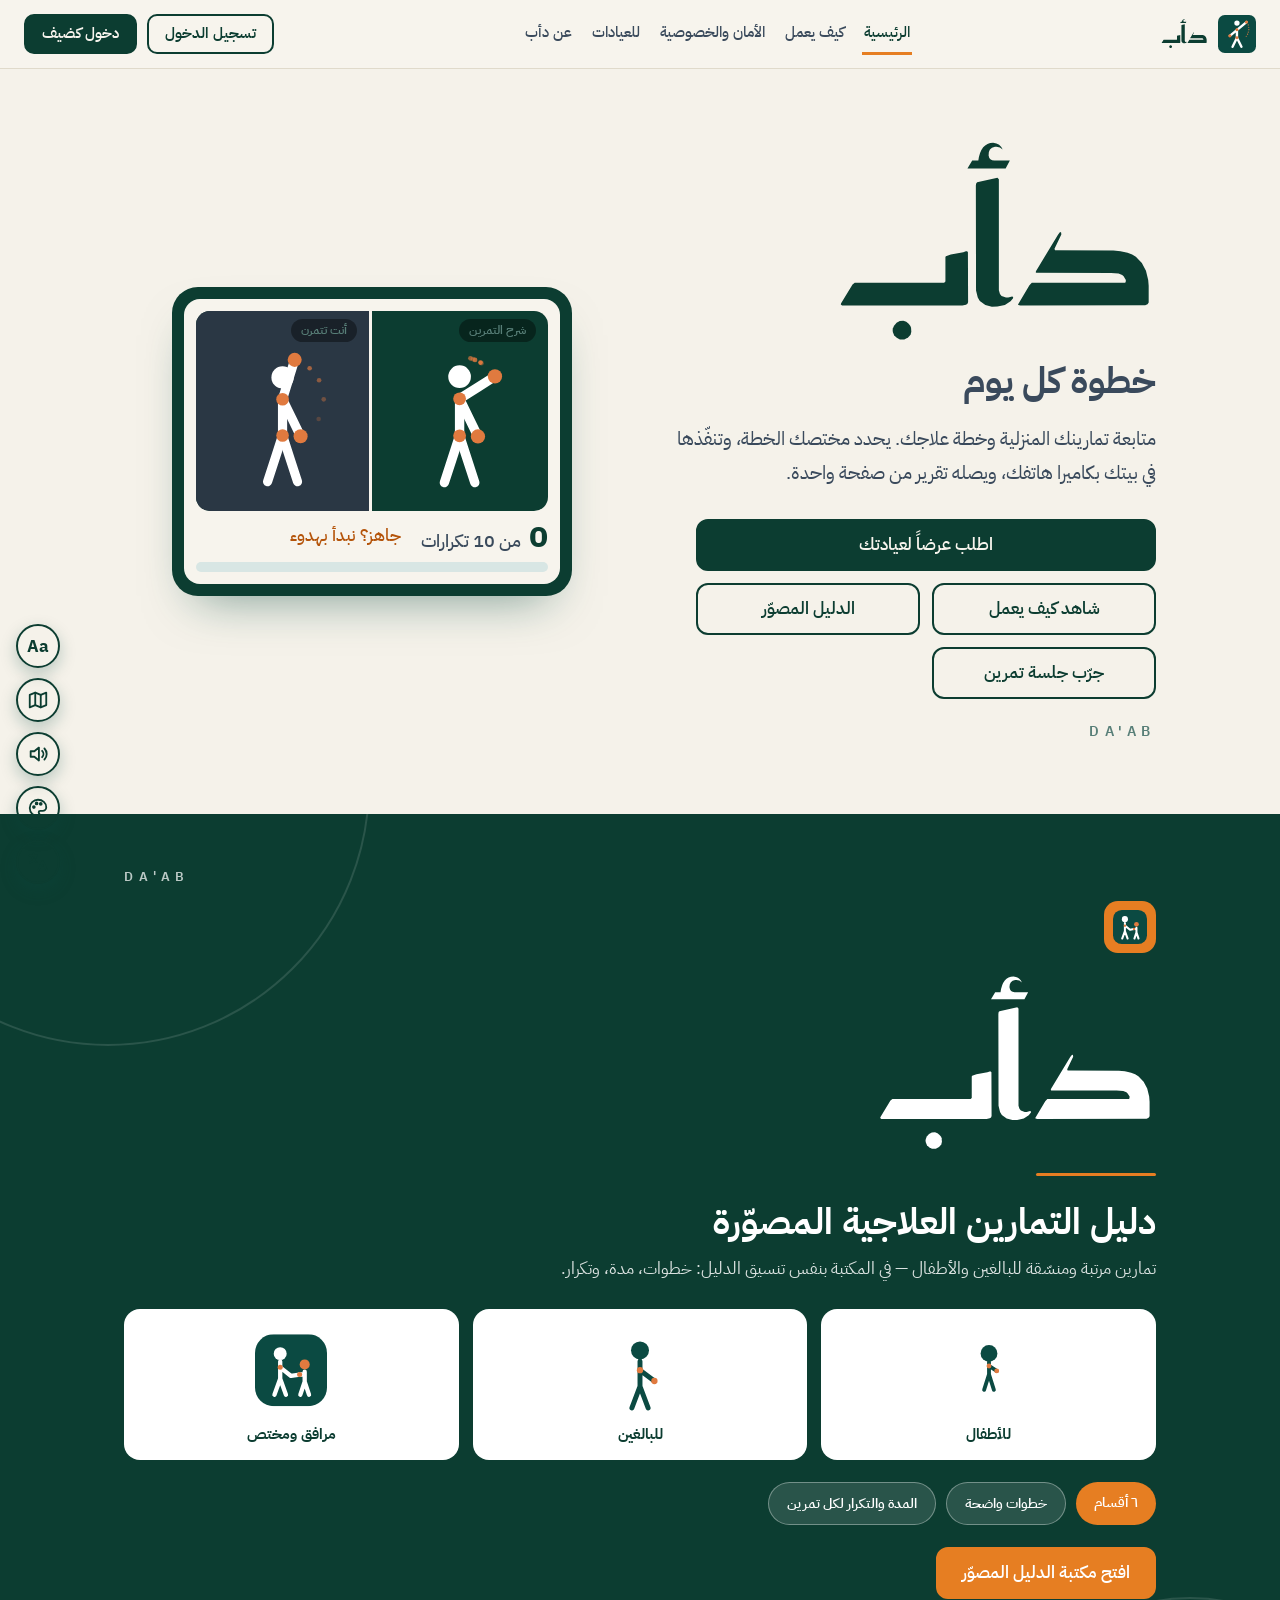
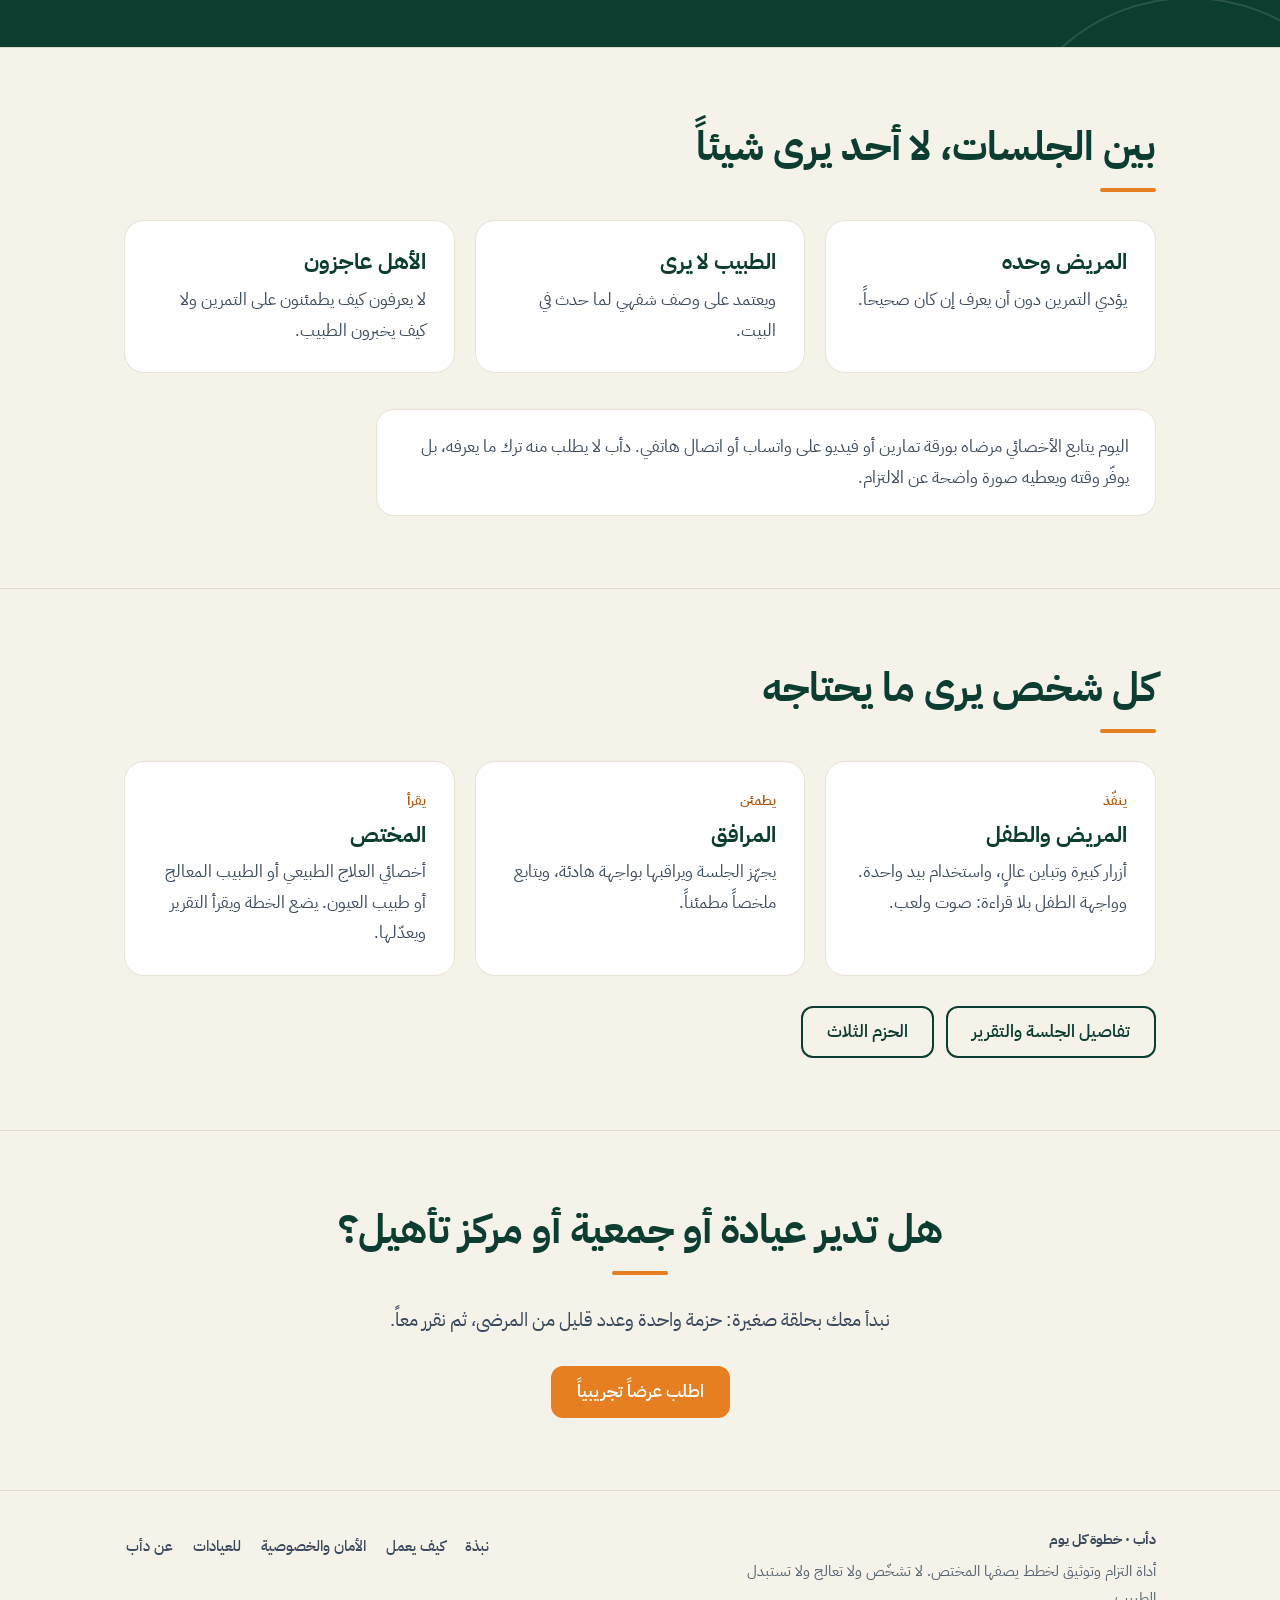
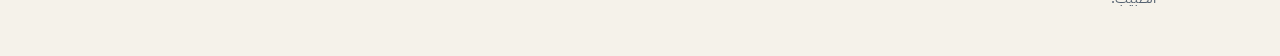
==== commit 3cafdc08: "Show eye guide video for all eye sessions, not only child mode flag. Companion child accounts kept m" ====
--- a/index.html
+++ b/index.html
@@ -1038,6 +1038,7 @@
 function xferPack(obj){return btoa(unescape(encodeURIComponent(JSON.stringify(obj))))}
 function xferUnpack(s){var t=String(s||'').replace(/\s+/g,'');return JSON.parse(decodeURIComponent(escape(atob(t))))}
 function getMode(){return S.mode}
+function childSess(){if(getMode()==='child')return true;if(S.ward&&S.ward.kind==='child')return true;return false}
 function home(m){return m==='child'?'kids':'home'}
 /* ===== جدول الطفل وحدّ الجلسات ===== */
 var DAYS=['الأحد','الاثنين','الثلاثاء','الأربعاء','الخميس','الجمعة','السبت'];
@@ -1674,8 +1675,8 @@
 function setRig(id){var eye=isEyeEx(id),m=eye?'eye':'body';$('eyeChk').hidden=!eye;$('eyeDemo').hidden=!eye;$('eyeAl').hidden=true;
  if(m!==rigMode||eye){rigMode=m;['rig1','rig2'].forEach(function(i){var e=$(i);e._c=null;e._H=null;e._t=0});
   if(eye){mkEye($('rig1'),true);mkEye($('rig2'),false)}else{rig1=mk($('rig1'));rig2=mk($('rig2'))}}
- var gv=$('eyeGuideVid'),kidEye=eye&&getMode()==='child';
- if(gv){if(kidEye){$('rig1').hidden=true;gv.hidden=false;if(gv.getAttribute('data-src')!=='child'){gv.setAttribute('data-src','child');gv.src='eye-exercises-child.mp4'}try{gv.load();var gp=gv.play();if(gp&&gp.catch)gp.catch(function(){})}catch(e){}}else{gv.hidden=true;try{gv.pause()}catch(e2){}$('rig1').hidden=false}}
+ var gv=$('eyeGuideVid'),showVid=eye;
+ if(gv){if(showVid){$('rig1').hidden=true;gv.hidden=false;if(gv.getAttribute('data-src')!=='child'){gv.setAttribute('data-src','child');gv.src='eye-exercises-child.mp4'}try{gv.load();var gp=gv.play();if(gp&&gp.catch)gp.catch(function(){})}catch(e){}}else{gv.hidden=true;try{gv.pause()}catch(e2){}$('rig1').hidden=false}}
  if(eye){eyeC=-1;eyeSc='ok';eyeBad=false;eyeAn='ok';eyeAt=0;chips();$('camNote').textContent='محاكاة تجريبية للصقة والنظارة'}}
 function eyeXY(t,mode){if(mode==='h')return{tx:50+40*Math.sin(t*0.85),ty:58};if(mode==='v')return{tx:50,ty:58+32*Math.sin(t*0.85)};if(mode==='patch'||mode==='fix')return{tx:50+10*Math.sin(t*1.2),ty:58+6*Math.cos(t*1.1)};var dir=Math.floor(t/8)%2?-1:1,ang=-Math.PI/2+dir*2*Math.PI*((t%8)/8);return{tx:50+42*Math.cos(ang),ty:58+42*Math.sin(ang)}}
 function eyeDraw(t){var a=$('rig1')._e,b=$('rig2')._e;if(!b)return;var ex=byId(Q[qi]),m=(ex&&ex.eyeM)||'circ',xy=eyeXY(t,m),tx=xy.tx,ty=xy.ty;
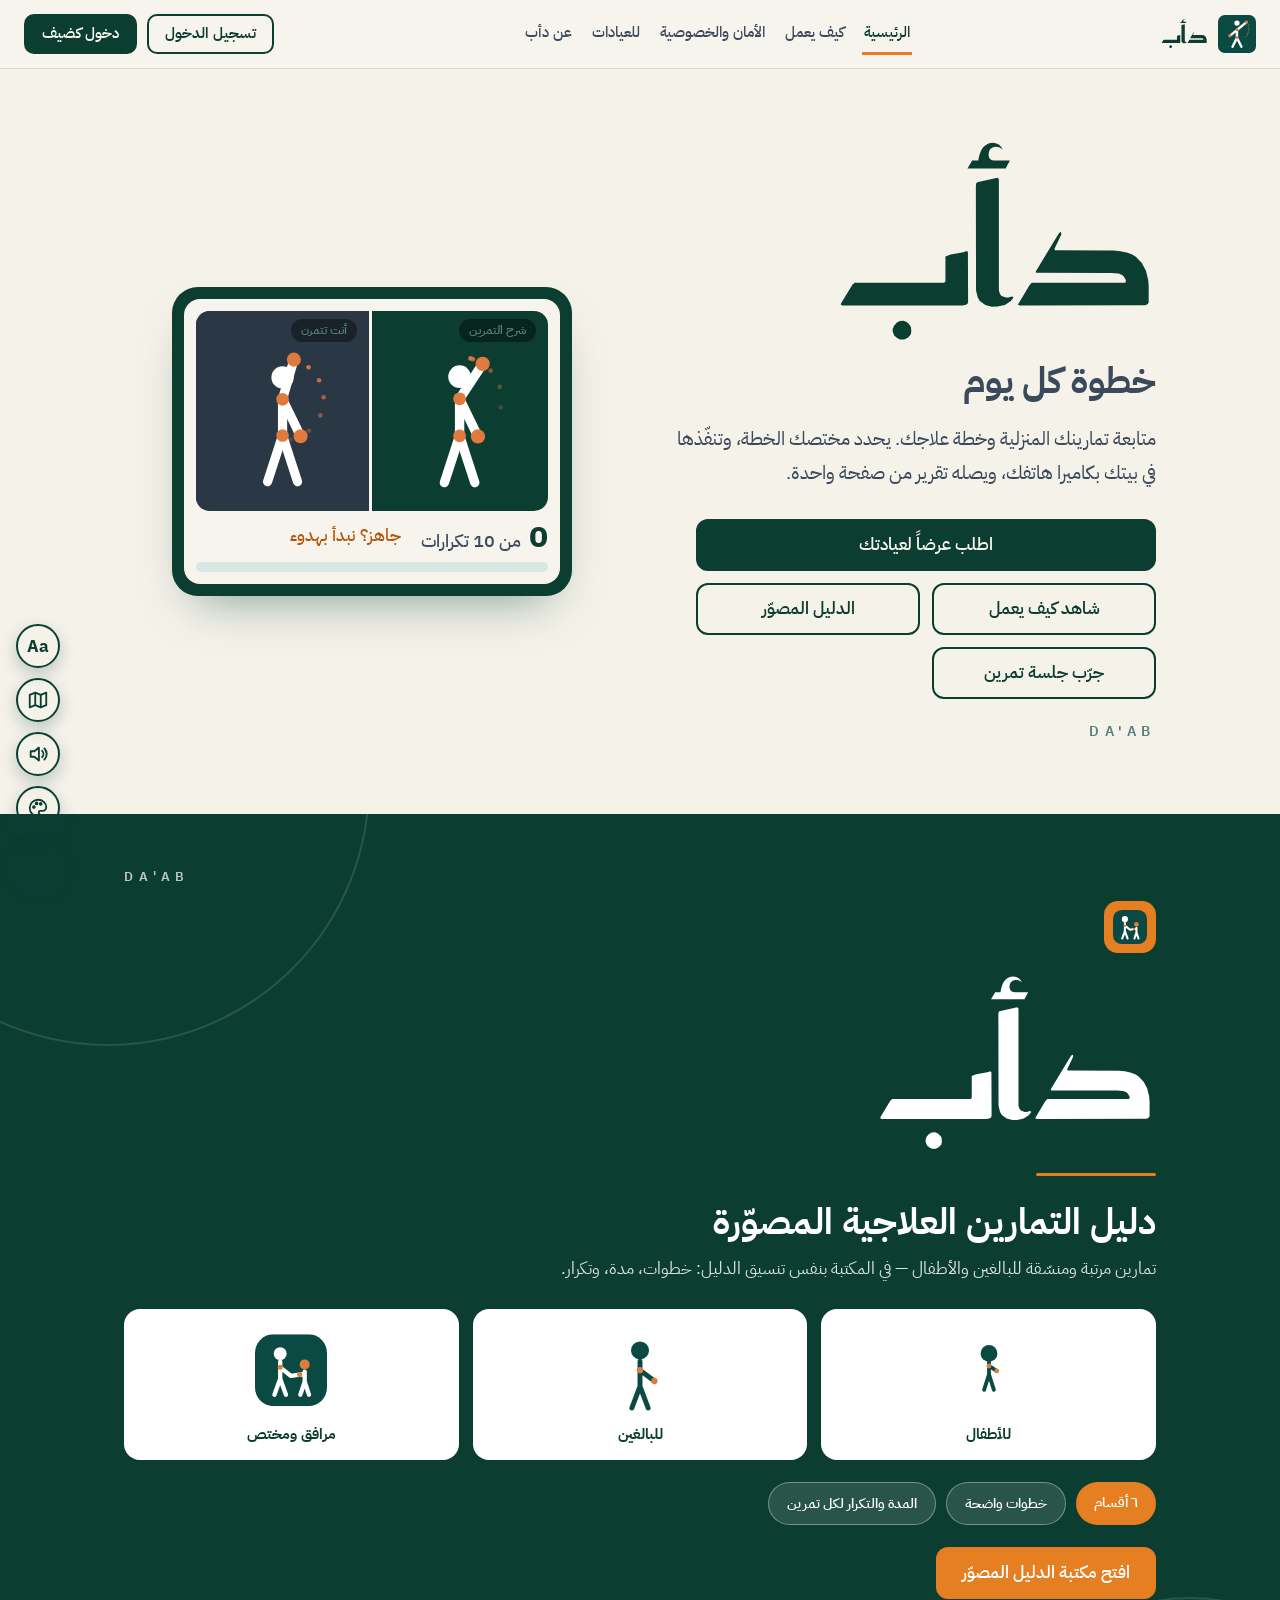
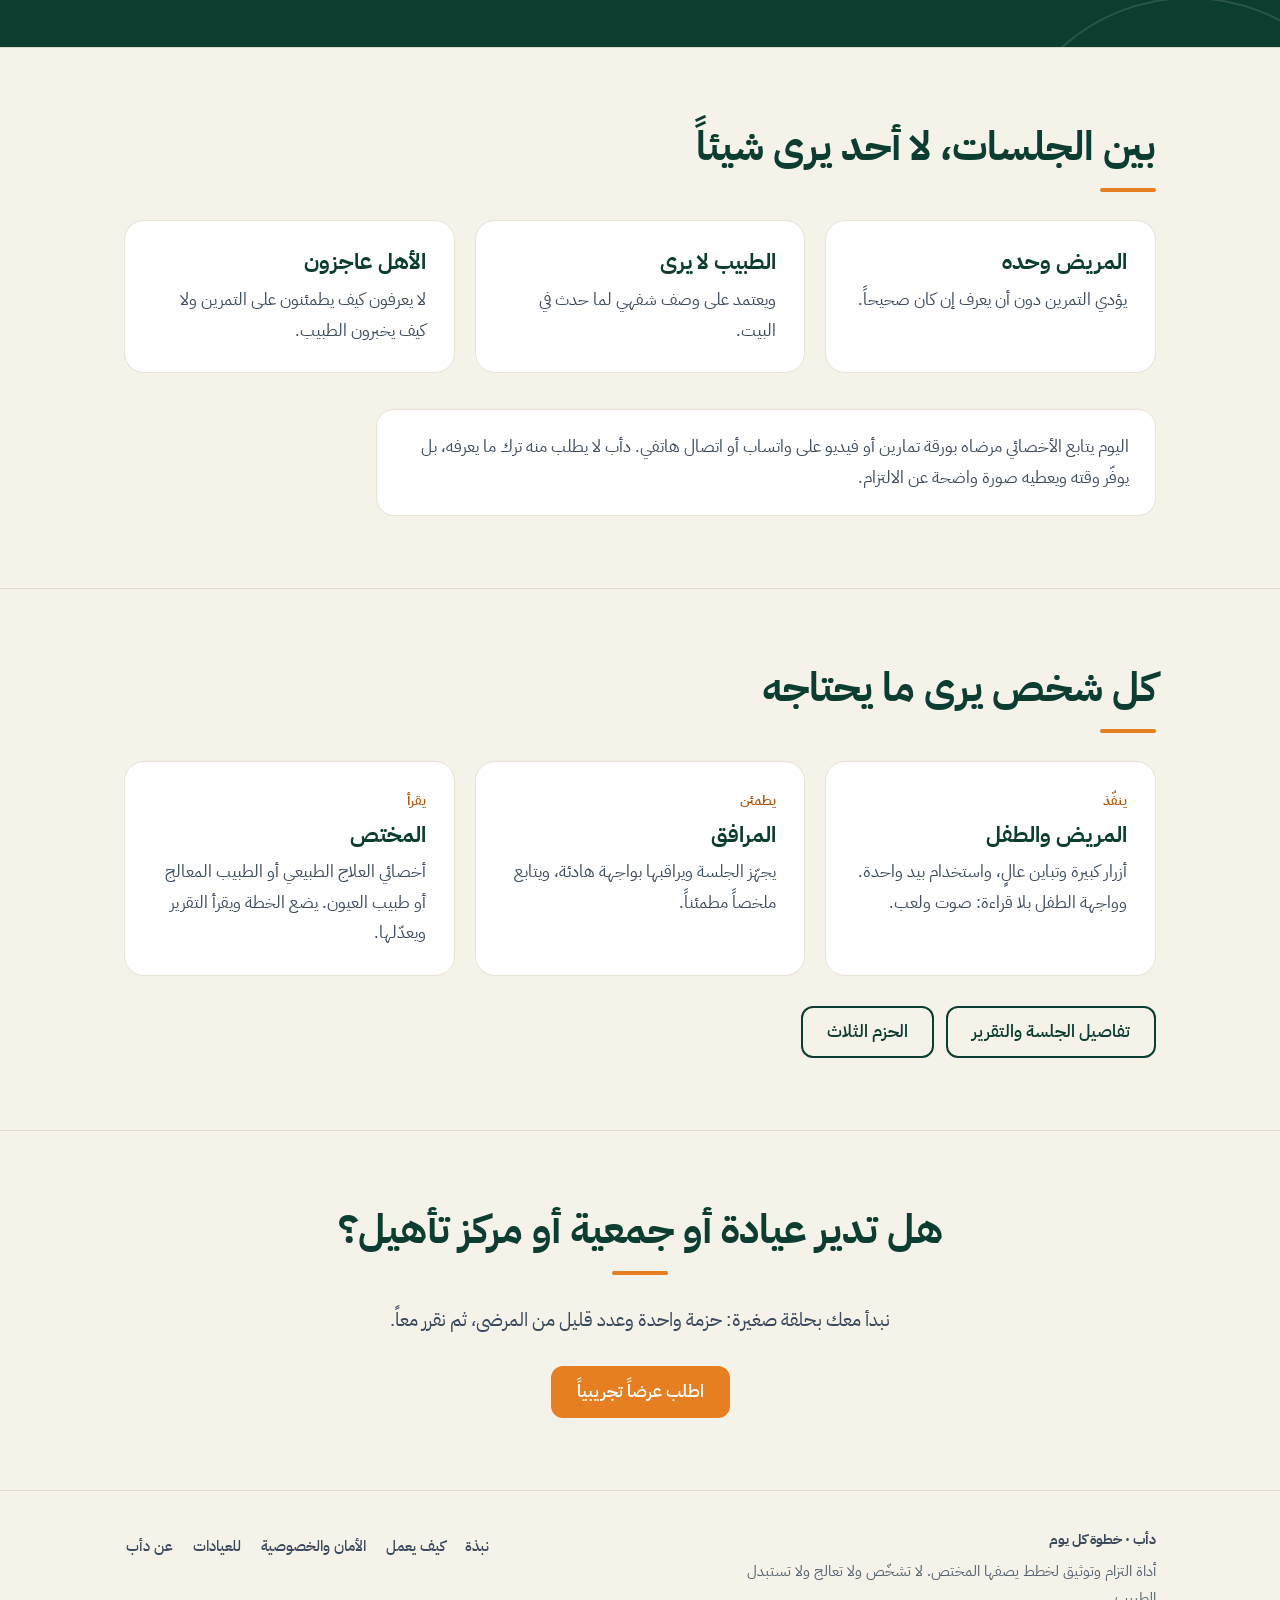
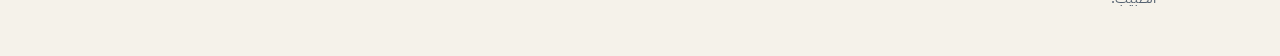
==== commit 9cdbaa1a: "Make eye guide video fill the instruction pane and drop the SVG face there. During eye sessions the " ====
--- a/index.html
+++ b/index.html
@@ -270,7 +270,9 @@
 .pane .pose-canvas{position:absolute;inset:0;width:100%;height:100%;pointer-events:none;object-fit:cover;transform:scaleX(-1);z-index:2}
 .pane video{position:absolute;inset:0;width:100%;height:100%;object-fit:cover;transform:scaleX(-1)}
 .pane svg.rig{width:min(230px,62%);max-height:62%;position:relative;margin-bottom:56px}
-.pane video.eye-guide-vid{position:relative;inset:auto;width:min(100%,320px);max-height:min(62%,320px);height:auto;object-fit:contain;transform:none;margin-bottom:56px;z-index:1;background:#0B4A42}
+.pane video.eye-guide-vid{position:absolute;inset:0;width:100%;height:100%;object-fit:cover;transform:none;z-index:1;margin:0;background:#0B4A42}
+.sess.eye-guide .pane:first-child svg.rig{display:none!important}
+.sess.eye-guide .pane:first-child ol.stp{display:none}
 ol.stp{list-style:none;margin:0;padding:8px 14px;position:absolute;bottom:0;inset-inline:0;background:rgba(5,46,41,.9);font-size:calc(14px*var(--fz));line-height:1.6;z-index:2}
 .stp li{opacity:.6;padding:1px 0}.stp li.on{opacity:1;font-weight:600;color:#F2A273}
 .wsw{display:flex;gap:8px;flex-wrap:wrap;align-items:center}.wsw[hidden]{display:none}.wsw b{margin-inline-end:4px}.wsw .chip{font-size:calc(15px*var(--fz))}
@@ -1673,8 +1675,9 @@
  [].forEach.call($('eyeDemo').querySelectorAll('[data-sc]'),function(b){b.setAttribute('aria-pressed',b.dataset.sc===eyeSc)});
  var al=$('eyeAl');al.hidden=eyeSc==='ok';if(eyeSc!=='ok')al.textContent=eyeMsg(eyeSc)}
 function setRig(id){var eye=isEyeEx(id),m=eye?'eye':'body';$('eyeChk').hidden=!eye;$('eyeDemo').hidden=!eye;$('eyeAl').hidden=true;
+ var sess=$('sRun')&&$('sRun').querySelector('.sess');if(sess)sess.classList.toggle('eye-guide',eye);
  if(m!==rigMode||eye){rigMode=m;['rig1','rig2'].forEach(function(i){var e=$(i);e._c=null;e._H=null;e._t=0});
-  if(eye){mkEye($('rig1'),true);mkEye($('rig2'),false)}else{rig1=mk($('rig1'));rig2=mk($('rig2'))}}
+  if(eye){var r1=$('rig1');r1.innerHTML='';r1.hidden=true;r1._e=null;mkEye($('rig2'),false)}else{rig1=mk($('rig1'));rig2=mk($('rig2'))}}
  var gv=$('eyeGuideVid'),showVid=eye;
  if(gv){if(showVid){$('rig1').hidden=true;gv.hidden=false;if(gv.getAttribute('data-src')!=='child'){gv.setAttribute('data-src','child');gv.src='eye-exercises-child.mp4'}try{gv.load();var gp=gv.play();if(gp&&gp.catch)gp.catch(function(){})}catch(e){}}else{gv.hidden=true;try{gv.pause()}catch(e2){}$('rig1').hidden=false}}
  if(eye){eyeC=-1;eyeSc='ok';eyeBad=false;eyeAn='ok';eyeAt=0;chips();$('camNote').textContent='محاكاة تجريبية للصقة والنظارة'}}
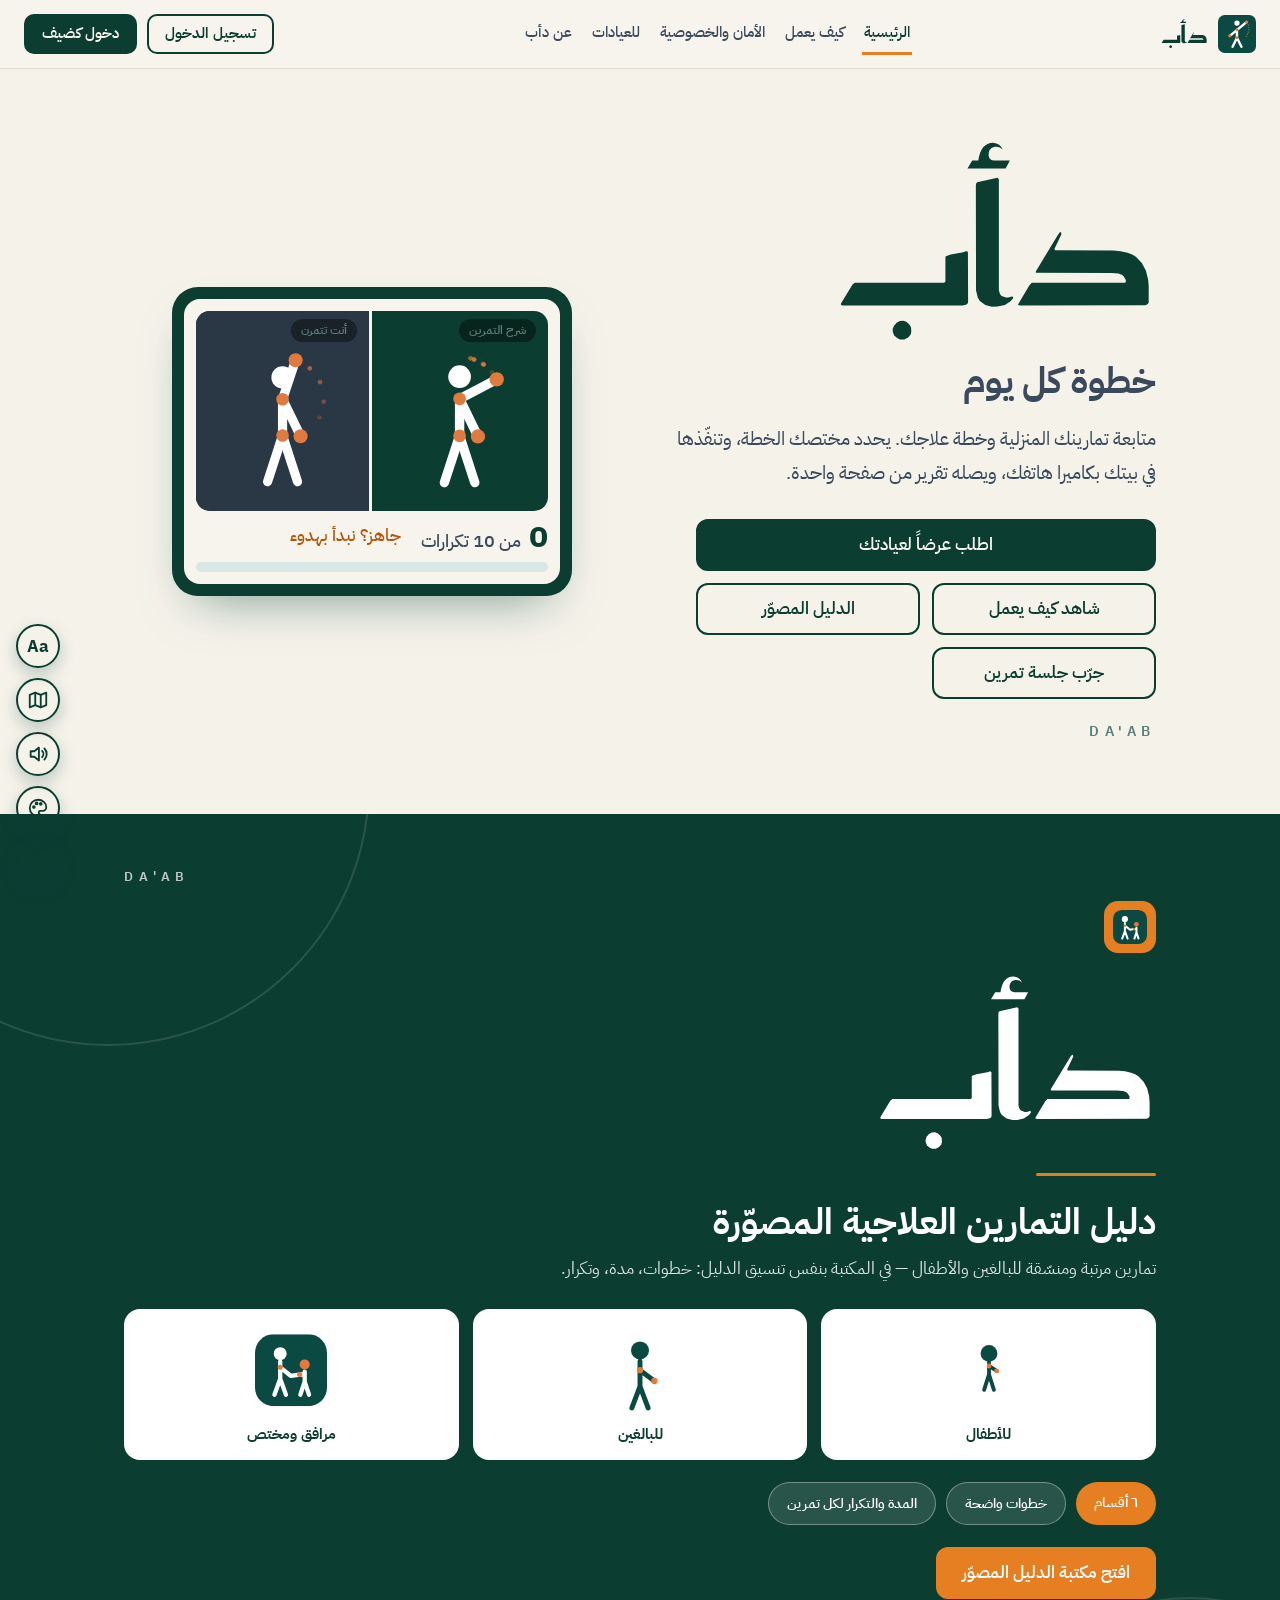
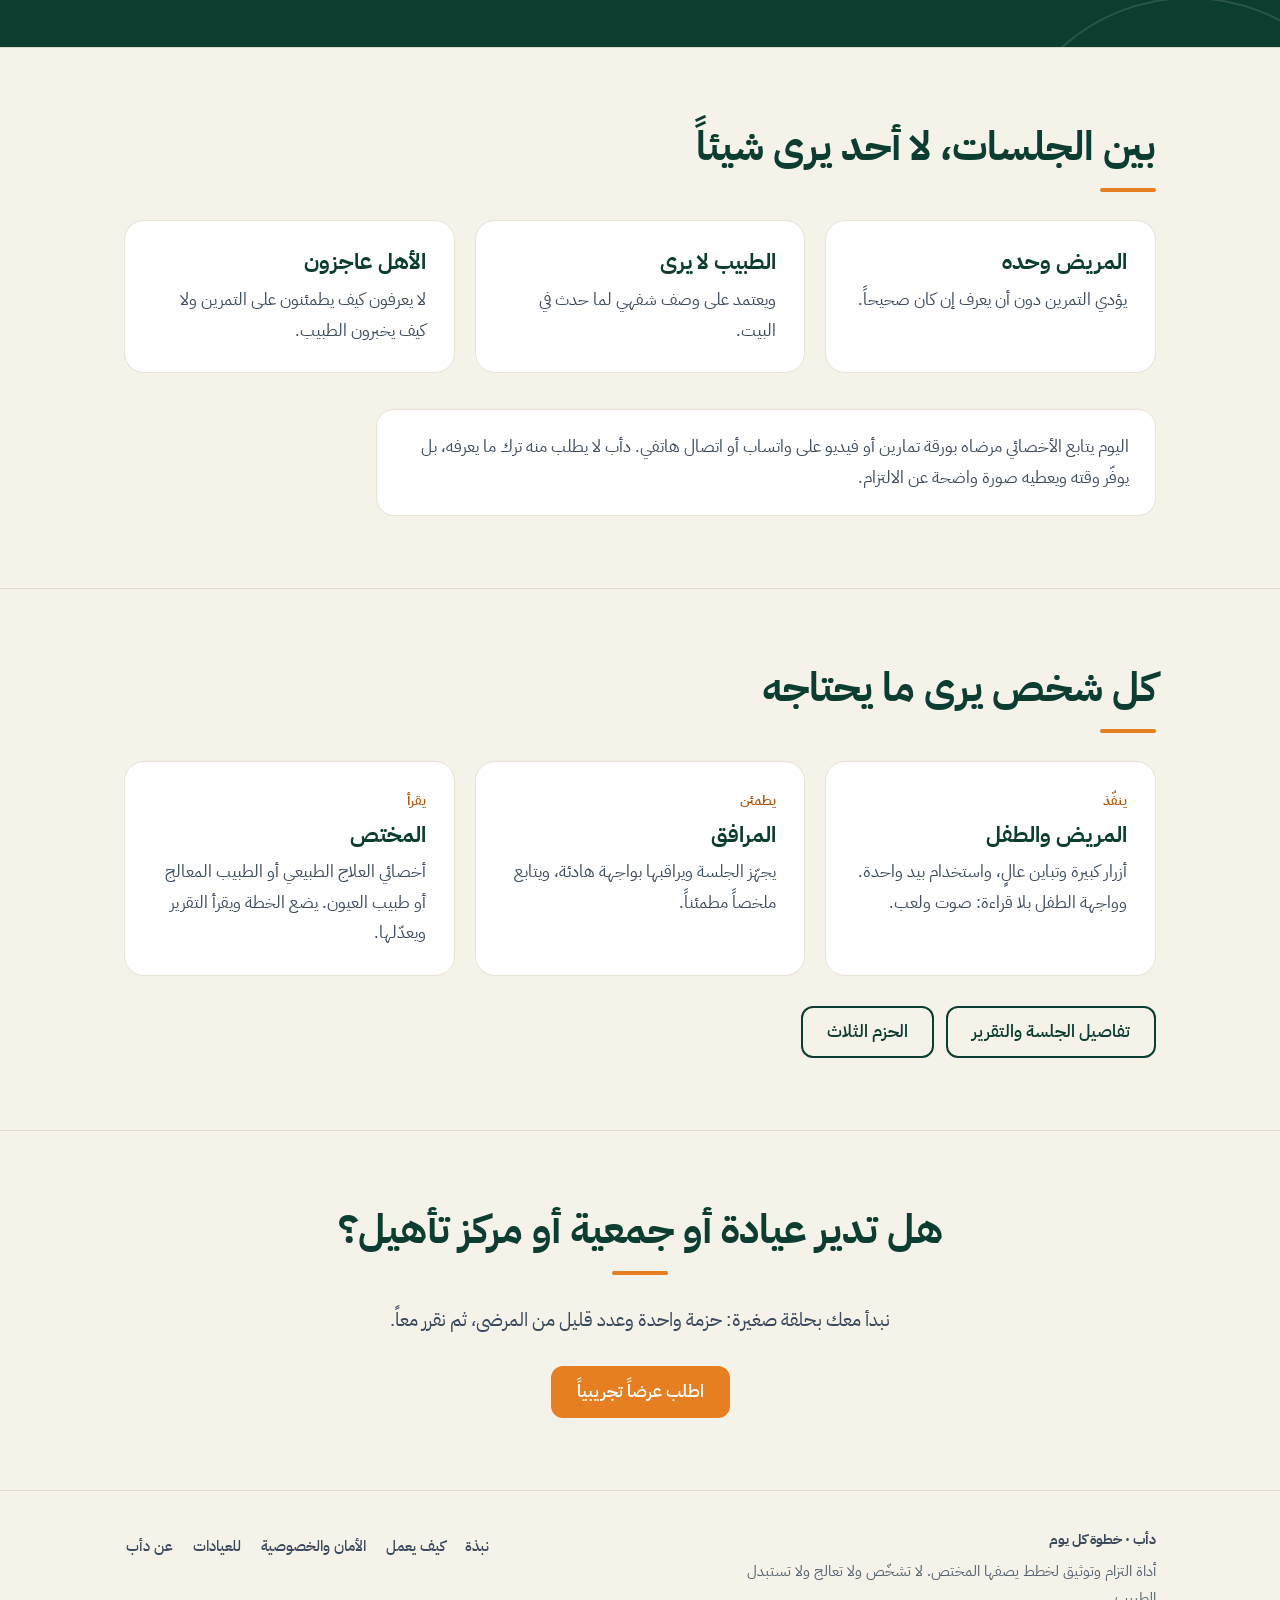
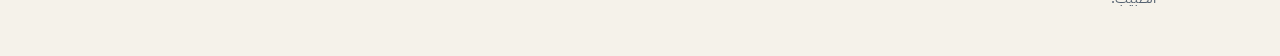
==== commit 158c40c3: "Add adult eye guide video and switch by session role. e10 cycles fix/horizontal/vertical/circular tr" ====
--- a/index.html
+++ b/index.html
@@ -1041,6 +1041,10 @@
 function xferUnpack(s){var t=String(s||'').replace(/\s+/g,'');return JSON.parse(decodeURIComponent(escape(atob(t))))}
 function getMode(){return S.mode}
 function childSess(){if(getMode()==='child')return true;if(S.ward&&S.ward.kind==='child')return true;return false}
+function eyeGuideSrc(){return childSess()?'eye-exercises-child.mp4':'eye-exercises-adult.mp4'}
+function eyeGuideKey(){return childSess()?'child':'adult'}
+var EYE_MODES=['fix','h','v','circ'],EYE_MODE_DUR=18;
+function eyeModeNow(t){return EYE_MODES[Math.floor(t/EYE_MODE_DUR)%EYE_MODES.length]}
 function home(m){return m==='child'?'kids':'home'}
 /* ===== جدول الطفل وحدّ الجلسات ===== */
 var DAYS=['الأحد','الاثنين','الثلاثاء','الأربعاء','الخميس','الجمعة','السبت'];
@@ -1370,7 +1374,7 @@
 {id:'e7',cat:'kid',imp:2,n:'التصفيق فوق الرأس',s:'لعبة يرفع فيها الطفل ذراعيه ويصفق فوق رأسه مع العدّ. تدرّب التنسيق بين الذراعين وحركة الكتفين.',w:['أطفال متلازمة داون وتأخر النمو الحركي','أطفال يحتاجون تحفيزاً على التنسيق','جلسات يقودها المرافق'],t:CAM},
 {id:'e8',cat:'kid',imp:2,n:'المشي في المكان برفع الركبتين',s:'يمشي الطفل في مكانه ويرفع ركبتيه مع إيقاع أو أغنية. يدرّب التنسيق والتحمل بشكل ممتع.',w:['أطفال الإعاقة النمائية','أطفال يحتاجون نشاطاً حركياً منتظماً بإشراف مرافق'],t:CAM},
 {id:'e9',cat:'kid',imp:1,n:'دوائر الذراعين',s:'يرسم الطفل دوائر كبيرة بذراعيه كأنه طاحونة. يحرّك الكتفين ويسخّن الجسم قبل التمارين.',w:['تسخين قبل جلسة التمارين','أطفال لديهم تيبّس خفيف في الكتف، بتقدير المختص'],t:CAM},
-{id:'e10',cat:'eye',eyeM:'circ',imp:3,n:'برنامج تمارين العين الكسولة',s:'تمرين واحد يجمع اللصقة والنظارة والمتابعة (أفقي، عمودي، ودائري) حسب خطة طبيب العيون. يشرح الفيديو الخطوات للأطفال؛ وينبّهك دأب إذا غُطّيت العين الخطأ أو غابت النظارة أو اللصقة (محاكاة). لا يقيس حدة البصر ولا يعالج.',w:['أطفال وبالغون بخطة كسل عين موصوفة (نظارة ولصقة ومتابعة)','الأهل والمرافقون الذين يلتزمون بخطة الطبيب','من يحتاج تذكيراً لطيفاً حين تسقط النظارة أو اللصقة'],t:EYE}];
+{id:'e10',cat:'eye',imp:3,n:'برنامج تمارين العين الكسولة',s:'تمرين واحد يجمع اللصقة والنظارة ومتابعة الحركة (أفقي، عمودي، ودائري) حسب خطة طبيب العيون. فيديو للأطفال أو للبالغين؛ وينبّهك دأب إذا غُطّيت العين الخطأ أو غابت النظارة أو اللصقة (محاكاة). لا يقيس حدة البصر ولا يعالج.',w:['أطفال وبالغون بخطة كسل عين موصوفة (نظارة ولصقة ومتابعة)','الأهل والمرافقون الذين يلتزمون بخطة الطبيب','من يحتاج تذكيراً لطيفاً حين تسقط النظارة أو اللصقة'],t:EYE}];
 
 EX.push({id:'e11',cat:'up',imp:2,n:'الطائر: رفع الذراعين جانباً',s:'ترفع ذراعيك إلى الجانبين حتى مستوى الكتفين كجناحي طائر ثم تنزلهما ببطء. يدرّب الكتفين والتنسيق بين الذراعين ويحسّن وضعية الظهر.',w:['أطفال متلازمة داون أو الشلل الدماغي أو التوحد، بإشراف المرافق','بعد السكتة الدماغية أو إصابة الكتف بحسب تقدير المختص','من يحتاج تحسين تنسيق الذراعين ووضعية الجذع'],t:CAM},
 {id:'e12',cat:'up',imp:2,n:'رفع الذراعين بالتناوب',s:'ترفع ذراعاً ثم الأخرى فوق رأسك بالتناوب وبإيقاع هادئ. يدرّب التنسيق بين الجهتين ويشجّع استخدام الجهة الأضعف.',w:['أطفال الشلل الدماغي أو ضعف جهة واحدة، بحسب المختص','أطفال التوحد والإعاقة الذهنية: تمرين بالتقليد مع المرافق','بعد السكتة الدماغية أو إصابة الحبل الشوكي'],t:CAM},
@@ -1613,7 +1617,7 @@
 e7:['قف وذراعاك إلى جانبك','ارفع ذراعيك عالياً وصفّق فوق رأسك','أنزلهما وكرّر'],
 e8:['قف بثبات ومعك المرافق','ارفع ركبة ثم الأخرى كأنك تمشي في مكانك','تابع بإيقاع هادئ'],
 e9:['قف وذراعاك مفتوحتان','ارسم دوائر كبيرة بذراعيك ببطء','أبطئ ثم توقف'],
-e10:['ضع النظارة الموصوفة وتأكد أنها ثابتة','ضع اللصقة على العين التي حدّدها طبيبك','تابع النقطة بعينك دون تحريك رأسك']},
+e10:['ضع النظارة الموصوفة وتأكد أنها ثابتة','ضع اللصقة على العين التي حدّدها طبيبك','اتبع الفيديو: ثبّت النظرة ثم تتبّع أفقي وعمودي ودائري دون تحريك رأسك']},
 AMPS=[.45,1,1,.8,1,1.8,1,.9],Q=[],qi=0,reps=0,TGT=10,run=false,paused=false,gap=false,stream=null,poseOn=false,sim=true,sessPhase="count",instStep=0,alignOk=0,t0=0,prev=null,act=false,peak=0,quiet=0,lastRep=0,simAmp=1,simCyc=-1,fbI=0,rig1,rig2,raf=0;
 var cv=document.createElement('canvas');cv.width=32;cv.height=24;var cx=cv.getContext('2d',{willReadFrequently:true});
 function mk(s){s.innerHTML='<g stroke="#fff" stroke-width="7.6" stroke-linecap="round" stroke-linejoin="round" fill="none"><line class="tr"/><polyline class="lB"/><polyline class="aB"/><polyline class="lA"/><polyline class="aA"/></g><circle class="hd" r="9.2" fill="#fff"/><g fill="#E07A3F"><circle class="jEa" r="3.4"/><circle class="jEb" r="3.4"/><circle class="jKa" r="3.4"/><circle class="jKb" r="3.4"/><circle class="jSh" r="5.2"/><circle class="jHp" r="5.2"/><circle class="jHa" r="5.8"/><circle class="jHb" r="5.8"/><g class="trl">'+new Array(7).join('<circle r="1.9"/>')+'</g></g>';s._c={};s._H=[];s._t=0;return s}
@@ -1679,10 +1683,10 @@
  if(m!==rigMode||eye){rigMode=m;['rig1','rig2'].forEach(function(i){var e=$(i);e._c=null;e._H=null;e._t=0});
   if(eye){var r1=$('rig1');r1.innerHTML='';r1.hidden=true;r1._e=null;mkEye($('rig2'),false)}else{rig1=mk($('rig1'));rig2=mk($('rig2'))}}
  var gv=$('eyeGuideVid'),showVid=eye;
- if(gv){if(showVid){$('rig1').hidden=true;gv.hidden=false;if(gv.getAttribute('data-src')!=='child'){gv.setAttribute('data-src','child');gv.src='eye-exercises-child.mp4'}try{gv.load();var gp=gv.play();if(gp&&gp.catch)gp.catch(function(){})}catch(e){}}else{gv.hidden=true;try{gv.pause()}catch(e2){}$('rig1').hidden=false}}
+ if(gv){if(showVid){$('rig1').hidden=true;gv.hidden=false;var ek=eyeGuideKey(),es=eyeGuideSrc();if(gv.getAttribute('data-src')!==ek){gv.setAttribute('data-src',ek);gv.src=es}try{gv.load();var gp=gv.play();if(gp&&gp.catch)gp.catch(function(){})}catch(e){}}else{gv.hidden=true;try{gv.pause()}catch(e2){}$('rig1').hidden=false}}
  if(eye){eyeC=-1;eyeSc='ok';eyeBad=false;eyeAn='ok';eyeAt=0;chips();$('camNote').textContent='محاكاة تجريبية للصقة والنظارة'}}
 function eyeXY(t,mode){if(mode==='h')return{tx:50+40*Math.sin(t*0.85),ty:58};if(mode==='v')return{tx:50,ty:58+32*Math.sin(t*0.85)};if(mode==='patch'||mode==='fix')return{tx:50+10*Math.sin(t*1.2),ty:58+6*Math.cos(t*1.1)};var dir=Math.floor(t/8)%2?-1:1,ang=-Math.PI/2+dir*2*Math.PI*((t%8)/8);return{tx:50+42*Math.cos(ang),ty:58+42*Math.sin(ang)}}
-function eyeDraw(t){var a=$('rig1')._e,b=$('rig2')._e;if(!b)return;var ex=byId(Q[qi]),m=(ex&&ex.eyeM)||'circ',xy=eyeXY(t,m),tx=xy.tx,ty=xy.ty;
+function eyeDraw(t){var a=$('rig1')._e,b=$('rig2')._e;if(!b)return;var m=eyeModeNow(t),xy=eyeXY(t,m),tx=xy.tx,ty=xy.ty;
  if(a&&a.tg&&!$('rig1').hidden){a.tg.setAttribute('cx',tx);a.tg.setAttribute('cy',ty)}
  function look(e,fx,mv){var dx=tx-fx,dy=ty-55,d=Math.hypot(dx,dy)||1,k=mv?0:3.2;e.pl.setAttribute('cx',fx+dx/d*k);e.pl.setAttribute('cy',55+dy/d*k)}
  if(a&&a.lx!=null&&!$('rig1').hidden)look(a,a.lx,false);if(b&&b.lx!=null)look(b,b.lx,eyeSc==='mv');
@@ -1703,7 +1707,7 @@
  $('sPlanNote').innerHTML=!ids.length?(getMode()==='child'?'لم يُضف المرافق أي تمرين بعد. اطلب منه إضافة تمارين من المكتبة قبل أن تبدأ.':'لم تُضف أي تمرين بعد. <a href="#library">أضف تمارينك من المكتبة</a> أولاً، ثم تبدأ الجلسة.'):saved?((guest&&!acct)?'من تمارينك المختارة (تُحفظ على هذا المتصفح).':'من جدول اليوم، ومدة الجلسة '+durT(SCH()[new Date().getDay()].dur)+' وتنتهي تلقائياً بعدها. في التطبيق الحقيقي تبدأ بعد اعتماد المختص.'):'لا توجد تمارين محفوظة بعد، فهذه تمارين تجريبية.'+(getMode()==='child'?'':' <a href="#library">أضف تمارينك من المكتبة</a>');$('dHome').setAttribute('href','#'+home(getMode()));var g=gate(),hold=g.why==='hold',schedWarn=(getMode()==='companion'||hasComp())&&!g.ok&&!hold;$('sLimit').hidden=!schedWarn&&!hold;var ne=ids.some(isEyeEx),kid=getMode()==='child';$('eyeSetup').hidden=!ne;if(ne){$('epBtns').hidden=kid;[].forEach.call($('epBtns').children,function(b){b.setAttribute('aria-pressed',b.dataset.lazy===S.lazy)});$('epNote').textContent=S.lazy?'العين الكسولة: '+lzT()+'. اللصقة تُوضع على العين '+gdT()+'.':(kid?'اطلب من مرافقك تحديد العين الكسولة قبل أن تبدأ.':'اختر العين الكسولة لتبدأ.')}$('sStart').hidden=hold||!ids.length||(ne&&!S.lazy);if(hold){$('sLimitT').textContent='أُوقفت الجلسات مؤقتاً';$('sLimitMsg').textContent=pmsg(g)}else if(schedWarn){$('sLimitT').textContent='تنبيه الجدول';$('sLimitMsg').textContent=pmsg(g)+' يمكنك البدء الآن من تمارينك المحفوظة.'}$('sExtra').hidden=hasComp()||hold||!schedWarn;$('sClr').hidden=!hold||!canClr()}
 
 function needsManualAlign(id){return isEyeEx(id)||!poseOn||sim}
-function eyeUiCount(on){var bar=$('sPhaseBar'),btn=$('sPhaseNext'),hint=$('sPhaseHint');if(!bar||!btn)return;if(on){bar.hidden=false;btn.hidden=false;btn.textContent='أنهيت متابعة الدائرة';if(hint)hint.textContent='تابع النقطة بعينك ثم اضغط الزر بعد كل دورة'}else if(!isEyeEx(Q[qi])||sessPhase!=='instr'){if(sessPhase!=='instr'&&sessPhase!=='align')return}}
+function eyeUiCount(on){var bar=$('sPhaseBar'),btn=$('sPhaseNext'),hint=$('sPhaseHint');if(!bar||!btn)return;if(on){bar.hidden=false;btn.hidden=false;btn.textContent='أنهيت هذه الجولة';if(hint)hint.textContent='اتبع الفيديو (أفقي، عمودي، دائري) ثم اضغط الزر بعد كل جولة كاملة'}else if(!isEyeEx(Q[qi])||sessPhase!=='instr'){if(sessPhase!=='instr'&&sessPhase!=='align')return}}
 function alignPrompt(id){if(isEyeEx(id))return{fb:"تأكّد من النظارة واللصقة — ثم «جاهز للجولة»",hint:"جهّز النظارة واللصقة",sp:"تأكّد من النظارة واللصقة ثم ابدأ"};id=poseRefId(id);if(id==="e3"||id==="e4")return{fb:"أظهر الساق والقدم في الكاميرا — انتظر ✓",hint:"عدّل وضع الساق",sp:"أظهر ساقك للكاميرا"};if(id==="e2")return{fb:"أظهر الذراع والكوع — انتظر ✓",hint:"عدّل وضع الذراع",sp:"أظهر ذراعك للكاميرا"};if(id==="e5"||id==="e6"||id==="e8")return{fb:"أظهر جسمك كاملًا — انتظر ✓",hint:"اقترب حتى يظهر الجسم كاملًا",sp:"أظهر جسمك كاملًا أمام الكاميرا"};return{fb:"أظهر جسمك أو ذراعيك — انتظر ✓",hint:"عدّل وضعك أمام الكاميرا",sp:"عدّل وضعك أمام الكاميرا"}}
 function poseFeedback(r){var f=$("fb");if(!f||gap||needsManualAlign(Q[qi]))return;if(sessPhase==="instr"||sessPhase==="ready")return;if(sessPhase==="count"){f.textContent=r.text;f.className="fb "+(r.level==="good"?"ok":"warn");if(childSafeOn()&&(r.level==="good"||r.alignReady))safeTouch();sayMsg(r.text,false,5000);return}if(sessPhase==="align"){if(r.alignReady){safeTouch();alignOk++;f.textContent="✓ الوضع جيد — جاري التحضير...";f.className="fb ok";if(alignOk>=10)beginCountdown();else if(alignOk===1)sayMsg(f.textContent,true)}else{alignOk=0;f.textContent=r.text;f.className="fb "+(r.level==="bad"?"warn":"warn");sayMsg(r.text,false,4000)}}}
 function paintInstStep(){var id=Q[qi],steps=stepsOf(id),li=$("sSteps").children;[].forEach.call(li,function(e,i){e.className=i===instStep?"on":""});var tx=steps[instStep]||"";$("fb").textContent=(instStep+1)+" / "+steps.length+" — "+tx;$("fb").className="fb";$("sPhaseHint").textContent="اقرأ الخطوة ثم «التالي»";$("sPhaseNext").textContent=instStep>=steps.length-1?"ضبط الوضعية":"الخطوة التالية";$("sPhaseBar").hidden=false;$("sPhaseNext").hidden=false;speakAloud('الخطوة '+(instStep+1)+' من '+steps.length+'. '+tx)}
@@ -1711,7 +1715,7 @@
 function beginCountdown(){if(sessPhase!=="align")return;sessPhase="ready";alignOk=0;var n=3;function tick(){var msg=n>0?"الجولة تبدأ بعد "+n+"...":"ابدئي!";$("fb").textContent=msg;$("fb").className="fb ok";speakAloud(msg);if(n>0){n--;setTimeout(tick,900)}else{sessPhase="count";if(!isEyeEx(Q[qi])&&window.DaabPose&&DaabPose.setCounting)DaabPose.setCounting(true);if(!isEyeEx(Q[qi])){$("sPhaseBar").hidden=true;$("sPhaseNext").hidden=false}else{eyeUiCount(true)}t0=performance.now();safeReset();if(isEyeEx(Q[qi])){$("fb").textContent="تابع النقطة بعينك الكسولة";eyeC=-1;eyeAn="ok";eyeLastRep=0;speakAloud($("fb").textContent)}}}tick()}
 function startExercisePhases(id){sessPhase="instr";instStep=0;alignOk=0;eyeC=-1;if(window.DaabPose&&DaabPose.setCounting)DaabPose.setCounting(false);paintInstStep()}
 
-function loadEx(){var id=Q[qi];setRig(id);tgt=isEyeEx(id)?6:TGT;reps=0;
+function loadEx(){var id=Q[qi];setRig(id);tgt=isEyeEx(id)?4:TGT;reps=0;
  var poseOpts={onFeedback:function(r){poseFeedback(r)},onRep:function(pk,ok){if(sessPhase==='count'&&ok!==false)rep(pk)},onReject:function(txt){if(sessPhase!=='count')return;var f=$('fb');if(!f||gap)return;badN++;var bn=$('sBadN');bn.hidden=false;bn.textContent='حركات لم تُحسب: '+badN;f.textContent=txt;f.className='fb warn';if(!window._rejT||Date.now()-window._rejT>4000){window._rejT=Date.now();speak(txt)}}};
  if(poseOn&&window.DaabPose&&stream&&!isEyeEx(id)){DaabPose.stop();if(DaabPose.resetRep)DaabPose.resetRep();DaabPose.start($('cam'),$('camPose'),poseRefId(id),poseOpts)}
  act=false;quiet=0;peak=0;prev=null;lastRep=0;simCyc=-1;badN=0;badK='';$('sBadN').hidden=true;var _ex=byId(id);$('sName').textContent=_ex.n+(_ex.dn?' · متلازمة داون':'')+(_ex.rx?' · بعد الجراحة':'')+(_ex.cat==='eye'?' · العين الكسولة':'');$('sOf').textContent='تمرين '+(qi+1)+' من '+Q.length;$('sReps').textContent=0;$('sBar').style.width='0';$('sT').textContent=tgt;
@@ -1949,7 +1953,7 @@
 </script>
 <script>
 (function(){
-var D={"دأب": "Da’ab", "الصفحات": "Pages", "الطفل": "Child", "الرئيسية": "Home", "لوحتي": "My dashboard", "ابدأ التمرين": "Start exercise", "مكتبة التمارين": "Exercise library", "كيف يعمل": "How it works", "الأمان والخصوصية": "Safety & privacy", "للعيادات": "For clinics", "عن دأب": "About Da’ab", "بيتي": "My home", "تمرين": "Exercise", "نجومي": "My stars", "تسجيل الدخول": "Log in", "دخول كضيف": "Continue as guest", "الدخول — دأب": "Sign in — Da'ab","الأمان والخصوصية وأمان الطفل — دأب": "Safety, privacy & child mode — Da'ab","جرّب الموقع فوراً دون حساب. لا نحفظ أي بيانات: قائمة تمارينك ونجومك تختفي عند إغلاق الصفحة.": "Try the site right away with no account. We save nothing: your exercise list and stars disappear when you close the page.","اختره الآن عند إنشاء الحساب — أنت وحدك من يعرفه. يقفل واجهة الطفل، وإنهاء الجلسة، والخروج من وضع الطفل.": "Choose it when you create the account—only you should know it. It locks child mode, ending sessions, and leaving child mode.","بريدك الإلكتروني (تصلك عليه التنبيهات)": "Your email (for alerts)","الطفل لا ينشئ حساباً بنفسه: يسجّله مرافقه البالغ، ويدخل واجهته من حسابك، وتقفلها برمز تختاره الآن ولا يعرفه.": "A child does not create their own account: an adult companion registers them, they use your account, and you lock it with a PIN only you know.","اختر رمز مرافق من 4 أرقام — أنت وحدك من يعرفه. يُستخدم لقفل واجهة الطفل وإنهاء الجلسة والخروج من وضع الطفل.": "Choose a 4-digit companion PIN—only you should know it. It locks child mode, ends sessions, and exits child mode.","5 إلى 10 ثوانٍ: يتوقف التمرين تلقائياً بصوت لطيف: «أين ذهبت؟ نكمل معاً».": "5–10 seconds: exercise pauses automatically with a gentle voice: “Where did you go? Let’s continue together.”","30 إلى 60 ثانية: تنبيه للمرافق: صوت عالٍ وإشارة بصرية على الجهاز نفسه.": "30–60 seconds: alert for the companion—loud sound and visual signal on the same device.","عدة دقائق: تنتهي الجلسة وتُسجَّل «غير مكتملة» مع السبب.": "Several minutes: the session ends and is logged “incomplete” with the reason.","قفل برمز المرافق. الخروج من وضع الطفل أو إنهاء الجلسة يحتاج رمزاً لا يعرفه إلا المسؤول.": "Companion PIN lock. Leaving child mode or ending a session requires a PIN only the caregiver knows.","لا نحبس الطفل. زر كبير «أحتاج مساعدة» يوقف الجلسة وينبّه المرافق فوراً دون رمز.": "We do not trap the child. A large “I need help” button stops the session and alerts the companion immediately—no PIN.","التوقف ليس فشلاً. رسائل لطيفة وعودة هادئة، بلا عقاب ولا شاشات حزينة.": "Stopping is not failure. Kind messages and calm return—no punishment or sad screens.","حدّ لعدد الجلسات. يضع المرافق أو المختص جدولاً بأيام التمرين وعدد الجلسات في اليوم وفاصل بينها. وعند الوصول للحد يرى الطفل «وقت الراحة» ولا يكرّر التمرين أكثر من اللازم.": "Session limits. The companion or clinician sets days, sessions per day, and gaps. When the limit is reached the child sees “rest time” and cannot repeat beyond what is planned.","فائدة للطبيب. يظهر في التقرير مثلاً: «6 من 7 جلسات اكتملت، وتوقفت واحدة بعد 3 دقائق».": "Useful for clinicians. The report might show: “6 of 7 sessions completed; one stopped after 3 minutes.”","اختر رمز مرافق من 4 أرقام عند إنشاء الحساب. لا تخبر به الطفل.": "Choose a 4-digit companion PIN when creating the account. Do not tell the child.","لا يوجد حساب بهذا البريد على هذا الجهاز (جوال/لابتوب/آيباد). من الجهاز القديم: حسابي → إنشاء رمز النقل، ثم الصق الرمز في «استيراد الحساب» أسفل هذه الصفحة، أو أنشئ حساباً جديداً إن لم يكن لديك حساب بعد.": "No account with this email on this device. On the old device: My account → Create transfer code, then paste it in Import account below—or create a new account if you do not have one yet.","كلمة المرور غير صحيحة. تأكد من الكتابة من جديد (بدون مسافات زائدة في البداية أو النهاية).": "Incorrect password. Type it again (no extra spaces at the start or end).","ألصق رمز النقل وأدخل كلمة المرور.": "Paste the transfer code and enter the password.","هذا المتصفح لا يدعم استيراد الحساب (جرّب Chrome أو Safari حديثاً).": "This browser cannot import accounts (try recent Chrome or Safari).","كلمة المرور لا تطابق الحساب داخل الرمز.": "Password does not match the account in the code.","تم. ادخل الآن بالبريد وكلمة المرور على هذا الجهاز (جوال، لابتوب، أو آيباد).": "Done. Sign in with email and password on this device (phone, laptop, or iPad).","الرمز غير صالح. انسخه كاملاً من «حسابي» على الجهاز الآخر.": "Invalid code. Copy it fully from My account on the other device.", "حسابي": "My account", "خطوة كل يوم": "A step every day", "متابعة تمارينك المنزلية وخطة علاجك. يحدد مختصك الخطة، وتنفّذها في بيتك بكاميرا هاتفك، ويصله تقرير من صفحة واحدة.": "Follow your home exercises and treatment plan. Your specialist sets the plan, you carry it out at home using your phone camera, and a one-page report reaches them.", "اطلب عرضاً لعيادتك": "Request a demo for your clinic", "شاهد كيف يعمل": "See how it works", "جرّب جلسة تمرين": "Try an exercise session", "مثال على جلسة تمرين": "Example exercise session", "شرح التمرين": "Exercise guide", "أنت تتمرن": "You’re exercising", "من 10 تكرارات": "of 10 reps", "جاهز؟ نبدأ بهدوء": "Ready? Let’s start gently", "أحسنت، استمر": "Well done, keep going", "ارفع ذراعك قليلاً أكثر": "Raise your arm a little higher", "ممتاز، أنت في المسار": "Excellent, you’re on track", "نصف الطريق، أحسنت": "Halfway there, well done", "أكملت التمرين اليوم": "You completed today’s exercise", "بين الجلسات، لا أحد يرى شيئاً": "Between sessions, no one sees anything", "المريض وحده": "The patient is alone", "يؤدي التمرين دون أن يعرف إن كان صحيحاً.": "They do the exercise without knowing if it’s correct.", "الطبيب لا يرى": "The doctor can’t see", "ويعتمد على وصف شفهي لما حدث في البيت.": "and relies on a verbal description of what happened at home.", "الأهل عاجزون": "Family members feel helpless", "لا يعرفون كيف يطمئنون على التمرين ولا كيف يخبرون الطبيب.": "They don’t know how to check the exercise went well, or how to tell the doctor.", "اليوم يتابع الأخصائي مرضاه بورقة تمارين أو فيديو على واتساب أو اتصال هاتفي. دأب لا يطلب منه ترك ما يعرفه، بل يوفّر وقته ويعطيه صورة واضحة عن الالتزام.": "Today, specialists follow up with patients through an exercise sheet, a WhatsApp video, or a phone call. Da’ab doesn’t ask them to drop what they know; it saves their time and gives them a clear picture of adherence.", "كل شخص يرى ما يحتاجه": "Everyone sees what they need", "ينفّذ": "Performs", "المريض والطفل": "Patient and child", "أزرار كبيرة وتباين عالٍ، واستخدام بيد واحدة. وواجهة الطفل بلا قراءة: صوت ولعب.": "Large buttons, high contrast, one-handed use. The child’s interface needs no reading: sound and play.", "يطمئن": "Reassured", "المرافق": "Companion", "يجهّز الجلسة ويراقبها بواجهة هادئة، ويتابع ملخصاً مطمئناً.": "Prepares and watches the session through a calm interface, and follows a reassuring summary.", "يقرأ": "Reads", "المختص": "Specialist", "أخصائي العلاج الطبيعي أو الطبيب المعالج أو طبيب العيون. يضع الخطة ويقرأ التقرير ويعدّلها.": "A physiotherapist, treating doctor, or eye doctor. Sets the plan, reads the report, and adjusts the plan.", "تفاصيل الجلسة والتقرير": "Session and report details", "الحزم الثلاث": "The three packages", "هل تدير عيادة أو جمعية أو مركز تأهيل؟": "Do you run a clinic, association, or rehabilitation center?", "نبدأ معك بحلقة صغيرة: حزمة واحدة وعدد قليل من المرضى، ثم نقرر معاً.": "We start with a small pilot: one package and a few patients, then decide together.", "اطلب عرضاً تجريبياً": "Request a trial demo", "الخط وحجم النص": "Font and text size", "جولة تعريفية في الموقع": "Site tour", "الصوت": "Sound", "تشغيل الصوت أو إيقافه": "Turn sound on or off", "ألوان الموقع": "Site colors", "اختر الألوان التي تريح عينك، وتتغير الصفحة فوراً.": "Pick the colors that are easy on your eyes; the page changes instantly.", "ألوان دأب الحالية": "Current Da’ab colors", "هوية دأب الجديدة (فاتح)": "New Da’ab identity (light)", "هوية دأب الجديدة (داكن)": "New Da’ab identity (dark)", "كحلي وموف (فاتح)": "Navy & mauve (light)", "كحلي وموف (داكن)": "Navy & mauve (dark)", "خوخي وطيني (فاتح)": "Peach & clay (light)", "خوخي وطيني (داكن)": "Peach & clay (dark)", "أزرق سماوي (فاتح)": "Sky blue (light)", "أزرق سماوي (داكن)": "Sky blue (dark)", "إعدادات القراءة": "Reading settings", "حجم النص": "Text size", "أ−": "A−", "أ+": "A+", "نوع الخط": "Font type", "الخط الافتراضي": "Default font", "خط واضح (تجوال)": "Clear font (Tajawal)", "خط نسخ تقليدي": "Traditional Naskh font", "خط الجهاز": "Device font", "إعادة الضبط": "Reset", "إغلاق": "Close", "خيارات الألوان": "Color options", "تصغير النص": "Decrease text size", "تكبير النص": "Increase text size", "كيف يعمل والحزم": "How it works & packages", "الأمان والخصوصية وأمان الطفل": "Safety, privacy & child safety", "للعيادات والتواصل": "For clinics & contact", "الدخول": "Log in", "اختر وضعك": "Choose your mode", "حدد الحالة": "Select condition", "لوحة المرافق": "Companion dashboard", "وقت الراحة": "Rest time", "خطتي اليوم": "Today’s plan", "جلسة التمرين": "Exercise session", "مرافق": "Companion", "مرحباً،": "Hello,", "حساب ضيف": "Guest account", "في وضع الضيف لا تُحفظ بياناتك": "In guest mode your data isn’t saved", "حساب مرافق": "Companion account", "حساب مريض بالغ": "Adult patient account", "حساب مسجّل": "Registered account", "لم يُختر بعد": "Not chosen yet", "واجهة الطفل: ألعاب ونجوم وتمارين ممتعة.": "Child interface: games, stars, and fun exercises.", "خطته وتمارين اليوم وتقريره.": "Their plan, today’s exercises, and their report.", "تُحفظ قائمة تمارينك ونجومك وآخر وضع اخترته في هذا المتصفح.": "Your exercise list, stars, and last chosen mode are saved in this browser.", "أنت ضيف: لا نحفظ أي بيانات، وتختفي قائمتك ونجومك عند إغلاق الصفحة.": "You’re a guest: we don’t save any data, and your list and stars disappear when you close the page.", "إنهاء وضع الضيف": "End guest mode", "الأحد": "Sunday", "الاثنين": "Monday", "الثلاثاء": "Tuesday", "الأربعاء": "Wednesday", "الخميس": "Thursday", "الجمعة": "Friday", "السبت": "Saturday", "بطل": "Champion", "المرافق (أنت": "Companion (you", "تمرين واحد": "One exercise", "تمرينان": "Two exercises", "تمارين": "exercises", "تمريناً": "exercises", "لم تُختر تمارين بعد": "No exercises chosen yet", "اختر من مكتبة التمارين ما يناسب": "Choose from the exercise library what suits", "ليبدأ به.": "to start with.", "ابدأ تمارين": "Start exercises for", "ابدأ تمارين الطفل": "Start the child’s exercises", "تعديل التمارين من المكتبة": "Edit exercises from the library", "هذا الجهاز (وضع الضيف": "This device (guest mode", "افتح واجهة": "Open the interface of", "من ترافقه": "Who you accompany", "ساعة": "hour", "ساعتين": "2 hours", "ساعات": "hours", "دقيقة": "minute", "دقيقتين": "2 minutes", "دقائق": "minutes", "غداً": "Tomorrow", "يوم": "Day", "القادم": "next", "الساعة": "at", "حين يضع المرافق جدولاً": "Once the companion sets a schedule", "أُوقفت الجلسات مؤقتاً بسبب ألم أو أعراض أُبلغ عنها. تواصل مع المختص قبل الاستئناف.": "Sessions are paused because of reported pain or symptoms. Contact the specialist before resuming.", "لم ينقضِ الفاصل بين الجلستين بعد، وتبقّى": "The gap between the two sessions hasn’t passed yet, and there remains", "لم تُحدَّد أيام التمارين بعد. اختر الأيام والتمارين من «جدول الجلسات».": "Exercise days aren’t set yet. Choose the days and exercises from “Session schedule.”", "اكتملت جلسات اليوم. الجلسة التالية": "Today’s sessions are complete. The next session", "اليوم ليس من أيام الجلسات. الجلسة التالية": "Today isn’t a session day. The next session", "جاهز للتمرين؟": "Ready to exercise?", "انتهى وقت الراحة. تقدر تبدأ الآن.": "Rest time is over. You can start now.", "نوقف التمارين الآن": "We’re stopping the exercises now", "قلت إن شيئاً يوجعك. أخبر من معك وسيتواصل مع طبيبك، ونكمل حين يطمئن عليك.": "You said something hurts. Tell whoever is with you and they’ll contact your doctor, and we’ll continue when they’re sure you’re okay.", "تمرّنت قبل قليل، وجسمك يرتاح الآن ليصير أقوى. نتمرّن مرة ثانية بعد": "You exercised a moment ago, and your body is resting to get stronger. We’ll exercise again in", "لم يجهّز الجدول بعد": "The schedule isn’t set up yet", "اطلب من مرافقك أن يختار أيام تمارينك، ثم نبدأ معاً.": "Ask your companion to choose your exercise days, then we’ll start together.", "أحسنت! أنهيت تمارين اليوم": "Well done! You finished today’s exercises", "جسمك يحتاج راحة ليصير أقوى. نراك": "Your body needs rest to get stronger. See you", "اليوم يوم راحة": "Today is a rest day", "اليوم ليس من أيام التمرين. نراك": "Today isn’t an exercise day. See you", "أهلاً يا": "Hello,", "مرة واحدة": "Once", "مرتان": "Twice", "مرات": "times", "ساعتان": "2 hours", "أضف": "Add", "لا توجد تمارين مطابقة.": "No matching exercises.", "اليوم": "Today", "يوم تمارين": "Exercise day", "يوم راحة": "Rest day", "الوقت": "Time", "مدة الجلسة": "Session length", "مرات في اليوم": "Times per day", "الفاصل بين المرتين": "Gap between times", "تمارين هذا اليوم": "Exercises for this day", "حذف": "Delete", "لا توجد تمارين. أضف تمريناً واحداً على الأقل، وإلا يُعدّ اليوم راحة.": "No exercises. Add at least one exercise, or the day counts as rest.", "إضافة تمرين من المكتبة": "Add an exercise from the library", "بحث بالاسم": "Search by name", "مثال: ركبة أو ذراع": "Example: knee or arm", "نوع التمرين": "Exercise type", "لا تمارين في هذا اليوم.": "No exercises on this day.", "اختر يوماً": "Choose a day", "نسخ هذا اليوم إلى (يبقى هذا اليوم كما هو": "Copy this day to (this day stays as is", "نقل هذا اليوم إلى (يصير هذا اليوم راحة": "Move this day to (this day becomes rest", "تم": "Done", "تم، حفظ الجدول": "Done, save schedule", "تعديل الجدول كاملاً": "Edit the whole schedule", "الجدول فارغ. اختر أيام التمارين أدناه، ثم اختر تمارين كل يوم من القائمة التي أضفتها من المكتبة.": "The schedule is empty. Choose exercise days below, then choose each day’s exercises from the list you added from the library.", "اختر أيام تمارينك": "Choose your exercise days", "اضغط اليوم لتفعيله أو لجعله راحة. فعّل كل الأيام أو اجعل أي عدد منها راحة.": "Tap a day to turn it on or make it a rest day. Enable all days or make any number of them rest.", "أيام التمارين": "Exercise days", "المدة": "Duration", "المرات": "Times", "التمارين": "Exercises", "راحة": "Rest", "فاصل": "gap", "لا تمارين مضافة": "No exercises added", "تعديل": "Edit", "لم تُضف أي تمارين بعد.": "No exercises added yet.", "أضف تمارينك من مكتبة التمارين": "Add your exercises from the exercise library", "لتظهر هنا وفي جلستك.": "so they appear here and in your session.", "التمرين": "Exercise", "النوع": "Type", "اليوم يوم راحة، لا تمارين مجدولة.": "Today is a rest day, no exercises scheduled.", "لم تُضف أي تمارين بعد. أضفها من «مكتبة التمارين» لتظهر في الجدول والجلسة.": "No exercises added yet. Add them from the “Exercise library” so they appear in the schedule and session.", "جلسات اليوم": "Today’s sessions", "مسموح بجلسة إضافية واحدة الآن.": "One extra session is allowed now.", "يمكن للمستخدم أن يبدأ الآن.": "The user can start now.", "ما حالة": "What is the condition of", "اختر كل ما ينطبق على": "Choose all that apply to", "اختر كل ما ينطبق عليك.": "Choose all that apply to you.", "نقترح بها التمارين المناسبة في المكتبة، ويمكنك تعديلها لاحقاً.": "We suggest suitable exercises in the library, and you can edit them later.", "اختر حالة واحدة على الأقل، أو «حالة أخرى أو لا أعرف بعد».": "Choose at least one condition, or “Another condition or I don’t know yet.”", "الصوت مفعّل، اضغط لإيقافه": "Sound is on, tap to turn it off", "الصوت متوقف، اضغط لتفعيله": "Sound is off, tap to turn it on", "تم تشغيل الصوت": "Sound turned on", "عندك": "You have", "نجوم": "stars", "التنقل": "Navigation", "من هنا تنتقل بين لوحتك (وفيها تقريرك وجدولك)، وبدء التمرين، ومكتبة التمارين، وصفحات التعريف بدأب.": "From here you move between your dashboard (with your report and schedule), starting an exercise, the exercise library, and the Da’ab information pages.", "من هنا تتعرّف على دأب: كيف يعمل، والأمان والخصوصية، وصفحة العيادات، وعن دأب.": "From here you get to know Da’ab: how it works, safety and privacy, the clinics page, and about Da’ab.", "أزرارك": "Your buttons", "زر «بيتي» يرجعك للبداية، و«تمرين» يبدأ التمرين، و«نجومي» يريك نجومك.": "The “My home” button takes you back to the start, “Exercise” starts the exercise, and “My stars” shows your stars.", "سجّل الدخول لتُحفظ تمارينك وجدولك وتقاريرك، أو ادخل كضيف لتجرّب فوراً دون حفظ.": "Log in to save your exercises, schedule, and reports, or continue as a guest to try right away without saving.", "أنت ضيف: لا تُحفظ بياناتك. اضغط هنا لتسجّل أو تنهي وضع الضيف.": "You’re a guest: your data isn’t saved. Tap here to register or end guest mode.", "بيانات حسابك، وتبديل الوضع، وتسجيل الخروج.": "Your account details, switching mode, and logging out.", "كبّر النص أو صغّره، أو اختر خطاً أوضح للقراءة.": "Make the text larger or smaller, or choose a clearer font for reading.", "شغّل الصوت أو أوقفه. أثناء التمرين ينطق الإرشادات ويعدّ معك.": "Turn sound on or off. During the exercise it speaks the guidance and counts with you.", "الجولة": "Tour", "تعيد هذه الجولة في أي وقت من هنا، وتشرح الصفحة التي أنت فيها.": "Replay this tour any time from here; it explains the page you’re on.", "اختر آخر 7 أيام أو 14 أو 30 يوماً، ويتحدّث التقرير فوراً.": "Choose the last 7, 14, or 30 days, and the report updates instantly.", "تحميل": "Download", "يفتح نافذة الطباعة: اختر «حفظ كـ": "Opens the print window: choose “Save as", "وأرسل الملف لمختصك.": "and send the file to your specialist.", "ملخص الفترة": "Period summary", "نسبة الالتزام بالجدول، والجلسات المكتملة وغير المكتملة، ومتوسط التقييم، والجلسات التي تلاها ألم.": "Schedule adherence rate, completed and incomplete sessions, average rating, and sessions followed by pain.", "ما يستحق انتباه المختص": "What deserves the specialist’s attention", "يظهر هنا تلقائياً: ألم متكرر بعد تمرين معيّن، أو ألم شديد أو أعراض، أو التزام منخفض.": "Appears here automatically: recurring pain after a particular exercise, severe pain or symptoms, or low adherence.", "الالتزام يوماً بيوم": "Adherence day by day", "كل مربع يوم: الأخضر مكتمل، والبرتقالي جزئي، والرمادي فائت، والمنقّط راحة.": "Each square is a day: green is complete, orange is partial, gray is missed, and dotted is rest.", "الألم بعد كل تمرين": "Pain after each exercise", "كم جلسة تضمّنت كل تمرين، وفي كم منها أُبلغ عن ألم بعدها.": "How many sessions included each exercise, and in how many of them pain was reported afterward.", "ملاحظات للطبيب": "Notes for the doctor", "الملاحظات التي كُتبت في خانة التقييم بعد كل جلسة، مع تاريخها وتمارينها.": "Notes written in the rating box after each session, with their date and exercises.", "مثال على الجلسة": "Session example", "شاشة توضيحية: نصف يشرح التمرين ونصف يتابع حركتك، مع عدّاد التكرارات.": "An illustrative screen: half explains the exercise and half tracks your movement, with a repetition counter.", "ابدأ من هنا": "Start here", "اطلب عرضاً لعيادتك، أو شاهد كيف يعمل دأب، أو جرّب جلسة تمرين بعد الدخول.": "Request a demo for your clinic, see how Da’ab works, or try an exercise session after logging in.", "الحلقات الثلاث": "The three loops", "المختص يصف الخطة، والمريض أو المرافق ينفّذها، ثم يصل التقرير.": "The specialist sets the plan, the patient or companion carries it out, then the report arrives.", "التأهيل الحركي، والإعاقة النمائية، والعين الكسولة.": "Motor rehabilitation, developmental disability, and lazy eye.", "دون إنترنت": "Offline", "الموقع يحتاج اتصالاً؛ التطبيق القادم يعمل دون اتصال بعد تحميل الخطة.": "The website needs a connection; the upcoming app works offline after downloading the plan.", "ماذا يحدث إذا توقف الطفل أو خرج من الكاميرا، خطوة بخطوة.": "What happens if the child stops or leaves the camera, step by step.", "التواصل": "Contact", "بيانات التواصل لطلب عرض تجريبي لعيادتك أو جمعيتك.": "Contact details to request a trial demo for your clinic or association.", "إجابات مثل: هل تشخّصون؟ وهل سيعمل دون إنترنت لاحقاً؟ وكيف تحمون خصوصية الأطفال؟": "Answers such as: do you diagnose? How do you work offline? How do you protect children’s privacy?", "الدخول كضيف": "Guest sign-in", "تجرّب فوراً، لكن لا يُحفظ شيء عند إغلاق الصفحة.": "Try right away, but nothing is saved when you close the page.", "دخول أو حساب جديد": "Log in or new account", "اختر «حساب جديد» لتسجّل أول مرة.": "Choose “New account” to register for the first time.", "دورك": "Your role", "مرافق لطفل، أو مرافق لبالغ، أو مريض بالغ. الطفل لا يسجّل بنفسه.": "A companion for a child, a companion for an adult, or an adult patient. A child doesn’t register themselves.", "اختر ما أخبرك به المختص لنقترح تمارين مناسبة في المكتبة.": "Choose what the specialist told you so we can suggest suitable exercises in the library.", "إنشاء الحساب": "Create the account", "بعدها تنتقل للمكتبة لتختار تمارينك ومواعيدها بنفسك.": "Then you go to the library to choose your exercises and their times yourself.", "من يستخدم دأب الآن؟ تتغيّر الواجهة لتناسبه.": "Who is using Da’ab now? The interface changes to suit them.", "اختر كل ما ينطبق. دأب لا يشخّص، بل يقترح تمارين في المكتبة.": "Choose all that apply. Da’ab doesn’t diagnose; it suggests exercises in the library.", "تنتقل بعدها لمكتبة التمارين.": "You then go to the exercise library.", "انتقل بسرعة": "Jump quickly", "اقفز إلى حالتك، أو المقترحات، أو تمارينك، أو كل التمارين.": "Jump to your condition, the suggestions, your exercises, or all exercises.", "حالتك": "Your condition", "الحالة التي اخترتها، وتقدر تعدّلها من هنا.": "The condition you chose, and you can edit it from here.", "تمارين مرتبطة بحالتك. لا يُضاف أي تمرين إلا إذا اخترته أنت.": "Exercises related to your condition. No exercise is added unless you choose it.", "حدّد الموعد": "Set the time", "اختر الأيام والساعة ومدة الجلسة وعدد مرات اليوم، ثم اضغط «إضافة بهذا الموعد».": "Choose the days, hour, session length, and times per day, then tap “Add with this time.”", "أضف تمريناً": "Add an exercise", "عند الضغط تختار الأيام والساعة ومدة الجلسة وعدد مرات اليوم، ثم يُضاف لجدولك.": "When tapped you choose the days, hour, session length, and times per day, then it’s added to your schedule.", "موعد التمرين": "Exercise time", "الأيام والوقت التي اخترتها لهذا التمرين.": "The days and time you chose for this exercise.", "تعديل الموعد": "Edit the time", "غيّر أيام التمرين أو وقته متى شئت.": "Change the exercise days or time whenever you like.", "التمارين التي أضفتها": "Exercises you added", "، وتقدر تزيل أياً منها.": ", and you can remove any of them.", "هنا تظهر التمارين التي تضيفها. القائمة فارغة الآن.": "The exercises you add appear here. The list is empty now.", "البحث": "Search", "ابحث باسم التمرين أو العضو أو الحالة، مثل «ركبة» أو «كتف».": "Search by exercise, body part, or condition, such as “knee” or “shoulder.”", "الطرف العلوي، أو السفلي، أو التوازن، أو تمارين الأطفال، أو العين.": "Upper limb, lower limb, balance, children’s exercises, or eye.", "حدّد أي عين هي الكسولة قبل البدء، لينبّهك دأب إذا غُطّيت العين الخطأ.": "Pick which eye is the lazy one before starting, so Da’ab alerts you if the wrong eye is covered.", "تمارين الجلسة": "Session exercises", "هذه": "These", "من جدول اليوم، تُؤدّى بالترتيب.": "from today’s schedule, done in order.", "لا تمارين بعد. أضفها من المكتبة مع مواعيدها.": "No exercises yet. Add them from the library with their times.", "لا جلسة الآن": "No session now", "السبب مكتوب هنا: يوم راحة، أو اكتملت جلسات اليوم، أو أُوقفت بسبب ألم.": "The reason is written here: rest day, today’s sessions are complete, or stopped because of pain.", "تنقسم الشاشة: شرح التمرين، وكاميرتك تعدّ الحركات وتصحّحها بالصوت.": "The screen is split: the exercise explanation, and your camera counts movements and corrects them by voice.", "الحركة المطلوبة مع خطواتها مكتوبة أسفلها.": "The required movement with its steps written below.", "كاميرتك": "Your camera", "تتابع حركتك وتعدّها. لا يُحفظ أي فيديو.": "Tracks and counts your movement. No video is saved.", "العدّاد": "Counter", "عدد التكرارات الصحيحة من الهدف.": "The number of correct repetitions out of the target.", "يوقف الجلسة فوراً وينبّه المرافق.": "Stops the session immediately and alerts the companion.", "تُسجَّل «غير مكتملة» وتظهر كذلك في التقرير.": "Logged as “incomplete” and also shown in the report.", "قيّم الجلسة": "Rate the session", "اختر وجهاً من 1 إلى 5. يظهر في تقريرك.": "Choose a face from 1 to 5. It appears in your report.", "الألم": "Pain", "أخبرنا إن شعرت بألم. الألم المتكرر بعد تمرين معيّن يظهر لمختصك في التقرير.": "Tell us if you felt pain. Recurring pain after a particular exercise appears to your specialist in the report.", "ملاحظة لمختصك": "Note for your specialist", "ما تكتبه هنا يظهر في «ملاحظات للطبيب» في التقرير.": "What you write here appears in “Notes for the doctor” in the report.", "يُحفظ ويضاف للتقرير.": "Saved and added to the report.", "صديقك": "Your friend", "هذا صديقك في دأب، يشجّعك كل يوم.": "This is your friend in Da’ab, cheering you on every day.", "اضغط هنا لتبدأ.": "Tap here to start.", "نجومك": "Your stars", "شوف كم نجمة جمعت.": "See how many stars you collected.", "تأخذ نجمة كل مرة تكمل فيها التمرين.": "You get a star each time you complete the exercise.", "الشارات": "Badges", "اجمع النجوم لتفتح شارات جديدة.": "Collect stars to unlock new badges.", "نرتاح الآن ونتمرّن في الموعد التالي.": "We rest now and exercise at the next time.", "غيّر الوضع ليناسب من يستخدم دأب الآن.": "Change the mode to suit who is using Da’ab now.", "الخروج": "Exit", "اخرج من حسابك أو من وضع الضيف.": "Leave your account or guest mode.", "بدّل بين من ترافقهم، أو أضف شخصاً جديداً. لكل شخص تمارينه وجدوله وتقريره.": "Switch between the people you accompany, or add a new person. Each person has their own exercises, schedule, and report.", "الجلسات موقوفة": "Sessions are paused", "أُبلغ عن ألم أو أعراض. تواصل مع المختص ثم استأنف.": "Pain or symptoms were reported. Contact the specialist, then resume.", "تمارين اليوم، وزر بدء الجلسة، ورابط المكتبة للتعديل.": "Today’s exercises, the start session button, and the library link for editing.", "ملخص الأسبوع": "Week summary", "الالتزام بالجدول في آخر 7 أيام، وآخر جلسة وألمها، وحالة التقرير.": "Schedule adherence over the last 7 days, the last session and its pain, and the report status.", "أبلغتَ عن ألم أو أعراض. تواصل مع مختصك ثم استأنف.": "You reported pain or symptoms. Contact your specialist, then resume.", "ملخصك": "Your summary", "التزامك في آخر 7 أيام، وآخر جلسة وألمها، وحالة التقرير.": "Your adherence over the last 7 days, the last session and its pain, and the report status.", "تبدأ بتمارين اليوم من جدولك.": "Starts with today’s exercises from your schedule.", "التمارين المجدولة لليوم بوقتها ومدتها.": "The exercises scheduled for today with their time and duration.", "كل جلسة بدأت، مكتملة أو لا، مع مدتها وألمها.": "Every session that started, complete or not, with its duration and pain.", "كل أيام الأسبوع بأوقاتها وتمارينها. عدّل يوماً واحداً أو الجدول كاملاً.": "All days of the week with their times and exercises. Edit one day or the whole schedule.", "تقييمات الجلسات": "Session ratings", "آخر التقييمات والألم والأعراض بعد كل جلسة.": "The latest ratings, pain, and symptoms after each session.", "واجهة الطفل": "Child interface", "افتح الواجهة المقفلة برمزك ليتمرّن الطفل.": "Open the interface locked with your code so the child can exercise.", "آخر تقييماتك والألم بعد كل جلسة.": "Your latest ratings and pain after each session.", "أضف مرافقاً تصله التنبيهات، أو غيّره أو ألغِه.": "Add a companion who receives alerts, or change or cancel them.", "أيام تمارينك وأوقاتها، وتعدّلها متى شئت.": "Your exercise days and times, and you can edit them whenever you like.", "جولة في هذه الصفحة": "Tour of this page", "نتعرّف معاً على الأزرار.": "Let’s get to know the buttons together.", "نمرّ على": "We’ll go through", "أجزاء في هذه الصفحة، ونضيء كل جزء وأنت تتنقل. استخدم «التالي» و«السابق» أو أسهم لوحة المفاتيح.": "parts of this page, highlighting each part as you move. Use “Next” and “Previous” or the keyboard arrows.", "انتهت الجولة": "Tour finished", "تعيدها في أي وقت من زر الخريطة أسفل الشاشة، وتشرح الصفحة التي تكون فيها.": "You can replay it any time from the map button at the bottom of the screen, and it explains the page you’re on.", "إنهاء": "Finish", "يا بطل! أكملت التمرين": "Well done, champion! You completed the exercise", "أحسنت!": "Well done!", "رائع!": "Great!", "استمر يا بطل": "Keep going, champion", "ما شاء الله عليك": "Wonderful job", "قريب جداً": "Very close", "اضغط كل مرة تتحرك": "Tap each time you move", "اضغط مرة ثانية لتأكيد الإلغاء": "Tap again to confirm cancellation", "أُلغي المرافق. لن تصله تنبيهات بعد الآن، ولا يُطبَّق عليك حدّ الجلسات المرتبط به.": "The companion was removed. They won’t receive alerts anymore, and the session limit tied to them no longer applies to you.", "اكتب اسم المرافق.": "Enter the companion’s name.", "اكتب بريداً إلكترونياً صحيحاً للمرافق.": "Enter a valid email for the companion.", "تم تغيير المرافق.": "The companion was changed.", "تمت إضافة المرافق.": "The companion was added.", "التنبيهات تصل الآن إلى": "Alerts now go to", "توقفنا. نادِ من معك. لا بأس أبداً، نكمل حين تكون جاهزاً.": "We stopped. Call whoever is with you. It’s perfectly okay; we’ll continue when you’re ready.", "اكتب الرمز الذي اختاره المرافق عند إنشاء الحساب.": "Enter the code the companion chose when creating the account.", "للتجربة": "For the trial", "الرمز غير صحيح.": "The code is incorrect.", "الرمز غير صحيح. جرّب": "The code is incorrect. Try", "الكل": "All", "الطرف العلوي": "Upper limb", "الطرف السفلي": "Lower limb", "التوازن": "Balance", "تمارين الأطفال": "Children’s exercises", "تمارين العين": "Eye exercises", "أساسي": "Essential", "مهم": "Important", "داعم": "Supportive", "التتبع: عدّ بالكاميرا على جهازك": "Tracking: counted by the camera on your device", "التتبع: تذكير وتسجيل الالتزام": "Tracking: reminder and adherence logging", "التتبع: الكاميرا تتحقق من النظارة واللصقة وحركة العين": "Tracking: the camera checks the glasses, patch, and eye movement", "رفع الذراع للأمام": "Forward arm raise", "ترفع ذراعك أمامك ببطء حتى مستوى الكتف ثم تنزلها. يساعد على استعادة حركة الكتف وقوته بعد فترة قلة الحركة.": "You raise your arm in front of you slowly to shoulder level, then lower it. It helps restore shoulder movement and strength after a period of reduced movement.", "بعد كسر في الكتف أو الذراع، بحسب تقدير المختص": "After a shoulder or arm fracture, as the specialist judges", "بعد جراحة الكتف": "After shoulder surgery", "تيبّس الكتف بعد فترة الجبيرة أو الحمالة": "Shoulder stiffness after a period in a cast or sling", "ثني الكوع وبسطه": "Elbow bend and extend", "تثني كوعك ثم تفرده ببطء. يحافظ على مدى حركة الكوع ويخفف التيبّس.": "You bend your elbow, then straighten it slowly. It maintains elbow range of motion and eases stiffness.", "بعد كسر الساعد أو الكوع وبعد إزالة الجبيرة": "After a forearm or elbow fracture and after the cast is removed", "بعد جراحة الكوع": "After elbow surgery", "تيبّس مفصل الكوع": "Elbow joint stiffness", "بسط الركبة جالساً": "Seated knee extension", "من وضع الجلوس ترفع ساقك وتفرد ركبتك ثم تنزلها. يقوّي عضلة الفخذ الأمامية التي تدعم الركبة.": "From a seated position you lift your leg, straighten your knee, then lower it. It strengthens the front thigh muscle that supports the knee.", "بعد جراحة الركبة أو كسر قريب منها": "After knee surgery or a fracture near it", "ضعف عضلات الفخذ بعد فترة قلة الحركة": "Thigh muscle weakness after a period of reduced movement", "من يحتاج تقوية آمنة دون وقوف": "Anyone needing safe strengthening without standing", "رفع الكعبين": "Heel raises", "تقف بجانب كرسي أو حائط للدعم وترفع كعبيك ثم تنزلهما. يقوّي عضلات الساق ويدعم التوازن أثناء المشي.": "You stand beside a chair or wall for support, raise your heels, then lower them. It strengthens the calf muscles and supports balance while walking.", "بعد كسر الكاحل أو الساق، حين يسمح المختص بتحميل الوزن": "After an ankle or leg fracture, when the specialist allows weight bearing", "ضعف عضلات الساق": "Calf muscle weakness", "من يعمل على تحسين ثبات المشي": "Anyone working on walking stability", "الجلوس والوقوف من الكرسي": "Sit-to-stand from a chair", "تجلس على كرسي ثابت ثم تقف، دون الاعتماد على يديك قدر الإمكان. يقوّي الساقين ويدرّب على حركة يومية أساسية.": "You sit on a stable chair then stand, without relying on your hands as much as possible. It strengthens the legs and trains a basic daily movement.", "بعد جراحة الورك أو الركبة": "After hip or knee surgery", "كبار السن مع ضعف قوة الساقين": "Older adults with weak leg strength", "أطفال وبالغون لديهم انخفاض في قوة العضلات، بتقدير المختص": "Children and adults with reduced muscle strength, as the specialist judges", "الوقوف على قدم واحدة بدعم": "Single-leg stand with support", "تقف على قدم واحدة مع إسناد يدك على حائط أو كرسي ثم تبدّل القدم. يدرّب الجسم على الثبات ويقلل خطر التعثر.": "You stand on one leg with your hand resting on a wall or chair, then switch legs. It trains the body for stability and lowers the risk of tripping.", "بعد كسر أو جراحة في الطرف السفلي": "After a fracture or surgery in the lower limb", "من يعاني اضطراباً في التوازن": "Anyone with a balance disorder", "كبار السن": "Older adults", "التصفيق فوق الرأس": "Overhead clap", "لعبة يرفع فيها الطفل ذراعيه ويصفق فوق رأسه مع العدّ. تدرّب التنسيق بين الذراعين وحركة الكتفين.": "A game where the child raises their arms and claps overhead while counting. It trains coordination between the arms and shoulder movement.", "أطفال متلازمة داون وتأخر النمو الحركي": "Children with Down syndrome and delayed motor development", "أطفال يحتاجون تحفيزاً على التنسيق": "Children who need encouragement with coordination", "جلسات يقودها المرافق": "Companion-led sessions", "المشي في المكان برفع الركبتين": "Marching in place with knee lifts", "يمشي الطفل في مكانه ويرفع ركبتيه مع إيقاع أو أغنية. يدرّب التنسيق والتحمل بشكل ممتع.": "The child walks in place and lifts their knees to a rhythm or song. It trains coordination and endurance in a fun way.", "أطفال الإعاقة النمائية": "Children with developmental disability", "أطفال يحتاجون نشاطاً حركياً منتظماً بإشراف مرافق": "Children who need regular physical activity under a companion’s supervision", "دوائر الذراعين": "Arm circles", "يرسم الطفل دوائر كبيرة بذراعيه كأنه طاحونة. يحرّك الكتفين ويسخّن الجسم قبل التمارين.": "The child draws big circles with their arms like a windmill. It moves the shoulders and warms up the body before exercises.", "تسخين قبل جلسة التمارين": "Warm-up before the exercise session", "أطفال لديهم تيبّس خفيف في الكتف، بتقدير المختص": "Children with mild shoulder stiffness, as the specialist judges", "تمرين العين مع النظارة واللصقة": "Eye exercise with glasses and patch", "تحدّد أولاً أي عين هي الكسولة، ثم تتابع بها دائرة تتحرك على الشاشة وأنت تلبس النظارة واللصقة الموصوفتين. ينبّهك دأب إذا غُطّيت العين الخطأ أو غابت النظارة أو اللصقة (محاكاة في هذه النسخة). لا يقيس حدة البصر ولا يعالج.": "You first pick which eye is the lazy one, then follow a moving circle on the screen with it while wearing the prescribed glasses and patch. Da’ab alerts you if the wrong eye is covered or the glasses or patch are missing (simulated in this version). It doesn’t measure visual acuity or treat.", "أطفال العين الكسولة الذين وصف لهم طبيب العيون نظارة ولصقة وتمارين متابعة": "Children with lazy eye whose eye doctor prescribed glasses, a patch, and follow-up exercises", "الأهل الذين يتابعون التزام الطفل بما وصفه الطبيب": "Parents who follow the child’s adherence to what the doctor prescribed", "من يحتاج تذكيراً لطيفاً حين تسقط النظارة أو اللصقة": "Anyone who needs a gentle reminder when the glasses or patch fall off", "الطائر: رفع الذراعين جانباً": "The bird: raising arms to the sides", "ترفع ذراعيك إلى الجانبين حتى مستوى الكتفين كجناحي طائر ثم تنزلهما ببطء. يدرّب الكتفين والتنسيق بين الذراعين ويحسّن وضعية الظهر.": "You raise your arms out to the sides to shoulder level like a bird’s wings, then lower them slowly. It trains the shoulders, arm coordination, and improves back posture.", "أطفال متلازمة داون أو الشلل الدماغي أو التوحد، بإشراف المرافق": "Children with Down syndrome, cerebral palsy, or autism, supervised by a companion", "بعد السكتة الدماغية أو إصابة الكتف بحسب تقدير المختص": "After a stroke or shoulder injury, as the specialist judges", "من يحتاج تحسين تنسيق الذراعين ووضعية الجذع": "Anyone needing better arm coordination and trunk posture", "رفع الذراعين بالتناوب": "Alternating arm raises", "ترفع ذراعاً ثم الأخرى فوق رأسك بالتناوب وبإيقاع هادئ. يدرّب التنسيق بين الجهتين ويشجّع استخدام الجهة الأضعف.": "You raise one arm and then the other overhead in turn at a calm rhythm. It trains coordination between both sides and encourages use of the weaker side.", "أطفال الشلل الدماغي أو ضعف جهة واحدة، بحسب المختص": "Children with cerebral palsy or one-sided weakness, as the specialist judges", "أطفال التوحد والإعاقة الذهنية: تمرين بالتقليد مع المرافق": "Children with autism and intellectual disability: an imitation exercise with the companion", "بعد السكتة الدماغية أو إصابة الحبل الشوكي": "After a stroke or spinal cord injury", "إصابات وجراحة وضعف حركي": "Injuries, surgery, and motor weakness", "إعاقات وتأخر نمو (للتدخل المبكر": "Disabilities and developmental delay (early intervention", "البصر والسمع والنطق": "Vision, hearing, and speech", "أخرى": "Other", "كسر في اليد أو المعصم أو الساعد أو الذراع": "Fracture of the hand, wrist, forearm, or arm", "كسر أو جراحة أو تيبّس في الكتف": "Shoulder fracture, surgery, or stiffness", "كسر أو جراحة أو تيبّس في الكوع": "Elbow fracture, surgery, or stiffness", "كسر في الساق أو الكاحل أو القدم": "Fracture of the leg, ankle, or foot", "جراحة أو إصابة في الركبة": "Knee surgery or injury", "جراحة أو إصابة في الورك": "Hip surgery or injury", "ضعف عام في العضلات أو كبر السن": "General muscle weakness or old age", "خشونة المفاصل أو التهابها": "Joint stiffness or inflammation", "اضطراب التوازن أو خطر السقوط": "Balance disorder or fall risk", "سكتة دماغية": "Stroke", "إصابة الحبل الشوكي": "Spinal cord injury", "متلازمة داون": "Down syndrome", "الشلل الدماغي": "Cerebral palsy", "التوحد": "Autism", "فرط الحركة وتشتت الانتباه": "ADHD", "تأخر النمو الحركي أو الإدراكي": "Delayed motor or cognitive development", "إعاقة ذهنية": "Intellectual disability", "ضعف التوتر العضلي (رخاوة العضلات": "Low muscle tone (floppy muscles", "السنسنة المشقوقة": "Spina bifida", "ضمور العضلات": "Muscular dystrophy", "الولادة المبكرة ومتابعة النمو": "Premature birth and developmental follow-up", "كسل العين": "Lazy eye", "ضعف البصر": "Low vision", "ضعف السمع": "Hearing loss", "تأخر النطق واللغة": "Speech and language delay", "حالة أخرى أو لا أعرف بعد": "Another condition or I don’t know yet", "كسر": "Fracture", "جراحة": "Surgery", "الكتف": "Shoulder", "الركبة": "Knee", "داون": "Down", "عدد النتائج": "Number of results", "لا توجد نتائج.": "No results.", "لا توجد تمارين تطابق": "No exercises match", "جرّب كلمة أبسط، مثل اسم العضو أو الحالة.": "Try a simpler word, like the body part or condition.", "ابحث في كل التصنيفات": "Search all categories", "منظر أمامي": "Front view", "منظر خلفي": "Back view", "رسم تخطيطي": "Schematic drawing", "الدالية الأمامية (مقدمة الكتف": "Anterior deltoid (front of the shoulder", "أعلى عضلة الصدر": "Upper pectoral muscle", "ذات الرأسين العضدية (أمام الذراع) للثني": "Biceps brachii (front of the arm) for bending", "ثلاثية الرؤوس (خلف الذراع) للبسط": "Triceps (back of the arm) for extending", "الرباعية الفخذية (أمام الفخذ": "Quadriceps (front of the thigh", "عضلات السمانة (خلف الساق": "Calf muscles (back of the leg", "مثبّتات الكاحل": "Ankle stabilizers", "الألوية (الأرداف": "Glutes (buttocks", "السمانة وعضلات الجذع": "Calves and trunk muscles", "عضلات الجذع الأساسية": "Core trunk muscles", "مثبّتات الورك الجانبية": "Lateral hip stabilizers", "عضلات الكاحل": "Ankle muscles", "الدالية (الكتفان": "Deltoids (shoulders", "شبه المنحرفة (أعلى الظهر والرقبة": "Trapezius (upper back and neck", "عضلات ثني الورك (الحرقفية القطنية": "Hip flexors (iliopsoas", "عضلات الجذع": "Trunk muscles", "الدالية بكل رؤوسها (الكتفان": "All deltoid heads (shoulders", "شبه المنحرفة وعضلات تثبيت الكتف": "Trapezius and shoulder stabilizing muscles", "مهمة التزام": "Adherence task", "لا تمرين حركي: يذكّرك دأب بالوصفة ويسجّل التزامك": "Not a motor exercise: Da’ab reminds you of the prescription and logs your adherence", "شبه المنحرفة وتثبيت الكتف": "Trapezius and shoulder stabilization", "رسم عين": "Eye drawing", "رسم يبيّن العضلات المستهدفة": "A drawing showing the target muscles", "لا عضلات هنا": "No muscles here", "العضلات المستهدفة": "Target muscles", "الغامق رئيسية والفاتح داعمة": "Dark is primary and light is supporting", "لم تحدد له يوماً بعد، فلن يظهر في الجدول.": "You haven’t set a day for it yet, so it won’t appear in the schedule.", "كل الأيام": "Every day", "، الساعة": ", at", "دقيقة،": "minutes,", "في اليوم": "per day", "، بمواعيد مختلفة لكل يوم": ", with different times for each day", "موعد": "Time", "متى تؤدّي": "When you do it", "الأيام": "Days", "أيام التمرين": "Exercise days", "فيه تمارين أخرى، وسيتغيّر موعدها إلى هذا الموعد أيضاً لأن جلسة اليوم واحدة.": "has other exercises, and their time will also change to this time because a day has one session.", "حفظ الموعد": "Save time", "إضافة بهذا الموعد": "Add with this time", "إزالة من تماريني": "Remove from my exercises", "اختر يوماً واحداً على الأقل.": "Choose at least one day.", "أضف إلى خطة": "Add to plan", "أضف إلى تماريني": "Add to my exercises", "حالة": "Condition", "تعديل الحالة": "Edit condition", "عدّل الاختيار ثم احفظ.": "Edit your choice then save.", "اختر الحالة لنقترح لك تمارين مناسبة.": "Choose the condition so we can suggest suitable exercises.", "حفظ الحالة": "Save condition", "مقترحات لحالة": "Suggestions for the condition", "مناسب لـ": "Suitable for", "مقترح لحالتك": "Suggested for your condition", "الأهمية": "Importance", "من يحتاجه؟": "Who needs it?", "تُحفظ قائمتك وحالتك في حسابك.": "Your list and condition are saved in your account.", "أنت ضيف: لا تُحفظ حالتك ولا قائمتك عند إغلاق الصفحة.": "You’re a guest: your condition and list aren’t saved when you close the page.", "سجّل الدخول": "Log in", "لحفظها.": "to save them.", "بانتظار اعتماد المختص": "Awaiting specialist approval", "إزالة": "Remove", "لم تُضف أي تمرين بعد. اختر من المكتبة أدناه.": "You haven’t added any exercise yet. Choose from the library below.", "الحالة التي تتمرّن لها": "The condition you’re exercising for", "حالة الطفل الذي ترافقه": "The condition of the child you accompany", "حالة البالغ الذي ترافقه": "The condition of the adult you accompany", "بيانات الطفل الذي ترافقه": "Details of the child you accompany", "بيانات البالغ الذي ترافقه": "Details of the adult you accompany", "اسم الطفل": "Child’s name", "اسم البالغ": "Adult’s name", "الطفل لا ينشئ حساباً بنفسه: يسجّله مرافقه البالغ، ويدخل واجهته من حسابك، وتقفلها برمز لا يعرفه.": "A child doesn’t create an account alone: their adult companion registers them, and they enter their interface from your account, which you lock with a code they don’t know.", "البالغ الذي ترافقه يدخل واجهته من حسابك، ويُطبَّق عليه الجدول وحدّ الجلسات الذي تضعه أنت، وتصلك تنبيهاته.": "The adult you accompany enters their interface from your account, the schedule and session limit you set apply to them, and their alerts reach you.", "حسابك لك أنت، ويمكنك إضافة مرافق اختياري.": "Your account is yours, and you can add an optional companion.", "اختر دورك أولاً. الطفل لا ينشئ حساباً بنفسه: يسجّله مرافقه البالغ.": "Choose your role first. A child doesn’t create an account alone: their adult companion registers them.", "بريدك الإلكتروني (تصلك عليه التنبيهات": "Your email (alerts reach you there", "البالغ": "Adult", "اكتب اسم الشخص (حرفان على الأقل).": "Enter the person’s name (at least two letters).", "اختر: هل هو طفل أم بالغ؟": "Choose: is this a child or an adult?", "يوجد شخص بهذا الاسم. اختر اسماً مختلفاً.": "There’s a person with this name. Choose a different name.", "اختر رمز مرافق من 4 أرقام لقفل واجهة هذا الطفل.": "Choose a 4-digit companion code to lock this child’s interface.", "أُضيف": "Added", "تظهر الآن خطته وتمارينه، ولكل شخص تمارينه وجدوله ونجومه ورمزه.": "Their plan and exercises now show; each person has their own exercises, schedule, stars, and code.", "اضغط مرة ثانية لتأكيد الإزالة": "Tap again to confirm removal", "أُزيل": "Removed", "وبياناته (تمارينه وجدوله ونجومه). والآن تعرض خطة": "and their data (exercises, schedule, and stars). Now showing the plan of", "اكتب بريداً إلكترونياً صحيحاً.": "Enter a valid email.", "كلمة المرور 6 أحرف على الأقل.": "The password must be at least 6 characters.", "هذا المتصفح لا يدعم الحماية اللازمة لحفظ الحساب.": "This browser doesn’t support the protection needed to save the account.", "هذا البريد مسجّل. جرّب «دخول».": "This email is registered. Try “Log in.”", "اكتب اسمك (حرفان على الأقل).": "Enter your name (at least two letters).", "اختر دورك: مرافق لطفل، أو مرافق لبالغ، أو مريض بالغ.": "Choose your role: companion for a child, companion for an adult, or adult patient.", "اختر الحالة التي تتمرّن لها، أو «حالة أخرى أو لا أعرف بعد».": "Choose the condition you’re exercising for, or “Another condition or I don’t know yet.”", "اختر حالة من ترافقه، أو «حالة أخرى أو لا أعرف بعد».": "Choose the condition of the person you accompany, or “Another condition or I don’t know yet.”", "اكتب اسم الطفل (حرفان على الأقل).": "Enter the child’s name (at least two letters).", "اكتب اسم البالغ الذي ترافقه (حرفان على الأقل).": "Enter the name of the adult you accompany (at least two letters).", "اختر رمز مرافق من 4 أرقام لقفل واجهة الطفل.": "Choose a 4-digit companion code to lock the child’s interface.", "البريد أو كلمة المرور غير صحيحة.": "The email or password is incorrect.", "تعذّر حفظ الحساب على هذا الجهاز.": "Couldn’t save the account on this device.", "قف أو اجلس بظهر مستقيم وذراعك إلى جانبك": "Stand or sit with a straight back and your arm at your side", "ارفع ذراعك أمامك ببطء حتى مستوى الكتف": "Raise your arm in front of you slowly to shoulder level", "أنزلها ببطء وكرّر": "Lower it slowly and repeat", "ذراعك إلى جانبك وكفّك للأمام": "Arm at your side and palm forward", "اثنِ كوعك ببطء ليقترب كفّك من كتفك": "Bend your elbow slowly so your palm nears your shoulder", "افرده ببطء وكرّر": "Straighten it slowly and repeat", "اجلس على كرسي بظهر مستقيم": "Sit on a chair with a straight back", "ارفع ساقك وافرد ركبتك ببطء": "Lift your leg and straighten your knee slowly", "قف بجانب كرسي أو حائط للدعم": "Stand beside a chair or wall for support", "ارفع كعبيك ببطء": "Raise your heels slowly", "أنزلهما ببطء وكرّر": "Lower them slowly and repeat", "اجلس على كرسي ثابت وقدماك على الأرض": "Sit on a stable chair with your feet on the floor", "قف ببطء قدر الإمكان دون استخدام يديك": "Stand up slowly as much as you can without using your hands", "اجلس ببطء وكرّر": "Sit down slowly and repeat", "قف وأسند يدك على حائط أو كرسي": "Stand and rest your hand on a wall or chair", "ارفع قدماً واحدة ببطء وحافظ على ثباتك": "Lift one foot slowly and keep steady", "أنزلها وبدّل القدم": "Lower it and switch feet", "قف وذراعاك إلى جانبك": "Stand with your arms at your sides", "ارفع ذراعيك عالياً وصفّق فوق رأسك": "Raise your arms high and clap above your head", "أنزلهما وكرّر": "Lower them and repeat", "قف بثبات ومعك المرافق": "Stand steady with the companion beside you", "ارفع ركبة ثم الأخرى كأنك تمشي في مكانك": "Lift one knee then the other as if walking in place", "تابع بإيقاع هادئ": "Continue at a calm rhythm", "قف وذراعاك مفتوحتان": "Stand with your arms open", "ارسم دوائر كبيرة بذراعيك ببطء": "Draw big circles with your arms slowly", "أبطئ ثم توقف": "Slow down then stop", "ضع النظارة الموصوفة وتأكد أنها ثابتة": "Put on the prescribed glasses and make sure they’re steady", "ضع اللصقة على العين التي حدّدها طبيبك": "Place the patch on the eye your doctor specified", "تابع النقطة بعينك دون تحريك رأسك": "Follow the dot with your eye without moving your head", "اليسرى": "left", "اليمنى": "right", "لا أرى النظارة على وجهك. ضعها من فضلك": "I can’t see the glasses on your face. Please put them on", "اللصقة غير موجودة. غطِّ العين السليمة": "The patch isn’t there. Cover the stronger eye", "باللصقة": "with the patch", "انتبه! اللصقة على العين الكسولة": "Careful! The patch is on the lazy eye", "انقلها إلى العين السليمة": "Move it to the stronger eye", "واترك الكسولة مكشوفة": "and leave the lazy one uncovered", "عينك الكسولة": "Your lazy eye", "لا تتابع الدائرة. تابعها دون تحريك رأسك": "You’re not following the circle. Follow it without moving your head", "غطِّ العين السليمة": "Cover the stronger eye", "باللصقة، واترك العين الكسولة": "with the patch, and leave the lazy eye", "مكشوفة": "uncovered", "تابع الدائرة التي تتحرك بعينك المكشوفة دون تحريك رأسك": "Follow the moving circle with your uncovered eye without moving your head", "قف أو اجلس بظهر مستقيم وذراعاك إلى جانبك": "Stand or sit with a straight back and your arms at your sides", "ارفع ذراعيك إلى الجانبين حتى مستوى الكتفين كجناحي طائر": "Raise your arms to the sides to shoulder level like a bird’s wings", "قف أو اجلس بظهر مستقيم": "Stand or sit with a straight back", "ارفع ذراعاً فوق رأسك ثم أنزلها": "Raise one arm above your head then lower it", "ارفع الذراع الأخرى وتابع بالتناوب بإيقاع هادئ": "Raise the other arm and continue alternating at a calm rhythm", "محاكاة تجريبية للصقة والنظارة": "Trial simulation of the patch and glasses", "ممتاز، تابع الدائرة": "Excellent, follow the circle", "أحسنت، اللصقة في مكانها الصحيح": "Well done, the patch is in the right place", "رائع، عينك الكسولة تتابع الدائرة": "Great, your lazy eye is following the circle", "تمام، عادت الأمور إلى وضعها الصحيح. تابع الدائرة بعينك الكسولة": "All good, things are back in place. Follow the circle with your lazy eye", "تمام. تابع الدائرة بعينك الكسولة": "All good. Follow the circle with your lazy eye", "لا توجد تمارين بعد.": "No exercises yet.", "لم يُضف المرافق أي تمرين بعد. اطلب منه إضافة تمارين من المكتبة قبل أن تبدأ.": "The companion hasn’t added any exercise yet. Ask them to add exercises from the library before you start.", "لم تُضف أي تمرين بعد.": "You haven’t added any exercise yet.", "أضف تمارينك من المكتبة": "Add your exercises from the library", "أولاً، ثم تبدأ الجلسة.": "first, then start the session.", "من تمارينك المختارة. في وضع الضيف لا يوجد جدول ولا تُحفظ الجلسات.": "of your chosen exercises. In guest mode there’s no schedule and sessions aren’t saved.", "من جدول اليوم، ومدة الجلسة": "from today’s schedule, and the session length", "دقيقة وتنتهي تلقائياً بعدها. في التطبيق الحقيقي تبدأ بعد اعتماد المختص.": "minutes and ends automatically after it. In the real app it starts after the specialist’s approval.", "لا توجد تمارين محفوظة بعد، فهذه تمارين تجريبية.": "No saved exercises yet, so these are trial exercises.", "اللصقة تُوضع على العين": "The patch goes on the", "اطلب من مرافقك تحديد العين الكسولة قبل أن تبدأ.": "Ask your companion to set the lazy eye before you start.", "اختر العين الكسولة لتبدأ.": "Choose the lazy eye to start.", "اطلب من مرافقك السماح بجلسة إضافية.": "Ask your companion to allow an extra session.", "اطلب من": "Ask", "من معك": "whoever is with you", "مرافقك": "your companion", "الاستئناف بعد التواصل مع المختص.": "Resume after contacting the specialist.", "غطِّ العين": "Cover the", "وتابع الدائرة بعينك": "eye and follow the circle with your", "ابدأ الحركة ببطء، أنا أراقبك": "Start the movement slowly, I’m watching you", "حركات لم تُحسب": "Uncounted movements", "لم تُحسب هذه الحركة. وسّع الحركة قليلاً ثم أعدها": "This movement wasn’t counted. Widen the movement a little and repeat", "لم تُحسب هذه الحركة. أبطئ، حركة هادئة وثابتة": "This movement wasn’t counted. Slow down, a calm steady movement", "ممتاز، حركة صحيحة. استمر": "Excellent, correct movement. Keep going", "أحسنت، حركة صحيحة": "Well done, correct movement", "رائع، حافظ على الإيقاع": "Great, keep the rhythm", "أحسنت! انتهى هذا التمرين. التمرين التالي بعد قليل": "Well done! This exercise is finished. The next exercise is in a moment", "أحسنت! أكملت كل التمارين": "Well done! You completed all the exercises", "أحسنت! أكملت الجلسة": "Well done! You completed the session", "انتهت الجلسة قبل اكتمالها": "The session ended before completion", "أكملت": "You completed", "من التمارين. سيصل ملخص الجلسة لمختصك عند توفر الإنترنت.": "of the exercises. The session summary will reach your specialist when you’re online.", "سُجّلت الجلسة «غير مكتملة» وسيظهر ذلك في التقرير.": "The session was logged as “incomplete” and this will appear in the report.", "محاكاة تجريبية": "Trial simulation", "تقدير حركة مباشر": "Live motion estimation", "تعذّرت الكاميرا، نعرض محاكاة": "The camera isn’t available, showing a simulation", "كيف كان التمرين؟ وهل شيء يوجعك؟": "How was the exercise? Does anything hurt?", "قيّم الجلسة، وأخبرنا إن شعرت بألم.": "Rate the session, and tell us if you felt pain.", "سيئة": "Bad", "متعبة": "Tiring", "عادية": "Okay", "جيدة": "Good", "ممتازة": "Excellent", "لا شيء يوجعني": "Nothing hurts", "لا ألم": "No pain", "يوجعني قليلاً": "It hurts a little", "ألم خفيف": "Mild pain", "يوجعني": "It hurts", "ألم متوسط": "Moderate pain", "يوجعني كثيراً": "It hurts a lot", "ألم شديد": "Severe pain", "تورم": "Swelling", "دوار": "Dizziness", "خدر أو تنميل": "Numbness or tingling", "ضيق نفس": "Shortness of breath", "خفيف": "Mild", "متوسط": "Moderate", "شديد": "Severe", "أخبر من معك الآن. نوقف التمرين حتى يطمئن عليك.": "Tell whoever is with you now. We’re stopping the exercise until they’re sure you’re okay.", "توقف عن التمرين الآن وتواصل مع مختصك قبل الجلسة التالية. وإن كان الألم شديداً أو معه دوار أو ضيق نفس فاطلب الرعاية الطبية العاجلة.": "Stop exercising now and contact your specialist before the next session. If the pain is severe or comes with dizziness or shortness of breath, seek urgent medical care.", "جميل أنك أخبرتنا. قل لمن معك.": "It’s good that you told us. Tell whoever is with you.", "سنسجّل الألم ليظهر في تقرير مختصك. خفّف الحركة، وإن زاد فتوقف وتواصل معه.": "We’ll log the pain so it appears in your specialist’s report. Ease the movement, and if it increases, stop and contact them.", "كيف كان التمرين؟": "How was the exercise?", "كيف كانت الجلسة؟": "How was the session?", "هل شيء يوجعك؟": "Does anything hurt?", "هل شعرت بألم أثناء التمرين؟": "Did you feel pain during the exercise?", "اختر وجهاً يوضح كيف كان التمرين.": "Choose a face showing how the exercise was.", "اختر تقييماً للجلسة أولاً.": "Choose a session rating first.", "اختر: هل شيء يوجعك؟": "Choose: does anything hurt?", "أجب: هل شعرت بألم؟": "Answer: did you feel pain?", "شكراً!": "Thank you!", "شكراً لأنك أخبرتنا": "Thank you for telling us", "أوقفنا الجلسات مؤقتاً": "We paused the sessions", "أحسنت يا بطل!": "Well done, champion!", "وصل تقييمك. نراك في الجلسة القادمة.": "Your rating arrived. See you in the next session.", "سجّلنا الألم وسيظهر في تقرير مختصك. خفّف الحركة، وإن زاد فتوقف وتواصل معه.": "We logged the pain and it will appear in your specialist’s report. Ease the movement, and if it increases, stop and contact them.", "نادِ من معك الآن وأخبره. ونكمل حين يطمئن عليك.": "Call whoever is with you now and tell them. We’ll continue when they’re sure you’re okay.", "لن تبدأ جلسة جديدة حتى تتواصل مع مختصك. وإن كان الألم شديداً أو معه دوار أو ضيق نفس فاطلب الرعاية الطبية العاجلة.": "No new session will start until you contact your specialist. If the pain is severe or comes with dizziness or shortness of breath, seek urgent medical care.", "في وضع الضيف لا نحفظ التقييم.": "In guest mode we don’t save the rating.", "أبلغ": "reported", "عن ألم أو أعراض بعد آخر جلسة، فأوقفنا الجلسات مؤقتاً. تواصل مع المختص، ثم استأنف حين يطمئن.": "pain or symptoms after the last session, so we paused the sessions. Contact the specialist, then resume when they’re sure.", "أبلغتَ عن ألم أو أعراض بعد آخر جلسة، فأوقفنا الجلسات مؤقتاً.": "You reported pain or symptoms after the last session, so we paused the sessions.", "تواصل مع مختصك، ثم استأنف حين يطمئن.": "Contact your specialist, then resume when they’re sure.", "اطلب من مرافقك الاستئناف بعد التواصل مع المختص.": "Ask your companion to resume after contacting the specialist.", "اضغط مرة ثانية لتأكيد أنك تواصلت مع المختص": "Tap again to confirm you contacted the specialist", "من آخر": "of the last", "تقييمات": "ratings", "فيها ألم أو انزعاج.": "include pain or discomfort.", "لا ألم مبلَّغ.": "No pain reported.", "التقييم": "Rating", "أعراض": "Symptoms", "ملاحظة": "Note", "أُوقفت الجلسات": "Sessions paused", "لا توجد تقييمات بعد. تظهر هنا بعد كل جلسة.": "No ratings yet. They appear here after each session.", "مكتمل": "Complete", "جزئي حتى الآن": "Partial so far", "اليوم، لم يبدأ": "Today, not started", "جزئي": "Partial", "فائت": "Missed", "جلسة إضافية": "Extra session", "الجلسات موقوفة منذ": "Sessions paused since", "بعد الإبلاغ عن ألم أو أعراض، بانتظار تواصل المختص.": "After pain or symptoms were reported, awaiting the specialist’s contact.", "تكرّر الإبلاغ عن ألم بعد جلسات فيها": "Pain was repeatedly reported after sessions including", "، وأشدّه": ", the most severe being", "ألم شديد أو أعراض في": "Severe pain or symptoms in", "جلسة": "session", "جلسات": "sessions", "الالتزام بالجدول منخفض": "Schedule adherence is low", "جلسات مخططة).": "planned sessions).", "جلسات لم تكتمل في هذه الفترة.": "sessions weren’t completed in this period.", "كتب المتمرّن": "The exerciser wrote", "ملاحظات": "notes", "للطبيب بعد الجلسات (في آخر التقرير).": "for the doctor after sessions (at the end of the report).", "تقرير المتابعة المنزلية": "Home follow-up report", "دأب، خطوة كل يوم": "Da’ab, a step every day", "المتمرّن": "Exerciser", "الحالة كما أدخلها المستخدم": "Condition as entered by the user", "الفترة": "Period", "إلى": "to", "تاريخ التقرير": "Report date", "الالتزام بالجدول": "Schedule adherence", "جلسات مخططة": "Planned sessions", "لا جلسات مخططة بعد": "No planned sessions yet", "جلسات مكتملة": "Completed sessions", "غير مكتملة": "Incomplete", "متوسط التقييم": "Average rating", "جلسات بعدها ألم": "Sessions followed by pain", "لا شيء لافت في هذه الفترة: لا ألم متكرر ولا أعراض، والالتزام مقبول.": "Nothing notable in this period: no recurring pain or symptoms, and adherence is acceptable.", "الالتزام لكل يوم": "Adherence per day", "إضافية": "Extra", "المخطط": "Planned", "المنفّذ": "Done", "الجدول الأسبوعي الحالي": "Current weekly schedule", "كم جلسة تضمّنت التمرين، وفي كم منها أبلغ المتمرّن عن ألم بعدها.": "How many sessions included the exercise, and in how many the exerciser reported pain afterward.", "بعدها ألم": "Pain afterward", "أشد ألم": "Worst pain", "سجل الجلسات والتقييمات": "Session and rating log", "مكتملة": "Complete", "لم يقيّم": "Not rated", "بعد": "yet", "لم يكتب المتمرّن ملاحظات بعد جلساته.": "The exerciser hasn’t written notes after their sessions yet.", "الملاحظات هنا هي ما يُكتب في خانة «ملاحظة لمختصك» عند تقييم كل جلسة.": "The notes here are what’s written in the “Note for your specialist” box when rating each session.", "دأب أداة التزام وتوثيق ضمن خطة يضعها مختص مرخّص، ولا يشخّص ولا يعالج. الالتزام محسوب على الجدول الحالي، والألم كما أبلغ عنه المتمرّن بعد كل جلسة.": "Da’ab is an adherence and documentation tool within a plan set by a licensed specialist; it doesn’t diagnose or treat. Adherence is calculated against the current schedule, and pain is as reported by the exerciser after each session.", "متصل بالإنترنت: التقرير محدّث الآن": "Online: the report is up to date now", "غير متصل بالإنترنت": "Offline", "تقرير": "Report", "تقريري لمختصي": "My report for my specialist", "لا جدول بعد": "No schedule yet", "، و": ", and", "اختر أيام التمارين في الجدول ليُحسب الالتزام.": "Choose exercise days in the schedule so adherence can be calculated.", "آخر جلسة": "Last session", "لا جلسات بعد": "No sessions yet", "، والألم": ", and the pain", "، ولم تُقيَّم": ", not rated", "تظهر هنا بعد أول جلسة.": "Appears here after the first session.", "جاهز للعرض": "Ready to view", "بانتظار الاتصال": "Waiting for connection", "الالتزام والتقييمات والألم، وتحمّله": "Adherence, ratings, and pain, and you download it", "الجلسات محفوظة على الجهاز، ويظهر التقرير عند الاتصال.": "Sessions are saved on the device, and the report appears when connected.", "لا جلسات بعد. تظهر هنا كل جلسة تبدأ، مكتملة أو لا.": "No sessions yet. Every session that starts appears here, complete or not.", "تقرير دأب": "Da’ab report", "كيف يعمل دأب": "How Da’ab works", "تطبيق يعمل ضمن خطة المختص، على ثلاث حلقات.": "An app that works within the specialist’s plan, in three loops.", "يصف الخطة": "Sets the plan", "يحدد التمرين ونوعه ومدته وتكراره، حضورياً أو عن بُعد.": "Defines the exercise, its type, duration, and frequency, in person or remotely.", "المريض أو المرافق": "Patient or companion", "ينفّذ الجلسة": "Carries out the session", "تتابع الكاميرا الحركة على الهاتف، ويصحّح التطبيق بصوت وإشارات لطيفة. وللطفل نقاط وشارات. تُسجَّل الدقة والمدة والتكرار والالتزام، دون حفظ فيديو.": "The phone camera tracks movement, and the app corrects with gentle voice and cues. Children get points and badges. Accuracy, duration, repetitions, and adherence are logged, with no video stored.", "المختص والمرافق": "Specialist and companion", "يصل التقرير": "The report arrives", "صفحة واحدة: الالتزام والدقة والتحسن، وهل تحتاج الخطة تعديلاً. وللمرافق ملخص مطمئن.": "One page: adherence, accuracy, improvement, and whether the plan needs adjusting. Companions get a reassuring summary.", "ما نفعله وما لا نفعله": "What we do and don’t do", "نفعل": "We do", "نساعد على الالتزام بخطة المختص": "Help people stick to the specialist’s plan", "نعدّ التكرارات ونقدّر المدى تقريباً": "Count repetitions and roughly estimate range of motion", "نوثّق ونرسل تقريراً للمختص": "Document and send a report to the specialist", "نوقف الجلسة عند علامات الخطر ونحوّل": "Stop the session at warning signs and refer on", "في تمرين العين: يحدّد المستخدم العين الكسولة أولاً، ثم تتابع دائرة تتحرك على الشاشة": "In the eye exercise: the user first picks the lazy eye, then follows a circle moving on the screen", "في تمرين العين: ننبّهه إذا كانت النظارة أو اللصقة غائبة، أو على العين الخطأ، أو العين لا تتابع الدائرة": "In the eye exercise: we alert them if the glasses or patch is missing, on the wrong eye, or the eye isn’t following the circle", "في تمرين العين: نذكّره بالالتزام بخطة الطبيب": "In the eye exercise: we remind them to follow the doctor’s plan", "لا نفعل": "We don’t", "لا نشخّص": "Diagnose", "لا نعالج ولا نقيس سريرياً": "Treat or take clinical measurements", "لا نضع خطة بلا مختص مرخّص": "Create a plan without a licensed specialist", "لا ندّعي اكتشاف السقوط أو الألم": "Claim to detect falls or pain", "تمرين العين تذكير بالالتزام بخطة الطبيب وليس علاجاً بصرياً": "The eye exercise is a reminder to follow the doctor’s plan, not vision therapy", "لا نقيس حدة البصر ولا نقدّم ألعاب العلاج الثنائي العين": "We don’t measure visual acuity or offer binocular therapy games", "لا نتتبع النظر بدقة سريرية": "We don’t track gaze with clinical precision", "في هذه النسخة التجريبية يُحاكى الكشف ولا تحلّل الكاميرا الوجه فعلياً، أما الكشف الحقيقي فيحتاج نموذجاً لتتبع ملامح الوجه على الجهاز": "In this trial version detection is simulated and the camera doesn’t actually analyze the face; real detection needs an on-device face-landmark model", "كاميرا واحدة تعطي تقديراً ثنائي الأبعاد، لذلك نعدّ التكرارات ونقرّب المدى، ولا نقدّم قياساً سريرياً دقيقاً. الإضاءة وزاوية الكاميرا والملابس الفضفاضة والمسافة تؤثر في الدقة، ونعالجها بإرشادات تصوير ورسالة «لم نتمكن من التحقق».": "A single camera gives a 2D estimate, so we count repetitions and approximate range of motion, without offering precise clinical measurement. Lighting, camera angle, loose clothing, and distance affect accuracy, and we address them with filming guidance and a “we couldn’t verify” message.", "مصمم ليستخدمه الجميع": "Designed for everyone", "أزرار كبيرة، وتباين عالٍ، ودعم قارئ الشاشة، واستخدام بيد واحدة. واجهة الطفل بلا قراءة، وواجهة المرافق هادئة بمؤشر تقدم.": "Large buttons, high contrast, screen-reader support, and one-handed use. The child interface needs no reading, and the companion interface is calm with a progress indicator.", "محرك واحد، ثلاث حزم": "One engine, three packages", "الجلسة ووضع الطفل ووضع المرافق والتقرير تخدم الحزم كلها.": "The session, child mode, companion mode, and report serve all packages.", "التأهيل الحركي": "Motor rehabilitation", "بعد كسر أو جراحة. تتبع بالكاميرا، وعدّ التكرارات، وتصحيح لطيف، وتقرير للمختص.": "After a fracture or surgery. Camera tracking, repetition counting, gentle correction, and a report for the specialist.", "الإعاقة النمائية": "Developmental disability", "مثل متلازمة داون. متابعة مستمرة مدى الحياة بواجهة صوتية ولعبية، ووضع المرافق، ومكافآت.": "Such as Down syndrome. Lifelong ongoing follow-up with a voice-and-play interface, companion mode, and rewards.", "العين الكسولة": "Lazy eye", "يحدّد المستخدم أولاً أي عين هي الكسولة، ثم تتابع عينه دائرة تتحرك على الشاشة. وينبّه دأب بلطف إذا غُطّيت العين الخطأ أو سقطت النظارة، مع مكافآت للطفل وملخص للأهل وتقرير لطبيب العيون.": "The user first picks which eye is the lazy one, then their eye follows a circle moving on the screen. Da’ab gently alerts if the wrong eye is covered or the glasses fall off, with rewards for the child, a summary for parents, and a report for the eye doctor.", "لمن لا نصلح": "Who it’s not for", "من يحتاج تشخيصاً.": "Anyone who needs a diagnosis.", "الحالات الحادة أو ما بعد الجراحة مباشرة بلا إشراف مختص.": "Acute cases or right after surgery without specialist supervision.", "من لا يوجد له مختص يضع خطته. لا خطة بلا مختص مرخّص.": "Anyone without a specialist to set their plan. No plan without a licensed specialist.", "نبدأ بحزمة واحدة مع شريك سريري واحد، ثم نضيف البقية بعد أن تثبت الحلقة الأولى.": "We start with one package and one clinical partner, then add the rest once the first loop is proven.", "الموقع الحالي يحتاج إنترنت": "The current website requires internet", "الموقع التجريبي يحتاج إنترنت لتحميل الصفحة والمحلّل.": "The trial website needs internet to load the page and the motion model.", "يعمل دون إنترنت": "Works offline", "فتح الجلسة وعرض التمرين": "Opening the session and showing the exercise", "الكاميرا وتتبع الحركة وعدّ التكرارات": "Camera, motion tracking, and repetition counting", "التصحيح الصوتي والبصري": "Voice and visual correction", "الإيقاف التلقائي والتنبيه المحلي": "Automatic stop and local alert", "النقاط والمكافآت ورمز وضع الطفل": "Points, rewards, and the child-mode code", "حفظ النتائج مشفّرة على الجهاز": "Results saved encrypted on the device", "يحتاج إنترنت": "Needs internet", "استلام خطة جديدة": "Receiving a new plan", "إرسال التقرير للطبيب": "Sending the report to the doctor", "إشعار المرافق على جهاز آخر": "Notifying the companion on another device", "لوحة الطبيب على الويب": "The doctor’s web dashboard", "تحديث التطبيق": "App updates", "هدفنا أن لا يتوقف التمرين بسبب الشبكة — في التطبيق القادم، وليس في هذه النسخة من الموقع.": "Our goal is that exercise never stops because of the network — in the upcoming app, not in this website version.", "الخصوصية": "Privacy", "لا فيديو ولا صور": "No video or photos", "نموذج خفيف يعمل داخل الهاتف يستخرج نقاط الجسم ويحسب الزوايا محلياً. المحفوظ أرقام فقط: عدد التكرارات والمدى والمدة والالتزام.": "A lightweight model runs inside the phone, extracts body points, and computes angles locally. Only numbers are saved: repetition count, range, duration, and adherence.", "تشفير وموافقة": "Encryption and consent", "البيانات المحفوظة مشفّرة، والموافقة مكتوبة، والإشعارات نصية فقط.": "Saved data is encrypted, consent is written, and notifications are text only.", "الأطفال ركن أساسي": "Children are a core pillar", "موافقة ولي الأمر والاستشارة القانونية جزء من الخطة من البداية.": "Guardian consent and legal advice are part of the plan from the start.", "علامات الخطر": "Warning signs", "أي علامة خطر، مثل ألم حاد أو تورم أو دوار أو تدهور مفاجئ، توقف الجلسة وتُحوَّل فوراً إلى المختص.": "Any warning sign, such as sharp pain, swelling, dizziness, or sudden deterioration, stops the session and refers to the specialist immediately.", "التنظيم": "Regulation", "نبدأ كأداة التزام وتوثيق بادعاءات منضبطة، ونستشير هيئة الغذاء والدواء السعودية (SFDA) مبكراً. أي ميزة تقيس أو تعالج سريرياً خارج نطاقنا الحالي.": "We start as an adherence and documentation tool with disciplined claims, and consult the Saudi Food and Drug Authority (SFDA) early. Any feature that measures or treats clinically is outside our current scope.", "وضع الطفل الآمن": "Safe child mode", "ليس واجهة ملونة فقط، بل منظومة أمان للأسرة. إن توقف الطفل أو خرج من نطاق الكاميرا، تتوقف الجلسة ويُنبَّه المسؤول عنه، ولا يخرج من التطبيق دون علم أهله.": "Not just a colorful interface, but a safety system for the family. If the child stops or leaves the camera frame, the session pauses and the responsible adult is alerted, and the child can’t leave the app without their family knowing.", "5 إلى 10 ثوانٍ": "5 to 10 seconds", "يتوقف التمرين تلقائياً بصوت لطيف: «أين ذهبت؟ نكمل معاً».": "The exercise pauses automatically with a gentle voice: “Where did you go? Let’s continue together.”", "30 إلى 60 ثانية": "30 to 60 seconds", "تنبيه للمرافق: صوت عالٍ وإشارة بصرية على الجهاز نفسه.": "Companion alert: loud sound and a visual cue on the device itself.", "عدة دقائق": "A few minutes", "تنتهي الجلسة وتُسجَّل «غير مكتملة» مع السبب.": "The session ends and is logged as “incomplete” with the reason.", "قفل برمز المرافق.": "Locked with the companion’s code.", "الخروج من وضع الطفل أو إنهاء الجلسة يحتاج رمزاً لا يعرفه إلا المسؤول.": "Leaving child mode or ending the session needs a code only the responsible adult knows.", "لا نحبس الطفل.": "We don’t trap the child.", "زر كبير «أحتاج مساعدة» يوقف الجلسة وينبّه المرافق فوراً دون رمز.": "A large “I need help” button stops the session and alerts the companion immediately, with no code.", "التوقف ليس فشلاً.": "Stopping isn’t failure.", "رسائل لطيفة وعودة هادئة، بلا عقاب ولا شاشات حزينة.": "Gentle messages and a calm return, with no punishment or sad screens.", "حدّ لعدد الجلسات.": "A limit on sessions.", "يضع المرافق أو المختص جدولاً بأيام التمرين وعدد الجلسات في اليوم وفاصل بينها. وعند الوصول للحد يرى الطفل «وقت الراحة» ولا يكرّر التمرين أكثر من اللازم.": "The companion or specialist sets a schedule of exercise days, sessions per day, and a gap between them. When the limit is reached the child sees “rest time” and doesn’t repeat the exercise more than needed.", "فائدة للطبيب.": "A benefit for the doctor.", "يظهر في التقرير مثلاً: «6 من 7 جلسات اكتملت، وتوقفت واحدة بعد 3 دقائق».": "The report shows, for example: “6 of 7 sessions completed, and one stopped after 3 minutes.”", "التنبيه والقفل بصدق": "Honest alerts and locking", "التنبيه": "Alert", "الأساس تنبيه محلي على الجهاز نفسه، لأن الهاتف قد يكون هاتف المرافق. والإشعار على جهاز آخر إضافة عند توفر الشبكة، ويحمل نصاً فقط دون صور.": "The basis is a local alert on the device itself, because the phone may be the companion’s phone. A notification on another device is an addition when the network is available, and carries text only, without images.", "القفل": "Lock", "التطبيق وحده لا يمنع زر الرئيسية في الهاتف، لذلك نرشد الأهل عند الإعداد لتفعيل ميزة النظام (Guided Access على iOS، وتثبيت الشاشة على Android). نقول «قفل وضع الطفل برمز المرافق»، لا «يمنع الخروج من الهاتف».": "The app alone can’t block the phone’s home button, so during setup we guide parents to enable the system feature (Guided Access on iOS, screen pinning on Android). We say “lock child mode with the companion’s code,” not “prevents leaving the phone.”", "الأوقات أعلاه نقطة بداية، وتُضبط باختبار مع أطفال وأخصائيين حقيقيين حتى لا تكثر الإنذارات الكاذبة. ولا ندّعي اكتشاف السقوط أو الألم، نقول فقط «توقفت الحركة أو خرج من الإطار».": "The times above are a starting point, tuned by testing with real children and specialists so false alarms stay low. We don’t claim to detect falls or pain; we only say “movement stopped or they left the frame.”", "للعيادات والجمعيات والجهات الصحية": "For clinics, associations, and health organizations", "أنتم من يشترك، ومرضاكم يدخلون عبركم. لا نبيع للفرد من اليوم الأول.": "You subscribe, and your patients come in through you. We don’t sell to individuals from day one.", "يوفّر وقتك": "Saves your time", "تقرير يُقرأ في 30 ثانية بدل المتابعة اليدوية بالاتصال والرسائل.": "A report read in 30 seconds instead of manual follow-up by calls and messages.", "يريك ما بين الجلسات": "Shows you what happens between sessions", "الالتزام والدقة والتحسن، وهل توقفت جلسات ولماذا.": "Adherence, accuracy, improvement, and whether sessions stopped and why.", "يمدّ خدمتك للبعيدين": "Extends your service to remote patients", "مريض لا يجد أخصائياً قريباً يتابعه مختص عن بُعد من عيادتكم أو جمعيتكم. لا نتجاوز المختص أبداً.": "A patient with no specialist nearby is followed remotely by a specialist from your clinic or association. We never bypass the specialist.", "كيف نبدأ معاً": "How we start together", "المرحلة": "Stage", "الوصف": "Description", "تجربة مجانية": "Free trial", "مع شريك أول لمدة 8 إلى 12 أسبوعاً مقابل تغذية راجعة وبيانات استخدام.": "With a first partner for 8 to 12 weeks in exchange for feedback and usage data.", "اشتراك شهري": "Monthly subscription", "للعيادة بحسب عدد المرضى النشطين.": "For the clinic, based on the number of active patients.", "عقود أكبر": "Larger contracts", "للجمعيات والجهات الصحية، وبرامج الرعاية عن بُعد والعيادات المتنقلة.": "For associations and health organizations, remote-care programs, and mobile clinics.", "نحدد الأسعار مع العيادات الأولى بعد التجربة.": "We set prices with the first clinics after the trial.", "كيف نقرر أن ننتقل للخطوة التالية": "How we decide to move to the next step", "المحور": "Area", "المعيار المقترح": "Proposed criterion", "التقنية": "Technology", "دقة عدّ التكرارات 90% فأكثر مقابل العدّ اليدوي": "Repetition-count accuracy of 90% or more versus manual counting", "المريض": "Patient", "70% يكملون 60% على الأقل من الجلسات في أول أسبوعين": "70% complete at least 60% of sessions in the first two weeks", "رضا 4 من 5 فأكثر": "Satisfaction of 4 out of 5 or higher", "يقرأ 8 من 10 تقارير ويراها مفيدة، والقراءة 30 ثانية أو أقل": "Reads 8 of 10 reports and finds them useful, with reading time of 30 seconds or less", "الاستمرار": "Retention", "60% فأكثر ما زالوا نشطين عند نهاية التجربة": "60% or more still active at the end of the trial", "معايير مقترحة تُعدَّل بعد مقابلة المختص. وبعدد قليل من المرضى نعرضها كملاحظات استكشافية لا نتائج.": "Proposed criteria, adjusted after interviewing the specialist. With a small number of patients we present them as exploratory observations, not results.", "لنبدأ بحلقة صغيرة": "Let’s start with a small pilot", "إن كنت أخصائياً أو تدير عيادة أو جمعية أو مركز تأهيل، راسلنا ونرتب لك عرضاً تجريبياً.": "If you’re a specialist or run a clinic, association, or rehabilitation center, write to us and we’ll arrange a trial demo.", "الفريق": "Team", "[اسم الفريق]": "[Team name]", "[البريد الإلكتروني]": "[Email]", "[رقم التواصل]": "[Contact number]", "بيانات التواصل أماكن فارغة تُعبَّأ قبل النشر.": "Contact details are blanks to be filled in before publishing.", "رؤيتنا": "Our vision", "نجعل المتابعة المنزلية موثوقة وممتعة ومتاحة للجميع: من الطفل الذي يلتزم بخطة عينه، إلى المتعافي من كسر أو جراحة، إلى ذي الإعاقة الذي يحتاج متابعة حقيقية مدى الحياة، إلى من يعيش حيث لا يصل أخصائي.": "We make home follow-up reliable, enjoyable, and available to everyone: from the child sticking to an eye plan, to someone recovering from a fracture or surgery, to a person with a disability who needs real lifelong follow-up, to those living where no specialist can reach.", "الاسم: «دأب» تعني المثابرة والاستمرار في العمل دون انقطاع. والشعار اللفظي: خطوة كل يوم.": "The name: “Da’ab” means perseverance and continuing work without interruption. The tagline: a step every day.", "خطة التنفيذ": "Execution plan", "الرؤية واسعة والبداية ضيقة: مريض واحد، مرافق واحد، مختص واحد، تقرير واحد مفيد. بعد إثباتها نتوسع بثقة.": "The vision is broad and the start is narrow: one patient, one companion, one specialist, one useful report. Once proven, we expand with confidence.", "الاكتشاف": "Discovery", "مقابلات أخصائيين وأمهات ومرافقين، واختيار شريك سريري، واستشارة SFDA.": "Interviews with specialists, mothers, and companions, choosing a clinical partner, and consulting SFDA.", "إثبات تقني": "Technical proof", "تمرين واحد: كاميرا وعدّ تكرارات وتقرير بسيط.": "One exercise: camera, repetition counting, and a simple report.", "التجربة السريرية": "Clinical trial", "حزمة واحدة بوضعي الطفل والمرافق عند الحاجة، وشريك واحد.": "One package with child and companion modes as needed, and one partner.", "التوسع": "Expansion", "الحزمة الثانية، ولوحة ويب للطبيب، وإشعارات، وإحالة عن بُعد.": "The second package, a web dashboard for the doctor, notifications, and remote referral.", "النضج": "Maturity", "حزمة العين، وحالات إضافية، ودراسة صغيرة.": "The eye package, additional conditions, and a small study.", "بين كل مرحلة وأخرى نسأل: هل استخدمه المريض؟ هل اطمأن المرافق؟ هل قرأ الطبيب التقرير واستفاد؟ إن كان الجواب لا، لا نتوسع.": "Between each stage we ask: did the patient use it? Was the companion reassured? Did the doctor read the report and benefit? If the answer is no, we don’t expand.", "أسئلة شائعة": "Frequently asked questions", "هل تشخّصون أو تعالجون؟": "Do you diagnose or treat?", "لا. دأب أداة التزام وتوثيق ضمن خطة يضعها مختص مرخّص، وأي علامة خطر توقف الجلسة وتُحوَّل.": "No. Da’ab is an adherence and documentation tool within a plan set by a licensed specialist, and any warning sign stops the session and refers on.", "من المستخدم الحقيقي: المريض أم الطبيب؟": "Who is the real user: the patient or the doctor?", "الثلاثة بأدوار مختلفة. المريض أو المرافق يفتح التطبيق يومياً، والمختص يضع الخطة ويقرأ التقرير، والجهة هي التي تشترك.": "All three, in different roles. The patient or companion opens the app daily, the specialist sets the plan and reads the report, and the organization is the one that subscribes.", "لماذا يترك الأخصائي واتساب والورق؟": "Why would a specialist leave WhatsApp and paper?", "لأنه يرى الالتزام والدقة في تقرير يُقرأ في 30 ثانية، ولا يضيع وقته في المتابعة اليدوية.": "Because they see adherence and accuracy in a report read in 30 seconds, and don’t waste time on manual follow-up.", "ما الذي يميّز دأب عن تطبيقات تتبع الحركة؟": "What sets Da’ab apart from motion-tracking apps?", "لا ننافس على تقنية الكاميرا، بل على الفئة والتنفيذ: المرافق، ووضع الطفل الآمن، والإعاقة النمائية، وتطبيق مستقبلي دون إنترنت، والعمل عبر العيادة والجمعية المحلية.": "We don’t compete on camera technology, but on audience and execution: the companion, safe child mode, developmental disability, a future offline mobile app, and working through the local clinic and association.", "هل سيعمل دون إنترنت لاحقاً؟": "Will it work offline later?", "نعم — هدف تطبيق الجوال القادم. الموقع الحالي يحتاج إنترنت لتحميل الصفحة والمحلّل.": "Yes — that is the goal of the upcoming mobile app. The current website needs internet to load the page and the model.", "كيف تحمون خصوصية الأطفال؟": "How do you protect children’s privacy?", "معالجة على الجهاز، وبلا تخزين فيديو، وموافقة ولي الأمر، وتشفير، وإشعارات نصية فقط.": "On-device processing, no video storage, guardian consent, encryption, and text-only notifications.", "ماذا لو لم يوجد أخصائي قريب؟": "What if there’s no specialist nearby?", "لا خطة بلا مختص مرخّص. نربط المريض بمختص عن بُعد عبر عيادة أو جمعية أو مركز صحي.": "No plan without a licensed specialist. We connect the patient to a remote specialist through a clinic, association, or health center.", "أهلاً بك في دأب": "Welcome to Da’ab", "كيف تحب تدخل؟": "How would you like to sign in?", "ضيف": "Guest", "جرّب الموقع فوراً دون حساب.": "Try the site right away without an account.", "لا نحفظ أي بيانات": "We don’t save any data", ": قائمة تمارينك ونجومك تختفي عند إغلاق الصفحة.": ": your exercise list and stars disappear when you close the page.", "أكمل كضيف": "Continue as guest", "برنامج تمارين العين الكسولة": "Lazy eye exercise program","تمرين واحد يجمع اللصقة والنظارة والمتابعة (أفقي، عمودي، ودائري) حسب خطة طبيب العيون. يشرح الفيديو الخطوات للأطفال؛ وينبّهك دأب إذا غُطّيت العين الخطأ أو غابت النظارة أو اللصقة (محاكاة). لا يقيس حدة البصر ولا يعالج.": "One exercise combining patching, glasses, and tracking (horizontal, vertical, and circular) per your eye doctor’s plan. The video walks children through the steps; Da’ab simulates alerts if the patch or glasses are wrong. Does not measure acuity or treat.","أطفال وبالغون بخطة كسل عين موصوفة (نظارة ولصقة ومتابعة)": "Children and adults on a prescribed amblyopia plan (glasses, patch, and tracking)","الأهل والمرافقون الذين يلتزمون بخطة الطبيب": "Parents and companions following the doctor’s plan", "دخول": "Log in", "حساب جديد": "New account", "اسمك": "Your name", "أنا": "I am", "مرافق لطفل": "A companion for a child", "مرافق لبالغ": "A companion for an adult", "مريض بالغ": "An adult patient", "اختر دورك أولاً. الطفل لا ينشئ حساباً بنفسه: يسجّله مرافقه البالغ، ويدخل واجهته من حساب المرافق.": "Choose your role first. A child doesn’t create an account alone: their adult companion registers them, and they enter their interface from the companion’s account.", "الحالة التي يتمرّن لها": "The condition they’re exercising for", "اختر كل ما ينطبق. نقترح بها التمارين المناسبة في المكتبة، ويمكن تعديلها لاحقاً.": "Choose all that apply. We suggest suitable exercises from the library, and you can edit them later.", "بيانات من ترافقه": "Details of the person you accompany", "اسم من ترافقه": "Name of the person you accompany", "رمز المرافق (4 أرقام)": "Companion code (4 digits)", "الرمز تقفل به واجهة الطفل، ولا يخرج الطفل منها أو يبدّل الوضع إلا بإدخاله. اختره ولا تخبر به الطفل.": "The code locks the child’s interface; the child can’t leave it or switch modes without entering it. Choose it and don’t tell the child.", "لدي مرافق (اختياري)": "I have a companion (optional)", "اسم المرافق": "Companion’s name", "البريد الإلكتروني للمرافق": "Companion’s email", "تصل التنبيهات إلى بريد مرافقك، وتقدر تغيّره أو تلغيه متى شئت من صفحة «لوحتي».": "Alerts go to your companion’s email, and you can change or cancel it any time from the “My dashboard” page.", "البريد الإلكتروني": "Email", "تصلك التنبيهات (توقف الجلسة، طلب المساعدة، اكتمال الجلسات) على هذا البريد. في هذه النسخة التجريبية لا يُرسل بريد فعلي.": "Alerts (session stopped, help request, sessions completed) reach you at this email. In this trial version no real email is sent.", "كلمة المرور": "Password", "عند تسجيل الدخول تُحفظ قائمة تمارينك ونجومك وآخر وضع اخترته، وتجدها عند رجوعك.": "When you log in, your exercise list, stars, and last chosen mode are saved, and you’ll find them when you return.", "هذا حساب تجريبي: يُحفظ على جهازك وفي هذا المتصفح فقط، ولا يُرسل إلى أي خادم، ولن يظهر على جهاز آخر. الحسابات الحقيقية تحتاج خادماً وموافقة صريحة على حفظ البيانات، ولا سيما بيانات الأطفال. والتنبيهات تُرسل إلى بريد المرافق عند وجود خادم، ولا يُرسل في هذه النسخة أي بريد فعلي.": "This is a trial account: it’s saved on your device and in this browser only, isn’t sent to any server, and won’t appear on another device. Real accounts need a server and explicit consent to store data, especially children’s data. Alerts are sent to the companion’s email when a server exists, and no real email is sent in this version.", "من يستخدم دأب الآن؟ نغيّر الواجهة لتناسبه.": "Who is using Da’ab now? We’ll adapt the interface to suit them.", "أنا طفل": "I’m a child", "ألعاب ونجوم وتمارين ممتعة.": "Games, stars, and fun exercises.", "أنا مرافق": "I’m a companion", "أتابع طفلي أو قريبي وأجهّز له الجلسة.": "I follow my child or relative and set up their session.", "أنا مريض بالغ": "I’m an adult patient", "خطتي وتمارين اليوم وتقريري.": "My plan, today’s exercises, and my report.", "من ترافق؟": "Who do you accompany?", "اختر نوع من ترافقه حتى نعرض لك الواجهة والجدول المناسبين له.": "Choose the type of person you accompany so we can show the right interface and schedule.", "اسمه (اختياري)": "Their name (optional)", "أرافق طفلاً": "I accompany a child", "أرافق بالغاً": "I accompany an adult", "إلغاء": "Cancel", "أنا مختص أو أمثّل جهة صحية": "I’m a specialist or represent a health organization", "تقدر تبدّل الوضع في أي وقت من صفحة «حسابي». وللدخول إليها من وضع الطفل يلزم رمز المرافق.": "You can switch mode any time from the “My account” page. Reaching it from child mode requires the companion’s code.", "ما حالتك؟": "What’s your condition?", "متابعة": "Continue", "دأب لا يشخّص. اختر ما أخبرك به الطبيب أو المختص. وإن لم تكن متأكداً فاختر «حالة أخرى أو لا أعرف بعد» ويحدد مختصك الباقي.": "Da’ab doesn’t diagnose. Choose what your doctor or specialist told you. If you’re not sure, choose “Another condition or I don’t know yet” and your specialist will decide the rest.", "البريد الإلكتروني:": "Email:", "الوضع الحالي:": "Current mode:", "المرافق:": "Companion:", "من ترافقه:": "Person you accompany:", "إدارة الحساب": "Account management", "بدّل الوضع ليناسب من يستخدم دأب الآن، أو اخرج من الحساب.": "Switch mode to suit who is using Da’ab now, or log out.", "تبديل الوضع": "Switch mode", "تسجيل الخروج": "Log out", "سجّل الدخول لحفظ بياناتك": "Log in to save your data", "أهلاً يا بطل!": "Hello, champion!", "جاهز نتحرك اليوم؟": "Ready to move today?", "من 10": "of 10", "تحرّكت!": "You moved!", "مرة ثانية": "Again", "في التطبيق، الكاميرا تعدّ حركاتك عنك. هنا اضغط كل مرة تتحرك.": "In the app, the camera counts your movements for you. Here, tap each time you move.", "أول خطوة": "First step", "بطل صغير": "Little champion", "ثلاثة تمارين": "Three exercises", "خمس نجوم": "Five stars", "أسبوع كامل": "A whole week", "بطل دأب": "Da’ab champion", "كل ما تحتاجه لتجهيز الجلسة ومتابعتها وإطلاع المختص.": "Everything you need to set up the session, follow it, and keep the specialist informed.", "تنبيه": "Alert", "أُوقفت الجلسات مؤقتاً": "Sessions paused temporarily", "تواصلت مع المختص، استأنف الجلسات": "I contacted the specialist, resume sessions", "إضافة شخص ترافقه": "Add a person you accompany", "الاسم": "Name", "هو": "They are", "طفل": "A child", "بالغ": "An adult", "رمز المرافق لقفل واجهة هذا الطفل (4 أرقام)": "Companion code to lock this child’s interface (4 digits)", "إضافة": "Add", "من ترافقه الآن": "Who you accompany now", "· تصلك التنبيهات على:": "· Alerts reach you at:", "إزالة هذا الشخص": "Remove this person", "التمارين المختارة": "Selected exercises", "ابدأ التمارين": "Start exercises", "اختر تمارين من المكتبة": "Choose exercises from the library", "عرض التقرير": "View report", "آخر الجلسات": "Latest sessions", "جدول الجلسات": "Session schedule", "حدّد لكل يوم: هل فيه تمارين أم راحة، ووقتها ومدتها وعدد مرات التمرين، والتمارين التي تُؤدّى فيه. وبعد الوصول للحد اليومي يظهر للمستخدم «وقت الراحة».": "Set for each day: exercise or rest, its time, duration, number of times, and the exercises done that day. After reaching the daily limit, the user sees “rest time.”", "السماح بجلسة إضافية الآن": "Allow an extra session now", "الجدول يبدأ فارغاً: أنت تختار الأيام والتمارين بحسب خطة مختصك. الوقت تذكير بموعد الجلسة لا قفل، أما مدتها وعدد مرّاتها اليومية فتُطبَّقان. وفي وضع الضيف لا يُحفظ الجدول ولا سجل الجلسات.": "The schedule starts empty: you choose the days and exercises according to your specialist’s plan. The time is a reminder of the session, not a lock, while its duration and daily count are enforced. In guest mode the schedule and session log aren’t saved.", "وضع الضيف": "Guest mode", "الجدول وسجل الجلسات للحسابات المسجّلة": "Schedule and session log are for registered accounts", "في وضع الضيف لا نحفظ شيئاً عند إغلاق الصفحة، لذلك لا نعرض جدولاً ولا نحسب جلساتك الأخيرة ولا نقيّد عددها. سجّل حساباً لتحفظ جدولك وجلساتك.": "In guest mode we save nothing when you close the page, so we don’t show a schedule, count your recent sessions, or limit their number. Register an account to save your schedule and sessions.", "سجّل لحفظ بياناتك": "Register to save your data", "تقييم الجلسات والألم": "Session and pain ratings", "بعد كل جلسة يقيّمها المستخدم ويخبرنا إن شعر بألم أو أعراض. هذه آخر التقييمات، وتصل مختصك في التقرير.": "After each session the user rates it and tells us if they felt pain or symptoms. These are the latest ratings, and they reach your specialist in the report.", "تجهيز الجلسة": "Session setup", "قبل أن يبدأ": "Before it starts", "ثبّت الهاتف في مكان مستقر أمام المستخدم": "Fix the phone in a stable place in front of the user", "تأكد من الإضاءة ومن ظهور الجسم كاملاً": "Check the lighting and that the whole body is visible", "فعّل قفل الشاشة من النظام (Guided Access على iOS، وتثبيت الشاشة على Android)": "Enable the system screen lock (Guided Access on iOS, screen pinning on Android)", "اختر رمزاً لا يعرفه المستخدم": "Choose a code the user doesn’t know", "أثناء الجلسة": "During the session", "إن توقف المستخدم أو خرج من الإطار تتوقف الجلسة ويصلك تنبيه صوتي على الجهاز. وزر «أحتاج مساعدة» عند المستخدم يوقف الجلسة ويبلغك فوراً.": "If the user stops or leaves the frame, the session pauses and you get a sound alert on the device. The “I need help” button on the user’s side stops the session and notifies you immediately.", "افتح واجهة الطفل": "Open the child interface", "ابدأ جلسة تمرين": "Start an exercise session", "وقت الراحة يا بطل!": "Rest time, champion!", "الخطة يضعها مختصك، ودأب يساعدك على الالتزام بها ويوثّق تقدمك.": "Your specialist sets the plan, and Da’ab helps you stick to it and documents your progress.", "ابدأ الجلسة": "Start session", "تمارين اليوم": "Today’s exercises", "بعض البالغين يحتاجون من يرافقهم في التمرين. أضف مرافقك ليتابع جلساتك وتصله التنبيهات على بريده، وغيّره أو ألغِه متى شئت.": "Some adults need someone to accompany them during exercise. Add your companion to follow your sessions and receive alerts by email, and change or cancel them any time.", "مرافقك الحالي": "Your current companion", "البريد:": "Email:", "تصل التنبيهات (توقف الجلسة، طلب المساعدة) على هذا البريد. ويُطبَّق عليك حدّ الجلسات اليومي في جدولك، ولا تُفتح لك جلسة إضافية إلا بإذن المرافق.": "Alerts (session stopped, help request) reach this email. The daily session limit in your schedule applies to you, and no extra session opens for you without the companion’s permission.", "تغيير المرافق": "Change companion", "إلغاء المرافق": "Cancel companion", "افتح لوحة المرافق": "Open the companion dashboard", "لا يوجد مرافق على حسابك.": "There’s no companion on your account.", "إضافة مرافق": "Add a companion", "حفظ": "Save", "جدولي الأسبوعي": "My weekly schedule", "اختر أيام تمارينك ووقتها ومدتها وعدد مرّاتها، واحذف أي تمرين لا تريده أو أضف من مكتبة التمارين ما يناسبك.": "Choose your exercise days, time, duration, and number of times, remove any exercise you don’t want, or add what suits you from the exercise library.", "الجدول يذكّرك بخطتك ولا يمنعك من التمرين. وخطتك الحقيقية يضعها مختصك، فعدّل بالاتفاق معه. وفي وضع الضيف لا يُحفظ الجدول.": "The schedule reminds you of your plan and doesn’t stop you from exercising. Your real plan is set by your specialist, so adjust it in agreement with them. In guest mode the schedule isn’t saved.", "التقرير": "Report", "الالتزام بالجدول، وتقييم كل جلسة، والألم بعد كل تمرين، والملاحظات المكتوبة عند تقييم الجلسات، في صفحة واحدة تحمّلها PDF وتعطيها مختصك.": "Schedule adherence, each session’s rating, pain after each exercise, and written notes from session ratings, on one page you can download as PDF and give to your specialist.", "التقرير للحسابات المسجّلة": "The report is for registered accounts", "في وضع الضيف لا نحفظ الجلسات ولا التقييمات، فلا يوجد ما نبني عليه التقرير.": "In guest mode we don’t save sessions or ratings, so there’s nothing to build the report on.", "لا يوجد اتصال": "No connection", "يظهر التقرير عند الاتصال بالإنترنت": "The report appears when you’re online", "جلساتك وتقييماتك محفوظة على الجهاز ولن تضيع. اتصل بالإنترنت وتفتح هذه الصفحة التقرير تلقائياً.": "Your sessions and ratings are saved on the device and won’t be lost. Connect to the internet and this page opens the report automatically.", "آخر 7 أيام": "Last 7 days", "آخر 14 يوماً": "Last 14 days", "آخر 30 يوماً": "Last 30 days", "تحميل PDF": "Download PDF", "تفتح نافذة الطباعة: اختر «حفظ كـ PDF» أو «Save as PDF» من قائمة الطابعة.": "The print window opens: choose “Save as PDF” from the printer menu.", "متى توقف الجلسة": "When to stop a session", "توقف فوراً وتواصل مع مختصك عند ألم حاد أو تورم أو دوار أو تدهور مفاجئ. ودأب لا يشخّص ولا يستبدل الطبيب.": "Stop immediately and contact your specialist for sharp pain, swelling, dizziness, or sudden deterioration. Da’ab doesn’t diagnose or replace the doctor.", "تصفّح التمارين، واعرف من يحتاج كل تمرين، وأضف ما يناسبك إلى قائمتك ليعتمدها مختصك.": "Browse exercises, learn who needs each one, and add what suits you to your list for your specialist to approve.", "انتقل إلى:": "Go to:", "حالتي": "My condition", "مقترحات لحالتك": "Suggestions for your condition", "تماريني": "My exercises", "كل التمارين": "All exercises", "الحالة": "Condition", "اقتراحات للتعريف فقط، وتبقى بانتظار اعتماد المختص قبل البدء.": "Suggestions for information only, pending specialist approval before starting.", "الرسوم توضيحية مبسطة لتعريفك بالعضلة المستهدفة، وليست تشريحاً دقيقاً ولا بديلاً عن شرح مختصك.": "Illustrations are simplified to show the target muscle, not precise anatomy and not a substitute for your specialist’s explanation.", "ابحث عن المرض أو الحالة": "Search for a disease or condition", "مسح": "Clear", "التصنيف": "Category", "المكتبة للتعريف فقط، لا تشخّص ولا تصف علاجاً. «الأهمية» تقدير عام لمكانة التمرين في خطط الحالات المشابهة، والمختص هو من يحدد ما يناسبك وعدد التكرارات. ولا يبدأ أي تمرين تضيفه قبل اعتماد المختص له.": "The library is for information only; it doesn’t diagnose or prescribe treatment. “Importance” is a general estimate of an exercise’s place in plans for similar conditions, and the specialist decides what suits you and the number of repetitions. No exercise you add starts before the specialist approves it.", "تنقسم الشاشة نصفين: نصف فيديو يشرح خطوات التمرين، ونصف كاميرتك تتابع حركتك وتصحّحها. وعند انتهاء كل تمرين ينتقل التطبيق للتمرين التالي من تمارينك المحفوظة.": "The screen is split in two: one half is a video explaining the exercise steps, the other is your camera tracking and correcting your movement. When each exercise ends, the app moves to the next one from your saved exercises.", "أي عين هي الكسولة؟": "Which eye is the lazy one?", "حدّدها قبل أن تبدأ. المعتاد أن تُغطّى العين السليمة باللصقة لتتدرّب العين الكسولة وحدها، فاتبع تعليمات طبيب العيون. وينبّهك دأب إذا غُطّيت العين الخطأ.": "Pick it before you start. Usually the stronger eye is covered with a patch so the lazy eye trains alone, so follow your eye doctor’s instructions. Da’ab alerts you if the wrong eye is covered.", "العين اليمنى": "Right eye", "العين اليسرى": "Left eye", "تمارين هذه الجلسة": "Exercises in this session", "نسخة تجريبية: إن سمح المتصفح بالكاميرا نقيس كمية حركتك ونعدّ بها التكرارات، وإلا نعرض محاكاة. لا يُحفظ أي فيديو. التطبيق الحقيقي يستخدم نموذج ذكاء اصطناعي يقدّر وضعية الجسم على الجهاز، وهدف التكرارات هنا مثال يحدده المختص.": "Trial version: if the browser allows the camera, we measure how much you move and count repetitions with it; otherwise we show a simulation. No video is saved. The real app uses an AI model that estimates body pose on the device, and the repetition target here is an example set by the specialist.", "وصل المستخدم للحد المسموح": "The user reached the allowed limit", "أسمح بجلسة إضافية الآن": "I allow an extra session now", "من": "of", "كاميرتك:": "Your camera:", "النظارة": "Glasses", "اللصقة على العين السليمة": "Patch on the stronger eye", "متابعة الدائرة": "Following the circle", "محاكاة تجريبية (الكاميرا لا تكشف اللصقة فعلياً بعد):": "Trial simulation (the camera doesn’t actually detect the patch yet):", "كل شيء سليم": "All good", "اللصقة على العين الخطأ": "Patch on the wrong eye", "بلا لصقة": "No patch", "بلا نظارة": "No glasses", "العين لا تتابع": "Eye isn’t following", "أحتاج مساعدة": "I need help", "إنهاء الجلسة": "End session", "هل ظهر شيء من هذا؟ (اختياري)": "Did any of this happen? (optional)", "ملاحظة لمختصك (اختياري)": "Note for your specialist (optional)", "إرسال التقييم": "Submit rating", "التقييم يصل مختصك في التقرير. دأب لا يشخّص الألم ولا يعالجه.": "The rating reaches your specialist in the report. Da’ab doesn’t diagnose or treat pain.", "العودة للرئيسية": "Back to home", "جلسة جديدة": "New session", "تخطّي": "Skip", "السابق": "Previous", "التالي": "Next", "توقفنا. نادِ من معك": "We stopped. Call whoever is with you", "أبلغنا المرافق. لا بأس أبداً، نكمل حين تكون جاهزاً.": "We notified the companion. It’s perfectly okay; we’ll continue when you’re ready.", "نكمل معاً": "Let’s continue together", "رمز المرافق": "Companion code", "الدخول إلى حسابك وتبديل الوضع يحتاج رمز المرافق.": "Entering your account and switching mode needs the companion’s code.", "للتجربة: 1234": "For the trial: 1234", "رجوع": "Back", "دأب · خطوة كل يوم": "Da’ab · A step every day", "أداة التزام وتوثيق لخطط يصفها المختص. لا تشخّص ولا تعالج ولا تستبدل الطبيب.": "An adherence and documentation tool for plans set by the specialist. It doesn’t diagnose, treat, or replace the doctor.", "نبذة": "About", "نوع الدخول": "Sign-in type", "مدة التقرير": "Report period", "انتقل إلى قسم في المكتبة": "Go to a section in the library", "ابحث باسم التمرين أو الحالة": "Search by exercise or condition name", "روابط التذييل": "Footer links", "اللغة": "Language", "بدّل لغة الموقع بين العربية والإنجليزية. يتغير النص والصوت معاً.": "Switch the site between Arabic and English. The text and the voice change together.", "تأهيل بعد جراحة أو كسر (عام)": "Rehab after surgery or fracture (general)","ضعف التوتر العضلي (رخاوة العضلات)": "Low muscle tone (hypotonia)","التتبع: عدّ بالكاميرا على جهازك": "Tracking: counts reps with your device camera","الانتقال من الجلوس إلى الوقوف": "Sit to stand","المشي بمساعدة": "Assisted walking","الوقوف مع الدعم ونقل الوزن": "Supported standing & weight shift","التناسق الحركي — تصفيق فوق الرأس": "Motor coordination — clap overhead","تغطية العين السليمة": "Patching the sound eye","تتبع يميناً ويساراً": "Horizontal tracking","تتبع للأعلى والأسفل": "Vertical tracking","متابعة الكرة وتتبع الأجسام": "Ball tracking","يجلس الطفل على كرسي ثابت ومنخفض ثم يقف ببطء مع دعم المرافق عند الحاجة. يقوّي الساقين ويُهيّئ لمهارات الوقوف والمشي اليومية. (مستوحى من برامج الرعاية المنزلية والتدخل المبكر)": "The child sits on a low stable chair, then stands slowly with companion support when needed. Strengthens the legs and builds sit-to-stand skills. (Inspired by home-care and early intervention programs)","يمشي الطفل في مكانه أو للأمام مع إمساك يد المرافق أو مقبض آمن، ويرفع ركبتيه بالتناوب. يدرّب التنسيق والمشي المدعوم. (Assisted Walking)": "The child marches in place or walks forward holding a companion’s hand or a safe handle, lifting knees in turn. Trains coordination and supported walking. (Assisted Walking)","يقف الطفل ويسند يديه على حائط أو كرسي ثابت، وينقل وزنه بلطف من قدم لأخرى مع ثبات الجذع. يقوّي التوازن والثبات. (Supported Standing / Weight Shifting)": "The child stands with hands on a wall or stable chair and gently shifts weight foot to foot while keeping the trunk steady. Builds balance and stability. (Supported Standing / Weight Shifting)","يقف الطفل ويرفع ذراعيه معاً فوق الرأس ويصفّق مع عدّ هادئ من المرافق. يدرّب تنسيق الجانبين وحركة الكتفين. (Motor Coordination)": "Standing, the child raises both arms overhead and claps while the companion counts calmly. Trains bilateral coordination and shoulder movement. (Motor Coordination)","غطِّ العين السليمة باللصقة أو النظارة الشمسية كما وصف طبيب العيون، واترك العين الكسولة مكشوفة للتدريب. ينبّهك دأب إذا وُضعت اللصقة على العين الخطأ. (Patching Therapy)": "Cover the sound eye with a patch or shaded glasses as prescribed, leaving the lazy eye uncovered for training. Da’ab alerts you if the patch is on the wrong eye. (Patching Therapy)","بعد تجهيز اللصقة، تابع نقطة أو كرة تتحرك أفقياً على الشاشة بعينك الكسولة دون تحريك رأسك. (Horizontal Tracking)": "After setup, follow a dot or ball moving horizontally on screen with your lazy eye without moving your head. (Horizontal Tracking)","تابع النقطة وهي تتحرك عمودياً بعينك المكشوفة، ورأسك ثابت. يدرّب حركة العين العمودية. (Vertical Tracking)": "Follow the dot moving up and down with your uncovered eye; keep your head still. Trains vertical eye movement. (Vertical Tracking)","تابع دائرة تتحرك على الشاشة بعينك الكسولة؛ يُحاكى الكشف عن النظارة واللصقة. لا يقيس حدة البصر. (Ball / Visual Tracking)": "Follow a circle on screen with your lazy eye; glasses and patch checks are simulated. Does not measure visual acuity. (Ball / Visual Tracking)","متلازمة داون وتأخر النمو الحركي": "Down syndrome with motor delay","أطفال يعملون على قوة الوقوف بإشراف المرافق": "Children building standing strength with a companion","من يحتاج تكراراً آمناً للجلوس والوقوف": "Those needing safe sit-to-stand repetition","متلازمة داون في مرحلة ما قبل المشي المستقل": "Down syndrome before independent walking","أطفال يحتاجون ثقة وتوازناً أثناء الخطو": "Children who need confidence and balance while stepping","جلسات يقودها المرافق أو معالج النطق والحركة": "Sessions led by a companion or speech–movement therapist","متلازمة داون وصعوبة التوازن": "Down syndrome with balance difficulty","قبل الوقوف دون دعم كامل": "Before standing without full support","من يحتاج تدريباً تدريجياً على تحمل الوزن": "Those who need gradual weight-bearing practice","متلازمة داون وتأخر التنسيق بين اليدين": "Down syndrome with delayed hand coordination","أطفال التدخل المبكر بعمر ما قبل المدرسة": "Early-intervention children preschool age","تمارين تقليد وتحفيز مع المرافق": "Imitation and encouragement exercises with a companion","أطفال كسل العين بخطة لصق موصوفة": "Children with amblyopia on a prescribed patching plan","التزام بوصف النظارة أو اللصقة": "Following glasses or patch prescription","جلسات متابعة مع طبيب العيون": "Follow-up sessions with an eye doctor","كسل العين في مرحلة التدريب على حركة العين": "Amblyopia in eye-movement training phase","بعد ضبط اللصقة والنظارة": "After patch and glasses are set up","من يحتاج تقوية تتبع أفقي بإشراف الأهل": "Those who need horizontal tracking practice with parents","كسل العين وتدريب مدى العمودي": "Amblyopia and vertical range training","بعد تثبيت اللصقة على العين السليمة": "After patch is secured on the sound eye","جلسات قصيرة يومية حسب خطة الطبيب": "Short daily sessions per the doctor’s plan","كسل العين وتمارين المتابعة المنزلية": "Amblyopia and home tracking exercises","من وُصف له تتبع الأجسام بعد تغطية العين السليمة": "Prescribed object tracking after covering the sound eye","تذكير لطيف إذا سقطت اللصقة أو النظارة": "Gentle reminders if patch or glasses slip off","الدالية الأمامية (مقدمة الكتف)": "Anterior deltoid (front of shoulder)","الرباعية الفخذية (أمام الفخذ)": "Quadriceps (front thigh)","عضلات السمانة (خلف الساق)": "Calf muscles (back of lower leg)","الألوية (الأرداف)": "Gluteals (hips)","الدالية (الكتفان)": "Deltoids (shoulders)","شبه المنحرفة (أعلى الظهر والرقبة)": "Trapezius (upper back and neck)","عضلات ثني الورك (الحرقفية القطنية)": "Hip flexors (iliopsoas)","الدالية بكل رؤوسها (الكتفان)": "Deltoid (all heads, shoulders)","منظر أمامي": "Front view","منظر خلفي": "Back view","رسم تخطيطي": "Schematic view","مهمة التزام": "Adherence task","لا تمرين حركي: يذكّرك دأب بالوصفة ويسجّل التزامك": "No movement exercise: Da’ab reminds you of the plan and logs adherence","يجلس على كرسي منخفض ثابت": "Sit on a low stable chair","ينهض ببطء مع مساعدة المرافق عند الحاجة": "Stand up slowly with companion help if needed","يجلس بتحكم ويكرّر": "Sit down with control and repeat","يمشي في المكان أو للأمام ممسكاً بيد المرافق": "March in place or walk forward holding the companion’s hand","يرفع ركبتيه بالتناوب بإيقاع هادئ": "Lift knees in turn at a calm pace","يقف ويسند يديه على حائط أو كرسي": "Stand with hands on a wall or chair","ينقل وزنه من قدم لأخرى ببطء": "Slowly shift weight from foot to foot","يرفع ذراعيه معاً ويصفّق فوق الرأس": "Raise both arms and clap overhead","يكرّر مع عدّ المرافق": "Repeat while the companion counts", "دليل التمارين العلاجية المصوّرة": "Illustrated therapeutic exercise guide","تمارين مرتبة ومنسّقة للبالغين والأطفال — في المكتبة بنفس تنسيق الدليل: خطوات، مدة، وتكرار.": "Exercises organized for adults and children—in the library with the same guide format: steps, duration, and repetitions.","للأطفال": "For children","للبالغين": "For adults","مرافق ومختص": "Companion & specialist","٦ أقسام": "6 sections","خطوات واضحة": "Clear steps","المدة والتكرار لكل تمرين": "Duration & reps for each exercise","افتح مكتبة الدليل المصوّر": "Open the illustrated guide library","الدليل المصوّر": "Illustrated guide","فئات الدليل": "Guide categories","اقرأ هذه الإرشادات قبل أي ممارسة. استشر أخصائي العلاج الطبيعي أو طبيبك، خاصة مع الأطفال والرضع.": "Read these instructions before exercising. Consult your physical therapist or doctor—especially with children.","دأب — خطوة كل يوم · استشر أخصائي العلاج الطبيعي أو طبيبك قبل البدء": "Da’ab — A step every day · Consult your physical therapist or doctor before starting","بعد الجراحة / تأهيل": "Post-surgery / rehab","تسجّل الدخول من الجوال أو اللابتوب أو الآيباد: البريد وكلمة المرور على الجهاز الذي أنشأت فيه الحساب. وإن كان حسابك على جهاز آخر، انقله برمز النقل أدناه ثم ادخل بنفس البريد.": "Sign in from your phone, laptop, or iPad: use email and password on the device where you created the account. If your account is on another device, import the transfer code below, then sign in with the same email.","في هذه النسخة يُحفظ الحساب على الجهاز ولا يوجد خادم — لذلك «دخول» بالبريد وحده على جهاز جديد لا يكفي بدون استيراد الرمز مرة واحدة.": "In this demo, accounts stay on the device only (no server). Email sign-in alone on a new device is not enough until you import the transfer code once.","على هذا الجهاز (جوال، لابتوب، أو آيباد): عند تسجيل الدخول تُحفظ قائمة تمارينك ونجومك وآخر وضع اخترته.": "On this device (phone, laptop, or iPad), sign-in saves your exercise list, stars, and last mode.","حسابك على جوال أو لابتوب أو آيباد آخر؟": "Account on another phone, laptop, or iPad?","على الجهاز القديم: سجّل دخولك → حسابي → إنشاء رمز النقل وانسخ الرمز.": "On the old device: sign in → My account → Create transfer code and copy it.","على الجهاز الجديد (أي متصفح): الصق الرمز أدناه مع نفس كلمة المرور واضغط استيراد.": "On the new device (any browser): paste the code below with the same password and import.","بعدها استخدم دخول أعلاه بالبريد وكلمة المرور كالمعتاد على هذا الجهاز.": "Then use Sign in above with your email and password as usual on this device.","رمز النقل": "Transfer code","كلمة المرور (نفس كلمة الحساب)": "Password (same as your account)","استيراد الحساب على هذا الجهاز": "Import account on this device","الصق الرمز من حسابي على اللابتوب أو الآيباد أو جوال آخر": "Paste the code from My account on your laptop, iPad, or other phone","نقل الحساب إلى جوال أو لابتوب أو آيباد آخر": "Move your account to another phone, laptop, or iPad","الحساب يُحفظ على هذا المتصفح فقط — ليس على السحابة. لذلك «دخول» بالبريد على جوال أو آيباد أو لابتوب جديد يحتاج مرة واحدة لصق رمز النقل هناك.": "Accounts are saved in this browser only—not in the cloud. Email sign-in on a new phone, iPad, or laptop needs a one-time transfer code paste there.","ضيف: تُحفظ قائمة تمارينك على هذا الجهاز.": "Guest: your exercise list is saved on this device only.","سجّل الدخول لحفظها مع حسابك.": "Sign in to save them with your account.","مناسب لـ:": "Suitable for:","مناسب لـ": "Suitable for","التكرار": "Repetitions","ثبات 2–5 ثوانٍ": "Hold 2–5 seconds","10–15 تكراراً": "10–15 reps","ثبات 3–5 ثوانٍ": "Hold 3–5 seconds","10–12 تكراراً": "10–12 reps","ثبات 15–30 ثانية": "Hold 15–30 seconds","8–10 تكرارات": "8–10 reps","ثبات 5–10 ثوانٍ بمتابعة هادئة": "Hold 5–10 seconds with calm tracking","6–10 تكرارات": "6–10 reps","سيطلب المتصفح إذن الكاميرا عند البدء لعدّ التكرارات وتحليل الحركة (بدون حفظ فيديو).": "The browser will ask for camera permission when you start—to count reps and analyze movement (no video is saved).","الموقع الحالي يحتاج إنترنت": "The current website requires internet","هذه نسخة ويب تجريبية — بدون اتصال لا تُحمَّل الصفحة ولا محلّل الحركة. مستقبلاً: تطبيق جوّال يعمل الجلسة كاملة دون إنترنت بعد تحميل الخطة.": "This is a beta website—without a connection the page and pose analyzer won’t load. Future: a mobile app will run full sessions offline after downloading the plan.","الموقع الآن (يحتاج إنترنت)": "Website now (needs internet)","مستقبلاً — التطبيق (دون إنترنت)": "Future — mobile app (offline)","فتح الموقع وصفحة الجلسة": "Open the site and session page","تحميل محلّل الحركة (MoveNet) من الشبكة": "Load the pose analyzer (MoveNet) from the network","الكاميرا والعدّ أثناء الاتصال": "Camera and counting while online","حفظ محدود على الجهاز (localStorage)": "Limited storage on device (localStorage)","إرسال التقارير عند توفر الشبكة": "Send reports when online","تحميل الخطة مرة ثم التمرين أياماً بدون إنترنت": "Download the plan once, then exercise offline for days","الكاميرا والعدّ والتصحيح على الجهاز": "Camera, counting, and feedback on device","تنبيهات محلية ووضع الطفل الآمن": "Local alerts and child-safe mode","حفظ مشفّر على الهاتف": "Encrypted storage on phone","مزامنة النتائج لاحقاً عند الاتصال": "Sync results later when connected","هدفنا أن لا يتوقف التمرين بسبب انقطاع الشبكة — في التطبيق وليس في هذه النسخة من الموقع.": "Our goal is that exercise doesn’t stop because of network loss—in the app, not in this website version.","تحريك الكاحل (ضخ وضخ)": "Ankle pumps","من وضع جلوس أو استلقاء حرّك كاحلك للأعلى والأسفل كأنك تضغط دواسة. يحسّن الدورة الدموية ويقلّل تورّم القدم بعد الجراحة أو الإصابة. (Ankle Pumps)": "Sitting or lying, pump your ankle up and down as if pressing a pedal. Improves circulation and reduces swelling after surgery or injury. (Ankle Pumps)","ثني ومد الركبة": "Knee flexion and extension","من الجلوس ثنِ ركبتك ببطء ثم افردها بالكامل ضمن مدى مريح. يستعيد حركة الركبة بعد الجراحة أو فترة الجبيرة. (Knee Flexion and Extension)": "From a chair, slowly bend your knee then straighten it within a comfortable range. Restores knee motion after surgery or immobilization. (Knee Flexion and Extension)","تحريك مفصل الكتف": "Shoulder range of motion","ارفع ذراعك أمامك أو جانباً في مدى مريح دون ألم حاد، ثم أنزله ببطء. يحافظ على مرونة الكتف بعد الجبيرة أو العملية. (Shoulder Range of Motion)": "Raise your arm forward or to the side in a comfortable pain-free range, then lower slowly. Maintains shoulder mobility after a sling or surgery. (Shoulder Range of Motion)","نقل الوزن بين القدمين": "Weight shifting between feet","قف بمساندة حائط أو طاولة وانقل وزنك بلطف من قدم إلى الأخرى مع ثبات الجذع. يقوّي التوازن والثقة على الأرض بعد الجراحة أو الإصابة. (Weight Transfer)": "Stand supported by a wall or table and gently shift weight foot to foot while keeping your trunk steady. Builds balance and confidence after surgery or injury. (Weight Transfer)","بعد جراحة الركبة أو الكاحل أو الساق": "After knee, ankle, or leg surgery","بعد كسر في الطرف السفلي عندما يسمح المختص": "After lower-limb fracture when your specialist allows it","من يجلس أو يستلقي فترات طويلة ويحتاج حركة آمنة للكاحل": "After long sitting or bed rest needing safe ankle motion","بعد جراحة الركبة أو منظار الركبة": "After knee surgery or arthroscopy","بعد كسر قريب من الركبة وبإذن المختص": "Near-knee fracture with specialist approval","تيبّس الركبة بعد قلة الحركة": "Knee stiffness after reduced movement","بعد الجراحة": "Post-surgery", "بعد جراحة الكتف أو كسره": "After shoulder surgery or fracture","تيبّس الكتف بعد الجبيرة أو الحمالة": "Shoulder stiffness after sling or cast","إصابات الكتف والتراكب بإشراف المختص": "Shoulder and rotator cuff injuries under specialist supervision","بعد جراحة الورك أو الركبة عندما يسمح بالوقوف": "After hip or knee surgery when standing is allowed","ضعف التوازن بعد الإصابة أو السكتة": "Balance weakness after injury or stroke","كبار السن والتأهيل العام بحسب تقدير المختص": "Older adults and general rehab per specialist","اجلس على كرسي بظهر مستقيم": "Sit on a chair with a straight back","اثنِ ركبتك ببطء ثم افردها": "Slowly bend your knee, then straighten it","كرّر دون ألم حاد": "Repeat without sharp pain","قف بجانب حائط للدعم إن لزم": "Stand beside a wall for support if needed","ارفع ذراعك في مدى مريح أمامك أو جانباً": "Raise your arm comfortably forward or to the side","أنزلها ببطء وكرّر": "Lower slowly and repeat","انقل وزنك من قدم إلى أخرى ببطء": "Slowly shift weight from foot to foot","حافظ على ثبات جذعك": "Keep your trunk steady","عضلات السمانة": "Calf muscles","مثبتات الكاحل": "Ankle stabilizers","منظر خلفي": "Back view","العضلات الفخذية الأمامية (الرباعية)": "Quadriceps (front thigh)","منظر أمامي": "Front view"," · الغامق رئيسية والفاتح داعمة": " · Dark = primary, light = supporting","من وضع جلوس أو استلقاء حرّك كاحلك للأعلى والأسفل": "Sitting or lying, pump your ankle up and down","كرّر بإيقاع هادئ دون ألم حاد": "Repeat calmly without sharp pain","يوصى بعد الجراحة أو عند الجلوس طويلاً": "Often used after surgery or long sitting","الجوال أو اللابتوب أو الآيباد": "phone, laptop, or iPad","تسجيل الدخول من": "Sign in from your","الأهمية": "Importance", "اجلس على كرسي ثابت، قدماك على الأرض ومرافق قريب": "Sit on a stable chair, feet on the floor, companion nearby","انقل وزنك للأمام وقف ببطء — يمسك المرافق معصمك إن لزم": "Shift weight forward and stand slowly — companion may hold your wrist if needed","اجلس بتحكم وكرّر بإيقاع مريح": "Sit down with control and repeat at a comfortable pace","قف بثبات وأمسك يد المرافق أو مسكة آمنة": "Stand steady and hold the companion’s hand or a safe handle","ارفع ركبة ثم الأخرى كأنك تمشي في المكان أو خطوة للأمام": "Lift one knee then the other as if marching in place or stepping forward","ابقَ منتصقاً وكرّر مع تشجيع هادئ": "Stay upright and repeat with calm encouragement","قف وأسند كفّيك على حائط أو ظهر كرسي ثابت": "Stand with palms on a wall or the back of a stable chair","حوّل وزنك بلطف من قدم إلى الأخرى دون رفع القدمين معاً": "Gently shift weight foot to foot without lifting both feet","ثبّت نظرك للأمام وتنفس بعمق ثم بدّل": "Look forward, breathe deeply, then switch feet","قف وجه المرافق وذراعاك إلى جانبك": "Face the companion with arms at your sides","ارفع ذراعيك معاً فوق الرأس وصفّق مرة واحدة": "Raise both arms overhead and clap once","أنزلهما ببطء وكرّر مع عدّ المرافق": "Lower slowly and repeat while the companion counts", "قف بمساندة حائط أو طاولة": "Stand with support from a wall or table","اجلس أو استلقِ واثبت ساقك إن وصفتك الخطة بذلك": "Sit or lie down and brace your leg if your plan says so","حرّك كاحلك للأعلى والأسفل ببطء": "Move your ankle up and down slowly","ثنِ ركبتك ببطء ثم افردها بالكامل ضمن مدى مريح": "Bend your knee slowly then straighten fully within a comfortable range","كرّر بعد راحة قصيرة": "Repeat after a short rest","قف أو اجلس واسترخِ كتفك": "Stand or sit and relax your shoulder","أنزله ببطء وكرّر": "Lower it slowly and repeat","قف وأسند يديك على حائط أو طاولة": "Stand with your hands on a wall or table","انقل وزنك بلطف من قدم إلى الأخرى": "Gently shift your weight from foot to foot","ثبّت جذعك وكرّر": "Keep your trunk steady and repeat","ضع النظارة الموصوفة إن وُجدت": "Wear prescribed glasses if you have them","غطِّ العين السليمة باللصقة كما وصف الطبيب": "Cover the good eye with a patch as your doctor described","اترك العين الكسولة مكشوفة للتدريب": "Leave the lazy eye uncovered for training","جهّز اللصقة والنظارة ثم اجلس مستقيماً": "Prepare the patch and glasses, then sit upright","ابقِ رأسك ثابتاً وتابع النقطة يميناً ويساراً": "Keep your head still and track the dot left and right","تابع بعينك الكسولة فقط دون إجهاد": "Follow with only your lazy eye without straining","تأكد أن العين السليمة مغطّاة": "Make sure the good eye is covered","تابع النقطة وهي تتحرك للأعلى والأسفل": "Track the dot as it moves up and down","لا تحرّك رأسك — حركة العين فقط": "Do not move your head — eye movement only","ضع النظارة واللصقة الموصوفتين": "Wear the prescribed glasses and patch","تابع الدائرة بعينك الكسولة دون تحريك رأسك": "Track the circle with your lazy eye without moving your head","اضغط «أنهيت متابعة الدائرة» بعد كل دورة كاملة": "Tap «Finished following the circle» after each full round"},K='daab-lang',H=document.documentElement,B=document.getElementById('tLang'),en=false,busy=false,
+var D={"دأب": "Da’ab", "الصفحات": "Pages", "الطفل": "Child", "الرئيسية": "Home", "لوحتي": "My dashboard", "ابدأ التمرين": "Start exercise", "مكتبة التمارين": "Exercise library", "كيف يعمل": "How it works", "الأمان والخصوصية": "Safety & privacy", "للعيادات": "For clinics", "عن دأب": "About Da’ab", "بيتي": "My home", "تمرين": "Exercise", "نجومي": "My stars", "تسجيل الدخول": "Log in", "دخول كضيف": "Continue as guest", "الدخول — دأب": "Sign in — Da'ab","الأمان والخصوصية وأمان الطفل — دأب": "Safety, privacy & child mode — Da'ab","جرّب الموقع فوراً دون حساب. لا نحفظ أي بيانات: قائمة تمارينك ونجومك تختفي عند إغلاق الصفحة.": "Try the site right away with no account. We save nothing: your exercise list and stars disappear when you close the page.","اختره الآن عند إنشاء الحساب — أنت وحدك من يعرفه. يقفل واجهة الطفل، وإنهاء الجلسة، والخروج من وضع الطفل.": "Choose it when you create the account—only you should know it. It locks child mode, ending sessions, and leaving child mode.","بريدك الإلكتروني (تصلك عليه التنبيهات)": "Your email (for alerts)","الطفل لا ينشئ حساباً بنفسه: يسجّله مرافقه البالغ، ويدخل واجهته من حسابك، وتقفلها برمز تختاره الآن ولا يعرفه.": "A child does not create their own account: an adult companion registers them, they use your account, and you lock it with a PIN only you know.","اختر رمز مرافق من 4 أرقام — أنت وحدك من يعرفه. يُستخدم لقفل واجهة الطفل وإنهاء الجلسة والخروج من وضع الطفل.": "Choose a 4-digit companion PIN—only you should know it. It locks child mode, ends sessions, and exits child mode.","5 إلى 10 ثوانٍ: يتوقف التمرين تلقائياً بصوت لطيف: «أين ذهبت؟ نكمل معاً».": "5–10 seconds: exercise pauses automatically with a gentle voice: “Where did you go? Let’s continue together.”","30 إلى 60 ثانية: تنبيه للمرافق: صوت عالٍ وإشارة بصرية على الجهاز نفسه.": "30–60 seconds: alert for the companion—loud sound and visual signal on the same device.","عدة دقائق: تنتهي الجلسة وتُسجَّل «غير مكتملة» مع السبب.": "Several minutes: the session ends and is logged “incomplete” with the reason.","قفل برمز المرافق. الخروج من وضع الطفل أو إنهاء الجلسة يحتاج رمزاً لا يعرفه إلا المسؤول.": "Companion PIN lock. Leaving child mode or ending a session requires a PIN only the caregiver knows.","لا نحبس الطفل. زر كبير «أحتاج مساعدة» يوقف الجلسة وينبّه المرافق فوراً دون رمز.": "We do not trap the child. A large “I need help” button stops the session and alerts the companion immediately—no PIN.","التوقف ليس فشلاً. رسائل لطيفة وعودة هادئة، بلا عقاب ولا شاشات حزينة.": "Stopping is not failure. Kind messages and calm return—no punishment or sad screens.","حدّ لعدد الجلسات. يضع المرافق أو المختص جدولاً بأيام التمرين وعدد الجلسات في اليوم وفاصل بينها. وعند الوصول للحد يرى الطفل «وقت الراحة» ولا يكرّر التمرين أكثر من اللازم.": "Session limits. The companion or clinician sets days, sessions per day, and gaps. When the limit is reached the child sees “rest time” and cannot repeat beyond what is planned.","فائدة للطبيب. يظهر في التقرير مثلاً: «6 من 7 جلسات اكتملت، وتوقفت واحدة بعد 3 دقائق».": "Useful for clinicians. The report might show: “6 of 7 sessions completed; one stopped after 3 minutes.”","اختر رمز مرافق من 4 أرقام عند إنشاء الحساب. لا تخبر به الطفل.": "Choose a 4-digit companion PIN when creating the account. Do not tell the child.","لا يوجد حساب بهذا البريد على هذا الجهاز (جوال/لابتوب/آيباد). من الجهاز القديم: حسابي → إنشاء رمز النقل، ثم الصق الرمز في «استيراد الحساب» أسفل هذه الصفحة، أو أنشئ حساباً جديداً إن لم يكن لديك حساب بعد.": "No account with this email on this device. On the old device: My account → Create transfer code, then paste it in Import account below—or create a new account if you do not have one yet.","كلمة المرور غير صحيحة. تأكد من الكتابة من جديد (بدون مسافات زائدة في البداية أو النهاية).": "Incorrect password. Type it again (no extra spaces at the start or end).","ألصق رمز النقل وأدخل كلمة المرور.": "Paste the transfer code and enter the password.","هذا المتصفح لا يدعم استيراد الحساب (جرّب Chrome أو Safari حديثاً).": "This browser cannot import accounts (try recent Chrome or Safari).","كلمة المرور لا تطابق الحساب داخل الرمز.": "Password does not match the account in the code.","تم. ادخل الآن بالبريد وكلمة المرور على هذا الجهاز (جوال، لابتوب، أو آيباد).": "Done. Sign in with email and password on this device (phone, laptop, or iPad).","الرمز غير صالح. انسخه كاملاً من «حسابي» على الجهاز الآخر.": "Invalid code. Copy it fully from My account on the other device.", "حسابي": "My account", "خطوة كل يوم": "A step every day", "متابعة تمارينك المنزلية وخطة علاجك. يحدد مختصك الخطة، وتنفّذها في بيتك بكاميرا هاتفك، ويصله تقرير من صفحة واحدة.": "Follow your home exercises and treatment plan. Your specialist sets the plan, you carry it out at home using your phone camera, and a one-page report reaches them.", "اطلب عرضاً لعيادتك": "Request a demo for your clinic", "شاهد كيف يعمل": "See how it works", "جرّب جلسة تمرين": "Try an exercise session", "مثال على جلسة تمرين": "Example exercise session", "شرح التمرين": "Exercise guide", "أنت تتمرن": "You’re exercising", "من 10 تكرارات": "of 10 reps", "جاهز؟ نبدأ بهدوء": "Ready? Let’s start gently", "أحسنت، استمر": "Well done, keep going", "ارفع ذراعك قليلاً أكثر": "Raise your arm a little higher", "ممتاز، أنت في المسار": "Excellent, you’re on track", "نصف الطريق، أحسنت": "Halfway there, well done", "أكملت التمرين اليوم": "You completed today’s exercise", "بين الجلسات، لا أحد يرى شيئاً": "Between sessions, no one sees anything", "المريض وحده": "The patient is alone", "يؤدي التمرين دون أن يعرف إن كان صحيحاً.": "They do the exercise without knowing if it’s correct.", "الطبيب لا يرى": "The doctor can’t see", "ويعتمد على وصف شفهي لما حدث في البيت.": "and relies on a verbal description of what happened at home.", "الأهل عاجزون": "Family members feel helpless", "لا يعرفون كيف يطمئنون على التمرين ولا كيف يخبرون الطبيب.": "They don’t know how to check the exercise went well, or how to tell the doctor.", "اليوم يتابع الأخصائي مرضاه بورقة تمارين أو فيديو على واتساب أو اتصال هاتفي. دأب لا يطلب منه ترك ما يعرفه، بل يوفّر وقته ويعطيه صورة واضحة عن الالتزام.": "Today, specialists follow up with patients through an exercise sheet, a WhatsApp video, or a phone call. Da’ab doesn’t ask them to drop what they know; it saves their time and gives them a clear picture of adherence.", "كل شخص يرى ما يحتاجه": "Everyone sees what they need", "ينفّذ": "Performs", "المريض والطفل": "Patient and child", "أزرار كبيرة وتباين عالٍ، واستخدام بيد واحدة. وواجهة الطفل بلا قراءة: صوت ولعب.": "Large buttons, high contrast, one-handed use. The child’s interface needs no reading: sound and play.", "يطمئن": "Reassured", "المرافق": "Companion", "يجهّز الجلسة ويراقبها بواجهة هادئة، ويتابع ملخصاً مطمئناً.": "Prepares and watches the session through a calm interface, and follows a reassuring summary.", "يقرأ": "Reads", "المختص": "Specialist", "أخصائي العلاج الطبيعي أو الطبيب المعالج أو طبيب العيون. يضع الخطة ويقرأ التقرير ويعدّلها.": "A physiotherapist, treating doctor, or eye doctor. Sets the plan, reads the report, and adjusts the plan.", "تفاصيل الجلسة والتقرير": "Session and report details", "الحزم الثلاث": "The three packages", "هل تدير عيادة أو جمعية أو مركز تأهيل؟": "Do you run a clinic, association, or rehabilitation center?", "نبدأ معك بحلقة صغيرة: حزمة واحدة وعدد قليل من المرضى، ثم نقرر معاً.": "We start with a small pilot: one package and a few patients, then decide together.", "اطلب عرضاً تجريبياً": "Request a trial demo", "الخط وحجم النص": "Font and text size", "جولة تعريفية في الموقع": "Site tour", "الصوت": "Sound", "تشغيل الصوت أو إيقافه": "Turn sound on or off", "ألوان الموقع": "Site colors", "اختر الألوان التي تريح عينك، وتتغير الصفحة فوراً.": "Pick the colors that are easy on your eyes; the page changes instantly.", "ألوان دأب الحالية": "Current Da’ab colors", "هوية دأب الجديدة (فاتح)": "New Da’ab identity (light)", "هوية دأب الجديدة (داكن)": "New Da’ab identity (dark)", "كحلي وموف (فاتح)": "Navy & mauve (light)", "كحلي وموف (داكن)": "Navy & mauve (dark)", "خوخي وطيني (فاتح)": "Peach & clay (light)", "خوخي وطيني (داكن)": "Peach & clay (dark)", "أزرق سماوي (فاتح)": "Sky blue (light)", "أزرق سماوي (داكن)": "Sky blue (dark)", "إعدادات القراءة": "Reading settings", "حجم النص": "Text size", "أ−": "A−", "أ+": "A+", "نوع الخط": "Font type", "الخط الافتراضي": "Default font", "خط واضح (تجوال)": "Clear font (Tajawal)", "خط نسخ تقليدي": "Traditional Naskh font", "خط الجهاز": "Device font", "إعادة الضبط": "Reset", "إغلاق": "Close", "خيارات الألوان": "Color options", "تصغير النص": "Decrease text size", "تكبير النص": "Increase text size", "كيف يعمل والحزم": "How it works & packages", "الأمان والخصوصية وأمان الطفل": "Safety, privacy & child safety", "للعيادات والتواصل": "For clinics & contact", "الدخول": "Log in", "اختر وضعك": "Choose your mode", "حدد الحالة": "Select condition", "لوحة المرافق": "Companion dashboard", "وقت الراحة": "Rest time", "خطتي اليوم": "Today’s plan", "جلسة التمرين": "Exercise session", "مرافق": "Companion", "مرحباً،": "Hello,", "حساب ضيف": "Guest account", "في وضع الضيف لا تُحفظ بياناتك": "In guest mode your data isn’t saved", "حساب مرافق": "Companion account", "حساب مريض بالغ": "Adult patient account", "حساب مسجّل": "Registered account", "لم يُختر بعد": "Not chosen yet", "واجهة الطفل: ألعاب ونجوم وتمارين ممتعة.": "Child interface: games, stars, and fun exercises.", "خطته وتمارين اليوم وتقريره.": "Their plan, today’s exercises, and their report.", "تُحفظ قائمة تمارينك ونجومك وآخر وضع اخترته في هذا المتصفح.": "Your exercise list, stars, and last chosen mode are saved in this browser.", "أنت ضيف: لا نحفظ أي بيانات، وتختفي قائمتك ونجومك عند إغلاق الصفحة.": "You’re a guest: we don’t save any data, and your list and stars disappear when you close the page.", "إنهاء وضع الضيف": "End guest mode", "الأحد": "Sunday", "الاثنين": "Monday", "الثلاثاء": "Tuesday", "الأربعاء": "Wednesday", "الخميس": "Thursday", "الجمعة": "Friday", "السبت": "Saturday", "بطل": "Champion", "المرافق (أنت": "Companion (you", "تمرين واحد": "One exercise", "تمرينان": "Two exercises", "تمارين": "exercises", "تمريناً": "exercises", "لم تُختر تمارين بعد": "No exercises chosen yet", "اختر من مكتبة التمارين ما يناسب": "Choose from the exercise library what suits", "ليبدأ به.": "to start with.", "ابدأ تمارين": "Start exercises for", "ابدأ تمارين الطفل": "Start the child’s exercises", "تعديل التمارين من المكتبة": "Edit exercises from the library", "هذا الجهاز (وضع الضيف": "This device (guest mode", "افتح واجهة": "Open the interface of", "من ترافقه": "Who you accompany", "ساعة": "hour", "ساعتين": "2 hours", "ساعات": "hours", "دقيقة": "minute", "دقيقتين": "2 minutes", "دقائق": "minutes", "غداً": "Tomorrow", "يوم": "Day", "القادم": "next", "الساعة": "at", "حين يضع المرافق جدولاً": "Once the companion sets a schedule", "أُوقفت الجلسات مؤقتاً بسبب ألم أو أعراض أُبلغ عنها. تواصل مع المختص قبل الاستئناف.": "Sessions are paused because of reported pain or symptoms. Contact the specialist before resuming.", "لم ينقضِ الفاصل بين الجلستين بعد، وتبقّى": "The gap between the two sessions hasn’t passed yet, and there remains", "لم تُحدَّد أيام التمارين بعد. اختر الأيام والتمارين من «جدول الجلسات».": "Exercise days aren’t set yet. Choose the days and exercises from “Session schedule.”", "اكتملت جلسات اليوم. الجلسة التالية": "Today’s sessions are complete. The next session", "اليوم ليس من أيام الجلسات. الجلسة التالية": "Today isn’t a session day. The next session", "جاهز للتمرين؟": "Ready to exercise?", "انتهى وقت الراحة. تقدر تبدأ الآن.": "Rest time is over. You can start now.", "نوقف التمارين الآن": "We’re stopping the exercises now", "قلت إن شيئاً يوجعك. أخبر من معك وسيتواصل مع طبيبك، ونكمل حين يطمئن عليك.": "You said something hurts. Tell whoever is with you and they’ll contact your doctor, and we’ll continue when they’re sure you’re okay.", "تمرّنت قبل قليل، وجسمك يرتاح الآن ليصير أقوى. نتمرّن مرة ثانية بعد": "You exercised a moment ago, and your body is resting to get stronger. We’ll exercise again in", "لم يجهّز الجدول بعد": "The schedule isn’t set up yet", "اطلب من مرافقك أن يختار أيام تمارينك، ثم نبدأ معاً.": "Ask your companion to choose your exercise days, then we’ll start together.", "أحسنت! أنهيت تمارين اليوم": "Well done! You finished today’s exercises", "جسمك يحتاج راحة ليصير أقوى. نراك": "Your body needs rest to get stronger. See you", "اليوم يوم راحة": "Today is a rest day", "اليوم ليس من أيام التمرين. نراك": "Today isn’t an exercise day. See you", "أهلاً يا": "Hello,", "مرة واحدة": "Once", "مرتان": "Twice", "مرات": "times", "ساعتان": "2 hours", "أضف": "Add", "لا توجد تمارين مطابقة.": "No matching exercises.", "اليوم": "Today", "يوم تمارين": "Exercise day", "يوم راحة": "Rest day", "الوقت": "Time", "مدة الجلسة": "Session length", "مرات في اليوم": "Times per day", "الفاصل بين المرتين": "Gap between times", "تمارين هذا اليوم": "Exercises for this day", "حذف": "Delete", "لا توجد تمارين. أضف تمريناً واحداً على الأقل، وإلا يُعدّ اليوم راحة.": "No exercises. Add at least one exercise, or the day counts as rest.", "إضافة تمرين من المكتبة": "Add an exercise from the library", "بحث بالاسم": "Search by name", "مثال: ركبة أو ذراع": "Example: knee or arm", "نوع التمرين": "Exercise type", "لا تمارين في هذا اليوم.": "No exercises on this day.", "اختر يوماً": "Choose a day", "نسخ هذا اليوم إلى (يبقى هذا اليوم كما هو": "Copy this day to (this day stays as is", "نقل هذا اليوم إلى (يصير هذا اليوم راحة": "Move this day to (this day becomes rest", "تم": "Done", "تم، حفظ الجدول": "Done, save schedule", "تعديل الجدول كاملاً": "Edit the whole schedule", "الجدول فارغ. اختر أيام التمارين أدناه، ثم اختر تمارين كل يوم من القائمة التي أضفتها من المكتبة.": "The schedule is empty. Choose exercise days below, then choose each day’s exercises from the list you added from the library.", "اختر أيام تمارينك": "Choose your exercise days", "اضغط اليوم لتفعيله أو لجعله راحة. فعّل كل الأيام أو اجعل أي عدد منها راحة.": "Tap a day to turn it on or make it a rest day. Enable all days or make any number of them rest.", "أيام التمارين": "Exercise days", "المدة": "Duration", "المرات": "Times", "التمارين": "Exercises", "راحة": "Rest", "فاصل": "gap", "لا تمارين مضافة": "No exercises added", "تعديل": "Edit", "لم تُضف أي تمارين بعد.": "No exercises added yet.", "أضف تمارينك من مكتبة التمارين": "Add your exercises from the exercise library", "لتظهر هنا وفي جلستك.": "so they appear here and in your session.", "التمرين": "Exercise", "النوع": "Type", "اليوم يوم راحة، لا تمارين مجدولة.": "Today is a rest day, no exercises scheduled.", "لم تُضف أي تمارين بعد. أضفها من «مكتبة التمارين» لتظهر في الجدول والجلسة.": "No exercises added yet. Add them from the “Exercise library” so they appear in the schedule and session.", "جلسات اليوم": "Today’s sessions", "مسموح بجلسة إضافية واحدة الآن.": "One extra session is allowed now.", "يمكن للمستخدم أن يبدأ الآن.": "The user can start now.", "ما حالة": "What is the condition of", "اختر كل ما ينطبق على": "Choose all that apply to", "اختر كل ما ينطبق عليك.": "Choose all that apply to you.", "نقترح بها التمارين المناسبة في المكتبة، ويمكنك تعديلها لاحقاً.": "We suggest suitable exercises in the library, and you can edit them later.", "اختر حالة واحدة على الأقل، أو «حالة أخرى أو لا أعرف بعد».": "Choose at least one condition, or “Another condition or I don’t know yet.”", "الصوت مفعّل، اضغط لإيقافه": "Sound is on, tap to turn it off", "الصوت متوقف، اضغط لتفعيله": "Sound is off, tap to turn it on", "تم تشغيل الصوت": "Sound turned on", "عندك": "You have", "نجوم": "stars", "التنقل": "Navigation", "من هنا تنتقل بين لوحتك (وفيها تقريرك وجدولك)، وبدء التمرين، ومكتبة التمارين، وصفحات التعريف بدأب.": "From here you move between your dashboard (with your report and schedule), starting an exercise, the exercise library, and the Da’ab information pages.", "من هنا تتعرّف على دأب: كيف يعمل، والأمان والخصوصية، وصفحة العيادات، وعن دأب.": "From here you get to know Da’ab: how it works, safety and privacy, the clinics page, and about Da’ab.", "أزرارك": "Your buttons", "زر «بيتي» يرجعك للبداية، و«تمرين» يبدأ التمرين، و«نجومي» يريك نجومك.": "The “My home” button takes you back to the start, “Exercise” starts the exercise, and “My stars” shows your stars.", "سجّل الدخول لتُحفظ تمارينك وجدولك وتقاريرك، أو ادخل كضيف لتجرّب فوراً دون حفظ.": "Log in to save your exercises, schedule, and reports, or continue as a guest to try right away without saving.", "أنت ضيف: لا تُحفظ بياناتك. اضغط هنا لتسجّل أو تنهي وضع الضيف.": "You’re a guest: your data isn’t saved. Tap here to register or end guest mode.", "بيانات حسابك، وتبديل الوضع، وتسجيل الخروج.": "Your account details, switching mode, and logging out.", "كبّر النص أو صغّره، أو اختر خطاً أوضح للقراءة.": "Make the text larger or smaller, or choose a clearer font for reading.", "شغّل الصوت أو أوقفه. أثناء التمرين ينطق الإرشادات ويعدّ معك.": "Turn sound on or off. During the exercise it speaks the guidance and counts with you.", "الجولة": "Tour", "تعيد هذه الجولة في أي وقت من هنا، وتشرح الصفحة التي أنت فيها.": "Replay this tour any time from here; it explains the page you’re on.", "اختر آخر 7 أيام أو 14 أو 30 يوماً، ويتحدّث التقرير فوراً.": "Choose the last 7, 14, or 30 days, and the report updates instantly.", "تحميل": "Download", "يفتح نافذة الطباعة: اختر «حفظ كـ": "Opens the print window: choose “Save as", "وأرسل الملف لمختصك.": "and send the file to your specialist.", "ملخص الفترة": "Period summary", "نسبة الالتزام بالجدول، والجلسات المكتملة وغير المكتملة، ومتوسط التقييم، والجلسات التي تلاها ألم.": "Schedule adherence rate, completed and incomplete sessions, average rating, and sessions followed by pain.", "ما يستحق انتباه المختص": "What deserves the specialist’s attention", "يظهر هنا تلقائياً: ألم متكرر بعد تمرين معيّن، أو ألم شديد أو أعراض، أو التزام منخفض.": "Appears here automatically: recurring pain after a particular exercise, severe pain or symptoms, or low adherence.", "الالتزام يوماً بيوم": "Adherence day by day", "كل مربع يوم: الأخضر مكتمل، والبرتقالي جزئي، والرمادي فائت، والمنقّط راحة.": "Each square is a day: green is complete, orange is partial, gray is missed, and dotted is rest.", "الألم بعد كل تمرين": "Pain after each exercise", "كم جلسة تضمّنت كل تمرين، وفي كم منها أُبلغ عن ألم بعدها.": "How many sessions included each exercise, and in how many of them pain was reported afterward.", "ملاحظات للطبيب": "Notes for the doctor", "الملاحظات التي كُتبت في خانة التقييم بعد كل جلسة، مع تاريخها وتمارينها.": "Notes written in the rating box after each session, with their date and exercises.", "مثال على الجلسة": "Session example", "شاشة توضيحية: نصف يشرح التمرين ونصف يتابع حركتك، مع عدّاد التكرارات.": "An illustrative screen: half explains the exercise and half tracks your movement, with a repetition counter.", "ابدأ من هنا": "Start here", "اطلب عرضاً لعيادتك، أو شاهد كيف يعمل دأب، أو جرّب جلسة تمرين بعد الدخول.": "Request a demo for your clinic, see how Da’ab works, or try an exercise session after logging in.", "الحلقات الثلاث": "The three loops", "المختص يصف الخطة، والمريض أو المرافق ينفّذها، ثم يصل التقرير.": "The specialist sets the plan, the patient or companion carries it out, then the report arrives.", "التأهيل الحركي، والإعاقة النمائية، والعين الكسولة.": "Motor rehabilitation, developmental disability, and lazy eye.", "دون إنترنت": "Offline", "الموقع يحتاج اتصالاً؛ التطبيق القادم يعمل دون اتصال بعد تحميل الخطة.": "The website needs a connection; the upcoming app works offline after downloading the plan.", "ماذا يحدث إذا توقف الطفل أو خرج من الكاميرا، خطوة بخطوة.": "What happens if the child stops or leaves the camera, step by step.", "التواصل": "Contact", "بيانات التواصل لطلب عرض تجريبي لعيادتك أو جمعيتك.": "Contact details to request a trial demo for your clinic or association.", "إجابات مثل: هل تشخّصون؟ وهل سيعمل دون إنترنت لاحقاً؟ وكيف تحمون خصوصية الأطفال؟": "Answers such as: do you diagnose? How do you work offline? How do you protect children’s privacy?", "الدخول كضيف": "Guest sign-in", "تجرّب فوراً، لكن لا يُحفظ شيء عند إغلاق الصفحة.": "Try right away, but nothing is saved when you close the page.", "دخول أو حساب جديد": "Log in or new account", "اختر «حساب جديد» لتسجّل أول مرة.": "Choose “New account” to register for the first time.", "دورك": "Your role", "مرافق لطفل، أو مرافق لبالغ، أو مريض بالغ. الطفل لا يسجّل بنفسه.": "A companion for a child, a companion for an adult, or an adult patient. A child doesn’t register themselves.", "اختر ما أخبرك به المختص لنقترح تمارين مناسبة في المكتبة.": "Choose what the specialist told you so we can suggest suitable exercises in the library.", "إنشاء الحساب": "Create the account", "بعدها تنتقل للمكتبة لتختار تمارينك ومواعيدها بنفسك.": "Then you go to the library to choose your exercises and their times yourself.", "من يستخدم دأب الآن؟ تتغيّر الواجهة لتناسبه.": "Who is using Da’ab now? The interface changes to suit them.", "اختر كل ما ينطبق. دأب لا يشخّص، بل يقترح تمارين في المكتبة.": "Choose all that apply. Da’ab doesn’t diagnose; it suggests exercises in the library.", "تنتقل بعدها لمكتبة التمارين.": "You then go to the exercise library.", "انتقل بسرعة": "Jump quickly", "اقفز إلى حالتك، أو المقترحات، أو تمارينك، أو كل التمارين.": "Jump to your condition, the suggestions, your exercises, or all exercises.", "حالتك": "Your condition", "الحالة التي اخترتها، وتقدر تعدّلها من هنا.": "The condition you chose, and you can edit it from here.", "تمارين مرتبطة بحالتك. لا يُضاف أي تمرين إلا إذا اخترته أنت.": "Exercises related to your condition. No exercise is added unless you choose it.", "حدّد الموعد": "Set the time", "اختر الأيام والساعة ومدة الجلسة وعدد مرات اليوم، ثم اضغط «إضافة بهذا الموعد».": "Choose the days, hour, session length, and times per day, then tap “Add with this time.”", "أضف تمريناً": "Add an exercise", "عند الضغط تختار الأيام والساعة ومدة الجلسة وعدد مرات اليوم، ثم يُضاف لجدولك.": "When tapped you choose the days, hour, session length, and times per day, then it’s added to your schedule.", "موعد التمرين": "Exercise time", "الأيام والوقت التي اخترتها لهذا التمرين.": "The days and time you chose for this exercise.", "تعديل الموعد": "Edit the time", "غيّر أيام التمرين أو وقته متى شئت.": "Change the exercise days or time whenever you like.", "التمارين التي أضفتها": "Exercises you added", "، وتقدر تزيل أياً منها.": ", and you can remove any of them.", "هنا تظهر التمارين التي تضيفها. القائمة فارغة الآن.": "The exercises you add appear here. The list is empty now.", "البحث": "Search", "ابحث باسم التمرين أو العضو أو الحالة، مثل «ركبة» أو «كتف».": "Search by exercise, body part, or condition, such as “knee” or “shoulder.”", "الطرف العلوي، أو السفلي، أو التوازن، أو تمارين الأطفال، أو العين.": "Upper limb, lower limb, balance, children’s exercises, or eye.", "حدّد أي عين هي الكسولة قبل البدء، لينبّهك دأب إذا غُطّيت العين الخطأ.": "Pick which eye is the lazy one before starting, so Da’ab alerts you if the wrong eye is covered.", "تمارين الجلسة": "Session exercises", "هذه": "These", "من جدول اليوم، تُؤدّى بالترتيب.": "from today’s schedule, done in order.", "لا تمارين بعد. أضفها من المكتبة مع مواعيدها.": "No exercises yet. Add them from the library with their times.", "لا جلسة الآن": "No session now", "السبب مكتوب هنا: يوم راحة، أو اكتملت جلسات اليوم، أو أُوقفت بسبب ألم.": "The reason is written here: rest day, today’s sessions are complete, or stopped because of pain.", "تنقسم الشاشة: شرح التمرين، وكاميرتك تعدّ الحركات وتصحّحها بالصوت.": "The screen is split: the exercise explanation, and your camera counts movements and corrects them by voice.", "الحركة المطلوبة مع خطواتها مكتوبة أسفلها.": "The required movement with its steps written below.", "كاميرتك": "Your camera", "تتابع حركتك وتعدّها. لا يُحفظ أي فيديو.": "Tracks and counts your movement. No video is saved.", "العدّاد": "Counter", "عدد التكرارات الصحيحة من الهدف.": "The number of correct repetitions out of the target.", "يوقف الجلسة فوراً وينبّه المرافق.": "Stops the session immediately and alerts the companion.", "تُسجَّل «غير مكتملة» وتظهر كذلك في التقرير.": "Logged as “incomplete” and also shown in the report.", "قيّم الجلسة": "Rate the session", "اختر وجهاً من 1 إلى 5. يظهر في تقريرك.": "Choose a face from 1 to 5. It appears in your report.", "الألم": "Pain", "أخبرنا إن شعرت بألم. الألم المتكرر بعد تمرين معيّن يظهر لمختصك في التقرير.": "Tell us if you felt pain. Recurring pain after a particular exercise appears to your specialist in the report.", "ملاحظة لمختصك": "Note for your specialist", "ما تكتبه هنا يظهر في «ملاحظات للطبيب» في التقرير.": "What you write here appears in “Notes for the doctor” in the report.", "يُحفظ ويضاف للتقرير.": "Saved and added to the report.", "صديقك": "Your friend", "هذا صديقك في دأب، يشجّعك كل يوم.": "This is your friend in Da’ab, cheering you on every day.", "اضغط هنا لتبدأ.": "Tap here to start.", "نجومك": "Your stars", "شوف كم نجمة جمعت.": "See how many stars you collected.", "تأخذ نجمة كل مرة تكمل فيها التمرين.": "You get a star each time you complete the exercise.", "الشارات": "Badges", "اجمع النجوم لتفتح شارات جديدة.": "Collect stars to unlock new badges.", "نرتاح الآن ونتمرّن في الموعد التالي.": "We rest now and exercise at the next time.", "غيّر الوضع ليناسب من يستخدم دأب الآن.": "Change the mode to suit who is using Da’ab now.", "الخروج": "Exit", "اخرج من حسابك أو من وضع الضيف.": "Leave your account or guest mode.", "بدّل بين من ترافقهم، أو أضف شخصاً جديداً. لكل شخص تمارينه وجدوله وتقريره.": "Switch between the people you accompany, or add a new person. Each person has their own exercises, schedule, and report.", "الجلسات موقوفة": "Sessions are paused", "أُبلغ عن ألم أو أعراض. تواصل مع المختص ثم استأنف.": "Pain or symptoms were reported. Contact the specialist, then resume.", "تمارين اليوم، وزر بدء الجلسة، ورابط المكتبة للتعديل.": "Today’s exercises, the start session button, and the library link for editing.", "ملخص الأسبوع": "Week summary", "الالتزام بالجدول في آخر 7 أيام، وآخر جلسة وألمها، وحالة التقرير.": "Schedule adherence over the last 7 days, the last session and its pain, and the report status.", "أبلغتَ عن ألم أو أعراض. تواصل مع مختصك ثم استأنف.": "You reported pain or symptoms. Contact your specialist, then resume.", "ملخصك": "Your summary", "التزامك في آخر 7 أيام، وآخر جلسة وألمها، وحالة التقرير.": "Your adherence over the last 7 days, the last session and its pain, and the report status.", "تبدأ بتمارين اليوم من جدولك.": "Starts with today’s exercises from your schedule.", "التمارين المجدولة لليوم بوقتها ومدتها.": "The exercises scheduled for today with their time and duration.", "كل جلسة بدأت، مكتملة أو لا، مع مدتها وألمها.": "Every session that started, complete or not, with its duration and pain.", "كل أيام الأسبوع بأوقاتها وتمارينها. عدّل يوماً واحداً أو الجدول كاملاً.": "All days of the week with their times and exercises. Edit one day or the whole schedule.", "تقييمات الجلسات": "Session ratings", "آخر التقييمات والألم والأعراض بعد كل جلسة.": "The latest ratings, pain, and symptoms after each session.", "واجهة الطفل": "Child interface", "افتح الواجهة المقفلة برمزك ليتمرّن الطفل.": "Open the interface locked with your code so the child can exercise.", "آخر تقييماتك والألم بعد كل جلسة.": "Your latest ratings and pain after each session.", "أضف مرافقاً تصله التنبيهات، أو غيّره أو ألغِه.": "Add a companion who receives alerts, or change or cancel them.", "أيام تمارينك وأوقاتها، وتعدّلها متى شئت.": "Your exercise days and times, and you can edit them whenever you like.", "جولة في هذه الصفحة": "Tour of this page", "نتعرّف معاً على الأزرار.": "Let’s get to know the buttons together.", "نمرّ على": "We’ll go through", "أجزاء في هذه الصفحة، ونضيء كل جزء وأنت تتنقل. استخدم «التالي» و«السابق» أو أسهم لوحة المفاتيح.": "parts of this page, highlighting each part as you move. Use “Next” and “Previous” or the keyboard arrows.", "انتهت الجولة": "Tour finished", "تعيدها في أي وقت من زر الخريطة أسفل الشاشة، وتشرح الصفحة التي تكون فيها.": "You can replay it any time from the map button at the bottom of the screen, and it explains the page you’re on.", "إنهاء": "Finish", "يا بطل! أكملت التمرين": "Well done, champion! You completed the exercise", "أحسنت!": "Well done!", "رائع!": "Great!", "استمر يا بطل": "Keep going, champion", "ما شاء الله عليك": "Wonderful job", "قريب جداً": "Very close", "اضغط كل مرة تتحرك": "Tap each time you move", "اضغط مرة ثانية لتأكيد الإلغاء": "Tap again to confirm cancellation", "أُلغي المرافق. لن تصله تنبيهات بعد الآن، ولا يُطبَّق عليك حدّ الجلسات المرتبط به.": "The companion was removed. They won’t receive alerts anymore, and the session limit tied to them no longer applies to you.", "اكتب اسم المرافق.": "Enter the companion’s name.", "اكتب بريداً إلكترونياً صحيحاً للمرافق.": "Enter a valid email for the companion.", "تم تغيير المرافق.": "The companion was changed.", "تمت إضافة المرافق.": "The companion was added.", "التنبيهات تصل الآن إلى": "Alerts now go to", "توقفنا. نادِ من معك. لا بأس أبداً، نكمل حين تكون جاهزاً.": "We stopped. Call whoever is with you. It’s perfectly okay; we’ll continue when you’re ready.", "اكتب الرمز الذي اختاره المرافق عند إنشاء الحساب.": "Enter the code the companion chose when creating the account.", "للتجربة": "For the trial", "الرمز غير صحيح.": "The code is incorrect.", "الرمز غير صحيح. جرّب": "The code is incorrect. Try", "الكل": "All", "الطرف العلوي": "Upper limb", "الطرف السفلي": "Lower limb", "التوازن": "Balance", "تمارين الأطفال": "Children’s exercises", "تمارين العين": "Eye exercises", "أساسي": "Essential", "مهم": "Important", "داعم": "Supportive", "التتبع: عدّ بالكاميرا على جهازك": "Tracking: counted by the camera on your device", "التتبع: تذكير وتسجيل الالتزام": "Tracking: reminder and adherence logging", "التتبع: الكاميرا تتحقق من النظارة واللصقة وحركة العين": "Tracking: the camera checks the glasses, patch, and eye movement", "رفع الذراع للأمام": "Forward arm raise", "ترفع ذراعك أمامك ببطء حتى مستوى الكتف ثم تنزلها. يساعد على استعادة حركة الكتف وقوته بعد فترة قلة الحركة.": "You raise your arm in front of you slowly to shoulder level, then lower it. It helps restore shoulder movement and strength after a period of reduced movement.", "بعد كسر في الكتف أو الذراع، بحسب تقدير المختص": "After a shoulder or arm fracture, as the specialist judges", "بعد جراحة الكتف": "After shoulder surgery", "تيبّس الكتف بعد فترة الجبيرة أو الحمالة": "Shoulder stiffness after a period in a cast or sling", "ثني الكوع وبسطه": "Elbow bend and extend", "تثني كوعك ثم تفرده ببطء. يحافظ على مدى حركة الكوع ويخفف التيبّس.": "You bend your elbow, then straighten it slowly. It maintains elbow range of motion and eases stiffness.", "بعد كسر الساعد أو الكوع وبعد إزالة الجبيرة": "After a forearm or elbow fracture and after the cast is removed", "بعد جراحة الكوع": "After elbow surgery", "تيبّس مفصل الكوع": "Elbow joint stiffness", "بسط الركبة جالساً": "Seated knee extension", "من وضع الجلوس ترفع ساقك وتفرد ركبتك ثم تنزلها. يقوّي عضلة الفخذ الأمامية التي تدعم الركبة.": "From a seated position you lift your leg, straighten your knee, then lower it. It strengthens the front thigh muscle that supports the knee.", "بعد جراحة الركبة أو كسر قريب منها": "After knee surgery or a fracture near it", "ضعف عضلات الفخذ بعد فترة قلة الحركة": "Thigh muscle weakness after a period of reduced movement", "من يحتاج تقوية آمنة دون وقوف": "Anyone needing safe strengthening without standing", "رفع الكعبين": "Heel raises", "تقف بجانب كرسي أو حائط للدعم وترفع كعبيك ثم تنزلهما. يقوّي عضلات الساق ويدعم التوازن أثناء المشي.": "You stand beside a chair or wall for support, raise your heels, then lower them. It strengthens the calf muscles and supports balance while walking.", "بعد كسر الكاحل أو الساق، حين يسمح المختص بتحميل الوزن": "After an ankle or leg fracture, when the specialist allows weight bearing", "ضعف عضلات الساق": "Calf muscle weakness", "من يعمل على تحسين ثبات المشي": "Anyone working on walking stability", "الجلوس والوقوف من الكرسي": "Sit-to-stand from a chair", "تجلس على كرسي ثابت ثم تقف، دون الاعتماد على يديك قدر الإمكان. يقوّي الساقين ويدرّب على حركة يومية أساسية.": "You sit on a stable chair then stand, without relying on your hands as much as possible. It strengthens the legs and trains a basic daily movement.", "بعد جراحة الورك أو الركبة": "After hip or knee surgery", "كبار السن مع ضعف قوة الساقين": "Older adults with weak leg strength", "أطفال وبالغون لديهم انخفاض في قوة العضلات، بتقدير المختص": "Children and adults with reduced muscle strength, as the specialist judges", "الوقوف على قدم واحدة بدعم": "Single-leg stand with support", "تقف على قدم واحدة مع إسناد يدك على حائط أو كرسي ثم تبدّل القدم. يدرّب الجسم على الثبات ويقلل خطر التعثر.": "You stand on one leg with your hand resting on a wall or chair, then switch legs. It trains the body for stability and lowers the risk of tripping.", "بعد كسر أو جراحة في الطرف السفلي": "After a fracture or surgery in the lower limb", "من يعاني اضطراباً في التوازن": "Anyone with a balance disorder", "كبار السن": "Older adults", "التصفيق فوق الرأس": "Overhead clap", "لعبة يرفع فيها الطفل ذراعيه ويصفق فوق رأسه مع العدّ. تدرّب التنسيق بين الذراعين وحركة الكتفين.": "A game where the child raises their arms and claps overhead while counting. It trains coordination between the arms and shoulder movement.", "أطفال متلازمة داون وتأخر النمو الحركي": "Children with Down syndrome and delayed motor development", "أطفال يحتاجون تحفيزاً على التنسيق": "Children who need encouragement with coordination", "جلسات يقودها المرافق": "Companion-led sessions", "المشي في المكان برفع الركبتين": "Marching in place with knee lifts", "يمشي الطفل في مكانه ويرفع ركبتيه مع إيقاع أو أغنية. يدرّب التنسيق والتحمل بشكل ممتع.": "The child walks in place and lifts their knees to a rhythm or song. It trains coordination and endurance in a fun way.", "أطفال الإعاقة النمائية": "Children with developmental disability", "أطفال يحتاجون نشاطاً حركياً منتظماً بإشراف مرافق": "Children who need regular physical activity under a companion’s supervision", "دوائر الذراعين": "Arm circles", "يرسم الطفل دوائر كبيرة بذراعيه كأنه طاحونة. يحرّك الكتفين ويسخّن الجسم قبل التمارين.": "The child draws big circles with their arms like a windmill. It moves the shoulders and warms up the body before exercises.", "تسخين قبل جلسة التمارين": "Warm-up before the exercise session", "أطفال لديهم تيبّس خفيف في الكتف، بتقدير المختص": "Children with mild shoulder stiffness, as the specialist judges", "تمرين العين مع النظارة واللصقة": "Eye exercise with glasses and patch", "تحدّد أولاً أي عين هي الكسولة، ثم تتابع بها دائرة تتحرك على الشاشة وأنت تلبس النظارة واللصقة الموصوفتين. ينبّهك دأب إذا غُطّيت العين الخطأ أو غابت النظارة أو اللصقة (محاكاة في هذه النسخة). لا يقيس حدة البصر ولا يعالج.": "You first pick which eye is the lazy one, then follow a moving circle on the screen with it while wearing the prescribed glasses and patch. Da’ab alerts you if the wrong eye is covered or the glasses or patch are missing (simulated in this version). It doesn’t measure visual acuity or treat.", "أطفال العين الكسولة الذين وصف لهم طبيب العيون نظارة ولصقة وتمارين متابعة": "Children with lazy eye whose eye doctor prescribed glasses, a patch, and follow-up exercises", "الأهل الذين يتابعون التزام الطفل بما وصفه الطبيب": "Parents who follow the child’s adherence to what the doctor prescribed", "من يحتاج تذكيراً لطيفاً حين تسقط النظارة أو اللصقة": "Anyone who needs a gentle reminder when the glasses or patch fall off", "الطائر: رفع الذراعين جانباً": "The bird: raising arms to the sides", "ترفع ذراعيك إلى الجانبين حتى مستوى الكتفين كجناحي طائر ثم تنزلهما ببطء. يدرّب الكتفين والتنسيق بين الذراعين ويحسّن وضعية الظهر.": "You raise your arms out to the sides to shoulder level like a bird’s wings, then lower them slowly. It trains the shoulders, arm coordination, and improves back posture.", "أطفال متلازمة داون أو الشلل الدماغي أو التوحد، بإشراف المرافق": "Children with Down syndrome, cerebral palsy, or autism, supervised by a companion", "بعد السكتة الدماغية أو إصابة الكتف بحسب تقدير المختص": "After a stroke or shoulder injury, as the specialist judges", "من يحتاج تحسين تنسيق الذراعين ووضعية الجذع": "Anyone needing better arm coordination and trunk posture", "رفع الذراعين بالتناوب": "Alternating arm raises", "ترفع ذراعاً ثم الأخرى فوق رأسك بالتناوب وبإيقاع هادئ. يدرّب التنسيق بين الجهتين ويشجّع استخدام الجهة الأضعف.": "You raise one arm and then the other overhead in turn at a calm rhythm. It trains coordination between both sides and encourages use of the weaker side.", "أطفال الشلل الدماغي أو ضعف جهة واحدة، بحسب المختص": "Children with cerebral palsy or one-sided weakness, as the specialist judges", "أطفال التوحد والإعاقة الذهنية: تمرين بالتقليد مع المرافق": "Children with autism and intellectual disability: an imitation exercise with the companion", "بعد السكتة الدماغية أو إصابة الحبل الشوكي": "After a stroke or spinal cord injury", "إصابات وجراحة وضعف حركي": "Injuries, surgery, and motor weakness", "إعاقات وتأخر نمو (للتدخل المبكر": "Disabilities and developmental delay (early intervention", "البصر والسمع والنطق": "Vision, hearing, and speech", "أخرى": "Other", "كسر في اليد أو المعصم أو الساعد أو الذراع": "Fracture of the hand, wrist, forearm, or arm", "كسر أو جراحة أو تيبّس في الكتف": "Shoulder fracture, surgery, or stiffness", "كسر أو جراحة أو تيبّس في الكوع": "Elbow fracture, surgery, or stiffness", "كسر في الساق أو الكاحل أو القدم": "Fracture of the leg, ankle, or foot", "جراحة أو إصابة في الركبة": "Knee surgery or injury", "جراحة أو إصابة في الورك": "Hip surgery or injury", "ضعف عام في العضلات أو كبر السن": "General muscle weakness or old age", "خشونة المفاصل أو التهابها": "Joint stiffness or inflammation", "اضطراب التوازن أو خطر السقوط": "Balance disorder or fall risk", "سكتة دماغية": "Stroke", "إصابة الحبل الشوكي": "Spinal cord injury", "متلازمة داون": "Down syndrome", "الشلل الدماغي": "Cerebral palsy", "التوحد": "Autism", "فرط الحركة وتشتت الانتباه": "ADHD", "تأخر النمو الحركي أو الإدراكي": "Delayed motor or cognitive development", "إعاقة ذهنية": "Intellectual disability", "ضعف التوتر العضلي (رخاوة العضلات": "Low muscle tone (floppy muscles", "السنسنة المشقوقة": "Spina bifida", "ضمور العضلات": "Muscular dystrophy", "الولادة المبكرة ومتابعة النمو": "Premature birth and developmental follow-up", "كسل العين": "Lazy eye", "ضعف البصر": "Low vision", "ضعف السمع": "Hearing loss", "تأخر النطق واللغة": "Speech and language delay", "حالة أخرى أو لا أعرف بعد": "Another condition or I don’t know yet", "كسر": "Fracture", "جراحة": "Surgery", "الكتف": "Shoulder", "الركبة": "Knee", "داون": "Down", "عدد النتائج": "Number of results", "لا توجد نتائج.": "No results.", "لا توجد تمارين تطابق": "No exercises match", "جرّب كلمة أبسط، مثل اسم العضو أو الحالة.": "Try a simpler word, like the body part or condition.", "ابحث في كل التصنيفات": "Search all categories", "منظر أمامي": "Front view", "منظر خلفي": "Back view", "رسم تخطيطي": "Schematic drawing", "الدالية الأمامية (مقدمة الكتف": "Anterior deltoid (front of the shoulder", "أعلى عضلة الصدر": "Upper pectoral muscle", "ذات الرأسين العضدية (أمام الذراع) للثني": "Biceps brachii (front of the arm) for bending", "ثلاثية الرؤوس (خلف الذراع) للبسط": "Triceps (back of the arm) for extending", "الرباعية الفخذية (أمام الفخذ": "Quadriceps (front of the thigh", "عضلات السمانة (خلف الساق": "Calf muscles (back of the leg", "مثبّتات الكاحل": "Ankle stabilizers", "الألوية (الأرداف": "Glutes (buttocks", "السمانة وعضلات الجذع": "Calves and trunk muscles", "عضلات الجذع الأساسية": "Core trunk muscles", "مثبّتات الورك الجانبية": "Lateral hip stabilizers", "عضلات الكاحل": "Ankle muscles", "الدالية (الكتفان": "Deltoids (shoulders", "شبه المنحرفة (أعلى الظهر والرقبة": "Trapezius (upper back and neck", "عضلات ثني الورك (الحرقفية القطنية": "Hip flexors (iliopsoas", "عضلات الجذع": "Trunk muscles", "الدالية بكل رؤوسها (الكتفان": "All deltoid heads (shoulders", "شبه المنحرفة وعضلات تثبيت الكتف": "Trapezius and shoulder stabilizing muscles", "مهمة التزام": "Adherence task", "لا تمرين حركي: يذكّرك دأب بالوصفة ويسجّل التزامك": "Not a motor exercise: Da’ab reminds you of the prescription and logs your adherence", "شبه المنحرفة وتثبيت الكتف": "Trapezius and shoulder stabilization", "رسم عين": "Eye drawing", "رسم يبيّن العضلات المستهدفة": "A drawing showing the target muscles", "لا عضلات هنا": "No muscles here", "العضلات المستهدفة": "Target muscles", "الغامق رئيسية والفاتح داعمة": "Dark is primary and light is supporting", "لم تحدد له يوماً بعد، فلن يظهر في الجدول.": "You haven’t set a day for it yet, so it won’t appear in the schedule.", "كل الأيام": "Every day", "، الساعة": ", at", "دقيقة،": "minutes,", "في اليوم": "per day", "، بمواعيد مختلفة لكل يوم": ", with different times for each day", "موعد": "Time", "متى تؤدّي": "When you do it", "الأيام": "Days", "أيام التمرين": "Exercise days", "فيه تمارين أخرى، وسيتغيّر موعدها إلى هذا الموعد أيضاً لأن جلسة اليوم واحدة.": "has other exercises, and their time will also change to this time because a day has one session.", "حفظ الموعد": "Save time", "إضافة بهذا الموعد": "Add with this time", "إزالة من تماريني": "Remove from my exercises", "اختر يوماً واحداً على الأقل.": "Choose at least one day.", "أضف إلى خطة": "Add to plan", "أضف إلى تماريني": "Add to my exercises", "حالة": "Condition", "تعديل الحالة": "Edit condition", "عدّل الاختيار ثم احفظ.": "Edit your choice then save.", "اختر الحالة لنقترح لك تمارين مناسبة.": "Choose the condition so we can suggest suitable exercises.", "حفظ الحالة": "Save condition", "مقترحات لحالة": "Suggestions for the condition", "مناسب لـ": "Suitable for", "مقترح لحالتك": "Suggested for your condition", "الأهمية": "Importance", "من يحتاجه؟": "Who needs it?", "تُحفظ قائمتك وحالتك في حسابك.": "Your list and condition are saved in your account.", "أنت ضيف: لا تُحفظ حالتك ولا قائمتك عند إغلاق الصفحة.": "You’re a guest: your condition and list aren’t saved when you close the page.", "سجّل الدخول": "Log in", "لحفظها.": "to save them.", "بانتظار اعتماد المختص": "Awaiting specialist approval", "إزالة": "Remove", "لم تُضف أي تمرين بعد. اختر من المكتبة أدناه.": "You haven’t added any exercise yet. Choose from the library below.", "الحالة التي تتمرّن لها": "The condition you’re exercising for", "حالة الطفل الذي ترافقه": "The condition of the child you accompany", "حالة البالغ الذي ترافقه": "The condition of the adult you accompany", "بيانات الطفل الذي ترافقه": "Details of the child you accompany", "بيانات البالغ الذي ترافقه": "Details of the adult you accompany", "اسم الطفل": "Child’s name", "اسم البالغ": "Adult’s name", "الطفل لا ينشئ حساباً بنفسه: يسجّله مرافقه البالغ، ويدخل واجهته من حسابك، وتقفلها برمز لا يعرفه.": "A child doesn’t create an account alone: their adult companion registers them, and they enter their interface from your account, which you lock with a code they don’t know.", "البالغ الذي ترافقه يدخل واجهته من حسابك، ويُطبَّق عليه الجدول وحدّ الجلسات الذي تضعه أنت، وتصلك تنبيهاته.": "The adult you accompany enters their interface from your account, the schedule and session limit you set apply to them, and their alerts reach you.", "حسابك لك أنت، ويمكنك إضافة مرافق اختياري.": "Your account is yours, and you can add an optional companion.", "اختر دورك أولاً. الطفل لا ينشئ حساباً بنفسه: يسجّله مرافقه البالغ.": "Choose your role first. A child doesn’t create an account alone: their adult companion registers them.", "بريدك الإلكتروني (تصلك عليه التنبيهات": "Your email (alerts reach you there", "البالغ": "Adult", "اكتب اسم الشخص (حرفان على الأقل).": "Enter the person’s name (at least two letters).", "اختر: هل هو طفل أم بالغ؟": "Choose: is this a child or an adult?", "يوجد شخص بهذا الاسم. اختر اسماً مختلفاً.": "There’s a person with this name. Choose a different name.", "اختر رمز مرافق من 4 أرقام لقفل واجهة هذا الطفل.": "Choose a 4-digit companion code to lock this child’s interface.", "أُضيف": "Added", "تظهر الآن خطته وتمارينه، ولكل شخص تمارينه وجدوله ونجومه ورمزه.": "Their plan and exercises now show; each person has their own exercises, schedule, stars, and code.", "اضغط مرة ثانية لتأكيد الإزالة": "Tap again to confirm removal", "أُزيل": "Removed", "وبياناته (تمارينه وجدوله ونجومه). والآن تعرض خطة": "and their data (exercises, schedule, and stars). Now showing the plan of", "اكتب بريداً إلكترونياً صحيحاً.": "Enter a valid email.", "كلمة المرور 6 أحرف على الأقل.": "The password must be at least 6 characters.", "هذا المتصفح لا يدعم الحماية اللازمة لحفظ الحساب.": "This browser doesn’t support the protection needed to save the account.", "هذا البريد مسجّل. جرّب «دخول».": "This email is registered. Try “Log in.”", "اكتب اسمك (حرفان على الأقل).": "Enter your name (at least two letters).", "اختر دورك: مرافق لطفل، أو مرافق لبالغ، أو مريض بالغ.": "Choose your role: companion for a child, companion for an adult, or adult patient.", "اختر الحالة التي تتمرّن لها، أو «حالة أخرى أو لا أعرف بعد».": "Choose the condition you’re exercising for, or “Another condition or I don’t know yet.”", "اختر حالة من ترافقه، أو «حالة أخرى أو لا أعرف بعد».": "Choose the condition of the person you accompany, or “Another condition or I don’t know yet.”", "اكتب اسم الطفل (حرفان على الأقل).": "Enter the child’s name (at least two letters).", "اكتب اسم البالغ الذي ترافقه (حرفان على الأقل).": "Enter the name of the adult you accompany (at least two letters).", "اختر رمز مرافق من 4 أرقام لقفل واجهة الطفل.": "Choose a 4-digit companion code to lock the child’s interface.", "البريد أو كلمة المرور غير صحيحة.": "The email or password is incorrect.", "تعذّر حفظ الحساب على هذا الجهاز.": "Couldn’t save the account on this device.", "قف أو اجلس بظهر مستقيم وذراعك إلى جانبك": "Stand or sit with a straight back and your arm at your side", "ارفع ذراعك أمامك ببطء حتى مستوى الكتف": "Raise your arm in front of you slowly to shoulder level", "أنزلها ببطء وكرّر": "Lower it slowly and repeat", "ذراعك إلى جانبك وكفّك للأمام": "Arm at your side and palm forward", "اثنِ كوعك ببطء ليقترب كفّك من كتفك": "Bend your elbow slowly so your palm nears your shoulder", "افرده ببطء وكرّر": "Straighten it slowly and repeat", "اجلس على كرسي بظهر مستقيم": "Sit on a chair with a straight back", "ارفع ساقك وافرد ركبتك ببطء": "Lift your leg and straighten your knee slowly", "قف بجانب كرسي أو حائط للدعم": "Stand beside a chair or wall for support", "ارفع كعبيك ببطء": "Raise your heels slowly", "أنزلهما ببطء وكرّر": "Lower them slowly and repeat", "اجلس على كرسي ثابت وقدماك على الأرض": "Sit on a stable chair with your feet on the floor", "قف ببطء قدر الإمكان دون استخدام يديك": "Stand up slowly as much as you can without using your hands", "اجلس ببطء وكرّر": "Sit down slowly and repeat", "قف وأسند يدك على حائط أو كرسي": "Stand and rest your hand on a wall or chair", "ارفع قدماً واحدة ببطء وحافظ على ثباتك": "Lift one foot slowly and keep steady", "أنزلها وبدّل القدم": "Lower it and switch feet", "قف وذراعاك إلى جانبك": "Stand with your arms at your sides", "ارفع ذراعيك عالياً وصفّق فوق رأسك": "Raise your arms high and clap above your head", "أنزلهما وكرّر": "Lower them and repeat", "قف بثبات ومعك المرافق": "Stand steady with the companion beside you", "ارفع ركبة ثم الأخرى كأنك تمشي في مكانك": "Lift one knee then the other as if walking in place", "تابع بإيقاع هادئ": "Continue at a calm rhythm", "قف وذراعاك مفتوحتان": "Stand with your arms open", "ارسم دوائر كبيرة بذراعيك ببطء": "Draw big circles with your arms slowly", "أبطئ ثم توقف": "Slow down then stop", "ضع النظارة الموصوفة وتأكد أنها ثابتة": "Put on the prescribed glasses and make sure they’re steady", "ضع اللصقة على العين التي حدّدها طبيبك": "Place the patch on the eye your doctor specified", "تابع النقطة بعينك دون تحريك رأسك": "Follow the dot with your eye without moving your head", "اليسرى": "left", "اليمنى": "right", "لا أرى النظارة على وجهك. ضعها من فضلك": "I can’t see the glasses on your face. Please put them on", "اللصقة غير موجودة. غطِّ العين السليمة": "The patch isn’t there. Cover the stronger eye", "باللصقة": "with the patch", "انتبه! اللصقة على العين الكسولة": "Careful! The patch is on the lazy eye", "انقلها إلى العين السليمة": "Move it to the stronger eye", "واترك الكسولة مكشوفة": "and leave the lazy one uncovered", "عينك الكسولة": "Your lazy eye", "لا تتابع الدائرة. تابعها دون تحريك رأسك": "You’re not following the circle. Follow it without moving your head", "غطِّ العين السليمة": "Cover the stronger eye", "باللصقة، واترك العين الكسولة": "with the patch, and leave the lazy eye", "مكشوفة": "uncovered", "تابع الدائرة التي تتحرك بعينك المكشوفة دون تحريك رأسك": "Follow the moving circle with your uncovered eye without moving your head", "قف أو اجلس بظهر مستقيم وذراعاك إلى جانبك": "Stand or sit with a straight back and your arms at your sides", "ارفع ذراعيك إلى الجانبين حتى مستوى الكتفين كجناحي طائر": "Raise your arms to the sides to shoulder level like a bird’s wings", "قف أو اجلس بظهر مستقيم": "Stand or sit with a straight back", "ارفع ذراعاً فوق رأسك ثم أنزلها": "Raise one arm above your head then lower it", "ارفع الذراع الأخرى وتابع بالتناوب بإيقاع هادئ": "Raise the other arm and continue alternating at a calm rhythm", "محاكاة تجريبية للصقة والنظارة": "Trial simulation of the patch and glasses", "ممتاز، تابع الدائرة": "Excellent, follow the circle", "أحسنت، اللصقة في مكانها الصحيح": "Well done, the patch is in the right place", "رائع، عينك الكسولة تتابع الدائرة": "Great, your lazy eye is following the circle", "تمام، عادت الأمور إلى وضعها الصحيح. تابع الدائرة بعينك الكسولة": "All good, things are back in place. Follow the circle with your lazy eye", "تمام. تابع الدائرة بعينك الكسولة": "All good. Follow the circle with your lazy eye", "لا توجد تمارين بعد.": "No exercises yet.", "لم يُضف المرافق أي تمرين بعد. اطلب منه إضافة تمارين من المكتبة قبل أن تبدأ.": "The companion hasn’t added any exercise yet. Ask them to add exercises from the library before you start.", "لم تُضف أي تمرين بعد.": "You haven’t added any exercise yet.", "أضف تمارينك من المكتبة": "Add your exercises from the library", "أولاً، ثم تبدأ الجلسة.": "first, then start the session.", "من تمارينك المختارة. في وضع الضيف لا يوجد جدول ولا تُحفظ الجلسات.": "of your chosen exercises. In guest mode there’s no schedule and sessions aren’t saved.", "من جدول اليوم، ومدة الجلسة": "from today’s schedule, and the session length", "دقيقة وتنتهي تلقائياً بعدها. في التطبيق الحقيقي تبدأ بعد اعتماد المختص.": "minutes and ends automatically after it. In the real app it starts after the specialist’s approval.", "لا توجد تمارين محفوظة بعد، فهذه تمارين تجريبية.": "No saved exercises yet, so these are trial exercises.", "اللصقة تُوضع على العين": "The patch goes on the", "اطلب من مرافقك تحديد العين الكسولة قبل أن تبدأ.": "Ask your companion to set the lazy eye before you start.", "اختر العين الكسولة لتبدأ.": "Choose the lazy eye to start.", "اطلب من مرافقك السماح بجلسة إضافية.": "Ask your companion to allow an extra session.", "اطلب من": "Ask", "من معك": "whoever is with you", "مرافقك": "your companion", "الاستئناف بعد التواصل مع المختص.": "Resume after contacting the specialist.", "غطِّ العين": "Cover the", "وتابع الدائرة بعينك": "eye and follow the circle with your", "ابدأ الحركة ببطء، أنا أراقبك": "Start the movement slowly, I’m watching you", "حركات لم تُحسب": "Uncounted movements", "لم تُحسب هذه الحركة. وسّع الحركة قليلاً ثم أعدها": "This movement wasn’t counted. Widen the movement a little and repeat", "لم تُحسب هذه الحركة. أبطئ، حركة هادئة وثابتة": "This movement wasn’t counted. Slow down, a calm steady movement", "ممتاز، حركة صحيحة. استمر": "Excellent, correct movement. Keep going", "أحسنت، حركة صحيحة": "Well done, correct movement", "رائع، حافظ على الإيقاع": "Great, keep the rhythm", "أحسنت! انتهى هذا التمرين. التمرين التالي بعد قليل": "Well done! This exercise is finished. The next exercise is in a moment", "أحسنت! أكملت كل التمارين": "Well done! You completed all the exercises", "أحسنت! أكملت الجلسة": "Well done! You completed the session", "انتهت الجلسة قبل اكتمالها": "The session ended before completion", "أكملت": "You completed", "من التمارين. سيصل ملخص الجلسة لمختصك عند توفر الإنترنت.": "of the exercises. The session summary will reach your specialist when you’re online.", "سُجّلت الجلسة «غير مكتملة» وسيظهر ذلك في التقرير.": "The session was logged as “incomplete” and this will appear in the report.", "محاكاة تجريبية": "Trial simulation", "تقدير حركة مباشر": "Live motion estimation", "تعذّرت الكاميرا، نعرض محاكاة": "The camera isn’t available, showing a simulation", "كيف كان التمرين؟ وهل شيء يوجعك؟": "How was the exercise? Does anything hurt?", "قيّم الجلسة، وأخبرنا إن شعرت بألم.": "Rate the session, and tell us if you felt pain.", "سيئة": "Bad", "متعبة": "Tiring", "عادية": "Okay", "جيدة": "Good", "ممتازة": "Excellent", "لا شيء يوجعني": "Nothing hurts", "لا ألم": "No pain", "يوجعني قليلاً": "It hurts a little", "ألم خفيف": "Mild pain", "يوجعني": "It hurts", "ألم متوسط": "Moderate pain", "يوجعني كثيراً": "It hurts a lot", "ألم شديد": "Severe pain", "تورم": "Swelling", "دوار": "Dizziness", "خدر أو تنميل": "Numbness or tingling", "ضيق نفس": "Shortness of breath", "خفيف": "Mild", "متوسط": "Moderate", "شديد": "Severe", "أخبر من معك الآن. نوقف التمرين حتى يطمئن عليك.": "Tell whoever is with you now. We’re stopping the exercise until they’re sure you’re okay.", "توقف عن التمرين الآن وتواصل مع مختصك قبل الجلسة التالية. وإن كان الألم شديداً أو معه دوار أو ضيق نفس فاطلب الرعاية الطبية العاجلة.": "Stop exercising now and contact your specialist before the next session. If the pain is severe or comes with dizziness or shortness of breath, seek urgent medical care.", "جميل أنك أخبرتنا. قل لمن معك.": "It’s good that you told us. Tell whoever is with you.", "سنسجّل الألم ليظهر في تقرير مختصك. خفّف الحركة، وإن زاد فتوقف وتواصل معه.": "We’ll log the pain so it appears in your specialist’s report. Ease the movement, and if it increases, stop and contact them.", "كيف كان التمرين؟": "How was the exercise?", "كيف كانت الجلسة؟": "How was the session?", "هل شيء يوجعك؟": "Does anything hurt?", "هل شعرت بألم أثناء التمرين؟": "Did you feel pain during the exercise?", "اختر وجهاً يوضح كيف كان التمرين.": "Choose a face showing how the exercise was.", "اختر تقييماً للجلسة أولاً.": "Choose a session rating first.", "اختر: هل شيء يوجعك؟": "Choose: does anything hurt?", "أجب: هل شعرت بألم؟": "Answer: did you feel pain?", "شكراً!": "Thank you!", "شكراً لأنك أخبرتنا": "Thank you for telling us", "أوقفنا الجلسات مؤقتاً": "We paused the sessions", "أحسنت يا بطل!": "Well done, champion!", "وصل تقييمك. نراك في الجلسة القادمة.": "Your rating arrived. See you in the next session.", "سجّلنا الألم وسيظهر في تقرير مختصك. خفّف الحركة، وإن زاد فتوقف وتواصل معه.": "We logged the pain and it will appear in your specialist’s report. Ease the movement, and if it increases, stop and contact them.", "نادِ من معك الآن وأخبره. ونكمل حين يطمئن عليك.": "Call whoever is with you now and tell them. We’ll continue when they’re sure you’re okay.", "لن تبدأ جلسة جديدة حتى تتواصل مع مختصك. وإن كان الألم شديداً أو معه دوار أو ضيق نفس فاطلب الرعاية الطبية العاجلة.": "No new session will start until you contact your specialist. If the pain is severe or comes with dizziness or shortness of breath, seek urgent medical care.", "في وضع الضيف لا نحفظ التقييم.": "In guest mode we don’t save the rating.", "أبلغ": "reported", "عن ألم أو أعراض بعد آخر جلسة، فأوقفنا الجلسات مؤقتاً. تواصل مع المختص، ثم استأنف حين يطمئن.": "pain or symptoms after the last session, so we paused the sessions. Contact the specialist, then resume when they’re sure.", "أبلغتَ عن ألم أو أعراض بعد آخر جلسة، فأوقفنا الجلسات مؤقتاً.": "You reported pain or symptoms after the last session, so we paused the sessions.", "تواصل مع مختصك، ثم استأنف حين يطمئن.": "Contact your specialist, then resume when they’re sure.", "اطلب من مرافقك الاستئناف بعد التواصل مع المختص.": "Ask your companion to resume after contacting the specialist.", "اضغط مرة ثانية لتأكيد أنك تواصلت مع المختص": "Tap again to confirm you contacted the specialist", "من آخر": "of the last", "تقييمات": "ratings", "فيها ألم أو انزعاج.": "include pain or discomfort.", "لا ألم مبلَّغ.": "No pain reported.", "التقييم": "Rating", "أعراض": "Symptoms", "ملاحظة": "Note", "أُوقفت الجلسات": "Sessions paused", "لا توجد تقييمات بعد. تظهر هنا بعد كل جلسة.": "No ratings yet. They appear here after each session.", "مكتمل": "Complete", "جزئي حتى الآن": "Partial so far", "اليوم، لم يبدأ": "Today, not started", "جزئي": "Partial", "فائت": "Missed", "جلسة إضافية": "Extra session", "الجلسات موقوفة منذ": "Sessions paused since", "بعد الإبلاغ عن ألم أو أعراض، بانتظار تواصل المختص.": "After pain or symptoms were reported, awaiting the specialist’s contact.", "تكرّر الإبلاغ عن ألم بعد جلسات فيها": "Pain was repeatedly reported after sessions including", "، وأشدّه": ", the most severe being", "ألم شديد أو أعراض في": "Severe pain or symptoms in", "جلسة": "session", "جلسات": "sessions", "الالتزام بالجدول منخفض": "Schedule adherence is low", "جلسات مخططة).": "planned sessions).", "جلسات لم تكتمل في هذه الفترة.": "sessions weren’t completed in this period.", "كتب المتمرّن": "The exerciser wrote", "ملاحظات": "notes", "للطبيب بعد الجلسات (في آخر التقرير).": "for the doctor after sessions (at the end of the report).", "تقرير المتابعة المنزلية": "Home follow-up report", "دأب، خطوة كل يوم": "Da’ab, a step every day", "المتمرّن": "Exerciser", "الحالة كما أدخلها المستخدم": "Condition as entered by the user", "الفترة": "Period", "إلى": "to", "تاريخ التقرير": "Report date", "الالتزام بالجدول": "Schedule adherence", "جلسات مخططة": "Planned sessions", "لا جلسات مخططة بعد": "No planned sessions yet", "جلسات مكتملة": "Completed sessions", "غير مكتملة": "Incomplete", "متوسط التقييم": "Average rating", "جلسات بعدها ألم": "Sessions followed by pain", "لا شيء لافت في هذه الفترة: لا ألم متكرر ولا أعراض، والالتزام مقبول.": "Nothing notable in this period: no recurring pain or symptoms, and adherence is acceptable.", "الالتزام لكل يوم": "Adherence per day", "إضافية": "Extra", "المخطط": "Planned", "المنفّذ": "Done", "الجدول الأسبوعي الحالي": "Current weekly schedule", "كم جلسة تضمّنت التمرين، وفي كم منها أبلغ المتمرّن عن ألم بعدها.": "How many sessions included the exercise, and in how many the exerciser reported pain afterward.", "بعدها ألم": "Pain afterward", "أشد ألم": "Worst pain", "سجل الجلسات والتقييمات": "Session and rating log", "مكتملة": "Complete", "لم يقيّم": "Not rated", "بعد": "yet", "لم يكتب المتمرّن ملاحظات بعد جلساته.": "The exerciser hasn’t written notes after their sessions yet.", "الملاحظات هنا هي ما يُكتب في خانة «ملاحظة لمختصك» عند تقييم كل جلسة.": "The notes here are what’s written in the “Note for your specialist” box when rating each session.", "دأب أداة التزام وتوثيق ضمن خطة يضعها مختص مرخّص، ولا يشخّص ولا يعالج. الالتزام محسوب على الجدول الحالي، والألم كما أبلغ عنه المتمرّن بعد كل جلسة.": "Da’ab is an adherence and documentation tool within a plan set by a licensed specialist; it doesn’t diagnose or treat. Adherence is calculated against the current schedule, and pain is as reported by the exerciser after each session.", "متصل بالإنترنت: التقرير محدّث الآن": "Online: the report is up to date now", "غير متصل بالإنترنت": "Offline", "تقرير": "Report", "تقريري لمختصي": "My report for my specialist", "لا جدول بعد": "No schedule yet", "، و": ", and", "اختر أيام التمارين في الجدول ليُحسب الالتزام.": "Choose exercise days in the schedule so adherence can be calculated.", "آخر جلسة": "Last session", "لا جلسات بعد": "No sessions yet", "، والألم": ", and the pain", "، ولم تُقيَّم": ", not rated", "تظهر هنا بعد أول جلسة.": "Appears here after the first session.", "جاهز للعرض": "Ready to view", "بانتظار الاتصال": "Waiting for connection", "الالتزام والتقييمات والألم، وتحمّله": "Adherence, ratings, and pain, and you download it", "الجلسات محفوظة على الجهاز، ويظهر التقرير عند الاتصال.": "Sessions are saved on the device, and the report appears when connected.", "لا جلسات بعد. تظهر هنا كل جلسة تبدأ، مكتملة أو لا.": "No sessions yet. Every session that starts appears here, complete or not.", "تقرير دأب": "Da’ab report", "كيف يعمل دأب": "How Da’ab works", "تطبيق يعمل ضمن خطة المختص، على ثلاث حلقات.": "An app that works within the specialist’s plan, in three loops.", "يصف الخطة": "Sets the plan", "يحدد التمرين ونوعه ومدته وتكراره، حضورياً أو عن بُعد.": "Defines the exercise, its type, duration, and frequency, in person or remotely.", "المريض أو المرافق": "Patient or companion", "ينفّذ الجلسة": "Carries out the session", "تتابع الكاميرا الحركة على الهاتف، ويصحّح التطبيق بصوت وإشارات لطيفة. وللطفل نقاط وشارات. تُسجَّل الدقة والمدة والتكرار والالتزام، دون حفظ فيديو.": "The phone camera tracks movement, and the app corrects with gentle voice and cues. Children get points and badges. Accuracy, duration, repetitions, and adherence are logged, with no video stored.", "المختص والمرافق": "Specialist and companion", "يصل التقرير": "The report arrives", "صفحة واحدة: الالتزام والدقة والتحسن، وهل تحتاج الخطة تعديلاً. وللمرافق ملخص مطمئن.": "One page: adherence, accuracy, improvement, and whether the plan needs adjusting. Companions get a reassuring summary.", "ما نفعله وما لا نفعله": "What we do and don’t do", "نفعل": "We do", "نساعد على الالتزام بخطة المختص": "Help people stick to the specialist’s plan", "نعدّ التكرارات ونقدّر المدى تقريباً": "Count repetitions and roughly estimate range of motion", "نوثّق ونرسل تقريراً للمختص": "Document and send a report to the specialist", "نوقف الجلسة عند علامات الخطر ونحوّل": "Stop the session at warning signs and refer on", "في تمرين العين: يحدّد المستخدم العين الكسولة أولاً، ثم تتابع دائرة تتحرك على الشاشة": "In the eye exercise: the user first picks the lazy eye, then follows a circle moving on the screen", "في تمرين العين: ننبّهه إذا كانت النظارة أو اللصقة غائبة، أو على العين الخطأ، أو العين لا تتابع الدائرة": "In the eye exercise: we alert them if the glasses or patch is missing, on the wrong eye, or the eye isn’t following the circle", "في تمرين العين: نذكّره بالالتزام بخطة الطبيب": "In the eye exercise: we remind them to follow the doctor’s plan", "لا نفعل": "We don’t", "لا نشخّص": "Diagnose", "لا نعالج ولا نقيس سريرياً": "Treat or take clinical measurements", "لا نضع خطة بلا مختص مرخّص": "Create a plan without a licensed specialist", "لا ندّعي اكتشاف السقوط أو الألم": "Claim to detect falls or pain", "تمرين العين تذكير بالالتزام بخطة الطبيب وليس علاجاً بصرياً": "The eye exercise is a reminder to follow the doctor’s plan, not vision therapy", "لا نقيس حدة البصر ولا نقدّم ألعاب العلاج الثنائي العين": "We don’t measure visual acuity or offer binocular therapy games", "لا نتتبع النظر بدقة سريرية": "We don’t track gaze with clinical precision", "في هذه النسخة التجريبية يُحاكى الكشف ولا تحلّل الكاميرا الوجه فعلياً، أما الكشف الحقيقي فيحتاج نموذجاً لتتبع ملامح الوجه على الجهاز": "In this trial version detection is simulated and the camera doesn’t actually analyze the face; real detection needs an on-device face-landmark model", "كاميرا واحدة تعطي تقديراً ثنائي الأبعاد، لذلك نعدّ التكرارات ونقرّب المدى، ولا نقدّم قياساً سريرياً دقيقاً. الإضاءة وزاوية الكاميرا والملابس الفضفاضة والمسافة تؤثر في الدقة، ونعالجها بإرشادات تصوير ورسالة «لم نتمكن من التحقق».": "A single camera gives a 2D estimate, so we count repetitions and approximate range of motion, without offering precise clinical measurement. Lighting, camera angle, loose clothing, and distance affect accuracy, and we address them with filming guidance and a “we couldn’t verify” message.", "مصمم ليستخدمه الجميع": "Designed for everyone", "أزرار كبيرة، وتباين عالٍ، ودعم قارئ الشاشة، واستخدام بيد واحدة. واجهة الطفل بلا قراءة، وواجهة المرافق هادئة بمؤشر تقدم.": "Large buttons, high contrast, screen-reader support, and one-handed use. The child interface needs no reading, and the companion interface is calm with a progress indicator.", "محرك واحد، ثلاث حزم": "One engine, three packages", "الجلسة ووضع الطفل ووضع المرافق والتقرير تخدم الحزم كلها.": "The session, child mode, companion mode, and report serve all packages.", "التأهيل الحركي": "Motor rehabilitation", "بعد كسر أو جراحة. تتبع بالكاميرا، وعدّ التكرارات، وتصحيح لطيف، وتقرير للمختص.": "After a fracture or surgery. Camera tracking, repetition counting, gentle correction, and a report for the specialist.", "الإعاقة النمائية": "Developmental disability", "مثل متلازمة داون. متابعة مستمرة مدى الحياة بواجهة صوتية ولعبية، ووضع المرافق، ومكافآت.": "Such as Down syndrome. Lifelong ongoing follow-up with a voice-and-play interface, companion mode, and rewards.", "العين الكسولة": "Lazy eye", "يحدّد المستخدم أولاً أي عين هي الكسولة، ثم تتابع عينه دائرة تتحرك على الشاشة. وينبّه دأب بلطف إذا غُطّيت العين الخطأ أو سقطت النظارة، مع مكافآت للطفل وملخص للأهل وتقرير لطبيب العيون.": "The user first picks which eye is the lazy one, then their eye follows a circle moving on the screen. Da’ab gently alerts if the wrong eye is covered or the glasses fall off, with rewards for the child, a summary for parents, and a report for the eye doctor.", "لمن لا نصلح": "Who it’s not for", "من يحتاج تشخيصاً.": "Anyone who needs a diagnosis.", "الحالات الحادة أو ما بعد الجراحة مباشرة بلا إشراف مختص.": "Acute cases or right after surgery without specialist supervision.", "من لا يوجد له مختص يضع خطته. لا خطة بلا مختص مرخّص.": "Anyone without a specialist to set their plan. No plan without a licensed specialist.", "نبدأ بحزمة واحدة مع شريك سريري واحد، ثم نضيف البقية بعد أن تثبت الحلقة الأولى.": "We start with one package and one clinical partner, then add the rest once the first loop is proven.", "الموقع الحالي يحتاج إنترنت": "The current website requires internet", "الموقع التجريبي يحتاج إنترنت لتحميل الصفحة والمحلّل.": "The trial website needs internet to load the page and the motion model.", "يعمل دون إنترنت": "Works offline", "فتح الجلسة وعرض التمرين": "Opening the session and showing the exercise", "الكاميرا وتتبع الحركة وعدّ التكرارات": "Camera, motion tracking, and repetition counting", "التصحيح الصوتي والبصري": "Voice and visual correction", "الإيقاف التلقائي والتنبيه المحلي": "Automatic stop and local alert", "النقاط والمكافآت ورمز وضع الطفل": "Points, rewards, and the child-mode code", "حفظ النتائج مشفّرة على الجهاز": "Results saved encrypted on the device", "يحتاج إنترنت": "Needs internet", "استلام خطة جديدة": "Receiving a new plan", "إرسال التقرير للطبيب": "Sending the report to the doctor", "إشعار المرافق على جهاز آخر": "Notifying the companion on another device", "لوحة الطبيب على الويب": "The doctor’s web dashboard", "تحديث التطبيق": "App updates", "هدفنا أن لا يتوقف التمرين بسبب الشبكة — في التطبيق القادم، وليس في هذه النسخة من الموقع.": "Our goal is that exercise never stops because of the network — in the upcoming app, not in this website version.", "الخصوصية": "Privacy", "لا فيديو ولا صور": "No video or photos", "نموذج خفيف يعمل داخل الهاتف يستخرج نقاط الجسم ويحسب الزوايا محلياً. المحفوظ أرقام فقط: عدد التكرارات والمدى والمدة والالتزام.": "A lightweight model runs inside the phone, extracts body points, and computes angles locally. Only numbers are saved: repetition count, range, duration, and adherence.", "تشفير وموافقة": "Encryption and consent", "البيانات المحفوظة مشفّرة، والموافقة مكتوبة، والإشعارات نصية فقط.": "Saved data is encrypted, consent is written, and notifications are text only.", "الأطفال ركن أساسي": "Children are a core pillar", "موافقة ولي الأمر والاستشارة القانونية جزء من الخطة من البداية.": "Guardian consent and legal advice are part of the plan from the start.", "علامات الخطر": "Warning signs", "أي علامة خطر، مثل ألم حاد أو تورم أو دوار أو تدهور مفاجئ، توقف الجلسة وتُحوَّل فوراً إلى المختص.": "Any warning sign, such as sharp pain, swelling, dizziness, or sudden deterioration, stops the session and refers to the specialist immediately.", "التنظيم": "Regulation", "نبدأ كأداة التزام وتوثيق بادعاءات منضبطة، ونستشير هيئة الغذاء والدواء السعودية (SFDA) مبكراً. أي ميزة تقيس أو تعالج سريرياً خارج نطاقنا الحالي.": "We start as an adherence and documentation tool with disciplined claims, and consult the Saudi Food and Drug Authority (SFDA) early. Any feature that measures or treats clinically is outside our current scope.", "وضع الطفل الآمن": "Safe child mode", "ليس واجهة ملونة فقط، بل منظومة أمان للأسرة. إن توقف الطفل أو خرج من نطاق الكاميرا، تتوقف الجلسة ويُنبَّه المسؤول عنه، ولا يخرج من التطبيق دون علم أهله.": "Not just a colorful interface, but a safety system for the family. If the child stops or leaves the camera frame, the session pauses and the responsible adult is alerted, and the child can’t leave the app without their family knowing.", "5 إلى 10 ثوانٍ": "5 to 10 seconds", "يتوقف التمرين تلقائياً بصوت لطيف: «أين ذهبت؟ نكمل معاً».": "The exercise pauses automatically with a gentle voice: “Where did you go? Let’s continue together.”", "30 إلى 60 ثانية": "30 to 60 seconds", "تنبيه للمرافق: صوت عالٍ وإشارة بصرية على الجهاز نفسه.": "Companion alert: loud sound and a visual cue on the device itself.", "عدة دقائق": "A few minutes", "تنتهي الجلسة وتُسجَّل «غير مكتملة» مع السبب.": "The session ends and is logged as “incomplete” with the reason.", "قفل برمز المرافق.": "Locked with the companion’s code.", "الخروج من وضع الطفل أو إنهاء الجلسة يحتاج رمزاً لا يعرفه إلا المسؤول.": "Leaving child mode or ending the session needs a code only the responsible adult knows.", "لا نحبس الطفل.": "We don’t trap the child.", "زر كبير «أحتاج مساعدة» يوقف الجلسة وينبّه المرافق فوراً دون رمز.": "A large “I need help” button stops the session and alerts the companion immediately, with no code.", "التوقف ليس فشلاً.": "Stopping isn’t failure.", "رسائل لطيفة وعودة هادئة، بلا عقاب ولا شاشات حزينة.": "Gentle messages and a calm return, with no punishment or sad screens.", "حدّ لعدد الجلسات.": "A limit on sessions.", "يضع المرافق أو المختص جدولاً بأيام التمرين وعدد الجلسات في اليوم وفاصل بينها. وعند الوصول للحد يرى الطفل «وقت الراحة» ولا يكرّر التمرين أكثر من اللازم.": "The companion or specialist sets a schedule of exercise days, sessions per day, and a gap between them. When the limit is reached the child sees “rest time” and doesn’t repeat the exercise more than needed.", "فائدة للطبيب.": "A benefit for the doctor.", "يظهر في التقرير مثلاً: «6 من 7 جلسات اكتملت، وتوقفت واحدة بعد 3 دقائق».": "The report shows, for example: “6 of 7 sessions completed, and one stopped after 3 minutes.”", "التنبيه والقفل بصدق": "Honest alerts and locking", "التنبيه": "Alert", "الأساس تنبيه محلي على الجهاز نفسه، لأن الهاتف قد يكون هاتف المرافق. والإشعار على جهاز آخر إضافة عند توفر الشبكة، ويحمل نصاً فقط دون صور.": "The basis is a local alert on the device itself, because the phone may be the companion’s phone. A notification on another device is an addition when the network is available, and carries text only, without images.", "القفل": "Lock", "التطبيق وحده لا يمنع زر الرئيسية في الهاتف، لذلك نرشد الأهل عند الإعداد لتفعيل ميزة النظام (Guided Access على iOS، وتثبيت الشاشة على Android). نقول «قفل وضع الطفل برمز المرافق»، لا «يمنع الخروج من الهاتف».": "The app alone can’t block the phone’s home button, so during setup we guide parents to enable the system feature (Guided Access on iOS, screen pinning on Android). We say “lock child mode with the companion’s code,” not “prevents leaving the phone.”", "الأوقات أعلاه نقطة بداية، وتُضبط باختبار مع أطفال وأخصائيين حقيقيين حتى لا تكثر الإنذارات الكاذبة. ولا ندّعي اكتشاف السقوط أو الألم، نقول فقط «توقفت الحركة أو خرج من الإطار».": "The times above are a starting point, tuned by testing with real children and specialists so false alarms stay low. We don’t claim to detect falls or pain; we only say “movement stopped or they left the frame.”", "للعيادات والجمعيات والجهات الصحية": "For clinics, associations, and health organizations", "أنتم من يشترك، ومرضاكم يدخلون عبركم. لا نبيع للفرد من اليوم الأول.": "You subscribe, and your patients come in through you. We don’t sell to individuals from day one.", "يوفّر وقتك": "Saves your time", "تقرير يُقرأ في 30 ثانية بدل المتابعة اليدوية بالاتصال والرسائل.": "A report read in 30 seconds instead of manual follow-up by calls and messages.", "يريك ما بين الجلسات": "Shows you what happens between sessions", "الالتزام والدقة والتحسن، وهل توقفت جلسات ولماذا.": "Adherence, accuracy, improvement, and whether sessions stopped and why.", "يمدّ خدمتك للبعيدين": "Extends your service to remote patients", "مريض لا يجد أخصائياً قريباً يتابعه مختص عن بُعد من عيادتكم أو جمعيتكم. لا نتجاوز المختص أبداً.": "A patient with no specialist nearby is followed remotely by a specialist from your clinic or association. We never bypass the specialist.", "كيف نبدأ معاً": "How we start together", "المرحلة": "Stage", "الوصف": "Description", "تجربة مجانية": "Free trial", "مع شريك أول لمدة 8 إلى 12 أسبوعاً مقابل تغذية راجعة وبيانات استخدام.": "With a first partner for 8 to 12 weeks in exchange for feedback and usage data.", "اشتراك شهري": "Monthly subscription", "للعيادة بحسب عدد المرضى النشطين.": "For the clinic, based on the number of active patients.", "عقود أكبر": "Larger contracts", "للجمعيات والجهات الصحية، وبرامج الرعاية عن بُعد والعيادات المتنقلة.": "For associations and health organizations, remote-care programs, and mobile clinics.", "نحدد الأسعار مع العيادات الأولى بعد التجربة.": "We set prices with the first clinics after the trial.", "كيف نقرر أن ننتقل للخطوة التالية": "How we decide to move to the next step", "المحور": "Area", "المعيار المقترح": "Proposed criterion", "التقنية": "Technology", "دقة عدّ التكرارات 90% فأكثر مقابل العدّ اليدوي": "Repetition-count accuracy of 90% or more versus manual counting", "المريض": "Patient", "70% يكملون 60% على الأقل من الجلسات في أول أسبوعين": "70% complete at least 60% of sessions in the first two weeks", "رضا 4 من 5 فأكثر": "Satisfaction of 4 out of 5 or higher", "يقرأ 8 من 10 تقارير ويراها مفيدة، والقراءة 30 ثانية أو أقل": "Reads 8 of 10 reports and finds them useful, with reading time of 30 seconds or less", "الاستمرار": "Retention", "60% فأكثر ما زالوا نشطين عند نهاية التجربة": "60% or more still active at the end of the trial", "معايير مقترحة تُعدَّل بعد مقابلة المختص. وبعدد قليل من المرضى نعرضها كملاحظات استكشافية لا نتائج.": "Proposed criteria, adjusted after interviewing the specialist. With a small number of patients we present them as exploratory observations, not results.", "لنبدأ بحلقة صغيرة": "Let’s start with a small pilot", "إن كنت أخصائياً أو تدير عيادة أو جمعية أو مركز تأهيل، راسلنا ونرتب لك عرضاً تجريبياً.": "If you’re a specialist or run a clinic, association, or rehabilitation center, write to us and we’ll arrange a trial demo.", "الفريق": "Team", "[اسم الفريق]": "[Team name]", "[البريد الإلكتروني]": "[Email]", "[رقم التواصل]": "[Contact number]", "بيانات التواصل أماكن فارغة تُعبَّأ قبل النشر.": "Contact details are blanks to be filled in before publishing.", "رؤيتنا": "Our vision", "نجعل المتابعة المنزلية موثوقة وممتعة ومتاحة للجميع: من الطفل الذي يلتزم بخطة عينه، إلى المتعافي من كسر أو جراحة، إلى ذي الإعاقة الذي يحتاج متابعة حقيقية مدى الحياة، إلى من يعيش حيث لا يصل أخصائي.": "We make home follow-up reliable, enjoyable, and available to everyone: from the child sticking to an eye plan, to someone recovering from a fracture or surgery, to a person with a disability who needs real lifelong follow-up, to those living where no specialist can reach.", "الاسم: «دأب» تعني المثابرة والاستمرار في العمل دون انقطاع. والشعار اللفظي: خطوة كل يوم.": "The name: “Da’ab” means perseverance and continuing work without interruption. The tagline: a step every day.", "خطة التنفيذ": "Execution plan", "الرؤية واسعة والبداية ضيقة: مريض واحد، مرافق واحد، مختص واحد، تقرير واحد مفيد. بعد إثباتها نتوسع بثقة.": "The vision is broad and the start is narrow: one patient, one companion, one specialist, one useful report. Once proven, we expand with confidence.", "الاكتشاف": "Discovery", "مقابلات أخصائيين وأمهات ومرافقين، واختيار شريك سريري، واستشارة SFDA.": "Interviews with specialists, mothers, and companions, choosing a clinical partner, and consulting SFDA.", "إثبات تقني": "Technical proof", "تمرين واحد: كاميرا وعدّ تكرارات وتقرير بسيط.": "One exercise: camera, repetition counting, and a simple report.", "التجربة السريرية": "Clinical trial", "حزمة واحدة بوضعي الطفل والمرافق عند الحاجة، وشريك واحد.": "One package with child and companion modes as needed, and one partner.", "التوسع": "Expansion", "الحزمة الثانية، ولوحة ويب للطبيب، وإشعارات، وإحالة عن بُعد.": "The second package, a web dashboard for the doctor, notifications, and remote referral.", "النضج": "Maturity", "حزمة العين، وحالات إضافية، ودراسة صغيرة.": "The eye package, additional conditions, and a small study.", "بين كل مرحلة وأخرى نسأل: هل استخدمه المريض؟ هل اطمأن المرافق؟ هل قرأ الطبيب التقرير واستفاد؟ إن كان الجواب لا، لا نتوسع.": "Between each stage we ask: did the patient use it? Was the companion reassured? Did the doctor read the report and benefit? If the answer is no, we don’t expand.", "أسئلة شائعة": "Frequently asked questions", "هل تشخّصون أو تعالجون؟": "Do you diagnose or treat?", "لا. دأب أداة التزام وتوثيق ضمن خطة يضعها مختص مرخّص، وأي علامة خطر توقف الجلسة وتُحوَّل.": "No. Da’ab is an adherence and documentation tool within a plan set by a licensed specialist, and any warning sign stops the session and refers on.", "من المستخدم الحقيقي: المريض أم الطبيب؟": "Who is the real user: the patient or the doctor?", "الثلاثة بأدوار مختلفة. المريض أو المرافق يفتح التطبيق يومياً، والمختص يضع الخطة ويقرأ التقرير، والجهة هي التي تشترك.": "All three, in different roles. The patient or companion opens the app daily, the specialist sets the plan and reads the report, and the organization is the one that subscribes.", "لماذا يترك الأخصائي واتساب والورق؟": "Why would a specialist leave WhatsApp and paper?", "لأنه يرى الالتزام والدقة في تقرير يُقرأ في 30 ثانية، ولا يضيع وقته في المتابعة اليدوية.": "Because they see adherence and accuracy in a report read in 30 seconds, and don’t waste time on manual follow-up.", "ما الذي يميّز دأب عن تطبيقات تتبع الحركة؟": "What sets Da’ab apart from motion-tracking apps?", "لا ننافس على تقنية الكاميرا، بل على الفئة والتنفيذ: المرافق، ووضع الطفل الآمن، والإعاقة النمائية، وتطبيق مستقبلي دون إنترنت، والعمل عبر العيادة والجمعية المحلية.": "We don’t compete on camera technology, but on audience and execution: the companion, safe child mode, developmental disability, a future offline mobile app, and working through the local clinic and association.", "هل سيعمل دون إنترنت لاحقاً؟": "Will it work offline later?", "نعم — هدف تطبيق الجوال القادم. الموقع الحالي يحتاج إنترنت لتحميل الصفحة والمحلّل.": "Yes — that is the goal of the upcoming mobile app. The current website needs internet to load the page and the model.", "كيف تحمون خصوصية الأطفال؟": "How do you protect children’s privacy?", "معالجة على الجهاز، وبلا تخزين فيديو، وموافقة ولي الأمر، وتشفير، وإشعارات نصية فقط.": "On-device processing, no video storage, guardian consent, encryption, and text-only notifications.", "ماذا لو لم يوجد أخصائي قريب؟": "What if there’s no specialist nearby?", "لا خطة بلا مختص مرخّص. نربط المريض بمختص عن بُعد عبر عيادة أو جمعية أو مركز صحي.": "No plan without a licensed specialist. We connect the patient to a remote specialist through a clinic, association, or health center.", "أهلاً بك في دأب": "Welcome to Da’ab", "كيف تحب تدخل؟": "How would you like to sign in?", "ضيف": "Guest", "جرّب الموقع فوراً دون حساب.": "Try the site right away without an account.", "لا نحفظ أي بيانات": "We don’t save any data", ": قائمة تمارينك ونجومك تختفي عند إغلاق الصفحة.": ": your exercise list and stars disappear when you close the page.", "أكمل كضيف": "Continue as guest", "برنامج تمارين العين الكسولة": "Lazy eye exercise program","تمرين واحد يجمع اللصقة والنظارة ومتابعة الحركة (أفقي، عمودي، ودائري) حسب خطة طبيب العيون. فيديو للأطفال أو للبالغين؛ وينبّهك دأب إذا غُطّيت العين الخطأ أو غابت النظارة أو اللصقة (محاكاة). لا يقيس حدة البصر ولا يعالج.": "One exercise combining patching, glasses, and movement tracking (horizontal, vertical, and circular) per your eye doctor’s plan. Child or adult guide video; Da’ab alerts if the patch or glasses are wrong (simulation). It does not measure vision or treat.","أطفال وبالغون بخطة كسل عين موصوفة (نظارة ولصقة ومتابعة)": "Children and adults on a prescribed amblyopia plan (glasses, patch, and tracking)","الأهل والمرافقون الذين يلتزمون بخطة الطبيب": "Parents and companions following the doctor’s plan", "دخول": "Log in", "حساب جديد": "New account", "اسمك": "Your name", "أنا": "I am", "مرافق لطفل": "A companion for a child", "مرافق لبالغ": "A companion for an adult", "مريض بالغ": "An adult patient", "اختر دورك أولاً. الطفل لا ينشئ حساباً بنفسه: يسجّله مرافقه البالغ، ويدخل واجهته من حساب المرافق.": "Choose your role first. A child doesn’t create an account alone: their adult companion registers them, and they enter their interface from the companion’s account.", "الحالة التي يتمرّن لها": "The condition they’re exercising for", "اختر كل ما ينطبق. نقترح بها التمارين المناسبة في المكتبة، ويمكن تعديلها لاحقاً.": "Choose all that apply. We suggest suitable exercises from the library, and you can edit them later.", "بيانات من ترافقه": "Details of the person you accompany", "اسم من ترافقه": "Name of the person you accompany", "رمز المرافق (4 أرقام)": "Companion code (4 digits)", "الرمز تقفل به واجهة الطفل، ولا يخرج الطفل منها أو يبدّل الوضع إلا بإدخاله. اختره ولا تخبر به الطفل.": "The code locks the child’s interface; the child can’t leave it or switch modes without entering it. Choose it and don’t tell the child.", "لدي مرافق (اختياري)": "I have a companion (optional)", "اسم المرافق": "Companion’s name", "البريد الإلكتروني للمرافق": "Companion’s email", "تصل التنبيهات إلى بريد مرافقك، وتقدر تغيّره أو تلغيه متى شئت من صفحة «لوحتي».": "Alerts go to your companion’s email, and you can change or cancel it any time from the “My dashboard” page.", "البريد الإلكتروني": "Email", "تصلك التنبيهات (توقف الجلسة، طلب المساعدة، اكتمال الجلسات) على هذا البريد. في هذه النسخة التجريبية لا يُرسل بريد فعلي.": "Alerts (session stopped, help request, sessions completed) reach you at this email. In this trial version no real email is sent.", "كلمة المرور": "Password", "عند تسجيل الدخول تُحفظ قائمة تمارينك ونجومك وآخر وضع اخترته، وتجدها عند رجوعك.": "When you log in, your exercise list, stars, and last chosen mode are saved, and you’ll find them when you return.", "هذا حساب تجريبي: يُحفظ على جهازك وفي هذا المتصفح فقط، ولا يُرسل إلى أي خادم، ولن يظهر على جهاز آخر. الحسابات الحقيقية تحتاج خادماً وموافقة صريحة على حفظ البيانات، ولا سيما بيانات الأطفال. والتنبيهات تُرسل إلى بريد المرافق عند وجود خادم، ولا يُرسل في هذه النسخة أي بريد فعلي.": "This is a trial account: it’s saved on your device and in this browser only, isn’t sent to any server, and won’t appear on another device. Real accounts need a server and explicit consent to store data, especially children’s data. Alerts are sent to the companion’s email when a server exists, and no real email is sent in this version.", "من يستخدم دأب الآن؟ نغيّر الواجهة لتناسبه.": "Who is using Da’ab now? We’ll adapt the interface to suit them.", "أنا طفل": "I’m a child", "ألعاب ونجوم وتمارين ممتعة.": "Games, stars, and fun exercises.", "أنا مرافق": "I’m a companion", "أتابع طفلي أو قريبي وأجهّز له الجلسة.": "I follow my child or relative and set up their session.", "أنا مريض بالغ": "I’m an adult patient", "خطتي وتمارين اليوم وتقريري.": "My plan, today’s exercises, and my report.", "من ترافق؟": "Who do you accompany?", "اختر نوع من ترافقه حتى نعرض لك الواجهة والجدول المناسبين له.": "Choose the type of person you accompany so we can show the right interface and schedule.", "اسمه (اختياري)": "Their name (optional)", "أرافق طفلاً": "I accompany a child", "أرافق بالغاً": "I accompany an adult", "إلغاء": "Cancel", "أنا مختص أو أمثّل جهة صحية": "I’m a specialist or represent a health organization", "تقدر تبدّل الوضع في أي وقت من صفحة «حسابي». وللدخول إليها من وضع الطفل يلزم رمز المرافق.": "You can switch mode any time from the “My account” page. Reaching it from child mode requires the companion’s code.", "ما حالتك؟": "What’s your condition?", "متابعة": "Continue", "دأب لا يشخّص. اختر ما أخبرك به الطبيب أو المختص. وإن لم تكن متأكداً فاختر «حالة أخرى أو لا أعرف بعد» ويحدد مختصك الباقي.": "Da’ab doesn’t diagnose. Choose what your doctor or specialist told you. If you’re not sure, choose “Another condition or I don’t know yet” and your specialist will decide the rest.", "البريد الإلكتروني:": "Email:", "الوضع الحالي:": "Current mode:", "المرافق:": "Companion:", "من ترافقه:": "Person you accompany:", "إدارة الحساب": "Account management", "بدّل الوضع ليناسب من يستخدم دأب الآن، أو اخرج من الحساب.": "Switch mode to suit who is using Da’ab now, or log out.", "تبديل الوضع": "Switch mode", "تسجيل الخروج": "Log out", "سجّل الدخول لحفظ بياناتك": "Log in to save your data", "أهلاً يا بطل!": "Hello, champion!", "جاهز نتحرك اليوم؟": "Ready to move today?", "من 10": "of 10", "تحرّكت!": "You moved!", "مرة ثانية": "Again", "في التطبيق، الكاميرا تعدّ حركاتك عنك. هنا اضغط كل مرة تتحرك.": "In the app, the camera counts your movements for you. Here, tap each time you move.", "أول خطوة": "First step", "بطل صغير": "Little champion", "ثلاثة تمارين": "Three exercises", "خمس نجوم": "Five stars", "أسبوع كامل": "A whole week", "بطل دأب": "Da’ab champion", "كل ما تحتاجه لتجهيز الجلسة ومتابعتها وإطلاع المختص.": "Everything you need to set up the session, follow it, and keep the specialist informed.", "تنبيه": "Alert", "أُوقفت الجلسات مؤقتاً": "Sessions paused temporarily", "تواصلت مع المختص، استأنف الجلسات": "I contacted the specialist, resume sessions", "إضافة شخص ترافقه": "Add a person you accompany", "الاسم": "Name", "هو": "They are", "طفل": "A child", "بالغ": "An adult", "رمز المرافق لقفل واجهة هذا الطفل (4 أرقام)": "Companion code to lock this child’s interface (4 digits)", "إضافة": "Add", "من ترافقه الآن": "Who you accompany now", "· تصلك التنبيهات على:": "· Alerts reach you at:", "إزالة هذا الشخص": "Remove this person", "التمارين المختارة": "Selected exercises", "ابدأ التمارين": "Start exercises", "اختر تمارين من المكتبة": "Choose exercises from the library", "عرض التقرير": "View report", "آخر الجلسات": "Latest sessions", "جدول الجلسات": "Session schedule", "حدّد لكل يوم: هل فيه تمارين أم راحة، ووقتها ومدتها وعدد مرات التمرين، والتمارين التي تُؤدّى فيه. وبعد الوصول للحد اليومي يظهر للمستخدم «وقت الراحة».": "Set for each day: exercise or rest, its time, duration, number of times, and the exercises done that day. After reaching the daily limit, the user sees “rest time.”", "السماح بجلسة إضافية الآن": "Allow an extra session now", "الجدول يبدأ فارغاً: أنت تختار الأيام والتمارين بحسب خطة مختصك. الوقت تذكير بموعد الجلسة لا قفل، أما مدتها وعدد مرّاتها اليومية فتُطبَّقان. وفي وضع الضيف لا يُحفظ الجدول ولا سجل الجلسات.": "The schedule starts empty: you choose the days and exercises according to your specialist’s plan. The time is a reminder of the session, not a lock, while its duration and daily count are enforced. In guest mode the schedule and session log aren’t saved.", "وضع الضيف": "Guest mode", "الجدول وسجل الجلسات للحسابات المسجّلة": "Schedule and session log are for registered accounts", "في وضع الضيف لا نحفظ شيئاً عند إغلاق الصفحة، لذلك لا نعرض جدولاً ولا نحسب جلساتك الأخيرة ولا نقيّد عددها. سجّل حساباً لتحفظ جدولك وجلساتك.": "In guest mode we save nothing when you close the page, so we don’t show a schedule, count your recent sessions, or limit their number. Register an account to save your schedule and sessions.", "سجّل لحفظ بياناتك": "Register to save your data", "تقييم الجلسات والألم": "Session and pain ratings", "بعد كل جلسة يقيّمها المستخدم ويخبرنا إن شعر بألم أو أعراض. هذه آخر التقييمات، وتصل مختصك في التقرير.": "After each session the user rates it and tells us if they felt pain or symptoms. These are the latest ratings, and they reach your specialist in the report.", "تجهيز الجلسة": "Session setup", "قبل أن يبدأ": "Before it starts", "ثبّت الهاتف في مكان مستقر أمام المستخدم": "Fix the phone in a stable place in front of the user", "تأكد من الإضاءة ومن ظهور الجسم كاملاً": "Check the lighting and that the whole body is visible", "فعّل قفل الشاشة من النظام (Guided Access على iOS، وتثبيت الشاشة على Android)": "Enable the system screen lock (Guided Access on iOS, screen pinning on Android)", "اختر رمزاً لا يعرفه المستخدم": "Choose a code the user doesn’t know", "أثناء الجلسة": "During the session", "إن توقف المستخدم أو خرج من الإطار تتوقف الجلسة ويصلك تنبيه صوتي على الجهاز. وزر «أحتاج مساعدة» عند المستخدم يوقف الجلسة ويبلغك فوراً.": "If the user stops or leaves the frame, the session pauses and you get a sound alert on the device. The “I need help” button on the user’s side stops the session and notifies you immediately.", "افتح واجهة الطفل": "Open the child interface", "ابدأ جلسة تمرين": "Start an exercise session", "وقت الراحة يا بطل!": "Rest time, champion!", "الخطة يضعها مختصك، ودأب يساعدك على الالتزام بها ويوثّق تقدمك.": "Your specialist sets the plan, and Da’ab helps you stick to it and documents your progress.", "ابدأ الجلسة": "Start session", "تمارين اليوم": "Today’s exercises", "بعض البالغين يحتاجون من يرافقهم في التمرين. أضف مرافقك ليتابع جلساتك وتصله التنبيهات على بريده، وغيّره أو ألغِه متى شئت.": "Some adults need someone to accompany them during exercise. Add your companion to follow your sessions and receive alerts by email, and change or cancel them any time.", "مرافقك الحالي": "Your current companion", "البريد:": "Email:", "تصل التنبيهات (توقف الجلسة، طلب المساعدة) على هذا البريد. ويُطبَّق عليك حدّ الجلسات اليومي في جدولك، ولا تُفتح لك جلسة إضافية إلا بإذن المرافق.": "Alerts (session stopped, help request) reach this email. The daily session limit in your schedule applies to you, and no extra session opens for you without the companion’s permission.", "تغيير المرافق": "Change companion", "إلغاء المرافق": "Cancel companion", "افتح لوحة المرافق": "Open the companion dashboard", "لا يوجد مرافق على حسابك.": "There’s no companion on your account.", "إضافة مرافق": "Add a companion", "حفظ": "Save", "جدولي الأسبوعي": "My weekly schedule", "اختر أيام تمارينك ووقتها ومدتها وعدد مرّاتها، واحذف أي تمرين لا تريده أو أضف من مكتبة التمارين ما يناسبك.": "Choose your exercise days, time, duration, and number of times, remove any exercise you don’t want, or add what suits you from the exercise library.", "الجدول يذكّرك بخطتك ولا يمنعك من التمرين. وخطتك الحقيقية يضعها مختصك، فعدّل بالاتفاق معه. وفي وضع الضيف لا يُحفظ الجدول.": "The schedule reminds you of your plan and doesn’t stop you from exercising. Your real plan is set by your specialist, so adjust it in agreement with them. In guest mode the schedule isn’t saved.", "التقرير": "Report", "الالتزام بالجدول، وتقييم كل جلسة، والألم بعد كل تمرين، والملاحظات المكتوبة عند تقييم الجلسات، في صفحة واحدة تحمّلها PDF وتعطيها مختصك.": "Schedule adherence, each session’s rating, pain after each exercise, and written notes from session ratings, on one page you can download as PDF and give to your specialist.", "التقرير للحسابات المسجّلة": "The report is for registered accounts", "في وضع الضيف لا نحفظ الجلسات ولا التقييمات، فلا يوجد ما نبني عليه التقرير.": "In guest mode we don’t save sessions or ratings, so there’s nothing to build the report on.", "لا يوجد اتصال": "No connection", "يظهر التقرير عند الاتصال بالإنترنت": "The report appears when you’re online", "جلساتك وتقييماتك محفوظة على الجهاز ولن تضيع. اتصل بالإنترنت وتفتح هذه الصفحة التقرير تلقائياً.": "Your sessions and ratings are saved on the device and won’t be lost. Connect to the internet and this page opens the report automatically.", "آخر 7 أيام": "Last 7 days", "آخر 14 يوماً": "Last 14 days", "آخر 30 يوماً": "Last 30 days", "تحميل PDF": "Download PDF", "تفتح نافذة الطباعة: اختر «حفظ كـ PDF» أو «Save as PDF» من قائمة الطابعة.": "The print window opens: choose “Save as PDF” from the printer menu.", "متى توقف الجلسة": "When to stop a session", "توقف فوراً وتواصل مع مختصك عند ألم حاد أو تورم أو دوار أو تدهور مفاجئ. ودأب لا يشخّص ولا يستبدل الطبيب.": "Stop immediately and contact your specialist for sharp pain, swelling, dizziness, or sudden deterioration. Da’ab doesn’t diagnose or replace the doctor.", "تصفّح التمارين، واعرف من يحتاج كل تمرين، وأضف ما يناسبك إلى قائمتك ليعتمدها مختصك.": "Browse exercises, learn who needs each one, and add what suits you to your list for your specialist to approve.", "انتقل إلى:": "Go to:", "حالتي": "My condition", "مقترحات لحالتك": "Suggestions for your condition", "تماريني": "My exercises", "كل التمارين": "All exercises", "الحالة": "Condition", "اقتراحات للتعريف فقط، وتبقى بانتظار اعتماد المختص قبل البدء.": "Suggestions for information only, pending specialist approval before starting.", "الرسوم توضيحية مبسطة لتعريفك بالعضلة المستهدفة، وليست تشريحاً دقيقاً ولا بديلاً عن شرح مختصك.": "Illustrations are simplified to show the target muscle, not precise anatomy and not a substitute for your specialist’s explanation.", "ابحث عن المرض أو الحالة": "Search for a disease or condition", "مسح": "Clear", "التصنيف": "Category", "المكتبة للتعريف فقط، لا تشخّص ولا تصف علاجاً. «الأهمية» تقدير عام لمكانة التمرين في خطط الحالات المشابهة، والمختص هو من يحدد ما يناسبك وعدد التكرارات. ولا يبدأ أي تمرين تضيفه قبل اعتماد المختص له.": "The library is for information only; it doesn’t diagnose or prescribe treatment. “Importance” is a general estimate of an exercise’s place in plans for similar conditions, and the specialist decides what suits you and the number of repetitions. No exercise you add starts before the specialist approves it.", "تنقسم الشاشة نصفين: نصف فيديو يشرح خطوات التمرين، ونصف كاميرتك تتابع حركتك وتصحّحها. وعند انتهاء كل تمرين ينتقل التطبيق للتمرين التالي من تمارينك المحفوظة.": "The screen is split in two: one half is a video explaining the exercise steps, the other is your camera tracking and correcting your movement. When each exercise ends, the app moves to the next one from your saved exercises.", "أي عين هي الكسولة؟": "Which eye is the lazy one?", "حدّدها قبل أن تبدأ. المعتاد أن تُغطّى العين السليمة باللصقة لتتدرّب العين الكسولة وحدها، فاتبع تعليمات طبيب العيون. وينبّهك دأب إذا غُطّيت العين الخطأ.": "Pick it before you start. Usually the stronger eye is covered with a patch so the lazy eye trains alone, so follow your eye doctor’s instructions. Da’ab alerts you if the wrong eye is covered.", "العين اليمنى": "Right eye", "العين اليسرى": "Left eye", "تمارين هذه الجلسة": "Exercises in this session", "نسخة تجريبية: إن سمح المتصفح بالكاميرا نقيس كمية حركتك ونعدّ بها التكرارات، وإلا نعرض محاكاة. لا يُحفظ أي فيديو. التطبيق الحقيقي يستخدم نموذج ذكاء اصطناعي يقدّر وضعية الجسم على الجهاز، وهدف التكرارات هنا مثال يحدده المختص.": "Trial version: if the browser allows the camera, we measure how much you move and count repetitions with it; otherwise we show a simulation. No video is saved. The real app uses an AI model that estimates body pose on the device, and the repetition target here is an example set by the specialist.", "وصل المستخدم للحد المسموح": "The user reached the allowed limit", "أسمح بجلسة إضافية الآن": "I allow an extra session now", "من": "of", "كاميرتك:": "Your camera:", "النظارة": "Glasses", "اللصقة على العين السليمة": "Patch on the stronger eye", "متابعة الدائرة": "Following the circle", "محاكاة تجريبية (الكاميرا لا تكشف اللصقة فعلياً بعد):": "Trial simulation (the camera doesn’t actually detect the patch yet):", "كل شيء سليم": "All good", "اللصقة على العين الخطأ": "Patch on the wrong eye", "بلا لصقة": "No patch", "بلا نظارة": "No glasses", "العين لا تتابع": "Eye isn’t following", "أحتاج مساعدة": "I need help", "إنهاء الجلسة": "End session", "هل ظهر شيء من هذا؟ (اختياري)": "Did any of this happen? (optional)", "ملاحظة لمختصك (اختياري)": "Note for your specialist (optional)", "إرسال التقييم": "Submit rating", "التقييم يصل مختصك في التقرير. دأب لا يشخّص الألم ولا يعالجه.": "The rating reaches your specialist in the report. Da’ab doesn’t diagnose or treat pain.", "العودة للرئيسية": "Back to home", "جلسة جديدة": "New session", "تخطّي": "Skip", "السابق": "Previous", "التالي": "Next", "توقفنا. نادِ من معك": "We stopped. Call whoever is with you", "أبلغنا المرافق. لا بأس أبداً، نكمل حين تكون جاهزاً.": "We notified the companion. It’s perfectly okay; we’ll continue when you’re ready.", "نكمل معاً": "Let’s continue together", "رمز المرافق": "Companion code", "الدخول إلى حسابك وتبديل الوضع يحتاج رمز المرافق.": "Entering your account and switching mode needs the companion’s code.", "للتجربة: 1234": "For the trial: 1234", "رجوع": "Back", "دأب · خطوة كل يوم": "Da’ab · A step every day", "أداة التزام وتوثيق لخطط يصفها المختص. لا تشخّص ولا تعالج ولا تستبدل الطبيب.": "An adherence and documentation tool for plans set by the specialist. It doesn’t diagnose, treat, or replace the doctor.", "نبذة": "About", "نوع الدخول": "Sign-in type", "مدة التقرير": "Report period", "انتقل إلى قسم في المكتبة": "Go to a section in the library", "ابحث باسم التمرين أو الحالة": "Search by exercise or condition name", "روابط التذييل": "Footer links", "اللغة": "Language", "بدّل لغة الموقع بين العربية والإنجليزية. يتغير النص والصوت معاً.": "Switch the site between Arabic and English. The text and the voice change together.", "تأهيل بعد جراحة أو كسر (عام)": "Rehab after surgery or fracture (general)","ضعف التوتر العضلي (رخاوة العضلات)": "Low muscle tone (hypotonia)","التتبع: عدّ بالكاميرا على جهازك": "Tracking: counts reps with your device camera","الانتقال من الجلوس إلى الوقوف": "Sit to stand","المشي بمساعدة": "Assisted walking","الوقوف مع الدعم ونقل الوزن": "Supported standing & weight shift","التناسق الحركي — تصفيق فوق الرأس": "Motor coordination — clap overhead","تغطية العين السليمة": "Patching the sound eye","تتبع يميناً ويساراً": "Horizontal tracking","تتبع للأعلى والأسفل": "Vertical tracking","متابعة الكرة وتتبع الأجسام": "Ball tracking","يجلس الطفل على كرسي ثابت ومنخفض ثم يقف ببطء مع دعم المرافق عند الحاجة. يقوّي الساقين ويُهيّئ لمهارات الوقوف والمشي اليومية. (مستوحى من برامج الرعاية المنزلية والتدخل المبكر)": "The child sits on a low stable chair, then stands slowly with companion support when needed. Strengthens the legs and builds sit-to-stand skills. (Inspired by home-care and early intervention programs)","يمشي الطفل في مكانه أو للأمام مع إمساك يد المرافق أو مقبض آمن، ويرفع ركبتيه بالتناوب. يدرّب التنسيق والمشي المدعوم. (Assisted Walking)": "The child marches in place or walks forward holding a companion’s hand or a safe handle, lifting knees in turn. Trains coordination and supported walking. (Assisted Walking)","يقف الطفل ويسند يديه على حائط أو كرسي ثابت، وينقل وزنه بلطف من قدم لأخرى مع ثبات الجذع. يقوّي التوازن والثبات. (Supported Standing / Weight Shifting)": "The child stands with hands on a wall or stable chair and gently shifts weight foot to foot while keeping the trunk steady. Builds balance and stability. (Supported Standing / Weight Shifting)","يقف الطفل ويرفع ذراعيه معاً فوق الرأس ويصفّق مع عدّ هادئ من المرافق. يدرّب تنسيق الجانبين وحركة الكتفين. (Motor Coordination)": "Standing, the child raises both arms overhead and claps while the companion counts calmly. Trains bilateral coordination and shoulder movement. (Motor Coordination)","غطِّ العين السليمة باللصقة أو النظارة الشمسية كما وصف طبيب العيون، واترك العين الكسولة مكشوفة للتدريب. ينبّهك دأب إذا وُضعت اللصقة على العين الخطأ. (Patching Therapy)": "Cover the sound eye with a patch or shaded glasses as prescribed, leaving the lazy eye uncovered for training. Da’ab alerts you if the patch is on the wrong eye. (Patching Therapy)","بعد تجهيز اللصقة، تابع نقطة أو كرة تتحرك أفقياً على الشاشة بعينك الكسولة دون تحريك رأسك. (Horizontal Tracking)": "After setup, follow a dot or ball moving horizontally on screen with your lazy eye without moving your head. (Horizontal Tracking)","تابع النقطة وهي تتحرك عمودياً بعينك المكشوفة، ورأسك ثابت. يدرّب حركة العين العمودية. (Vertical Tracking)": "Follow the dot moving up and down with your uncovered eye; keep your head still. Trains vertical eye movement. (Vertical Tracking)","تابع دائرة تتحرك على الشاشة بعينك الكسولة؛ يُحاكى الكشف عن النظارة واللصقة. لا يقيس حدة البصر. (Ball / Visual Tracking)": "Follow a circle on screen with your lazy eye; glasses and patch checks are simulated. Does not measure visual acuity. (Ball / Visual Tracking)","متلازمة داون وتأخر النمو الحركي": "Down syndrome with motor delay","أطفال يعملون على قوة الوقوف بإشراف المرافق": "Children building standing strength with a companion","من يحتاج تكراراً آمناً للجلوس والوقوف": "Those needing safe sit-to-stand repetition","متلازمة داون في مرحلة ما قبل المشي المستقل": "Down syndrome before independent walking","أطفال يحتاجون ثقة وتوازناً أثناء الخطو": "Children who need confidence and balance while stepping","جلسات يقودها المرافق أو معالج النطق والحركة": "Sessions led by a companion or speech–movement therapist","متلازمة داون وصعوبة التوازن": "Down syndrome with balance difficulty","قبل الوقوف دون دعم كامل": "Before standing without full support","من يحتاج تدريباً تدريجياً على تحمل الوزن": "Those who need gradual weight-bearing practice","متلازمة داون وتأخر التنسيق بين اليدين": "Down syndrome with delayed hand coordination","أطفال التدخل المبكر بعمر ما قبل المدرسة": "Early-intervention children preschool age","تمارين تقليد وتحفيز مع المرافق": "Imitation and encouragement exercises with a companion","أطفال كسل العين بخطة لصق موصوفة": "Children with amblyopia on a prescribed patching plan","التزام بوصف النظارة أو اللصقة": "Following glasses or patch prescription","جلسات متابعة مع طبيب العيون": "Follow-up sessions with an eye doctor","كسل العين في مرحلة التدريب على حركة العين": "Amblyopia in eye-movement training phase","بعد ضبط اللصقة والنظارة": "After patch and glasses are set up","من يحتاج تقوية تتبع أفقي بإشراف الأهل": "Those who need horizontal tracking practice with parents","كسل العين وتدريب مدى العمودي": "Amblyopia and vertical range training","بعد تثبيت اللصقة على العين السليمة": "After patch is secured on the sound eye","جلسات قصيرة يومية حسب خطة الطبيب": "Short daily sessions per the doctor’s plan","كسل العين وتمارين المتابعة المنزلية": "Amblyopia and home tracking exercises","من وُصف له تتبع الأجسام بعد تغطية العين السليمة": "Prescribed object tracking after covering the sound eye","تذكير لطيف إذا سقطت اللصقة أو النظارة": "Gentle reminders if patch or glasses slip off","الدالية الأمامية (مقدمة الكتف)": "Anterior deltoid (front of shoulder)","الرباعية الفخذية (أمام الفخذ)": "Quadriceps (front thigh)","عضلات السمانة (خلف الساق)": "Calf muscles (back of lower leg)","الألوية (الأرداف)": "Gluteals (hips)","الدالية (الكتفان)": "Deltoids (shoulders)","شبه المنحرفة (أعلى الظهر والرقبة)": "Trapezius (upper back and neck)","عضلات ثني الورك (الحرقفية القطنية)": "Hip flexors (iliopsoas)","الدالية بكل رؤوسها (الكتفان)": "Deltoid (all heads, shoulders)","منظر أمامي": "Front view","منظر خلفي": "Back view","رسم تخطيطي": "Schematic view","مهمة التزام": "Adherence task","لا تمرين حركي: يذكّرك دأب بالوصفة ويسجّل التزامك": "No movement exercise: Da’ab reminds you of the plan and logs adherence","يجلس على كرسي منخفض ثابت": "Sit on a low stable chair","ينهض ببطء مع مساعدة المرافق عند الحاجة": "Stand up slowly with companion help if needed","يجلس بتحكم ويكرّر": "Sit down with control and repeat","يمشي في المكان أو للأمام ممسكاً بيد المرافق": "March in place or walk forward holding the companion’s hand","يرفع ركبتيه بالتناوب بإيقاع هادئ": "Lift knees in turn at a calm pace","يقف ويسند يديه على حائط أو كرسي": "Stand with hands on a wall or chair","ينقل وزنه من قدم لأخرى ببطء": "Slowly shift weight from foot to foot","يرفع ذراعيه معاً ويصفّق فوق الرأس": "Raise both arms and clap overhead","يكرّر مع عدّ المرافق": "Repeat while the companion counts", "دليل التمارين العلاجية المصوّرة": "Illustrated therapeutic exercise guide","تمارين مرتبة ومنسّقة للبالغين والأطفال — في المكتبة بنفس تنسيق الدليل: خطوات، مدة، وتكرار.": "Exercises organized for adults and children—in the library with the same guide format: steps, duration, and repetitions.","للأطفال": "For children","للبالغين": "For adults","مرافق ومختص": "Companion & specialist","٦ أقسام": "6 sections","خطوات واضحة": "Clear steps","المدة والتكرار لكل تمرين": "Duration & reps for each exercise","افتح مكتبة الدليل المصوّر": "Open the illustrated guide library","الدليل المصوّر": "Illustrated guide","فئات الدليل": "Guide categories","اقرأ هذه الإرشادات قبل أي ممارسة. استشر أخصائي العلاج الطبيعي أو طبيبك، خاصة مع الأطفال والرضع.": "Read these instructions before exercising. Consult your physical therapist or doctor—especially with children.","دأب — خطوة كل يوم · استشر أخصائي العلاج الطبيعي أو طبيبك قبل البدء": "Da’ab — A step every day · Consult your physical therapist or doctor before starting","بعد الجراحة / تأهيل": "Post-surgery / rehab","تسجّل الدخول من الجوال أو اللابتوب أو الآيباد: البريد وكلمة المرور على الجهاز الذي أنشأت فيه الحساب. وإن كان حسابك على جهاز آخر، انقله برمز النقل أدناه ثم ادخل بنفس البريد.": "Sign in from your phone, laptop, or iPad: use email and password on the device where you created the account. If your account is on another device, import the transfer code below, then sign in with the same email.","في هذه النسخة يُحفظ الحساب على الجهاز ولا يوجد خادم — لذلك «دخول» بالبريد وحده على جهاز جديد لا يكفي بدون استيراد الرمز مرة واحدة.": "In this demo, accounts stay on the device only (no server). Email sign-in alone on a new device is not enough until you import the transfer code once.","على هذا الجهاز (جوال، لابتوب، أو آيباد): عند تسجيل الدخول تُحفظ قائمة تمارينك ونجومك وآخر وضع اخترته.": "On this device (phone, laptop, or iPad), sign-in saves your exercise list, stars, and last mode.","حسابك على جوال أو لابتوب أو آيباد آخر؟": "Account on another phone, laptop, or iPad?","على الجهاز القديم: سجّل دخولك → حسابي → إنشاء رمز النقل وانسخ الرمز.": "On the old device: sign in → My account → Create transfer code and copy it.","على الجهاز الجديد (أي متصفح): الصق الرمز أدناه مع نفس كلمة المرور واضغط استيراد.": "On the new device (any browser): paste the code below with the same password and import.","بعدها استخدم دخول أعلاه بالبريد وكلمة المرور كالمعتاد على هذا الجهاز.": "Then use Sign in above with your email and password as usual on this device.","رمز النقل": "Transfer code","كلمة المرور (نفس كلمة الحساب)": "Password (same as your account)","استيراد الحساب على هذا الجهاز": "Import account on this device","الصق الرمز من حسابي على اللابتوب أو الآيباد أو جوال آخر": "Paste the code from My account on your laptop, iPad, or other phone","نقل الحساب إلى جوال أو لابتوب أو آيباد آخر": "Move your account to another phone, laptop, or iPad","الحساب يُحفظ على هذا المتصفح فقط — ليس على السحابة. لذلك «دخول» بالبريد على جوال أو آيباد أو لابتوب جديد يحتاج مرة واحدة لصق رمز النقل هناك.": "Accounts are saved in this browser only—not in the cloud. Email sign-in on a new phone, iPad, or laptop needs a one-time transfer code paste there.","ضيف: تُحفظ قائمة تمارينك على هذا الجهاز.": "Guest: your exercise list is saved on this device only.","سجّل الدخول لحفظها مع حسابك.": "Sign in to save them with your account.","مناسب لـ:": "Suitable for:","مناسب لـ": "Suitable for","التكرار": "Repetitions","ثبات 2–5 ثوانٍ": "Hold 2–5 seconds","10–15 تكراراً": "10–15 reps","ثبات 3–5 ثوانٍ": "Hold 3–5 seconds","10–12 تكراراً": "10–12 reps","ثبات 15–30 ثانية": "Hold 15–30 seconds","8–10 تكرارات": "8–10 reps","ثبات 5–10 ثوانٍ بمتابعة هادئة": "Hold 5–10 seconds with calm tracking","6–10 تكرارات": "6–10 reps","سيطلب المتصفح إذن الكاميرا عند البدء لعدّ التكرارات وتحليل الحركة (بدون حفظ فيديو).": "The browser will ask for camera permission when you start—to count reps and analyze movement (no video is saved).","الموقع الحالي يحتاج إنترنت": "The current website requires internet","هذه نسخة ويب تجريبية — بدون اتصال لا تُحمَّل الصفحة ولا محلّل الحركة. مستقبلاً: تطبيق جوّال يعمل الجلسة كاملة دون إنترنت بعد تحميل الخطة.": "This is a beta website—without a connection the page and pose analyzer won’t load. Future: a mobile app will run full sessions offline after downloading the plan.","الموقع الآن (يحتاج إنترنت)": "Website now (needs internet)","مستقبلاً — التطبيق (دون إنترنت)": "Future — mobile app (offline)","فتح الموقع وصفحة الجلسة": "Open the site and session page","تحميل محلّل الحركة (MoveNet) من الشبكة": "Load the pose analyzer (MoveNet) from the network","الكاميرا والعدّ أثناء الاتصال": "Camera and counting while online","حفظ محدود على الجهاز (localStorage)": "Limited storage on device (localStorage)","إرسال التقارير عند توفر الشبكة": "Send reports when online","تحميل الخطة مرة ثم التمرين أياماً بدون إنترنت": "Download the plan once, then exercise offline for days","الكاميرا والعدّ والتصحيح على الجهاز": "Camera, counting, and feedback on device","تنبيهات محلية ووضع الطفل الآمن": "Local alerts and child-safe mode","حفظ مشفّر على الهاتف": "Encrypted storage on phone","مزامنة النتائج لاحقاً عند الاتصال": "Sync results later when connected","هدفنا أن لا يتوقف التمرين بسبب انقطاع الشبكة — في التطبيق وليس في هذه النسخة من الموقع.": "Our goal is that exercise doesn’t stop because of network loss—in the app, not in this website version.","تحريك الكاحل (ضخ وضخ)": "Ankle pumps","من وضع جلوس أو استلقاء حرّك كاحلك للأعلى والأسفل كأنك تضغط دواسة. يحسّن الدورة الدموية ويقلّل تورّم القدم بعد الجراحة أو الإصابة. (Ankle Pumps)": "Sitting or lying, pump your ankle up and down as if pressing a pedal. Improves circulation and reduces swelling after surgery or injury. (Ankle Pumps)","ثني ومد الركبة": "Knee flexion and extension","من الجلوس ثنِ ركبتك ببطء ثم افردها بالكامل ضمن مدى مريح. يستعيد حركة الركبة بعد الجراحة أو فترة الجبيرة. (Knee Flexion and Extension)": "From a chair, slowly bend your knee then straighten it within a comfortable range. Restores knee motion after surgery or immobilization. (Knee Flexion and Extension)","تحريك مفصل الكتف": "Shoulder range of motion","ارفع ذراعك أمامك أو جانباً في مدى مريح دون ألم حاد، ثم أنزله ببطء. يحافظ على مرونة الكتف بعد الجبيرة أو العملية. (Shoulder Range of Motion)": "Raise your arm forward or to the side in a comfortable pain-free range, then lower slowly. Maintains shoulder mobility after a sling or surgery. (Shoulder Range of Motion)","نقل الوزن بين القدمين": "Weight shifting between feet","قف بمساندة حائط أو طاولة وانقل وزنك بلطف من قدم إلى الأخرى مع ثبات الجذع. يقوّي التوازن والثقة على الأرض بعد الجراحة أو الإصابة. (Weight Transfer)": "Stand supported by a wall or table and gently shift weight foot to foot while keeping your trunk steady. Builds balance and confidence after surgery or injury. (Weight Transfer)","بعد جراحة الركبة أو الكاحل أو الساق": "After knee, ankle, or leg surgery","بعد كسر في الطرف السفلي عندما يسمح المختص": "After lower-limb fracture when your specialist allows it","من يجلس أو يستلقي فترات طويلة ويحتاج حركة آمنة للكاحل": "After long sitting or bed rest needing safe ankle motion","بعد جراحة الركبة أو منظار الركبة": "After knee surgery or arthroscopy","بعد كسر قريب من الركبة وبإذن المختص": "Near-knee fracture with specialist approval","تيبّس الركبة بعد قلة الحركة": "Knee stiffness after reduced movement","بعد الجراحة": "Post-surgery", "بعد جراحة الكتف أو كسره": "After shoulder surgery or fracture","تيبّس الكتف بعد الجبيرة أو الحمالة": "Shoulder stiffness after sling or cast","إصابات الكتف والتراكب بإشراف المختص": "Shoulder and rotator cuff injuries under specialist supervision","بعد جراحة الورك أو الركبة عندما يسمح بالوقوف": "After hip or knee surgery when standing is allowed","ضعف التوازن بعد الإصابة أو السكتة": "Balance weakness after injury or stroke","كبار السن والتأهيل العام بحسب تقدير المختص": "Older adults and general rehab per specialist","اجلس على كرسي بظهر مستقيم": "Sit on a chair with a straight back","اثنِ ركبتك ببطء ثم افردها": "Slowly bend your knee, then straighten it","كرّر دون ألم حاد": "Repeat without sharp pain","قف بجانب حائط للدعم إن لزم": "Stand beside a wall for support if needed","ارفع ذراعك في مدى مريح أمامك أو جانباً": "Raise your arm comfortably forward or to the side","أنزلها ببطء وكرّر": "Lower slowly and repeat","انقل وزنك من قدم إلى أخرى ببطء": "Slowly shift weight from foot to foot","حافظ على ثبات جذعك": "Keep your trunk steady","عضلات السمانة": "Calf muscles","مثبتات الكاحل": "Ankle stabilizers","منظر خلفي": "Back view","العضلات الفخذية الأمامية (الرباعية)": "Quadriceps (front thigh)","منظر أمامي": "Front view"," · الغامق رئيسية والفاتح داعمة": " · Dark = primary, light = supporting","من وضع جلوس أو استلقاء حرّك كاحلك للأعلى والأسفل": "Sitting or lying, pump your ankle up and down","كرّر بإيقاع هادئ دون ألم حاد": "Repeat calmly without sharp pain","يوصى بعد الجراحة أو عند الجلوس طويلاً": "Often used after surgery or long sitting","الجوال أو اللابتوب أو الآيباد": "phone, laptop, or iPad","تسجيل الدخول من": "Sign in from your","الأهمية": "Importance", "اجلس على كرسي ثابت، قدماك على الأرض ومرافق قريب": "Sit on a stable chair, feet on the floor, companion nearby","انقل وزنك للأمام وقف ببطء — يمسك المرافق معصمك إن لزم": "Shift weight forward and stand slowly — companion may hold your wrist if needed","اجلس بتحكم وكرّر بإيقاع مريح": "Sit down with control and repeat at a comfortable pace","قف بثبات وأمسك يد المرافق أو مسكة آمنة": "Stand steady and hold the companion’s hand or a safe handle","ارفع ركبة ثم الأخرى كأنك تمشي في المكان أو خطوة للأمام": "Lift one knee then the other as if marching in place or stepping forward","ابقَ منتصقاً وكرّر مع تشجيع هادئ": "Stay upright and repeat with calm encouragement","قف وأسند كفّيك على حائط أو ظهر كرسي ثابت": "Stand with palms on a wall or the back of a stable chair","حوّل وزنك بلطف من قدم إلى الأخرى دون رفع القدمين معاً": "Gently shift weight foot to foot without lifting both feet","ثبّت نظرك للأمام وتنفس بعمق ثم بدّل": "Look forward, breathe deeply, then switch feet","قف وجه المرافق وذراعاك إلى جانبك": "Face the companion with arms at your sides","ارفع ذراعيك معاً فوق الرأس وصفّق مرة واحدة": "Raise both arms overhead and clap once","أنزلهما ببطء وكرّر مع عدّ المرافق": "Lower slowly and repeat while the companion counts", "قف بمساندة حائط أو طاولة": "Stand with support from a wall or table","اجلس أو استلقِ واثبت ساقك إن وصفتك الخطة بذلك": "Sit or lie down and brace your leg if your plan says so","حرّك كاحلك للأعلى والأسفل ببطء": "Move your ankle up and down slowly","ثنِ ركبتك ببطء ثم افردها بالكامل ضمن مدى مريح": "Bend your knee slowly then straighten fully within a comfortable range","كرّر بعد راحة قصيرة": "Repeat after a short rest","قف أو اجلس واسترخِ كتفك": "Stand or sit and relax your shoulder","أنزله ببطء وكرّر": "Lower it slowly and repeat","قف وأسند يديك على حائط أو طاولة": "Stand with your hands on a wall or table","انقل وزنك بلطف من قدم إلى الأخرى": "Gently shift your weight from foot to foot","ثبّت جذعك وكرّر": "Keep your trunk steady and repeat","ضع النظارة الموصوفة إن وُجدت": "Wear prescribed glasses if you have them","غطِّ العين السليمة باللصقة كما وصف الطبيب": "Cover the good eye with a patch as your doctor described","اترك العين الكسولة مكشوفة للتدريب": "Leave the lazy eye uncovered for training","جهّز اللصقة والنظارة ثم اجلس مستقيماً": "Prepare the patch and glasses, then sit upright","ابقِ رأسك ثابتاً وتابع النقطة يميناً ويساراً": "Keep your head still and track the dot left and right","تابع بعينك الكسولة فقط دون إجهاد": "Follow with only your lazy eye without straining","تأكد أن العين السليمة مغطّاة": "Make sure the good eye is covered","تابع النقطة وهي تتحرك للأعلى والأسفل": "Track the dot as it moves up and down","لا تحرّك رأسك — حركة العين فقط": "Do not move your head — eye movement only","ضع النظارة واللصقة الموصوفتين": "Wear the prescribed glasses and patch","تابع الدائرة بعينك الكسولة دون تحريك رأسك": "Track the circle with your lazy eye without moving your head","اضغط «أنهيت متابعة الدائرة» بعد كل دورة كاملة": "Tap «Finished following the circle» after each full round"},K='daab-lang',H=document.documentElement,B=document.getElementById('tLang'),en=false,busy=false,
  AT=['aria-label','title','placeholder','alt','data-title'],T=new WeakMap(),A=new WeakMap();
 var RX=null,AR=/[\u0600-\u06FF]/;function build(){var ks=Object.keys(D).filter(function(k){return k.length>=4}).sort(function(a,b){return b.length-a.length}).map(function(k){return k.replace(/[.*+?^${}()|[\]\\]/g,'\\$&')});RX=new RegExp('(?<![\\u0600-\\u06FF])(?:'+ks.join('|')+')(?![\\u0600-\\u06FF])','g')}function tr(s){var k=s.trim();if(!k)return null;if(Object.prototype.hasOwnProperty.call(D,k))return D[k];if(!AR.test(k))return null;if(!RX)try{build()}catch(e){RX=/$^/g}var o=k.replace(/(\d+)\s+من\s+(\d+)/g,'$1 of $2').replace(RX,function(x){return D[x]});return o!==k?o:null}
 window.DAAB_TR=tr;
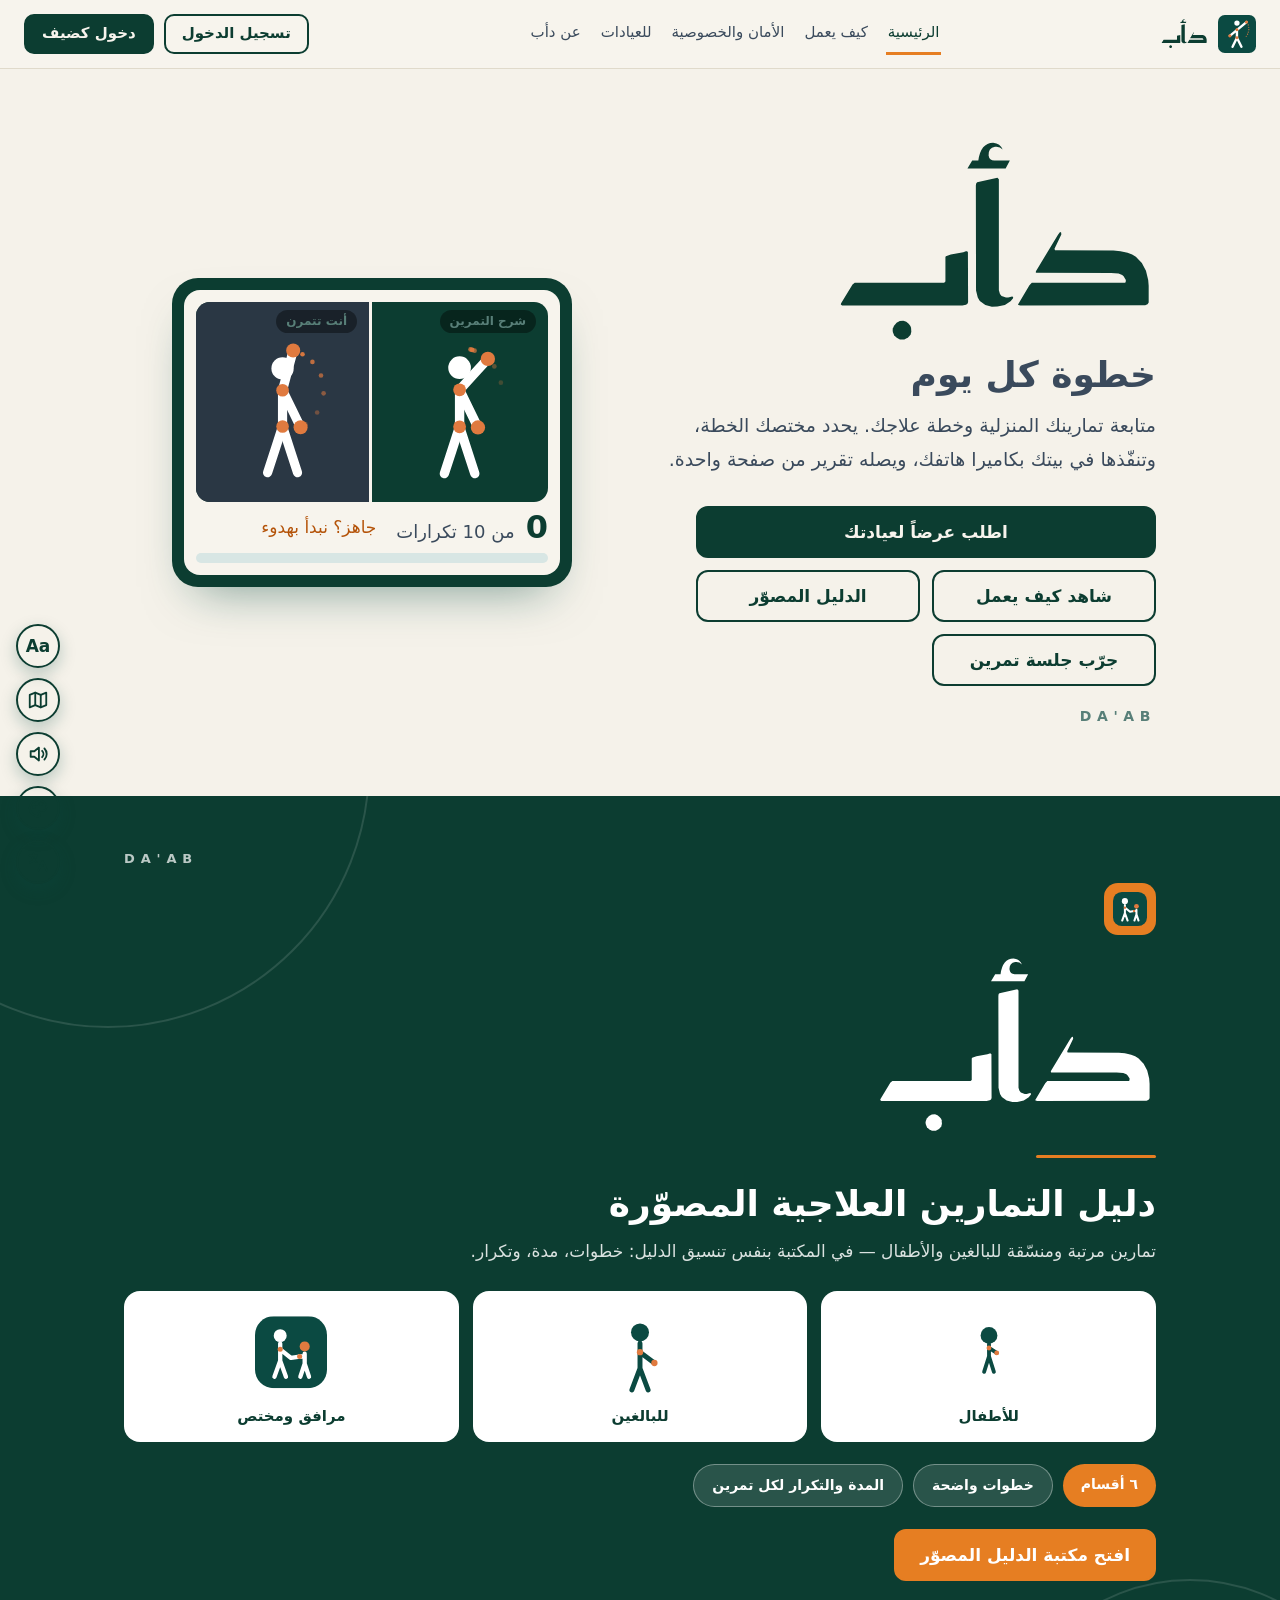
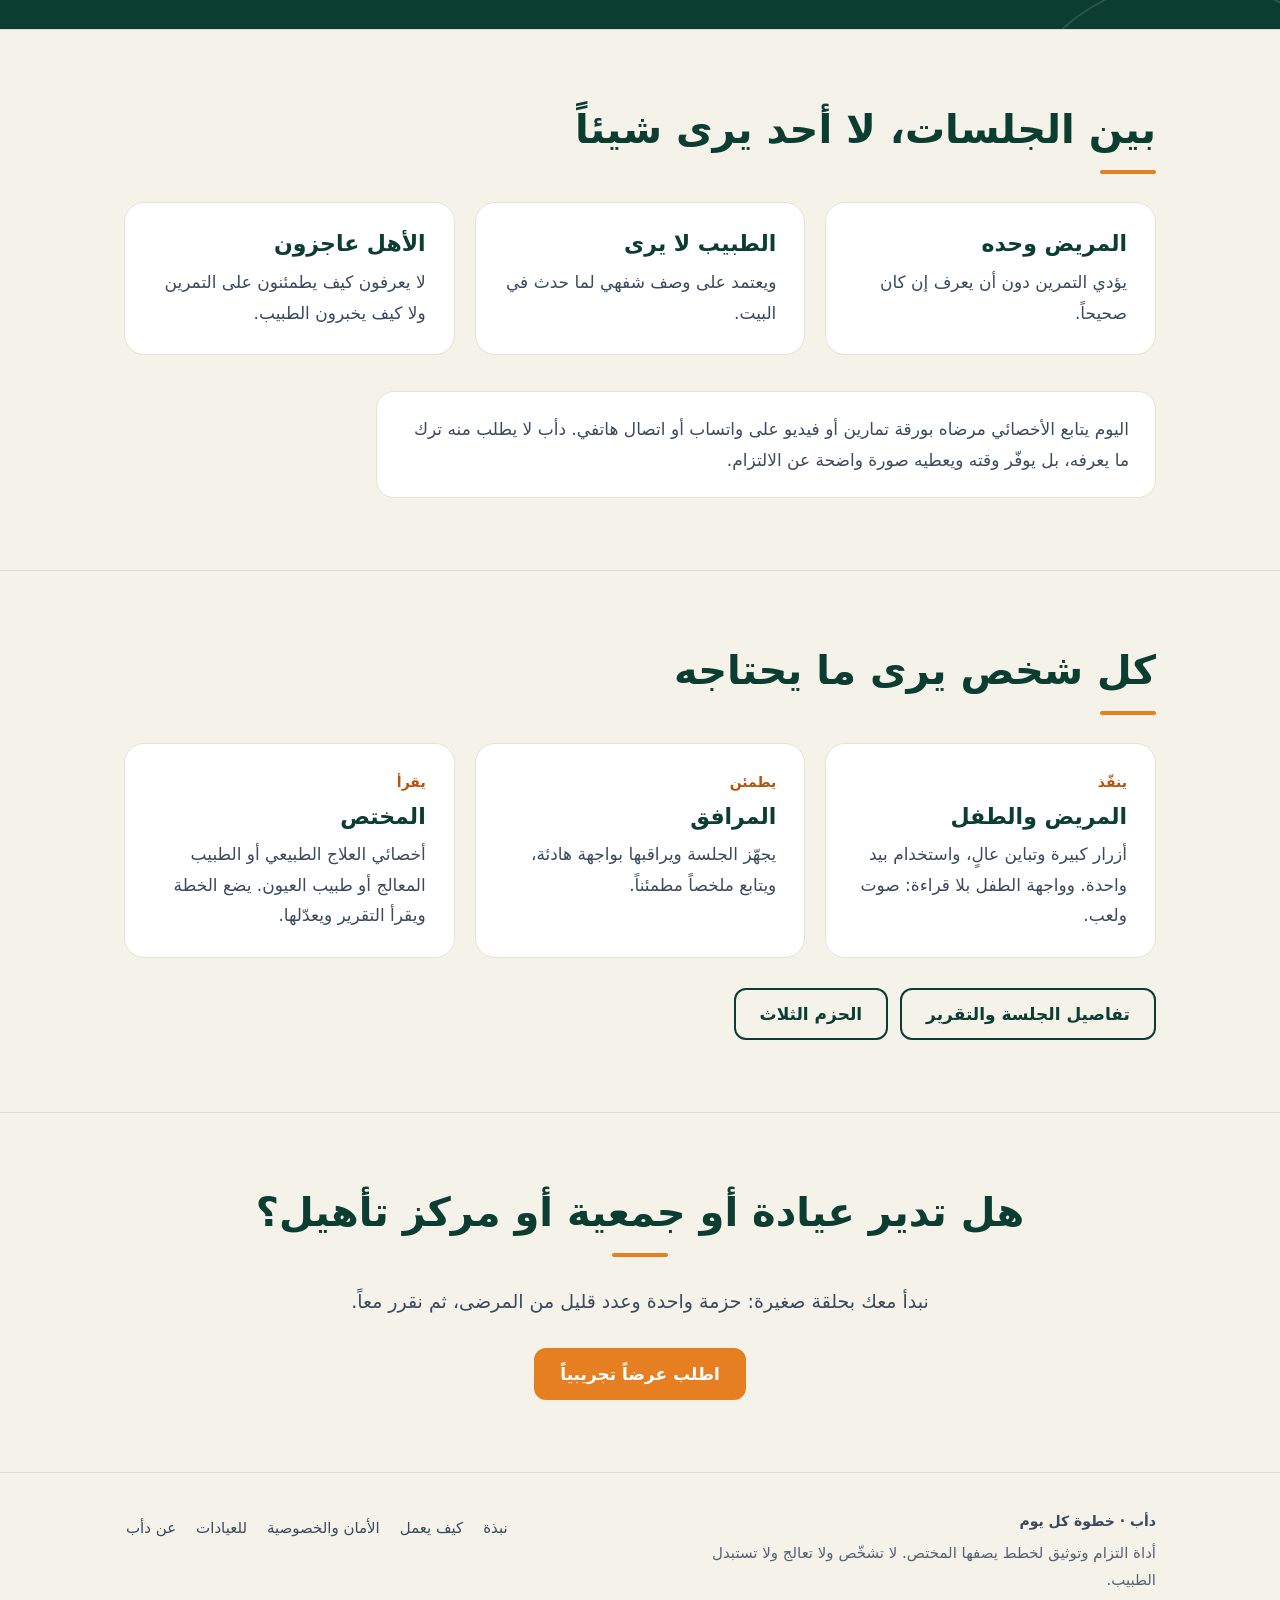
==== commit eeb8ab59: "Merge friend zip fixes: local fonts, pose v8, mobile UX — keep eye videos. Adds bundled fonts, secur" ====
--- a/index.html
+++ b/index.html
@@ -4,10 +4,14 @@
 <meta charset="utf-8">
 <meta name="viewport" content="width=device-width, initial-scale=1, viewport-fit=cover">
 <title>دأب — خطوة كل يوم</title>
+<meta name="description" content="دأب: متابعة تمارين العلاج الطبيعي في البيت. يحدد مختصك الخطة، وتنفّذها بكاميرا هاتفك، ويصله تقرير من صفحة واحدة.">
+<meta name="theme-color" content="#0C3D31">
+<meta property="og:type" content="website">
+<meta property="og:title" content="دأب — خطوة كل يوم">
+<meta property="og:description" content="متابعة تمارين العلاج الطبيعي في البيت بكاميرا الهاتف، وتقرير من صفحة واحدة لمختصك.">
+<meta property="og:locale" content="ar_SA">
 <link rel="icon" type="image/svg+xml" href="data:image/svg+xml,%3Csvg xmlns='http://www.w3.org/2000/svg' viewBox='0 0 150 150'%3E%3Crect width='150' height='150' rx='27' fill='%230B4A42'/%3E%3Cg fill='none' stroke='%23fff' stroke-width='9.5' stroke-linecap='round'%3E%3Cpath d='M46.8 82.3L112.5 28M74.8 58V90M74.8 90L57.5 125.5M74.8 90L92.5 125.5'/%3E%3C/g%3E%3Ccircle cx='74.8' cy='31.8' r='10.5' fill='%23fff'/%3E%3Cg fill='%23E07A3F'%3E%3Ccircle cx='112.5' cy='28' r='7'/%3E%3Ccircle cx='74.8' cy='58' r='6.5'/%3E%3Ccircle cx='74.8' cy='90' r='6.5'/%3E%3Ccircle cx='46.8' cy='82.3' r='7'/%3E%3C/g%3E%3C/svg%3E">
-<link rel="preconnect" href="https://fonts.googleapis.com">
-<link rel="preconnect" href="https://fonts.gstatic.com" crossorigin>
-<link href="https://fonts.googleapis.com/css2?family=IBM+Plex+Sans+Arabic:wght@400;500;600;700&display=swap" rel="stylesheet">
+<link rel="stylesheet" href="fonts/plex.css">
 <style>
 :root{--fz:1;--fb:"IBM Plex Sans Arabic","Segoe UI",Tahoma,system-ui,sans-serif;--fh:"IBM Plex Sans Arabic","Segoe UI",Tahoma,system-ui,sans-serif;--green:#0C3D31;--green2:#587F78;--mist:#D8E6E4;--illus:#D0E2E2;--orange:#E67E22;--ink-o:#B45309;--bg:#F7F4ED;--card:#fff;--ink:#3A4A5C;--line:#E0DACB;--cream:#F7F4ED;color-scheme:light;box-sizing:border-box;padding-top:env(safe-area-inset-top,0px);padding-bottom:env(safe-area-inset-bottom,0px)}
 html{scroll-padding-top:env(safe-area-inset-top,0px);background:var(--bg)}
@@ -59,6 +63,7 @@
 .guide-sec-n{display:grid;place-items:center;min-width:40px;height:40px;border-radius:50%;background:rgba(255,255,255,.15);font:700 calc(18px*var(--fz)) var(--fh)}
 .guide-bar-hd h2{font-size:calc(22px*var(--fz));color:#fff;margin:0}
 .guide-bar-hd p{margin:4px 0 0;font-size:calc(15px*var(--fz));opacity:.9}
+.guide-act{display:flex;flex-wrap:wrap;gap:10px;padding:16px 22px 0}.guide-act .btn{width:auto;margin-top:0;flex:1 1 180px;text-align:center;min-height:48px}.guide-meta{margin:0;padding:10px 22px 16px;font-size:calc(14px*var(--fz));color:var(--ink)}
 .guide-note{margin:0;padding:14px 22px 16px;border-inline-start:4px solid var(--orange);background:var(--bg);font-weight:600;color:var(--green);font-size:calc(15px*var(--fz))}
 .guide-foot{margin-top:28px;padding:14px 18px;border-radius:14px;background:var(--mist);font-size:calc(14px*var(--fz));color:var(--green);text-align:center}
 .lib.guide-lib{gap:24px}
@@ -291,7 +296,7 @@
 #sRun .cta{justify-content:center}
 html[data-mode=child] #sHelp{font:700 calc(28px*var(--fz)) var(--fh);padding:18px 40px;border-radius:28px}
 html[data-mode=child] .shead{font-size:calc(24px*var(--fz))}
-@media(max-width:760px){.sess{grid-template-columns:1fr;grid-template-rows:1fr 1fr;height:min(86svh,660px)}.pane+.pane{border-inline-start:0;border-top:3px solid var(--cream)}}
+@media(max-width:760px){.sess{grid-template-columns:1fr;grid-template-rows:1fr 1fr;height:min(86svh,660px)}.pane+.pane{border-inline-start:0;border-top:3px solid var(--cream)}.shead{gap:8px}.shead .cn{font-size:calc(28px*var(--fz))}#sRun .fb{font-size:calc(clamp(18px,4.8vw,28px)*var(--fz));margin:12px 0 4px;min-height:40px}.eye-guide-vid{object-fit:cover}.guide-act .btn{flex:1 1 100%}}
 @media(prefers-reduced-motion:reduce){.prog i{transition:none}.pop{animation:none}}
 .btn[hidden]{display:none}
 .fld select{display:block;width:100%;margin-top:6px;padding:12px 14px;font:inherit;border:2px solid var(--line);border-radius:12px;background:#fff;color:var(--ink)}
@@ -466,7 +471,7 @@
 .screen .btn.help{width:100%}
 button.btn,a.btn{font-weight:600;line-height:1.3}
 button.btn:not(.acct .btn):not(.exl .btn):not(.pr .btn):not(.sct .btn):not(.tools .btn){font-size:calc(17px*var(--fz))}
-.hero .wrap{grid-template-columns:1fr 1fr}.hero .cta{display:grid;grid-template-columns:1fr 1fr;max-width:460px}.hero .cta .btn{padding:0 14px;white-space:nowrap}.hero .cta .btn:first-child{grid-column:1/-1}
+@media(min-width:861px){.hero .wrap{grid-template-columns:1fr 1fr}}.hero .cta{display:grid;grid-template-columns:1fr 1fr;max-width:460px}.hero .cta .btn{padding:0 14px;white-space:nowrap}.hero .cta .btn:first-child{grid-column:1/-1}
 .mine .lbtns{margin-inline-start:auto;justify-content:flex-end}.mine .asum{text-align:end}
 @media(max-width:560px){.hero .cta{grid-template-columns:1fr}.tools{flex-direction:row;align-items:center}footer{padding-bottom:96px}}
 .chip,.apanel .chip,.eyepick .chip,.eyedemo .chip,.wsw .chip,.rp-bar .chip,.jump .chip{display:inline-flex;align-items:center;justify-content:center;min-height:40px;padding:0 16px;font-size:calc(15px*var(--fz));line-height:1.3}
@@ -588,10 +593,13 @@
 html[lang=en] .rate button{min-width:0;flex:1 1 72px}
 html[lang=en] .badge{overflow-wrap:break-word;font-size:calc(17px*var(--fz))}
 html[lang=en] .mus{flex-wrap:wrap}
+.pjump{margin:18px 0 6px}
+section[data-jn][id]{scroll-margin-top:var(--jn,96px)}
+#secCnd,#sugSec,#secMine,#secAll{scroll-margin-top:var(--jn,96px)}
 </style>
 <script>
-(function(){var Z=[.9,1,1.15,1.3,1.5,1.75],F={taj:'Tajawal:wght@400;500;700',nsk:'Noto+Naskh+Arabic:wght@400;500;700'},d=document.documentElement;
-function load(k){if(!F[k]||document.getElementById('ff-'+k))return;var l=document.createElement('link');l.id='ff-'+k;l.rel='stylesheet';l.href='https://fonts.googleapis.com/css2?family='+F[k]+'&display=swap';document.head.appendChild(l)}
+(function(){var Z=[.9,1,1.15,1.3,1.5,1.75],F={taj:1,nsk:1},d=document.documentElement;
+function load(k){if(!F[k]||document.getElementById('ff-'+k))return;var l=document.createElement('link');l.id='ff-'+k;l.rel='stylesheet';l.href='fonts/'+k+'.css';document.head.appendChild(l)}
 function get(){try{return JSON.parse(localStorage.getItem('daab-a11y')||'{}')||{}}catch(e){return {}}}
 function apply(o){var z=Z[o.z]!=null?o.z:1;d.style.setProperty('--fz',Z[z]);if(Z[z]>=1.5)d.setAttribute('data-big','');else d.removeAttribute('data-big');if(o.f&&o.f!=='def'){d.setAttribute('data-ff',o.f);load(o.f)}else d.removeAttribute('data-ff')}
 window.DAAB_A11Y={Z:Z,load:load,get:get,apply:apply,set:function(o){try{localStorage.setItem('daab-a11y',JSON.stringify(o))}catch(e){}apply(o)}};
@@ -922,7 +930,9 @@
 <div class="page" data-page="library" data-title="مكتبة التمارين — دأب">
 <section><div class="wrap"><h1>مكتبة التمارين</h1><div class="rule"></div>
 <div class="guide-bar" role="region" aria-label="دليل التمارين">
-<div class="guide-bar-hd"><span class="guide-sec-n">١</span></div>
+<div class="guide-bar-hd"><span class="guide-sec-n">١</span><div><h2>الدليل المصوّر للتمارين</h2><p>كل تمارين الموقع في ملف واحد بخطوات واضحة، للبالغين والأطفال.</p></div></div>
+<div class="guide-act"><a class="btn help" href="daab-exercise-guide.pdf" target="_blank" rel="noopener">افتح الدليل</a><a class="btn ghost" href="daab-exercise-guide.pdf" download="daab-exercise-guide.pdf">حمّل الدليل (PDF)</a></div>
+<p class="guide-meta">ملف PDF من 20 صفحة، حجمه نحو 10 ميغابايت.</p>
 <p class="guide-note">اقرأ هذه الإرشادات قبل أي ممارسة. استشر أخصائي العلاج الطبيعي أو طبيبك، خاصة مع الأطفال والرضع.</p>
 </div>
 <div class="wsw" style="margin:0 0 16px"></div>
@@ -1109,6 +1119,7 @@
 function EN(){return document.documentElement.lang==='en'}
 function tx(s){if(s==null)return'';s=String(s);if(!EN())return s;try{if(window.DAAB_TR_EXACT){var u=window.DAAB_TR_EXACT(s);if(u)return u}}catch(e){}return s}
 function i18nDynRefresh(){try{if(typeof setTab==='function'&&typeof tab!=='undefined')setTab(tab);if(typeof renderLib==='function')renderLib();if(typeof paintPlan==='function')paintPlan();if(typeof acctUI==='function')acctUI();if(typeof route==='function')route()}catch(e){}}
+window.i18nDynRefresh=i18nDynRefresh;
 function enT(t){try{return document.documentElement.lang==='en'&&window.DAAB_TR?String(window.DAAB_TR(String(t))||'').toLowerCase():''}catch(e){return ''}}
 function norm(t){return String(t||'').replace(/[\u064B-\u0652\u0640]/g,'').replace(/[إأآ]/g,'ا').replace(/ة/g,'ه').replace(/ى/g,'ي').toLowerCase()}
 function perT(n){return n===1?'مرة واحدة':n===2?'مرتان':'3 مرات'}
@@ -1385,6 +1396,8 @@
 function byId(i){return EX.filter(function(x){return x.id===i})[0]}
 function validEx(i){return !!byId(i)}
 function isEyeEx(id){var x=byId(id);return !!(x&&x.cat==='eye')}
+function noPose(id){return id==='e17'}
+function poseFor(id){return !isEyeEx(id)&&!noPose(id)}
 function eyeLegacyId(i){return i==='e21'||i==='e22'||i==='e23'||i==='e24'?'e10':i}
 function cleanMine(){var h={},o=[];(S.mine||[]).forEach(function(i){i=eyeLegacyId(i);if(validEx(i)&&!h[i]){h[i]=1;o.push(i)}});S.mine=o}
 function scrubSched(){var d=SCH();if(!d)return;d.forEach(function(day){var h={};day.ex=(day.ex||[]).map(eyeLegacyId).filter(function(i){if(!validEx(i)||h[i])return false;h[i]=1;return true});if(day.ex&&!day.ex.length)day.on=false})}
@@ -1706,31 +1719,32 @@
 function plan(){var ids=queue(),saved=(guest&&!acct)?S.mine.some(isCam):(dayOn(SCH()[new Date().getDay()])||S.mine.some(isCam));$('sPlan').innerHTML=ids.length?ids.map(function(i){var x=byId(i);return x?'<li>'+x.n+(x.dn?' <span class="cat downb" style="font-size:.85em">متلازمة داون</span>':'')+(x.rx?' <span class="cat rxb" style="font-size:.85em">بعد الجراحة</span>':'')+(x.cat==='eye'?' <span class="cat eyeb" style="font-size:.85em">العين الكسولة</span>':'')+'</li>':''}).join(''):'<li class="small">لا توجد تمارين بعد.</li>';
  $('sPlanNote').innerHTML=!ids.length?(getMode()==='child'?'لم يُضف المرافق أي تمرين بعد. اطلب منه إضافة تمارين من المكتبة قبل أن تبدأ.':'لم تُضف أي تمرين بعد. <a href="#library">أضف تمارينك من المكتبة</a> أولاً، ثم تبدأ الجلسة.'):saved?((guest&&!acct)?'من تمارينك المختارة (تُحفظ على هذا المتصفح).':'من جدول اليوم، ومدة الجلسة '+durT(SCH()[new Date().getDay()].dur)+' وتنتهي تلقائياً بعدها. في التطبيق الحقيقي تبدأ بعد اعتماد المختص.'):'لا توجد تمارين محفوظة بعد، فهذه تمارين تجريبية.'+(getMode()==='child'?'':' <a href="#library">أضف تمارينك من المكتبة</a>');$('dHome').setAttribute('href','#'+home(getMode()));var g=gate(),hold=g.why==='hold',schedWarn=(getMode()==='companion'||hasComp())&&!g.ok&&!hold;$('sLimit').hidden=!schedWarn&&!hold;var ne=ids.some(isEyeEx),kid=getMode()==='child';$('eyeSetup').hidden=!ne;if(ne){$('epBtns').hidden=kid;[].forEach.call($('epBtns').children,function(b){b.setAttribute('aria-pressed',b.dataset.lazy===S.lazy)});$('epNote').textContent=S.lazy?'العين الكسولة: '+lzT()+'. اللصقة تُوضع على العين '+gdT()+'.':(kid?'اطلب من مرافقك تحديد العين الكسولة قبل أن تبدأ.':'اختر العين الكسولة لتبدأ.')}$('sStart').hidden=hold||!ids.length||(ne&&!S.lazy);if(hold){$('sLimitT').textContent='أُوقفت الجلسات مؤقتاً';$('sLimitMsg').textContent=pmsg(g)}else if(schedWarn){$('sLimitT').textContent='تنبيه الجدول';$('sLimitMsg').textContent=pmsg(g)+' يمكنك البدء الآن من تمارينك المحفوظة.'}$('sExtra').hidden=hasComp()||hold||!schedWarn;$('sClr').hidden=!hold||!canClr()}
 
-function needsManualAlign(id){return isEyeEx(id)||!poseOn||sim}
+function needsManualAlign(id){return !poseFor(id)||!poseOn||sim}
 function eyeUiCount(on){var bar=$('sPhaseBar'),btn=$('sPhaseNext'),hint=$('sPhaseHint');if(!bar||!btn)return;if(on){bar.hidden=false;btn.hidden=false;btn.textContent='أنهيت هذه الجولة';if(hint)hint.textContent='اتبع الفيديو (أفقي، عمودي، دائري) ثم اضغط الزر بعد كل جولة كاملة'}else if(!isEyeEx(Q[qi])||sessPhase!=='instr'){if(sessPhase!=='instr'&&sessPhase!=='align')return}}
 function alignPrompt(id){if(isEyeEx(id))return{fb:"تأكّد من النظارة واللصقة — ثم «جاهز للجولة»",hint:"جهّز النظارة واللصقة",sp:"تأكّد من النظارة واللصقة ثم ابدأ"};id=poseRefId(id);if(id==="e3"||id==="e4")return{fb:"أظهر الساق والقدم في الكاميرا — انتظر ✓",hint:"عدّل وضع الساق",sp:"أظهر ساقك للكاميرا"};if(id==="e2")return{fb:"أظهر الذراع والكوع — انتظر ✓",hint:"عدّل وضع الذراع",sp:"أظهر ذراعك للكاميرا"};if(id==="e5"||id==="e6"||id==="e8")return{fb:"أظهر جسمك كاملًا — انتظر ✓",hint:"اقترب حتى يظهر الجسم كاملًا",sp:"أظهر جسمك كاملًا أمام الكاميرا"};return{fb:"أظهر جسمك أو ذراعيك — انتظر ✓",hint:"عدّل وضعك أمام الكاميرا",sp:"عدّل وضعك أمام الكاميرا"}}
 function poseFeedback(r){var f=$("fb");if(!f||gap||needsManualAlign(Q[qi]))return;if(sessPhase==="instr"||sessPhase==="ready")return;if(sessPhase==="count"){f.textContent=r.text;f.className="fb "+(r.level==="good"?"ok":"warn");if(childSafeOn()&&(r.level==="good"||r.alignReady))safeTouch();sayMsg(r.text,false,5000);return}if(sessPhase==="align"){if(r.alignReady){safeTouch();alignOk++;f.textContent="✓ الوضع جيد — جاري التحضير...";f.className="fb ok";if(alignOk>=10)beginCountdown();else if(alignOk===1)sayMsg(f.textContent,true)}else{alignOk=0;f.textContent=r.text;f.className="fb "+(r.level==="bad"?"warn":"warn");sayMsg(r.text,false,4000)}}}
 function paintInstStep(){var id=Q[qi],steps=stepsOf(id),li=$("sSteps").children;[].forEach.call(li,function(e,i){e.className=i===instStep?"on":""});var tx=steps[instStep]||"";$("fb").textContent=(instStep+1)+" / "+steps.length+" — "+tx;$("fb").className="fb";$("sPhaseHint").textContent="اقرأ الخطوة ثم «التالي»";$("sPhaseNext").textContent=instStep>=steps.length-1?"ضبط الوضعية":"الخطوة التالية";$("sPhaseBar").hidden=false;$("sPhaseNext").hidden=false;speakAloud('الخطوة '+(instStep+1)+' من '+steps.length+'. '+tx)}
 function beginAlign(){sessPhase="align";alignOk=0;if(window.DaabPose&&DaabPose.setCounting)DaabPose.setCounting(false);var p=alignPrompt(Q[qi]);if(needsManualAlign(Q[qi])){$("sPhaseHint").textContent=p.hint;$("fb").textContent=p.fb;$("fb").className="fb";$("sPhaseNext").hidden=false;$("sPhaseNext").textContent="جاهز للجولة";speakAloud(p.fb);return}$("sPhaseNext").hidden=true;$("sPhaseHint").textContent="عدّل وضعك حتى تظهر ✓";$("fb").textContent=p.fb;$("fb").className="fb";speakAloud(p.sp||p.fb)}
-function beginCountdown(){if(sessPhase!=="align")return;sessPhase="ready";alignOk=0;var n=3;function tick(){var msg=n>0?"الجولة تبدأ بعد "+n+"...":"ابدئي!";$("fb").textContent=msg;$("fb").className="fb ok";speakAloud(msg);if(n>0){n--;setTimeout(tick,900)}else{sessPhase="count";if(!isEyeEx(Q[qi])&&window.DaabPose&&DaabPose.setCounting)DaabPose.setCounting(true);if(!isEyeEx(Q[qi])){$("sPhaseBar").hidden=true;$("sPhaseNext").hidden=false}else{eyeUiCount(true)}t0=performance.now();safeReset();if(isEyeEx(Q[qi])){$("fb").textContent="تابع النقطة بعينك الكسولة";eyeC=-1;eyeAn="ok";eyeLastRep=0;speakAloud($("fb").textContent)}}}tick()}
+function beginCountdown(){if(sessPhase!=="align")return;sessPhase="ready";alignOk=0;var n=3;function tick(){var msg=n>0?"الجولة تبدأ بعد "+n+"...":"ابدأ!";$("fb").textContent=msg;$("fb").className="fb ok";speakAloud(msg);if(n>0){n--;setTimeout(tick,900)}else{sessPhase="count";if(poseFor(Q[qi])&&window.DaabPose&&DaabPose.setCounting)DaabPose.setCounting(true);if(!isEyeEx(Q[qi])){$("sPhaseBar").hidden=true;$("sPhaseNext").hidden=true}else{eyeUiCount(true)}t0=performance.now();safeReset();if(isEyeEx(Q[qi])){$("fb").textContent="تابع النقطة بعينك الكسولة";eyeC=-1;eyeAn="ok";eyeLastRep=0;speakAloud($("fb").textContent)}}}tick()}
 function startExercisePhases(id){sessPhase="instr";instStep=0;alignOk=0;eyeC=-1;if(window.DaabPose&&DaabPose.setCounting)DaabPose.setCounting(false);paintInstStep()}
 
+function camNoteFor(id){return poseFor(id)?'محلل الحركة — الخط الأخضر يحسب التكرار':isEyeEx(id)?'الكاميرا تعمل':'تقدير حركة بالكاميرا'}
 function loadEx(){var id=Q[qi];setRig(id);tgt=isEyeEx(id)?4:TGT;reps=0;
  var poseOpts={onFeedback:function(r){poseFeedback(r)},onRep:function(pk,ok){if(sessPhase==='count'&&ok!==false)rep(pk)},onReject:function(txt){if(sessPhase!=='count')return;var f=$('fb');if(!f||gap)return;badN++;var bn=$('sBadN');bn.hidden=false;bn.textContent='حركات لم تُحسب: '+badN;f.textContent=txt;f.className='fb warn';if(!window._rejT||Date.now()-window._rejT>4000){window._rejT=Date.now();speak(txt)}}};
- if(poseOn&&window.DaabPose&&stream&&!isEyeEx(id)){DaabPose.stop();if(DaabPose.resetRep)DaabPose.resetRep();DaabPose.start($('cam'),$('camPose'),poseRefId(id),poseOpts)}
+ if(window.DaabPose&&stream&&poseOn){DaabPose.stop();if(poseFor(id)){if(DaabPose.resetRep)DaabPose.resetRep();DaabPose.start($('cam'),$('camPose'),poseRefId(id),poseOpts)}$('camNote').textContent=camNoteFor(id)}
  act=false;quiet=0;peak=0;prev=null;lastRep=0;simCyc=-1;badN=0;badK='';$('sBadN').hidden=true;var _ex=byId(id);$('sName').textContent=_ex.n+(_ex.dn?' · متلازمة داون':'')+(_ex.rx?' · بعد الجراحة':'')+(_ex.cat==='eye'?' · العين الكسولة':'');$('sOf').textContent='تمرين '+(qi+1)+' من '+Q.length;$('sReps').textContent=0;$('sBar').style.width='0';$('sT').textContent=tgt;
  $('sSteps').innerHTML=stepsOf(id).map(function(t){return '<li>'+t+'</li>'}).join('');speakAloud('التمرين '+(qi+1)+': '+byId(id).n);startExercisePhases(id)}
 function loop(ts){raf=requestAnimationFrame(loop);if(!run)return;var t=(ts-t0)/1000,id=Q[qi],pid=poseRefId(id);if(t<0)return;if(isEyeEx(id)){if(sessPhase==='count')eyeDraw(t);return}draw(rig1,pose(pid,t,1));
  var li=$('sSteps').children;if(sessPhase==='count'&&!isEyeEx(id)){var ph=(t%3)/3,k=ph<.15?0:ph<.55?1:2;[].forEach.call(li,function(e,i){e.className=i===k?'on':''})}else if(sessPhase==='instr'){[].forEach.call(li,function(e,i){e.className=i===instStep?'on':''})};
  if(sim){var c=Math.floor(t/3);if(c!==simCyc){simCyc=c;simAmp=AMPS[Math.floor(Math.random()*AMPS.length)]}draw(rig2,pose(pid,Math.max(0,t-.4),simAmp))}}
-function tick(){if(run&&childSafeOn()&&onSessPg())safeTick();if(!run||paused||gap)return;if(poseOn&&!isEyeEx(Q[qi]))return;if(sessEnd&&Date.now()>sessEnd){sessEnd=0;finish(false,childSafeOn()?'time':'');return}var en=0,t=(performance.now()-t0)/1000;if(isEyeEx(Q[qi])){if(sessPhase==='count')eyeTick(t);return}
+function tick(){if(run&&childSafeOn()&&onSessPg())safeTick();if(!run||paused||gap)return;if(poseOn&&poseFor(Q[qi]))return;if(sessEnd&&Date.now()>sessEnd){sessEnd=0;finish(false,childSafeOn()?'time':'');return}var en=0,t=(performance.now()-t0)/1000;if(isEyeEx(Q[qi])){if(sessPhase==='count')eyeTick(t);return}
  if(sim){var ph=(Math.max(0,t-.4)%3)/3;en=ph<.6?simAmp*.2*Math.sin(Math.PI*ph/.6)+.01:.01}
  else{try{cx.drawImage($('cam'),0,0,32,24);var d=cx.getImageData(0,0,32,24).data;if(prev){var c=0;for(var i=0;i<d.length;i+=4)if(Math.abs(d[i]-prev[i])+Math.abs(d[i+1]-prev[i+1])+Math.abs(d[i+2]-prev[i+2])>60)c++;en=c/768}prev=d}catch(e){}}
  $('meter').style.width=Math.min(100,en*300)+'%';
  if(en>.06){if(childSafeOn()&&sessPhase==='count')safeTouch();if(!act){act=true;peak=0}peak=Math.max(peak,en);quiet=0}
  else if(act&&++quiet>=4){act=false;if(sessPhase!=='count')return;var n=performance.now();if(n-lastRep>1000){lastRep=n;rep(peak)}}}
 var badN=0,badK='',badAt=0;
-function rep(pk){safeTouch();var f=$('fb');
+function rep(pk){if(gap||reps>=tgt)return;safeTouch();var f=$('fb');
  if(pk<.12||pk>.30){badN++;var bn=$('sBadN');bn.hidden=false;bn.textContent='حركات لم تُحسب: '+badN;var k=pk<.12?'s':'f';
   f.textContent=pk<.12?'لم تُحسب هذه الحركة. وسّع الحركة قليلاً ثم أعدها':'لم تُحسب هذه الحركة. أبطئ، حركة هادئة وثابتة';f.className='fb warn';
   if(k!==badK||performance.now()-badAt>6000){badK=k;badAt=performance.now();speak(f.textContent)}return}
@@ -1750,10 +1764,11 @@
   if(el<dur)requestAnimationFrame(f);else c.remove()})(t0)}catch(e){}}
 function stopCam(){if(window.DaabPose)DaabPose.stop();poseOn=false;if(stream){stream.getTracks().forEach(function(t){t.stop()});stream=null}var v=document.getElementById('cam');if(v){v.srcObject=null;v.style.display='none'}}
 function stopSess(){if(run){recSess(false,childSafeOn()?'leave':'');run=false;stopCam();hush();safeStage=0;hideSafeAl()}}
-function finish(ok,why){var w=why||safeReason||'';recSess(ok,w);run=false;sessEnd=0;stopCam();safeStage=0;hideSafeAl();
+function finish(ok,why){var w=why||safeReason||'',demo=!!sim;recSess(ok&&!demo,demo?'sim':w);run=false;sessEnd=0;stopCam();safeStage=0;hideSafeAl();
  $('dTitle').textContent=ok?'أحسنت! أكملت الجلسة':(childSafeOn()?(w==='absent'?'نرتاح قليلاً':'لا بأس، توقفنا بهدوء'):'انتهت الجلسة قبل اكتمالها');
- $('dMsg').textContent=ok?'أكملت '+Q.length+' من التمارين. سيصل ملخص الجلسة لمختصك عند توفر الإنترنت.':(childSafeOn()?(w==='absent'?'خرجت من الكاميرا أو توقفت الحركة. سجّلنا الجلسة غير مكتملة ليراها المرافق والمختص. نكمل لاحقاً معاً.':w==='help'?'طلبت مساعدة والمرافق على علم. لا بأس أبداً.':'سُجّلت الجلسة غير مكتملة وسيظهر ذلك في التقرير.'):'سُجّلت الجلسة «غير مكتملة» وسيظهر ذلك في التقرير.');
- if(ok){S.stars++;save();paint();chime();celebrate(true)}fbOpen(ok);showP('sDone');speak($('dTitle').textContent+'. '+$('dMsg').textContent+' '+fbQ());safeReason=''}
+ $('dMsg').textContent=ok?'أكملت '+(Q.length===1?'تمرين الجلسة':'كل تمارين الجلسة ('+cntT(Q.length)+')')+'. سيصل ملخص الجلسة لمختصك عند توفر الإنترنت.':(childSafeOn()?(w==='absent'?'خرجت من الكاميرا أو توقفت الحركة. سجّلنا الجلسة غير مكتملة ليراها المرافق والمختص. نكمل لاحقاً معاً.':w==='help'?'طلبت مساعدة والمرافق على علم. لا بأس أبداً.':'سُجّلت الجلسة غير مكتملة وسيظهر ذلك في التقرير.'):'سُجّلت الجلسة «غير مكتملة» وسيظهر ذلك في التقرير.');
+ if(ok&&demo)$('dMsg').textContent='انتهت جلسة التجربة. كانت محاكاة بلا كاميرا، فلا تُحسب في تقريرك. اسمح بالكاميرا لتُسجَّل جلساتك.';
+ if(ok){if(!demo)S.stars++;save();paint();chime();celebrate(true)}fbOpen(ok);showP('sDone');speak($('dTitle').textContent+'. '+$('dMsg').textContent+' '+fbQ());safeReason=''}
 var sesT=0,sesRec=true,curSid='';
 function recSess(ok,why){if(sesRec||!sesT)return;sesRec=true;curSid='';if(guest&&!acct)return;var h=S.hist||(S.hist=[]);curSid='s'+Date.now().toString(36);h.push({id:curSid,t:sesT,e:Date.now(),ok:!!ok,why:why||'',ex:Q.slice(0,ok?Q.length:Math.min(Q.length,qi+1)),all:Q.length});if(h.length>300)h.splice(0,h.length-300);save()}
 
@@ -1765,7 +1780,7 @@
  if(stream){v.srcObject=stream;try{await v.play()}catch(e){}}
  else{try{stream=await Promise.race([navigator.mediaDevices.getUserMedia({video:{facingMode:'user'},audio:false}),new Promise(function(_,rj){setTimeout(function(){rj(new Error('timeout'))},12000)})]);v.srcObject=stream;await v.play()}catch(e){$('camNote').textContent=e&&e.message==='timeout'?'انتظار الكاميرا طال. اسمح بالكاميرا أو نكمل بالمحاكاة.':$('camNote').textContent}}
  var pid=poseRefId(Q[qi]);
- if(stream){sim=false;v.style.display='block';$('rig2').style.display='none';$('camNote').textContent='جاري تحميل المحلل…';if(!isEyeEx(Q[qi])&&window.DaabPose){setTimeout(function(){DaabPose.start(v,$('camPose'),pid,{onFeedback:function(r){poseFeedback(r)},onRep:function(pk,ok){if(sessPhase==='count'&&ok!==false)rep(pk)},onReject:function(txt){if(sessPhase!=='count')return;var f=$('fb');if(!f||gap)return;badN++;var bn=$('sBadN');bn.hidden=false;bn.textContent='حركات لم تُحسب: '+badN;f.textContent=txt;f.className='fb warn';if(!window._rejT||Date.now()-window._rejT>4000){window._rejT=Date.now();speak(txt)}}}).then(function(ok){poseOn=!!ok;$('camNote').textContent=ok?'محلل الحركة — الخط الأخضر يحسب التكرار':'تقدير حركة (بدون نموذج)';if(!ok)sim=true;else if(run&&!isEyeEx(Q[qi])&&window.DaabPose&&DaabPose.setCounting)DaabPose.setCounting(sessPhase==='count')})},0)}}
+ if(stream){sim=false;v.style.display='block';$('rig2').style.display='none';$('camNote').textContent='جاري تحميل المحلل…';if(Q.some(poseFor)&&window.DaabPose){setTimeout(function(){DaabPose.start(v,$('camPose'),pid,{onFeedback:function(r){poseFeedback(r)},onRep:function(pk,ok){if(sessPhase==='count'&&ok!==false)rep(pk)},onReject:function(txt){if(sessPhase!=='count')return;var f=$('fb');if(!f||gap)return;badN++;var bn=$('sBadN');bn.hidden=false;bn.textContent='حركات لم تُحسب: '+badN;f.textContent=txt;f.className='fb warn';if(!window._rejT||Date.now()-window._rejT>4000){window._rejT=Date.now();speak(txt)}}}).then(function(ok){if(!run||!stream)return;poseOn=!!ok;if(ok&&!poseFor(Q[qi]))DaabPose.stop();$('camNote').textContent=ok?camNoteFor(Q[qi]):(isEyeEx(Q[qi])?'الكاميرا تعمل':'تقدير حركة (بدون نموذج)');if(!ok)sim=true;if(ok&&poseFor(Q[qi])&&DaabPose.setCounting)DaabPose.setCounting(sessPhase==='count')})},0)}else{$('camNote').textContent=isEyeEx(Q[qi])?'الكاميرا تعمل':camNoteFor(Q[qi])}}
  else{$('camNote').textContent='تعذّرت الكاميرا، نعرض محاكاة'}
  loadEx();run=true;safeReason='';safeReset();if(!raf)raf=requestAnimationFrame(loop);window.scrollTo(0,0)};
 $('sStop').onclick=function(){if(childSafeOn()&&run){pendingStop=true;$('code').value='';$('codeMsg').textContent=hasCompanionPin()?'أدخل رمز المرافق لإنهاء الجلسة.':pinPrompt();$('lockOv').hidden=false;$('code').focus();return}finish(false,childSafeOn()?'stop':'')};$('sAgain').onclick=function(){if(getMode()==='child'&&!gate().ok){location.hash='#rest';return}showP('sSetup');plan()};
@@ -1976,6 +1991,41 @@
 apply();
 })();
 </script>
-<script src="daab-pose.js?v=6"></script>
+<script>
+/* شريط «انتقل إلى» لصفحات فيها عدة أقسام (لوحتي، لوحة المرافق، وصفحات الشرح) */
+(function(){
+var PAGES=['adult','companion','how','safe','clinics'],timer=0;
+function T(s){try{if(document.documentElement.lang==='en'&&window.DAAB_TR_EXACT){var t=window.DAAB_TR_EXACT(s);if(t)return t}}catch(e){}return s}
+function esc(s){return String(s).replace(/[&<>"']/g,function(c){return {'&':'&amp;','<':'&lt;','>':'&gt;','"':'&quot;',"'":'&#39;'}[c]})}
+function offset(){var hd=document.querySelector('header'),n=(hd?hd.offsetHeight:0)+12;document.documentElement.style.setProperty('--jn',n+'px')}
+function build(){
+ offset();
+ var pg=document.querySelector('.page.on'),old=document.querySelector('.pjump');
+ if(!pg||PAGES.indexOf(pg.getAttribute('data-page'))<0){if(old)old.remove();return}
+ var seen={},items=[];
+ [].forEach.call(pg.children,function(s,i){
+  if(s.tagName!=='SECTION'||s.offsetParent===null)return;
+  var h2=s.querySelector('h2');if(!h2)return;
+  var t=h2.textContent.replace(/\s+/g,' ').trim();if(!t||seen[t])return;seen[t]=1;
+  if(!s.id)s.id='jn-'+pg.getAttribute('data-page')+'-'+i;
+  s.setAttribute('data-jn','');items.push([s.id,t])});
+ if(items.length<3){if(old)old.remove();return}
+ var sig=pg.getAttribute('data-page')+'|'+document.documentElement.lang+'|'+items.map(function(x){return x[0]+':'+x[1]}).join('|');
+ if(old&&old.getAttribute('data-sig')===sig&&pg.contains(old))return;
+ if(old)old.remove();
+ var wrap=pg.querySelector('section .wrap');if(!wrap)return;
+ var nav=document.createElement('nav');nav.className='jump pjump';nav.setAttribute('data-sig',sig);
+ nav.setAttribute('aria-label',T('انتقل إلى قسم في الصفحة'));
+ nav.innerHTML='<b>'+esc(T('انتقل إلى:'))+'</b>'+items.map(function(x){return '<button class="chip" type="button" data-jump="'+esc(x[0])+'">'+esc(x[1])+'</button>'}).join('');
+ var ref=wrap.querySelector(':scope > .lead')||wrap.querySelector(':scope > .rule2')||wrap.querySelector(':scope > .rule')||wrap.querySelector(':scope > h1');
+ if(ref)ref.parentNode.insertBefore(nav,ref.nextSibling);else wrap.appendChild(nav)}
+function soon(){clearTimeout(timer);timer=setTimeout(build,200)}
+window.addEventListener('hashchange',soon);window.addEventListener('resize',soon);
+new MutationObserver(soon).observe(document.documentElement,{attributes:true,attributeFilter:['data-page','data-mode','lang']});
+new MutationObserver(soon).observe(document.body,{subtree:true,attributes:true,attributeFilter:['hidden','style','class']});
+if(document.readyState==='loading')document.addEventListener('DOMContentLoaded',soon);else soon();
+})();
+</script>
+<script src="daab-pose.js?v=8"></script>
 </body>
 </html>
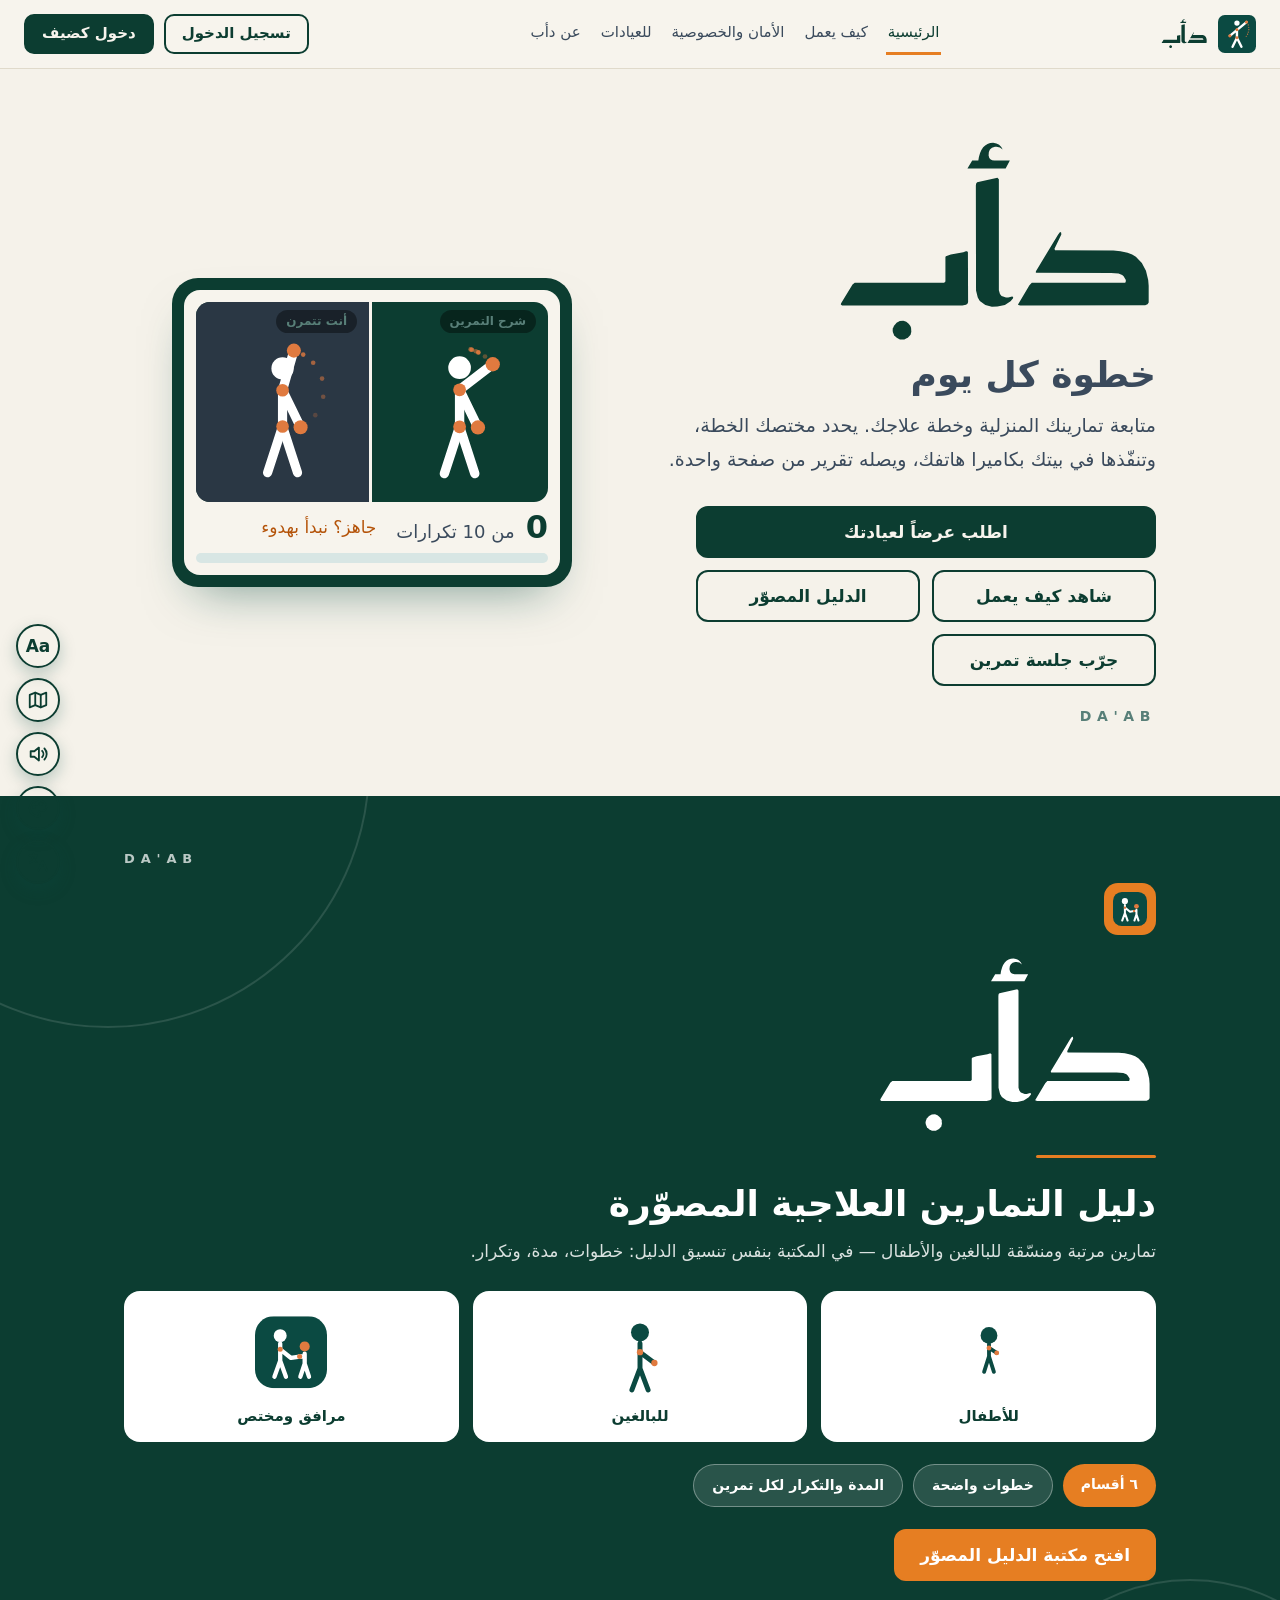
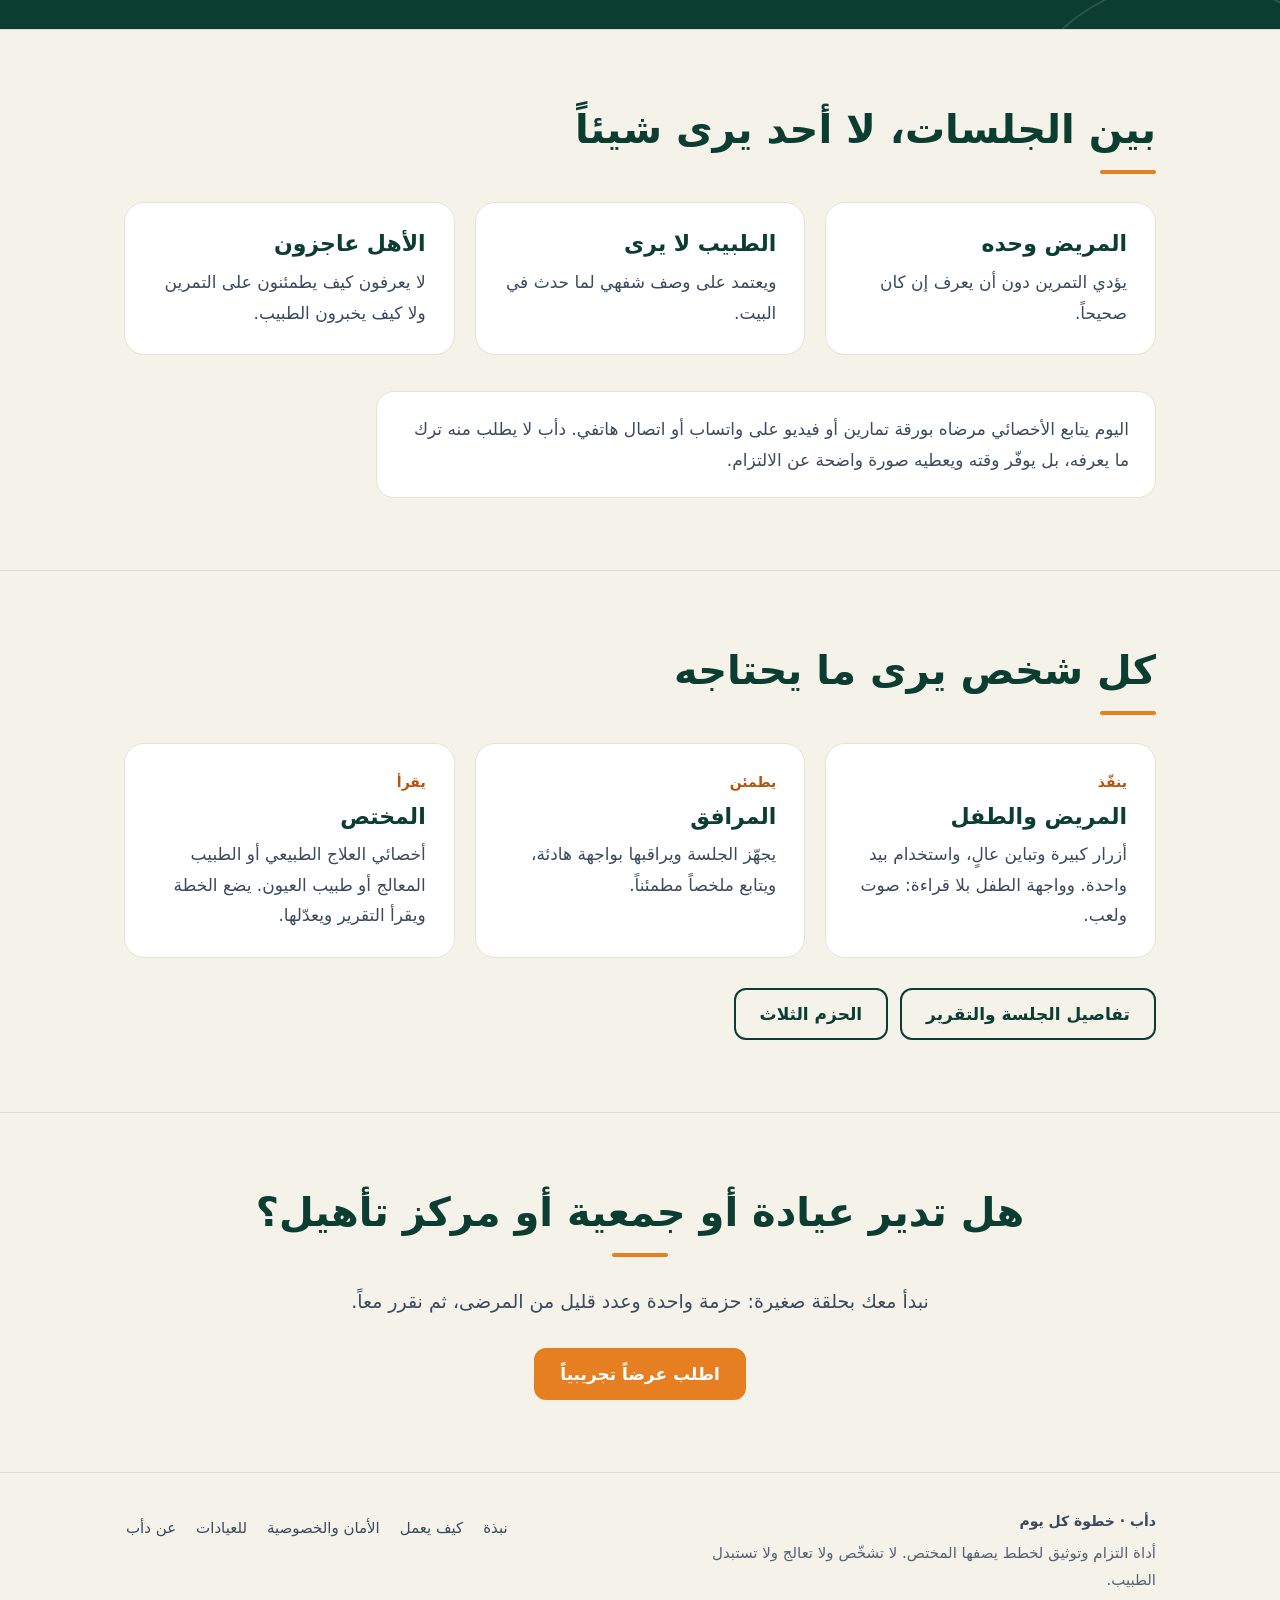
==== commit 8f0c1401: "Add experimental 3D coach in exercise session instruction pane. Lazy-loads Three.js for body exercis" ====
--- a/index.html
+++ b/index.html
@@ -275,6 +275,8 @@
 .pane .pose-canvas{position:absolute;inset:0;width:100%;height:100%;pointer-events:none;object-fit:cover;transform:scaleX(-1);z-index:2}
 .pane video{position:absolute;inset:0;width:100%;height:100%;object-fit:cover;transform:scaleX(-1)}
 .pane svg.rig{width:min(230px,62%);max-height:62%;position:relative;margin-bottom:56px}
+.pane svg.rig.coach-3d-hide{opacity:0;visibility:hidden;position:absolute;inset:0;margin:0;width:100%;height:100%;pointer-events:none}
+.pane canvas.coach3d{position:absolute;inset:0;width:100%;height:100%;z-index:1;touch-action:manipulation;display:block}
 .pane video.eye-guide-vid{position:absolute;inset:0;width:100%;height:100%;object-fit:cover;transform:none;z-index:1;margin:0;background:#0B4A42}
 .sess.eye-guide .pane:first-child svg.rig{display:none!important}
 .sess.eye-guide .pane:first-child ol.stp{display:none}
@@ -964,7 +966,7 @@
 <div class="shead"><div><b id="sName"></b> <span class="small" id="sOf"></span></div><div class="cn"><span id="sReps">0</span> من <span id="sT">10</span></div></div>
 <div class="prog" style="margin-bottom:14px"><i id="sBar"></i></div>
 <div class="sess">
-<div class="pane"><span class="lbl">شرح التمرين</span><svg id="rig1" class="rig" viewBox="0 0 100 120" aria-hidden="true"></svg><video id="eyeGuideVid" class="eye-guide-vid" playsinline loop muted controls hidden aria-label="شرح تمرين العين"></video><ol class="stp" id="sSteps"></ol></div>
+<div class="pane"><span class="lbl">شرح التمرين</span><canvas id="coach3d" class="coach3d" hidden aria-hidden="true"></canvas><svg id="rig1" class="rig" viewBox="0 0 100 120" aria-hidden="true"></svg><video id="eyeGuideVid" class="eye-guide-vid" playsinline loop muted controls hidden aria-label="شرح تمرين العين"></video><ol class="stp" id="sSteps"></ol></div>
 <div class="pane"><span class="lbl">كاميرتك: <span id="camNote"></span></span><video id="cam" autoplay playsinline muted style="display:none"></video><canvas id="camPose" class="pose-canvas" hidden aria-hidden="true"></canvas><svg id="rig2" class="rig" viewBox="0 0 100 120" aria-hidden="true"></svg><div class="eyeal" id="eyeAl" role="alert" hidden></div><div class="eyechk" id="eyeChk" hidden><span data-k="gl">النظارة</span><span data-k="pt">اللصقة على العين السليمة</span><span data-k="mv">متابعة الدائرة</span></div><div class="meter"><i id="meter"></i></div></div>
 </div>
 <p class="pst" id="safeBan" hidden role="status" style="margin:12px 0">تنبيه للمرافق: تحقّق من الطفل — غاب عن الكاميرا أو توقّف.</p>
@@ -1649,7 +1651,8 @@
  var tl=Lq('trl').children,i,pt,cur=best>=0?en[best]:null;
  for(i=0;i<tl.length;i++){pt=best>=0&&bl>12?H[H.length-2-i]:null;
   if(pt&&Math.hypot(pt[best][0]-cur[0],pt[best][1]-cur[1])>7){tl[i].setAttribute('cx',pt[best][0]);tl[i].setAttribute('cy',pt[best][1]);tl[i].setAttribute('opacity',(.95-i*.14).toFixed(2));tl[i].style.display=''}
-  else tl[i].style.display='none'}}
+  else tl[i].style.display='none'}
+ if(window.DaabCoach3d&&DaabCoach3d.active)DaabCoach3d.fromPose(p)}
 function pose(id,t,amp){var T=3,ph=(t%T)/T,s=Math.min(1,(1-Math.cos(ph*2*Math.PI))/2*amp),q=1-s,p={a:0,b:0,ea:0,eb:0,l:0,m:0,k:0,k2:0,dy:0,sp:18},u,v,w,l,k,h;
  switch(id){
  case'e1':p.a=s*165;break;
@@ -1696,6 +1699,8 @@
  if(m!==rigMode||eye){rigMode=m;['rig1','rig2'].forEach(function(i){var e=$(i);e._c=null;e._H=null;e._t=0});
   if(eye){var r1=$('rig1');r1.innerHTML='';r1.hidden=true;r1._e=null;mkEye($('rig2'),false)}else{rig1=mk($('rig1'));rig2=mk($('rig2'))}}
  var gv=$('eyeGuideVid'),showVid=eye;
+ var c3=$('coach3d'),r1=$('rig1');
+ if(c3){if(eye){c3.hidden=true;r1.classList.remove('coach-3d-hide');if(window.DaabCoach3d)DaabCoach3d.show(false)}else{c3.hidden=false;r1.classList.remove('hidden');r1.classList.add('coach-3d-hide');if(window.DaabCoach3d){if(!c3._ok){DaabCoach3d.init(c3).then(function(ok){c3._ok=ok;if(ok)DaabCoach3d.show(true)})}else DaabCoach3d.show(true)}}}
  if(gv){if(showVid){$('rig1').hidden=true;gv.hidden=false;var ek=eyeGuideKey(),es=eyeGuideSrc();if(gv.getAttribute('data-src')!==ek){gv.setAttribute('data-src',ek);gv.src=es}try{gv.load();var gp=gv.play();if(gp&&gp.catch)gp.catch(function(){})}catch(e){}}else{gv.hidden=true;try{gv.pause()}catch(e2){}$('rig1').hidden=false}}
  if(eye){eyeC=-1;eyeSc='ok';eyeBad=false;eyeAn='ok';eyeAt=0;chips();$('camNote').textContent='محاكاة تجريبية للصقة والنظارة'}}
 function eyeXY(t,mode){if(mode==='h')return{tx:50+40*Math.sin(t*0.85),ty:58};if(mode==='v')return{tx:50,ty:58+32*Math.sin(t*0.85)};if(mode==='patch'||mode==='fix')return{tx:50+10*Math.sin(t*1.2),ty:58+6*Math.cos(t*1.1)};var dir=Math.floor(t/8)%2?-1:1,ang=-Math.PI/2+dir*2*Math.PI*((t%8)/8);return{tx:50+42*Math.cos(ang),ty:58+42*Math.sin(ang)}}
@@ -2026,6 +2031,7 @@
 if(document.readyState==='loading')document.addEventListener('DOMContentLoaded',soon);else soon();
 })();
 </script>
+<script src="daab-coach3d.js?v=1"></script>
 <script src="daab-pose.js?v=8"></script>
 </body>
 </html>
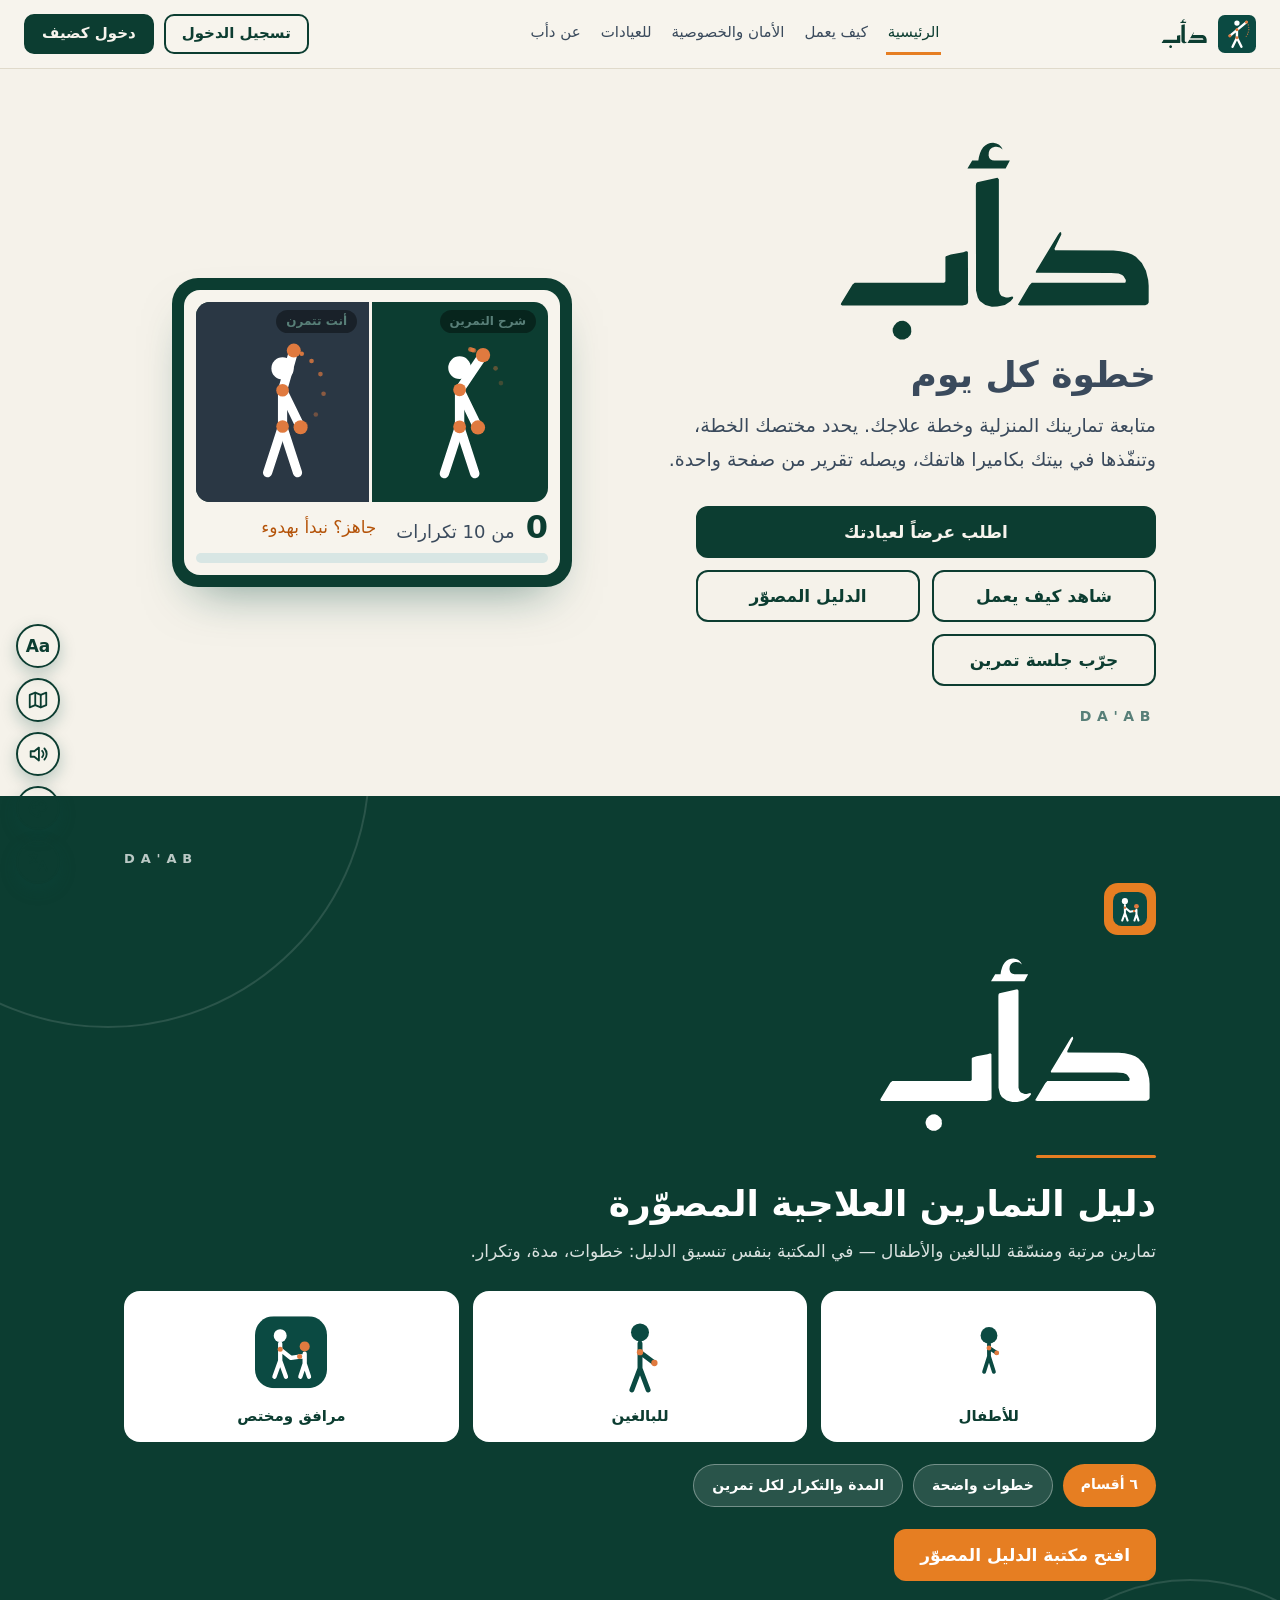
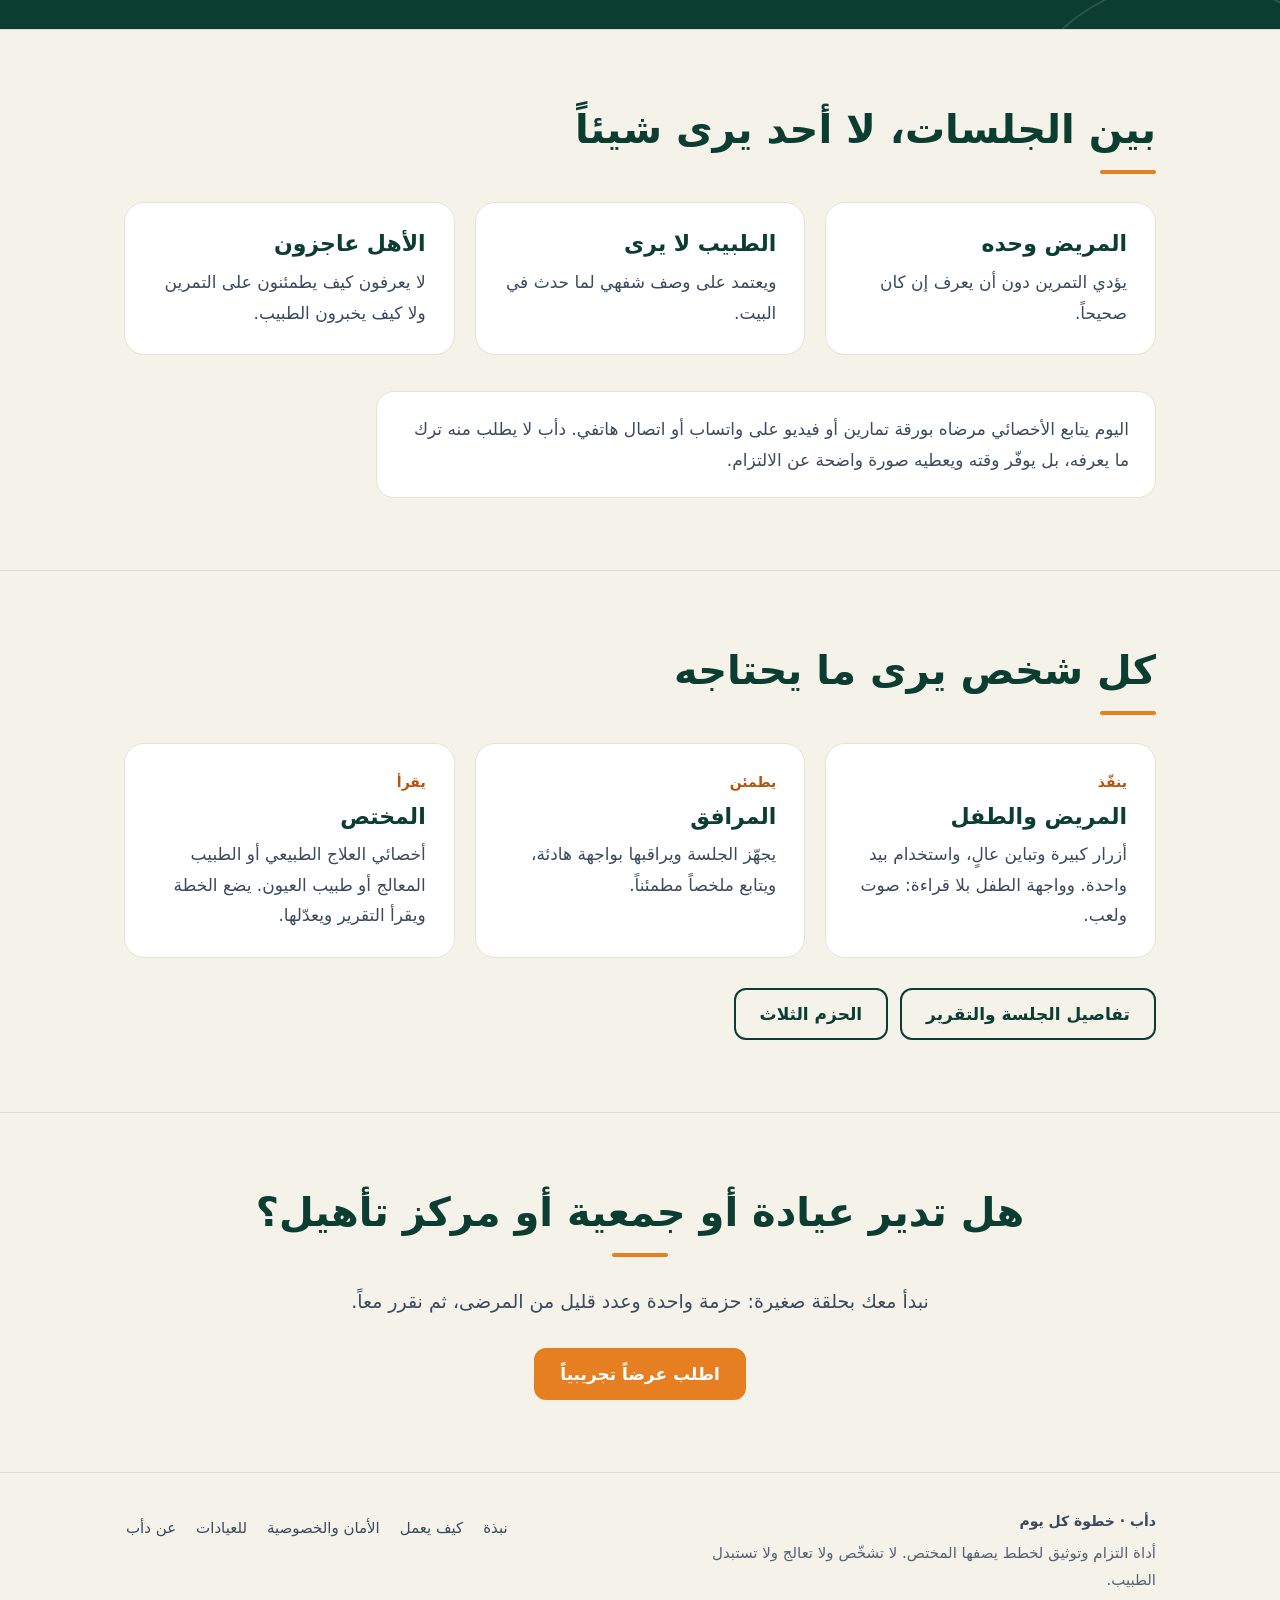
==== commit 9def0819: "Revert experimental 3D session coach. Restore the 2D SVG exercise guide in the instruction pane.  Co" ====
--- a/index.html
+++ b/index.html
@@ -275,8 +275,6 @@
 .pane .pose-canvas{position:absolute;inset:0;width:100%;height:100%;pointer-events:none;object-fit:cover;transform:scaleX(-1);z-index:2}
 .pane video{position:absolute;inset:0;width:100%;height:100%;object-fit:cover;transform:scaleX(-1)}
 .pane svg.rig{width:min(230px,62%);max-height:62%;position:relative;margin-bottom:56px}
-.pane svg.rig.coach-3d-hide{opacity:0;visibility:hidden;position:absolute;inset:0;margin:0;width:100%;height:100%;pointer-events:none}
-.pane canvas.coach3d{position:absolute;inset:0;width:100%;height:100%;z-index:1;touch-action:manipulation;display:block}
 .pane video.eye-guide-vid{position:absolute;inset:0;width:100%;height:100%;object-fit:cover;transform:none;z-index:1;margin:0;background:#0B4A42}
 .sess.eye-guide .pane:first-child svg.rig{display:none!important}
 .sess.eye-guide .pane:first-child ol.stp{display:none}
@@ -966,7 +964,7 @@
 <div class="shead"><div><b id="sName"></b> <span class="small" id="sOf"></span></div><div class="cn"><span id="sReps">0</span> من <span id="sT">10</span></div></div>
 <div class="prog" style="margin-bottom:14px"><i id="sBar"></i></div>
 <div class="sess">
-<div class="pane"><span class="lbl">شرح التمرين</span><canvas id="coach3d" class="coach3d" hidden aria-hidden="true"></canvas><svg id="rig1" class="rig" viewBox="0 0 100 120" aria-hidden="true"></svg><video id="eyeGuideVid" class="eye-guide-vid" playsinline loop muted controls hidden aria-label="شرح تمرين العين"></video><ol class="stp" id="sSteps"></ol></div>
+<div class="pane"><span class="lbl">شرح التمرين</span><svg id="rig1" class="rig" viewBox="0 0 100 120" aria-hidden="true"></svg><video id="eyeGuideVid" class="eye-guide-vid" playsinline loop muted controls hidden aria-label="شرح تمرين العين"></video><ol class="stp" id="sSteps"></ol></div>
 <div class="pane"><span class="lbl">كاميرتك: <span id="camNote"></span></span><video id="cam" autoplay playsinline muted style="display:none"></video><canvas id="camPose" class="pose-canvas" hidden aria-hidden="true"></canvas><svg id="rig2" class="rig" viewBox="0 0 100 120" aria-hidden="true"></svg><div class="eyeal" id="eyeAl" role="alert" hidden></div><div class="eyechk" id="eyeChk" hidden><span data-k="gl">النظارة</span><span data-k="pt">اللصقة على العين السليمة</span><span data-k="mv">متابعة الدائرة</span></div><div class="meter"><i id="meter"></i></div></div>
 </div>
 <p class="pst" id="safeBan" hidden role="status" style="margin:12px 0">تنبيه للمرافق: تحقّق من الطفل — غاب عن الكاميرا أو توقّف.</p>
@@ -1651,8 +1649,7 @@
  var tl=Lq('trl').children,i,pt,cur=best>=0?en[best]:null;
  for(i=0;i<tl.length;i++){pt=best>=0&&bl>12?H[H.length-2-i]:null;
   if(pt&&Math.hypot(pt[best][0]-cur[0],pt[best][1]-cur[1])>7){tl[i].setAttribute('cx',pt[best][0]);tl[i].setAttribute('cy',pt[best][1]);tl[i].setAttribute('opacity',(.95-i*.14).toFixed(2));tl[i].style.display=''}
-  else tl[i].style.display='none'}
- if(window.DaabCoach3d&&DaabCoach3d.active)DaabCoach3d.fromPose(p)}
+  else tl[i].style.display='none'}}
 function pose(id,t,amp){var T=3,ph=(t%T)/T,s=Math.min(1,(1-Math.cos(ph*2*Math.PI))/2*amp),q=1-s,p={a:0,b:0,ea:0,eb:0,l:0,m:0,k:0,k2:0,dy:0,sp:18},u,v,w,l,k,h;
  switch(id){
  case'e1':p.a=s*165;break;
@@ -1699,8 +1696,6 @@
  if(m!==rigMode||eye){rigMode=m;['rig1','rig2'].forEach(function(i){var e=$(i);e._c=null;e._H=null;e._t=0});
   if(eye){var r1=$('rig1');r1.innerHTML='';r1.hidden=true;r1._e=null;mkEye($('rig2'),false)}else{rig1=mk($('rig1'));rig2=mk($('rig2'))}}
  var gv=$('eyeGuideVid'),showVid=eye;
- var c3=$('coach3d'),r1=$('rig1');
- if(c3){if(eye){c3.hidden=true;r1.classList.remove('coach-3d-hide');if(window.DaabCoach3d)DaabCoach3d.show(false)}else{c3.hidden=false;r1.classList.remove('hidden');r1.classList.add('coach-3d-hide');if(window.DaabCoach3d){if(!c3._ok){DaabCoach3d.init(c3).then(function(ok){c3._ok=ok;if(ok)DaabCoach3d.show(true)})}else DaabCoach3d.show(true)}}}
  if(gv){if(showVid){$('rig1').hidden=true;gv.hidden=false;var ek=eyeGuideKey(),es=eyeGuideSrc();if(gv.getAttribute('data-src')!==ek){gv.setAttribute('data-src',ek);gv.src=es}try{gv.load();var gp=gv.play();if(gp&&gp.catch)gp.catch(function(){})}catch(e){}}else{gv.hidden=true;try{gv.pause()}catch(e2){}$('rig1').hidden=false}}
  if(eye){eyeC=-1;eyeSc='ok';eyeBad=false;eyeAn='ok';eyeAt=0;chips();$('camNote').textContent='محاكاة تجريبية للصقة والنظارة'}}
 function eyeXY(t,mode){if(mode==='h')return{tx:50+40*Math.sin(t*0.85),ty:58};if(mode==='v')return{tx:50,ty:58+32*Math.sin(t*0.85)};if(mode==='patch'||mode==='fix')return{tx:50+10*Math.sin(t*1.2),ty:58+6*Math.cos(t*1.1)};var dir=Math.floor(t/8)%2?-1:1,ang=-Math.PI/2+dir*2*Math.PI*((t%8)/8);return{tx:50+42*Math.cos(ang),ty:58+42*Math.sin(ang)}}
@@ -2031,7 +2026,6 @@
 if(document.readyState==='loading')document.addEventListener('DOMContentLoaded',soon);else soon();
 })();
 </script>
-<script src="daab-coach3d.js?v=1"></script>
 <script src="daab-pose.js?v=8"></script>
 </body>
 </html>
